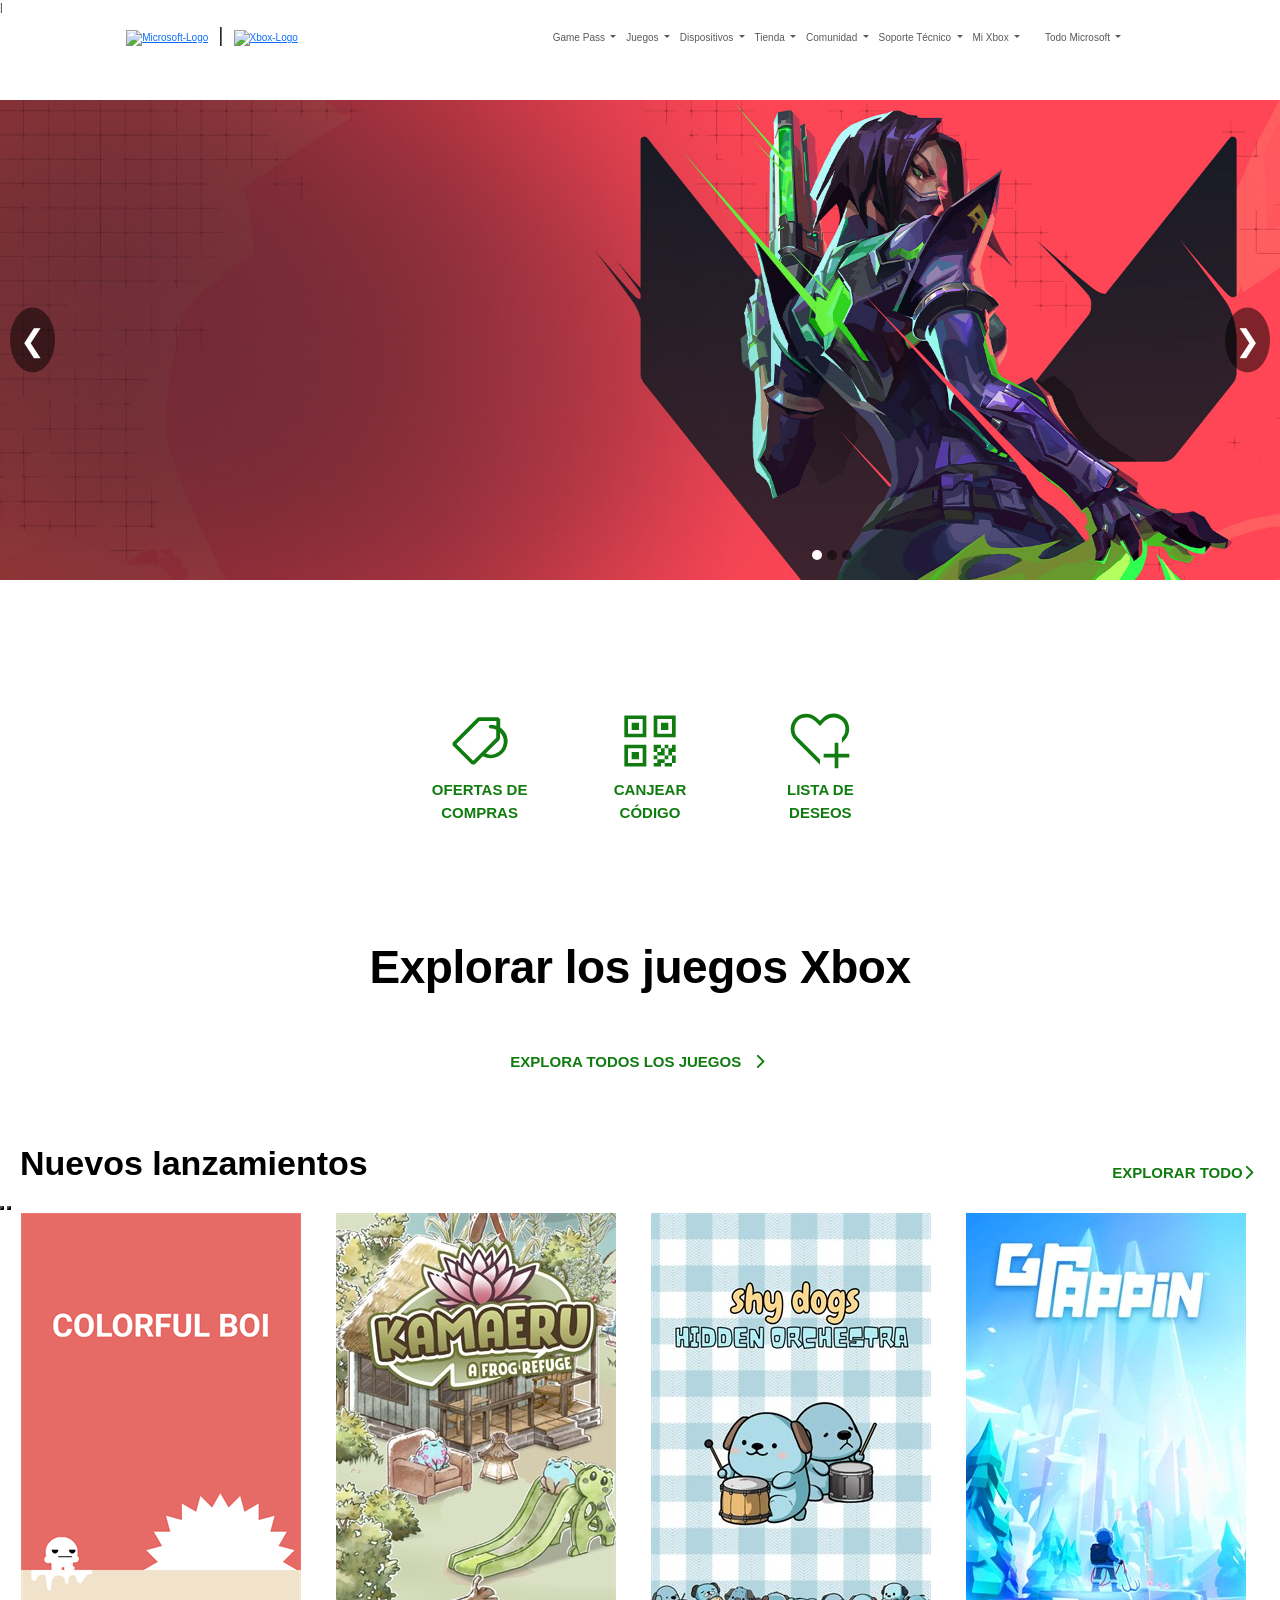
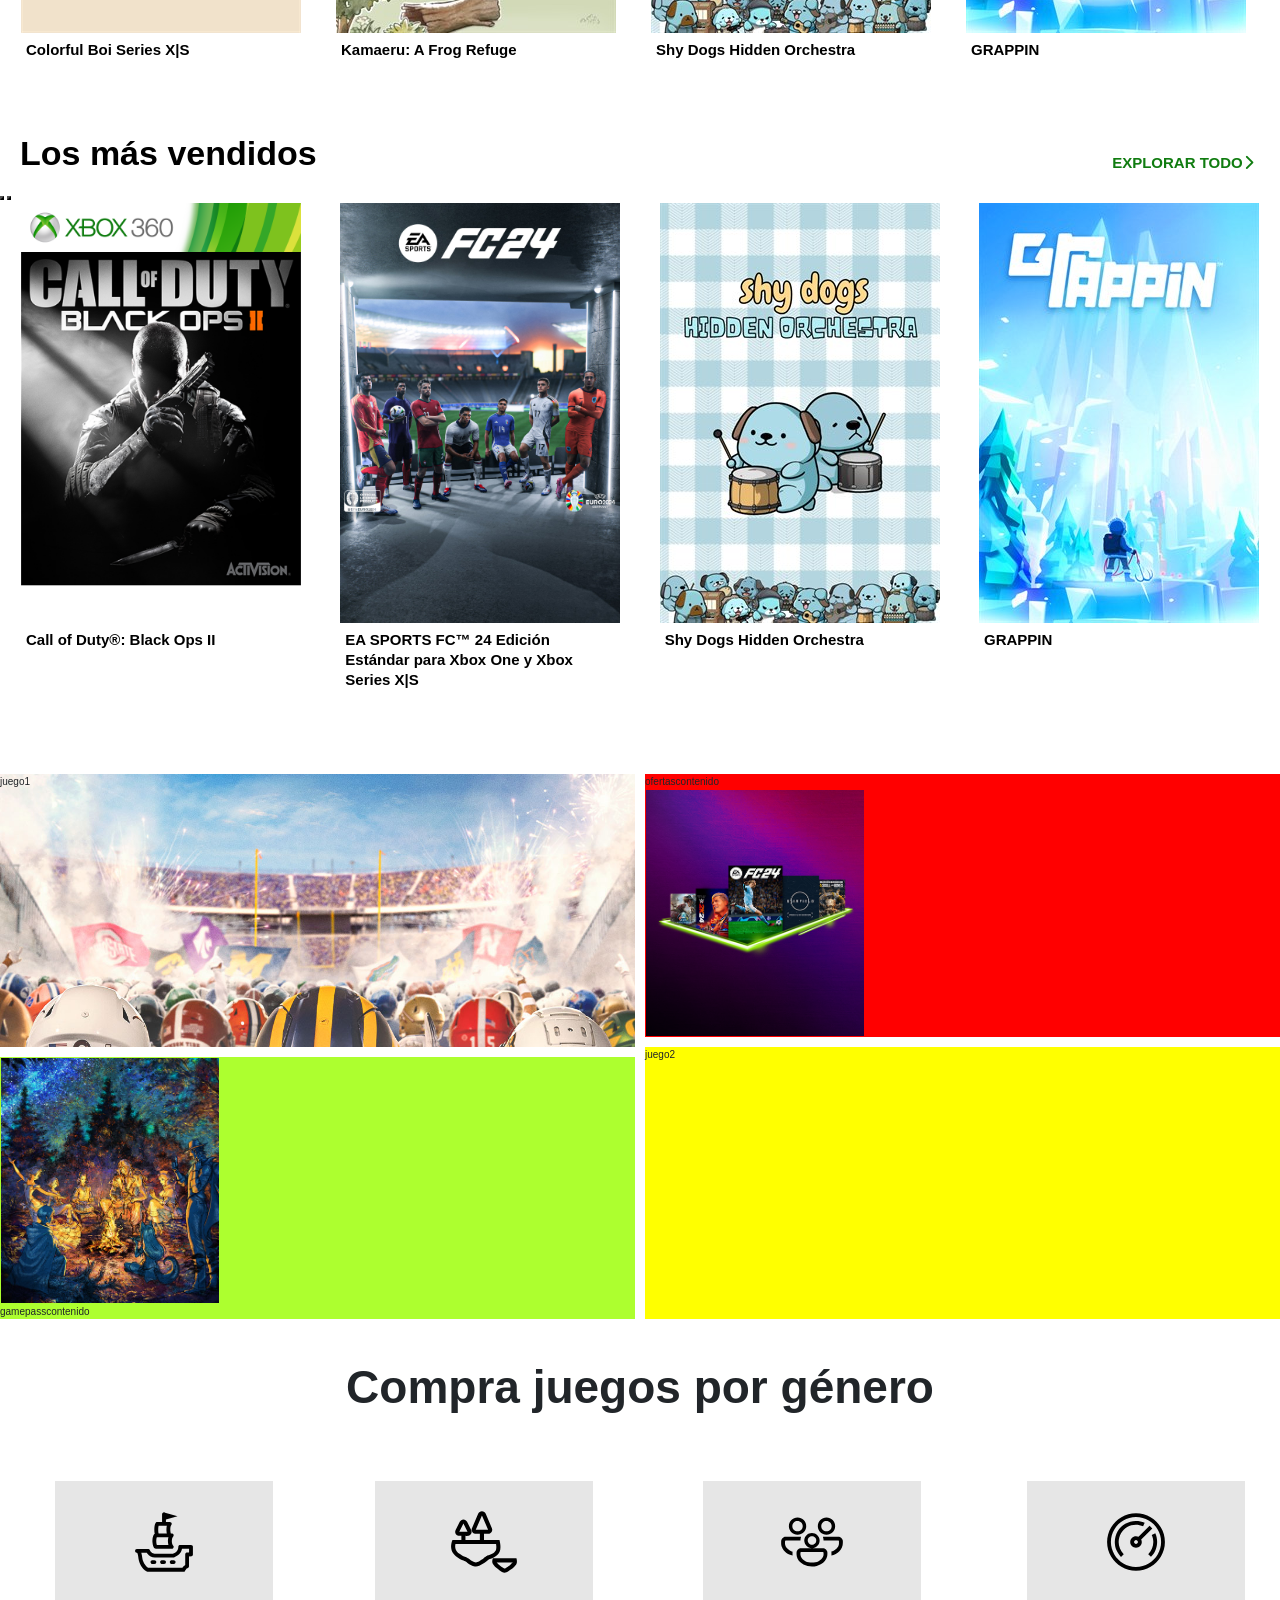
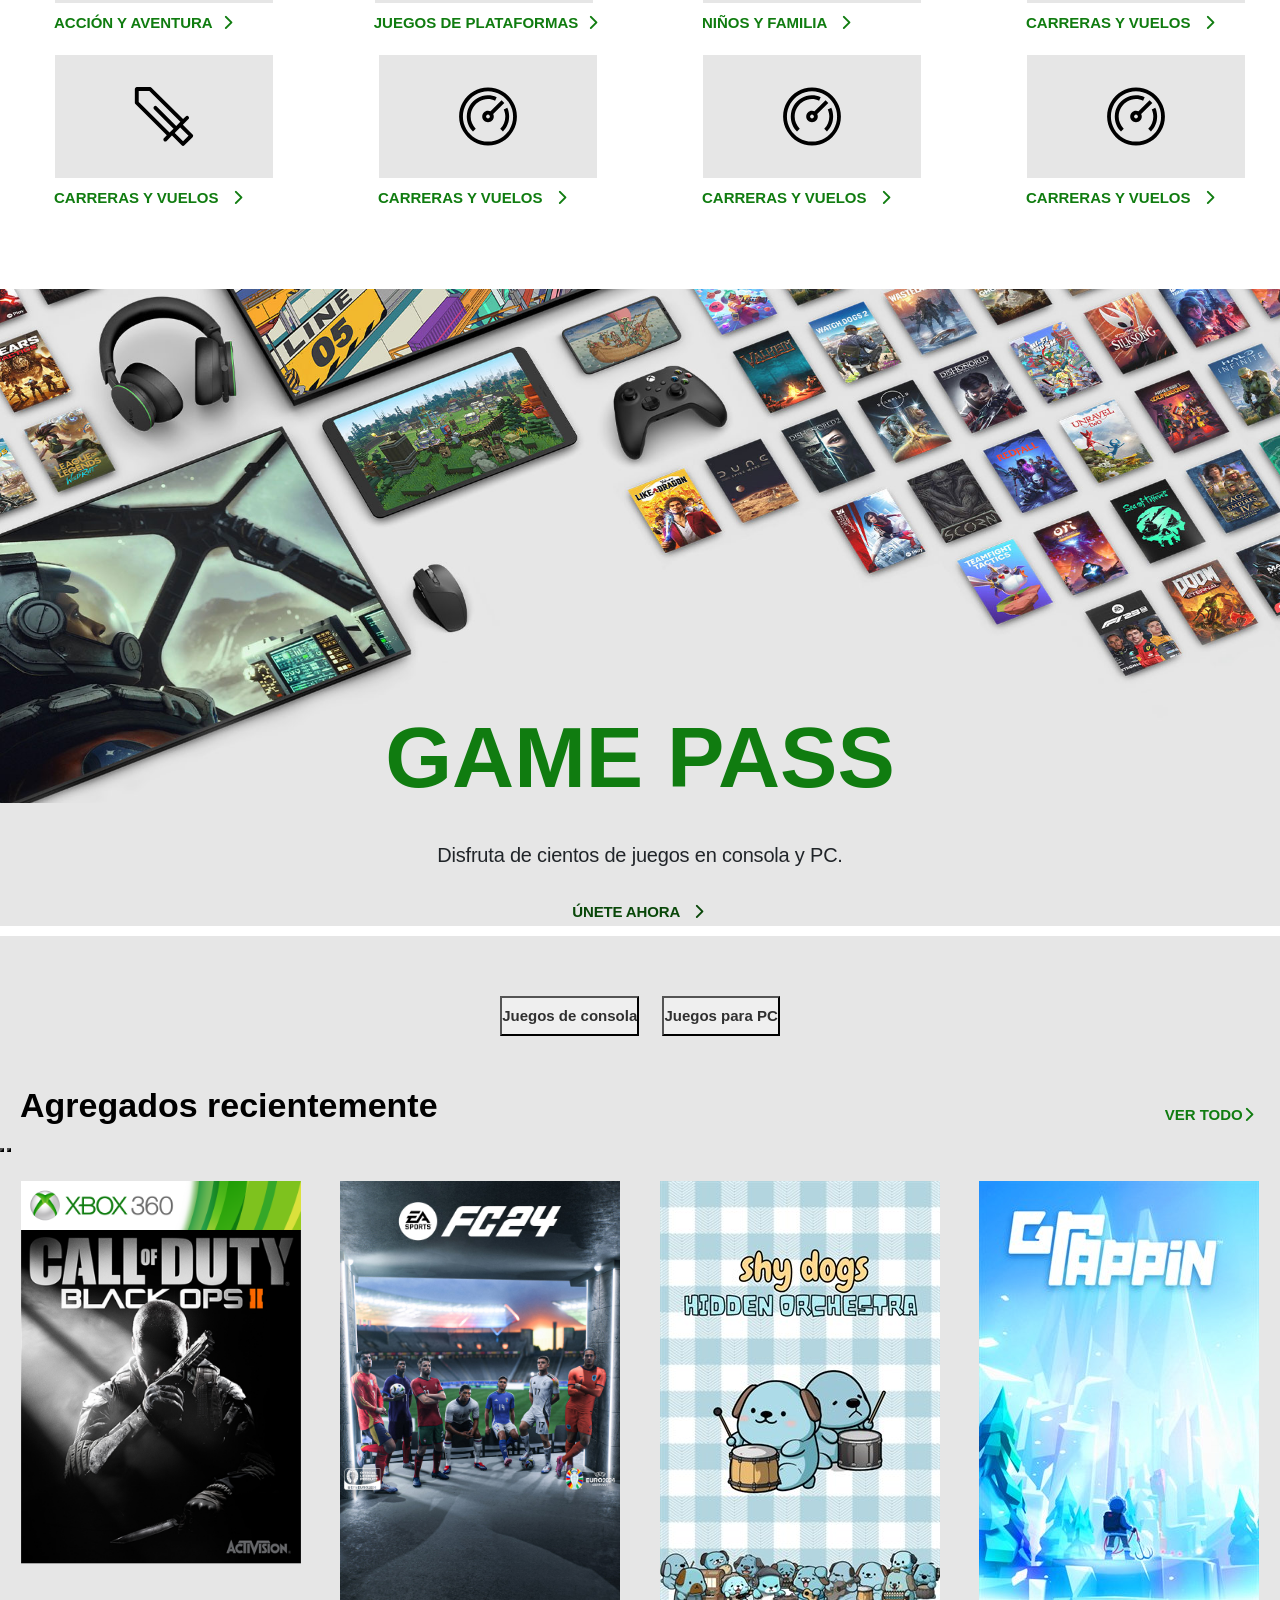
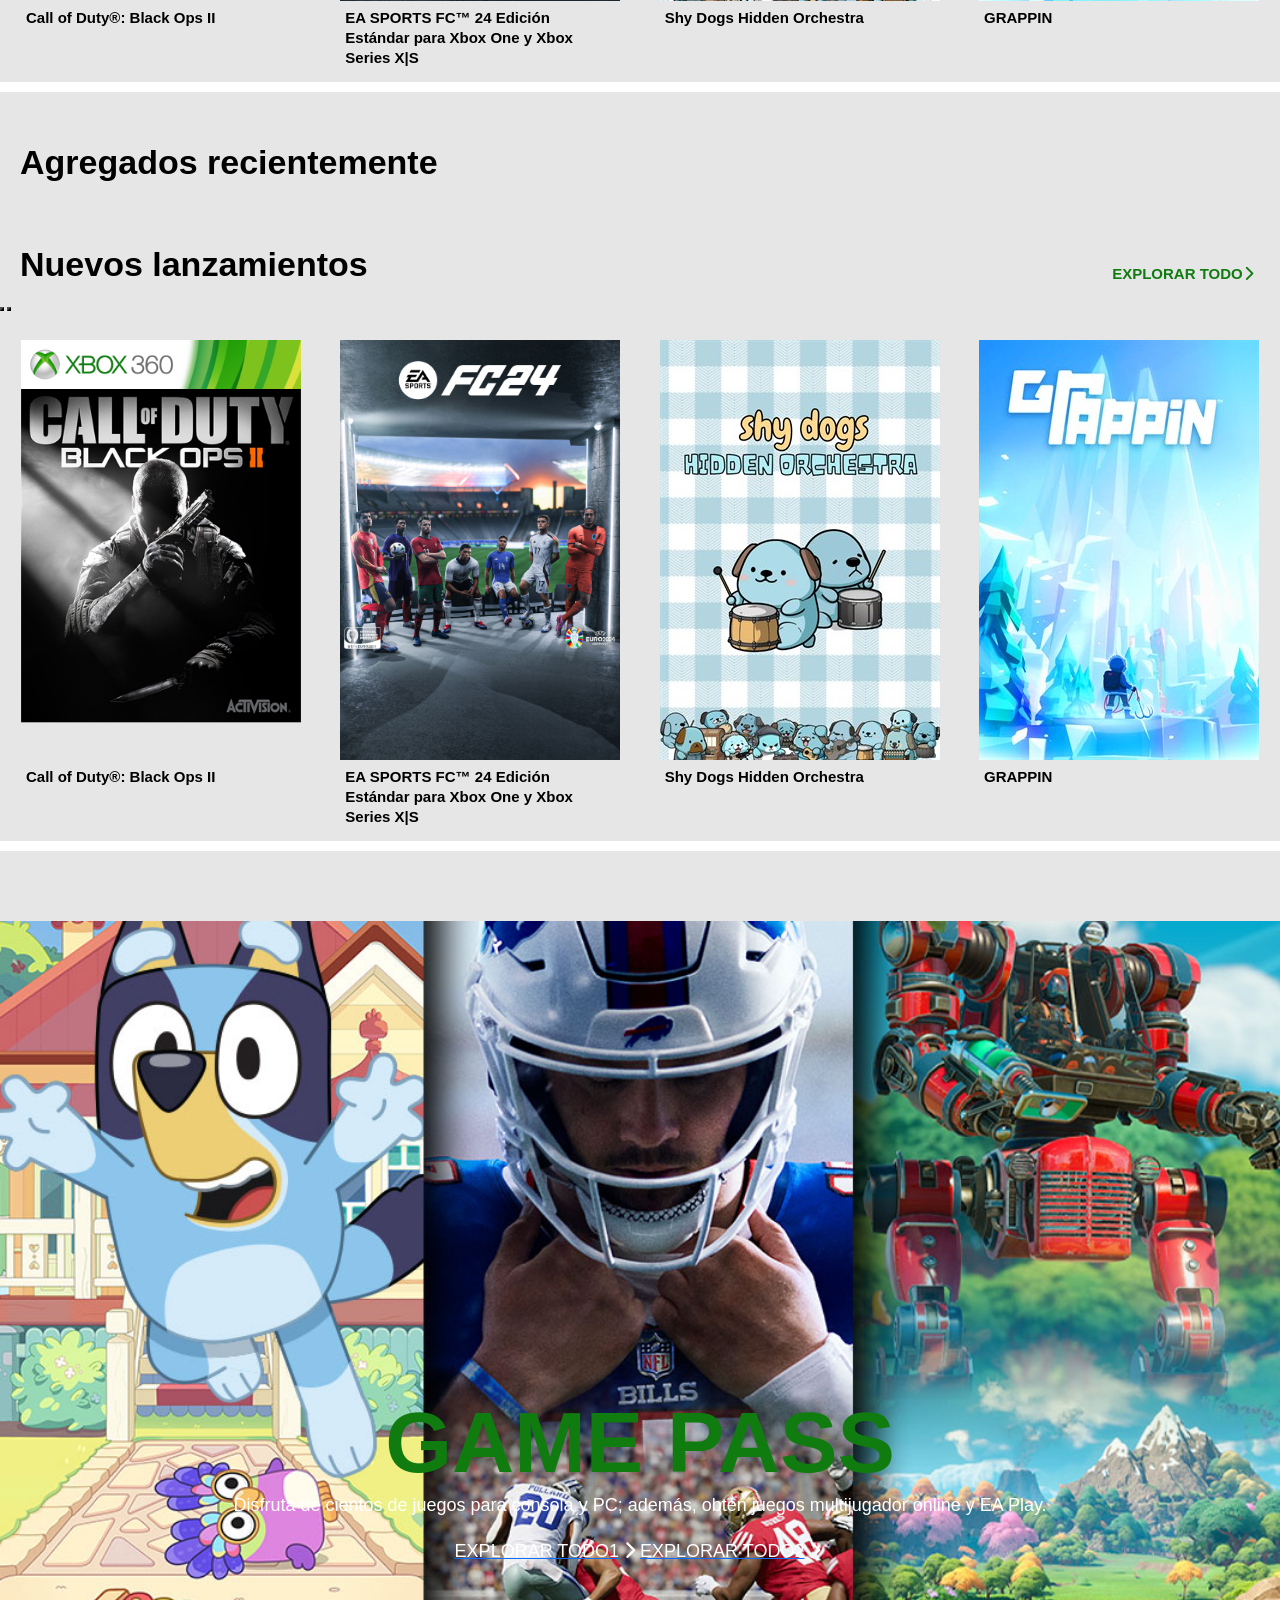
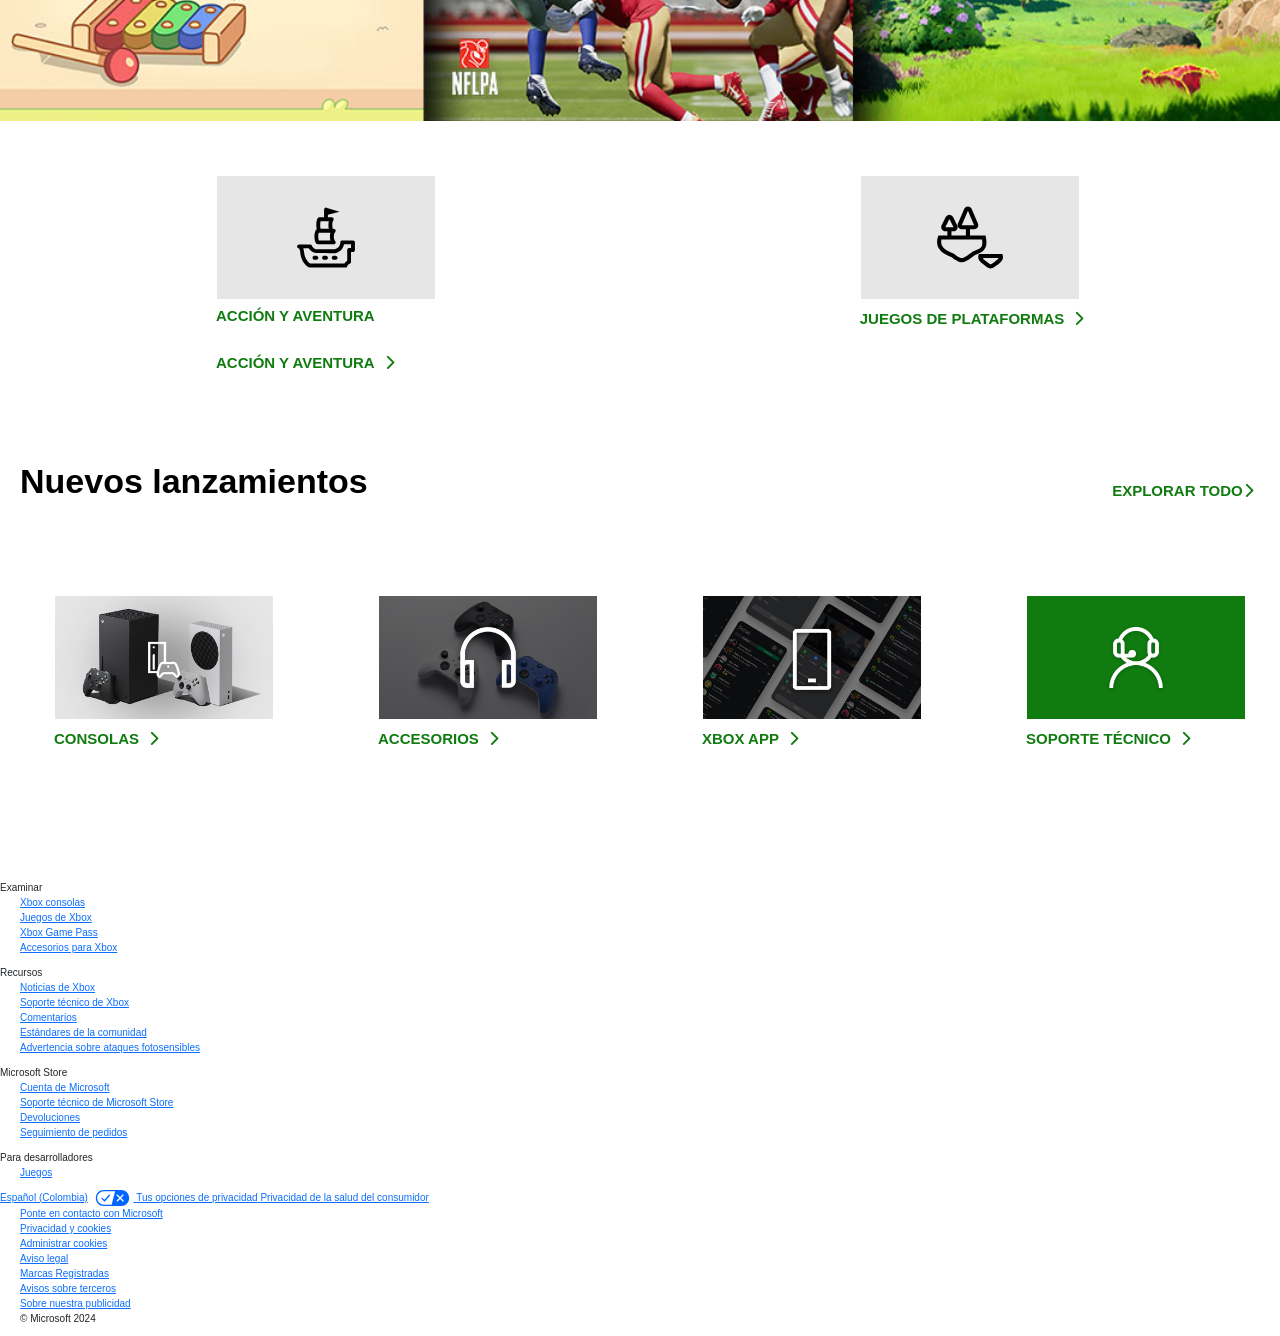
==== index.html @ f7ef9a06 "new task" ====
<!DOCTYPE html>
<html lang="en">

<head>
    <meta charset="UTF-8">
    <meta name="viewport" content="width=device-width, initial-scale=1.0">
    <title>Juegos Xbox.com</title>
    <link rel="stylesheet" href="style.css">
    <link href="https://db.onlinewebfonts.com/c/ba047a29b78bffd9a985b2e86b289fe8?family=MWF+MDL2+Assets"
        rel="stylesheet">
    <link rel="stylesheet" href="https://cdnjs.cloudflare.com/ajax/libs/font-awesome/6.5.2/css/all.min.css"
        integrity="sha512-SnH5WK+bZxgPHs44uWIX+LLJAJ9/2PkPKZ5QiAj6Ta86w+fsb2TkcmfRyVX3pBnMFcV7oQPJkl9QevSCWr3W6A=="
        crossorigin="anonymous" referrerpolicy="no-referrer" />

    <link href="https://cdn.jsdelivr.net/npm/bootstrap@5.3.3/dist/css/bootstrap.min.css" rel="stylesheet"
        integrity="sha384-QWTKZyjpPEjISv5WaRU9OFeRpok6YctnYmDr5pNlyT2bRjXh0JMhjY6hW+ALEwIH" crossorigin="anonymous">
    <script src="https://cdn.jsdelivr.net/npm/bootstrap@5.3.3/dist/js/bootstrap.bundle.min.js"
        integrity="sha384-YvpcrYf0tY3lHB60NNkmXc5s9fDVZLESaAA55NDzOxhy9GkcIdslK1eN7N6jIeHz"
        crossorigin="anonymous"></script>


</head>

<body>
    |<header class="p-2">
        <div class="d-flex align-items-center">
            <a href="https://www.microsoft.com/es-co/">
                <img class="img_logo"   
                    src="https://img-prod-cms-rt-microsoft-com.akamaized.net/cms/api/am/imageFileData/RE1Mu3b?ver=5c31"
                    alt="Microsoft-Logo" />
            </a>
            <div class="ms-3 me-3">
                <h2>|</h2>
            </div>
            <a href="https://www.xbox.com/es-CO/?xr=mebarnav">
                <img class="img_logo"
                    src="https://img-prod-cms-rt-microsoft-com.akamaized.net/cms/api/am/imageFileData/RW4ESm?ver=c63e"
                    alt="Xbox-Logo" />
            </a>
        </div>
        <nav class="navbar navbar-expand-lg bg-ligth">
            <div class="container-fluid">
                <button class="navbar-toggler" type="button" data-bs-toggle="collapse" data-bs-target="#navbarScroll"
                    aria-controls="navbarScroll" aria-expanded="false" aria-label="Toggle navigation">
                    <span class="navbar-toggler-icon"></span>
                </button>
                <div class="collapse navbar-collapse" id="navbarScroll">
                    <ul class="navbar-nav me-auto my-2 my-lg-0 navbar-nav-scroll" style="--bs-scroll-height: 100px">
                        <!-- Primer item del menú desplegable -->
                        <li class="nav-item dropdown">
                            <a class="nav-link dropdown-toggle" href="#" role="button" data-bs-toggle="dropdown"
                                aria-expanded="false"> Game Pass </a>
                            <!-- Menú de opciones game pass -->
                            <ul class="dropdown-menu">
                                <li><a class="dropdown-item" href="#">Únete a Game Pass</a></li>
                                <li><a class="dropdown-item" href="#">Explorar juegos</a></li>
                                <li><a class="dropdown-item" href="#">Game Pass Ultimate</a></li>
                                <li><a class="dropdown-item" href="#">PC Game Pass</a></li>
                                <li><a class="dropdown-item" href="#">Game Pass Core</a></li>
                                <li><a class="dropdown-item" href="#">Ofertas con Game Pass</a></li>
                            </ul>
                        </li>
                        <!-- Segundo item del menú desplegable -->
                        <li class="nav-item dropdown">
                            <a class="nav-link dropdown-toggle" href="#" role="button" data-bs-toggle="dropdown"
                                aria-expanded="false"> Juegos </a>
                            <!-- Menú de opciones juegos -->
                            <ul class="dropdown-menu">
                                <li><a class="dropdown-item" href="#">Página principal</a></li>
                                <li><a class="dropdown-item" href="#">Explorar todos los juegos para consola</a></li>
                                <li><a class="dropdown-item" href="#">Explorar todos los juegos de PC</a></li>
                                <li><a class="dropdown-item" href="#">Juegos gratuitos</a></li>
                                <li><a class="dropdown-item" href="#">Juegos optimizados</a></li>
                                <li><a class="dropdown-item" href="#">Juegos con compatibilidad con versiones
                                        anteriores</a></li>
                                <li><a class="dropdown-item" href="#">Ofertas y Especiales</a></li>
                                <li><a class="dropdown-item" href="#">Canjear código</a></li>
                            </ul>
                        </li>
                        <!-- Tercer item del menú desplegable -->
                        <li class="nav-item dropdown">
                            <a class="nav-link dropdown-toggle" href="#" role="button" data-bs-toggle="dropdown"
                                aria-expanded="false"> Dispositivos </a>
                            <!-- Menú de opciones Dispositivos -->
                            <ul class="dropdown-menu">
                                <li><a class="dropdown-item" href="#">Consolas</a></li>
                                <li><a class="dropdown-item" href="#">Accesorios</a></li>
                            </ul>
                        </li>
                        <!-- Cuarto item del menú desplegable -->
                        <li class="nav-item dropdown">
                            <a class="nav-link dropdown-toggle" href="#" role="button" data-bs-toggle="dropdown"
                                aria-expanded="false"> Tienda </a>
                            <!-- Menú de opciones Tienda -->
                            <ul class="dropdown-menu">
                                <li><a class="dropdown-item" href="#">Consolas</a></li>
                                <li><a class="dropdown-item" href="#">Accesorios</a></li>
                            </ul>
                        </li>
                        <!-- Quinto item del menú desplegable -->
                        <li class="nav-item dropdown">
                            <a class="nav-link dropdown-toggle" href="#" role="button" data-bs-toggle="dropdown"
                                aria-expanded="false"> Comunidad </a>
                            <!-- Menú de opciones Comunidad -->
                            <ul class="dropdown-menu">
                                <li><a class="dropdown-item" href="#">Comunidad</a></li>
                                <li><a class="dropdown-item" href="#">Para todas las edad</a></li>
                                <li><a class="dropdown-item" href="#">Apps y entretenimiento</a></li>
                            </ul>
                        </li>
                        <!-- Sexto item del menú desplegable -->
                        <li class="nav-item dropdown">
                            <a class="nav-link dropdown-toggle" href="#" role="button" data-bs-toggle="dropdown"
                                aria-expanded="false"> Soporte Técnico </a>
                            <!-- Menú de opciones Soporte técnico -->
                            <ul class="dropdown-menu">
                                <li><a class="dropdown-item" href="#">Inicio soporte técnico</a></li>
                                <li><a class="dropdown-item" href="#">Estado Xbox</a></li>
                                <li><a class="dropdown-item" href="#">Temas de ayuda</a></li>
                                <li><a class="dropdown-item" href="#">Juegos accesibles</a></li>
                                <li><a class="dropdown-item" href="#">Actualizaciones de sistema Xbox</a></li>
                            </ul>
                        </li>
                        <!-- Septimo item del menú desplegable -->
                        <li class="nav-item dropdown">
                            <a class="nav-link dropdown-toggle" href="#" role="button" data-bs-toggle="dropdown"
                                aria-expanded="false"> Mi Xbox </a>
                            <!-- Menú de opciones Mi Xbox -->
                            <ul class="dropdown-menu">
                                <li><a class="dropdown-item" href="#">Inicio</a></li>
                                <li><a class="dropdown-item" href="#">Perfil</a></li>
                                <li><a class="dropdown-item" href="#">Lista de deseos</a></li>
                            </ul>
                        </li>
                    </ul>
                </div>
            </div>
            <!-- Todo Xbox -->
            <div class="container-fluid d-flex">
                <button class="navbar-toggler" type="button" data-bs-toggle="collapse" data-bs-target="#navbarScroll"
                    aria-controls="navbarScroll" aria-expanded="false" aria-label="Toggle navigation">
                    <span class="navbar-toggler-icon"></span>
                </button>
                <div class="collapse navbar-collapse" id="navbarScroll">
                    <ul class="navbar-nav me-auto my-2 my-lg-0 navbar-nav-scroll" style="--bs-scroll-height: 100px">
                        <li class="nav-item dropdown">
                            <a class="nav-link dropdown-toggle" href="#" role="button" data-bs-toggle="dropdown"
                                aria-expanded="false"> Todo Microsoft </a>
                            <ul class="dropdown-menu">
                                <li><a class="dropdown-item" href="#">Software</a></li>
                                <li><a class="dropdown-item" href="#">Hardware</a></li>
                                <li>
                                    <hr class="dropdown-divider" />
                                </li>
                                <li><a class="dropdown-item" href="#">Proximamente...</a></li>
                            </ul>
                        </li>
                    </ul>
                </div>
                <a href="#">
                    <i class="bi bi-search"></i>
                </a>
                <a href="#">
                    <i class="bi bi-cart3"></i>
                </a>
                <div class="containerUserRoundImg">
                    <div class="userRoundImg"></div>
                </div>
            </div>
        </nav>
    </header>

    <!-- header ------------------------------------------------------------------------------------------------>
    <!-- <header>
        <nav class="headernav">
            <div class="headerdiv1">
                <div class="headerdiv1_adentro">
                    <div>
                        <img src="./imagenes/hearher/logo1.png" alt="logo microsoft">
                    </div>
                    <div>
                        <img src="./imagenes/hearher/logo2.png" alt="">
                    </div>
                </div>
                <div>
                    <button>
                        <p>Game Pass<i class="fa-solid fa-chevron-down"></i></p>
                    </button>
                </div>
                <div>
                    <button>
                        <p>Juegos<i class="fa-solid fa-chevron-down"></i></p>
                    </button>
                </div>
                <div>
                    <button>
                        <p>Más <i class="fa-solid fa-chevron-down"></i></p>
                    </button>
                </div>
            </div>
            <div class="headerdiv2">
                <div>
                    <button>
                        <p>Todo Microsoft <i class="fa-solid fa-chevron-down"></i></p>
                    </button>
                </div>
                <div>
                    <button>
                        <p>Buscar <i class="fa-solid fa-magnifying-glass"></i></p>
                    </button>
                </div>
                <p>Carro <i class="fa-solid fa-cart-shopping"></i></p>
                <div>
                    <img src="./imagenes/hearher/logo5.svg" alt="">
                </div>
            </div>
            <nav>

    </header> -->

    <!-- sesion1 ------------------------------------------------------------------------------------------------>
    <section class="carousel-section">
        <div class="carousel">
            <div class="carousel-inner">
                <div class="carousel-item active">
                    <img src="./imagenes/sesion1/imagen1.jpg" alt="Image 1">
                </div>
                <div class="carousel-item">
                    <img src="./imagenes/sesion1/imagen2.jpg" alt="Image 2">
                </div>
                <div class="carousel-item">
                    <img src="./imagenes/sesion1/imagen3.jpg" alt="Image 3">
                </div>
            </div>
            <button class="carousel-control prev" onclick="prevSlide()">&#10094;</button>
            <button class="carousel-control next" onclick="nextSlide()">&#10095;</button>
            <div class="carousel-indicators">
                <span class="indicator active" onclick="goToSlide(0)"></span>
                <span class="indicator" onclick="goToSlide(1)"></span>
                <span class="indicator" onclick="goToSlide(2)"></span>
            </div>
        </div>
    </section>
    
    <!-- <section id="imagendefondo_titulo1">
        <div class="heading1">
            <div>
                <img src="./imagenes/sesion1/imagen 1.jpg" alt="Valrant">
            </div>
            <div>
                <h2>VALORANT</h2>
            </div>
        </div>
    </section> -->
    <!-- sesion2 ------------------------------------------------------------------------------------------------>
    <section id="iconos_sesion2">
        <div class=".expacio_sesion2"></div>
        <div class="iconos">
            <ul class="iconos">
                <li>
                    <a href="#">
                        <img src="./imagenes/sesion2/Icono que representa una etiqueta de compra.svg"
                            alt="Icono que representa una etiqueta de compra">
                        <p>OFERTAS DE <br>COMPRAS</p>
                    </a>
                </li>
                <li>

                    <a href="#">
                        <img src="./imagenes/sesion2/Icono que representa un código QR.svg"
                            alt="Icono que representa un código QR">
                        <p>CANJEAR <br>CÓDIGO</p>
                    </a>
                </li>
                <li>
                    <a href="#">
                        <img src="./imagenes/sesion2/Icono que representa un corazón con un símbolo más.svg"
                            alt="Icono que representa un corazón con un símbolo más">
                        <p class="parafo_navegacion">LISTA DE DESEOS </p>
                    </a>
                </li>
            </ul>
        </div>
    </section>

    <!-- sesion3 ------------------------------------------------------------------------------------------------>
    <section id="titulos_session3">
        <div class="heading-2">
            <div>
                <h2>Explorar los juegos Xbox</h2>
            </div>
            <div>
                <a href="#">
                    <p>EXPLORA TODOS LOS JUEGOS <i class="fa-solid fa-chevron-right lol"></i> </p>
                </a>
            </div>
        </div>
    </section>

    <!-- sesion4 ------------------------------------------------------------------------------------------------>
    <section id="titulos_session4">
        <div class="heading-4">
            <div class="expacio_sesion4">
            </div>
            <div>
                <div>
                    <h3>Nuevos lanzamientos</h3>
                </div>
                <div>
                    <a href="#">
                        <p>EXPLORAR TODO<i class="fa-solid fa-chevron-right lol"></i> </p>
                    </a>
                </div>
            </div>
        </div>
    </section>

    <!-- sesion5 ------------------------------------------------------------------------------------------------>
    <section id="iconos_sesion5">
        <div>
            <button>

            </button>
            <button>

            </button>
            <div class="iconos5">
                <ul class="iconos5">
                    <li>
                        <a href="#">
                            <img src="./imagenes/sesion4/Colorful Boi Series XS boxshot.png"
                                alt="Colorful Boi Series XS boxshot">
                            <h4>Colorful Boi Series X|S</h4>
                        </a>
                    </li>
                    <li>
                        <a href="#">
                            <img src="./imagenes/sesion4/Kamaeru A Frog Refuge boxshot.jfif"
                                alt="Kamaeru A Frog Refuge boxshot">
                            <h4>Kamaeru: A Frog Refuge</h4>
                        </a>
                    </li>
                    <li>
                        <a href="#">
                            <img src="./imagenes/sesion4/Shy Dogs Hidden Orchestra boxshot.jfif"
                                alt="Shy Dogs Hidden Orchestra boxshot">
                            <h4>Shy Dogs Hidden Orchestra</h4>
                        </a>
                    </li>
                    <li>
                        <a href="#">
                            <img src="./imagenes/sesion4/GRAPPIN boxshot.jfif" alt="GRAPPIN boxshot">
                            <h4>GRAPPIN</h4>
                        </a>
                    </li>
                </ul>
            </div>
        </div>
    </section>

    <!-- sesion6 ------------------------------------------------------------------------------------------------>
    <section id="titulos_session6">
        <div class="heading-6">
            <div class="expacio_sesion6">
            </div>
            <div>
                <div>
                    <h3>Los más vendidos</h3>
                </div>
                <div>
                    <a href="#">
                        <p>EXPLORAR TODO<i class="fa-solid fa-chevron-right lol"></i> </p>
                    </a>
                </div>
            </div>
        </div>
    </section>

    <!-- sesion7 ------------------------------------------------------------------------------------------------>
    <section id="iconos_sesion7">
        <div>
            <button>

            </button>
            <button>

            </button>
            <div class="iconos7">
                <ul class="iconos7">
                    <li>
                        <a href="#">
                            <img src="./imagenes/sesion5/Call of Duty Black Ops II boxshot.9f5a56f8-8520-4a1e-aa4e-ab5b607e5fb1"
                                alt="Call of Duty Black Ops II boxshot">
                            <h4>Call of Duty®: Black Ops II</h4>
                        </a>
                    </li>
                    <li>
                        <a href="#">
                            <img src="./imagenes/sesion5/EA SPORTS FC 24 Edición Estándar para Xbox One y Xbox Series XS boxshot.744a2b10-c433-4d14-8e7f-c3cf51ca05cb"
                                alt="EA SPORTS FC 24 Edición Estándar para Xbox One y Xbox Series XS boxshot">
                            <h4>EA SPORTS FC™ 24 Edición <br> Estándar para Xbox One y Xbox <br> Series X|S</h4>
                        </a>
                    </li>
                    <li>
                        <a href="#">
                            <img src="./imagenes/sesion4/Shy Dogs Hidden Orchestra boxshot.jfif"
                                alt="Shy Dogs Hidden Orchestra boxshot">
                            <h4>Shy Dogs Hidden Orchestra</h4>
                        </a>
                    </li>
                    <li>
                        <a href="#">
                            <img src="./imagenes/sesion4/GRAPPIN boxshot.jfif" alt="GRAPPIN boxshot">
                            <h4>GRAPPIN</h4>
                        </a>
                    </li>
                </ul>
            </div>
        </div>
    </section>

    <!-- sesion8 ------------------------------------------------------------------------------------------------>
    <section id="iconos_sesion8">
        <div class="expacio_sesion8"></div>
        <div class="iconos8">


            <div class="juego1">
                juego1
                <!-- <a href="#">
                    <img src="./imagenes/sesion7/Icono que representa un velocímetro.svg"
                        alt="Icono que representa un velocímetro">
                    <p class="parafo_navegacion">CARRERAS Y VUELOS <i class="fa-solid fa-chevron-right lol"></i></p>
                </a> -->
            </div>
            <div class="ofertas">
                <div class="ofertascontenido">
                    ofertascontenido
                </div>
                <div class="ofertasimg">
                    <img src="./imagenes/sesion6/Carátula de juegos que forman parte de Deals Unlocked, que incluye Ark Survival Ascended, WWE 2K24, EA Sports FC24, Starfield y Skull & Bones.png"
                        alt="">
                </div>

                <!-- <a href="#">
                    <img src="./imagenes/sesion7/Icono que representa un velocímetro.svg"
                        alt="Icono que representa un velocímetro">
                    <p class="parafo_navegacion">CARRERAS Y VUELOS <i class="fa-solid fa-chevron-right lol"></i></p>
                </a> -->
            </div>
            <div class="gamepass">
                <div class="gamepassimg">
                    <img src="./imagenes/sesion6/Un dibujo que representa a un grupo de viajeros reunidos alrededor de una fogata en el bosque.jpg"
                        alt="">
                </div>
                <div class="gamepasscontenido">
                    gamepasscontenido
                </div>
                <!-- <a href="#">
                    <img src="./imagenes/sesion7/Icono que representa un velocímetro.svg"
                        alt="Icono que representa un velocímetro">
                    <p class="parafo_navegacion">CARRERAS Y VUELOS <i class="fa-solid fa-chevron-right lol"></i></p>
                </a> -->
            </div>
            <div class="juego2">
                juego2
                <!-- <a href="#">
                    <img src="./imagenes/sesion7/Icono que representa un velocímetro.svg"
                        alt="Icono que representa un velocímetro">
                    <p class="parafo_navegacion">CARRERAS Y VUELOS <i class="fa-solid fa-chevron-right lol"></i></p>
                </a> -->
            </div>
        </div>
    </section>

    <!-- sesion9 ------------------------------------------------------------------------------------------------>
    <section id="titulos_session9">
        <div class="heading-9">
            <div class="expacio_sesion9">
            </div>
            <div>
                <div>
                    <h2>Compra juegos por género</h2>
                </div>
            </div>
        </div>
    </section>

    <!-- sesion10 ------------------------------------------------------------------------------------------------>
    <section id="iconos_sesion10">
        <div class="iconos10">
            <div class="expacio_sesion10">
            </div>
            <ul>
                <li>
                    <a href="#">
                        <img src="./imagenes/sesion7/Icono que representa un barco pirata.svg"
                            alt="Icono que representa un barco pirata">
                        <p>ACCIÓN Y AVENTURA<i class="fa-solid fa-chevron-right lol"></i></p>
                    </a>
                </li>
                <li>

                    <a href="#">
                        <img src="./imagenes/sesion7/Dos árboles en una isla junto a un icono de una isla más pequeña..svg"
                            alt="Dos árboles en una isla junto a un icono de una isla más pequeña">
                        <p>JUEGOS DE PLATAFORMAS<i class="fa-solid fa-chevron-right lol"></i></p>
                    </a>
                </li>
                <li>
                    <a href="#">
                        <img src="./imagenes/sesion7/Icono que representa una familia.svg"
                            alt="Icono que representa una familia">
                        <p class="parafo_navegacion">NIÑOS Y FAMILIA <i class="fa-solid fa-chevron-right lol"></i> </p>
                    </a>
                </li>
                <li>
                    <a href="#">
                        <img src="./imagenes/sesion7/Icono que representa un velocímetro.svg"
                            alt="Icono que representa un velocímetro">
                        <p class="parafo_navegacion">CARRERAS Y VUELOS <i class="fa-solid fa-chevron-right lol"></i></p>
                    </a>
                </li>
                <li>
                    <a href="#">
                        <img src="./imagenes/sesion7/Icono que representa una espada.svg"
                            alt="Icono que representa un velocímetro">
                        <p class="parafo_navegacion">CARRERAS Y VUELOS <i class="fa-solid fa-chevron-right lol"></i></p>
                    </a>
                </li>
                <li>
                    <a href="#">
                        <img src="./imagenes/sesion7/Icono que representa un velocímetro.svg"
                            alt="Icono que representa un velocímetro">
                        <p class="parafo_navegacion">CARRERAS Y VUELOS <i class="fa-solid fa-chevron-right lol"></i></p>
                    </a>
                </li>
                <li>
                    <a href="#">
                        <img src="./imagenes/sesion7/Icono que representa un velocímetro.svg"
                            alt="Icono que representa un velocímetro">
                        <p class="parafo_navegacion">CARRERAS Y VUELOS <i class="fa-solid fa-chevron-right lol"></i></p>
                    </a>
                </li>
                <li>
                    <a href="#">
                        <img src="./imagenes/sesion7/Icono que representa un velocímetro.svg"
                            alt="Icono que representa un velocímetro">
                        <p class="parafo_navegacion">CARRERAS Y VUELOS <i class="fa-solid fa-chevron-right lol"></i></p>
                    </a>
                </li>
            </ul>
        </div>
    </section>

    <!-- sesion11 ------------------------------------------------------------------------------------------------>
    <section id="imagendefondo_titulo">
        <div class="heading10">
            <div>
                <img src="./imagenes/sesion8/PLACEHOLDER.jpg" alt="PLACEHOLDER">
            </div>
            <div>
                <h2>GAME PASS</h2>
            </div>
        </div>
    </section>

    <!-- sesion12 ------------------------------------------------------------------------------------------------>
    <section id="titulos_session12">
        <div class="heading-12">
            <div class="expacio_sesion12"></div>
            <div>
                <p>Disfruta de cientos de juegos en consola y PC.</p>
            </div>
            <div>
                <a href="#">
                    <p>ÚNETE AHORA <i class="fa-solid fa-chevron-right lol"></i> </p>
                </a>
            </div>
        </div>
    </section>

    <!-- sesion13 ------------------------------------------------------------------------------------------------>
    <section id="butones_session13">
        <div class="butones13 ">
            <div class="butones13a_separador">
                <button>Juegos de consola</button>
            </div>
            <div>
                <button>Juegos para PC</button>
            </div>
        </div>
    </section>

    <!-- sesion14 ------------------------------------------------------------------------------------------------>
    <section id="titulos_session14">
        <div class="heading-14">
            <div class="expacio_sesion14">
            </div>
            <div>
                <div>
                    <h3>Agregados recientemente</h3>
                </div>
                <div>
                    <a href="#">
                        <p>VER TODO<i class="fa-solid fa-chevron-right lol"></i> </p>
                    </a>
                </div>
            </div>
        </div>
    </section>

    <!-- sesion15 ------------------------------------------------------------------------------------------------>
    <section id="iconos_sesion15">
        <div>
            <button>

            </button>
            <button>

            </button>
            <div class="iconos15">
                <ul class="iconos15">
                    <li>
                        <a href="#">
                            <img src="./imagenes/sesion5/Call of Duty Black Ops II boxshot.9f5a56f8-8520-4a1e-aa4e-ab5b607e5fb1"
                                alt="Call of Duty Black Ops II boxshot">
                            <h4>Call of Duty®: Black Ops II</h4>
                        </a>
                    </li>
                    <li>
                        <a href="#">
                            <img src="./imagenes/sesion5/EA SPORTS FC 24 Edición Estándar para Xbox One y Xbox Series XS boxshot.744a2b10-c433-4d14-8e7f-c3cf51ca05cb"
                                alt="EA SPORTS FC 24 Edición Estándar para Xbox One y Xbox Series XS boxshot">
                            <h4>EA SPORTS FC™ 24 Edición <br> Estándar para Xbox One y Xbox <br> Series X|S</h4>
                        </a>
                    </li>
                    <li>
                        <a href="#">
                            <img src="./imagenes/sesion4/Shy Dogs Hidden Orchestra boxshot.jfif"
                                alt="Shy Dogs Hidden Orchestra boxshot">
                            <h4>Shy Dogs Hidden Orchestra</h4>
                        </a>
                    </li>
                    <li>
                        <a href="#">
                            <img src="./imagenes/sesion4/GRAPPIN boxshot.jfif" alt="GRAPPIN boxshot">
                            <h4>GRAPPIN</h4>
                        </a>
                    </li>
                </ul>
            </div>
        </div>
    </section>

    <!-- sesion16 ------------------------------------------------------------------------------------------------>
    <section id="titulos_session16">
        <div class="heading-16">
            <div class="expacio_sesion16">
            </div>
            <div>
                <div>
                    <h3>Agregados recientemente</h3>
                </div>
            </div>
        </div>
    </section>

    <!-- sesion17 ------------------------------------------------------------------------------------------------>
    <section id="titulos_session17">
        <div class="heading-17">
            <div class="expacio_sesion17">
            </div>
            <div>
                <div>
                    <h3>Nuevos lanzamientos</h3>
                </div>
                <div>
                    <a href="#">
                        <p>EXPLORAR TODO<i class="fa-solid fa-chevron-right lol"></i> </p>
                    </a>
                </div>
            </div>
        </div>
    </section>

    <!-- sesion18 ------------------------------------------------------------------------------------------------>
    <section id="iconos_sesion18">
        <div>
            <button>

            </button>
            <button>

            </button>
            <div class="iconos18">
                <ul class="iconos18">
                    <li>
                        <a href="#">
                            <img src="./imagenes/sesion5/Call of Duty Black Ops II boxshot.9f5a56f8-8520-4a1e-aa4e-ab5b607e5fb1"
                                alt="Call of Duty Black Ops II boxshot">
                            <h4>Call of Duty®: Black Ops II</h4>
                        </a>
                    </li>
                    <li>
                        <a href="#">
                            <img src="./imagenes/sesion5/EA SPORTS FC 24 Edición Estándar para Xbox One y Xbox Series XS boxshot.744a2b10-c433-4d14-8e7f-c3cf51ca05cb"
                                alt="EA SPORTS FC 24 Edición Estándar para Xbox One y Xbox Series XS boxshot">
                            <h4>EA SPORTS FC™ 24 Edición <br> Estándar para Xbox One y Xbox <br> Series X|S</h4>
                        </a>
                    </li>
                    <li>
                        <a href="#">
                            <img src="./imagenes/sesion4/Shy Dogs Hidden Orchestra boxshot.jfif"
                                alt="Shy Dogs Hidden Orchestra boxshot">
                            <h4>Shy Dogs Hidden Orchestra</h4>
                        </a>
                    </li>
                    <li>
                        <a href="#">
                            <img src="./imagenes/sesion4/GRAPPIN boxshot.jfif" alt="GRAPPIN boxshot">
                            <h4>GRAPPIN</h4>
                        </a>
                    </li>
                </ul>
            </div>
        </div>
    </section>

    <!-- sesion19 ------------------------------------------------------------------------------------------------>
    <section id="imagendefondo_titulo19">
        <div class="heading19">
            <div>
                <img src="./imagenes/rara/04b7f9a2-b6c7-478a-b9f3-c560e75ec566.jpg" alt="PLACEHOLDER">
            </div>
            <div>
                <h2>GAME PASS</h2>
            </div>
            <div>
                <p>Disfruta de cientos de juegos para consola y PC; además, obtén juegos multijugador online y EA Play.
                </p>
            </div>
            <div class="centrar19">
                <div class="margin-left">
                    <a href="#">
                        <p>EXPLORAR TODO1<i class="fa-solid fa-chevron-right lol"></i> </p>
                    </a>
                </div>
                <div>
                    <a href="#">
                        <p>EXPLORAR TODO2<i class="fa-solid fa-chevron-right lol"></i> </p>
                    </a>
                </div>
            </div>
        </div>
    </section>

    <!-- sesion20 ------------------------------------------------------------------------------------------------>
    <section id="iconos_sesion20">
        <div class="iconos20">
            <div class="expacio_sesion20">
            </div>
            <ul>
                <li>
                    <a href="#">
                        <img src="./imagenes/sesion7/Icono que representa un barco pirata.svg"
                            alt="Icono que representa un barco pirata">
                        <p>ACCIÓN Y AVENTURA</i></p>
                        <p>ACCIÓN Y AVENTURA<i class="fa-solid fa-chevron-right lol"></i></p>
                    </a>
                </li>
                <li>

                    <a href="#">
                        <img src="./imagenes/sesion7/Dos árboles en una isla junto a un icono de una isla más pequeña..svg"
                            alt="Dos árboles en una isla junto a un icono de una isla más pequeña">
                        <p>JUEGOS DE PLATAFORMAS<i class="fa-solid fa-chevron-right lol"></i></p>
                    </a>
                </li>
            </ul>
        </div>
    </section>

    <!-- sesion21 ----------------------------------------------------------------------------------------------->
    <section id="titulos_session21">
        <div class="heading-21">
            <div class="expacio_sesion21">
            </div>
            <div>
                <div>
                    <h3>Nuevos lanzamientos</h3>
                </div>
                <div>
                    <a href="#">
                        <p>EXPLORAR TODO<i class="fa-solid fa-chevron-right lol"></i> </p>
                    </a>
                </div>
            </div>
        </div>
    </section>

    <!-- sesion22 ----------------------------------------------------------------------------------------------->
    <section id="iconos_sesion22">
        <div class="iconos22">
            <div class="expacio_sesion22">
            </div>
            <ul>
                <li>
                    <a href="#">
                        <img src="./imagenes/sesion13/Icono de Series X mostrado sobre unas Xbox Series X y Xbox Series S blancas y negras con controles a juego.jpg"
                            alt="Icono que representa un barco pirata">
                        <p>CONSOLAS<i class="fa-solid fa-chevron-right lol"></i></p>
                    </a>
                </li>
                <li>

                    <a href="#">
                        <img src="./imagenes/sesion13/Accesorios, controles Xbox blancos, negros y azules.jpg"
                            alt="Dos árboles en una isla junto a un icono de una isla más pequeña">
                        <p>ACCESORIOS<i class="fa-solid fa-chevron-right lol"></i></p>
                    </a>
                </li>
                <li>
                    <a href="#">
                        <img src="./imagenes/sesion13/Icono de teléfono que se muestra sobre un mosaico de aplicaciones.jpg"
                            alt="Icono que representa una familia">
                        <p class="parafo_navegacion">XBOX APP<i class="fa-solid fa-chevron-right lol"></i> </p>
                    </a>
                </li>
                <li>
                    <a href="#">
                        <img src="./imagenes/sesion13/Icono de soporte sobre un fondo verde de Xbox.jpg"
                            alt="Icono que representa un velocímetro">
                        <p class="parafo_navegacion">SOPORTE TÉCNICO<i class="fa-solid fa-chevron-right lol"></i></p>
                    </a>
                </li>
            </ul>
        </div>
    </section>

    <!-- foother ----------------------------------------------------------------------------------------------->
    <footer>

        <head>
            <meta charset="UTF-8">
            <meta name="viewport" content="width=device-width, initial-scale=1.0">
            <title>Document</title>
            <link rel="stylesheet" href="style.css">
            <link href="https://db.onlinewebfonts.com/c/ba047a29b78bffd9a985b2e86b289fe8?family=MWF+MDL2+Assets"
                rel="stylesheet">
            <link rel="stylesheet" href="https://cdnjs.cloudflare.com/ajax/libs/font-awesome/6.5.2/css/all.min.css"
                integrity="sha512-SnH5WK+bZxgPHs44uWIX+LLJAJ9/2PkPKZ5QiAj6Ta86w+fsb2TkcmfRyVX3pBnMFcV7oQPJkl9QevSCWr3W6A=="
                crossorigin="anonymous" referrerpolicy="no-referrer" />




            <link rel="alternate" href="https://www.xbox.com/pt-BR/games" hreflang="pt-BR">
            <link rel="alternate" href="https://www.xbox.com/es-MX/games" hreflang="es-MX">
            <link rel="alternate" href="https://www.xbox.com/es-ES/games" hreflang="es-ES">
            <link rel="alternate" href="https://www.xbox.com/es-CO/games" hreflang="es-CO">
            <link rel="alternate" href="https://www.xbox.com/es-CL/games" hreflang="es-CL">
            <link rel="alternate" href="https://www.xbox.com/es-AR/games" hreflang="es-AR">
            <link rel="alternate" href="https://www.xbox.com/fr-CA/games" hreflang="fr-CA">
            <link rel="alternate" href="https://www.xbox.com/en-CA/games" hreflang="en-CA">
            <link rel="alternate" href="https://www.xbox.com/tr-TR/games" hreflang="tr-TR">
            <link rel="alternate" href="https://www.xbox.com/sv-SE/games" hreflang="sv-SE">
            <link rel="alternate" href="https://www.xbox.com/sk-SK/games" hreflang="sk-SK">
            <link rel="alternate" href="https://www.xbox.com/ru-RU/games" hreflang="ru-RU">
            <link rel="alternate" href="https://www.xbox.com/pt-PT/games" hreflang="pt-PT">
            <link rel="alternate" href="https://www.xbox.com/pl-PL/games" hreflang="pl-PL">
            <link rel="alternate" href="https://www.xbox.com/nl-NL/games" hreflang="nl-NL">
            <link rel="alternate" href="https://www.xbox.com/nl-BE/games" hreflang="nl-BE">
            <link rel="alternate" href="https://www.xbox.com/nb-NO/games" hreflang="nb-NO">
            <link rel="alternate" href="https://www.xbox.com/it-IT/games" hreflang="it-IT">
            <link rel="alternate" href="https://www.xbox.com/hu-HU/games" hreflang="hu-HU">
            <link rel="alternate" href="https://www.xbox.com/he-IL/games" hreflang="he-IL">
            <link rel="alternate" href="https://www.xbox.com/fr-FR/games" hreflang="fr-FR">
            <link rel="alternate" href="https://www.xbox.com/fr-CH/games" hreflang="fr-CH">
            <link rel="alternate" href="https://www.xbox.com/fr-BE/games" hreflang="fr-BE">
            <link rel="alternate" href="https://www.xbox.com/fi-FI/games" hreflang="fi-FI">
            <link rel="alternate" href="https://www.xbox.com/en-ZA/games" hreflang="en-ZA">
            <link rel="alternate" href="https://www.xbox.com/en-IE/games" hreflang="en-IE">
            <link rel="alternate" href="https://www.xbox.com/en-GB/games" hreflang="en-GB">
            <link rel="alternate" href="https://www.xbox.com/el-GR/games" hreflang="el-GR">
            <link rel="alternate" href="https://www.xbox.com/de-DE/games" hreflang="de-DE">
            <link rel="alternate" href="https://www.xbox.com/de-CH/games" hreflang="de-CH">
            <link rel="alternate" href="https://www.xbox.com/de-AT/games" hreflang="de-AT">
            <link rel="alternate" href="https://www.xbox.com/da-DK/games" hreflang="da-DK">
            <link rel="alternate" href="https://www.xbox.com/cs-CZ/games" hreflang="cs-CZ">
            <link rel="alternate" href="https://www.xbox.com/ar-SA/games" hreflang="ar-SA">
            <link rel="alternate" href="https://www.xbox.com/ar-AE/games" hreflang="ar-AE">
            <link rel="alternate" href="https://www.xbox.com/zh-TW/games" hreflang="zh-TW">
            <link rel="alternate" href="https://www.xbox.com/zh-HK/games" hreflang="zh-HK">
            <link rel="alternate" href="https://www.xbox.com/ko-KR/games" hreflang="ko-KR">
            <link rel="alternate" href="https://www.xbox.com/ja-JP/games" hreflang="ja-JP">
            <link rel="alternate" href="https://www.xbox.com/en-SG/games" hreflang="en-SG">
            <link rel="alternate" href="https://www.xbox.com/en-NZ/games" hreflang="en-NZ">
            <link rel="alternate" href="https://www.xbox.com/en-IN/games" hreflang="en-IN">
            <link rel="alternate" href="https://www.xbox.com/en-HK/games" hreflang="en-HK">
            <link rel="alternate" href="https://www.xbox.com/en-AU/games" hreflang="en-AU">
            <link rel="alternate" href="https://www.xbox.com/en-US/games" hreflang="en-US">
            <meta http-equiv="X-UA-Compatible" content="IE=edge">
            <meta charset="utf-8">
            <meta name="viewport" content="width=device-width, initial-scale=1.0">



            <title>Juegos Xbox | Xbox</title>
            <meta data-react-helmet="true" name="description"
                content="Lleva tus habilidades de juego al siguiente nivel y sumérgete en los videojuegos de Xbox. Descubre todas las formas de disfrutar de juegos nuevos y todos tus títulos favoritos.">
            <meta data-react-helmet="true" name="keywords" content="juegos Xbox, nuevos juegos Xbox">
            <meta data-react-helmet="true" property="og:title" content="Juegos Xbox | Xbox">
            <meta data-react-helmet="true" property="og:type" content="sitio web">
            <meta data-react-helmet="true" property="og:description"
                content="Disfruta de la nueva generación de juegos y entretenimiento con Xbox. Disfruta de juegos Xbox y haz streaming de video en todos tus dispositivos.">
            <meta data-react-helmet="true" property="og:image"
                content="https://assets.xboxservices.com/assets/5c/55/5c554715-fac4-4c09-8006-d8e62d355157.jpg?n=Xbox_Sharing_Xbox-2019-White-on-Green_200x200.jpg">
            <meta data-react-helmet="true" property="og:url" content="https://www.xbox.com/es-CO/games">
            <meta data-react-helmet="true" property="og:site_name" content="Xbox.com">
            <meta data-react-helmet="true" name="twitter:card" content="resumen">
            <meta data-react-helmet="true" name="twitter:site" content="@xbox">
            <meta data-react-helmet="true" name="twitter:title" content="Juegos Xbox | Xbox">
            <meta data-react-helmet="true" name="twitter:description"
                content="Disfruta de la nueva generación de juegos y entretenimiento con Xbox. Disfruta de juegos Xbox y haz streaming de video en todos tus dispositivos.">
            <meta data-react-helmet="true" name="ms.sitesec" content="xbox">
            <meta data-react-helmet="true" name="ms.gpn" content="www.xbox.com">

            <script
                src="https://connect.facebook.net/signals/config/1770559986549030?v=2.9.157&amp;r=stable&amp;domain=www.xbox.com&amp;hme=446fb981c8c3baeb03730fe3cbd404f7f15f64c693f24c7fe75da498bc2c95d8&amp;ex_m=67%2C113%2C100%2C104%2C58%2C3%2C93%2C66%2C15%2C91%2C84%2C49%2C51%2C160%2C163%2C174%2C170%2C171%2C173%2C28%2C94%2C50%2C73%2C172%2C155%2C158%2C167%2C168%2C175%2C122%2C14%2C48%2C180%2C179%2C124%2C17%2C33%2C38%2C1%2C41%2C62%2C63%2C64%2C68%2C88%2C16%2C13%2C90%2C87%2C86%2C101%2C103%2C37%2C102%2C29%2C25%2C156%2C159%2C131%2C27%2C10%2C11%2C12%2C5%2C6%2C24%2C21%2C22%2C54%2C59%2C61%2C71%2C95%2C26%2C72%2C8%2C7%2C76%2C46%2C20%2C97%2C96%2C98%2C9%2C19%2C18%2C81%2C53%2C79%2C32%2C70%2C0%2C89%2C31%2C78%2C83%2C45%2C44%2C82%2C36%2C4%2C85%2C77%2C42%2C39%2C34%2C80%2C2%2C35%2C60%2C40%2C99%2C43%2C75%2C65%2C105%2C57%2C56%2C30%2C92%2C55%2C52%2C47%2C74%2C69%2C23%2C106"
                async=""></script>
            <script async="" src="https://connect.facebook.net/en_US/fbevents.js"></script>
            <script src="https://cdnjs.cloudflare.com/ajax/libs/jquery/3.7.1/jquery.min.js"
                integrity="sha512-v2CJ7UaYy4JwqLDIrZUI/4hqeoQieOmAZNXBeQyjo21dadnwR+8ZaIJVT8EE2iyI61OV8e6M8PP2/4hpQINQ/g=="
                crossorigin="anonymous" referrerpolicy="no-referrer"></script>
            <!-- Load stylesheets in order of precedence to fix CSS specificity -->
            <link rel="stylesheet"
                href="https://www.microsoft.com/onerfstatics/marketingsites-eus-prod/west-european/shell/_scrf/css/themes=default.device=uplevel_web_pc/1b-9d8ed9/c9-be0100/a6-e969ef/43-9f2e7c/82-8b5456/a0-5d3913/43-5a5ab8/ca-ae3ce4?ver=2.0&amp;_cf=02242021_3231"
                type="text/css" media="all">
            <link data-chunk="client" rel="stylesheet"
                href="https://assets-www.xbox.com/xbox-web/static/css/24254.3ce1c1a8.css" crossorigin="true">
            <link data-chunk="client" rel="stylesheet"
                href="https://assets-www.xbox.com/xbox-web/static/css/19154.06ae4f1d.css" crossorigin="true">
            <link data-chunk="client" rel="stylesheet"
                href="https://assets-www.xbox.com/xbox-web/static/css/21351.518ae147.css" crossorigin="true">
            <link data-chunk="ContentPage" rel="stylesheet"
                href="https://assets-www.xbox.com/xbox-web/static/css/ContentPage.585f6f7b.chunk.css"
                crossorigin="true">
            <link data-react-helmet="true" rel="stylesheet"
                href="https://assets-www.xbox.com/xbox-web/static/css/mwf/west-european/green/mwf-main.min.css"
                crossorigin="">
            <link data-react-helmet="true" rel="canonical" href="https://www.xbox.com/es-CO/games">
            <link data-chunk="ContentPage" rel="preload" as="style"
                href="https://assets-www.xbox.com/xbox-web/static/css/ContentPage.585f6f7b.chunk.css"
                crossorigin="true">
            <link data-chunk="client" rel="preload" as="style"
                href="https://assets-www.xbox.com/xbox-web/static/css/21351.518ae147.css" crossorigin="true">
            <link data-chunk="client" rel="preload" as="style"
                href="https://assets-www.xbox.com/xbox-web/static/css/19154.06ae4f1d.css" crossorigin="true">
            <link data-chunk="client" rel="preload" as="style"
                href="https://assets-www.xbox.com/xbox-web/static/css/24254.3ce1c1a8.css" crossorigin="true">
            <link data-chunk="client" rel="preload" as="script"
                href="https://assets-www.xbox.com/xbox-web/static/js/25646.8fc231c8.js" crossorigin="true">
            <link data-chunk="client" rel="preload" as="script"
                href="https://assets-www.xbox.com/xbox-web/static/js/4788.d596ff61.js" crossorigin="true">
            <link data-chunk="client" rel="preload" as="script"
                href="https://assets-www.xbox.com/xbox-web/static/js/36089.d00cb6a3.js" crossorigin="true">
            <link data-chunk="client" rel="preload" as="script"
                href="https://assets-www.xbox.com/xbox-web/static/js/5177.6c85ccc0.js" crossorigin="true">
            <link data-chunk="client" rel="preload" as="script"
                href="https://assets-www.xbox.com/xbox-web/static/js/19154.e504377b.js" crossorigin="true">
            <link data-chunk="client" rel="preload" as="script"
                href="https://assets-www.xbox.com/xbox-web/static/js/21351.6b4915e3.js" crossorigin="true">
            <link data-chunk="client" rel="preload" as="script"
                href="https://assets-www.xbox.com/xbox-web/static/js/client.dc537cf2.js" crossorigin="true">
            <link data-chunk="ContentPage" rel="preload" as="script"
                href="https://assets-www.xbox.com/xbox-web/static/js/34166.1517db3f.chunk.js" crossorigin="true">
            <link data-chunk="ContentPage" rel="preload" as="script"
                href="https://assets-www.xbox.com/xbox-web/static/js/ContentPage.20365ed9.chunk.js" crossorigin="true">
            <link data-parent-chunk="client" rel="prefetch" as="script"
                href="https://assets-www.xbox.com/xbox-web/static/js/69623.c09d2caf.chunk.js" crossorigin="true">
            <link data-parent-chunk="client" rel="prefetch" as="script"
                href="https://assets-www.xbox.com/xbox-web/static/js/53736.36d502ed.chunk.js" crossorigin="true">
            <link data-parent-chunk="client" rel="prefetch" as="script"
                href="https://assets-www.xbox.com/xbox-web/static/js/58850.bf7def52.chunk.js" crossorigin="true">
            <link data-parent-chunk="client" rel="prefetch" as="script"
                href="https://assets-www.xbox.com/xbox-web/static/js/75392.13c0188a.chunk.js" crossorigin="true">
            <link data-parent-chunk="client" rel="prefetch" as="script"
                href="https://assets-www.xbox.com/xbox-web/static/js/contextual-store-page.4cd4ea3d.chunk.js"
                crossorigin="true">

            <script data-react-helmet="true"
                src="https://assets-www.xbox.com/xbox-web/static/js/mwf/mwf-auto-init-main.var.min.js" async="true"
                crossorigin=""></script>
            <script data-react-helmet="true"
                src="https://assets-www.xbox.com/legacy/shell/js/legacylayout.min.js"></script>
            <script data-react-helmet="true"
                src="https://assets.adobedtm.com/launch-ENbcb8955aa2f84046af210e3226cdda04.min.js"
                async="true"></script>


            <script>
                window.__PRELOADED_STATE__ = { "appContext": { "marketInfo": { "language": "es", "locale": "es-CO", "localeWithScript": "es-CO", "market": "CO" }, "telemetryInfo": { "initialCv": "TWFLB7\u002FbZkchds1FWNFOJw.0", "serverImpressionGuid": "d99c7c14-314b-470d-83b8-385950d7ed43" }, "deviceId": "E1E9E31BD0E6461E9AC4E28D0ADFED7D", "requestInfo": { "origin": "https:\u002F\u002Fwww.xbox.com", "userAgent": "Mozilla\u002F5.0 (Windows NT 10.0; Win64; x64) AppleWebKit\u002F537.36 (KHTML, like Gecko) Chrome\u002F125.0.0.0 Safari\u002F537.36 Edg\u002F125.0.0.0", "forwardedIp": "179.33.113.93", "path": "\u002Fes-co\u002Fgames" }, "isPreviewMode": false, "isReactDomHydrating": false, "clientBootstrapInfo": { "initialized": { "type": 1 } } }, "experiments": { "environmentFeatureGates": { "enableuhfcache": true, "forcerefreshexp": true, "forceservernav": true, "enableaamscript": true, "enableserversideuserfeatureassignments": true, "enableserverauthv3": true }, "expFeatureGates": { "type": 2, "data": { "autofullscreenpersist": true, "disablemuidsync": true, "enableaapaddfriendstream": true, "enableaapmultiplayertitle": true, "enableaapscreentimestream": true, "enableaccountlinking": true, "enableaskaparentaddfriend": true, "enableaskaparentcontent": true, "enableaskaparentscreentime": true, "enableauthv2ew": true, "enableauthv2ewtizen": true, "enablebrowsepage": true, "enablebundlebuilderadobelaunch": true, "enablebuynowxboxuiexp": true, "enableclientauthv3": true, "enableclientguide": true, "enablecontextualstorebrowse": true, "enablecontrollerstatusv2": true, "enabledisconnectwarning": true, "enableeditionupgradeoffer": true, "enableenhancedreportaproduct": true, "enableenhancedreportareview": true, "enablefriendlinksharing": true, "enablegtaplus": true, "enableiapbrowseexperience": true, "enablelaunchpad": true, "enablelibrarypage": true, "enablemediaplayonweb": true, "enablemiconmacsafari": true, "enableminipdprefreshexp": true, "enableminipdpsubsrefreshexp": true, "enablemouseandkeyboard": true, "enablemultiupsellbutton": true, "enablenewsearchexperience": true, "enablenewsearchgeneraltab": true, "enablepdpgallery": true, "enableplaywithfriendsrow": true, "enableprivacycontrols": true, "enableprivacysettings": true, "enablereactcheckout": true, "enablereactgiftflow": true, "enablereactredeem": true, "enableredeemcodemodal": true, "enablesearchpagev2": true, "enablesenerchia": true, "enablesisuucssupport": true, "enabletakhighcontrastmode": true, "enabletvlayerhint": true, "enableubisoftplusdata": true, "enableusbguidance": true, "enableuseretryafterheader": true, "enableuserprofilepage": true, "enableuserstoragemenu": true, "enablewishlistgifting": true, "enablexboxcomnewui": true, "enablexboxonerfsetupredirectpage": true, "mcwssentryclientsamplerate": 10000, "mcwssentryservicesamplerate": 10000, "mcwssentrytransactionsamplerate": 10000, "purchasesdkcartcheckout": true, "showmousekeyboardsetting": true, "skipredirectcounter": true, "usepostmessagehelper": true, "usetizenh264mainsdphack": true, "usev2msaxblauth": true }, "lastFetchedMS": 1718077167952 }, "overrideFeatureGates": {}, "experimentationInfo": { "type": 2, "data": { "flights": ["enabledisconnectwarning", "enablemiconmacsafari", "enablereactcheckout", "usetizenh264mainsdphack", "xbena971", "enablemediaplayonweb", "phase1-treatment-1j01h157", "usev2msaxblauth", "disablemuidsync", "enablexboxcomnewui", "storagemanage", "enablebuynowxboxuiexp", "showmousekeyboardsetting", "enableminipdprefreshexp", "2b92h304", "enablewishlistgifting", "enablegifting", "hig28617", "enabletakhighcontrastmode", "e83fc576yesall", "on", "enableauthv2ew", "aapaddfriend-true", "adobe-enablebrowsepaget", "enablemultiupsellbutton", "enablefriendlinksharing", "enablepdpgallery", "aapscreentime-true", "aapcontent-true", "aapmultiplayer-true", "true-enablesearchpagev2", "webenablesenerchia", "0cb04779", "a5a5h940", "ghe76434", "orbitwebon", "enableusbguidance", "07ej9999", "1h39h944", "enableprivacysettings", "enableclientauthv3t", "enablesisuucssupport", "editionupgrade-t", "skipredirectcounter", "xboxcomreport_t", "reportproduct_on_com", "enablecontrollerstatusv2", "enablenewsearchgeneraltabt", "h6cfb523", "subsminipdp-t", "mcws_sentry_enabled", "enableuserlevelmkb", "e463f378", "g0ig8778", "enableooberedirectstowww"], "version": "53529276", "impressionGuid": "9612FDDC6F164E229F2F00055A267F90", "treatments": { "AutoFullscreenPersist": true, "DisableMuidSync": true, "EnableAAPAddFriendStream": true, "EnableAAPMultiplayerTitle": true, "EnableAAPScreenTimeStream": true, "EnableAccountLinking": true, "EnableAskAParentAddFriend": true, "EnableAskAParentContent": true, "EnableAskAParentScreenTime": true, "EnableAuthV2EW": true, "EnableAuthV2EWTizen": true, "EnableBrowsePage": true, "EnableBundleBuilderAdobeLaunch": true, "enablebuynowxboxuiexp": true, "enableclientauthv3": true, "EnableClientGuide": true, "EnableContextualStoreBrowse": true, "EnableControllerStatusV2": true, "EnableDisconnectWarning": true, "EnableEditionUpgradeOffer": true, "EnableEnhancedReportAProduct": true, "EnableEnhancedReportAReview": true, "EnableFriendLinkSharing": true, "enablegtaplus": true, "EnableIAPBrowseExperience": true, "EnableLaunchpad": true, "EnableLibraryPage": true, "EnableMediaPlayOnWeb": true, "EnableMicOnMacSafari": true, "enableminipdprefreshexp": true, "EnableMiniPDPSubsRefreshExp": true, "EnableMouseAndKeyboard": true, "EnableMultiUpsellButton": true, "EnableNewSearchExperience": true, "EnableNewSearchGeneralTab": true, "EnablePDPGallery": true, "EnablePlayWithFriendsRow": true, "EnablePrivacyControls": true, "EnablePrivacySettings": true, "enablereactcheckout": true, "enablereactgiftflow": true, "EnableReactRedeem": true, "EnableRedeemCodeModal": true, "EnableSearchPageV2": true, "enableSenerchia": true, "EnableSisuUcsSupport": true, "EnableTakHighContrastMode": true, "EnableTvLayerHint": true, "EnableUbisoftPlusData": true, "EnableUsbGuidance": true, "EnableUseRetryAfterHeader": true, "EnableUserProfilePage": true, "EnableUserStorageMenu": true, "enablewishlistgifting": true, "enablexboxcomnewui": true, "enablexboxonerfsetupredirectpage": true, "MCWSSentryClientSampleRate": 10000, "MCWSSentryServiceSampleRate": 10000, "MCWSSentryTransactionSampleRate": 10000, "PurchaseSdkCartCheckout": true, "ShowMouseKeyboardSetting": true, "skipredirectcounter": true, "UsePostMessageHelper": true, "UseTizenH264MainSdpHack": true, "UseV2MsaXblAuth": true }, "trafficFilters": { "appId": "XboxWeb", "appVersion": "1.1.2406.0901", "customAudienceGroupIds": [], "environment": "prod", "language": "es-co", "locale": "es-co", "market": "co", "platform": "windows" }, "assignmentContext": "enabledisconnectwarning:30729880;enablemiconmacsafari:30804691;enablereactcheckout:30717990;usetizenh264mainsdphack:30498039;xbena971:30730610;enablemediaplayonweb:30539134;phase1-treatment-1j01h157:30673863;usev2msaxblauth:30659822;disablemuidsync:30569247;enablexboxcomnewui:30585185;storagemanage:31056592;enablebuynowxboxuiexp:30592700;showmousekeyboardsetting:30994188;enableminipdprefreshexp:30595184;2b92h304:30595300;enablewishlistgifting:30607379;enablegifting:30601921;hig28617:30626030;enabletakhighcontrastmode:30672477;e83fc576yesall:30713568;on:30669315;enableauthv2ew:30700116;aapaddfriend-true:30779946;adobe-enablebrowsepaget:30724499;enablemultiupsellbutton:30698337;enablefriendlinksharing:30726838;enablepdpgallery:30949120;aapscreentime-true:30779929;aapcontent-true:31068678;aapmultiplayer-true:30779912;true-enablesearchpagev2:31007603;webenablesenerchia:30837132;0cb04779:31028815;a5a5h940:30909742;ghe76434:30826840;orbitwebon:30842645;enableusbguidance:30853296;07ej9999:30859599;1h39h944:30915911;enableprivacysettings:30877525;enableclientauthv3t:30954240;enablesisuucssupport:30915958;editionupgrade-t:30947791;skipredirectcounter:30964683;xboxcomreport_t:30966257;reportproduct_on_com:30966151;enablecontrollerstatusv2:31021588;enablenewsearchgeneraltabt:30992923;h6cfb523:31033925;subsminipdp-t:31003421;mcws_sentry_enabled:31012610;enableuserlevelmkb:31062602;e463f378:31063914;g0ig8778:31068575;enableooberedirectstowww:31066736;" }, "lastFetchedMS": 1718077167952 } }, "pageRequestMetadata": { "\u002Fgames": { "isLoading": false, "hasContent": true } }, "seo": {}, "theme": { "theme": "Light" }, "uhf": { "headerMode": "Full", "footerMode": "Full", "data": { "light": { "cssIncludes": "\u003Clink rel=\"stylesheet\" href=\"https:\u002F\u002Fwww.microsoft.com\u002Fonerfstatics\u002Fmarketingsites-eus-prod\u002Fwest-european\u002Fshell\u002F_scrf\u002Fcss\u002Fthemes=default.device=uplevel_web_pc\u002F1b-9d8ed9\u002Fc9-be0100\u002Fa6-e969ef\u002F43-9f2e7c\u002F82-8b5456\u002Fa0-5d3913\u002F43-5a5ab8\u002Fca-ae3ce4?ver=2.0&amp;_cf=02242021_3231\" type=\"text\u002Fcss\" media=\"all\" \u002F\u003E", "javascriptIncludes": "\u003Cscript src=\"https:\u002F\u002Fwcpstatic.microsoft.com\u002Fmscc\u002Flib\u002Fv2\u002Fwcp-consent.js\"\u003E\u003C\u002Fscript\u003E\u003Cscript src=\"https:\u002F\u002Fwww.microsoft.com\u002Fonerfstatics\u002Fmarketingsites-eus-prod\u002Fshell\u002F_scrf\u002Fjs\u002Fthemes=default\u002F54-af9f9f\u002Fd4-fb1f57\u002Fe1-a50eee\u002Fe7-954872\u002Fd8-97d509\u002Ff0-251fe2\u002F46-be1318\u002F77-04a268\u002F11-240c7b\u002F63-077520\u002Fa4-34de62\u002Ff9-a5b2ce\u002Fdb-bc0148\u002Fdc-7e9864\u002F6d-c07ea1\u002F6f-dafe8c\u002Ff6-aa5278\u002F73-a24d00\u002F6d-1e7ed0\u002Fb7-cadaa7\u002Fc4-898cf2\u002Fca-40b7b0\u002F4e-ee3a55\u002F3e-f5c39b\u002Fc3-6454d7\u002Ff9-7592d3\u002Fd0-e64f3e\u002F92-10345d\u002F79-499886\u002F7e-cda2d3\u002F58-ab4971\u002Fca-108466\u002Fe0-3c9860\u002Fde-884374\u002F1f-100dea\u002F33-abe4df\u002F2b-8e0ae6?ver=2.0&_cf=02242021_3231&iife=1\"\u003E\u003C\u002Fscript\u003E\u003Cscript src=\"https:\u002F\u002Fmem.gfx.ms\u002Fmeversion?partner=XboxComUHF&market=es-co&uhf=1\" defer\u003E\u003C\u002Fscript\u003E", "headerHtml": "    \u003Cdiv id=\"headerArea\" class=\"uhf\"  data-m='{\"cN\":\"headerArea\",\"cT\":\"Area_coreuiArea\",\"id\":\"a1Body\",\"sN\":1,\"aN\":\"Body\"}'\u003E\n                \u003Cdiv id=\"headerRegion\"      data-region-key=\"headerregion\" data-m='{\"cN\":\"headerRegion\",\"cT\":\"Region_coreui-region\",\"id\":\"r1a1\",\"sN\":1,\"aN\":\"a1\"}' \u003E\n\n    \u003Cdiv  id=\"headerUniversalHeader\" data-m='{\"cN\":\"headerUniversalHeader\",\"cT\":\"Module_coreui-universalheader\",\"id\":\"m1r1a1\",\"sN\":1,\"aN\":\"r1a1\"}'  data-module-id=\"Category|headerRegion|coreui-region|headerUniversalHeader|coreui-universalheader\"\u003E\n        \n\n\n                        \u003Cdiv data-m='{\"cN\":\"cookiebanner_cont\",\"cT\":\"Container\",\"id\":\"c1m1r1a1\",\"sN\":1,\"aN\":\"m1r1a1\"}'\u003E\n\n\u003Cdiv id=\"uhfCookieAlert\" data-locale=\"es-co\"\u003E\n    \u003Cdiv id=\"msccBannerV2\"\u003E\u003C\u002Fdiv\u003E\n\u003C\u002Fdiv\u003E\n\n                            \n                        \u003C\u002Fdiv\u003E\n\n\n\n\n        \u003Ca id=\"uhfSkipToMain\" class=\"m-skip-to-main\" href=\"javascript:void(0)\" data-href=\"#PageContent\" tabindex=\"0\" data-m='{\"cN\":\"Skip to content_nonnav\",\"id\":\"nn2m1r1a1\",\"sN\":2,\"aN\":\"m1r1a1\"}'\u003ESaltar al contenido principal\u003C\u002Fa\u003E\n\n\n\u003Cheader class=\"c-uhfh context-uhf no-js c-sgl-stck c-category-header \" itemscope=\"itemscope\" data-header-footprint=\"\u002FXboxComUHF\u002FXboxcomheader, fromService: True\"   data-magict=\"true\"   itemtype=\"http:\u002F\u002Fschema.org\u002FOrganization\"\u003E\n    \u003Cdiv class=\"theme-light js-global-head f-closed  global-head-cont\" data-m='{\"cN\":\"Universal Header_cont\",\"cT\":\"Container\",\"id\":\"c3m1r1a1\",\"sN\":3,\"aN\":\"m1r1a1\"}'\u003E\n        \u003Cdiv class=\"c-uhfh-gcontainer-st\"\u003E\n            \u003Cbutton type=\"button\" class=\"c-action-trigger c-glyph glyph-global-nav-button\" aria-label=\"All Microsoft expand to see list of Microsoft products and services\" initialState-label=\"All Microsoft expand to see list of Microsoft products and services\" toggleState-label=\"Close All Microsoft list\" aria-expanded=\"false\" data-m='{\"cN\":\"Mobile menu button_nonnav\",\"id\":\"nn1c3m1r1a1\",\"sN\":1,\"aN\":\"c3m1r1a1\"}'\u003E\u003C\u002Fbutton\u003E\n            \u003Cbutton type=\"button\" class=\"c-action-trigger c-glyph glyph-arrow-htmllegacy c-close-search\" aria-label=\"Cerrar la b&#250;squeda\" aria-expanded=\"false\" data-m='{\"cN\":\"Close Search_nonnav\",\"id\":\"nn2c3m1r1a1\",\"sN\":2,\"aN\":\"c3m1r1a1\"}'\u003E\u003C\u002Fbutton\u003E\n                    \u003Ca id=\"uhfLogo\" class=\"c-logo c-sgl-stk-uhfLogo\" itemprop=\"url\" href=\"https:\u002F\u002Fwww.microsoft.com\" aria-label=\"Microsoft\" data-m='{\"cN\":\"GlobalNav_Logo_cont\",\"cT\":\"Container\",\"id\":\"c3c3m1r1a1\",\"sN\":3,\"aN\":\"c3m1r1a1\"}'\u003E\n                        \u003Cimg alt=\"\" itemprop=\"logo\" class=\"c-image\" src=\"https:\u002F\u002Fimg-prod-cms-rt-microsoft-com.akamaized.net\u002Fcms\u002Fapi\u002Fam\u002FimageFileData\u002FRE1Mu3b?ver=5c31\" role=\"presentation\" aria-hidden=\"true\" \u002F\u003E\n                        \u003Cspan itemprop=\"name\" role=\"presentation\" aria-hidden=\"true\"\u003EMicrosoft\u003C\u002Fspan\u003E\n                    \u003C\u002Fa\u003E\n            \u003Cdiv class=\"f-mobile-title\"\u003E\n                \u003Cbutton type=\"button\" class=\"c-action-trigger c-glyph glyph-chevron-left\" aria-label=\"Ver m&#225;s opciones del men&#250;\" data-m='{\"cN\":\"Mobile back button_nonnav\",\"id\":\"nn4c3m1r1a1\",\"sN\":4,\"aN\":\"c3m1r1a1\"}'\u003E\u003C\u002Fbutton\u003E\n                \u003Cspan data-global-title=\"P&#225;gina principal de Microsoft\" class=\"js-mobile-title\"\u003EXbox\u003C\u002Fspan\u003E\n                \u003Cbutton type=\"button\" class=\"c-action-trigger c-glyph glyph-chevron-right\" aria-label=\"Ver m&#225;s opciones del men&#250;\" data-m='{\"cN\":\"Mobile forward button_nonnav\",\"id\":\"nn5c3m1r1a1\",\"sN\":5,\"aN\":\"c3m1r1a1\"}'\u003E\u003C\u002Fbutton\u003E\n            \u003C\u002Fdiv\u003E\n                    \u003Cdiv class=\"c-show-pipe x-hidden-vp-mobile-st\"\u003E\n                        \u003Ca id=\"uhfCatLogo\" class=\"c-logo c-cat-logo\" href=\"https:\u002F\u002Fwww.xbox.com\u002Fes-CO\u002F?xr=mebarnav\" aria-label=\"Xbox\" itemprop=\"url\" data-m='{\"cN\":\"CatNav_Xbox_nav\",\"id\":\"n6c3m1r1a1\",\"sN\":6,\"aN\":\"c3m1r1a1\"}'\u003E\n                                \u003Cimg itemprop=\"cat-logo\" alt=\"Xbox\" src=\"https:\u002F\u002Fimg-prod-cms-rt-microsoft-com.akamaized.net\u002Fcms\u002Fapi\u002Fam\u002FimageFileData\u002FRW4ESm?ver=c63e\" role=\"presentation\" \u002F\u003E\n                                \u003Cdiv class=\".c-uhf-img-tooltip\"\u003E\n                                    \u003Cspan class=\"c-uhf-tooltiptext\" role=\"tooltip\"\u003EXbox Home\u003C\u002Fspan\u003E\n                                \u003C\u002Fdiv\u003E\n                        \u003C\u002Fa\u003E\n                    \u003C\u002Fdiv\u003E\n                \u003Cdiv class=\"cat-logo-button-cont x-hidden\"\u003E\n                        \u003Cbutton type=\"button\" id=\"uhfCatLogoButton\" class=\"c-cat-logo-button c-cat-logo-img x-hidden\" aria-expanded=\"false\" aria-label=\"Xbox\" data-m='{\"cN\":\"Xbox_nonnav\",\"id\":\"nn7c3m1r1a1\",\"sN\":7,\"aN\":\"c3m1r1a1\"}'\u003E\n                        \u003C\u002Fbutton\u003E\n                \u003C\u002Fdiv\u003E\n\n\n\n                    \u003Cnav id=\"uhf-g-nav\" aria-label=\"Menú contextual\" class=\"c-uhfh-gnav\" data-m='{\"cN\":\"Category nav_cont\",\"cT\":\"Container\",\"id\":\"c8c3m1r1a1\",\"sN\":8,\"aN\":\"c3m1r1a1\"}'\u003E\n            \u003Cul class=\"js-paddle-items\"\u003E\n                    \u003Cli class=\"single-link js-nav-menu x-hidden-none-mobile-vp uhf-menu-item\"\u003E\n                        \u003Ca class=\"c-uhf-nav-link\" href=\"https:\u002F\u002Fwww.xbox.com\u002Fes-CO\u002F?xr=mebarnav\" data-m='{\"cN\":\"CatNav_Inicio_nav\",\"id\":\"n1c8c3m1r1a1\",\"sN\":1,\"aN\":\"c8c3m1r1a1\"}' \u003E Inicio \u003C\u002Fa\u003E\n                    \u003C\u002Fli\u003E\n                                        \u003Cli class=\"nested-menu uhf-menu-item\"\u003E\n                            \u003Cdiv class=\"c-uhf-menu js-nav-menu\"\u003E\n                                \u003Cbutton type=\"button\" id=\"c-shellmenu_45\"  aria-expanded=\"false\" data-m='{\"cN\":\"CatNav_Game_Pass​_nonnav\",\"id\":\"nn2c8c3m1r1a1\",\"sN\":2,\"aN\":\"c8c3m1r1a1\"}'\u003EGame Pass​\u003C\u002Fbutton\u003E\n\n                                \u003Cul class=\"\" data-class-idn=\"\" aria-hidden=\"true\" data-m='{\"cN\":\"Game_Pass​_cont\",\"cT\":\"Container\",\"id\":\"c3c8c3m1r1a1\",\"sN\":3,\"aN\":\"c8c3m1r1a1\"}'\u003E\n        \u003Cli class=\"js-nav-menu single-link\" data-m='{\"cN\":\"Overview_cont\",\"cT\":\"Container\",\"id\":\"c1c3c8c3m1r1a1\",\"sN\":1,\"aN\":\"c3c8c3m1r1a1\"}'\u003E\n            \u003Ca id=\"c-shellmenu_46\" class=\"js-subm-uhf-nav-link\" href=\"https:\u002F\u002Fwww.xbox.com\u002Fes-CO\u002Fxbox-game-pass?xr=shellnav\" data-m='{\"cN\":\"CatNav_Overview_nav\",\"id\":\"n1c1c3c8c3m1r1a1\",\"sN\":1,\"aN\":\"c1c3c8c3m1r1a1\"}'\u003E&#218;nete a Game Pass\u003C\u002Fa\u003E\n            \n        \u003C\u002Fli\u003E\n        \u003Cli class=\"js-nav-menu single-link\" data-m='{\"cN\":\"Browse_Games​​_cont\",\"cT\":\"Container\",\"id\":\"c2c3c8c3m1r1a1\",\"sN\":2,\"aN\":\"c3c8c3m1r1a1\"}'\u003E\n            \u003Ca id=\"c-shellmenu_47\" class=\"js-subm-uhf-nav-link\" href=\"https:\u002F\u002Fwww.xbox.com\u002Fes-co\u002Fxbox-game-pass\u002Fgames?xr=shellnav\" data-m='{\"cN\":\"CatNav_Browse_Games​​_nav\",\"id\":\"n1c2c3c8c3m1r1a1\",\"sN\":1,\"aN\":\"c2c3c8c3m1r1a1\"}'\u003EExplorar juegos​​\u003C\u002Fa\u003E\n            \n        \u003C\u002Fli\u003E\n        \u003Cli class=\"js-nav-menu single-link\" data-m='{\"cN\":\"Ultimate_cont\",\"cT\":\"Container\",\"id\":\"c3c3c8c3m1r1a1\",\"sN\":3,\"aN\":\"c3c8c3m1r1a1\"}'\u003E\n            \u003Ca id=\"c-shellmenu_48\" class=\"js-subm-uhf-nav-link\" href=\"https:\u002F\u002Fwww.xbox.com\u002Fes-co\u002Fxbox-game-pass\u002Fultimate?xr=shellnav\" data-m='{\"cN\":\"CatNav_Ultimate_nav\",\"id\":\"n1c3c3c8c3m1r1a1\",\"sN\":1,\"aN\":\"c3c3c8c3m1r1a1\"}'\u003EGame Pass Ultimate\u003C\u002Fa\u003E\n            \n        \u003C\u002Fli\u003E\n        \u003Cli class=\"js-nav-menu single-link\" data-m='{\"cN\":\"PC_Games_Plan​​_cont\",\"cT\":\"Container\",\"id\":\"c4c3c8c3m1r1a1\",\"sN\":4,\"aN\":\"c3c8c3m1r1a1\"}'\u003E\n            \u003Ca id=\"c-shellmenu_49\" class=\"js-subm-uhf-nav-link\" href=\"https:\u002F\u002Fwww.xbox.com\u002Fes-CO\u002Fxbox-game-pass\u002Fpc-game-pass?xr=shellnav\" data-m='{\"cN\":\"CatNav_PC_Games_Plan​​_nav\",\"id\":\"n1c4c3c8c3m1r1a1\",\"sN\":1,\"aN\":\"c4c3c8c3m1r1a1\"}'\u003EPC Game Pass​​\u003C\u002Fa\u003E\n            \n        \u003C\u002Fli\u003E\n        \u003Cli class=\"js-nav-menu single-link\" data-m='{\"cN\":\"Game_Pass_Core​_cont\",\"cT\":\"Container\",\"id\":\"c5c3c8c3m1r1a1\",\"sN\":5,\"aN\":\"c3c8c3m1r1a1\"}'\u003E\n            \u003Ca id=\"c-shellmenu_50\" class=\"js-subm-uhf-nav-link\" href=\"https:\u002F\u002Fwww.xbox.com\u002Fes-co\u002Fxbox-game-pass\u002Fcore?xr=shellnav\" data-m='{\"cN\":\"CatNav_Game_Pass_Core​_nav\",\"id\":\"n1c5c3c8c3m1r1a1\",\"sN\":1,\"aN\":\"c5c3c8c3m1r1a1\"}'\u003EGame Pass Core​\u003C\u002Fa\u003E\n            \n        \u003C\u002Fli\u003E\n        \u003Cli class=\"js-nav-menu single-link\" data-m='{\"cN\":\"Deals with Game Pass​_cont\",\"cT\":\"Container\",\"id\":\"c6c3c8c3m1r1a1\",\"sN\":6,\"aN\":\"c3c8c3m1r1a1\"}'\u003E\n            \u003Ca id=\"Deals with Game Pass\" class=\"js-subm-uhf-nav-link\" href=\"https:\u002F\u002Fwww.xbox.com\u002Fes-co\u002Fxbox-game-pass\u002Fdeals?xr=shellnav\" data-m='{\"cN\":\"CatNav_Deals with Game Pass​_nav\",\"id\":\"n1c6c3c8c3m1r1a1\",\"sN\":1,\"aN\":\"c6c3c8c3m1r1a1\"}'\u003EOfertas con Game Pass\u003C\u002Fa\u003E\n            \n        \u003C\u002Fli\u003E\n                                                    \n                                \u003C\u002Ful\u003E\n                            \u003C\u002Fdiv\u003E\n                        \u003C\u002Fli\u003E                        \u003Cli class=\"nested-menu uhf-menu-item\"\u003E\n                            \u003Cdiv class=\"c-uhf-menu js-nav-menu\"\u003E\n                                \u003Cbutton type=\"button\" id=\"c-shellmenu_52\"  aria-expanded=\"false\" data-m='{\"cN\":\"CatNav_Games_nonnav\",\"id\":\"nn4c8c3m1r1a1\",\"sN\":4,\"aN\":\"c8c3m1r1a1\"}'\u003EJuegos\u003C\u002Fbutton\u003E\n\n                                \u003Cul class=\"\" data-class-idn=\"\" aria-hidden=\"true\" data-m='{\"cN\":\"Games_cont\",\"cT\":\"Container\",\"id\":\"c5c8c3m1r1a1\",\"sN\":5,\"aN\":\"c8c3m1r1a1\"}'\u003E\n        \u003Cli class=\"js-nav-menu single-link\" data-m='{\"cN\":\"Games home_cont\",\"cT\":\"Container\",\"id\":\"c1c5c8c3m1r1a1\",\"sN\":1,\"aN\":\"c5c8c3m1r1a1\"}'\u003E\n            \u003Ca id=\"Games_home\" class=\"js-subm-uhf-nav-link\" href=\"https:\u002F\u002Fwww.xbox.com\u002Fes-co\u002Fgames?xr=shellnav\" data-m='{\"cN\":\"CatNav_Games home_nav\",\"id\":\"n1c1c5c8c3m1r1a1\",\"sN\":1,\"aN\":\"c1c5c8c3m1r1a1\"}'\u003EP&#225;gina principal de juegos\u003C\u002Fa\u003E\n            \n        \u003C\u002Fli\u003E\n        \u003Cli class=\"js-nav-menu single-link\" data-m='{\"cN\":\"Shop all console games_cont\",\"cT\":\"Container\",\"id\":\"c2c5c8c3m1r1a1\",\"sN\":2,\"aN\":\"c5c8c3m1r1a1\"}'\u003E\n            \u003Ca id=\"Shop_console_games\" class=\"js-subm-uhf-nav-link\" href=\"https:\u002F\u002Fwww.xbox.com\u002Fes-co\u002Fgames\u002Fall-games\u002Fconsole?PlayWith=XboxSeriesX%7CS%2CXboxOne&amp;xr=shellnav\" data-m='{\"cN\":\"CatNav_Shop all console games_nav\",\"id\":\"n1c2c5c8c3m1r1a1\",\"sN\":1,\"aN\":\"c2c5c8c3m1r1a1\"}'\u003EExplora todos los juegos para consola\u003C\u002Fa\u003E\n            \n        \u003C\u002Fli\u003E\n        \u003Cli class=\"js-nav-menu single-link\" data-m='{\"cN\":\"Shop all PC games_cont\",\"cT\":\"Container\",\"id\":\"c3c5c8c3m1r1a1\",\"sN\":3,\"aN\":\"c5c8c3m1r1a1\"}'\u003E\n            \u003Ca id=\"Shop_PC_games\" class=\"js-subm-uhf-nav-link\" href=\"https:\u002F\u002Fwww.xbox.com\u002Fes-co\u002Fgames\u002Fall-games\u002Fpc?PlayWith=PC&amp;xr=shellnav\" data-m='{\"cN\":\"CatNav_Shop all PC games_nav\",\"id\":\"n1c3c5c8c3m1r1a1\",\"sN\":1,\"aN\":\"c3c5c8c3m1r1a1\"}'\u003EExplorar todos los juegos de PC\u003C\u002Fa\u003E\n            \n        \u003C\u002Fli\u003E\n        \u003Cli class=\"js-nav-menu single-link\" data-m='{\"cN\":\"Free to play games_cont\",\"cT\":\"Container\",\"id\":\"c4c5c8c3m1r1a1\",\"sN\":4,\"aN\":\"c5c8c3m1r1a1\"}'\u003E\n            \u003Ca id=\"Free_play_games\" class=\"js-subm-uhf-nav-link\" href=\"https:\u002F\u002Fwww.xbox.com\u002Fes-co\u002Fgames\u002Ffree-to-play?xr=shellnav\" data-m='{\"cN\":\"CatNav_Free to play games_nav\",\"id\":\"n1c4c5c8c3m1r1a1\",\"sN\":1,\"aN\":\"c4c5c8c3m1r1a1\"}'\u003EJuegos gratuitos\u003C\u002Fa\u003E\n            \n        \u003C\u002Fli\u003E\n        \u003Cli class=\"js-nav-menu single-link\" data-m='{\"cN\":\"Optimized games_cont\",\"cT\":\"Container\",\"id\":\"c5c5c8c3m1r1a1\",\"sN\":5,\"aN\":\"c5c8c3m1r1a1\"}'\u003E\n            \u003Ca id=\"Optimized_games\" class=\"js-subm-uhf-nav-link\" href=\"https:\u002F\u002Fwww.xbox.com\u002Fes-co\u002Fgames\u002Foptimized?xr=shellnav\" data-m='{\"cN\":\"CatNav_Optimized games_nav\",\"id\":\"n1c5c5c8c3m1r1a1\",\"sN\":1,\"aN\":\"c5c5c8c3m1r1a1\"}'\u003EJuegos optimizados\u003C\u002Fa\u003E\n            \n        \u003C\u002Fli\u003E\n        \u003Cli class=\"js-nav-menu single-link\" data-m='{\"cN\":\"Backward compatible games_cont\",\"cT\":\"Container\",\"id\":\"c6c5c8c3m1r1a1\",\"sN\":6,\"aN\":\"c5c8c3m1r1a1\"}'\u003E\n            \u003Ca id=\"Backward_compatible_games\" class=\"js-subm-uhf-nav-link\" href=\"https:\u002F\u002Fwww.xbox.com\u002Fes-co\u002Fgames\u002Fbackward-compatibility?xr=shellnav\" data-m='{\"cN\":\"CatNav_Backward compatible games_nav\",\"id\":\"n1c6c5c8c3m1r1a1\",\"sN\":1,\"aN\":\"c6c5c8c3m1r1a1\"}'\u003EJuegos con compatibilidad con versiones anteriores\u003C\u002Fa\u003E\n            \n        \u003C\u002Fli\u003E\n        \u003Cli class=\"js-nav-menu single-link\" data-m='{\"cN\":\"Sales \\u0026 Specials_cont\",\"cT\":\"Container\",\"id\":\"c7c5c8c3m1r1a1\",\"sN\":7,\"aN\":\"c5c8c3m1r1a1\"}'\u003E\n            \u003Ca id=\"Sales_Specials\" class=\"js-subm-uhf-nav-link\" href=\"https:\u002F\u002Fwww.xbox.com\u002Fes-co\u002Fpromotions\u002Fsales\u002Fsales-and-specials?xr=shellnav\" data-m='{\"cN\":\"CatNav_Sales \\u0026 Specials_nav\",\"id\":\"n1c7c5c8c3m1r1a1\",\"sN\":1,\"aN\":\"c7c5c8c3m1r1a1\"}'\u003EOfertas y especiales\u003C\u002Fa\u003E\n            \n        \u003C\u002Fli\u003E\n        \u003Cli class=\"js-nav-menu single-link\" data-m='{\"cN\":\"Redeem Code_cont\",\"cT\":\"Container\",\"id\":\"c8c5c8c3m1r1a1\",\"sN\":8,\"aN\":\"c5c8c3m1r1a1\"}'\u003E\n            \u003Ca id=\"Redeem_Code\" class=\"js-subm-uhf-nav-link\" href=\"https:\u002F\u002Fredeem.microsoft.com\u002Fenter?ref=xboxcom\" data-m='{\"cN\":\"CatNav_Redeem Code_nav\",\"id\":\"n1c8c5c8c3m1r1a1\",\"sN\":1,\"aN\":\"c8c5c8c3m1r1a1\"}'\u003ECanjear c&#243;digo\u003C\u002Fa\u003E\n            \n        \u003C\u002Fli\u003E\n                                                    \n                                \u003C\u002Ful\u003E\n                            \u003C\u002Fdiv\u003E\n                        \u003C\u002Fli\u003E                        \u003Cli class=\"nested-menu uhf-menu-item\"\u003E\n                            \u003Cdiv class=\"c-uhf-menu js-nav-menu\"\u003E\n                                \u003Cbutton type=\"button\" id=\"c-shellmenu_61\"  aria-expanded=\"false\" data-m='{\"cN\":\"CatNav_Devices_nonnav\",\"id\":\"nn6c8c3m1r1a1\",\"sN\":6,\"aN\":\"c8c3m1r1a1\"}'\u003EDispositivos​\u003C\u002Fbutton\u003E\n\n                                \u003Cul class=\"f-multi-column f-multi-column-2\" data-class-idn=\"f-multi-column f-multi-column-2\" aria-hidden=\"true\" data-m='{\"cN\":\"Devices_cont\",\"cT\":\"Container\",\"id\":\"c7c8c3m1r1a1\",\"sN\":7,\"aN\":\"c8c3m1r1a1\"}'\u003E\n\u003Cli class=\"f-sub-menu js-nav-menu nested-menu\" data-m='{\"cN\":\"Consoles_cont\",\"cT\":\"Container\",\"id\":\"c1c7c8c3m1r1a1\",\"sN\":1,\"aN\":\"c7c8c3m1r1a1\"}'\u003E\n\n    \u003Cspan id=\"uhf-navspn-shellmenu_62-span\" style=\"display:none\"   f-multi-parent=\"true\" aria-expanded=\"false\" data-m='{\"cN\":\"CatNav_Consoles_nonnav\",\"id\":\"nn1c1c7c8c3m1r1a1\",\"sN\":1,\"aN\":\"c1c7c8c3m1r1a1\"}'\u003EConsolas\u003C\u002Fspan\u003E\n    \u003Cbutton id=\"uhf-navbtn-shellmenu_62-button\" type=\"button\"   f-multi-parent=\"true\" aria-expanded=\"false\" data-m='{\"cN\":\"CatNav_Consoles_nonnav\",\"id\":\"nn2c1c7c8c3m1r1a1\",\"sN\":2,\"aN\":\"c1c7c8c3m1r1a1\"}'\u003EConsolas\u003C\u002Fbutton\u003E\n    \u003Cul aria-hidden=\"true\" aria-labelledby=\"uhf-navspn-shellmenu_62-span\"\u003E\n        \u003Cli class=\"js-nav-menu single-link\" data-m='{\"cN\":\"Xbox Consolas_cont\",\"cT\":\"Container\",\"id\":\"c3c1c7c8c3m1r1a1\",\"sN\":3,\"aN\":\"c1c7c8c3m1r1a1\"}'\u003E\n            \u003Ca id=\"shellmenu_63\" class=\"js-subm-uhf-nav-link\" href=\"https:\u002F\u002Fwww.xbox.com\u002Fes-CO\u002Fconsoles?xr=shellnav\" data-m='{\"cN\":\"CatNav_Xbox Consolas_nav\",\"id\":\"n1c3c1c7c8c3m1r1a1\",\"sN\":1,\"aN\":\"c3c1c7c8c3m1r1a1\"}'\u003EXbox Consolas\u003C\u002Fa\u003E\n            \n        \u003C\u002Fli\u003E\n        \u003Cli class=\"js-nav-menu single-link\" data-m='{\"cN\":\"Xbox Series X_cont\",\"cT\":\"Container\",\"id\":\"c4c1c7c8c3m1r1a1\",\"sN\":4,\"aN\":\"c1c7c8c3m1r1a1\"}'\u003E\n            \u003Ca id=\"shellmenu_64\" class=\"js-subm-uhf-nav-link\" href=\"https:\u002F\u002Fwww.xbox.com\u002Fes-CO\u002Fconsoles\u002Fxbox-series-x?xr=shellnav\" data-m='{\"cN\":\"CatNav_Xbox Series X_nav\",\"id\":\"n1c4c1c7c8c3m1r1a1\",\"sN\":1,\"aN\":\"c4c1c7c8c3m1r1a1\"}'\u003EXbox Series X\u003C\u002Fa\u003E\n            \n        \u003C\u002Fli\u003E\n        \u003Cli class=\"js-nav-menu single-link\" data-m='{\"cN\":\"Xbox Series S_cont\",\"cT\":\"Container\",\"id\":\"c5c1c7c8c3m1r1a1\",\"sN\":5,\"aN\":\"c1c7c8c3m1r1a1\"}'\u003E\n            \u003Ca id=\"shellmenu_65\" class=\"js-subm-uhf-nav-link\" href=\"https:\u002F\u002Fwww.xbox.com\u002Fes-CO\u002Fconsoles\u002Fxbox-series-s?xr=shellnav\" data-m='{\"cN\":\"CatNav_Xbox Series S_nav\",\"id\":\"n1c5c1c7c8c3m1r1a1\",\"sN\":1,\"aN\":\"c5c1c7c8c3m1r1a1\"}'\u003EXbox Series S\u003C\u002Fa\u003E\n            \n        \u003C\u002Fli\u003E\n        \u003Cli class=\"js-nav-menu single-link\" data-m='{\"cN\":\"Shop all consoles_cont\",\"cT\":\"Container\",\"id\":\"c6c1c7c8c3m1r1a1\",\"sN\":6,\"aN\":\"c1c7c8c3m1r1a1\"}'\u003E\n            \u003Ca id=\"shellmenu_66\" class=\"js-subm-uhf-nav-link\" href=\"https:\u002F\u002Fwww.xbox.com\u002Fes-CO\u002Fconsoles\u002Fall-consoles?xr=shellnav\" data-m='{\"cN\":\"CatNav_Shop all consoles_nav\",\"id\":\"n1c6c1c7c8c3m1r1a1\",\"sN\":1,\"aN\":\"c6c1c7c8c3m1r1a1\"}'\u003EComprar todas las consolas\u003C\u002Fa\u003E\n            \n        \u003C\u002Fli\u003E\n        \u003Cli class=\"js-nav-menu single-link\" data-m='{\"cN\":\"Where to buy_cont\",\"cT\":\"Container\",\"id\":\"c7c1c7c8c3m1r1a1\",\"sN\":7,\"aN\":\"c1c7c8c3m1r1a1\"}'\u003E\n            \u003Ca id=\"shellmenu_67\" class=\"js-subm-uhf-nav-link\" href=\"https:\u002F\u002Fwww.xbox.com\u002Fes-CO\u002Fwhere-to-buy?xr=shellnav\" data-m='{\"cN\":\"CatNav_Where to buy_nav\",\"id\":\"n1c7c1c7c8c3m1r1a1\",\"sN\":1,\"aN\":\"c7c1c7c8c3m1r1a1\"}'\u003ED&#243;nde comprar\u003C\u002Fa\u003E\n            \n        \u003C\u002Fli\u003E\n    \u003C\u002Ful\u003E\n    \n\u003C\u002Fli\u003E\n\u003Cli class=\"f-sub-menu js-nav-menu nested-menu\" data-m='{\"cN\":\"Accessories_cont\",\"cT\":\"Container\",\"id\":\"c2c7c8c3m1r1a1\",\"sN\":2,\"aN\":\"c7c8c3m1r1a1\"}'\u003E\n\n    \u003Cspan id=\"uhf-navspn-shellmenu_68-span\" style=\"display:none\"   f-multi-parent=\"true\" aria-expanded=\"false\" data-m='{\"cN\":\"CatNav_Accessories_nonnav\",\"id\":\"nn1c2c7c8c3m1r1a1\",\"sN\":1,\"aN\":\"c2c7c8c3m1r1a1\"}'\u003EAccesorios\u003C\u002Fspan\u003E\n    \u003Cbutton id=\"uhf-navbtn-shellmenu_68-button\" type=\"button\"   f-multi-parent=\"true\" aria-expanded=\"false\" data-m='{\"cN\":\"CatNav_Accessories_nonnav\",\"id\":\"nn2c2c7c8c3m1r1a1\",\"sN\":2,\"aN\":\"c2c7c8c3m1r1a1\"}'\u003EAccesorios\u003C\u002Fbutton\u003E\n    \u003Cul aria-hidden=\"true\" aria-labelledby=\"uhf-navspn-shellmenu_68-span\"\u003E\n        \u003Cli class=\"js-nav-menu single-link\" data-m='{\"cN\":\"Shop all accessories_cont\",\"cT\":\"Container\",\"id\":\"c3c2c7c8c3m1r1a1\",\"sN\":3,\"aN\":\"c2c7c8c3m1r1a1\"}'\u003E\n            \u003Ca id=\"shellmenu_69\" class=\"js-subm-uhf-nav-link\" href=\"https:\u002F\u002Fwww.xbox.com\u002Fes-CO\u002Faccessories?xr=shellnav\" data-m='{\"cN\":\"CatNav_Shop all accessories_nav\",\"id\":\"n1c3c2c7c8c3m1r1a1\",\"sN\":1,\"aN\":\"c3c2c7c8c3m1r1a1\"}'\u003EComprar todos los accesorios\u003C\u002Fa\u003E\n            \n        \u003C\u002Fli\u003E\n        \u003Cli class=\"js-nav-menu single-link\" data-m='{\"cN\":\"Controllers_cont\",\"cT\":\"Container\",\"id\":\"c4c2c7c8c3m1r1a1\",\"sN\":4,\"aN\":\"c2c7c8c3m1r1a1\"}'\u003E\n            \u003Ca id=\"shellmenu_70\" class=\"js-subm-uhf-nav-link\" href=\"https:\u002F\u002Fwww.xbox.com\u002Fes-CO\u002Faccessories?xr=shellnav#controllers\" data-m='{\"cN\":\"CatNav_Controllers_nav\",\"id\":\"n1c4c2c7c8c3m1r1a1\",\"sN\":1,\"aN\":\"c4c2c7c8c3m1r1a1\"}'\u003EControles\u003C\u002Fa\u003E\n            \n        \u003C\u002Fli\u003E\n        \u003Cli class=\"js-nav-menu single-link\" data-m='{\"cN\":\"Headsets_cont\",\"cT\":\"Container\",\"id\":\"c5c2c7c8c3m1r1a1\",\"sN\":5,\"aN\":\"c2c7c8c3m1r1a1\"}'\u003E\n            \u003Ca id=\"shellmenu_71\" class=\"js-subm-uhf-nav-link\" href=\"https:\u002F\u002Fwww.xbox.com\u002Fes-CO\u002Faccessories?xr=shellnav#headsets\" data-m='{\"cN\":\"CatNav_Headsets_nav\",\"id\":\"n1c5c2c7c8c3m1r1a1\",\"sN\":1,\"aN\":\"c5c2c7c8c3m1r1a1\"}'\u003EAud&#237;fonos\u003C\u002Fa\u003E\n            \n        \u003C\u002Fli\u003E\n        \u003Cli class=\"js-nav-menu single-link\" data-m='{\"cN\":\"Hard drives \\u0026 storage_cont\",\"cT\":\"Container\",\"id\":\"c6c2c7c8c3m1r1a1\",\"sN\":6,\"aN\":\"c2c7c8c3m1r1a1\"}'\u003E\n            \u003Ca id=\"shellmenu_72\" class=\"js-subm-uhf-nav-link\" href=\"https:\u002F\u002Fwww.xbox.com\u002Fes-co\u002Faccessories?xr=shellnav#storage\" data-m='{\"cN\":\"CatNav_Hard drives \\u0026 storage_nav\",\"id\":\"n1c6c2c7c8c3m1r1a1\",\"sN\":1,\"aN\":\"c6c2c7c8c3m1r1a1\"}'\u003EDiscos duros y almacenamiento\u003C\u002Fa\u003E\n            \n        \u003C\u002Fli\u003E\n    \u003C\u002Ful\u003E\n    \n\u003C\u002Fli\u003E\n                                                    \n                                \u003C\u002Ful\u003E\n                            \u003C\u002Fdiv\u003E\n                        \u003C\u002Fli\u003E                        \u003Cli class=\"nested-menu uhf-menu-item\"\u003E\n                            \u003Cdiv class=\"c-uhf-menu js-nav-menu\"\u003E\n                                \u003Cbutton type=\"button\" id=\"Store\"  aria-expanded=\"false\" data-m='{\"cN\":\"CatNav_Store_nonnav\",\"id\":\"nn8c8c3m1r1a1\",\"sN\":8,\"aN\":\"c8c3m1r1a1\"}'\u003ETienda\u003C\u002Fbutton\u003E\n\n                                \u003Cul class=\"\" data-class-idn=\"\" aria-hidden=\"true\" data-m='{\"cN\":\"Store_cont\",\"cT\":\"Container\",\"id\":\"c9c8c3m1r1a1\",\"sN\":9,\"aN\":\"c8c3m1r1a1\"}'\u003E\n        \u003Cli class=\"js-nav-menu single-link\" data-m='{\"cN\":\"Shop Games_cont\",\"cT\":\"Container\",\"id\":\"c1c9c8c3m1r1a1\",\"sN\":1,\"aN\":\"c9c8c3m1r1a1\"}'\u003E\n            \u003Ca id=\"Shop_Games\" class=\"js-subm-uhf-nav-link\" href=\"https:\u002F\u002Fwww.xbox.com\u002Fes-co\u002Fgames?xr=shellnav\" data-m='{\"cN\":\"CatNav_Shop Games_nav\",\"id\":\"n1c1c9c8c3m1r1a1\",\"sN\":1,\"aN\":\"c1c9c8c3m1r1a1\"}'\u003EComprar juegos\u003C\u002Fa\u003E\n            \n        \u003C\u002Fli\u003E\n        \u003Cli class=\"js-nav-menu single-link\" data-m='{\"cN\":\"Shop Game Pass_cont\",\"cT\":\"Container\",\"id\":\"c2c9c8c3m1r1a1\",\"sN\":2,\"aN\":\"c9c8c3m1r1a1\"}'\u003E\n            \u003Ca id=\"Shop_Game_Pass\" class=\"js-subm-uhf-nav-link\" href=\"https:\u002F\u002Fwww.xbox.com\u002Fes-co\u002Fxbox-game-pass?xr=shellnav\" data-m='{\"cN\":\"CatNav_Shop Game Pass_nav\",\"id\":\"n1c2c9c8c3m1r1a1\",\"sN\":1,\"aN\":\"c2c9c8c3m1r1a1\"}'\u003EComprar Game Pass\u003C\u002Fa\u003E\n            \n        \u003C\u002Fli\u003E\n        \u003Cli class=\"js-nav-menu single-link\" data-m='{\"cN\":\"Shop Consoles_cont\",\"cT\":\"Container\",\"id\":\"c3c9c8c3m1r1a1\",\"sN\":3,\"aN\":\"c9c8c3m1r1a1\"}'\u003E\n            \u003Ca id=\"Shop_Consoles\" class=\"js-subm-uhf-nav-link\" href=\"https:\u002F\u002Fwww.xbox.com\u002Fes-co\u002Fconsoles\u002Fall-consoles?xr=shellnav\" data-m='{\"cN\":\"CatNav_Shop Consoles_nav\",\"id\":\"n1c3c9c8c3m1r1a1\",\"sN\":1,\"aN\":\"c3c9c8c3m1r1a1\"}'\u003EComprar consolas\u003C\u002Fa\u003E\n            \n        \u003C\u002Fli\u003E\n        \u003Cli class=\"js-nav-menu single-link\" data-m='{\"cN\":\"Shop Accessories_cont\",\"cT\":\"Container\",\"id\":\"c4c9c8c3m1r1a1\",\"sN\":4,\"aN\":\"c9c8c3m1r1a1\"}'\u003E\n            \u003Ca id=\"Shop_Accessories\" class=\"js-subm-uhf-nav-link\" href=\"https:\u002F\u002Fwww.xbox.com\u002Fes-co\u002Faccessories?xr=shellnav\" data-m='{\"cN\":\"CatNav_Shop Accessories_nav\",\"id\":\"n1c4c9c8c3m1r1a1\",\"sN\":1,\"aN\":\"c4c9c8c3m1r1a1\"}'\u003EComprar accesorios\u003C\u002Fa\u003E\n            \n        \u003C\u002Fli\u003E\n        \u003Cli class=\"js-nav-menu single-link\" data-m='{\"cN\":\"Shop Deals_cont\",\"cT\":\"Container\",\"id\":\"c5c9c8c3m1r1a1\",\"sN\":5,\"aN\":\"c9c8c3m1r1a1\"}'\u003E\n            \u003Ca id=\"Shop_Deals\" class=\"js-subm-uhf-nav-link\" href=\"https:\u002F\u002Fwww.xbox.com\u002Fes-co\u002Fpromotions\u002Fsales\u002Fsales-and-specials?xr=shellnav\" data-m='{\"cN\":\"CatNav_Shop Deals_nav\",\"id\":\"n1c5c9c8c3m1r1a1\",\"sN\":1,\"aN\":\"c5c9c8c3m1r1a1\"}'\u003EOfertas de compra\u003C\u002Fa\u003E\n            \n        \u003C\u002Fli\u003E\n                                                    \n                                \u003C\u002Ful\u003E\n                            \u003C\u002Fdiv\u003E\n                        \u003C\u002Fli\u003E                        \u003Cli class=\"nested-menu uhf-menu-item\"\u003E\n                            \u003Cdiv class=\"c-uhf-menu js-nav-menu\"\u003E\n                                \u003Cbutton type=\"button\" id=\"c-shellmenu_79\"  aria-expanded=\"false\" data-m='{\"cN\":\"CatNav_Community_nonnav\",\"id\":\"nn10c8c3m1r1a1\",\"sN\":10,\"aN\":\"c8c3m1r1a1\"}'\u003EComunidad\u003C\u002Fbutton\u003E\n\n                                \u003Cul class=\"f-multi-column f-multi-column-3\" data-class-idn=\"f-multi-column f-multi-column-3\" aria-hidden=\"true\" data-m='{\"cN\":\"Community_cont\",\"cT\":\"Container\",\"id\":\"c11c8c3m1r1a1\",\"sN\":11,\"aN\":\"c8c3m1r1a1\"}'\u003E\n\u003Cli class=\"f-sub-menu js-nav-menu nested-menu\" data-m='{\"cN\":\"Community_cont\",\"cT\":\"Container\",\"id\":\"c1c11c8c3m1r1a1\",\"sN\":1,\"aN\":\"c11c8c3m1r1a1\"}'\u003E\n\n    \u003Cspan id=\"uhf-navspn-shellmenu_80-span\" style=\"display:none\"   f-multi-parent=\"true\" aria-expanded=\"false\" data-m='{\"cN\":\"CatNav_Community_nonnav\",\"id\":\"nn1c1c11c8c3m1r1a1\",\"sN\":1,\"aN\":\"c1c11c8c3m1r1a1\"}'\u003EComunidad\u003C\u002Fspan\u003E\n    \u003Cbutton id=\"uhf-navbtn-shellmenu_80-button\" type=\"button\"   f-multi-parent=\"true\" aria-expanded=\"false\" data-m='{\"cN\":\"CatNav_Community_nonnav\",\"id\":\"nn2c1c11c8c3m1r1a1\",\"sN\":2,\"aN\":\"c1c11c8c3m1r1a1\"}'\u003EComunidad\u003C\u002Fbutton\u003E\n    \u003Cul aria-hidden=\"true\" aria-labelledby=\"uhf-navspn-shellmenu_80-span\"\u003E\n        \u003Cli class=\"js-nav-menu single-link\" data-m='{\"cN\":\"FanFest_cont\",\"cT\":\"Container\",\"id\":\"c3c1c11c8c3m1r1a1\",\"sN\":3,\"aN\":\"c1c11c8c3m1r1a1\"}'\u003E\n            \u003Ca id=\"FanFest\" class=\"js-subm-uhf-nav-link\" href=\"https:\u002F\u002Fwww.xbox.com\u002Fes-co\u002Fcommunity\u002Ffanfest?xr=shellnav\" data-m='{\"cN\":\"CatNav_FanFest_nav\",\"id\":\"n1c3c1c11c8c3m1r1a1\",\"sN\":1,\"aN\":\"c3c1c11c8c3m1r1a1\"}'\u003EFanFest\u003C\u002Fa\u003E\n            \n        \u003C\u002Fli\u003E\n        \u003Cli class=\"js-nav-menu single-link\" data-m='{\"cN\":\"Xbox News_cont\",\"cT\":\"Container\",\"id\":\"c4c1c11c8c3m1r1a1\",\"sN\":4,\"aN\":\"c1c11c8c3m1r1a1\"}'\u003E\n            \u003Ca id=\"shellmenu_82\" class=\"js-subm-uhf-nav-link\" href=\"https:\u002F\u002Fnews.xbox.com\u002Fes-latam\u002F?xr=shellnav\" data-m='{\"cN\":\"CatNav_Xbox News_nav\",\"id\":\"n1c4c1c11c8c3m1r1a1\",\"sN\":1,\"aN\":\"c4c1c11c8c3m1r1a1\"}'\u003ENoticias de Xbox\u003C\u002Fa\u003E\n            \n        \u003C\u002Fli\u003E\n    \u003C\u002Ful\u003E\n    \n\u003C\u002Fli\u003E\n\u003Cli class=\"f-sub-menu js-nav-menu nested-menu\" data-m='{\"cN\":\"For Everyone_cont\",\"cT\":\"Container\",\"id\":\"c2c11c8c3m1r1a1\",\"sN\":2,\"aN\":\"c11c8c3m1r1a1\"}'\u003E\n\n    \u003Cspan id=\"uhf-navspn-shellmenu_83-span\" style=\"display:none\"   f-multi-parent=\"true\" aria-expanded=\"false\" data-m='{\"cN\":\"CatNav_For Everyone_nonnav\",\"id\":\"nn1c2c11c8c3m1r1a1\",\"sN\":1,\"aN\":\"c2c11c8c3m1r1a1\"}'\u003EPara todas las edades\u003C\u002Fspan\u003E\n    \u003Cbutton id=\"uhf-navbtn-shellmenu_83-button\" type=\"button\"   f-multi-parent=\"true\" aria-expanded=\"false\" data-m='{\"cN\":\"CatNav_For Everyone_nonnav\",\"id\":\"nn2c2c11c8c3m1r1a1\",\"sN\":2,\"aN\":\"c2c11c8c3m1r1a1\"}'\u003EPara todas las edades\u003C\u002Fbutton\u003E\n    \u003Cul aria-hidden=\"true\" aria-labelledby=\"uhf-navspn-shellmenu_83-span\"\u003E\n        \u003Cli class=\"js-nav-menu single-link\" data-m='{\"cN\":\"Our philosophy_cont\",\"cT\":\"Container\",\"id\":\"c3c2c11c8c3m1r1a1\",\"sN\":3,\"aN\":\"c2c11c8c3m1r1a1\"}'\u003E\n            \u003Ca id=\"shellmenu_84\" class=\"js-subm-uhf-nav-link\" href=\"https:\u002F\u002Fwww.xbox.com\u002Fcommunity\u002Ffor-everyone?xr=shellnav\" data-m='{\"cN\":\"CatNav_Our philosophy_nav\",\"id\":\"n1c3c2c11c8c3m1r1a1\",\"sN\":1,\"aN\":\"c3c2c11c8c3m1r1a1\"}'\u003ENuestra filosof&#237;a\u003C\u002Fa\u003E\n            \n        \u003C\u002Fli\u003E\n        \u003Cli class=\"js-nav-menu single-link\" data-m='{\"cN\":\"Family hub_cont\",\"cT\":\"Container\",\"id\":\"c4c2c11c8c3m1r1a1\",\"sN\":4,\"aN\":\"c2c11c8c3m1r1a1\"}'\u003E\n            \u003Ca id=\"shellmenu_85\" class=\"js-subm-uhf-nav-link\" href=\"https:\u002F\u002Fwww.xbox.com\u002Fes-CO\u002Ffamily-hub?xr=shellnav\" data-m='{\"cN\":\"CatNav_Family hub_nav\",\"id\":\"n1c4c2c11c8c3m1r1a1\",\"sN\":1,\"aN\":\"c4c2c11c8c3m1r1a1\"}'\u003ECentro para la familia\u003C\u002Fa\u003E\n            \n        \u003C\u002Fli\u003E\n        \u003Cli class=\"js-nav-menu single-link\" data-m='{\"cN\":\"Accessible gaming_cont\",\"cT\":\"Container\",\"id\":\"c5c2c11c8c3m1r1a1\",\"sN\":5,\"aN\":\"c2c11c8c3m1r1a1\"}'\u003E\n            \u003Ca id=\"shellmenu_86\" class=\"js-subm-uhf-nav-link\" href=\"https:\u002F\u002Fwww.xbox.com\u002Fes-MX\u002Fcommunity\u002Ffor-everyone\u002Faccessibility?xr=shellnav\" data-m='{\"cN\":\"CatNav_Accessible gaming_nav\",\"id\":\"n1c5c2c11c8c3m1r1a1\",\"sN\":1,\"aN\":\"c5c2c11c8c3m1r1a1\"}'\u003EJuegos accesibles\u003C\u002Fa\u003E\n            \n        \u003C\u002Fli\u003E\n        \u003Cli class=\"js-nav-menu single-link\" data-m='{\"cN\":\"Community standards_cont\",\"cT\":\"Container\",\"id\":\"c6c2c11c8c3m1r1a1\",\"sN\":6,\"aN\":\"c2c11c8c3m1r1a1\"}'\u003E\n            \u003Ca id=\"shellmenu_87\" class=\"js-subm-uhf-nav-link\" href=\"https:\u002F\u002Fwww.xbox.com\u002Fes-MX\u002Flegal\u002Fcommunity-standards?xr=shellnav\" data-m='{\"cN\":\"CatNav_Community standards_nav\",\"id\":\"n1c6c2c11c8c3m1r1a1\",\"sN\":1,\"aN\":\"c6c2c11c8c3m1r1a1\"}'\u003EEst&#225;ndares de la comunidad\u003C\u002Fa\u003E\n            \n        \u003C\u002Fli\u003E\n    \u003C\u002Ful\u003E\n    \n\u003C\u002Fli\u003E\n\u003Cli class=\"f-sub-menu js-nav-menu nested-menu\" data-m='{\"cN\":\"Apps \\u0026 Entertainment_cont\",\"cT\":\"Container\",\"id\":\"c3c11c8c3m1r1a1\",\"sN\":3,\"aN\":\"c11c8c3m1r1a1\"}'\u003E\n\n    \u003Cspan id=\"uhf-navspn-shellmenu_88-span\" style=\"display:none\"   f-multi-parent=\"true\" aria-expanded=\"false\" data-m='{\"cN\":\"CatNav_Apps \\u0026 Entertainment_nonnav\",\"id\":\"nn1c3c11c8c3m1r1a1\",\"sN\":1,\"aN\":\"c3c11c8c3m1r1a1\"}'\u003EApps y entretenimiento\u003C\u002Fspan\u003E\n    \u003Cbutton id=\"uhf-navbtn-shellmenu_88-button\" type=\"button\"   f-multi-parent=\"true\" aria-expanded=\"false\" data-m='{\"cN\":\"CatNav_Apps \\u0026 Entertainment_nonnav\",\"id\":\"nn2c3c11c8c3m1r1a1\",\"sN\":2,\"aN\":\"c3c11c8c3m1r1a1\"}'\u003EApps y entretenimiento\u003C\u002Fbutton\u003E\n    \u003Cul aria-hidden=\"true\" aria-labelledby=\"uhf-navspn-shellmenu_88-span\"\u003E\n        \u003Cli class=\"js-nav-menu single-link\" data-m='{\"cN\":\"Xbox app for mobile_cont\",\"cT\":\"Container\",\"id\":\"c3c3c11c8c3m1r1a1\",\"sN\":3,\"aN\":\"c3c11c8c3m1r1a1\"}'\u003E\n            \u003Ca id=\"shellmenu_89\" class=\"js-subm-uhf-nav-link\" href=\"https:\u002F\u002Fwww.xbox.com\u002Fes-CO\u002Fapps\u002Fxbox-app-for-mobile?xr=shellnav\" data-m='{\"cN\":\"CatNav_Xbox app for mobile_nav\",\"id\":\"n1c3c3c11c8c3m1r1a1\",\"sN\":1,\"aN\":\"c3c3c11c8c3m1r1a1\"}'\u003EApp Xbox para dispositivos m&#243;viles\u003C\u002Fa\u003E\n            \n        \u003C\u002Fli\u003E\n        \u003Cli class=\"js-nav-menu single-link\" data-m='{\"cN\":\"Xbox app for Windows PC_cont\",\"cT\":\"Container\",\"id\":\"c4c3c11c8c3m1r1a1\",\"sN\":4,\"aN\":\"c3c11c8c3m1r1a1\"}'\u003E\n            \u003Ca id=\"shellmenu_90\" class=\"js-subm-uhf-nav-link\" href=\"https:\u002F\u002Fwww.xbox.com\u002Fes-CO\u002Fapps\u002Fxbox-app-for-pc?xr=shellnav\" data-m='{\"cN\":\"CatNav_Xbox app for Windows PC_nav\",\"id\":\"n1c4c3c11c8c3m1r1a1\",\"sN\":1,\"aN\":\"c4c3c11c8c3m1r1a1\"}'\u003EApp Xbox para PC Windows\u003C\u002Fa\u003E\n            \n        \u003C\u002Fli\u003E\n        \u003Cli class=\"js-nav-menu single-link\" data-m='{\"cN\":\"App móvil Xbox Game Pass_cont\",\"cT\":\"Container\",\"id\":\"c5c3c11c8c3m1r1a1\",\"sN\":5,\"aN\":\"c3c11c8c3m1r1a1\"}'\u003E\n            \u003Ca id=\"shellmenu_91\" class=\"js-subm-uhf-nav-link\" href=\"https:\u002F\u002Fwww.xbox.com\u002Fes-CO\u002Fapps\u002Fxbox-game-pass-mobile-app?xr=shellnav\" data-m='{\"cN\":\"CatNav_App móvil Xbox Game Pass_nav\",\"id\":\"n1c5c3c11c8c3m1r1a1\",\"sN\":1,\"aN\":\"c5c3c11c8c3m1r1a1\"}'\u003EApp m&#243;vil Xbox Game Pass\u003C\u002Fa\u003E\n            \n        \u003C\u002Fli\u003E\n        \u003Cli class=\"js-nav-menu single-link\" data-m='{\"cN\":\"Xbox Family Settings app_cont\",\"cT\":\"Container\",\"id\":\"c6c3c11c8c3m1r1a1\",\"sN\":6,\"aN\":\"c3c11c8c3m1r1a1\"}'\u003E\n            \u003Ca id=\"shellmenu_92\" class=\"js-subm-uhf-nav-link\" href=\"https:\u002F\u002Fwww.xbox.com\u002Fes-MX\u002Fapps\u002Ffamily-settings-app?xr=shellnav\" data-m='{\"cN\":\"CatNav_Xbox Family Settings app_nav\",\"id\":\"n1c6c3c11c8c3m1r1a1\",\"sN\":1,\"aN\":\"c6c3c11c8c3m1r1a1\"}'\u003EApp Xbox Family Settings\u003C\u002Fa\u003E\n            \n        \u003C\u002Fli\u003E\n        \u003Cli class=\"js-nav-menu single-link\" data-m='{\"cN\":\"Console entertainment apps_cont\",\"cT\":\"Container\",\"id\":\"c7c3c11c8c3m1r1a1\",\"sN\":7,\"aN\":\"c3c11c8c3m1r1a1\"}'\u003E\n            \u003Ca id=\"shellmenu_93\" class=\"js-subm-uhf-nav-link\" href=\"https:\u002F\u002Fwww.xbox.com\u002Fes-MX\u002Fentertainment\u002Fconsole-apps?xr=shellnav\" data-m='{\"cN\":\"CatNav_Console entertainment apps_nav\",\"id\":\"n1c7c3c11c8c3m1r1a1\",\"sN\":1,\"aN\":\"c7c3c11c8c3m1r1a1\"}'\u003EApps para entretenimiento en la consola\u003C\u002Fa\u003E\n            \n        \u003C\u002Fli\u003E\n    \u003C\u002Ful\u003E\n    \n\u003C\u002Fli\u003E\n                                                    \n                                \u003C\u002Ful\u003E\n                            \u003C\u002Fdiv\u003E\n                        \u003C\u002Fli\u003E                        \u003Cli class=\"nested-menu uhf-menu-item\"\u003E\n                            \u003Cdiv class=\"c-uhf-menu js-nav-menu\"\u003E\n                                \u003Cbutton type=\"button\" id=\"c-shellmenu_94\"  aria-expanded=\"false\" data-m='{\"cN\":\"CatNav_Support_nonnav\",\"id\":\"nn12c8c3m1r1a1\",\"sN\":12,\"aN\":\"c8c3m1r1a1\"}'\u003ESoporte t&#233;cnico\u003C\u002Fbutton\u003E\n\n                                \u003Cul class=\"\" data-class-idn=\"\" aria-hidden=\"true\" data-m='{\"cN\":\"Support_cont\",\"cT\":\"Container\",\"id\":\"c13c8c3m1r1a1\",\"sN\":13,\"aN\":\"c8c3m1r1a1\"}'\u003E\n        \u003Cli class=\"js-nav-menu single-link\" data-m='{\"cN\":\"Support_SupportHome_MSXC_cont\",\"cT\":\"Container\",\"id\":\"c1c13c8c3m1r1a1\",\"sN\":1,\"aN\":\"c13c8c3m1r1a1\"}'\u003E\n            \u003Ca id=\"c-shellmenu_95\" class=\"js-subm-uhf-nav-link\" href=\"https:\u002F\u002Fsupport.xbox.com\u002Fes-CO\u002F\" data-m='{\"cN\":\"CatNav_Support_SupportHome_MSXC_nav\",\"id\":\"n1c1c13c8c3m1r1a1\",\"sN\":1,\"aN\":\"c1c13c8c3m1r1a1\"}'\u003EInicio del soporte t&#233;cnico\u003C\u002Fa\u003E\n            \n        \u003C\u002Fli\u003E\n        \u003Cli class=\"js-nav-menu single-link\" data-m='{\"cN\":\"Support_XboxLiveStatus_MSXC_cont\",\"cT\":\"Container\",\"id\":\"c2c13c8c3m1r1a1\",\"sN\":2,\"aN\":\"c13c8c3m1r1a1\"}'\u003E\n            \u003Ca id=\"c-shellmenu_96\" class=\"js-subm-uhf-nav-link\" href=\"https:\u002F\u002Fsupport.xbox.com\u002Fes-CO\u002Fxbox-live-status\" data-m='{\"cN\":\"CatNav_Support_XboxLiveStatus_MSXC_nav\",\"id\":\"n1c2c13c8c3m1r1a1\",\"sN\":1,\"aN\":\"c2c13c8c3m1r1a1\"}'\u003EEstado de Xbox\u003C\u002Fa\u003E\n            \n        \u003C\u002Fli\u003E\n\u003Cli class=\"f-sub-menu js-nav-menu nested-menu\" data-m='{\"cN\":\"Support_HelpTopics_MSXC_cont\",\"cT\":\"Container\",\"id\":\"c3c13c8c3m1r1a1\",\"sN\":3,\"aN\":\"c13c8c3m1r1a1\"}'\u003E\n\n    \u003Cspan id=\"uhf-navspn-c-shellmenu_97-span\" style=\"display:none\"   aria-expanded=\"false\" data-m='{\"cN\":\"CatNav_Support_HelpTopics_MSXC_nonnav\",\"id\":\"nn1c3c13c8c3m1r1a1\",\"sN\":1,\"aN\":\"c3c13c8c3m1r1a1\"}'\u003ETemas de ayuda\u003C\u002Fspan\u003E\n    \u003Cbutton id=\"uhf-navbtn-c-shellmenu_97-button\" type=\"button\"   aria-expanded=\"false\" data-m='{\"cN\":\"CatNav_Support_HelpTopics_MSXC_nonnav\",\"id\":\"nn2c3c13c8c3m1r1a1\",\"sN\":2,\"aN\":\"c3c13c8c3m1r1a1\"}'\u003ETemas de ayuda\u003C\u002Fbutton\u003E\n    \u003Cul aria-hidden=\"true\" aria-labelledby=\"uhf-navspn-c-shellmenu_97-span\"\u003E\n        \u003Cli class=\"js-nav-menu single-link\" data-m='{\"cN\":\"Support_AccountProfile_cont\",\"cT\":\"Container\",\"id\":\"c3c3c13c8c3m1r1a1\",\"sN\":3,\"aN\":\"c3c13c8c3m1r1a1\"}'\u003E\n            \u003Ca id=\"c-shellmenu_98\" class=\"js-subm-uhf-nav-link\" href=\"https:\u002F\u002Fsupport.xbox.com\u002Fes-CO\u002Fhelp\u002Faccount-profile\u002Fbrowse\" data-m='{\"cN\":\"CatNav_Support_AccountProfile_nav\",\"id\":\"n1c3c3c13c8c3m1r1a1\",\"sN\":1,\"aN\":\"c3c3c13c8c3m1r1a1\"}'\u003ECuenta y perfil\u003C\u002Fa\u003E\n            \n        \u003C\u002Fli\u003E\n        \u003Cli class=\"js-nav-menu single-link\" data-m='{\"cN\":\"Support_SubscriptionsBilling_MSXC_cont\",\"cT\":\"Container\",\"id\":\"c4c3c13c8c3m1r1a1\",\"sN\":4,\"aN\":\"c3c13c8c3m1r1a1\"}'\u003E\n            \u003Ca id=\"c-shellmenu_99\" class=\"js-subm-uhf-nav-link\" href=\"https:\u002F\u002Fsupport.xbox.com\u002Fes-CO\u002Fhelp\u002Fsubscriptions-billing\u002Fbrowse\" data-m='{\"cN\":\"CatNav_Support_SubscriptionsBilling_MSXC_nav\",\"id\":\"n1c4c3c13c8c3m1r1a1\",\"sN\":1,\"aN\":\"c4c3c13c8c3m1r1a1\"}'\u003ESuscripciones y facturaci&#243;n\u003C\u002Fa\u003E\n            \n        \u003C\u002Fli\u003E\n        \u003Cli class=\"js-nav-menu single-link\" data-m='{\"cN\":\"Support_HardwareNetworking_MSXC_cont\",\"cT\":\"Container\",\"id\":\"c5c3c13c8c3m1r1a1\",\"sN\":5,\"aN\":\"c3c13c8c3m1r1a1\"}'\u003E\n            \u003Ca id=\"c-shellmenu_100\" class=\"js-subm-uhf-nav-link\" href=\"https:\u002F\u002Fsupport.xbox.com\u002Fes-CO\u002Fhelp\u002Fhardware-network\u002Fbrowse\" data-m='{\"cN\":\"CatNav_Support_HardwareNetworking_MSXC_nav\",\"id\":\"n1c5c3c13c8c3m1r1a1\",\"sN\":1,\"aN\":\"c5c3c13c8c3m1r1a1\"}'\u003EHardware y redes\u003C\u002Fa\u003E\n            \n        \u003C\u002Fli\u003E\n        \u003Cli class=\"js-nav-menu single-link\" data-m='{\"cN\":\"Support_FamilyOnlineSafety_MSXC_cont\",\"cT\":\"Container\",\"id\":\"c6c3c13c8c3m1r1a1\",\"sN\":6,\"aN\":\"c3c13c8c3m1r1a1\"}'\u003E\n            \u003Ca id=\"c-shellmenu_101\" class=\"js-subm-uhf-nav-link\" href=\"https:\u002F\u002Fsupport.xbox.com\u002Fes-CO\u002Fhelp\u002Ffamily-online-safety\u002Fbrowse\" data-m='{\"cN\":\"CatNav_Support_FamilyOnlineSafety_MSXC_nav\",\"id\":\"n1c6c3c13c8c3m1r1a1\",\"sN\":1,\"aN\":\"c6c3c13c8c3m1r1a1\"}'\u003EFamilia y seguridad en l&#237;nea\u003C\u002Fa\u003E\n            \n        \u003C\u002Fli\u003E\n        \u003Cli class=\"js-nav-menu single-link\" data-m='{\"cN\":\"Support_GamesApps_MSXC_cont\",\"cT\":\"Container\",\"id\":\"c7c3c13c8c3m1r1a1\",\"sN\":7,\"aN\":\"c3c13c8c3m1r1a1\"}'\u003E\n            \u003Ca id=\"c-shellmenu_102\" class=\"js-subm-uhf-nav-link\" href=\"https:\u002F\u002Fsupport.xbox.com\u002Fes-CO\u002Fhelp\u002Fgames-apps\u002Fbrowse\" data-m='{\"cN\":\"CatNav_Support_GamesApps_MSXC_nav\",\"id\":\"n1c7c3c13c8c3m1r1a1\",\"sN\":1,\"aN\":\"c7c3c13c8c3m1r1a1\"}'\u003EJuegos y aplicaciones\u003C\u002Fa\u003E\n            \n        \u003C\u002Fli\u003E\n        \u003Cli class=\"js-nav-menu single-link\" data-m='{\"cN\":\"Support_FriendsSocialActivity_MSXC_cont\",\"cT\":\"Container\",\"id\":\"c8c3c13c8c3m1r1a1\",\"sN\":8,\"aN\":\"c3c13c8c3m1r1a1\"}'\u003E\n            \u003Ca id=\"c-shellmenu_103\" class=\"js-subm-uhf-nav-link\" href=\"https:\u002F\u002Fsupport.xbox.com\u002Fes-CO\u002Fhelp\u002Ffriends-social-activity\u002Fbrowse\" data-m='{\"cN\":\"CatNav_Support_FriendsSocialActivity_MSXC_nav\",\"id\":\"n1c8c3c13c8c3m1r1a1\",\"sN\":1,\"aN\":\"c8c3c13c8c3m1r1a1\"}'\u003EAmigos y actividad social\u003C\u002Fa\u003E\n            \n        \u003C\u002Fli\u003E\n    \u003C\u002Ful\u003E\n    \n\u003C\u002Fli\u003E\n        \u003Cli class=\"js-nav-menu single-link\" data-m='{\"cN\":\"Support_AccessibleGaming_MSXC_cont\",\"cT\":\"Container\",\"id\":\"c4c13c8c3m1r1a1\",\"sN\":4,\"aN\":\"c13c8c3m1r1a1\"}'\u003E\n            \u003Ca id=\"c-shellmenu_104\" class=\"js-subm-uhf-nav-link\" href=\"https:\u002F\u002Fsupport.xbox.com\u002Fes-CO\u002Fhelp\u002Faccessible-gaming\" data-m='{\"cN\":\"CatNav_Support_AccessibleGaming_MSXC_nav\",\"id\":\"n1c4c13c8c3m1r1a1\",\"sN\":1,\"aN\":\"c4c13c8c3m1r1a1\"}'\u003EJuegos accesibles\u003C\u002Fa\u003E\n            \n        \u003C\u002Fli\u003E\n        \u003Cli class=\"js-nav-menu single-link\" data-m='{\"cN\":\"Support_XboxSystemUpdates_MSXC_cont\",\"cT\":\"Container\",\"id\":\"c5c13c8c3m1r1a1\",\"sN\":5,\"aN\":\"c13c8c3m1r1a1\"}'\u003E\n            \u003Ca id=\"c-shellmenu_105\" class=\"js-subm-uhf-nav-link\" href=\"https:\u002F\u002Fsupport.xbox.com\u002Fes-CO\u002Fhelp\u002Fhardware-network\u002Fsettings-updates\u002Fwhats-new-xbox-one-system-updates\" data-m='{\"cN\":\"CatNav_Support_XboxSystemUpdates_MSXC_nav\",\"id\":\"n1c5c13c8c3m1r1a1\",\"sN\":1,\"aN\":\"c5c13c8c3m1r1a1\"}'\u003EActualizaciones del sistema Xbox\u003C\u002Fa\u003E\n            \n        \u003C\u002Fli\u003E\n                                                    \n                                \u003C\u002Ful\u003E\n                            \u003C\u002Fdiv\u003E\n                        \u003C\u002Fli\u003E                        \u003Cli class=\"nested-menu uhf-menu-item\"\u003E\n                            \u003Cdiv class=\"c-uhf-menu js-nav-menu\"\u003E\n                                \u003Cbutton type=\"button\" id=\"c-shellmenu_106\"  aria-expanded=\"false\" data-m='{\"cN\":\"CatNav_My_Xbox_nonnav\",\"id\":\"nn14c8c3m1r1a1\",\"sN\":14,\"aN\":\"c8c3m1r1a1\"}'\u003EMi Xbox\u003C\u002Fbutton\u003E\n\n                                \u003Cul class=\"\" data-class-idn=\"\" aria-hidden=\"true\" data-m='{\"cN\":\"My_Xbox_cont\",\"cT\":\"Container\",\"id\":\"c15c8c3m1r1a1\",\"sN\":15,\"aN\":\"c8c3m1r1a1\"}'\u003E\n        \u003Cli class=\"js-nav-menu single-link\" data-m='{\"cN\":\"My_xbox_home_cont\",\"cT\":\"Container\",\"id\":\"c1c15c8c3m1r1a1\",\"sN\":1,\"aN\":\"c15c8c3m1r1a1\"}'\u003E\n            \u003Ca id=\"c-shellmenu_107\" class=\"js-subm-uhf-nav-link\" href=\"http:\u002F\u002Faccount.xbox.com\u002Fes-CO\u002Fsocial?xr=shellnav\" data-m='{\"cN\":\"CatNav_My_xbox_home_nav\",\"id\":\"n1c1c15c8c3m1r1a1\",\"sN\":1,\"aN\":\"c1c15c8c3m1r1a1\"}'\u003EInicio\u003C\u002Fa\u003E\n            \n        \u003C\u002Fli\u003E\n        \u003Cli class=\"js-nav-menu single-link\" data-m='{\"cN\":\"Profile_cont\",\"cT\":\"Container\",\"id\":\"c2c15c8c3m1r1a1\",\"sN\":2,\"aN\":\"c15c8c3m1r1a1\"}'\u003E\n            \u003Ca id=\"c-shellmenu_108\" class=\"js-subm-uhf-nav-link\" href=\"http:\u002F\u002Faccount.xbox.com\u002Fes-CO\u002FProfile?xr=shellnav\" data-m='{\"cN\":\"CatNav_Profile_nav\",\"id\":\"n1c2c15c8c3m1r1a1\",\"sN\":1,\"aN\":\"c2c15c8c3m1r1a1\"}'\u003EPerfil\u003C\u002Fa\u003E\n            \n        \u003C\u002Fli\u003E\n        \u003Cli class=\"js-nav-menu single-link\" data-m='{\"cN\":\"Wishlist_cont\",\"cT\":\"Container\",\"id\":\"c3c15c8c3m1r1a1\",\"sN\":3,\"aN\":\"c15c8c3m1r1a1\"}'\u003E\n            \u003Ca id=\"c-shellmenu_109\" class=\"js-subm-uhf-nav-link\" href=\"https:\u002F\u002Fwww.xbox.com\u002Fes-CO\u002Fwishlist?xr=shellnav\" data-m='{\"cN\":\"CatNav_Wishlist_nav\",\"id\":\"n1c3c15c8c3m1r1a1\",\"sN\":1,\"aN\":\"c3c15c8c3m1r1a1\"}'\u003ELista de deseos\u003C\u002Fa\u003E\n            \n        \u003C\u002Fli\u003E\n                                                    \n                                \u003C\u002Ful\u003E\n                            \u003C\u002Fdiv\u003E\n                        \u003C\u002Fli\u003E                        \u003Cli class=\"nested-menu uhf-menu-item\"\u003E\n                            \u003Cdiv class=\"c-uhf-menu js-nav-menu\"\u003E\n                                \u003Cbutton type=\"button\" id=\"c-shellmenu_110\"  aria-expanded=\"false\" data-m='{\"cN\":\"CatNav_Developers_nonnav\",\"id\":\"nn16c8c3m1r1a1\",\"sN\":16,\"aN\":\"c8c3m1r1a1\"}'\u003EDesarrolladores\u003C\u002Fbutton\u003E\n\n                                \u003Cul class=\"\" data-class-idn=\"\" aria-hidden=\"true\" data-m='{\"cN\":\"Developers_cont\",\"cT\":\"Container\",\"id\":\"c17c8c3m1r1a1\",\"sN\":17,\"aN\":\"c8c3m1r1a1\"}'\u003E\n        \u003Cli class=\"js-nav-menu single-link\" data-m='{\"cN\":\"Games_cont\",\"cT\":\"Container\",\"id\":\"c1c17c8c3m1r1a1\",\"sN\":1,\"aN\":\"c17c8c3m1r1a1\"}'\u003E\n            \u003Ca id=\"c-shellmenu_111\" class=\"js-subm-uhf-nav-link\" href=\"https:\u002F\u002Fdeveloper.microsoft.com\u002Fes-co\u002Fgames\u002Fpublish?xr=shellnav\" data-m='{\"cN\":\"CatNav_Games_nav\",\"id\":\"n1c1c17c8c3m1r1a1\",\"sN\":1,\"aN\":\"c1c17c8c3m1r1a1\"}'\u003EJuegos\u003C\u002Fa\u003E\n            \n        \u003C\u002Fli\u003E\n                                                    \n                                \u003C\u002Ful\u003E\n                            \u003C\u002Fdiv\u003E\n                        \u003C\u002Fli\u003E\n\n                \u003Cli id=\"overflow-menu\" class=\"overflow-menu x-hidden uhf-menu-item\"\u003E\n                        \u003Cdiv class=\"c-uhf-menu js-nav-menu\"\u003E\n        \u003Cbutton data-m='{\"pid\":\"Más\",\"id\":\"nn18c8c3m1r1a1\",\"sN\":18,\"aN\":\"c8c3m1r1a1\"}' type=\"button\" aria-label=\"M&#225;s\" aria-expanded=\"false\"\u003EM&#225;s\u003C\u002Fbutton\u003E\n        \u003Cul id=\"overflow-menu-list\" aria-hidden=\"true\" class=\"overflow-menu-list\"\u003E\n        \u003C\u002Ful\u003E\n    \u003C\u002Fdiv\u003E\n\n                \u003C\u002Fli\u003E\n                            \u003C\u002Ful\u003E\n            \n        \u003C\u002Fnav\u003E\n\n\n            \u003Cdiv class=\"c-uhfh-actions\" data-m='{\"cN\":\"Header actions_cont\",\"cT\":\"Container\",\"id\":\"c9c3m1r1a1\",\"sN\":9,\"aN\":\"c3m1r1a1\"}'\u003E\n                \u003Cdiv class=\"wf-menu\"\u003E        \u003Cnav id=\"uhf-c-nav\" aria-label=\"Todo el menú de Microsoft\" data-m='{\"cN\":\"GlobalNav_cont\",\"cT\":\"Container\",\"id\":\"c1c9c3m1r1a1\",\"sN\":1,\"aN\":\"c9c3m1r1a1\"}'\u003E\n            \u003Cul class=\"js-paddle-items\"\u003E\n                \u003Cli\u003E\n                    \u003Cdiv class=\"c-uhf-menu js-nav-menu\"\u003E\n                        \u003Cbutton type=\"button\" class=\"c-button-logo all-ms-nav\" aria-expanded=\"false\" data-m='{\"cN\":\"GlobalNav_More_nonnav\",\"id\":\"nn1c1c9c3m1r1a1\",\"sN\":1,\"aN\":\"c1c9c3m1r1a1\"}'\u003E \u003Cspan\u003ETodo Microsoft\u003C\u002Fspan\u003E\u003C\u002Fbutton\u003E\n                        \u003Cul class=\"f-multi-column f-multi-column-6\" aria-hidden=\"true\" data-m='{\"cN\":\"More_cont\",\"cT\":\"Container\",\"id\":\"c2c1c9c3m1r1a1\",\"sN\":2,\"aN\":\"c1c9c3m1r1a1\"}'\u003E\n                                    \u003Cli class=\"c-w0-contr\"\u003E\n            \u003Ch2 class=\"c-uhf-sronly\"\u003EGlobal\u003C\u002Fh2\u003E\n            \u003Cul class=\"c-w0\"\u003E\n        \u003Cli class=\"js-nav-menu single-link\" data-m='{\"cN\":\"M365_cont\",\"cT\":\"Container\",\"id\":\"c1c2c1c9c3m1r1a1\",\"sN\":1,\"aN\":\"c2c1c9c3m1r1a1\"}'\u003E\n            \u003Ca id=\"shellmenu_0\" class=\"js-subm-uhf-nav-link\" href=\"https:\u002F\u002Fwww.microsoft.com\u002Fes-co\u002Fmicrosoft-365\" data-m='{\"cN\":\"W0Nav_M365_nav\",\"id\":\"n1c1c2c1c9c3m1r1a1\",\"sN\":1,\"aN\":\"c1c2c1c9c3m1r1a1\"}'\u003EMicrosoft 365\u003C\u002Fa\u003E\n            \n        \u003C\u002Fli\u003E\n        \u003Cli class=\"js-nav-menu single-link\" data-m='{\"cN\":\"Teams_cont\",\"cT\":\"Container\",\"id\":\"c2c2c1c9c3m1r1a1\",\"sN\":2,\"aN\":\"c2c1c9c3m1r1a1\"}'\u003E\n            \u003Ca id=\"l0_Teams\" class=\"js-subm-uhf-nav-link\" href=\"https:\u002F\u002Fwww.microsoft.com\u002Fes-co\u002Fmicrosoft-teams\u002Fgroup-chat-software\" data-m='{\"cN\":\"W0Nav_Teams_nav\",\"id\":\"n1c2c2c1c9c3m1r1a1\",\"sN\":1,\"aN\":\"c2c2c1c9c3m1r1a1\"}'\u003ETeams\u003C\u002Fa\u003E\n            \n        \u003C\u002Fli\u003E\n        \u003Cli class=\"js-nav-menu single-link\" data-m='{\"cN\":\"Copilot_cont\",\"cT\":\"Container\",\"id\":\"c3c2c1c9c3m1r1a1\",\"sN\":3,\"aN\":\"c2c1c9c3m1r1a1\"}'\u003E\n            \u003Ca id=\"shellmenu_2\" class=\"js-subm-uhf-nav-link\" href=\"https:\u002F\u002Fcopilot.microsoft.com\u002F\" data-m='{\"cN\":\"W0Nav_Copilot_nav\",\"id\":\"n1c3c2c1c9c3m1r1a1\",\"sN\":1,\"aN\":\"c3c2c1c9c3m1r1a1\"}'\u003ECopilot\u003C\u002Fa\u003E\n            \n        \u003C\u002Fli\u003E\n        \u003Cli class=\"js-nav-menu single-link\" data-m='{\"cN\":\"Windows_cont\",\"cT\":\"Container\",\"id\":\"c4c2c1c9c3m1r1a1\",\"sN\":4,\"aN\":\"c2c1c9c3m1r1a1\"}'\u003E\n            \u003Ca id=\"shellmenu_3\" class=\"js-subm-uhf-nav-link\" href=\"https:\u002F\u002Fwww.microsoft.com\u002Fes-co\u002Fwindows\u002F\" data-m='{\"cN\":\"W0Nav_Windows_nav\",\"id\":\"n1c4c2c1c9c3m1r1a1\",\"sN\":1,\"aN\":\"c4c2c1c9c3m1r1a1\"}'\u003EWindows\u003C\u002Fa\u003E\n            \n        \u003C\u002Fli\u003E\n        \u003Cli class=\"js-nav-menu single-link\" data-m='{\"cN\":\"Xbox_cont\",\"cT\":\"Container\",\"id\":\"c5c2c1c9c3m1r1a1\",\"sN\":5,\"aN\":\"c2c1c9c3m1r1a1\"}'\u003E\n            \u003Ca id=\"shellmenu_4\" class=\"js-subm-uhf-nav-link\" href=\"https:\u002F\u002Fwww.xbox.com\u002F\" data-m='{\"cN\":\"W0Nav_Xbox_nav\",\"id\":\"n1c5c2c1c9c3m1r1a1\",\"sN\":1,\"aN\":\"c5c2c1c9c3m1r1a1\"}'\u003EXbox\u003C\u002Fa\u003E\n            \n        \u003C\u002Fli\u003E\n        \u003Cli class=\"js-nav-menu single-link\" data-m='{\"cN\":\"Support_cont\",\"cT\":\"Container\",\"id\":\"c6c2c1c9c3m1r1a1\",\"sN\":6,\"aN\":\"c2c1c9c3m1r1a1\"}'\u003E\n            \u003Ca id=\"l1_support\" class=\"js-subm-uhf-nav-link\" href=\"https:\u002F\u002Fsupport.microsoft.com\u002Fes-co\" data-m='{\"cN\":\"W0Nav_Support_nav\",\"id\":\"n1c6c2c1c9c3m1r1a1\",\"sN\":1,\"aN\":\"c6c2c1c9c3m1r1a1\"}'\u003ESoporte\u003C\u002Fa\u003E\n            \n        \u003C\u002Fli\u003E\n            \u003C\u002Ful\u003E\n        \u003C\u002Fli\u003E\n\n\u003Cli class=\"f-sub-menu js-nav-menu nested-menu\" data-m='{\"cT\":\"Container\",\"id\":\"c7c2c1c9c3m1r1a1\",\"sN\":7,\"aN\":\"c2c1c9c3m1r1a1\"}'\u003E\n\n    \u003Cspan id=\"uhf-navspn-shellmenu_7-span\" style=\"display:none\"   f-multi-parent=\"true\" aria-expanded=\"false\" data-m='{\"id\":\"nn1c7c2c1c9c3m1r1a1\",\"sN\":1,\"aN\":\"c7c2c1c9c3m1r1a1\"}'\u003ESoftware\u003C\u002Fspan\u003E\n    \u003Cbutton id=\"uhf-navbtn-shellmenu_7-button\" type=\"button\"   f-multi-parent=\"true\" aria-expanded=\"false\" data-m='{\"id\":\"nn2c7c2c1c9c3m1r1a1\",\"sN\":2,\"aN\":\"c7c2c1c9c3m1r1a1\"}'\u003ESoftware\u003C\u002Fbutton\u003E\n    \u003Cul aria-hidden=\"true\" aria-labelledby=\"uhf-navspn-shellmenu_7-span\"\u003E\n        \u003Cli class=\"js-nav-menu single-link\" data-m='{\"cN\":\"More_Software_WindowsApps_cont\",\"cT\":\"Container\",\"id\":\"c3c7c2c1c9c3m1r1a1\",\"sN\":3,\"aN\":\"c7c2c1c9c3m1r1a1\"}'\u003E\n            \u003Ca id=\"shellmenu_8\" class=\"js-subm-uhf-nav-link\" href=\"https:\u002F\u002Fwww.microsoft.com\u002Fes-co\u002Fstore\u002Fapps\u002Fwindows?icid=CNavAppsWindowsApps\" data-m='{\"cN\":\"GlobalNav_More_Software_WindowsApps_nav\",\"id\":\"n1c3c7c2c1c9c3m1r1a1\",\"sN\":1,\"aN\":\"c3c7c2c1c9c3m1r1a1\"}'\u003EAplicaciones para Windows\u003C\u002Fa\u003E\n            \n        \u003C\u002Fli\u003E\n        \u003Cli class=\"js-nav-menu single-link\" data-m='{\"cN\":\"More_Software_AI_cont\",\"cT\":\"Container\",\"id\":\"c4c7c2c1c9c3m1r1a1\",\"sN\":4,\"aN\":\"c7c2c1c9c3m1r1a1\"}'\u003E\n            \u003Ca id=\"shellmenu_9\" class=\"js-subm-uhf-nav-link\" href=\"https:\u002F\u002Fwww.microsoft.com\u002Fes-co\u002Fai\" data-m='{\"cN\":\"GlobalNav_More_Software_AI_nav\",\"id\":\"n1c4c7c2c1c9c3m1r1a1\",\"sN\":1,\"aN\":\"c4c7c2c1c9c3m1r1a1\"}'\u003EInteligencia artificial\u003C\u002Fa\u003E\n            \n        \u003C\u002Fli\u003E\n        \u003Cli class=\"js-nav-menu single-link\" data-m='{\"cN\":\"More_Software_OneDrive_cont\",\"cT\":\"Container\",\"id\":\"c5c7c2c1c9c3m1r1a1\",\"sN\":5,\"aN\":\"c7c2c1c9c3m1r1a1\"}'\u003E\n            \u003Ca id=\"shellmenu_10\" class=\"js-subm-uhf-nav-link\" href=\"https:\u002F\u002Fwww.microsoft.com\u002Fes-co\u002Fmicrosoft-365\u002Fonedrive\u002Fonline-cloud-storage\" data-m='{\"cN\":\"GlobalNav_More_Software_OneDrive_nav\",\"id\":\"n1c5c7c2c1c9c3m1r1a1\",\"sN\":1,\"aN\":\"c5c7c2c1c9c3m1r1a1\"}'\u003EOneDrive\u003C\u002Fa\u003E\n            \n        \u003C\u002Fli\u003E\n        \u003Cli class=\"js-nav-menu single-link\" data-m='{\"cN\":\"More_Software_Outlook_cont\",\"cT\":\"Container\",\"id\":\"c6c7c2c1c9c3m1r1a1\",\"sN\":6,\"aN\":\"c7c2c1c9c3m1r1a1\"}'\u003E\n            \u003Ca id=\"shellmenu_11\" class=\"js-subm-uhf-nav-link\" href=\"https:\u002F\u002Fwww.microsoft.com\u002Fes-co\u002Fmicrosoft-365\u002Foutlook\u002Femail-and-calendar-software-microsoft-outlook\" data-m='{\"cN\":\"GlobalNav_More_Software_Outlook_nav\",\"id\":\"n1c6c7c2c1c9c3m1r1a1\",\"sN\":1,\"aN\":\"c6c7c2c1c9c3m1r1a1\"}'\u003EOutlook\u003C\u002Fa\u003E\n            \n        \u003C\u002Fli\u003E\n        \u003Cli class=\"js-nav-menu single-link\" data-m='{\"cN\":\"More_Software_Skype_cont\",\"cT\":\"Container\",\"id\":\"c7c7c2c1c9c3m1r1a1\",\"sN\":7,\"aN\":\"c7c2c1c9c3m1r1a1\"}'\u003E\n            \u003Ca id=\"shellmenu_12\" class=\"js-subm-uhf-nav-link\" href=\"https:\u002F\u002Fwww.skype.com\u002Fes\u002F\" data-m='{\"cN\":\"GlobalNav_More_Software_Skype_nav\",\"id\":\"n1c7c7c2c1c9c3m1r1a1\",\"sN\":1,\"aN\":\"c7c7c2c1c9c3m1r1a1\"}'\u003ESkype\u003C\u002Fa\u003E\n            \n        \u003C\u002Fli\u003E\n        \u003Cli class=\"js-nav-menu single-link\" data-m='{\"cN\":\"More_Software_OneNote_cont\",\"cT\":\"Container\",\"id\":\"c8c7c2c1c9c3m1r1a1\",\"sN\":8,\"aN\":\"c7c2c1c9c3m1r1a1\"}'\u003E\n            \u003Ca id=\"shellmenu_13\" class=\"js-subm-uhf-nav-link\" href=\"https:\u002F\u002Fwww.microsoft.com\u002Fes-co\u002Fmicrosoft-365\u002Fonenote\u002Fdigital-note-taking-app\" data-m='{\"cN\":\"GlobalNav_More_Software_OneNote_nav\",\"id\":\"n1c8c7c2c1c9c3m1r1a1\",\"sN\":1,\"aN\":\"c8c7c2c1c9c3m1r1a1\"}'\u003EOneNote\u003C\u002Fa\u003E\n            \n        \u003C\u002Fli\u003E\n        \u003Cli class=\"js-nav-menu single-link\" data-m='{\"cN\":\"More_Software_Microsoft Teams_cont\",\"cT\":\"Container\",\"id\":\"c9c7c2c1c9c3m1r1a1\",\"sN\":9,\"aN\":\"c7c2c1c9c3m1r1a1\"}'\u003E\n            \u003Ca id=\"shellmenu_14\" class=\"js-subm-uhf-nav-link\" href=\"https:\u002F\u002Fwww.microsoft.com\u002Fes-co\u002Fmicrosoft-teams\u002Fgroup-chat-software\" data-m='{\"cN\":\"GlobalNav_More_Software_Microsoft Teams_nav\",\"id\":\"n1c9c7c2c1c9c3m1r1a1\",\"sN\":1,\"aN\":\"c9c7c2c1c9c3m1r1a1\"}'\u003EMicrosoft Teams\u003C\u002Fa\u003E\n            \n        \u003C\u002Fli\u003E\n    \u003C\u002Ful\u003E\n    \n\u003C\u002Fli\u003E\n\u003Cli class=\"f-sub-menu js-nav-menu nested-menu\" data-m='{\"cN\":\"PCsAndDevices_cont\",\"cT\":\"Container\",\"id\":\"c8c2c1c9c3m1r1a1\",\"sN\":8,\"aN\":\"c2c1c9c3m1r1a1\"}'\u003E\n\n    \u003Cspan id=\"uhf-navspn-shellmenu_15-span\" style=\"display:none\"   f-multi-parent=\"true\" aria-expanded=\"false\" data-m='{\"cN\":\"GlobalNav_PCsAndDevices_nonnav\",\"id\":\"nn1c8c2c1c9c3m1r1a1\",\"sN\":1,\"aN\":\"c8c2c1c9c3m1r1a1\"}'\u003EPCs &amp; Devices  \u003C\u002Fspan\u003E\n    \u003Cbutton id=\"uhf-navbtn-shellmenu_15-button\" type=\"button\"   f-multi-parent=\"true\" aria-expanded=\"false\" data-m='{\"cN\":\"GlobalNav_PCsAndDevices_nonnav\",\"id\":\"nn2c8c2c1c9c3m1r1a1\",\"sN\":2,\"aN\":\"c8c2c1c9c3m1r1a1\"}'\u003EPCs &amp; Devices  \u003C\u002Fbutton\u003E\n    \u003Cul aria-hidden=\"true\" aria-labelledby=\"uhf-navspn-shellmenu_15-span\"\u003E\n        \u003Cli class=\"js-nav-menu single-link\" data-m='{\"cN\":\"More_PCsAndDevices_ShopXbox_cont\",\"cT\":\"Container\",\"id\":\"c3c8c2c1c9c3m1r1a1\",\"sN\":3,\"aN\":\"c8c2c1c9c3m1r1a1\"}'\u003E\n            \u003Ca id=\"shellmenu_16\" class=\"js-subm-uhf-nav-link\" href=\"https:\u002F\u002Fwww.microsoft.com\u002Fes-co\u002Fstore\u002Fb\u002Fxbox?icid=CNavDevicesXbox\" data-m='{\"cN\":\"GlobalNav_More_PCsAndDevices_ShopXbox_nav\",\"id\":\"n1c3c8c2c1c9c3m1r1a1\",\"sN\":1,\"aN\":\"c3c8c2c1c9c3m1r1a1\"}'\u003EComprar Xbox\u003C\u002Fa\u003E\n            \n        \u003C\u002Fli\u003E\n        \u003Cli class=\"js-nav-menu single-link\" data-m='{\"cN\":\"More_PCsAndDevices_Accessories_cont\",\"cT\":\"Container\",\"id\":\"c4c8c2c1c9c3m1r1a1\",\"sN\":4,\"aN\":\"c8c2c1c9c3m1r1a1\"}'\u003E\n            \u003Ca id=\"shellmenu_17\" class=\"js-subm-uhf-nav-link\" href=\"https:\u002F\u002Fwww.microsoft.com\u002Fes-mx\u002Fstore\u002Fb\u002Faccessories?icid=CNavDevicesAccessories\" data-m='{\"cN\":\"GlobalNav_More_PCsAndDevices_Accessories_nav\",\"id\":\"n1c4c8c2c1c9c3m1r1a1\",\"sN\":1,\"aN\":\"c4c8c2c1c9c3m1r1a1\"}'\u003EAccesorios\u003C\u002Fa\u003E\n            \n        \u003C\u002Fli\u003E\n    \u003C\u002Ful\u003E\n    \n\u003C\u002Fli\u003E\n\u003Cli class=\"f-sub-menu js-nav-menu nested-menu\" data-m='{\"cT\":\"Container\",\"id\":\"c9c2c1c9c3m1r1a1\",\"sN\":9,\"aN\":\"c2c1c9c3m1r1a1\"}'\u003E\n\n    \u003Cspan id=\"uhf-navspn-shellmenu_18-span\" style=\"display:none\"   f-multi-parent=\"true\" aria-expanded=\"false\" data-m='{\"id\":\"nn1c9c2c1c9c3m1r1a1\",\"sN\":1,\"aN\":\"c9c2c1c9c3m1r1a1\"}'\u003EEntertainment\u003C\u002Fspan\u003E\n    \u003Cbutton id=\"uhf-navbtn-shellmenu_18-button\" type=\"button\"   f-multi-parent=\"true\" aria-expanded=\"false\" data-m='{\"id\":\"nn2c9c2c1c9c3m1r1a1\",\"sN\":2,\"aN\":\"c9c2c1c9c3m1r1a1\"}'\u003EEntertainment\u003C\u002Fbutton\u003E\n    \u003Cul aria-hidden=\"true\" aria-labelledby=\"uhf-navspn-shellmenu_18-span\"\u003E\n        \u003Cli class=\"js-nav-menu single-link\" data-m='{\"cN\":\"More_Entertainment_XboxGamePassUltimate_cont\",\"cT\":\"Container\",\"id\":\"c3c9c2c1c9c3m1r1a1\",\"sN\":3,\"aN\":\"c9c2c1c9c3m1r1a1\"}'\u003E\n            \u003Ca id=\"shellmenu_19\" class=\"js-subm-uhf-nav-link\" href=\"https:\u002F\u002Fwww.microsoft.com\u002Fes-co\u002Fp\u002Fxbox-game-pass-ultimate\u002Fcfq7ttc0khs0?WT.mc_id=CNavGamesXboxGamePassUltimate\" data-m='{\"cN\":\"GlobalNav_More_Entertainment_XboxGamePassUltimate_nav\",\"id\":\"n1c3c9c2c1c9c3m1r1a1\",\"sN\":1,\"aN\":\"c3c9c2c1c9c3m1r1a1\"}'\u003EXbox Game Pass Ultimate\u003C\u002Fa\u003E\n            \n        \u003C\u002Fli\u003E\n        \u003Cli class=\"js-nav-menu single-link\" data-m='{\"cN\":\"Products_DevicesAndXbox_Xbox Live Gold_cont\",\"cT\":\"Container\",\"id\":\"c4c9c2c1c9c3m1r1a1\",\"sN\":4,\"aN\":\"c9c2c1c9c3m1r1a1\"}'\u003E\n            \u003Ca id=\"shellmenu_20\" class=\"js-subm-uhf-nav-link\" href=\"https:\u002F\u002Fwww.microsoft.com\u002Fes-co\u002Fp\u002Fxbox-live-gold\u002Fcfq7ttc0k5dj?WT.mc_id=CNavGamesXboxLiveGold\" data-m='{\"cN\":\"GlobalNav_Products_DevicesAndXbox_Xbox Live Gold_nav\",\"id\":\"n1c4c9c2c1c9c3m1r1a1\",\"sN\":1,\"aN\":\"c4c9c2c1c9c3m1r1a1\"}'\u003EXbox Live Gold\u003C\u002Fa\u003E\n            \n        \u003C\u002Fli\u003E\n        \u003Cli class=\"js-nav-menu single-link\" data-m='{\"cN\":\"More_Entertainment_XboxGames_cont\",\"cT\":\"Container\",\"id\":\"c5c9c2c1c9c3m1r1a1\",\"sN\":5,\"aN\":\"c9c2c1c9c3m1r1a1\"}'\u003E\n            \u003Ca id=\"shellmenu_21\" class=\"js-subm-uhf-nav-link\" href=\"https:\u002F\u002Fwww.xbox.com\u002Fes-co\u002Fgames\u002Fxbox-one?xr=shellnav\" data-m='{\"cN\":\"GlobalNav_More_Entertainment_XboxGames_nav\",\"id\":\"n1c5c9c2c1c9c3m1r1a1\",\"sN\":1,\"aN\":\"c5c9c2c1c9c3m1r1a1\"}'\u003EXbox y juegos\u003C\u002Fa\u003E\n            \n        \u003C\u002Fli\u003E\n        \u003Cli class=\"js-nav-menu single-link\" data-m='{\"cN\":\"More_Entertainment_PCGames_cont\",\"cT\":\"Container\",\"id\":\"c6c9c2c1c9c3m1r1a1\",\"sN\":6,\"aN\":\"c9c2c1c9c3m1r1a1\"}'\u003E\n            \u003Ca id=\"shellmenu_22\" class=\"js-subm-uhf-nav-link\" href=\"https:\u002F\u002Fwww.microsoft.com\u002Fes-co\u002Fstore\u002Fgames\u002Fwindows?icid=CNavGamesWindowsGames\" data-m='{\"cN\":\"GlobalNav_More_Entertainment_PCGames_nav\",\"id\":\"n1c6c9c2c1c9c3m1r1a1\",\"sN\":1,\"aN\":\"c6c9c2c1c9c3m1r1a1\"}'\u003EJuegos para PC\u003C\u002Fa\u003E\n            \n        \u003C\u002Fli\u003E\n        \u003Cli class=\"js-nav-menu single-link\" data-m='{\"cN\":\"More_Entertainment_WindowsDigitalGames_cont\",\"cT\":\"Container\",\"id\":\"c7c9c2c1c9c3m1r1a1\",\"sN\":7,\"aN\":\"c9c2c1c9c3m1r1a1\"}'\u003E\n            \u003Ca id=\"shellmenu_23\" class=\"js-subm-uhf-nav-link\" href=\"https:\u002F\u002Fwww.microsoft.com\u002Fes-co\u002Fstore\u002Fgames\u002Fwindows?icid=TopNavWindowsGames\" data-m='{\"cN\":\"GlobalNav_More_Entertainment_WindowsDigitalGames_nav\",\"id\":\"n1c7c9c2c1c9c3m1r1a1\",\"sN\":1,\"aN\":\"c7c9c2c1c9c3m1r1a1\"}'\u003EJuegos para Windows\u003C\u002Fa\u003E\n            \n        \u003C\u002Fli\u003E\n    \u003C\u002Ful\u003E\n    \n\u003C\u002Fli\u003E\n\u003Cli class=\"f-sub-menu js-nav-menu nested-menu\" data-m='{\"cT\":\"Container\",\"id\":\"c10c2c1c9c3m1r1a1\",\"sN\":10,\"aN\":\"c2c1c9c3m1r1a1\"}'\u003E\n\n    \u003Cspan id=\"uhf-navspn-shellmenu_24-span\" style=\"display:none\"   f-multi-parent=\"true\" aria-expanded=\"false\" data-m='{\"id\":\"nn1c10c2c1c9c3m1r1a1\",\"sN\":1,\"aN\":\"c10c2c1c9c3m1r1a1\"}'\u003EEmpresas\u003C\u002Fspan\u003E\n    \u003Cbutton id=\"uhf-navbtn-shellmenu_24-button\" type=\"button\"   f-multi-parent=\"true\" aria-expanded=\"false\" data-m='{\"id\":\"nn2c10c2c1c9c3m1r1a1\",\"sN\":2,\"aN\":\"c10c2c1c9c3m1r1a1\"}'\u003EEmpresas\u003C\u002Fbutton\u003E\n    \u003Cul aria-hidden=\"true\" aria-labelledby=\"uhf-navspn-shellmenu_24-span\"\u003E\n        \u003Cli class=\"js-nav-menu single-link\" data-m='{\"cN\":\"More_Business_Microsoft_Cloud_cont\",\"cT\":\"Container\",\"id\":\"c3c10c2c1c9c3m1r1a1\",\"sN\":3,\"aN\":\"c10c2c1c9c3m1r1a1\"}'\u003E\n            \u003Ca id=\"shellmenu_25\" class=\"js-subm-uhf-nav-link\" href=\"https:\u002F\u002Fwww.microsoft.com\u002Fes-co\u002Fmicrosoft-cloud\" data-m='{\"cN\":\"GlobalNav_More_Business_Microsoft_Cloud_nav\",\"id\":\"n1c3c10c2c1c9c3m1r1a1\",\"sN\":1,\"aN\":\"c3c10c2c1c9c3m1r1a1\"}'\u003EMicrosoft Cloud\u003C\u002Fa\u003E\n            \n        \u003C\u002Fli\u003E\n        \u003Cli class=\"js-nav-menu single-link\" data-m='{\"cN\":\"More_Business_Microsoft Security_cont\",\"cT\":\"Container\",\"id\":\"c4c10c2c1c9c3m1r1a1\",\"sN\":4,\"aN\":\"c10c2c1c9c3m1r1a1\"}'\u003E\n            \u003Ca id=\"shellmenu_26\" class=\"js-subm-uhf-nav-link\" href=\"https:\u002F\u002Fwww.microsoft.com\u002Fes-co\u002Fsecurity\" data-m='{\"cN\":\"GlobalNav_More_Business_Microsoft Security_nav\",\"id\":\"n1c4c10c2c1c9c3m1r1a1\",\"sN\":1,\"aN\":\"c4c10c2c1c9c3m1r1a1\"}'\u003ESeguridad de Microsoft\u003C\u002Fa\u003E\n            \n        \u003C\u002Fli\u003E\n        \u003Cli class=\"js-nav-menu single-link\" data-m='{\"cN\":\"More_DeveloperAndIT_Azure_cont\",\"cT\":\"Container\",\"id\":\"c5c10c2c1c9c3m1r1a1\",\"sN\":5,\"aN\":\"c10c2c1c9c3m1r1a1\"}'\u003E\n            \u003Ca id=\"shellmenu_27\" class=\"js-subm-uhf-nav-link\" href=\"https:\u002F\u002Fazure.microsoft.com\u002F\" data-m='{\"cN\":\"GlobalNav_More_DeveloperAndIT_Azure_nav\",\"id\":\"n1c5c10c2c1c9c3m1r1a1\",\"sN\":1,\"aN\":\"c5c10c2c1c9c3m1r1a1\"}'\u003EAzure\u003C\u002Fa\u003E\n            \n        \u003C\u002Fli\u003E\n        \u003Cli class=\"js-nav-menu single-link\" data-m='{\"cN\":\"More_Business_MicrosoftDynamics365_cont\",\"cT\":\"Container\",\"id\":\"c6c10c2c1c9c3m1r1a1\",\"sN\":6,\"aN\":\"c10c2c1c9c3m1r1a1\"}'\u003E\n            \u003Ca id=\"shellmenu_28\" class=\"js-subm-uhf-nav-link\" href=\"https:\u002F\u002Fwww.microsoft.com\u002Fes-co\u002Fdynamics-365\" data-m='{\"cN\":\"GlobalNav_More_Business_MicrosoftDynamics365_nav\",\"id\":\"n1c6c10c2c1c9c3m1r1a1\",\"sN\":1,\"aN\":\"c6c10c2c1c9c3m1r1a1\"}'\u003EDynamics 365\u003C\u002Fa\u003E\n            \n        \u003C\u002Fli\u003E\n        \u003Cli class=\"js-nav-menu single-link\" data-m='{\"cN\":\"More_Business_Microsoft365forbusiness_cont\",\"cT\":\"Container\",\"id\":\"c7c10c2c1c9c3m1r1a1\",\"sN\":7,\"aN\":\"c10c2c1c9c3m1r1a1\"}'\u003E\n            \u003Ca id=\"shellmenu_29\" class=\"js-subm-uhf-nav-link\" href=\"https:\u002F\u002Fwww.microsoft.com\u002Fes-co\u002Fmicrosoft-365\u002Fbusiness\" data-m='{\"cN\":\"GlobalNav_More_Business_Microsoft365forbusiness_nav\",\"id\":\"n1c7c10c2c1c9c3m1r1a1\",\"sN\":1,\"aN\":\"c7c10c2c1c9c3m1r1a1\"}'\u003EMicrosoft 365 para empresas\u003C\u002Fa\u003E\n            \n        \u003C\u002Fli\u003E\n        \u003Cli class=\"js-nav-menu single-link\" data-m='{\"cN\":\"More_Business_MicrosoftIndustry_cont\",\"cT\":\"Container\",\"id\":\"c8c10c2c1c9c3m1r1a1\",\"sN\":8,\"aN\":\"c10c2c1c9c3m1r1a1\"}'\u003E\n            \u003Ca id=\"shellmenu_30\" class=\"js-subm-uhf-nav-link\" href=\"https:\u002F\u002Fwww.microsoft.com\u002Fes-co\u002Findustry\" data-m='{\"cN\":\"GlobalNav_More_Business_MicrosoftIndustry_nav\",\"id\":\"n1c8c10c2c1c9c3m1r1a1\",\"sN\":1,\"aN\":\"c8c10c2c1c9c3m1r1a1\"}'\u003EMicrosoft Manufactura\u003C\u002Fa\u003E\n            \n        \u003C\u002Fli\u003E\n        \u003Cli class=\"js-nav-menu single-link\" data-m='{\"cN\":\"More_Business_MicrosoftPowerPlatform_cont\",\"cT\":\"Container\",\"id\":\"c9c10c2c1c9c3m1r1a1\",\"sN\":9,\"aN\":\"c10c2c1c9c3m1r1a1\"}'\u003E\n            \u003Ca id=\"shellmenu_31\" class=\"js-subm-uhf-nav-link\" href=\"https:\u002F\u002Fwww.microsoft.com\u002Fes-co\u002Fpower-platform\" data-m='{\"cN\":\"GlobalNav_More_Business_MicrosoftPowerPlatform_nav\",\"id\":\"n1c9c10c2c1c9c3m1r1a1\",\"sN\":1,\"aN\":\"c9c10c2c1c9c3m1r1a1\"}'\u003EMicrosoft Power Platform\u003C\u002Fa\u003E\n            \n        \u003C\u002Fli\u003E\n        \u003Cli class=\"js-nav-menu single-link\" data-m='{\"cN\":\"More_Business_Windows365_cont\",\"cT\":\"Container\",\"id\":\"c10c10c2c1c9c3m1r1a1\",\"sN\":10,\"aN\":\"c10c2c1c9c3m1r1a1\"}'\u003E\n            \u003Ca id=\"shellmenu_32\" class=\"js-subm-uhf-nav-link\" href=\"https:\u002F\u002Fwww.microsoft.com\u002Fes-co\u002Fwindows-365\" data-m='{\"cN\":\"GlobalNav_More_Business_Windows365_nav\",\"id\":\"n1c10c10c2c1c9c3m1r1a1\",\"sN\":1,\"aN\":\"c10c10c2c1c9c3m1r1a1\"}'\u003EWindows 365\u003C\u002Fa\u003E\n            \n        \u003C\u002Fli\u003E\n    \u003C\u002Ful\u003E\n    \n\u003C\u002Fli\u003E\n\u003Cli class=\"f-sub-menu js-nav-menu nested-menu\" data-m='{\"cT\":\"Container\",\"id\":\"c11c2c1c9c3m1r1a1\",\"sN\":11,\"aN\":\"c2c1c9c3m1r1a1\"}'\u003E\n\n    \u003Cspan id=\"uhf-navspn-shellmenu_33-span\" style=\"display:none\"   f-multi-parent=\"true\" aria-expanded=\"false\" data-m='{\"id\":\"nn1c11c2c1c9c3m1r1a1\",\"sN\":1,\"aN\":\"c11c2c1c9c3m1r1a1\"}'\u003EDesarrollador y TI\n\u003C\u002Fspan\u003E\n    \u003Cbutton id=\"uhf-navbtn-shellmenu_33-button\" type=\"button\"   f-multi-parent=\"true\" aria-expanded=\"false\" data-m='{\"id\":\"nn2c11c2c1c9c3m1r1a1\",\"sN\":2,\"aN\":\"c11c2c1c9c3m1r1a1\"}'\u003EDesarrollador y TI\n\u003C\u002Fbutton\u003E\n    \u003Cul aria-hidden=\"true\" aria-labelledby=\"uhf-navspn-shellmenu_33-span\"\u003E\n        \u003Cli class=\"js-nav-menu single-link\" data-m='{\"cN\":\"More_DeveloperAndIT_DeveloperCenter_cont\",\"cT\":\"Container\",\"id\":\"c3c11c2c1c9c3m1r1a1\",\"sN\":3,\"aN\":\"c11c2c1c9c3m1r1a1\"}'\u003E\n            \u003Ca id=\"shellmenu_34\" class=\"js-subm-uhf-nav-link\" href=\"https:\u002F\u002Fdeveloper.microsoft.com\u002F\" data-m='{\"cN\":\"GlobalNav_More_DeveloperAndIT_DeveloperCenter_nav\",\"id\":\"n1c3c11c2c1c9c3m1r1a1\",\"sN\":1,\"aN\":\"c3c11c2c1c9c3m1r1a1\"}'\u003ECentro de desarrolladores\u003C\u002Fa\u003E\n            \n        \u003C\u002Fli\u003E\n        \u003Cli class=\"js-nav-menu single-link\" data-m='{\"cN\":\"More_DeveloperAndIT_Documentation_cont\",\"cT\":\"Container\",\"id\":\"c4c11c2c1c9c3m1r1a1\",\"sN\":4,\"aN\":\"c11c2c1c9c3m1r1a1\"}'\u003E\n            \u003Ca id=\"shellmenu_35\" class=\"js-subm-uhf-nav-link\" href=\"https:\u002F\u002Flearn.microsoft.com\u002Fdocs\u002F\" data-m='{\"cN\":\"GlobalNav_More_DeveloperAndIT_Documentation_nav\",\"id\":\"n1c4c11c2c1c9c3m1r1a1\",\"sN\":1,\"aN\":\"c4c11c2c1c9c3m1r1a1\"}'\u003EDocumentaci&#243;n\u003C\u002Fa\u003E\n            \n        \u003C\u002Fli\u003E\n        \u003Cli class=\"js-nav-menu single-link\" data-m='{\"cN\":\"More_DeveloperAndIT_MicrosoftLearn_cont\",\"cT\":\"Container\",\"id\":\"c5c11c2c1c9c3m1r1a1\",\"sN\":5,\"aN\":\"c11c2c1c9c3m1r1a1\"}'\u003E\n            \u003Ca id=\"shellmenu_36\" class=\"js-subm-uhf-nav-link\" href=\"https:\u002F\u002Flearn.microsoft.com\u002F\" data-m='{\"cN\":\"GlobalNav_More_DeveloperAndIT_MicrosoftLearn_nav\",\"id\":\"n1c5c11c2c1c9c3m1r1a1\",\"sN\":1,\"aN\":\"c5c11c2c1c9c3m1r1a1\"}'\u003EMicrosoft Learn\u003C\u002Fa\u003E\n            \n        \u003C\u002Fli\u003E\n        \u003Cli class=\"js-nav-menu single-link\" data-m='{\"cN\":\"More_DeveloperAndIT_MicrosoftTechCommunity_cont\",\"cT\":\"Container\",\"id\":\"c6c11c2c1c9c3m1r1a1\",\"sN\":6,\"aN\":\"c11c2c1c9c3m1r1a1\"}'\u003E\n            \u003Ca id=\"shellmenu_37\" class=\"js-subm-uhf-nav-link\" href=\"https:\u002F\u002Ftechcommunity.microsoft.com\u002F\" data-m='{\"cN\":\"GlobalNav_More_DeveloperAndIT_MicrosoftTechCommunity_nav\",\"id\":\"n1c6c11c2c1c9c3m1r1a1\",\"sN\":1,\"aN\":\"c6c11c2c1c9c3m1r1a1\"}'\u003EComunidad de Microsoft Tech\u003C\u002Fa\u003E\n            \n        \u003C\u002Fli\u003E\n        \u003Cli class=\"js-nav-menu single-link\" data-m='{\"cN\":\"More_DeveloperAndIT_AzureMarketplace_cont\",\"cT\":\"Container\",\"id\":\"c7c11c2c1c9c3m1r1a1\",\"sN\":7,\"aN\":\"c11c2c1c9c3m1r1a1\"}'\u003E\n            \u003Ca id=\"shellmenu_38\" class=\"js-subm-uhf-nav-link\" href=\"https:\u002F\u002Fazuremarketplace.microsoft.com\u002F\" data-m='{\"cN\":\"GlobalNav_More_DeveloperAndIT_AzureMarketplace_nav\",\"id\":\"n1c7c11c2c1c9c3m1r1a1\",\"sN\":1,\"aN\":\"c7c11c2c1c9c3m1r1a1\"}'\u003EMarketplace de Azure\u003C\u002Fa\u003E\n            \n        \u003C\u002Fli\u003E\n        \u003Cli class=\"js-nav-menu single-link\" data-m='{\"cN\":\"More_DeveloperAndIT_AppSource_cont\",\"cT\":\"Container\",\"id\":\"c8c11c2c1c9c3m1r1a1\",\"sN\":8,\"aN\":\"c11c2c1c9c3m1r1a1\"}'\u003E\n            \u003Ca id=\"shellmenu_39\" class=\"js-subm-uhf-nav-link\" href=\"https:\u002F\u002Fappsource.microsoft.com\u002F\" data-m='{\"cN\":\"GlobalNav_More_DeveloperAndIT_AppSource_nav\",\"id\":\"n1c8c11c2c1c9c3m1r1a1\",\"sN\":1,\"aN\":\"c8c11c2c1c9c3m1r1a1\"}'\u003EAppSource\u003C\u002Fa\u003E\n            \n        \u003C\u002Fli\u003E\n        \u003Cli class=\"js-nav-menu single-link\" data-m='{\"cN\":\"More_DeveloperAndIT_VisualStudio_cont\",\"cT\":\"Container\",\"id\":\"c9c11c2c1c9c3m1r1a1\",\"sN\":9,\"aN\":\"c11c2c1c9c3m1r1a1\"}'\u003E\n            \u003Ca id=\"shellmenu_40\" class=\"js-subm-uhf-nav-link\" href=\"https:\u002F\u002Fvisualstudio.microsoft.com\u002F\" data-m='{\"cN\":\"GlobalNav_More_DeveloperAndIT_VisualStudio_nav\",\"id\":\"n1c9c11c2c1c9c3m1r1a1\",\"sN\":1,\"aN\":\"c9c11c2c1c9c3m1r1a1\"}'\u003EVisual Studio\u003C\u002Fa\u003E\n            \n        \u003C\u002Fli\u003E\n    \u003C\u002Ful\u003E\n    \n\u003C\u002Fli\u003E\n\u003Cli class=\"f-sub-menu js-nav-menu nested-menu\" data-m='{\"cT\":\"Container\",\"id\":\"c12c2c1c9c3m1r1a1\",\"sN\":12,\"aN\":\"c2c1c9c3m1r1a1\"}'\u003E\n\n    \u003Cspan id=\"uhf-navspn-shellmenu_41-span\" style=\"display:none\"   f-multi-parent=\"true\" aria-expanded=\"false\" data-m='{\"id\":\"nn1c12c2c1c9c3m1r1a1\",\"sN\":1,\"aN\":\"c12c2c1c9c3m1r1a1\"}'\u003EOtros\u003C\u002Fspan\u003E\n    \u003Cbutton id=\"uhf-navbtn-shellmenu_41-button\" type=\"button\"   f-multi-parent=\"true\" aria-expanded=\"false\" data-m='{\"id\":\"nn2c12c2c1c9c3m1r1a1\",\"sN\":2,\"aN\":\"c12c2c1c9c3m1r1a1\"}'\u003EOtros\u003C\u002Fbutton\u003E\n    \u003Cul aria-hidden=\"true\" aria-labelledby=\"uhf-navspn-shellmenu_41-span\"\u003E\n        \u003Cli class=\"js-nav-menu single-link\" data-m='{\"cN\":\"More_Other_FreeDownloadsAndSecurity_cont\",\"cT\":\"Container\",\"id\":\"c3c12c2c1c9c3m1r1a1\",\"sN\":3,\"aN\":\"c12c2c1c9c3m1r1a1\"}'\u003E\n            \u003Ca id=\"shellmenu_42\" class=\"js-subm-uhf-nav-link\" href=\"https:\u002F\u002Fwww.microsoft.com\u002Fdownload\" data-m='{\"cN\":\"GlobalNav_More_Other_FreeDownloadsAndSecurity_nav\",\"id\":\"n1c3c12c2c1c9c3m1r1a1\",\"sN\":1,\"aN\":\"c3c12c2c1c9c3m1r1a1\"}'\u003ESeguridad y descargas gratuitas\u003C\u002Fa\u003E\n            \n        \u003C\u002Fli\u003E\n        \u003Cli class=\"js-nav-menu single-link\" data-m='{\"cN\":\"More_Other_Education_cont\",\"cT\":\"Container\",\"id\":\"c4c12c2c1c9c3m1r1a1\",\"sN\":4,\"aN\":\"c12c2c1c9c3m1r1a1\"}'\u003E\n            \u003Ca id=\"shellmenu_43\" class=\"js-subm-uhf-nav-link\" href=\"https:\u002F\u002Fwww.microsoft.com\u002Fes-mx\u002Feducation?icid=CNavMSCOML0_Studentsandeducation\" data-m='{\"cN\":\"GlobalNav_More_Other_Education_nav\",\"id\":\"n1c4c12c2c1c9c3m1r1a1\",\"sN\":1,\"aN\":\"c4c12c2c1c9c3m1r1a1\"}'\u003EEducaci&#243;n\u003C\u002Fa\u003E\n            \n        \u003C\u002Fli\u003E\n        \u003Cli class=\"js-nav-menu single-link\" data-m='{\"cN\":\"More_Other_GiftCards_cont\",\"cT\":\"Container\",\"id\":\"c5c12c2c1c9c3m1r1a1\",\"sN\":5,\"aN\":\"c12c2c1c9c3m1r1a1\"}'\u003E\n            \u003Ca id=\"shellmenu_44\" class=\"js-subm-uhf-nav-link\" href=\"https:\u002F\u002Fwww.microsoft.com\u002Fes-co\u002Fstore\u002Fb\u002Fgift-cards?icid=TopNavMoreGiftCards\" data-m='{\"cN\":\"GlobalNav_More_Other_GiftCards_nav\",\"id\":\"n1c5c12c2c1c9c3m1r1a1\",\"sN\":1,\"aN\":\"c5c12c2c1c9c3m1r1a1\"}'\u003ETarjetas de regalo\u003C\u002Fa\u003E\n            \n        \u003C\u002Fli\u003E\n    \u003C\u002Ful\u003E\n    \n\u003C\u002Fli\u003E\n                                                            \u003Cli class=\"f-multi-column-info\"\u003E\n                                    \u003Ca data-m='{\"id\":\"n13c2c1c9c3m1r1a1\",\"sN\":13,\"aN\":\"c2c1c9c3m1r1a1\"}' href=\"https:\u002F\u002Fwww.microsoft.com\u002Fes-co\u002Fsitemap.aspx\" aria-label=\"\" class=\"c-glyph\"\u003EVer mapa del sitio\u003C\u002Fa\u003E\n                                \u003C\u002Fli\u003E\n                            \n                        \u003C\u002Ful\u003E\n                    \u003C\u002Fdiv\u003E\n                \u003C\u002Fli\u003E\n            \u003C\u002Ful\u003E\n        \u003C\u002Fnav\u003E\n\u003C\u002Fdiv\u003E\n                            \u003Cform class=\"c-search\" autocomplete=\"off\" id=\"searchForm\" name=\"searchForm\" role=\"search\" action=\"https:\u002F\u002Fwww.xbox.com\u002Fes-co\u002FSearch\u002FResults\" method=\"GET\" data-seAutoSuggest='{\"queryParams\":{\"market\":\"es-co\",\"clientId\":\"7F27B536-CF6B-4C65-8638-A0F8CBDFCA65\",\"sources\":\"Microsoft-Terms,Iris-Products,xSearch-Products\",\"filter\":\"+ClientType:StoreWeb\",\"counts\":\"5,1,5\"},\"familyNames\":{\"Apps\":\"Aplicación\",\"Books\":\"Libro\",\"Bundles\":\"Pack\",\"Devices\":\"Dispositivo\",\"Fees\":\"Fee\",\"Games\":\"Juego\",\"MusicAlbums\":\"Álbum\",\"MusicTracks\":\"Canción\",\"MusicVideos\":\"Vídeo\",\"MusicArtists\":\"Artista\",\"OperatingSystem\":\"Sistema operativo\",\"Software\":\"Software\",\"Movies\":\"Película\",\"TV\":\"Televisión\",\"CSV\":\"Tarjeta de regalo\",\"VideoActor\":\"Actor\"}}' data-seautosuggestapi=\"https:\u002F\u002Fwww.microsoft.com\u002Fmsstoreapiprod\u002Fapi\u002Fautosuggest\" data-m='{\"cN\":\"GlobalNav_Search_cont\",\"cT\":\"Container\",\"id\":\"c3c1c9c3m1r1a1\",\"sN\":3,\"aN\":\"c1c9c3m1r1a1\"}' aria-expanded=\"false\"\u003E\n                                \u003Cinput  id=\"cli_shellHeaderSearchInput\" aria-label=\"B&#250;squeda ampliada\" aria-autocomplete=\"list\" aria-expanded=\"false\" aria-controls=\"universal-header-search-auto-suggest-transparent\" aria-owns=\"universal-header-search-auto-suggest-ul\" type=\"search\" name=\"q\" role=\"combobox\" placeholder=\"Buscar en xbox.com\" data-m='{\"cN\":\"SearchBox_nav\",\"id\":\"n1c3c1c9c3m1r1a1\",\"sN\":1,\"aN\":\"c3c1c9c3m1r1a1\"}' data-toggle=\"tooltip\" data-placement=\"right\" title=\"Buscar en xbox.com\" \u002F\u003E\n                                    \u003Cbutton id=\"search\" aria-label=\"Buscar en xbox.com\" class=\"c-glyph\" data-m='{\"cN\":\"Search_nav\",\"id\":\"n2c3c1c9c3m1r1a1\",\"sN\":2,\"aN\":\"c3c1c9c3m1r1a1\"}' data-bi-mto=\"true\" aria-expanded=\"false\" disabled=\"disabled\"\u003E\n                                        \u003Cspan role=\"presentation\"\u003EBuscar\u003C\u002Fspan\u003E\n                                        \u003Cspan role=\"tooltip\" class=\"c-uhf-tooltip c-uhf-search-tooltip\"\u003EBuscar en xbox.com\u003C\u002Fspan\u003E\n                                    \u003C\u002Fbutton\u003E\n                                \u003Cdiv class=\"m-auto-suggest\" id=\"universal-header-search-auto-suggest-transparent\" role=\"group\"\u003E\n                                    \u003Cul class=\"c-menu\" id=\"universal-header-search-auto-suggest-ul\" aria-label=\"Sugerencias de b&#250;squeda\" aria-hidden=\"true\" data-bi-dnt=\"true\" data-bi-mto=\"true\" data-js-auto-suggest-position=\"default\" role=\"listbox\" data-tel=\"jsll\" data-m='{\"cN\":\"search suggestions_cont\",\"cT\":\"Container\",\"id\":\"c3c3c1c9c3m1r1a1\",\"sN\":3,\"aN\":\"c3c1c9c3m1r1a1\"}'\u003E\u003C\u002Ful\u003E\n                                    \u003Cul class=\"c-menu f-auto-suggest-no-results\" aria-hidden=\"true\" data-js-auto-suggest-postion=\"default\" data-js-auto-suggest-position=\"default\" role=\"listbox\"\u003E\n                                        \u003Cli class=\"c-menu-item\"\u003E \u003Cspan tabindex=\"-1\"\u003ESin resultados\u003C\u002Fspan\u003E\u003C\u002Fli\u003E\n                                    \u003C\u002Ful\u003E\n                                \u003C\u002Fdiv\u003E\n                                \n                            \u003C\u002Fform\u003E\n                        \u003Cbutton data-m='{\"cN\":\"cancel-search\",\"pid\":\"Cancelar Buscar\",\"id\":\"nn4c1c9c3m1r1a1\",\"sN\":4,\"aN\":\"c1c9c3m1r1a1\"}' id=\"cancel-search\" class=\"cancel-search\" aria-label=\"Cancelar Buscar\"\u003E\n                            \u003Cspan\u003ECancelar\u003C\u002Fspan\u003E\n                        \u003C\u002Fbutton\u003E\n                    \u003Ca id=\"uhf-shopping-cart\"\n                       aria-label=\"0 artículos del carro de la compra\"\n                       class=\"c-action-trigger c-glyph c-uhf-nav-link glyph-shopping-cart\"\n                       href=\"https:\u002F\u002Fwww.xbox.com\u002Fes-CO\u002Fcart\"\n                       data-src-dmn-chk=\"true\"\n                       data-m='{\"cN\":\"GlobalNav_Cart_nav\",\"bhvr\":82,\"id\":\"n5c1c9c3m1r1a1\",\"sN\":5,\"aN\":\"c1c9c3m1r1a1\"}'\u003E\n                        \u003Cspan class=\"shopping-cart-amount x-hidden\" aria-hidden=\"true\"\u003E0\u003C\u002Fspan\u003E\n                        \u003Cspan class=\"c-cart-lbl c-st-lbl\"\u003ECarro\u003C\u002Fspan\u003E\n                        \u003Cspan id=\"uhf-shopping-cart-tooltip\" class=\"c-uhf-tooltip\" role=\"tooltip\"\u003E0 art&#237;culos del carro de la compra\u003C\u002Fspan\u003E\n                    \u003C\u002Fa\u003E\n                            \u003Ciframe id=\"shell-cart-count\" data-src=\"\u002F\u002Fwww.microsoft.com\u002Fstore\u002Fbuy\u002Fcartcount\"\u003E\u003C\u002Fiframe\u003E\n                        \u003Cdiv id=\"meControl\" class=\"c-me\"  data-signinsettings='{\"containerId\":\"meControl\",\"enabled\":true,\"headerHeight\":48,\"debug\":false,\"extensibleLinks\":[{\"string\":\"Xbox Perfil\",\"url\":\"https:\u002F\u002Faccount.xbox.com\u002FProfile?xr=mebarnav\",\"id\":\"\"},{\"string\":\"Configuración de Xbox\",\"url\":\"https:\u002F\u002Faccount.xbox.com\u002FSettings\u002FHome\u002F?xr=mebarnav#\",\"id\":\"\"},{\"string\":\"Suscripciones\",\"url\":\"https:\u002F\u002Faccount.microsoft.com\u002Fservices?ref=xboxme\",\"id\":\"\"},{\"string\":\"Canjear código\",\"url\":\"https:\u002F\u002Fredeem.microsoft.com\u002Fenter?ref=xboxcom\",\"id\":\"\"}],\"userData\":{\"idp\":\"msa\",\"firstName\":\"\",\"lastName\":\"\",\"memberName\":\"\",\"cid\":\"\",\"authenticatedState\":\"3\"},\"rpData\":{\"preferredIdp\":\"msa\",\"msaInfo\":{\"signInUrl\":\"https:\u002F\u002Faccount.xbox.com\u002FAccount\u002FSignin\",\"signOutUrl\":\"\",\"meUrl\":\"https:\u002F\u002Flogin.live.com\u002Fme.srf?wa=wsignin1.0\"},\"aadInfo\":{\"signOutUrl\":\"\",\"appId\":\"\",\"siteUrl\":\"\",\"blockMsaFed\":true}}}' data-m='{\"cN\":\"GlobalNav_Account_cont\",\"cT\":\"Container\",\"id\":\"c6c1c9c3m1r1a1\",\"sN\":6,\"aN\":\"c1c9c3m1r1a1\"}'\u003E\n                            \u003Cdiv class=\"msame_Header\"\u003E\n                                \u003Cdiv class=\"msame_Header_name st_msame_placeholder\"\u003EIniciar sesi&#243;n\u003C\u002Fdiv\u003E\n                            \u003C\u002Fdiv\u003E\n                            \n                        \u003C\u002Fdiv\u003E\n                \n            \u003C\u002Fdiv\u003E\n        \u003C\u002Fdiv\u003E\n        \n        \n    \u003C\u002Fdiv\u003E\n    \n\u003C\u002Fheader\u003E\n\n\n\n\n    \u003C\u002Fdiv\u003E\n        \u003C\u002Fdiv\u003E\n\n    \u003C\u002Fdiv\u003E\n", "footerHtml": "    \u003Cdiv id=\"footerArea\" class=\"uhf\"  data-m='{\"cN\":\"footerArea\",\"cT\":\"Area_coreuiArea\",\"id\":\"a2Body\",\"sN\":2,\"aN\":\"Body\"}'\u003E\n                \u003Cdiv id=\"footerRegion\"      data-region-key=\"footerregion\" data-m='{\"cN\":\"footerRegion\",\"cT\":\"Region_coreui-region\",\"id\":\"r1a2\",\"sN\":1,\"aN\":\"a2\"}' \u003E\n\n    \u003Cdiv  id=\"footerUniversalFooter\" data-m='{\"cN\":\"footerUniversalFooter\",\"cT\":\"Module_coreui-universalfooter\",\"id\":\"m1r1a2\",\"sN\":1,\"aN\":\"r1a2\"}'  data-module-id=\"Category|footerRegion|coreui-region|footerUniversalFooter|coreui-universalfooter\"\u003E\n        \n\n\n\n\u003Cfooter id=\"uhf-footer\" class=\"c-uhff context-uhf\"  data-uhf-mscc-rq=\"false\" data-footer-footprint=\"\u002FXboxComUHF\u002FFullFooter, fromService: True\" data-m='{\"cN\":\"Uhf footer_cont\",\"cT\":\"Container\",\"id\":\"c1m1r1a2\",\"sN\":1,\"aN\":\"m1r1a2\"}'\u003E\n        \u003Cnav class=\"c-uhff-nav\" aria-label=\"V&#237;nculos de recursos de pie de p&#225;gina\" data-m='{\"cN\":\"Footer nav_cont\",\"cT\":\"Container\",\"id\":\"c1c1m1r1a2\",\"sN\":1,\"aN\":\"c1m1r1a2\"}'\u003E\n            \n                \u003Cdiv class=\"c-uhff-nav-row\"\u003E\n                    \u003Cdiv class=\"c-uhff-nav-group\" data-m='{\"cN\":\"footerNavColumn1_cont\",\"cT\":\"Container\",\"id\":\"c1c1c1m1r1a2\",\"sN\":1,\"aN\":\"c1c1m1r1a2\"}'\u003E\n                        \u003Cdiv class=\"c-heading-4\" role=\"heading\" aria-level=\"2\"\u003EExaminar\u003C\u002Fdiv\u003E\n                        \u003Cul class=\"c-list f-bare\"\u003E\n                            \u003Cli\u003E\n                                \u003Ca aria-label=\"Xbox consolas Examinar\" class=\"c-uhff-link\" href=\"https:\u002F\u002Fwww.xbox.com\u002Fes-CO\u002Fconsoles?xr=footnav\" data-m='{\"cN\":\"Xbox consolas_nav\",\"id\":\"n1c1c1c1m1r1a2\",\"sN\":1,\"aN\":\"c1c1c1m1r1a2\"}'\u003EXbox consolas\u003C\u002Fa\u003E\n                            \u003C\u002Fli\u003E\n                            \u003Cli\u003E\n                                \u003Ca aria-label=\"Juegos de Xbox Examinar\" class=\"c-uhff-link\" href=\"https:\u002F\u002Fwww.xbox.com\u002Fes-CO\u002Fgames?xr=footnav\" data-m='{\"cN\":\"Juegos de Xbox_nav\",\"id\":\"n2c1c1c1m1r1a2\",\"sN\":2,\"aN\":\"c1c1c1m1r1a2\"}'\u003EJuegos de Xbox\u003C\u002Fa\u003E\n                            \u003C\u002Fli\u003E\n                            \u003Cli\u003E\n                                \u003Ca aria-label=\"Xbox Game Pass Examinar\" class=\"c-uhff-link\" href=\"https:\u002F\u002Fwww.xbox.com\u002Fes-CO\u002Fxbox-game-pass?xr=footnav\" data-m='{\"cN\":\"Xbox Game Pass_nav\",\"id\":\"n3c1c1c1m1r1a2\",\"sN\":3,\"aN\":\"c1c1c1m1r1a2\"}'\u003EXbox Game Pass\u003C\u002Fa\u003E\n                            \u003C\u002Fli\u003E\n                            \u003Cli\u003E\n                                \u003Ca aria-label=\"Accesorios para Xbox Examinar\" class=\"c-uhff-link\" href=\"https:\u002F\u002Fwww.xbox.com\u002Fes-CO\u002Faccessories?xr=footnav\" data-m='{\"cN\":\"Accesorios para Xbox_nav\",\"id\":\"n4c1c1c1m1r1a2\",\"sN\":4,\"aN\":\"c1c1c1m1r1a2\"}'\u003EAccesorios para Xbox\u003C\u002Fa\u003E\n                            \u003C\u002Fli\u003E\n\n                        \u003C\u002Ful\u003E\n                        \n                    \u003C\u002Fdiv\u003E\n                    \u003Cdiv class=\"c-uhff-nav-group\" data-m='{\"cN\":\"footerNavColumn2_cont\",\"cT\":\"Container\",\"id\":\"c2c1c1m1r1a2\",\"sN\":2,\"aN\":\"c1c1m1r1a2\"}'\u003E\n                        \u003Cdiv class=\"c-heading-4\" role=\"heading\" aria-level=\"2\"\u003ERecursos\u003C\u002Fdiv\u003E\n                        \u003Cul class=\"c-list f-bare\"\u003E\n                            \u003Cli\u003E\n                                \u003Ca aria-label=\"Noticias de Xbox Recursos\" class=\"c-uhff-link\" href=\"https:\u002F\u002Fnews.xbox.com\u002Fes-latam\u002F?xr=footnav\" data-m='{\"cN\":\"Noticias de Xbox_nav\",\"id\":\"n1c2c1c1m1r1a2\",\"sN\":1,\"aN\":\"c2c1c1m1r1a2\"}'\u003ENoticias de Xbox\u003C\u002Fa\u003E\n                            \u003C\u002Fli\u003E\n                            \u003Cli\u003E\n                                \u003Ca aria-label=\"Soporte t&#233;cnico de Xbox Recursos\" class=\"c-uhff-link\" href=\"https:\u002F\u002Fsupport.xbox.com?xr=footnav\" data-m='{\"cN\":\"Soporte técnico de Xbox_nav\",\"id\":\"n2c2c1c1m1r1a2\",\"sN\":2,\"aN\":\"c2c1c1m1r1a2\"}'\u003ESoporte t&#233;cnico de Xbox\u003C\u002Fa\u003E\n                            \u003C\u002Fli\u003E\n                            \u003Cli\u003E\n                                \u003Ca aria-label=\"Comentarios Recursos\" class=\"c-uhff-link\" href=\"https:\u002F\u002Faka.ms\u002Fxboxideas?xr=footnav\" data-m='{\"cN\":\"Comentarios_nav\",\"id\":\"n3c2c1c1m1r1a2\",\"sN\":3,\"aN\":\"c2c1c1m1r1a2\"}'\u003EComentarios\u003C\u002Fa\u003E\n                            \u003C\u002Fli\u003E\n                            \u003Cli\u003E\n                                \u003Ca aria-label=\"Est&#225;ndares de la comunidad Recursos\" class=\"c-uhff-link\" href=\"https:\u002F\u002Fwww.xbox.com\u002Fes-CO\u002Flegal\u002Fcommunity-standards?xr=footnav\" data-m='{\"cN\":\"Estándares de la comunidad_nav\",\"id\":\"n4c2c1c1m1r1a2\",\"sN\":4,\"aN\":\"c2c1c1m1r1a2\"}'\u003EEst&#225;ndares de la comunidad\u003C\u002Fa\u003E\n                            \u003C\u002Fli\u003E\n                            \u003Cli\u003E\n                                \u003Ca aria-label=\"Advertencia sobre ataques fotosensibles Recursos\" class=\"c-uhff-link\" href=\"https:\u002F\u002Fsupport.xbox.com\u002Fhelp\u002Ffamily-online-safety\u002Fonline-safety\u002Fphotosensitive-seizure-warning?xr=footnav\" data-m='{\"cN\":\"Advertencia sobre ataques fotosensibles_nav\",\"id\":\"n5c2c1c1m1r1a2\",\"sN\":5,\"aN\":\"c2c1c1m1r1a2\"}'\u003EAdvertencia sobre ataques fotosensibles\u003C\u002Fa\u003E\n                            \u003C\u002Fli\u003E\n\n                        \u003C\u002Ful\u003E\n                        \n                    \u003C\u002Fdiv\u003E\n                    \u003Cdiv class=\"c-uhff-nav-group\" data-m='{\"cN\":\"footerNavColumn3_cont\",\"cT\":\"Container\",\"id\":\"c3c1c1m1r1a2\",\"sN\":3,\"aN\":\"c1c1m1r1a2\"}'\u003E\n                        \u003Cdiv class=\"c-heading-4\" role=\"heading\" aria-level=\"2\"\u003EMicrosoft Store\u003C\u002Fdiv\u003E\n                        \u003Cul class=\"c-list f-bare\"\u003E\n                            \u003Cli\u003E\n                                \u003Ca aria-label=\"Cuenta de Microsoft Microsoft Store\" class=\"c-uhff-link\" href=\"https:\u002F\u002Faccount.microsoft.com?xr=footnav\" data-m='{\"cN\":\"Cuenta de Microsoft_nav\",\"id\":\"n1c3c1c1m1r1a2\",\"sN\":1,\"aN\":\"c3c1c1m1r1a2\"}'\u003ECuenta de Microsoft\u003C\u002Fa\u003E\n                            \u003C\u002Fli\u003E\n                            \u003Cli\u003E\n                                \u003Ca aria-label=\"Soporte t&#233;cnico de Microsoft Store Microsoft Store\" class=\"c-uhff-link\" href=\"https:\u002F\u002Fsupport.microsoft.com\u002Fes-co\u002Faccount-billing\u002Fpayment-billing-and-the-microsoft-store-app-help-bdf79f17-1b6c-449c-a7fb-9ba16c7e6db2?xr=footnav\" data-m='{\"cN\":\"Soporte técnico de Microsoft Store_nav\",\"id\":\"n2c3c1c1m1r1a2\",\"sN\":2,\"aN\":\"c3c1c1m1r1a2\"}'\u003ESoporte t&#233;cnico de Microsoft Store\u003C\u002Fa\u003E\n                            \u003C\u002Fli\u003E\n                            \u003Cli\u003E\n                                \u003Ca aria-label=\"Devoluciones Microsoft Store\" class=\"c-uhff-link\" href=\"https:\u002F\u002Fsupport.microsoft.com\u002Fes-CO\u002Faccount-billing\u002Freturning-items-you-bought-from-microsoft-store-for-exchange-or-refund-81629012-aa4f-f48b-2394-8596f415072b?xr=footnav\" data-m='{\"cN\":\"Devoluciones_nav\",\"id\":\"n3c3c1c1m1r1a2\",\"sN\":3,\"aN\":\"c3c1c1m1r1a2\"}'\u003EDevoluciones\u003C\u002Fa\u003E\n                            \u003C\u002Fli\u003E\n                            \u003Cli\u003E\n                                \u003Ca aria-label=\"Seguimiento de pedidos Microsoft Store\" class=\"c-uhff-link\" href=\"https:\u002F\u002Faccount.microsoft.com\u002Forders?xr=footnav\" data-m='{\"cN\":\"Seguimiento de pedidos_nav\",\"id\":\"n4c3c1c1m1r1a2\",\"sN\":4,\"aN\":\"c3c1c1m1r1a2\"}'\u003ESeguimiento de pedidos\u003C\u002Fa\u003E\n                            \u003C\u002Fli\u003E\n\n                        \u003C\u002Ful\u003E\n                        \n                    \u003C\u002Fdiv\u003E\n                \u003C\u002Fdiv\u003E\n                \u003Cdiv class=\"c-uhff-nav-row\"\u003E\n                    \u003Cdiv class=\"c-uhff-nav-group\" data-m='{\"cN\":\"footerNavColumn4_cont\",\"cT\":\"Container\",\"id\":\"c4c1c1m1r1a2\",\"sN\":4,\"aN\":\"c1c1m1r1a2\"}'\u003E\n                        \u003Cdiv class=\"c-heading-4\" role=\"heading\" aria-level=\"2\"\u003EPara desarrolladores\u003C\u002Fdiv\u003E\n                        \u003Cul class=\"c-list f-bare\"\u003E\n                            \u003Cli\u003E\n                                \u003Ca aria-label=\"Juegos Para desarrolladores\" class=\"c-uhff-link\" href=\"https:\u002F\u002Fdeveloper.microsoft.com\u002Fes-co\u002Fgames\u002Fpublish?xr=footnav\" data-m='{\"cN\":\"Juegos_nav\",\"id\":\"n1c4c1c1m1r1a2\",\"sN\":1,\"aN\":\"c4c1c1m1r1a2\"}'\u003EJuegos\u003C\u002Fa\u003E\n                            \u003C\u002Fli\u003E\n\n                        \u003C\u002Ful\u003E\n                        \n                    \u003C\u002Fdiv\u003E\n                \u003C\u002Fdiv\u003E\n        \u003C\u002Fnav\u003E\n    \u003Cdiv class=\"c-uhff-base\"\u003E\n                \u003Ca id=\"locale-picker-link\" aria-label=\"Selector de idiomas del contenido. Actualmente definido en Espa&#241;ol (Colombia)\" class=\"c-uhff-link c-uhff-lang-selector c-glyph glyph-world\" href=\"\u002FShell\u002FChangeLocale\" data-m='{\"cN\":\"locale_picker(CO)_nav\",\"id\":\"n5c1c1m1r1a2\",\"sN\":5,\"aN\":\"c1c1m1r1a2\"}'\u003EEspa&#241;ol (Colombia)\u003C\u002Fa\u003E\n\n            \u003Ca data-m='{\"id\":\"n6c1c1m1r1a2\",\"sN\":6,\"aN\":\"c1c1m1r1a2\"}' href=\"https:\u002F\u002Faka.ms\u002Fyourcaliforniaprivacychoices\" class='c-uhff-link c-uhff-ccpa'\u003E\n        \u003Csvg role=\"img\" xmlns=\"http:\u002F\u002Fwww.w3.org\u002F2000\u002Fsvg\" viewBox=\"0 0 30 14\" xml:space=\"preserve\" height=\"16\" width=\"43\"\u003E\n            \u003Ctitle\u003EIcono de exclusi&#243;n de opciones de privacidad\u003C\u002Ftitle\u003E\n            \u003Cpath d=\"M7.4 12.8h6.8l3.1-11.6H7.4C4.2 1.2 1.6 3.8 1.6 7s2.6 5.8 5.8 5.8z\" style=\"fill-rule:evenodd;clip-rule:evenodd;fill:#fff\"\u002F\u003E\n            \u003Cpath d=\"M22.6 0H7.4c-3.9 0-7 3.1-7 7s3.1 7 7 7h15.2c3.9 0 7-3.1 7-7s-3.2-7-7-7zm-21 7c0-3.2 2.6-5.8 5.8-5.8h9.9l-3.1 11.6H7.4c-3.2 0-5.8-2.6-5.8-5.8z\" style=\"fill-rule:evenodd;clip-rule:evenodd;fill:#06f\"\u002F\u003E\n            \u003Cpath d=\"M24.6 4c.2.2.2.6 0 .8L22.5 7l2.2 2.2c.2.2.2.6 0 .8-.2.2-.6.2-.8 0l-2.2-2.2-2.2 2.2c-.2.2-.6.2-.8 0-.2-.2-.2-.6 0-.8L20.8 7l-2.2-2.2c-.2-.2-.2-.6 0-.8.2-.2.6-.2.8 0l2.2 2.2L23.8 4c.2-.2.6-.2.8 0z\" style=\"fill:#fff\"\u002F\u003E\n            \u003Cpath d=\"M12.7 4.1c.2.2.3.6.1.8L8.6 9.8c-.1.1-.2.2-.3.2-.2.1-.5.1-.7-.1L5.4 7.7c-.2-.2-.2-.6 0-.8.2-.2.6-.2.8 0L8 8.6l3.8-4.5c.2-.2.6-.2.9 0z\" style=\"fill:#06f\"\u002F\u003E\n        \u003C\u002Fsvg\u003E\n        \u003Cspan\u003ETus opciones de privacidad\u003C\u002Fspan\u003E\n    \u003C\u002Fa\u003E\n\n        \u003Cnoscript\u003E\n                \u003Ca data-m='{\"id\":\"n7c1c1m1r1a2\",\"sN\":7,\"aN\":\"c1c1m1r1a2\"}' href=\"https:\u002F\u002Faka.ms\u002Fyourcaliforniaprivacychoices\" class='c-uhff-link c-uhff-ccpa'\u003E\n        \u003Csvg role=\"img\" xmlns=\"http:\u002F\u002Fwww.w3.org\u002F2000\u002Fsvg\" viewBox=\"0 0 30 14\" xml:space=\"preserve\" height=\"16\" width=\"43\"\u003E\n            \u003Ctitle\u003EIcono de exclusi&#243;n de opciones de privacidad\u003C\u002Ftitle\u003E\n            \u003Cpath d=\"M7.4 12.8h6.8l3.1-11.6H7.4C4.2 1.2 1.6 3.8 1.6 7s2.6 5.8 5.8 5.8z\" style=\"fill-rule:evenodd;clip-rule:evenodd;fill:#fff\"\u002F\u003E\n            \u003Cpath d=\"M22.6 0H7.4c-3.9 0-7 3.1-7 7s3.1 7 7 7h15.2c3.9 0 7-3.1 7-7s-3.2-7-7-7zm-21 7c0-3.2 2.6-5.8 5.8-5.8h9.9l-3.1 11.6H7.4c-3.2 0-5.8-2.6-5.8-5.8z\" style=\"fill-rule:evenodd;clip-rule:evenodd;fill:#06f\"\u002F\u003E\n            \u003Cpath d=\"M24.6 4c.2.2.2.6 0 .8L22.5 7l2.2 2.2c.2.2.2.6 0 .8-.2.2-.6.2-.8 0l-2.2-2.2-2.2 2.2c-.2.2-.6.2-.8 0-.2-.2-.2-.6 0-.8L20.8 7l-2.2-2.2c-.2-.2-.2-.6 0-.8.2-.2.6-.2.8 0l2.2 2.2L23.8 4c.2-.2.6-.2.8 0z\" style=\"fill:#fff\"\u002F\u003E\n            \u003Cpath d=\"M12.7 4.1c.2.2.3.6.1.8L8.6 9.8c-.1.1-.2.2-.3.2-.2.1-.5.1-.7-.1L5.4 7.7c-.2-.2-.2-.6 0-.8.2-.2.6-.2.8 0L8 8.6l3.8-4.5c.2-.2.6-.2.9 0z\" style=\"fill:#06f\"\u002F\u003E\n        \u003C\u002Fsvg\u003E\n        \u003Cspan\u003ETus opciones de privacidad\u003C\u002Fspan\u003E\n    \u003C\u002Fa\u003E\n\n        \u003C\u002Fnoscript\u003E\n            \u003Ca data-m='{\"id\":\"n8c1c1m1r1a2\",\"sN\":8,\"aN\":\"c1c1m1r1a2\"}' href=\"https:\u002F\u002Fgo.microsoft.com\u002Ffwlink\u002F?linkid=2259814\" class=\"c-uhff-link c-uhff-consumer\"\u003E\n        \u003Cspan\u003EPrivacidad de la salud del consumidor\u003C\u002Fspan\u003E\n    \u003C\u002Fa\u003E\n\n        \u003Cnav aria-label=\"V&#237;nculos corporativos de Microsoft\"\u003E\n            \u003Cul class=\"c-list f-bare\" data-m='{\"cN\":\"Corp links_cont\",\"cT\":\"Container\",\"id\":\"c9c1c1m1r1a2\",\"sN\":9,\"aN\":\"c1c1m1r1a2\"}'\u003E\n                                \u003Cli  id=\"c-uhff-footer_contactus\"\u003E\n                    \u003Ca class=\"c-uhff-link\" href=\"https:\u002F\u002Fsupport.microsoft.com\u002Fes-co\u002Fcontactus\" data-mscc-ic=\"false\" data-m='{\"cN\":\"Footer_ContactUs_nav\",\"id\":\"n1c9c1c1m1r1a2\",\"sN\":1,\"aN\":\"c9c1c1m1r1a2\"}'\u003EPonte en contacto con Microsoft\u003C\u002Fa\u003E\n                \u003C\u002Fli\u003E\n                \u003Cli  id=\"c-uhff-footer_privacyandcookies\"\u003E\n                    \u003Ca class=\"c-uhff-link\" href=\"https:\u002F\u002Fgo.microsoft.com\u002Ffwlink\u002F?LinkId=521839\" data-mscc-ic=\"false\" data-m='{\"cN\":\"Footer_PrivacyandCookies_nav\",\"id\":\"n2c9c1c1m1r1a2\",\"sN\":2,\"aN\":\"c9c1c1m1r1a2\"}'\u003EPrivacidad y cookies\u003C\u002Fa\u003E\n                \u003C\u002Fli\u003E\n                \u003Cli class=\" x-hidden\" id=\"c-uhff-footer_managecookies\"\u003E\n                    \u003Ca class=\"c-uhff-link\" href=\"#\" data-mscc-ic=\"false\" data-m='{\"cN\":\"Footer_ManageCookies_nav\",\"id\":\"n3c9c1c1m1r1a2\",\"sN\":3,\"aN\":\"c9c1c1m1r1a2\"}'\u003EAdministrar cookies\u003C\u002Fa\u003E\n                \u003C\u002Fli\u003E\n                \u003Cli  id=\"c-uhff-footer_termsofuse\"\u003E\n                    \u003Ca class=\"c-uhff-link\" href=\"https:\u002F\u002Fgo.microsoft.com\u002Ffwlink\u002F?LinkID=206977\" data-mscc-ic=\"false\" data-m='{\"cN\":\"Footer_TermsOfUse_nav\",\"id\":\"n4c9c1c1m1r1a2\",\"sN\":4,\"aN\":\"c9c1c1m1r1a2\"}'\u003EAviso legal\u003C\u002Fa\u003E\n                \u003C\u002Fli\u003E\n                \u003Cli  id=\"c-uhff-footer_trademarks\"\u003E\n                    \u003Ca class=\"c-uhff-link\" href=\"https:\u002F\u002Fwww.microsoft.com\u002Ftrademarks\" data-mscc-ic=\"false\" data-m='{\"cN\":\"Footer_Trademarks_nav\",\"id\":\"n5c9c1c1m1r1a2\",\"sN\":5,\"aN\":\"c9c1c1m1r1a2\"}'\u003EMarcas Registradas\u003C\u002Fa\u003E\n                \u003C\u002Fli\u003E\n                \u003Cli  id=\"c-uhff-third_party_notices\"\u003E\n                    \u003Ca class=\"c-uhff-link\" href=\"https:\u002F\u002Fwww.xbox.com\u002Fes-CO\u002Flegal\u002Flegal-notices\" data-mscc-ic=\"false\" data-m='{\"cN\":\"Third_Party_Notices_nav\",\"id\":\"n6c9c1c1m1r1a2\",\"sN\":6,\"aN\":\"c9c1c1m1r1a2\"}'\u003EAvisos sobre terceros\u003C\u002Fa\u003E\n                \u003C\u002Fli\u003E\n                \u003Cli  id=\"c-uhff-footer_aboutourads\"\u003E\n                    \u003Ca class=\"c-uhff-link\" href=\"https:\u002F\u002Fchoice.microsoft.com\u002F\" data-mscc-ic=\"false\" data-m='{\"cN\":\"Footer_AboutourAds_nav\",\"id\":\"n7c9c1c1m1r1a2\",\"sN\":7,\"aN\":\"c9c1c1m1r1a2\"}'\u003ESobre nuestra publicidad\u003C\u002Fa\u003E\n                \u003C\u002Fli\u003E\n\n                \u003Cli\u003E&#169; Microsoft 2024\u003C\u002Fli\u003E\n                \n            \u003C\u002Ful\u003E\n        \u003C\u002Fnav\u003E\n    \u003C\u002Fdiv\u003E\n    \n\u003C\u002Ffooter\u003E\n\n\u003Cscript id=\"uhf-footer-ccpa\"\u003E\n    const globalPrivacyControlEnabled = navigator.globalPrivacyControl;\n\n    const GPC_DataSharingOptIn = (globalPrivacyControlEnabled) ? false : checkThirdPartyAdsOptOutCookie();\n\n    function checkThirdPartyAdsOptOutCookie() {\n        try {\n            const ThirdPartyAdsOptOutCookieName = '3PAdsOptOut';\n            var cookieValue = getCookie(ThirdPartyAdsOptOutCookieName);\n            return cookieValue != 1;\n        } catch {\n            return true;\n        }\n    }\n\n    function getCookie(cookieName) {\n        var cookieValue = document.cookie.match('(^|;)\\\\s*' + cookieName + '\\\\s*=\\\\s*([^;]+)');\n        return (cookieValue) ? cookieValue[2] : '';\n    }\n\u003C\u002Fscript\u003E\n\n\n\n\n\n\n    \u003C\u002Fdiv\u003E\n        \u003C\u002Fdiv\u003E\n\n    \u003C\u002Fdiv\u003E\n" }, "dark": { "cssIncludes": "\u003Clink rel=\"stylesheet\" href=\"https:\u002F\u002Fwww.microsoft.com\u002Fonerfstatics\u002Fmarketingsites-eus-prod\u002Fwest-european\u002Fshell\u002F_scrf\u002Fcss\u002Fthemes=default.device=uplevel_web_pc\u002F1b-9d8ed9\u002Fc9-be0100\u002Fa6-e969ef\u002F43-9f2e7c\u002F82-8b5456\u002Fa0-5d3913\u002F43-5a5ab8\u002Fca-ae3ce4?ver=2.0&amp;_cf=02242021_3231\" type=\"text\u002Fcss\" media=\"all\" \u002F\u003E", "javascriptIncludes": "\u003Cscript src=\"https:\u002F\u002Fwcpstatic.microsoft.com\u002Fmscc\u002Flib\u002Fv2\u002Fwcp-consent.js\"\u003E\u003C\u002Fscript\u003E\u003Cscript src=\"https:\u002F\u002Fwww.microsoft.com\u002Fonerfstatics\u002Fmarketingsites-eus-prod\u002Fshell\u002F_scrf\u002Fjs\u002Fthemes=default\u002F54-af9f9f\u002Fd4-fb1f57\u002Fe1-a50eee\u002Fe7-954872\u002Fd8-97d509\u002Ff0-251fe2\u002F46-be1318\u002F77-04a268\u002F11-240c7b\u002F63-077520\u002Fa4-34de62\u002Ff9-a5b2ce\u002Fdb-bc0148\u002Fdc-7e9864\u002F6d-c07ea1\u002F6f-dafe8c\u002Ff6-aa5278\u002F73-a24d00\u002F6d-1e7ed0\u002Fb7-cadaa7\u002Fc4-898cf2\u002Fca-40b7b0\u002F4e-ee3a55\u002F3e-f5c39b\u002Fc3-6454d7\u002Ff9-7592d3\u002Fd0-e64f3e\u002F92-10345d\u002F79-499886\u002F7e-cda2d3\u002F58-ab4971\u002Fca-108466\u002Fe0-3c9860\u002Fde-884374\u002F1f-100dea\u002F33-abe4df\u002F2b-8e0ae6?ver=2.0&_cf=02242021_3231&iife=1\"\u003E\u003C\u002Fscript\u003E\u003Cscript src=\"https:\u002F\u002Fmem.gfx.ms\u002Fmeversion?partner=XboxComUHF&market=es-co&uhf=1\" defer\u003E\u003C\u002Fscript\u003E", "headerHtml": "    \u003Cdiv id=\"headerArea\" class=\"uhf\"  data-m='{\"cN\":\"headerArea\",\"cT\":\"Area_coreuiArea\",\"id\":\"a1Body\",\"sN\":1,\"aN\":\"Body\"}'\u003E\n                \u003Cdiv id=\"headerRegion\"      data-region-key=\"headerregion\" data-m='{\"cN\":\"headerRegion\",\"cT\":\"Region_coreui-region\",\"id\":\"r1a1\",\"sN\":1,\"aN\":\"a1\"}' \u003E\n\n    \u003Cdiv  id=\"headerUniversalHeader\" data-m='{\"cN\":\"headerUniversalHeader\",\"cT\":\"Module_coreui-universalheader\",\"id\":\"m1r1a1\",\"sN\":1,\"aN\":\"r1a1\"}'  data-module-id=\"Category|headerRegion|coreui-region|headerUniversalHeader|coreui-universalheader\"\u003E\n        \n\n\n                        \u003Cdiv data-m='{\"cN\":\"cookiebanner_cont\",\"cT\":\"Container\",\"id\":\"c1m1r1a1\",\"sN\":1,\"aN\":\"m1r1a1\"}'\u003E\n\n\u003Cdiv id=\"uhfCookieAlert\" data-locale=\"es-co\"\u003E\n    \u003Cdiv id=\"msccBannerV2\"\u003E\u003C\u002Fdiv\u003E\n\u003C\u002Fdiv\u003E\n\n                            \n                        \u003C\u002Fdiv\u003E\n\n\n\n\n        \u003Ca id=\"uhfSkipToMain\" class=\"m-skip-to-main\" href=\"javascript:void(0)\" data-href=\"#PageContent\" tabindex=\"0\" data-m='{\"cN\":\"Skip to content_nonnav\",\"id\":\"nn2m1r1a1\",\"sN\":2,\"aN\":\"m1r1a1\"}'\u003ESaltar al contenido principal\u003C\u002Fa\u003E\n\n\n\u003Cheader class=\"c-uhfh context-uhf no-js c-sgl-stck c-category-header f-transparent\" itemscope=\"itemscope\" data-header-footprint=\"\u002FXboxComUHF\u002FXboxdarkheader, fromService: True\"   data-magict=\"true\"   itemtype=\"http:\u002F\u002Fschema.org\u002FOrganization\"\u003E\n    \u003Cdiv class=\"theme-dark js-global-head f-closed f-transparent global-head-cont\" data-m='{\"cN\":\"Universal Header_cont\",\"cT\":\"Container\",\"id\":\"c3m1r1a1\",\"sN\":3,\"aN\":\"m1r1a1\"}'\u003E\n        \u003Cdiv class=\"c-uhfh-gcontainer-st\"\u003E\n            \u003Cbutton type=\"button\" class=\"c-action-trigger c-glyph glyph-global-nav-button\" aria-label=\"All Microsoft expand to see list of Microsoft products and services\" initialState-label=\"All Microsoft expand to see list of Microsoft products and services\" toggleState-label=\"Close All Microsoft list\" aria-expanded=\"false\" data-m='{\"cN\":\"Mobile menu button_nonnav\",\"id\":\"nn1c3m1r1a1\",\"sN\":1,\"aN\":\"c3m1r1a1\"}'\u003E\u003C\u002Fbutton\u003E\n            \u003Cbutton type=\"button\" class=\"c-action-trigger c-glyph glyph-arrow-htmllegacy c-close-search\" aria-label=\"Cerrar la b&#250;squeda\" aria-expanded=\"false\" data-m='{\"cN\":\"Close Search_nonnav\",\"id\":\"nn2c3m1r1a1\",\"sN\":2,\"aN\":\"c3m1r1a1\"}'\u003E\u003C\u002Fbutton\u003E\n                    \u003Ca id=\"uhfLogo\" class=\"c-logo c-sgl-stk-uhfLogo\" itemprop=\"url\" href=\"https:\u002F\u002Fwww.microsoft.com\" aria-label=\"Microsoft\" data-m='{\"cN\":\"GlobalNav_Logo_cont\",\"cT\":\"Container\",\"id\":\"c3c3m1r1a1\",\"sN\":3,\"aN\":\"c3m1r1a1\"}'\u003E\n                        \u003Cimg alt=\"\" itemprop=\"logo\" class=\"c-image\" src=\"https:\u002F\u002Fimg-prod-cms-rt-microsoft-com.akamaized.net\u002Fcms\u002Fapi\u002Fam\u002FimageFileData\u002FRE1MmB8?ver=6c43g\" role=\"presentation\" aria-hidden=\"true\" \u002F\u003E\n                        \u003Cspan itemprop=\"name\" role=\"presentation\" aria-hidden=\"true\"\u003EMicrosoft\u003C\u002Fspan\u003E\n                    \u003C\u002Fa\u003E\n            \u003Cdiv class=\"f-mobile-title\"\u003E\n                \u003Cbutton type=\"button\" class=\"c-action-trigger c-glyph glyph-chevron-left\" aria-label=\"Ver m&#225;s opciones del men&#250;\" data-m='{\"cN\":\"Mobile back button_nonnav\",\"id\":\"nn4c3m1r1a1\",\"sN\":4,\"aN\":\"c3m1r1a1\"}'\u003E\u003C\u002Fbutton\u003E\n                \u003Cspan data-global-title=\"P&#225;gina principal de Microsoft\" class=\"js-mobile-title\"\u003EXbox\u003C\u002Fspan\u003E\n                \u003Cbutton type=\"button\" class=\"c-action-trigger c-glyph glyph-chevron-right\" aria-label=\"Ver m&#225;s opciones del men&#250;\" data-m='{\"cN\":\"Mobile forward button_nonnav\",\"id\":\"nn5c3m1r1a1\",\"sN\":5,\"aN\":\"c3m1r1a1\"}'\u003E\u003C\u002Fbutton\u003E\n            \u003C\u002Fdiv\u003E\n                    \u003Cdiv class=\"c-show-pipe x-hidden-vp-mobile-st\"\u003E\n                        \u003Ca id=\"uhfCatLogo\" class=\"c-logo c-cat-logo\" href=\"https:\u002F\u002Fwww.xbox.com\u002Fes-CO\u002F?xr=mebarnav\" aria-label=\"Xbox\" itemprop=\"url\" data-m='{\"cN\":\"CatNav_Xbox_nav\",\"id\":\"n6c3m1r1a1\",\"sN\":6,\"aN\":\"c3m1r1a1\"}'\u003E\n                                \u003Cimg itemprop=\"cat-logo\" alt=\"Xbox\" src=\"https:\u002F\u002Fimg-prod-cms-rt-microsoft-com.akamaized.net\u002F\u002Fcms\u002Fapi\u002Fam\u002FimageFileData\u002FRW8TP2?ver=d2e0\" role=\"presentation\" \u002F\u003E\n                                \u003Cdiv class=\".c-uhf-img-tooltip\"\u003E\n                                    \u003Cspan class=\"c-uhf-tooltiptext\" role=\"tooltip\"\u003EXbox Home\u003C\u002Fspan\u003E\n                                \u003C\u002Fdiv\u003E\n                        \u003C\u002Fa\u003E\n                    \u003C\u002Fdiv\u003E\n                \u003Cdiv class=\"cat-logo-button-cont x-hidden\"\u003E\n                        \u003Cbutton type=\"button\" id=\"uhfCatLogoButton\" class=\"c-cat-logo-button c-cat-logo-img x-hidden\" aria-expanded=\"false\" aria-label=\"Xbox\" data-m='{\"cN\":\"Xbox_nonnav\",\"id\":\"nn7c3m1r1a1\",\"sN\":7,\"aN\":\"c3m1r1a1\"}'\u003E\n                        \u003C\u002Fbutton\u003E\n                \u003C\u002Fdiv\u003E\n\n\n\n                    \u003Cnav id=\"uhf-g-nav\" aria-label=\"Menú contextual\" class=\"c-uhfh-gnav\" data-m='{\"cN\":\"Category nav_cont\",\"cT\":\"Container\",\"id\":\"c8c3m1r1a1\",\"sN\":8,\"aN\":\"c3m1r1a1\"}'\u003E\n            \u003Cul class=\"js-paddle-items\"\u003E\n                    \u003Cli class=\"single-link js-nav-menu x-hidden-none-mobile-vp uhf-menu-item\"\u003E\n                        \u003Ca class=\"c-uhf-nav-link\" href=\"https:\u002F\u002Fwww.xbox.com\u002Fes-CO\u002F?xr=mebarnav\" data-m='{\"cN\":\"CatNav_Inicio_nav\",\"id\":\"n1c8c3m1r1a1\",\"sN\":1,\"aN\":\"c8c3m1r1a1\"}' \u003E Inicio \u003C\u002Fa\u003E\n                    \u003C\u002Fli\u003E\n                                        \u003Cli class=\"nested-menu uhf-menu-item\"\u003E\n                            \u003Cdiv class=\"c-uhf-menu js-nav-menu\"\u003E\n                                \u003Cbutton type=\"button\" id=\"c-shellmenu_45\"  aria-expanded=\"false\" data-m='{\"cN\":\"CatNav_Game_Pass​_nonnav\",\"id\":\"nn2c8c3m1r1a1\",\"sN\":2,\"aN\":\"c8c3m1r1a1\"}'\u003EGame Pass​\u003C\u002Fbutton\u003E\n\n                                \u003Cul class=\"\" data-class-idn=\"\" aria-hidden=\"true\" data-m='{\"cN\":\"Game_Pass​_cont\",\"cT\":\"Container\",\"id\":\"c3c8c3m1r1a1\",\"sN\":3,\"aN\":\"c8c3m1r1a1\"}'\u003E\n        \u003Cli class=\"js-nav-menu single-link\" data-m='{\"cN\":\"Overview_cont\",\"cT\":\"Container\",\"id\":\"c1c3c8c3m1r1a1\",\"sN\":1,\"aN\":\"c3c8c3m1r1a1\"}'\u003E\n            \u003Ca id=\"c-shellmenu_46\" class=\"js-subm-uhf-nav-link\" href=\"https:\u002F\u002Fwww.xbox.com\u002Fes-CO\u002Fxbox-game-pass?xr=shellnav\" data-m='{\"cN\":\"CatNav_Overview_nav\",\"id\":\"n1c1c3c8c3m1r1a1\",\"sN\":1,\"aN\":\"c1c3c8c3m1r1a1\"}'\u003E&#218;nete a Game Pass\u003C\u002Fa\u003E\n            \n        \u003C\u002Fli\u003E\n        \u003Cli class=\"js-nav-menu single-link\" data-m='{\"cN\":\"Browse_Games​​_cont\",\"cT\":\"Container\",\"id\":\"c2c3c8c3m1r1a1\",\"sN\":2,\"aN\":\"c3c8c3m1r1a1\"}'\u003E\n            \u003Ca id=\"c-shellmenu_47\" class=\"js-subm-uhf-nav-link\" href=\"https:\u002F\u002Fwww.xbox.com\u002Fes-co\u002Fxbox-game-pass\u002Fgames?xr=shellnav\" data-m='{\"cN\":\"CatNav_Browse_Games​​_nav\",\"id\":\"n1c2c3c8c3m1r1a1\",\"sN\":1,\"aN\":\"c2c3c8c3m1r1a1\"}'\u003EExplorar juegos​​\u003C\u002Fa\u003E\n            \n        \u003C\u002Fli\u003E\n        \u003Cli class=\"js-nav-menu single-link\" data-m='{\"cN\":\"Ultimate_cont\",\"cT\":\"Container\",\"id\":\"c3c3c8c3m1r1a1\",\"sN\":3,\"aN\":\"c3c8c3m1r1a1\"}'\u003E\n            \u003Ca id=\"c-shellmenu_48\" class=\"js-subm-uhf-nav-link\" href=\"https:\u002F\u002Fwww.xbox.com\u002Fes-co\u002Fxbox-game-pass\u002Fultimate?xr=shellnav\" data-m='{\"cN\":\"CatNav_Ultimate_nav\",\"id\":\"n1c3c3c8c3m1r1a1\",\"sN\":1,\"aN\":\"c3c3c8c3m1r1a1\"}'\u003EGame Pass Ultimate\u003C\u002Fa\u003E\n            \n        \u003C\u002Fli\u003E\n        \u003Cli class=\"js-nav-menu single-link\" data-m='{\"cN\":\"PC_Games_Plan​​_cont\",\"cT\":\"Container\",\"id\":\"c4c3c8c3m1r1a1\",\"sN\":4,\"aN\":\"c3c8c3m1r1a1\"}'\u003E\n            \u003Ca id=\"c-shellmenu_49\" class=\"js-subm-uhf-nav-link\" href=\"https:\u002F\u002Fwww.xbox.com\u002Fes-CO\u002Fxbox-game-pass\u002Fpc-game-pass?xr=shellnav\" data-m='{\"cN\":\"CatNav_PC_Games_Plan​​_nav\",\"id\":\"n1c4c3c8c3m1r1a1\",\"sN\":1,\"aN\":\"c4c3c8c3m1r1a1\"}'\u003EPC Game Pass​​\u003C\u002Fa\u003E\n            \n        \u003C\u002Fli\u003E\n        \u003Cli class=\"js-nav-menu single-link\" data-m='{\"cN\":\"Game_Pass_Core​_cont\",\"cT\":\"Container\",\"id\":\"c5c3c8c3m1r1a1\",\"sN\":5,\"aN\":\"c3c8c3m1r1a1\"}'\u003E\n            \u003Ca id=\"c-shellmenu_50\" class=\"js-subm-uhf-nav-link\" href=\"https:\u002F\u002Fwww.xbox.com\u002Fes-co\u002Fxbox-game-pass\u002Fcore?xr=shellnav\" data-m='{\"cN\":\"CatNav_Game_Pass_Core​_nav\",\"id\":\"n1c5c3c8c3m1r1a1\",\"sN\":1,\"aN\":\"c5c3c8c3m1r1a1\"}'\u003EGame Pass Core​\u003C\u002Fa\u003E\n            \n        \u003C\u002Fli\u003E\n        \u003Cli class=\"js-nav-menu single-link\" data-m='{\"cN\":\"Deals with Game Pass​_cont\",\"cT\":\"Container\",\"id\":\"c6c3c8c3m1r1a1\",\"sN\":6,\"aN\":\"c3c8c3m1r1a1\"}'\u003E\n            \u003Ca id=\"Deals with Game Pass\" class=\"js-subm-uhf-nav-link\" href=\"https:\u002F\u002Fwww.xbox.com\u002Fes-co\u002Fxbox-game-pass\u002Fdeals?xr=shellnav\" data-m='{\"cN\":\"CatNav_Deals with Game Pass​_nav\",\"id\":\"n1c6c3c8c3m1r1a1\",\"sN\":1,\"aN\":\"c6c3c8c3m1r1a1\"}'\u003EOfertas con Game Pass\u003C\u002Fa\u003E\n            \n        \u003C\u002Fli\u003E\n                                                    \n                                \u003C\u002Ful\u003E\n                            \u003C\u002Fdiv\u003E\n                        \u003C\u002Fli\u003E                        \u003Cli class=\"nested-menu uhf-menu-item\"\u003E\n                            \u003Cdiv class=\"c-uhf-menu js-nav-menu\"\u003E\n                                \u003Cbutton type=\"button\" id=\"c-shellmenu_52\"  aria-expanded=\"false\" data-m='{\"cN\":\"CatNav_Games_nonnav\",\"id\":\"nn4c8c3m1r1a1\",\"sN\":4,\"aN\":\"c8c3m1r1a1\"}'\u003EJuegos\u003C\u002Fbutton\u003E\n\n                                \u003Cul class=\"\" data-class-idn=\"\" aria-hidden=\"true\" data-m='{\"cN\":\"Games_cont\",\"cT\":\"Container\",\"id\":\"c5c8c3m1r1a1\",\"sN\":5,\"aN\":\"c8c3m1r1a1\"}'\u003E\n        \u003Cli class=\"js-nav-menu single-link\" data-m='{\"cN\":\"Games home_cont\",\"cT\":\"Container\",\"id\":\"c1c5c8c3m1r1a1\",\"sN\":1,\"aN\":\"c5c8c3m1r1a1\"}'\u003E\n            \u003Ca id=\"Games_home\" class=\"js-subm-uhf-nav-link\" href=\"https:\u002F\u002Fwww.xbox.com\u002Fes-co\u002Fgames?xr=shellnav\" data-m='{\"cN\":\"CatNav_Games home_nav\",\"id\":\"n1c1c5c8c3m1r1a1\",\"sN\":1,\"aN\":\"c1c5c8c3m1r1a1\"}'\u003EP&#225;gina principal de juegos\u003C\u002Fa\u003E\n            \n        \u003C\u002Fli\u003E\n        \u003Cli class=\"js-nav-menu single-link\" data-m='{\"cN\":\"Shop all console games_cont\",\"cT\":\"Container\",\"id\":\"c2c5c8c3m1r1a1\",\"sN\":2,\"aN\":\"c5c8c3m1r1a1\"}'\u003E\n            \u003Ca id=\"Shop_console_games\" class=\"js-subm-uhf-nav-link\" href=\"https:\u002F\u002Fwww.xbox.com\u002Fes-co\u002Fgames\u002Fall-games\u002Fconsole?PlayWith=XboxSeriesX%7CS%2CXboxOne&amp;xr=shellnav\" data-m='{\"cN\":\"CatNav_Shop all console games_nav\",\"id\":\"n1c2c5c8c3m1r1a1\",\"sN\":1,\"aN\":\"c2c5c8c3m1r1a1\"}'\u003EExplora todos los juegos para consola\u003C\u002Fa\u003E\n            \n        \u003C\u002Fli\u003E\n        \u003Cli class=\"js-nav-menu single-link\" data-m='{\"cN\":\"Shop all PC games_cont\",\"cT\":\"Container\",\"id\":\"c3c5c8c3m1r1a1\",\"sN\":3,\"aN\":\"c5c8c3m1r1a1\"}'\u003E\n            \u003Ca id=\"Shop_PC_games\" class=\"js-subm-uhf-nav-link\" href=\"https:\u002F\u002Fwww.xbox.com\u002Fes-co\u002Fgames\u002Fall-games\u002Fpc?PlayWith=PC&amp;xr=shellnav\" data-m='{\"cN\":\"CatNav_Shop all PC games_nav\",\"id\":\"n1c3c5c8c3m1r1a1\",\"sN\":1,\"aN\":\"c3c5c8c3m1r1a1\"}'\u003EExplorar todos los juegos de PC\u003C\u002Fa\u003E\n            \n        \u003C\u002Fli\u003E\n        \u003Cli class=\"js-nav-menu single-link\" data-m='{\"cN\":\"Free to play games_cont\",\"cT\":\"Container\",\"id\":\"c4c5c8c3m1r1a1\",\"sN\":4,\"aN\":\"c5c8c3m1r1a1\"}'\u003E\n            \u003Ca id=\"Free_play_games\" class=\"js-subm-uhf-nav-link\" href=\"https:\u002F\u002Fwww.xbox.com\u002Fes-co\u002Fgames\u002Ffree-to-play?xr=shellnav\" data-m='{\"cN\":\"CatNav_Free to play games_nav\",\"id\":\"n1c4c5c8c3m1r1a1\",\"sN\":1,\"aN\":\"c4c5c8c3m1r1a1\"}'\u003EJuegos gratuitos\u003C\u002Fa\u003E\n            \n        \u003C\u002Fli\u003E\n        \u003Cli class=\"js-nav-menu single-link\" data-m='{\"cN\":\"Optimized games_cont\",\"cT\":\"Container\",\"id\":\"c5c5c8c3m1r1a1\",\"sN\":5,\"aN\":\"c5c8c3m1r1a1\"}'\u003E\n            \u003Ca id=\"Optimized_games\" class=\"js-subm-uhf-nav-link\" href=\"https:\u002F\u002Fwww.xbox.com\u002Fes-co\u002Fgames\u002Foptimized?xr=shellnav\" data-m='{\"cN\":\"CatNav_Optimized games_nav\",\"id\":\"n1c5c5c8c3m1r1a1\",\"sN\":1,\"aN\":\"c5c5c8c3m1r1a1\"}'\u003EJuegos optimizados\u003C\u002Fa\u003E\n            \n        \u003C\u002Fli\u003E\n        \u003Cli class=\"js-nav-menu single-link\" data-m='{\"cN\":\"Backward compatible games_cont\",\"cT\":\"Container\",\"id\":\"c6c5c8c3m1r1a1\",\"sN\":6,\"aN\":\"c5c8c3m1r1a1\"}'\u003E\n            \u003Ca id=\"Backward_compatible_games\" class=\"js-subm-uhf-nav-link\" href=\"https:\u002F\u002Fwww.xbox.com\u002Fes-co\u002Fgames\u002Fbackward-compatibility?xr=shellnav\" data-m='{\"cN\":\"CatNav_Backward compatible games_nav\",\"id\":\"n1c6c5c8c3m1r1a1\",\"sN\":1,\"aN\":\"c6c5c8c3m1r1a1\"}'\u003EJuegos con compatibilidad con versiones anteriores\u003C\u002Fa\u003E\n            \n        \u003C\u002Fli\u003E\n        \u003Cli class=\"js-nav-menu single-link\" data-m='{\"cN\":\"Sales \\u0026 Specials_cont\",\"cT\":\"Container\",\"id\":\"c7c5c8c3m1r1a1\",\"sN\":7,\"aN\":\"c5c8c3m1r1a1\"}'\u003E\n            \u003Ca id=\"Sales_Specials\" class=\"js-subm-uhf-nav-link\" href=\"https:\u002F\u002Fwww.xbox.com\u002Fes-co\u002Fpromotions\u002Fsales\u002Fsales-and-specials?xr=shellnav\" data-m='{\"cN\":\"CatNav_Sales \\u0026 Specials_nav\",\"id\":\"n1c7c5c8c3m1r1a1\",\"sN\":1,\"aN\":\"c7c5c8c3m1r1a1\"}'\u003EOfertas y especiales\u003C\u002Fa\u003E\n            \n        \u003C\u002Fli\u003E\n        \u003Cli class=\"js-nav-menu single-link\" data-m='{\"cN\":\"Redeem Code_cont\",\"cT\":\"Container\",\"id\":\"c8c5c8c3m1r1a1\",\"sN\":8,\"aN\":\"c5c8c3m1r1a1\"}'\u003E\n            \u003Ca id=\"Redeem_Code\" class=\"js-subm-uhf-nav-link\" href=\"https:\u002F\u002Fredeem.microsoft.com\u002Fenter?ref=xboxcom\" data-m='{\"cN\":\"CatNav_Redeem Code_nav\",\"id\":\"n1c8c5c8c3m1r1a1\",\"sN\":1,\"aN\":\"c8c5c8c3m1r1a1\"}'\u003ECanjear c&#243;digo\u003C\u002Fa\u003E\n            \n        \u003C\u002Fli\u003E\n                                                    \n                                \u003C\u002Ful\u003E\n                            \u003C\u002Fdiv\u003E\n                        \u003C\u002Fli\u003E                        \u003Cli class=\"nested-menu uhf-menu-item\"\u003E\n                            \u003Cdiv class=\"c-uhf-menu js-nav-menu\"\u003E\n                                \u003Cbutton type=\"button\" id=\"c-shellmenu_61\"  aria-expanded=\"false\" data-m='{\"cN\":\"CatNav_Devices_nonnav\",\"id\":\"nn6c8c3m1r1a1\",\"sN\":6,\"aN\":\"c8c3m1r1a1\"}'\u003EDispositivos​\u003C\u002Fbutton\u003E\n\n                                \u003Cul class=\"f-multi-column f-multi-column-2\" data-class-idn=\"f-multi-column f-multi-column-2\" aria-hidden=\"true\" data-m='{\"cN\":\"Devices_cont\",\"cT\":\"Container\",\"id\":\"c7c8c3m1r1a1\",\"sN\":7,\"aN\":\"c8c3m1r1a1\"}'\u003E\n\u003Cli class=\"f-sub-menu js-nav-menu nested-menu\" data-m='{\"cN\":\"Consoles_cont\",\"cT\":\"Container\",\"id\":\"c1c7c8c3m1r1a1\",\"sN\":1,\"aN\":\"c7c8c3m1r1a1\"}'\u003E\n\n    \u003Cspan id=\"uhf-navspn-shellmenu_62-span\" style=\"display:none\"   f-multi-parent=\"true\" aria-expanded=\"false\" data-m='{\"cN\":\"CatNav_Consoles_nonnav\",\"id\":\"nn1c1c7c8c3m1r1a1\",\"sN\":1,\"aN\":\"c1c7c8c3m1r1a1\"}'\u003EConsolas\u003C\u002Fspan\u003E\n    \u003Cbutton id=\"uhf-navbtn-shellmenu_62-button\" type=\"button\"   f-multi-parent=\"true\" aria-expanded=\"false\" data-m='{\"cN\":\"CatNav_Consoles_nonnav\",\"id\":\"nn2c1c7c8c3m1r1a1\",\"sN\":2,\"aN\":\"c1c7c8c3m1r1a1\"}'\u003EConsolas\u003C\u002Fbutton\u003E\n    \u003Cul aria-hidden=\"true\" aria-labelledby=\"uhf-navspn-shellmenu_62-span\"\u003E\n        \u003Cli class=\"js-nav-menu single-link\" data-m='{\"cN\":\"Xbox Consolas_cont\",\"cT\":\"Container\",\"id\":\"c3c1c7c8c3m1r1a1\",\"sN\":3,\"aN\":\"c1c7c8c3m1r1a1\"}'\u003E\n            \u003Ca id=\"shellmenu_63\" class=\"js-subm-uhf-nav-link\" href=\"https:\u002F\u002Fwww.xbox.com\u002Fes-CO\u002Fconsoles?xr=shellnav\" data-m='{\"cN\":\"CatNav_Xbox Consolas_nav\",\"id\":\"n1c3c1c7c8c3m1r1a1\",\"sN\":1,\"aN\":\"c3c1c7c8c3m1r1a1\"}'\u003EXbox Consolas\u003C\u002Fa\u003E\n            \n        \u003C\u002Fli\u003E\n        \u003Cli class=\"js-nav-menu single-link\" data-m='{\"cN\":\"Xbox Series X_cont\",\"cT\":\"Container\",\"id\":\"c4c1c7c8c3m1r1a1\",\"sN\":4,\"aN\":\"c1c7c8c3m1r1a1\"}'\u003E\n            \u003Ca id=\"shellmenu_64\" class=\"js-subm-uhf-nav-link\" href=\"https:\u002F\u002Fwww.xbox.com\u002Fes-CO\u002Fconsoles\u002Fxbox-series-x?xr=shellnav\" data-m='{\"cN\":\"CatNav_Xbox Series X_nav\",\"id\":\"n1c4c1c7c8c3m1r1a1\",\"sN\":1,\"aN\":\"c4c1c7c8c3m1r1a1\"}'\u003EXbox Series X\u003C\u002Fa\u003E\n            \n        \u003C\u002Fli\u003E\n        \u003Cli class=\"js-nav-menu single-link\" data-m='{\"cN\":\"Xbox Series S_cont\",\"cT\":\"Container\",\"id\":\"c5c1c7c8c3m1r1a1\",\"sN\":5,\"aN\":\"c1c7c8c3m1r1a1\"}'\u003E\n            \u003Ca id=\"shellmenu_65\" class=\"js-subm-uhf-nav-link\" href=\"https:\u002F\u002Fwww.xbox.com\u002Fes-CO\u002Fconsoles\u002Fxbox-series-s?xr=shellnav\" data-m='{\"cN\":\"CatNav_Xbox Series S_nav\",\"id\":\"n1c5c1c7c8c3m1r1a1\",\"sN\":1,\"aN\":\"c5c1c7c8c3m1r1a1\"}'\u003EXbox Series S\u003C\u002Fa\u003E\n            \n        \u003C\u002Fli\u003E\n        \u003Cli class=\"js-nav-menu single-link\" data-m='{\"cN\":\"Shop all consoles_cont\",\"cT\":\"Container\",\"id\":\"c6c1c7c8c3m1r1a1\",\"sN\":6,\"aN\":\"c1c7c8c3m1r1a1\"}'\u003E\n            \u003Ca id=\"shellmenu_66\" class=\"js-subm-uhf-nav-link\" href=\"https:\u002F\u002Fwww.xbox.com\u002Fes-CO\u002Fconsoles\u002Fall-consoles?xr=shellnav\" data-m='{\"cN\":\"CatNav_Shop all consoles_nav\",\"id\":\"n1c6c1c7c8c3m1r1a1\",\"sN\":1,\"aN\":\"c6c1c7c8c3m1r1a1\"}'\u003EComprar todas las consolas\u003C\u002Fa\u003E\n            \n        \u003C\u002Fli\u003E\n        \u003Cli class=\"js-nav-menu single-link\" data-m='{\"cN\":\"Where to buy_cont\",\"cT\":\"Container\",\"id\":\"c7c1c7c8c3m1r1a1\",\"sN\":7,\"aN\":\"c1c7c8c3m1r1a1\"}'\u003E\n            \u003Ca id=\"shellmenu_67\" class=\"js-subm-uhf-nav-link\" href=\"https:\u002F\u002Fwww.xbox.com\u002Fes-CO\u002Fwhere-to-buy?xr=shellnav\" data-m='{\"cN\":\"CatNav_Where to buy_nav\",\"id\":\"n1c7c1c7c8c3m1r1a1\",\"sN\":1,\"aN\":\"c7c1c7c8c3m1r1a1\"}'\u003ED&#243;nde comprar\u003C\u002Fa\u003E\n            \n        \u003C\u002Fli\u003E\n    \u003C\u002Ful\u003E\n    \n\u003C\u002Fli\u003E\n\u003Cli class=\"f-sub-menu js-nav-menu nested-menu\" data-m='{\"cN\":\"Accessories_cont\",\"cT\":\"Container\",\"id\":\"c2c7c8c3m1r1a1\",\"sN\":2,\"aN\":\"c7c8c3m1r1a1\"}'\u003E\n\n    \u003Cspan id=\"uhf-navspn-shellmenu_68-span\" style=\"display:none\"   f-multi-parent=\"true\" aria-expanded=\"false\" data-m='{\"cN\":\"CatNav_Accessories_nonnav\",\"id\":\"nn1c2c7c8c3m1r1a1\",\"sN\":1,\"aN\":\"c2c7c8c3m1r1a1\"}'\u003EAccesorios\u003C\u002Fspan\u003E\n    \u003Cbutton id=\"uhf-navbtn-shellmenu_68-button\" type=\"button\"   f-multi-parent=\"true\" aria-expanded=\"false\" data-m='{\"cN\":\"CatNav_Accessories_nonnav\",\"id\":\"nn2c2c7c8c3m1r1a1\",\"sN\":2,\"aN\":\"c2c7c8c3m1r1a1\"}'\u003EAccesorios\u003C\u002Fbutton\u003E\n    \u003Cul aria-hidden=\"true\" aria-labelledby=\"uhf-navspn-shellmenu_68-span\"\u003E\n        \u003Cli class=\"js-nav-menu single-link\" data-m='{\"cN\":\"Shop all accessories_cont\",\"cT\":\"Container\",\"id\":\"c3c2c7c8c3m1r1a1\",\"sN\":3,\"aN\":\"c2c7c8c3m1r1a1\"}'\u003E\n            \u003Ca id=\"shellmenu_69\" class=\"js-subm-uhf-nav-link\" href=\"https:\u002F\u002Fwww.xbox.com\u002Fes-CO\u002Faccessories?xr=shellnav\" data-m='{\"cN\":\"CatNav_Shop all accessories_nav\",\"id\":\"n1c3c2c7c8c3m1r1a1\",\"sN\":1,\"aN\":\"c3c2c7c8c3m1r1a1\"}'\u003EComprar todos los accesorios\u003C\u002Fa\u003E\n            \n        \u003C\u002Fli\u003E\n        \u003Cli class=\"js-nav-menu single-link\" data-m='{\"cN\":\"Controllers_cont\",\"cT\":\"Container\",\"id\":\"c4c2c7c8c3m1r1a1\",\"sN\":4,\"aN\":\"c2c7c8c3m1r1a1\"}'\u003E\n            \u003Ca id=\"shellmenu_70\" class=\"js-subm-uhf-nav-link\" href=\"https:\u002F\u002Fwww.xbox.com\u002Fes-CO\u002Faccessories?xr=shellnav#controllers\" data-m='{\"cN\":\"CatNav_Controllers_nav\",\"id\":\"n1c4c2c7c8c3m1r1a1\",\"sN\":1,\"aN\":\"c4c2c7c8c3m1r1a1\"}'\u003EControles\u003C\u002Fa\u003E\n            \n        \u003C\u002Fli\u003E\n        \u003Cli class=\"js-nav-menu single-link\" data-m='{\"cN\":\"Headsets_cont\",\"cT\":\"Container\",\"id\":\"c5c2c7c8c3m1r1a1\",\"sN\":5,\"aN\":\"c2c7c8c3m1r1a1\"}'\u003E\n            \u003Ca id=\"shellmenu_71\" class=\"js-subm-uhf-nav-link\" href=\"https:\u002F\u002Fwww.xbox.com\u002Fes-CO\u002Faccessories?xr=shellnav#headsets\" data-m='{\"cN\":\"CatNav_Headsets_nav\",\"id\":\"n1c5c2c7c8c3m1r1a1\",\"sN\":1,\"aN\":\"c5c2c7c8c3m1r1a1\"}'\u003EAud&#237;fonos\u003C\u002Fa\u003E\n            \n        \u003C\u002Fli\u003E\n        \u003Cli class=\"js-nav-menu single-link\" data-m='{\"cN\":\"Hard drives \\u0026 storage_cont\",\"cT\":\"Container\",\"id\":\"c6c2c7c8c3m1r1a1\",\"sN\":6,\"aN\":\"c2c7c8c3m1r1a1\"}'\u003E\n            \u003Ca id=\"shellmenu_72\" class=\"js-subm-uhf-nav-link\" href=\"https:\u002F\u002Fwww.xbox.com\u002Fes-co\u002Faccessories?xr=shellnav#storage\" data-m='{\"cN\":\"CatNav_Hard drives \\u0026 storage_nav\",\"id\":\"n1c6c2c7c8c3m1r1a1\",\"sN\":1,\"aN\":\"c6c2c7c8c3m1r1a1\"}'\u003EDiscos duros y almacenamiento\u003C\u002Fa\u003E\n            \n        \u003C\u002Fli\u003E\n    \u003C\u002Ful\u003E\n    \n\u003C\u002Fli\u003E\n                                                    \n                                \u003C\u002Ful\u003E\n                            \u003C\u002Fdiv\u003E\n                        \u003C\u002Fli\u003E                        \u003Cli class=\"nested-menu uhf-menu-item\"\u003E\n                            \u003Cdiv class=\"c-uhf-menu js-nav-menu\"\u003E\n                                \u003Cbutton type=\"button\" id=\"Store\"  aria-expanded=\"false\" data-m='{\"cN\":\"CatNav_Store_nonnav\",\"id\":\"nn8c8c3m1r1a1\",\"sN\":8,\"aN\":\"c8c3m1r1a1\"}'\u003ETienda\u003C\u002Fbutton\u003E\n\n                                \u003Cul class=\"\" data-class-idn=\"\" aria-hidden=\"true\" data-m='{\"cN\":\"Store_cont\",\"cT\":\"Container\",\"id\":\"c9c8c3m1r1a1\",\"sN\":9,\"aN\":\"c8c3m1r1a1\"}'\u003E\n        \u003Cli class=\"js-nav-menu single-link\" data-m='{\"cN\":\"Shop Games_cont\",\"cT\":\"Container\",\"id\":\"c1c9c8c3m1r1a1\",\"sN\":1,\"aN\":\"c9c8c3m1r1a1\"}'\u003E\n            \u003Ca id=\"Shop_Games\" class=\"js-subm-uhf-nav-link\" href=\"https:\u002F\u002Fwww.xbox.com\u002Fes-co\u002Fgames?xr=shellnav\" data-m='{\"cN\":\"CatNav_Shop Games_nav\",\"id\":\"n1c1c9c8c3m1r1a1\",\"sN\":1,\"aN\":\"c1c9c8c3m1r1a1\"}'\u003EComprar juegos\u003C\u002Fa\u003E\n            \n        \u003C\u002Fli\u003E\n        \u003Cli class=\"js-nav-menu single-link\" data-m='{\"cN\":\"Shop Game Pass_cont\",\"cT\":\"Container\",\"id\":\"c2c9c8c3m1r1a1\",\"sN\":2,\"aN\":\"c9c8c3m1r1a1\"}'\u003E\n            \u003Ca id=\"Shop_Game_Pass\" class=\"js-subm-uhf-nav-link\" href=\"https:\u002F\u002Fwww.xbox.com\u002Fes-co\u002Fxbox-game-pass?xr=shellnav\" data-m='{\"cN\":\"CatNav_Shop Game Pass_nav\",\"id\":\"n1c2c9c8c3m1r1a1\",\"sN\":1,\"aN\":\"c2c9c8c3m1r1a1\"}'\u003EComprar Game Pass\u003C\u002Fa\u003E\n            \n        \u003C\u002Fli\u003E\n        \u003Cli class=\"js-nav-menu single-link\" data-m='{\"cN\":\"Shop Consoles_cont\",\"cT\":\"Container\",\"id\":\"c3c9c8c3m1r1a1\",\"sN\":3,\"aN\":\"c9c8c3m1r1a1\"}'\u003E\n            \u003Ca id=\"Shop_Consoles\" class=\"js-subm-uhf-nav-link\" href=\"https:\u002F\u002Fwww.xbox.com\u002Fes-co\u002Fconsoles\u002Fall-consoles?xr=shellnav\" data-m='{\"cN\":\"CatNav_Shop Consoles_nav\",\"id\":\"n1c3c9c8c3m1r1a1\",\"sN\":1,\"aN\":\"c3c9c8c3m1r1a1\"}'\u003EComprar consolas\u003C\u002Fa\u003E\n            \n        \u003C\u002Fli\u003E\n        \u003Cli class=\"js-nav-menu single-link\" data-m='{\"cN\":\"Shop Accessories_cont\",\"cT\":\"Container\",\"id\":\"c4c9c8c3m1r1a1\",\"sN\":4,\"aN\":\"c9c8c3m1r1a1\"}'\u003E\n            \u003Ca id=\"Shop_Accessories\" class=\"js-subm-uhf-nav-link\" href=\"https:\u002F\u002Fwww.xbox.com\u002Fes-co\u002Faccessories?xr=shellnav\" data-m='{\"cN\":\"CatNav_Shop Accessories_nav\",\"id\":\"n1c4c9c8c3m1r1a1\",\"sN\":1,\"aN\":\"c4c9c8c3m1r1a1\"}'\u003EComprar accesorios\u003C\u002Fa\u003E\n            \n        \u003C\u002Fli\u003E\n        \u003Cli class=\"js-nav-menu single-link\" data-m='{\"cN\":\"Shop Deals_cont\",\"cT\":\"Container\",\"id\":\"c5c9c8c3m1r1a1\",\"sN\":5,\"aN\":\"c9c8c3m1r1a1\"}'\u003E\n            \u003Ca id=\"Shop_Deals\" class=\"js-subm-uhf-nav-link\" href=\"https:\u002F\u002Fwww.xbox.com\u002Fes-co\u002Fpromotions\u002Fsales\u002Fsales-and-specials?xr=shellnav\" data-m='{\"cN\":\"CatNav_Shop Deals_nav\",\"id\":\"n1c5c9c8c3m1r1a1\",\"sN\":1,\"aN\":\"c5c9c8c3m1r1a1\"}'\u003EOfertas de compra\u003C\u002Fa\u003E\n            \n        \u003C\u002Fli\u003E\n                                                    \n                                \u003C\u002Ful\u003E\n                            \u003C\u002Fdiv\u003E\n                        \u003C\u002Fli\u003E                        \u003Cli class=\"nested-menu uhf-menu-item\"\u003E\n                            \u003Cdiv class=\"c-uhf-menu js-nav-menu\"\u003E\n                                \u003Cbutton type=\"button\" id=\"c-shellmenu_79\"  aria-expanded=\"false\" data-m='{\"cN\":\"CatNav_Community_nonnav\",\"id\":\"nn10c8c3m1r1a1\",\"sN\":10,\"aN\":\"c8c3m1r1a1\"}'\u003EComunidad\u003C\u002Fbutton\u003E\n\n                                \u003Cul class=\"f-multi-column f-multi-column-3\" data-class-idn=\"f-multi-column f-multi-column-3\" aria-hidden=\"true\" data-m='{\"cN\":\"Community_cont\",\"cT\":\"Container\",\"id\":\"c11c8c3m1r1a1\",\"sN\":11,\"aN\":\"c8c3m1r1a1\"}'\u003E\n\u003Cli class=\"f-sub-menu js-nav-menu nested-menu\" data-m='{\"cN\":\"Community_cont\",\"cT\":\"Container\",\"id\":\"c1c11c8c3m1r1a1\",\"sN\":1,\"aN\":\"c11c8c3m1r1a1\"}'\u003E\n\n    \u003Cspan id=\"uhf-navspn-shellmenu_80-span\" style=\"display:none\"   f-multi-parent=\"true\" aria-expanded=\"false\" data-m='{\"cN\":\"CatNav_Community_nonnav\",\"id\":\"nn1c1c11c8c3m1r1a1\",\"sN\":1,\"aN\":\"c1c11c8c3m1r1a1\"}'\u003EComunidad\u003C\u002Fspan\u003E\n    \u003Cbutton id=\"uhf-navbtn-shellmenu_80-button\" type=\"button\"   f-multi-parent=\"true\" aria-expanded=\"false\" data-m='{\"cN\":\"CatNav_Community_nonnav\",\"id\":\"nn2c1c11c8c3m1r1a1\",\"sN\":2,\"aN\":\"c1c11c8c3m1r1a1\"}'\u003EComunidad\u003C\u002Fbutton\u003E\n    \u003Cul aria-hidden=\"true\" aria-labelledby=\"uhf-navspn-shellmenu_80-span\"\u003E\n        \u003Cli class=\"js-nav-menu single-link\" data-m='{\"cN\":\"FanFest_cont\",\"cT\":\"Container\",\"id\":\"c3c1c11c8c3m1r1a1\",\"sN\":3,\"aN\":\"c1c11c8c3m1r1a1\"}'\u003E\n            \u003Ca id=\"FanFest\" class=\"js-subm-uhf-nav-link\" href=\"https:\u002F\u002Fwww.xbox.com\u002Fes-co\u002Fcommunity\u002Ffanfest?xr=shellnav\" data-m='{\"cN\":\"CatNav_FanFest_nav\",\"id\":\"n1c3c1c11c8c3m1r1a1\",\"sN\":1,\"aN\":\"c3c1c11c8c3m1r1a1\"}'\u003EFanFest\u003C\u002Fa\u003E\n            \n        \u003C\u002Fli\u003E\n        \u003Cli class=\"js-nav-menu single-link\" data-m='{\"cN\":\"Xbox News_cont\",\"cT\":\"Container\",\"id\":\"c4c1c11c8c3m1r1a1\",\"sN\":4,\"aN\":\"c1c11c8c3m1r1a1\"}'\u003E\n            \u003Ca id=\"shellmenu_82\" class=\"js-subm-uhf-nav-link\" href=\"https:\u002F\u002Fnews.xbox.com\u002Fes-latam\u002F?xr=shellnav\" data-m='{\"cN\":\"CatNav_Xbox News_nav\",\"id\":\"n1c4c1c11c8c3m1r1a1\",\"sN\":1,\"aN\":\"c4c1c11c8c3m1r1a1\"}'\u003ENoticias de Xbox\u003C\u002Fa\u003E\n            \n        \u003C\u002Fli\u003E\n    \u003C\u002Ful\u003E\n    \n\u003C\u002Fli\u003E\n\u003Cli class=\"f-sub-menu js-nav-menu nested-menu\" data-m='{\"cN\":\"For Everyone_cont\",\"cT\":\"Container\",\"id\":\"c2c11c8c3m1r1a1\",\"sN\":2,\"aN\":\"c11c8c3m1r1a1\"}'\u003E\n\n    \u003Cspan id=\"uhf-navspn-shellmenu_83-span\" style=\"display:none\"   f-multi-parent=\"true\" aria-expanded=\"false\" data-m='{\"cN\":\"CatNav_For Everyone_nonnav\",\"id\":\"nn1c2c11c8c3m1r1a1\",\"sN\":1,\"aN\":\"c2c11c8c3m1r1a1\"}'\u003EPara todas las edades\u003C\u002Fspan\u003E\n    \u003Cbutton id=\"uhf-navbtn-shellmenu_83-button\" type=\"button\"   f-multi-parent=\"true\" aria-expanded=\"false\" data-m='{\"cN\":\"CatNav_For Everyone_nonnav\",\"id\":\"nn2c2c11c8c3m1r1a1\",\"sN\":2,\"aN\":\"c2c11c8c3m1r1a1\"}'\u003EPara todas las edades\u003C\u002Fbutton\u003E\n    \u003Cul aria-hidden=\"true\" aria-labelledby=\"uhf-navspn-shellmenu_83-span\"\u003E\n        \u003Cli class=\"js-nav-menu single-link\" data-m='{\"cN\":\"Our philosophy_cont\",\"cT\":\"Container\",\"id\":\"c3c2c11c8c3m1r1a1\",\"sN\":3,\"aN\":\"c2c11c8c3m1r1a1\"}'\u003E\n            \u003Ca id=\"shellmenu_84\" class=\"js-subm-uhf-nav-link\" href=\"https:\u002F\u002Fwww.xbox.com\u002Fcommunity\u002Ffor-everyone?xr=shellnav\" data-m='{\"cN\":\"CatNav_Our philosophy_nav\",\"id\":\"n1c3c2c11c8c3m1r1a1\",\"sN\":1,\"aN\":\"c3c2c11c8c3m1r1a1\"}'\u003ENuestra filosof&#237;a\u003C\u002Fa\u003E\n            \n        \u003C\u002Fli\u003E\n        \u003Cli class=\"js-nav-menu single-link\" data-m='{\"cN\":\"Family hub_cont\",\"cT\":\"Container\",\"id\":\"c4c2c11c8c3m1r1a1\",\"sN\":4,\"aN\":\"c2c11c8c3m1r1a1\"}'\u003E\n            \u003Ca id=\"shellmenu_85\" class=\"js-subm-uhf-nav-link\" href=\"https:\u002F\u002Fwww.xbox.com\u002Fes-CO\u002Ffamily-hub?xr=shellnav\" data-m='{\"cN\":\"CatNav_Family hub_nav\",\"id\":\"n1c4c2c11c8c3m1r1a1\",\"sN\":1,\"aN\":\"c4c2c11c8c3m1r1a1\"}'\u003ECentro para la familia\u003C\u002Fa\u003E\n            \n        \u003C\u002Fli\u003E\n        \u003Cli class=\"js-nav-menu single-link\" data-m='{\"cN\":\"Accessible gaming_cont\",\"cT\":\"Container\",\"id\":\"c5c2c11c8c3m1r1a1\",\"sN\":5,\"aN\":\"c2c11c8c3m1r1a1\"}'\u003E\n            \u003Ca id=\"shellmenu_86\" class=\"js-subm-uhf-nav-link\" href=\"https:\u002F\u002Fwww.xbox.com\u002Fes-MX\u002Fcommunity\u002Ffor-everyone\u002Faccessibility?xr=shellnav\" data-m='{\"cN\":\"CatNav_Accessible gaming_nav\",\"id\":\"n1c5c2c11c8c3m1r1a1\",\"sN\":1,\"aN\":\"c5c2c11c8c3m1r1a1\"}'\u003EJuegos accesibles\u003C\u002Fa\u003E\n            \n        \u003C\u002Fli\u003E\n        \u003Cli class=\"js-nav-menu single-link\" data-m='{\"cN\":\"Community standards_cont\",\"cT\":\"Container\",\"id\":\"c6c2c11c8c3m1r1a1\",\"sN\":6,\"aN\":\"c2c11c8c3m1r1a1\"}'\u003E\n            \u003Ca id=\"shellmenu_87\" class=\"js-subm-uhf-nav-link\" href=\"https:\u002F\u002Fwww.xbox.com\u002Fes-MX\u002Flegal\u002Fcommunity-standards?xr=shellnav\" data-m='{\"cN\":\"CatNav_Community standards_nav\",\"id\":\"n1c6c2c11c8c3m1r1a1\",\"sN\":1,\"aN\":\"c6c2c11c8c3m1r1a1\"}'\u003EEst&#225;ndares de la comunidad\u003C\u002Fa\u003E\n            \n        \u003C\u002Fli\u003E\n    \u003C\u002Ful\u003E\n    \n\u003C\u002Fli\u003E\n\u003Cli class=\"f-sub-menu js-nav-menu nested-menu\" data-m='{\"cN\":\"Apps \\u0026 Entertainment_cont\",\"cT\":\"Container\",\"id\":\"c3c11c8c3m1r1a1\",\"sN\":3,\"aN\":\"c11c8c3m1r1a1\"}'\u003E\n\n    \u003Cspan id=\"uhf-navspn-shellmenu_88-span\" style=\"display:none\"   f-multi-parent=\"true\" aria-expanded=\"false\" data-m='{\"cN\":\"CatNav_Apps \\u0026 Entertainment_nonnav\",\"id\":\"nn1c3c11c8c3m1r1a1\",\"sN\":1,\"aN\":\"c3c11c8c3m1r1a1\"}'\u003EApps y entretenimiento\u003C\u002Fspan\u003E\n    \u003Cbutton id=\"uhf-navbtn-shellmenu_88-button\" type=\"button\"   f-multi-parent=\"true\" aria-expanded=\"false\" data-m='{\"cN\":\"CatNav_Apps \\u0026 Entertainment_nonnav\",\"id\":\"nn2c3c11c8c3m1r1a1\",\"sN\":2,\"aN\":\"c3c11c8c3m1r1a1\"}'\u003EApps y entretenimiento\u003C\u002Fbutton\u003E\n    \u003Cul aria-hidden=\"true\" aria-labelledby=\"uhf-navspn-shellmenu_88-span\"\u003E\n        \u003Cli class=\"js-nav-menu single-link\" data-m='{\"cN\":\"Xbox app for mobile_cont\",\"cT\":\"Container\",\"id\":\"c3c3c11c8c3m1r1a1\",\"sN\":3,\"aN\":\"c3c11c8c3m1r1a1\"}'\u003E\n            \u003Ca id=\"shellmenu_89\" class=\"js-subm-uhf-nav-link\" href=\"https:\u002F\u002Fwww.xbox.com\u002Fes-CO\u002Fapps\u002Fxbox-app-for-mobile?xr=shellnav\" data-m='{\"cN\":\"CatNav_Xbox app for mobile_nav\",\"id\":\"n1c3c3c11c8c3m1r1a1\",\"sN\":1,\"aN\":\"c3c3c11c8c3m1r1a1\"}'\u003EApp Xbox para dispositivos m&#243;viles\u003C\u002Fa\u003E\n            \n        \u003C\u002Fli\u003E\n        \u003Cli class=\"js-nav-menu single-link\" data-m='{\"cN\":\"Xbox app for Windows PC_cont\",\"cT\":\"Container\",\"id\":\"c4c3c11c8c3m1r1a1\",\"sN\":4,\"aN\":\"c3c11c8c3m1r1a1\"}'\u003E\n            \u003Ca id=\"shellmenu_90\" class=\"js-subm-uhf-nav-link\" href=\"https:\u002F\u002Fwww.xbox.com\u002Fes-CO\u002Fapps\u002Fxbox-app-for-pc?xr=shellnav\" data-m='{\"cN\":\"CatNav_Xbox app for Windows PC_nav\",\"id\":\"n1c4c3c11c8c3m1r1a1\",\"sN\":1,\"aN\":\"c4c3c11c8c3m1r1a1\"}'\u003EApp Xbox para PC Windows\u003C\u002Fa\u003E\n            \n        \u003C\u002Fli\u003E\n        \u003Cli class=\"js-nav-menu single-link\" data-m='{\"cN\":\"App móvil Xbox Game Pass_cont\",\"cT\":\"Container\",\"id\":\"c5c3c11c8c3m1r1a1\",\"sN\":5,\"aN\":\"c3c11c8c3m1r1a1\"}'\u003E\n            \u003Ca id=\"shellmenu_91\" class=\"js-subm-uhf-nav-link\" href=\"https:\u002F\u002Fwww.xbox.com\u002Fes-CO\u002Fapps\u002Fxbox-game-pass-mobile-app?xr=shellnav\" data-m='{\"cN\":\"CatNav_App móvil Xbox Game Pass_nav\",\"id\":\"n1c5c3c11c8c3m1r1a1\",\"sN\":1,\"aN\":\"c5c3c11c8c3m1r1a1\"}'\u003EApp m&#243;vil Xbox Game Pass\u003C\u002Fa\u003E\n            \n        \u003C\u002Fli\u003E\n        \u003Cli class=\"js-nav-menu single-link\" data-m='{\"cN\":\"Xbox Family Settings app_cont\",\"cT\":\"Container\",\"id\":\"c6c3c11c8c3m1r1a1\",\"sN\":6,\"aN\":\"c3c11c8c3m1r1a1\"}'\u003E\n            \u003Ca id=\"shellmenu_92\" class=\"js-subm-uhf-nav-link\" href=\"https:\u002F\u002Fwww.xbox.com\u002Fes-MX\u002Fapps\u002Ffamily-settings-app?xr=shellnav\" data-m='{\"cN\":\"CatNav_Xbox Family Settings app_nav\",\"id\":\"n1c6c3c11c8c3m1r1a1\",\"sN\":1,\"aN\":\"c6c3c11c8c3m1r1a1\"}'\u003EApp Xbox Family Settings\u003C\u002Fa\u003E\n            \n        \u003C\u002Fli\u003E\n        \u003Cli class=\"js-nav-menu single-link\" data-m='{\"cN\":\"Console entertainment apps_cont\",\"cT\":\"Container\",\"id\":\"c7c3c11c8c3m1r1a1\",\"sN\":7,\"aN\":\"c3c11c8c3m1r1a1\"}'\u003E\n            \u003Ca id=\"shellmenu_93\" class=\"js-subm-uhf-nav-link\" href=\"https:\u002F\u002Fwww.xbox.com\u002Fes-MX\u002Fentertainment\u002Fconsole-apps?xr=shellnav\" data-m='{\"cN\":\"CatNav_Console entertainment apps_nav\",\"id\":\"n1c7c3c11c8c3m1r1a1\",\"sN\":1,\"aN\":\"c7c3c11c8c3m1r1a1\"}'\u003EApps para entretenimiento en la consola\u003C\u002Fa\u003E\n            \n        \u003C\u002Fli\u003E\n    \u003C\u002Ful\u003E\n    \n\u003C\u002Fli\u003E\n                                                    \n                                \u003C\u002Ful\u003E\n                            \u003C\u002Fdiv\u003E\n                        \u003C\u002Fli\u003E                        \u003Cli class=\"nested-menu uhf-menu-item\"\u003E\n                            \u003Cdiv class=\"c-uhf-menu js-nav-menu\"\u003E\n                                \u003Cbutton type=\"button\" id=\"c-shellmenu_94\"  aria-expanded=\"false\" data-m='{\"cN\":\"CatNav_Support_nonnav\",\"id\":\"nn12c8c3m1r1a1\",\"sN\":12,\"aN\":\"c8c3m1r1a1\"}'\u003ESoporte t&#233;cnico\u003C\u002Fbutton\u003E\n\n                                \u003Cul class=\"\" data-class-idn=\"\" aria-hidden=\"true\" data-m='{\"cN\":\"Support_cont\",\"cT\":\"Container\",\"id\":\"c13c8c3m1r1a1\",\"sN\":13,\"aN\":\"c8c3m1r1a1\"}'\u003E\n        \u003Cli class=\"js-nav-menu single-link\" data-m='{\"cN\":\"Support_SupportHome_MSXC_cont\",\"cT\":\"Container\",\"id\":\"c1c13c8c3m1r1a1\",\"sN\":1,\"aN\":\"c13c8c3m1r1a1\"}'\u003E\n            \u003Ca id=\"c-shellmenu_95\" class=\"js-subm-uhf-nav-link\" href=\"https:\u002F\u002Fsupport.xbox.com\u002Fes-CO\u002F\" data-m='{\"cN\":\"CatNav_Support_SupportHome_MSXC_nav\",\"id\":\"n1c1c13c8c3m1r1a1\",\"sN\":1,\"aN\":\"c1c13c8c3m1r1a1\"}'\u003EInicio del soporte t&#233;cnico\u003C\u002Fa\u003E\n            \n        \u003C\u002Fli\u003E\n        \u003Cli class=\"js-nav-menu single-link\" data-m='{\"cN\":\"Support_XboxLiveStatus_MSXC_cont\",\"cT\":\"Container\",\"id\":\"c2c13c8c3m1r1a1\",\"sN\":2,\"aN\":\"c13c8c3m1r1a1\"}'\u003E\n            \u003Ca id=\"c-shellmenu_96\" class=\"js-subm-uhf-nav-link\" href=\"https:\u002F\u002Fsupport.xbox.com\u002Fes-CO\u002Fxbox-live-status\" data-m='{\"cN\":\"CatNav_Support_XboxLiveStatus_MSXC_nav\",\"id\":\"n1c2c13c8c3m1r1a1\",\"sN\":1,\"aN\":\"c2c13c8c3m1r1a1\"}'\u003EEstado de Xbox\u003C\u002Fa\u003E\n            \n        \u003C\u002Fli\u003E\n\u003Cli class=\"f-sub-menu js-nav-menu nested-menu\" data-m='{\"cN\":\"Support_HelpTopics_MSXC_cont\",\"cT\":\"Container\",\"id\":\"c3c13c8c3m1r1a1\",\"sN\":3,\"aN\":\"c13c8c3m1r1a1\"}'\u003E\n\n    \u003Cspan id=\"uhf-navspn-c-shellmenu_97-span\" style=\"display:none\"   aria-expanded=\"false\" data-m='{\"cN\":\"CatNav_Support_HelpTopics_MSXC_nonnav\",\"id\":\"nn1c3c13c8c3m1r1a1\",\"sN\":1,\"aN\":\"c3c13c8c3m1r1a1\"}'\u003ETemas de ayuda\u003C\u002Fspan\u003E\n    \u003Cbutton id=\"uhf-navbtn-c-shellmenu_97-button\" type=\"button\"   aria-expanded=\"false\" data-m='{\"cN\":\"CatNav_Support_HelpTopics_MSXC_nonnav\",\"id\":\"nn2c3c13c8c3m1r1a1\",\"sN\":2,\"aN\":\"c3c13c8c3m1r1a1\"}'\u003ETemas de ayuda\u003C\u002Fbutton\u003E\n    \u003Cul aria-hidden=\"true\" aria-labelledby=\"uhf-navspn-c-shellmenu_97-span\"\u003E\n        \u003Cli class=\"js-nav-menu single-link\" data-m='{\"cN\":\"Support_AccountProfile_cont\",\"cT\":\"Container\",\"id\":\"c3c3c13c8c3m1r1a1\",\"sN\":3,\"aN\":\"c3c13c8c3m1r1a1\"}'\u003E\n            \u003Ca id=\"c-shellmenu_98\" class=\"js-subm-uhf-nav-link\" href=\"https:\u002F\u002Fsupport.xbox.com\u002Fes-CO\u002Fhelp\u002Faccount-profile\u002Fbrowse\" data-m='{\"cN\":\"CatNav_Support_AccountProfile_nav\",\"id\":\"n1c3c3c13c8c3m1r1a1\",\"sN\":1,\"aN\":\"c3c3c13c8c3m1r1a1\"}'\u003ECuenta y perfil\u003C\u002Fa\u003E\n            \n        \u003C\u002Fli\u003E\n        \u003Cli class=\"js-nav-menu single-link\" data-m='{\"cN\":\"Support_SubscriptionsBilling_MSXC_cont\",\"cT\":\"Container\",\"id\":\"c4c3c13c8c3m1r1a1\",\"sN\":4,\"aN\":\"c3c13c8c3m1r1a1\"}'\u003E\n            \u003Ca id=\"c-shellmenu_99\" class=\"js-subm-uhf-nav-link\" href=\"https:\u002F\u002Fsupport.xbox.com\u002Fes-CO\u002Fhelp\u002Fsubscriptions-billing\u002Fbrowse\" data-m='{\"cN\":\"CatNav_Support_SubscriptionsBilling_MSXC_nav\",\"id\":\"n1c4c3c13c8c3m1r1a1\",\"sN\":1,\"aN\":\"c4c3c13c8c3m1r1a1\"}'\u003ESuscripciones y facturaci&#243;n\u003C\u002Fa\u003E\n            \n        \u003C\u002Fli\u003E\n        \u003Cli class=\"js-nav-menu single-link\" data-m='{\"cN\":\"Support_HardwareNetworking_MSXC_cont\",\"cT\":\"Container\",\"id\":\"c5c3c13c8c3m1r1a1\",\"sN\":5,\"aN\":\"c3c13c8c3m1r1a1\"}'\u003E\n            \u003Ca id=\"c-shellmenu_100\" class=\"js-subm-uhf-nav-link\" href=\"https:\u002F\u002Fsupport.xbox.com\u002Fes-CO\u002Fhelp\u002Fhardware-network\u002Fbrowse\" data-m='{\"cN\":\"CatNav_Support_HardwareNetworking_MSXC_nav\",\"id\":\"n1c5c3c13c8c3m1r1a1\",\"sN\":1,\"aN\":\"c5c3c13c8c3m1r1a1\"}'\u003EHardware y redes\u003C\u002Fa\u003E\n            \n        \u003C\u002Fli\u003E\n        \u003Cli class=\"js-nav-menu single-link\" data-m='{\"cN\":\"Support_FamilyOnlineSafety_MSXC_cont\",\"cT\":\"Container\",\"id\":\"c6c3c13c8c3m1r1a1\",\"sN\":6,\"aN\":\"c3c13c8c3m1r1a1\"}'\u003E\n            \u003Ca id=\"c-shellmenu_101\" class=\"js-subm-uhf-nav-link\" href=\"https:\u002F\u002Fsupport.xbox.com\u002Fes-CO\u002Fhelp\u002Ffamily-online-safety\u002Fbrowse\" data-m='{\"cN\":\"CatNav_Support_FamilyOnlineSafety_MSXC_nav\",\"id\":\"n1c6c3c13c8c3m1r1a1\",\"sN\":1,\"aN\":\"c6c3c13c8c3m1r1a1\"}'\u003EFamilia y seguridad en l&#237;nea\u003C\u002Fa\u003E\n            \n        \u003C\u002Fli\u003E\n        \u003Cli class=\"js-nav-menu single-link\" data-m='{\"cN\":\"Support_GamesApps_MSXC_cont\",\"cT\":\"Container\",\"id\":\"c7c3c13c8c3m1r1a1\",\"sN\":7,\"aN\":\"c3c13c8c3m1r1a1\"}'\u003E\n            \u003Ca id=\"c-shellmenu_102\" class=\"js-subm-uhf-nav-link\" href=\"https:\u002F\u002Fsupport.xbox.com\u002Fes-CO\u002Fhelp\u002Fgames-apps\u002Fbrowse\" data-m='{\"cN\":\"CatNav_Support_GamesApps_MSXC_nav\",\"id\":\"n1c7c3c13c8c3m1r1a1\",\"sN\":1,\"aN\":\"c7c3c13c8c3m1r1a1\"}'\u003EJuegos y aplicaciones\u003C\u002Fa\u003E\n            \n        \u003C\u002Fli\u003E\n        \u003Cli class=\"js-nav-menu single-link\" data-m='{\"cN\":\"Support_FriendsSocialActivity_MSXC_cont\",\"cT\":\"Container\",\"id\":\"c8c3c13c8c3m1r1a1\",\"sN\":8,\"aN\":\"c3c13c8c3m1r1a1\"}'\u003E\n            \u003Ca id=\"c-shellmenu_103\" class=\"js-subm-uhf-nav-link\" href=\"https:\u002F\u002Fsupport.xbox.com\u002Fes-CO\u002Fhelp\u002Ffriends-social-activity\u002Fbrowse\" data-m='{\"cN\":\"CatNav_Support_FriendsSocialActivity_MSXC_nav\",\"id\":\"n1c8c3c13c8c3m1r1a1\",\"sN\":1,\"aN\":\"c8c3c13c8c3m1r1a1\"}'\u003EAmigos y actividad social\u003C\u002Fa\u003E\n            \n        \u003C\u002Fli\u003E\n    \u003C\u002Ful\u003E\n    \n\u003C\u002Fli\u003E\n        \u003Cli class=\"js-nav-menu single-link\" data-m='{\"cN\":\"Support_AccessibleGaming_MSXC_cont\",\"cT\":\"Container\",\"id\":\"c4c13c8c3m1r1a1\",\"sN\":4,\"aN\":\"c13c8c3m1r1a1\"}'\u003E\n            \u003Ca id=\"c-shellmenu_104\" class=\"js-subm-uhf-nav-link\" href=\"https:\u002F\u002Fsupport.xbox.com\u002Fes-CO\u002Fhelp\u002Faccessible-gaming\" data-m='{\"cN\":\"CatNav_Support_AccessibleGaming_MSXC_nav\",\"id\":\"n1c4c13c8c3m1r1a1\",\"sN\":1,\"aN\":\"c4c13c8c3m1r1a1\"}'\u003EJuegos accesibles\u003C\u002Fa\u003E\n            \n        \u003C\u002Fli\u003E\n        \u003Cli class=\"js-nav-menu single-link\" data-m='{\"cN\":\"Support_XboxSystemUpdates_MSXC_cont\",\"cT\":\"Container\",\"id\":\"c5c13c8c3m1r1a1\",\"sN\":5,\"aN\":\"c13c8c3m1r1a1\"}'\u003E\n            \u003Ca id=\"c-shellmenu_105\" class=\"js-subm-uhf-nav-link\" href=\"https:\u002F\u002Fsupport.xbox.com\u002Fes-CO\u002Fhelp\u002Fhardware-network\u002Fsettings-updates\u002Fwhats-new-xbox-one-system-updates\" data-m='{\"cN\":\"CatNav_Support_XboxSystemUpdates_MSXC_nav\",\"id\":\"n1c5c13c8c3m1r1a1\",\"sN\":1,\"aN\":\"c5c13c8c3m1r1a1\"}'\u003EActualizaciones del sistema Xbox\u003C\u002Fa\u003E\n            \n        \u003C\u002Fli\u003E\n                                                    \n                                \u003C\u002Ful\u003E\n                            \u003C\u002Fdiv\u003E\n                        \u003C\u002Fli\u003E                        \u003Cli class=\"nested-menu uhf-menu-item\"\u003E\n                            \u003Cdiv class=\"c-uhf-menu js-nav-menu\"\u003E\n                                \u003Cbutton type=\"button\" id=\"c-shellmenu_106\"  aria-expanded=\"false\" data-m='{\"cN\":\"CatNav_My_Xbox_nonnav\",\"id\":\"nn14c8c3m1r1a1\",\"sN\":14,\"aN\":\"c8c3m1r1a1\"}'\u003EMi Xbox\u003C\u002Fbutton\u003E\n\n                                \u003Cul class=\"\" data-class-idn=\"\" aria-hidden=\"true\" data-m='{\"cN\":\"My_Xbox_cont\",\"cT\":\"Container\",\"id\":\"c15c8c3m1r1a1\",\"sN\":15,\"aN\":\"c8c3m1r1a1\"}'\u003E\n        \u003Cli class=\"js-nav-menu single-link\" data-m='{\"cN\":\"My_xbox_home_cont\",\"cT\":\"Container\",\"id\":\"c1c15c8c3m1r1a1\",\"sN\":1,\"aN\":\"c15c8c3m1r1a1\"}'\u003E\n            \u003Ca id=\"c-shellmenu_107\" class=\"js-subm-uhf-nav-link\" href=\"http:\u002F\u002Faccount.xbox.com\u002Fes-CO\u002Fsocial?xr=shellnav\" data-m='{\"cN\":\"CatNav_My_xbox_home_nav\",\"id\":\"n1c1c15c8c3m1r1a1\",\"sN\":1,\"aN\":\"c1c15c8c3m1r1a1\"}'\u003EInicio\u003C\u002Fa\u003E\n            \n        \u003C\u002Fli\u003E\n        \u003Cli class=\"js-nav-menu single-link\" data-m='{\"cN\":\"Profile_cont\",\"cT\":\"Container\",\"id\":\"c2c15c8c3m1r1a1\",\"sN\":2,\"aN\":\"c15c8c3m1r1a1\"}'\u003E\n            \u003Ca id=\"c-shellmenu_108\" class=\"js-subm-uhf-nav-link\" href=\"http:\u002F\u002Faccount.xbox.com\u002Fes-CO\u002FProfile?xr=shellnav\" data-m='{\"cN\":\"CatNav_Profile_nav\",\"id\":\"n1c2c15c8c3m1r1a1\",\"sN\":1,\"aN\":\"c2c15c8c3m1r1a1\"}'\u003EPerfil\u003C\u002Fa\u003E\n            \n        \u003C\u002Fli\u003E\n        \u003Cli class=\"js-nav-menu single-link\" data-m='{\"cN\":\"Wishlist_cont\",\"cT\":\"Container\",\"id\":\"c3c15c8c3m1r1a1\",\"sN\":3,\"aN\":\"c15c8c3m1r1a1\"}'\u003E\n            \u003Ca id=\"c-shellmenu_109\" class=\"js-subm-uhf-nav-link\" href=\"https:\u002F\u002Fwww.xbox.com\u002Fes-CO\u002Fwishlist?xr=shellnav\" data-m='{\"cN\":\"CatNav_Wishlist_nav\",\"id\":\"n1c3c15c8c3m1r1a1\",\"sN\":1,\"aN\":\"c3c15c8c3m1r1a1\"}'\u003ELista de deseos\u003C\u002Fa\u003E\n            \n        \u003C\u002Fli\u003E\n                                                    \n                                \u003C\u002Ful\u003E\n                            \u003C\u002Fdiv\u003E\n                        \u003C\u002Fli\u003E                        \u003Cli class=\"nested-menu uhf-menu-item\"\u003E\n                            \u003Cdiv class=\"c-uhf-menu js-nav-menu\"\u003E\n                                \u003Cbutton type=\"button\" id=\"c-shellmenu_110\"  aria-expanded=\"false\" data-m='{\"cN\":\"CatNav_Developers_nonnav\",\"id\":\"nn16c8c3m1r1a1\",\"sN\":16,\"aN\":\"c8c3m1r1a1\"}'\u003EDesarrolladores\u003C\u002Fbutton\u003E\n\n                                \u003Cul class=\"\" data-class-idn=\"\" aria-hidden=\"true\" data-m='{\"cN\":\"Developers_cont\",\"cT\":\"Container\",\"id\":\"c17c8c3m1r1a1\",\"sN\":17,\"aN\":\"c8c3m1r1a1\"}'\u003E\n        \u003Cli class=\"js-nav-menu single-link\" data-m='{\"cN\":\"Games_cont\",\"cT\":\"Container\",\"id\":\"c1c17c8c3m1r1a1\",\"sN\":1,\"aN\":\"c17c8c3m1r1a1\"}'\u003E\n            \u003Ca id=\"c-shellmenu_111\" class=\"js-subm-uhf-nav-link\" href=\"https:\u002F\u002Fdeveloper.microsoft.com\u002Fes-co\u002Fgames\u002Fpublish?xr=shellnav\" data-m='{\"cN\":\"CatNav_Games_nav\",\"id\":\"n1c1c17c8c3m1r1a1\",\"sN\":1,\"aN\":\"c1c17c8c3m1r1a1\"}'\u003EJuegos\u003C\u002Fa\u003E\n            \n        \u003C\u002Fli\u003E\n                                                    \n                                \u003C\u002Ful\u003E\n                            \u003C\u002Fdiv\u003E\n                        \u003C\u002Fli\u003E\n\n                \u003Cli id=\"overflow-menu\" class=\"overflow-menu x-hidden uhf-menu-item\"\u003E\n                        \u003Cdiv class=\"c-uhf-menu js-nav-menu\"\u003E\n        \u003Cbutton data-m='{\"pid\":\"Más\",\"id\":\"nn18c8c3m1r1a1\",\"sN\":18,\"aN\":\"c8c3m1r1a1\"}' type=\"button\" aria-label=\"M&#225;s\" aria-expanded=\"false\"\u003EM&#225;s\u003C\u002Fbutton\u003E\n        \u003Cul id=\"overflow-menu-list\" aria-hidden=\"true\" class=\"overflow-menu-list\"\u003E\n        \u003C\u002Ful\u003E\n    \u003C\u002Fdiv\u003E\n\n                \u003C\u002Fli\u003E\n                            \u003C\u002Ful\u003E\n            \n        \u003C\u002Fnav\u003E\n\n\n            \u003Cdiv class=\"c-uhfh-actions\" data-m='{\"cN\":\"Header actions_cont\",\"cT\":\"Container\",\"id\":\"c9c3m1r1a1\",\"sN\":9,\"aN\":\"c3m1r1a1\"}'\u003E\n                \u003Cdiv class=\"wf-menu\"\u003E        \u003Cnav id=\"uhf-c-nav\" aria-label=\"Todo el menú de Microsoft\" data-m='{\"cN\":\"GlobalNav_cont\",\"cT\":\"Container\",\"id\":\"c1c9c3m1r1a1\",\"sN\":1,\"aN\":\"c9c3m1r1a1\"}'\u003E\n            \u003Cul class=\"js-paddle-items\"\u003E\n                \u003Cli\u003E\n                    \u003Cdiv class=\"c-uhf-menu js-nav-menu\"\u003E\n                        \u003Cbutton type=\"button\" class=\"c-button-logo all-ms-nav\" aria-expanded=\"false\" data-m='{\"cN\":\"GlobalNav_More_nonnav\",\"id\":\"nn1c1c9c3m1r1a1\",\"sN\":1,\"aN\":\"c1c9c3m1r1a1\"}'\u003E \u003Cspan\u003ETodo Microsoft\u003C\u002Fspan\u003E\u003C\u002Fbutton\u003E\n                        \u003Cul class=\"f-multi-column f-multi-column-6\" aria-hidden=\"true\" data-m='{\"cN\":\"More_cont\",\"cT\":\"Container\",\"id\":\"c2c1c9c3m1r1a1\",\"sN\":2,\"aN\":\"c1c9c3m1r1a1\"}'\u003E\n                                    \u003Cli class=\"c-w0-contr\"\u003E\n            \u003Ch2 class=\"c-uhf-sronly\"\u003EGlobal\u003C\u002Fh2\u003E\n            \u003Cul class=\"c-w0\"\u003E\n        \u003Cli class=\"js-nav-menu single-link\" data-m='{\"cN\":\"M365_cont\",\"cT\":\"Container\",\"id\":\"c1c2c1c9c3m1r1a1\",\"sN\":1,\"aN\":\"c2c1c9c3m1r1a1\"}'\u003E\n            \u003Ca id=\"shellmenu_0\" class=\"js-subm-uhf-nav-link\" href=\"https:\u002F\u002Fwww.microsoft.com\u002Fes-co\u002Fmicrosoft-365\" data-m='{\"cN\":\"W0Nav_M365_nav\",\"id\":\"n1c1c2c1c9c3m1r1a1\",\"sN\":1,\"aN\":\"c1c2c1c9c3m1r1a1\"}'\u003EMicrosoft 365\u003C\u002Fa\u003E\n            \n        \u003C\u002Fli\u003E\n        \u003Cli class=\"js-nav-menu single-link\" data-m='{\"cN\":\"Teams_cont\",\"cT\":\"Container\",\"id\":\"c2c2c1c9c3m1r1a1\",\"sN\":2,\"aN\":\"c2c1c9c3m1r1a1\"}'\u003E\n            \u003Ca id=\"l0_Teams\" class=\"js-subm-uhf-nav-link\" href=\"https:\u002F\u002Fwww.microsoft.com\u002Fes-co\u002Fmicrosoft-teams\u002Fgroup-chat-software\" data-m='{\"cN\":\"W0Nav_Teams_nav\",\"id\":\"n1c2c2c1c9c3m1r1a1\",\"sN\":1,\"aN\":\"c2c2c1c9c3m1r1a1\"}'\u003ETeams\u003C\u002Fa\u003E\n            \n        \u003C\u002Fli\u003E\n        \u003Cli class=\"js-nav-menu single-link\" data-m='{\"cN\":\"Copilot_cont\",\"cT\":\"Container\",\"id\":\"c3c2c1c9c3m1r1a1\",\"sN\":3,\"aN\":\"c2c1c9c3m1r1a1\"}'\u003E\n            \u003Ca id=\"shellmenu_2\" class=\"js-subm-uhf-nav-link\" href=\"https:\u002F\u002Fcopilot.microsoft.com\u002F\" data-m='{\"cN\":\"W0Nav_Copilot_nav\",\"id\":\"n1c3c2c1c9c3m1r1a1\",\"sN\":1,\"aN\":\"c3c2c1c9c3m1r1a1\"}'\u003ECopilot\u003C\u002Fa\u003E\n            \n        \u003C\u002Fli\u003E\n        \u003Cli class=\"js-nav-menu single-link\" data-m='{\"cN\":\"Windows_cont\",\"cT\":\"Container\",\"id\":\"c4c2c1c9c3m1r1a1\",\"sN\":4,\"aN\":\"c2c1c9c3m1r1a1\"}'\u003E\n            \u003Ca id=\"shellmenu_3\" class=\"js-subm-uhf-nav-link\" href=\"https:\u002F\u002Fwww.microsoft.com\u002Fes-co\u002Fwindows\u002F\" data-m='{\"cN\":\"W0Nav_Windows_nav\",\"id\":\"n1c4c2c1c9c3m1r1a1\",\"sN\":1,\"aN\":\"c4c2c1c9c3m1r1a1\"}'\u003EWindows\u003C\u002Fa\u003E\n            \n        \u003C\u002Fli\u003E\n        \u003Cli class=\"js-nav-menu single-link\" data-m='{\"cN\":\"Xbox_cont\",\"cT\":\"Container\",\"id\":\"c5c2c1c9c3m1r1a1\",\"sN\":5,\"aN\":\"c2c1c9c3m1r1a1\"}'\u003E\n            \u003Ca id=\"shellmenu_4\" class=\"js-subm-uhf-nav-link\" href=\"https:\u002F\u002Fwww.xbox.com\u002F\" data-m='{\"cN\":\"W0Nav_Xbox_nav\",\"id\":\"n1c5c2c1c9c3m1r1a1\",\"sN\":1,\"aN\":\"c5c2c1c9c3m1r1a1\"}'\u003EXbox\u003C\u002Fa\u003E\n            \n        \u003C\u002Fli\u003E\n        \u003Cli class=\"js-nav-menu single-link\" data-m='{\"cN\":\"Support_cont\",\"cT\":\"Container\",\"id\":\"c6c2c1c9c3m1r1a1\",\"sN\":6,\"aN\":\"c2c1c9c3m1r1a1\"}'\u003E\n            \u003Ca id=\"l1_support\" class=\"js-subm-uhf-nav-link\" href=\"https:\u002F\u002Fsupport.microsoft.com\u002Fes-co\" data-m='{\"cN\":\"W0Nav_Support_nav\",\"id\":\"n1c6c2c1c9c3m1r1a1\",\"sN\":1,\"aN\":\"c6c2c1c9c3m1r1a1\"}'\u003ESoporte\u003C\u002Fa\u003E\n            \n        \u003C\u002Fli\u003E\n            \u003C\u002Ful\u003E\n        \u003C\u002Fli\u003E\n\n\u003Cli class=\"f-sub-menu js-nav-menu nested-menu\" data-m='{\"cT\":\"Container\",\"id\":\"c7c2c1c9c3m1r1a1\",\"sN\":7,\"aN\":\"c2c1c9c3m1r1a1\"}'\u003E\n\n    \u003Cspan id=\"uhf-navspn-shellmenu_7-span\" style=\"display:none\"   f-multi-parent=\"true\" aria-expanded=\"false\" data-m='{\"id\":\"nn1c7c2c1c9c3m1r1a1\",\"sN\":1,\"aN\":\"c7c2c1c9c3m1r1a1\"}'\u003ESoftware\u003C\u002Fspan\u003E\n    \u003Cbutton id=\"uhf-navbtn-shellmenu_7-button\" type=\"button\"   f-multi-parent=\"true\" aria-expanded=\"false\" data-m='{\"id\":\"nn2c7c2c1c9c3m1r1a1\",\"sN\":2,\"aN\":\"c7c2c1c9c3m1r1a1\"}'\u003ESoftware\u003C\u002Fbutton\u003E\n    \u003Cul aria-hidden=\"true\" aria-labelledby=\"uhf-navspn-shellmenu_7-span\"\u003E\n        \u003Cli class=\"js-nav-menu single-link\" data-m='{\"cN\":\"More_Software_WindowsApps_cont\",\"cT\":\"Container\",\"id\":\"c3c7c2c1c9c3m1r1a1\",\"sN\":3,\"aN\":\"c7c2c1c9c3m1r1a1\"}'\u003E\n            \u003Ca id=\"shellmenu_8\" class=\"js-subm-uhf-nav-link\" href=\"https:\u002F\u002Fwww.microsoft.com\u002Fes-co\u002Fstore\u002Fapps\u002Fwindows?icid=CNavAppsWindowsApps\" data-m='{\"cN\":\"GlobalNav_More_Software_WindowsApps_nav\",\"id\":\"n1c3c7c2c1c9c3m1r1a1\",\"sN\":1,\"aN\":\"c3c7c2c1c9c3m1r1a1\"}'\u003EAplicaciones para Windows\u003C\u002Fa\u003E\n            \n        \u003C\u002Fli\u003E\n        \u003Cli class=\"js-nav-menu single-link\" data-m='{\"cN\":\"More_Software_AI_cont\",\"cT\":\"Container\",\"id\":\"c4c7c2c1c9c3m1r1a1\",\"sN\":4,\"aN\":\"c7c2c1c9c3m1r1a1\"}'\u003E\n            \u003Ca id=\"shellmenu_9\" class=\"js-subm-uhf-nav-link\" href=\"https:\u002F\u002Fwww.microsoft.com\u002Fes-co\u002Fai\" data-m='{\"cN\":\"GlobalNav_More_Software_AI_nav\",\"id\":\"n1c4c7c2c1c9c3m1r1a1\",\"sN\":1,\"aN\":\"c4c7c2c1c9c3m1r1a1\"}'\u003EInteligencia artificial\u003C\u002Fa\u003E\n            \n        \u003C\u002Fli\u003E\n        \u003Cli class=\"js-nav-menu single-link\" data-m='{\"cN\":\"More_Software_OneDrive_cont\",\"cT\":\"Container\",\"id\":\"c5c7c2c1c9c3m1r1a1\",\"sN\":5,\"aN\":\"c7c2c1c9c3m1r1a1\"}'\u003E\n            \u003Ca id=\"shellmenu_10\" class=\"js-subm-uhf-nav-link\" href=\"https:\u002F\u002Fwww.microsoft.com\u002Fes-co\u002Fmicrosoft-365\u002Fonedrive\u002Fonline-cloud-storage\" data-m='{\"cN\":\"GlobalNav_More_Software_OneDrive_nav\",\"id\":\"n1c5c7c2c1c9c3m1r1a1\",\"sN\":1,\"aN\":\"c5c7c2c1c9c3m1r1a1\"}'\u003EOneDrive\u003C\u002Fa\u003E\n            \n        \u003C\u002Fli\u003E\n        \u003Cli class=\"js-nav-menu single-link\" data-m='{\"cN\":\"More_Software_Outlook_cont\",\"cT\":\"Container\",\"id\":\"c6c7c2c1c9c3m1r1a1\",\"sN\":6,\"aN\":\"c7c2c1c9c3m1r1a1\"}'\u003E\n            \u003Ca id=\"shellmenu_11\" class=\"js-subm-uhf-nav-link\" href=\"https:\u002F\u002Fwww.microsoft.com\u002Fes-co\u002Fmicrosoft-365\u002Foutlook\u002Femail-and-calendar-software-microsoft-outlook\" data-m='{\"cN\":\"GlobalNav_More_Software_Outlook_nav\",\"id\":\"n1c6c7c2c1c9c3m1r1a1\",\"sN\":1,\"aN\":\"c6c7c2c1c9c3m1r1a1\"}'\u003EOutlook\u003C\u002Fa\u003E\n            \n        \u003C\u002Fli\u003E\n        \u003Cli class=\"js-nav-menu single-link\" data-m='{\"cN\":\"More_Software_Skype_cont\",\"cT\":\"Container\",\"id\":\"c7c7c2c1c9c3m1r1a1\",\"sN\":7,\"aN\":\"c7c2c1c9c3m1r1a1\"}'\u003E\n            \u003Ca id=\"shellmenu_12\" class=\"js-subm-uhf-nav-link\" href=\"https:\u002F\u002Fwww.skype.com\u002Fes\u002F\" data-m='{\"cN\":\"GlobalNav_More_Software_Skype_nav\",\"id\":\"n1c7c7c2c1c9c3m1r1a1\",\"sN\":1,\"aN\":\"c7c7c2c1c9c3m1r1a1\"}'\u003ESkype\u003C\u002Fa\u003E\n            \n        \u003C\u002Fli\u003E\n        \u003Cli class=\"js-nav-menu single-link\" data-m='{\"cN\":\"More_Software_OneNote_cont\",\"cT\":\"Container\",\"id\":\"c8c7c2c1c9c3m1r1a1\",\"sN\":8,\"aN\":\"c7c2c1c9c3m1r1a1\"}'\u003E\n            \u003Ca id=\"shellmenu_13\" class=\"js-subm-uhf-nav-link\" href=\"https:\u002F\u002Fwww.microsoft.com\u002Fes-co\u002Fmicrosoft-365\u002Fonenote\u002Fdigital-note-taking-app\" data-m='{\"cN\":\"GlobalNav_More_Software_OneNote_nav\",\"id\":\"n1c8c7c2c1c9c3m1r1a1\",\"sN\":1,\"aN\":\"c8c7c2c1c9c3m1r1a1\"}'\u003EOneNote\u003C\u002Fa\u003E\n            \n        \u003C\u002Fli\u003E\n        \u003Cli class=\"js-nav-menu single-link\" data-m='{\"cN\":\"More_Software_Microsoft Teams_cont\",\"cT\":\"Container\",\"id\":\"c9c7c2c1c9c3m1r1a1\",\"sN\":9,\"aN\":\"c7c2c1c9c3m1r1a1\"}'\u003E\n            \u003Ca id=\"shellmenu_14\" class=\"js-subm-uhf-nav-link\" href=\"https:\u002F\u002Fwww.microsoft.com\u002Fes-co\u002Fmicrosoft-teams\u002Fgroup-chat-software\" data-m='{\"cN\":\"GlobalNav_More_Software_Microsoft Teams_nav\",\"id\":\"n1c9c7c2c1c9c3m1r1a1\",\"sN\":1,\"aN\":\"c9c7c2c1c9c3m1r1a1\"}'\u003EMicrosoft Teams\u003C\u002Fa\u003E\n            \n        \u003C\u002Fli\u003E\n    \u003C\u002Ful\u003E\n    \n\u003C\u002Fli\u003E\n\u003Cli class=\"f-sub-menu js-nav-menu nested-menu\" data-m='{\"cN\":\"PCsAndDevices_cont\",\"cT\":\"Container\",\"id\":\"c8c2c1c9c3m1r1a1\",\"sN\":8,\"aN\":\"c2c1c9c3m1r1a1\"}'\u003E\n\n    \u003Cspan id=\"uhf-navspn-shellmenu_15-span\" style=\"display:none\"   f-multi-parent=\"true\" aria-expanded=\"false\" data-m='{\"cN\":\"GlobalNav_PCsAndDevices_nonnav\",\"id\":\"nn1c8c2c1c9c3m1r1a1\",\"sN\":1,\"aN\":\"c8c2c1c9c3m1r1a1\"}'\u003EPCs &amp; Devices  \u003C\u002Fspan\u003E\n    \u003Cbutton id=\"uhf-navbtn-shellmenu_15-button\" type=\"button\"   f-multi-parent=\"true\" aria-expanded=\"false\" data-m='{\"cN\":\"GlobalNav_PCsAndDevices_nonnav\",\"id\":\"nn2c8c2c1c9c3m1r1a1\",\"sN\":2,\"aN\":\"c8c2c1c9c3m1r1a1\"}'\u003EPCs &amp; Devices  \u003C\u002Fbutton\u003E\n    \u003Cul aria-hidden=\"true\" aria-labelledby=\"uhf-navspn-shellmenu_15-span\"\u003E\n        \u003Cli class=\"js-nav-menu single-link\" data-m='{\"cN\":\"More_PCsAndDevices_ShopXbox_cont\",\"cT\":\"Container\",\"id\":\"c3c8c2c1c9c3m1r1a1\",\"sN\":3,\"aN\":\"c8c2c1c9c3m1r1a1\"}'\u003E\n            \u003Ca id=\"shellmenu_16\" class=\"js-subm-uhf-nav-link\" href=\"https:\u002F\u002Fwww.microsoft.com\u002Fes-co\u002Fstore\u002Fb\u002Fxbox?icid=CNavDevicesXbox\" data-m='{\"cN\":\"GlobalNav_More_PCsAndDevices_ShopXbox_nav\",\"id\":\"n1c3c8c2c1c9c3m1r1a1\",\"sN\":1,\"aN\":\"c3c8c2c1c9c3m1r1a1\"}'\u003EComprar Xbox\u003C\u002Fa\u003E\n            \n        \u003C\u002Fli\u003E\n        \u003Cli class=\"js-nav-menu single-link\" data-m='{\"cN\":\"More_PCsAndDevices_Accessories_cont\",\"cT\":\"Container\",\"id\":\"c4c8c2c1c9c3m1r1a1\",\"sN\":4,\"aN\":\"c8c2c1c9c3m1r1a1\"}'\u003E\n            \u003Ca id=\"shellmenu_17\" class=\"js-subm-uhf-nav-link\" href=\"https:\u002F\u002Fwww.microsoft.com\u002Fes-mx\u002Fstore\u002Fb\u002Faccessories?icid=CNavDevicesAccessories\" data-m='{\"cN\":\"GlobalNav_More_PCsAndDevices_Accessories_nav\",\"id\":\"n1c4c8c2c1c9c3m1r1a1\",\"sN\":1,\"aN\":\"c4c8c2c1c9c3m1r1a1\"}'\u003EAccesorios\u003C\u002Fa\u003E\n            \n        \u003C\u002Fli\u003E\n    \u003C\u002Ful\u003E\n    \n\u003C\u002Fli\u003E\n\u003Cli class=\"f-sub-menu js-nav-menu nested-menu\" data-m='{\"cT\":\"Container\",\"id\":\"c9c2c1c9c3m1r1a1\",\"sN\":9,\"aN\":\"c2c1c9c3m1r1a1\"}'\u003E\n\n    \u003Cspan id=\"uhf-navspn-shellmenu_18-span\" style=\"display:none\"   f-multi-parent=\"true\" aria-expanded=\"false\" data-m='{\"id\":\"nn1c9c2c1c9c3m1r1a1\",\"sN\":1,\"aN\":\"c9c2c1c9c3m1r1a1\"}'\u003EEntertainment\u003C\u002Fspan\u003E\n    \u003Cbutton id=\"uhf-navbtn-shellmenu_18-button\" type=\"button\"   f-multi-parent=\"true\" aria-expanded=\"false\" data-m='{\"id\":\"nn2c9c2c1c9c3m1r1a1\",\"sN\":2,\"aN\":\"c9c2c1c9c3m1r1a1\"}'\u003EEntertainment\u003C\u002Fbutton\u003E\n    \u003Cul aria-hidden=\"true\" aria-labelledby=\"uhf-navspn-shellmenu_18-span\"\u003E\n        \u003Cli class=\"js-nav-menu single-link\" data-m='{\"cN\":\"More_Entertainment_XboxGamePassUltimate_cont\",\"cT\":\"Container\",\"id\":\"c3c9c2c1c9c3m1r1a1\",\"sN\":3,\"aN\":\"c9c2c1c9c3m1r1a1\"}'\u003E\n            \u003Ca id=\"shellmenu_19\" class=\"js-subm-uhf-nav-link\" href=\"https:\u002F\u002Fwww.microsoft.com\u002Fes-co\u002Fp\u002Fxbox-game-pass-ultimate\u002Fcfq7ttc0khs0?WT.mc_id=CNavGamesXboxGamePassUltimate\" data-m='{\"cN\":\"GlobalNav_More_Entertainment_XboxGamePassUltimate_nav\",\"id\":\"n1c3c9c2c1c9c3m1r1a1\",\"sN\":1,\"aN\":\"c3c9c2c1c9c3m1r1a1\"}'\u003EXbox Game Pass Ultimate\u003C\u002Fa\u003E\n            \n        \u003C\u002Fli\u003E\n        \u003Cli class=\"js-nav-menu single-link\" data-m='{\"cN\":\"Products_DevicesAndXbox_Xbox Live Gold_cont\",\"cT\":\"Container\",\"id\":\"c4c9c2c1c9c3m1r1a1\",\"sN\":4,\"aN\":\"c9c2c1c9c3m1r1a1\"}'\u003E\n            \u003Ca id=\"shellmenu_20\" class=\"js-subm-uhf-nav-link\" href=\"https:\u002F\u002Fwww.microsoft.com\u002Fes-co\u002Fp\u002Fxbox-live-gold\u002Fcfq7ttc0k5dj?WT.mc_id=CNavGamesXboxLiveGold\" data-m='{\"cN\":\"GlobalNav_Products_DevicesAndXbox_Xbox Live Gold_nav\",\"id\":\"n1c4c9c2c1c9c3m1r1a1\",\"sN\":1,\"aN\":\"c4c9c2c1c9c3m1r1a1\"}'\u003EXbox Live Gold\u003C\u002Fa\u003E\n            \n        \u003C\u002Fli\u003E\n        \u003Cli class=\"js-nav-menu single-link\" data-m='{\"cN\":\"More_Entertainment_XboxGames_cont\",\"cT\":\"Container\",\"id\":\"c5c9c2c1c9c3m1r1a1\",\"sN\":5,\"aN\":\"c9c2c1c9c3m1r1a1\"}'\u003E\n            \u003Ca id=\"shellmenu_21\" class=\"js-subm-uhf-nav-link\" href=\"https:\u002F\u002Fwww.xbox.com\u002Fes-co\u002Fgames\u002Fxbox-one?xr=shellnav\" data-m='{\"cN\":\"GlobalNav_More_Entertainment_XboxGames_nav\",\"id\":\"n1c5c9c2c1c9c3m1r1a1\",\"sN\":1,\"aN\":\"c5c9c2c1c9c3m1r1a1\"}'\u003EXbox y juegos\u003C\u002Fa\u003E\n            \n        \u003C\u002Fli\u003E\n        \u003Cli class=\"js-nav-menu single-link\" data-m='{\"cN\":\"More_Entertainment_PCGames_cont\",\"cT\":\"Container\",\"id\":\"c6c9c2c1c9c3m1r1a1\",\"sN\":6,\"aN\":\"c9c2c1c9c3m1r1a1\"}'\u003E\n            \u003Ca id=\"shellmenu_22\" class=\"js-subm-uhf-nav-link\" href=\"https:\u002F\u002Fwww.microsoft.com\u002Fes-co\u002Fstore\u002Fgames\u002Fwindows?icid=CNavGamesWindowsGames\" data-m='{\"cN\":\"GlobalNav_More_Entertainment_PCGames_nav\",\"id\":\"n1c6c9c2c1c9c3m1r1a1\",\"sN\":1,\"aN\":\"c6c9c2c1c9c3m1r1a1\"}'\u003EJuegos para PC\u003C\u002Fa\u003E\n            \n        \u003C\u002Fli\u003E\n        \u003Cli class=\"js-nav-menu single-link\" data-m='{\"cN\":\"More_Entertainment_WindowsDigitalGames_cont\",\"cT\":\"Container\",\"id\":\"c7c9c2c1c9c3m1r1a1\",\"sN\":7,\"aN\":\"c9c2c1c9c3m1r1a1\"}'\u003E\n            \u003Ca id=\"shellmenu_23\" class=\"js-subm-uhf-nav-link\" href=\"https:\u002F\u002Fwww.microsoft.com\u002Fes-co\u002Fstore\u002Fgames\u002Fwindows?icid=TopNavWindowsGames\" data-m='{\"cN\":\"GlobalNav_More_Entertainment_WindowsDigitalGames_nav\",\"id\":\"n1c7c9c2c1c9c3m1r1a1\",\"sN\":1,\"aN\":\"c7c9c2c1c9c3m1r1a1\"}'\u003EJuegos para Windows\u003C\u002Fa\u003E\n            \n        \u003C\u002Fli\u003E\n    \u003C\u002Ful\u003E\n    \n\u003C\u002Fli\u003E\n\u003Cli class=\"f-sub-menu js-nav-menu nested-menu\" data-m='{\"cT\":\"Container\",\"id\":\"c10c2c1c9c3m1r1a1\",\"sN\":10,\"aN\":\"c2c1c9c3m1r1a1\"}'\u003E\n\n    \u003Cspan id=\"uhf-navspn-shellmenu_24-span\" style=\"display:none\"   f-multi-parent=\"true\" aria-expanded=\"false\" data-m='{\"id\":\"nn1c10c2c1c9c3m1r1a1\",\"sN\":1,\"aN\":\"c10c2c1c9c3m1r1a1\"}'\u003EEmpresas\u003C\u002Fspan\u003E\n    \u003Cbutton id=\"uhf-navbtn-shellmenu_24-button\" type=\"button\"   f-multi-parent=\"true\" aria-expanded=\"false\" data-m='{\"id\":\"nn2c10c2c1c9c3m1r1a1\",\"sN\":2,\"aN\":\"c10c2c1c9c3m1r1a1\"}'\u003EEmpresas\u003C\u002Fbutton\u003E\n    \u003Cul aria-hidden=\"true\" aria-labelledby=\"uhf-navspn-shellmenu_24-span\"\u003E\n        \u003Cli class=\"js-nav-menu single-link\" data-m='{\"cN\":\"More_Business_Microsoft_Cloud_cont\",\"cT\":\"Container\",\"id\":\"c3c10c2c1c9c3m1r1a1\",\"sN\":3,\"aN\":\"c10c2c1c9c3m1r1a1\"}'\u003E\n            \u003Ca id=\"shellmenu_25\" class=\"js-subm-uhf-nav-link\" href=\"https:\u002F\u002Fwww.microsoft.com\u002Fes-co\u002Fmicrosoft-cloud\" data-m='{\"cN\":\"GlobalNav_More_Business_Microsoft_Cloud_nav\",\"id\":\"n1c3c10c2c1c9c3m1r1a1\",\"sN\":1,\"aN\":\"c3c10c2c1c9c3m1r1a1\"}'\u003EMicrosoft Cloud\u003C\u002Fa\u003E\n            \n        \u003C\u002Fli\u003E\n        \u003Cli class=\"js-nav-menu single-link\" data-m='{\"cN\":\"More_Business_Microsoft Security_cont\",\"cT\":\"Container\",\"id\":\"c4c10c2c1c9c3m1r1a1\",\"sN\":4,\"aN\":\"c10c2c1c9c3m1r1a1\"}'\u003E\n            \u003Ca id=\"shellmenu_26\" class=\"js-subm-uhf-nav-link\" href=\"https:\u002F\u002Fwww.microsoft.com\u002Fes-co\u002Fsecurity\" data-m='{\"cN\":\"GlobalNav_More_Business_Microsoft Security_nav\",\"id\":\"n1c4c10c2c1c9c3m1r1a1\",\"sN\":1,\"aN\":\"c4c10c2c1c9c3m1r1a1\"}'\u003ESeguridad de Microsoft\u003C\u002Fa\u003E\n            \n        \u003C\u002Fli\u003E\n        \u003Cli class=\"js-nav-menu single-link\" data-m='{\"cN\":\"More_DeveloperAndIT_Azure_cont\",\"cT\":\"Container\",\"id\":\"c5c10c2c1c9c3m1r1a1\",\"sN\":5,\"aN\":\"c10c2c1c9c3m1r1a1\"}'\u003E\n            \u003Ca id=\"shellmenu_27\" class=\"js-subm-uhf-nav-link\" href=\"https:\u002F\u002Fazure.microsoft.com\u002F\" data-m='{\"cN\":\"GlobalNav_More_DeveloperAndIT_Azure_nav\",\"id\":\"n1c5c10c2c1c9c3m1r1a1\",\"sN\":1,\"aN\":\"c5c10c2c1c9c3m1r1a1\"}'\u003EAzure\u003C\u002Fa\u003E\n            \n        \u003C\u002Fli\u003E\n        \u003Cli class=\"js-nav-menu single-link\" data-m='{\"cN\":\"More_Business_MicrosoftDynamics365_cont\",\"cT\":\"Container\",\"id\":\"c6c10c2c1c9c3m1r1a1\",\"sN\":6,\"aN\":\"c10c2c1c9c3m1r1a1\"}'\u003E\n            \u003Ca id=\"shellmenu_28\" class=\"js-subm-uhf-nav-link\" href=\"https:\u002F\u002Fwww.microsoft.com\u002Fes-co\u002Fdynamics-365\" data-m='{\"cN\":\"GlobalNav_More_Business_MicrosoftDynamics365_nav\",\"id\":\"n1c6c10c2c1c9c3m1r1a1\",\"sN\":1,\"aN\":\"c6c10c2c1c9c3m1r1a1\"}'\u003EDynamics 365\u003C\u002Fa\u003E\n            \n        \u003C\u002Fli\u003E\n        \u003Cli class=\"js-nav-menu single-link\" data-m='{\"cN\":\"More_Business_Microsoft365forbusiness_cont\",\"cT\":\"Container\",\"id\":\"c7c10c2c1c9c3m1r1a1\",\"sN\":7,\"aN\":\"c10c2c1c9c3m1r1a1\"}'\u003E\n            \u003Ca id=\"shellmenu_29\" class=\"js-subm-uhf-nav-link\" href=\"https:\u002F\u002Fwww.microsoft.com\u002Fes-co\u002Fmicrosoft-365\u002Fbusiness\" data-m='{\"cN\":\"GlobalNav_More_Business_Microsoft365forbusiness_nav\",\"id\":\"n1c7c10c2c1c9c3m1r1a1\",\"sN\":1,\"aN\":\"c7c10c2c1c9c3m1r1a1\"}'\u003EMicrosoft 365 para empresas\u003C\u002Fa\u003E\n            \n        \u003C\u002Fli\u003E\n        \u003Cli class=\"js-nav-menu single-link\" data-m='{\"cN\":\"More_Business_MicrosoftIndustry_cont\",\"cT\":\"Container\",\"id\":\"c8c10c2c1c9c3m1r1a1\",\"sN\":8,\"aN\":\"c10c2c1c9c3m1r1a1\"}'\u003E\n            \u003Ca id=\"shellmenu_30\" class=\"js-subm-uhf-nav-link\" href=\"https:\u002F\u002Fwww.microsoft.com\u002Fes-co\u002Findustry\" data-m='{\"cN\":\"GlobalNav_More_Business_MicrosoftIndustry_nav\",\"id\":\"n1c8c10c2c1c9c3m1r1a1\",\"sN\":1,\"aN\":\"c8c10c2c1c9c3m1r1a1\"}'\u003EMicrosoft Manufactura\u003C\u002Fa\u003E\n            \n        \u003C\u002Fli\u003E\n        \u003Cli class=\"js-nav-menu single-link\" data-m='{\"cN\":\"More_Business_MicrosoftPowerPlatform_cont\",\"cT\":\"Container\",\"id\":\"c9c10c2c1c9c3m1r1a1\",\"sN\":9,\"aN\":\"c10c2c1c9c3m1r1a1\"}'\u003E\n            \u003Ca id=\"shellmenu_31\" class=\"js-subm-uhf-nav-link\" href=\"https:\u002F\u002Fwww.microsoft.com\u002Fes-co\u002Fpower-platform\" data-m='{\"cN\":\"GlobalNav_More_Business_MicrosoftPowerPlatform_nav\",\"id\":\"n1c9c10c2c1c9c3m1r1a1\",\"sN\":1,\"aN\":\"c9c10c2c1c9c3m1r1a1\"}'\u003EMicrosoft Power Platform\u003C\u002Fa\u003E\n            \n        \u003C\u002Fli\u003E\n        \u003Cli class=\"js-nav-menu single-link\" data-m='{\"cN\":\"More_Business_Windows365_cont\",\"cT\":\"Container\",\"id\":\"c10c10c2c1c9c3m1r1a1\",\"sN\":10,\"aN\":\"c10c2c1c9c3m1r1a1\"}'\u003E\n            \u003Ca id=\"shellmenu_32\" class=\"js-subm-uhf-nav-link\" href=\"https:\u002F\u002Fwww.microsoft.com\u002Fes-co\u002Fwindows-365\" data-m='{\"cN\":\"GlobalNav_More_Business_Windows365_nav\",\"id\":\"n1c10c10c2c1c9c3m1r1a1\",\"sN\":1,\"aN\":\"c10c10c2c1c9c3m1r1a1\"}'\u003EWindows 365\u003C\u002Fa\u003E\n            \n        \u003C\u002Fli\u003E\n    \u003C\u002Ful\u003E\n    \n\u003C\u002Fli\u003E\n\u003Cli class=\"f-sub-menu js-nav-menu nested-menu\" data-m='{\"cT\":\"Container\",\"id\":\"c11c2c1c9c3m1r1a1\",\"sN\":11,\"aN\":\"c2c1c9c3m1r1a1\"}'\u003E\n\n    \u003Cspan id=\"uhf-navspn-shellmenu_33-span\" style=\"display:none\"   f-multi-parent=\"true\" aria-expanded=\"false\" data-m='{\"id\":\"nn1c11c2c1c9c3m1r1a1\",\"sN\":1,\"aN\":\"c11c2c1c9c3m1r1a1\"}'\u003EDesarrollador y TI\n\u003C\u002Fspan\u003E\n    \u003Cbutton id=\"uhf-navbtn-shellmenu_33-button\" type=\"button\"   f-multi-parent=\"true\" aria-expanded=\"false\" data-m='{\"id\":\"nn2c11c2c1c9c3m1r1a1\",\"sN\":2,\"aN\":\"c11c2c1c9c3m1r1a1\"}'\u003EDesarrollador y TI\n\u003C\u002Fbutton\u003E\n    \u003Cul aria-hidden=\"true\" aria-labelledby=\"uhf-navspn-shellmenu_33-span\"\u003E\n        \u003Cli class=\"js-nav-menu single-link\" data-m='{\"cN\":\"More_DeveloperAndIT_DeveloperCenter_cont\",\"cT\":\"Container\",\"id\":\"c3c11c2c1c9c3m1r1a1\",\"sN\":3,\"aN\":\"c11c2c1c9c3m1r1a1\"}'\u003E\n            \u003Ca id=\"shellmenu_34\" class=\"js-subm-uhf-nav-link\" href=\"https:\u002F\u002Fdeveloper.microsoft.com\u002F\" data-m='{\"cN\":\"GlobalNav_More_DeveloperAndIT_DeveloperCenter_nav\",\"id\":\"n1c3c11c2c1c9c3m1r1a1\",\"sN\":1,\"aN\":\"c3c11c2c1c9c3m1r1a1\"}'\u003ECentro de desarrolladores\u003C\u002Fa\u003E\n            \n        \u003C\u002Fli\u003E\n        \u003Cli class=\"js-nav-menu single-link\" data-m='{\"cN\":\"More_DeveloperAndIT_Documentation_cont\",\"cT\":\"Container\",\"id\":\"c4c11c2c1c9c3m1r1a1\",\"sN\":4,\"aN\":\"c11c2c1c9c3m1r1a1\"}'\u003E\n            \u003Ca id=\"shellmenu_35\" class=\"js-subm-uhf-nav-link\" href=\"https:\u002F\u002Flearn.microsoft.com\u002Fdocs\u002F\" data-m='{\"cN\":\"GlobalNav_More_DeveloperAndIT_Documentation_nav\",\"id\":\"n1c4c11c2c1c9c3m1r1a1\",\"sN\":1,\"aN\":\"c4c11c2c1c9c3m1r1a1\"}'\u003EDocumentaci&#243;n\u003C\u002Fa\u003E\n            \n        \u003C\u002Fli\u003E\n        \u003Cli class=\"js-nav-menu single-link\" data-m='{\"cN\":\"More_DeveloperAndIT_MicrosoftLearn_cont\",\"cT\":\"Container\",\"id\":\"c5c11c2c1c9c3m1r1a1\",\"sN\":5,\"aN\":\"c11c2c1c9c3m1r1a1\"}'\u003E\n            \u003Ca id=\"shellmenu_36\" class=\"js-subm-uhf-nav-link\" href=\"https:\u002F\u002Flearn.microsoft.com\u002F\" data-m='{\"cN\":\"GlobalNav_More_DeveloperAndIT_MicrosoftLearn_nav\",\"id\":\"n1c5c11c2c1c9c3m1r1a1\",\"sN\":1,\"aN\":\"c5c11c2c1c9c3m1r1a1\"}'\u003EMicrosoft Learn\u003C\u002Fa\u003E\n            \n        \u003C\u002Fli\u003E\n        \u003Cli class=\"js-nav-menu single-link\" data-m='{\"cN\":\"More_DeveloperAndIT_MicrosoftTechCommunity_cont\",\"cT\":\"Container\",\"id\":\"c6c11c2c1c9c3m1r1a1\",\"sN\":6,\"aN\":\"c11c2c1c9c3m1r1a1\"}'\u003E\n            \u003Ca id=\"shellmenu_37\" class=\"js-subm-uhf-nav-link\" href=\"https:\u002F\u002Ftechcommunity.microsoft.com\u002F\" data-m='{\"cN\":\"GlobalNav_More_DeveloperAndIT_MicrosoftTechCommunity_nav\",\"id\":\"n1c6c11c2c1c9c3m1r1a1\",\"sN\":1,\"aN\":\"c6c11c2c1c9c3m1r1a1\"}'\u003EComunidad de Microsoft Tech\u003C\u002Fa\u003E\n            \n        \u003C\u002Fli\u003E\n        \u003Cli class=\"js-nav-menu single-link\" data-m='{\"cN\":\"More_DeveloperAndIT_AzureMarketplace_cont\",\"cT\":\"Container\",\"id\":\"c7c11c2c1c9c3m1r1a1\",\"sN\":7,\"aN\":\"c11c2c1c9c3m1r1a1\"}'\u003E\n            \u003Ca id=\"shellmenu_38\" class=\"js-subm-uhf-nav-link\" href=\"https:\u002F\u002Fazuremarketplace.microsoft.com\u002F\" data-m='{\"cN\":\"GlobalNav_More_DeveloperAndIT_AzureMarketplace_nav\",\"id\":\"n1c7c11c2c1c9c3m1r1a1\",\"sN\":1,\"aN\":\"c7c11c2c1c9c3m1r1a1\"}'\u003EMarketplace de Azure\u003C\u002Fa\u003E\n            \n        \u003C\u002Fli\u003E\n        \u003Cli class=\"js-nav-menu single-link\" data-m='{\"cN\":\"More_DeveloperAndIT_AppSource_cont\",\"cT\":\"Container\",\"id\":\"c8c11c2c1c9c3m1r1a1\",\"sN\":8,\"aN\":\"c11c2c1c9c3m1r1a1\"}'\u003E\n            \u003Ca id=\"shellmenu_39\" class=\"js-subm-uhf-nav-link\" href=\"https:\u002F\u002Fappsource.microsoft.com\u002F\" data-m='{\"cN\":\"GlobalNav_More_DeveloperAndIT_AppSource_nav\",\"id\":\"n1c8c11c2c1c9c3m1r1a1\",\"sN\":1,\"aN\":\"c8c11c2c1c9c3m1r1a1\"}'\u003EAppSource\u003C\u002Fa\u003E\n            \n        \u003C\u002Fli\u003E\n        \u003Cli class=\"js-nav-menu single-link\" data-m='{\"cN\":\"More_DeveloperAndIT_VisualStudio_cont\",\"cT\":\"Container\",\"id\":\"c9c11c2c1c9c3m1r1a1\",\"sN\":9,\"aN\":\"c11c2c1c9c3m1r1a1\"}'\u003E\n            \u003Ca id=\"shellmenu_40\" class=\"js-subm-uhf-nav-link\" href=\"https:\u002F\u002Fvisualstudio.microsoft.com\u002F\" data-m='{\"cN\":\"GlobalNav_More_DeveloperAndIT_VisualStudio_nav\",\"id\":\"n1c9c11c2c1c9c3m1r1a1\",\"sN\":1,\"aN\":\"c9c11c2c1c9c3m1r1a1\"}'\u003EVisual Studio\u003C\u002Fa\u003E\n            \n        \u003C\u002Fli\u003E\n    \u003C\u002Ful\u003E\n    \n\u003C\u002Fli\u003E\n\u003Cli class=\"f-sub-menu js-nav-menu nested-menu\" data-m='{\"cT\":\"Container\",\"id\":\"c12c2c1c9c3m1r1a1\",\"sN\":12,\"aN\":\"c2c1c9c3m1r1a1\"}'\u003E\n\n    \u003Cspan id=\"uhf-navspn-shellmenu_41-span\" style=\"display:none\"   f-multi-parent=\"true\" aria-expanded=\"false\" data-m='{\"id\":\"nn1c12c2c1c9c3m1r1a1\",\"sN\":1,\"aN\":\"c12c2c1c9c3m1r1a1\"}'\u003EOtros\u003C\u002Fspan\u003E\n    \u003Cbutton id=\"uhf-navbtn-shellmenu_41-button\" type=\"button\"   f-multi-parent=\"true\" aria-expanded=\"false\" data-m='{\"id\":\"nn2c12c2c1c9c3m1r1a1\",\"sN\":2,\"aN\":\"c12c2c1c9c3m1r1a1\"}'\u003EOtros\u003C\u002Fbutton\u003E\n    \u003Cul aria-hidden=\"true\" aria-labelledby=\"uhf-navspn-shellmenu_41-span\"\u003E\n        \u003Cli class=\"js-nav-menu single-link\" data-m='{\"cN\":\"More_Other_FreeDownloadsAndSecurity_cont\",\"cT\":\"Container\",\"id\":\"c3c12c2c1c9c3m1r1a1\",\"sN\":3,\"aN\":\"c12c2c1c9c3m1r1a1\"}'\u003E\n            \u003Ca id=\"shellmenu_42\" class=\"js-subm-uhf-nav-link\" href=\"https:\u002F\u002Fwww.microsoft.com\u002Fdownload\" data-m='{\"cN\":\"GlobalNav_More_Other_FreeDownloadsAndSecurity_nav\",\"id\":\"n1c3c12c2c1c9c3m1r1a1\",\"sN\":1,\"aN\":\"c3c12c2c1c9c3m1r1a1\"}'\u003ESeguridad y descargas gratuitas\u003C\u002Fa\u003E\n            \n        \u003C\u002Fli\u003E\n        \u003Cli class=\"js-nav-menu single-link\" data-m='{\"cN\":\"More_Other_Education_cont\",\"cT\":\"Container\",\"id\":\"c4c12c2c1c9c3m1r1a1\",\"sN\":4,\"aN\":\"c12c2c1c9c3m1r1a1\"}'\u003E\n            \u003Ca id=\"shellmenu_43\" class=\"js-subm-uhf-nav-link\" href=\"https:\u002F\u002Fwww.microsoft.com\u002Fes-mx\u002Feducation?icid=CNavMSCOML0_Studentsandeducation\" data-m='{\"cN\":\"GlobalNav_More_Other_Education_nav\",\"id\":\"n1c4c12c2c1c9c3m1r1a1\",\"sN\":1,\"aN\":\"c4c12c2c1c9c3m1r1a1\"}'\u003EEducaci&#243;n\u003C\u002Fa\u003E\n            \n        \u003C\u002Fli\u003E\n        \u003Cli class=\"js-nav-menu single-link\" data-m='{\"cN\":\"More_Other_GiftCards_cont\",\"cT\":\"Container\",\"id\":\"c5c12c2c1c9c3m1r1a1\",\"sN\":5,\"aN\":\"c12c2c1c9c3m1r1a1\"}'\u003E\n            \u003Ca id=\"shellmenu_44\" class=\"js-subm-uhf-nav-link\" href=\"https:\u002F\u002Fwww.microsoft.com\u002Fes-co\u002Fstore\u002Fb\u002Fgift-cards?icid=TopNavMoreGiftCards\" data-m='{\"cN\":\"GlobalNav_More_Other_GiftCards_nav\",\"id\":\"n1c5c12c2c1c9c3m1r1a1\",\"sN\":1,\"aN\":\"c5c12c2c1c9c3m1r1a1\"}'\u003ETarjetas de regalo\u003C\u002Fa\u003E\n            \n        \u003C\u002Fli\u003E\n    \u003C\u002Ful\u003E\n    \n\u003C\u002Fli\u003E\n                                                            \u003Cli class=\"f-multi-column-info\"\u003E\n                                    \u003Ca data-m='{\"id\":\"n13c2c1c9c3m1r1a1\",\"sN\":13,\"aN\":\"c2c1c9c3m1r1a1\"}' href=\"https:\u002F\u002Fwww.microsoft.com\u002Fes-co\u002Fsitemap.aspx\" aria-label=\"\" class=\"c-glyph\"\u003EVer mapa del sitio\u003C\u002Fa\u003E\n                                \u003C\u002Fli\u003E\n                            \n                        \u003C\u002Ful\u003E\n                    \u003C\u002Fdiv\u003E\n                \u003C\u002Fli\u003E\n            \u003C\u002Ful\u003E\n        \u003C\u002Fnav\u003E\n\u003C\u002Fdiv\u003E\n                            \u003Cform class=\"c-search\" autocomplete=\"off\" id=\"searchForm\" name=\"searchForm\" role=\"search\" action=\"https:\u002F\u002Fwww.xbox.com\u002Fes-co\u002FSearch\u002FResults\" method=\"GET\" data-seAutoSuggest='{\"queryParams\":{\"market\":\"es-co\",\"clientId\":\"7F27B536-CF6B-4C65-8638-A0F8CBDFCA65\",\"sources\":\"Microsoft-Terms,Iris-Products,xSearch-Products\",\"filter\":\"+ClientType:StoreWeb\",\"counts\":\"5,1,5\"},\"familyNames\":{\"Apps\":\"Aplicación\",\"Books\":\"Libro\",\"Bundles\":\"Pack\",\"Devices\":\"Dispositivo\",\"Fees\":\"Fee\",\"Games\":\"Juego\",\"MusicAlbums\":\"Álbum\",\"MusicTracks\":\"Canción\",\"MusicVideos\":\"Vídeo\",\"MusicArtists\":\"Artista\",\"OperatingSystem\":\"Sistema operativo\",\"Software\":\"Software\",\"Movies\":\"Película\",\"TV\":\"Televisión\",\"CSV\":\"Tarjeta de regalo\",\"VideoActor\":\"Actor\"}}' data-seautosuggestapi=\"https:\u002F\u002Fwww.microsoft.com\u002Fmsstoreapiprod\u002Fapi\u002Fautosuggest\" data-m='{\"cN\":\"GlobalNav_Search_cont\",\"cT\":\"Container\",\"id\":\"c3c1c9c3m1r1a1\",\"sN\":3,\"aN\":\"c1c9c3m1r1a1\"}' aria-expanded=\"false\"\u003E\n                                \u003Cinput  id=\"cli_shellHeaderSearchInput\" aria-label=\"B&#250;squeda ampliada\" aria-autocomplete=\"list\" aria-expanded=\"false\" aria-controls=\"universal-header-search-auto-suggest-transparent\" aria-owns=\"universal-header-search-auto-suggest-ul\" type=\"search\" name=\"q\" role=\"combobox\" placeholder=\"Buscar en xbox.com\" data-m='{\"cN\":\"SearchBox_nav\",\"id\":\"n1c3c1c9c3m1r1a1\",\"sN\":1,\"aN\":\"c3c1c9c3m1r1a1\"}' data-toggle=\"tooltip\" data-placement=\"right\" title=\"Buscar en xbox.com\" \u002F\u003E\n                                    \u003Cbutton id=\"search\" aria-label=\"Buscar en xbox.com\" class=\"c-glyph\" data-m='{\"cN\":\"Search_nav\",\"id\":\"n2c3c1c9c3m1r1a1\",\"sN\":2,\"aN\":\"c3c1c9c3m1r1a1\"}' data-bi-mto=\"true\" aria-expanded=\"false\" disabled=\"disabled\"\u003E\n                                        \u003Cspan role=\"presentation\"\u003EBuscar\u003C\u002Fspan\u003E\n                                        \u003Cspan role=\"tooltip\" class=\"c-uhf-tooltip c-uhf-search-tooltip\"\u003EBuscar en xbox.com\u003C\u002Fspan\u003E\n                                    \u003C\u002Fbutton\u003E\n                                \u003Cdiv class=\"m-auto-suggest\" id=\"universal-header-search-auto-suggest-transparent\" role=\"group\"\u003E\n                                    \u003Cul class=\"c-menu\" id=\"universal-header-search-auto-suggest-ul\" aria-label=\"Sugerencias de b&#250;squeda\" aria-hidden=\"true\" data-bi-dnt=\"true\" data-bi-mto=\"true\" data-js-auto-suggest-position=\"default\" role=\"listbox\" data-tel=\"jsll\" data-m='{\"cN\":\"search suggestions_cont\",\"cT\":\"Container\",\"id\":\"c3c3c1c9c3m1r1a1\",\"sN\":3,\"aN\":\"c3c1c9c3m1r1a1\"}'\u003E\u003C\u002Ful\u003E\n                                    \u003Cul class=\"c-menu f-auto-suggest-no-results\" aria-hidden=\"true\" data-js-auto-suggest-postion=\"default\" data-js-auto-suggest-position=\"default\" role=\"listbox\"\u003E\n                                        \u003Cli class=\"c-menu-item\"\u003E \u003Cspan tabindex=\"-1\"\u003ESin resultados\u003C\u002Fspan\u003E\u003C\u002Fli\u003E\n                                    \u003C\u002Ful\u003E\n                                \u003C\u002Fdiv\u003E\n                                \n                            \u003C\u002Fform\u003E\n                        \u003Cbutton data-m='{\"cN\":\"cancel-search\",\"pid\":\"Cancelar Buscar\",\"id\":\"nn4c1c9c3m1r1a1\",\"sN\":4,\"aN\":\"c1c9c3m1r1a1\"}' id=\"cancel-search\" class=\"cancel-search\" aria-label=\"Cancelar Buscar\"\u003E\n                            \u003Cspan\u003ECancelar\u003C\u002Fspan\u003E\n                        \u003C\u002Fbutton\u003E\n                    \u003Ca id=\"uhf-shopping-cart\"\n                       aria-label=\"0 artículos del carro de la compra\"\n                       class=\"c-action-trigger c-glyph c-uhf-nav-link glyph-shopping-cart\"\n                       href=\"https:\u002F\u002Fwww.xbox.com\u002Fes-CO\u002Fcart\"\n                       data-src-dmn-chk=\"true\"\n                       data-m='{\"cN\":\"GlobalNav_Cart_nav\",\"bhvr\":82,\"id\":\"n5c1c9c3m1r1a1\",\"sN\":5,\"aN\":\"c1c9c3m1r1a1\"}'\u003E\n                        \u003Cspan class=\"shopping-cart-amount x-hidden\" aria-hidden=\"true\"\u003E0\u003C\u002Fspan\u003E\n                        \u003Cspan class=\"c-cart-lbl c-st-lbl\"\u003ECarro\u003C\u002Fspan\u003E\n                        \u003Cspan id=\"uhf-shopping-cart-tooltip\" class=\"c-uhf-tooltip\" role=\"tooltip\"\u003E0 art&#237;culos del carro de la compra\u003C\u002Fspan\u003E\n                    \u003C\u002Fa\u003E\n                            \u003Ciframe id=\"shell-cart-count\" data-src=\"\u002F\u002Fwww.microsoft.com\u002Fstore\u002Fbuy\u002Fcartcount\"\u003E\u003C\u002Fiframe\u003E\n                        \u003Cdiv id=\"meControl\" class=\"c-me\"  data-signinsettings='{\"containerId\":\"meControl\",\"enabled\":true,\"headerHeight\":48,\"debug\":false,\"extensibleLinks\":[{\"string\":\"Xbox Perfil\",\"url\":\"https:\u002F\u002Faccount.xbox.com\u002FProfile?xr=mebarnav\",\"id\":\"\"},{\"string\":\"Configuración de Xbox\",\"url\":\"https:\u002F\u002Faccount.xbox.com\u002FSettings\u002FHome\u002F?xr=mebarnav#\",\"id\":\"\"},{\"string\":\"Suscripciones\",\"url\":\"https:\u002F\u002Faccount.microsoft.com\u002Fservices?ref=xboxme\",\"id\":\"\"},{\"string\":\"Canjear código\",\"url\":\"https:\u002F\u002Fredeem.microsoft.com\u002Fenter?ref=xboxcom\",\"id\":\"\"}],\"userData\":{\"idp\":\"msa\",\"firstName\":\"\",\"lastName\":\"\",\"memberName\":\"\",\"cid\":\"\",\"authenticatedState\":\"3\"},\"rpData\":{\"preferredIdp\":\"msa\",\"msaInfo\":{\"signInUrl\":\"https:\u002F\u002Faccount.xbox.com\u002FAccount\u002FSignin\",\"signOutUrl\":\"\",\"meUrl\":\"https:\u002F\u002Flogin.live.com\u002Fme.srf?wa=wsignin1.0\"},\"aadInfo\":{\"signOutUrl\":\"\",\"appId\":\"\",\"siteUrl\":\"\",\"blockMsaFed\":true}}}' data-m='{\"cN\":\"GlobalNav_Account_cont\",\"cT\":\"Container\",\"id\":\"c6c1c9c3m1r1a1\",\"sN\":6,\"aN\":\"c1c9c3m1r1a1\"}'\u003E\n                            \u003Cdiv class=\"msame_Header\"\u003E\n                                \u003Cdiv class=\"msame_Header_name st_msame_placeholder\"\u003EIniciar sesi&#243;n\u003C\u002Fdiv\u003E\n                            \u003C\u002Fdiv\u003E\n                            \n                        \u003C\u002Fdiv\u003E\n                \n            \u003C\u002Fdiv\u003E\n        \u003C\u002Fdiv\u003E\n        \n        \n    \u003C\u002Fdiv\u003E\n    \n\u003C\u002Fheader\u003E\n\n\n\n\n    \u003C\u002Fdiv\u003E\n        \u003C\u002Fdiv\u003E\n\n    \u003C\u002Fdiv\u003E\n", "footerHtml": "    \u003Cdiv id=\"footerArea\" class=\"uhf\"  data-m='{\"cN\":\"footerArea\",\"cT\":\"Area_coreuiArea\",\"id\":\"a2Body\",\"sN\":2,\"aN\":\"Body\"}'\u003E\n                \u003Cdiv id=\"footerRegion\"      data-region-key=\"footerregion\" data-m='{\"cN\":\"footerRegion\",\"cT\":\"Region_coreui-region\",\"id\":\"r1a2\",\"sN\":1,\"aN\":\"a2\"}' \u003E\n\n    \u003Cdiv  id=\"footerUniversalFooter\" data-m='{\"cN\":\"footerUniversalFooter\",\"cT\":\"Module_coreui-universalfooter\",\"id\":\"m1r1a2\",\"sN\":1,\"aN\":\"r1a2\"}'  data-module-id=\"Category|footerRegion|coreui-region|footerUniversalFooter|coreui-universalfooter\"\u003E\n        \n\n\n\n\u003Cfooter id=\"uhf-footer\" class=\"c-uhff context-uhf\"  data-uhf-mscc-rq=\"false\" data-footer-footprint=\"\u002FXboxComUHF\u002FFullFooter, fromService: True\" data-m='{\"cN\":\"Uhf footer_cont\",\"cT\":\"Container\",\"id\":\"c1m1r1a2\",\"sN\":1,\"aN\":\"m1r1a2\"}'\u003E\n        \u003Cnav class=\"c-uhff-nav\" aria-label=\"V&#237;nculos de recursos de pie de p&#225;gina\" data-m='{\"cN\":\"Footer nav_cont\",\"cT\":\"Container\",\"id\":\"c1c1m1r1a2\",\"sN\":1,\"aN\":\"c1m1r1a2\"}'\u003E\n            \n                \u003Cdiv class=\"c-uhff-nav-row\"\u003E\n                    \u003Cdiv class=\"c-uhff-nav-group\" data-m='{\"cN\":\"footerNavColumn1_cont\",\"cT\":\"Container\",\"id\":\"c1c1c1m1r1a2\",\"sN\":1,\"aN\":\"c1c1m1r1a2\"}'\u003E\n                        \u003Cdiv class=\"c-heading-4\" role=\"heading\" aria-level=\"2\"\u003EExaminar\u003C\u002Fdiv\u003E\n                        \u003Cul class=\"c-list f-bare\"\u003E\n                            \u003Cli\u003E\n                                \u003Ca aria-label=\"Xbox consolas Examinar\" class=\"c-uhff-link\" href=\"https:\u002F\u002Fwww.xbox.com\u002Fes-CO\u002Fconsoles?xr=footnav\" data-m='{\"cN\":\"Xbox consolas_nav\",\"id\":\"n1c1c1c1m1r1a2\",\"sN\":1,\"aN\":\"c1c1c1m1r1a2\"}'\u003EXbox consolas\u003C\u002Fa\u003E\n                            \u003C\u002Fli\u003E\n                            \u003Cli\u003E\n                                \u003Ca aria-label=\"Juegos de Xbox Examinar\" class=\"c-uhff-link\" href=\"https:\u002F\u002Fwww.xbox.com\u002Fes-CO\u002Fgames?xr=footnav\" data-m='{\"cN\":\"Juegos de Xbox_nav\",\"id\":\"n2c1c1c1m1r1a2\",\"sN\":2,\"aN\":\"c1c1c1m1r1a2\"}'\u003EJuegos de Xbox\u003C\u002Fa\u003E\n                            \u003C\u002Fli\u003E\n                            \u003Cli\u003E\n                                \u003Ca aria-label=\"Xbox Game Pass Examinar\" class=\"c-uhff-link\" href=\"https:\u002F\u002Fwww.xbox.com\u002Fes-CO\u002Fxbox-game-pass?xr=footnav\" data-m='{\"cN\":\"Xbox Game Pass_nav\",\"id\":\"n3c1c1c1m1r1a2\",\"sN\":3,\"aN\":\"c1c1c1m1r1a2\"}'\u003EXbox Game Pass\u003C\u002Fa\u003E\n                            \u003C\u002Fli\u003E\n                            \u003Cli\u003E\n                                \u003Ca aria-label=\"Accesorios para Xbox Examinar\" class=\"c-uhff-link\" href=\"https:\u002F\u002Fwww.xbox.com\u002Fes-CO\u002Faccessories?xr=footnav\" data-m='{\"cN\":\"Accesorios para Xbox_nav\",\"id\":\"n4c1c1c1m1r1a2\",\"sN\":4,\"aN\":\"c1c1c1m1r1a2\"}'\u003EAccesorios para Xbox\u003C\u002Fa\u003E\n                            \u003C\u002Fli\u003E\n\n                        \u003C\u002Ful\u003E\n                        \n                    \u003C\u002Fdiv\u003E\n                    \u003Cdiv class=\"c-uhff-nav-group\" data-m='{\"cN\":\"footerNavColumn2_cont\",\"cT\":\"Container\",\"id\":\"c2c1c1m1r1a2\",\"sN\":2,\"aN\":\"c1c1m1r1a2\"}'\u003E\n                        \u003Cdiv class=\"c-heading-4\" role=\"heading\" aria-level=\"2\"\u003ERecursos\u003C\u002Fdiv\u003E\n                        \u003Cul class=\"c-list f-bare\"\u003E\n                            \u003Cli\u003E\n                                \u003Ca aria-label=\"Noticias de Xbox Recursos\" class=\"c-uhff-link\" href=\"https:\u002F\u002Fnews.xbox.com\u002Fes-latam\u002F?xr=footnav\" data-m='{\"cN\":\"Noticias de Xbox_nav\",\"id\":\"n1c2c1c1m1r1a2\",\"sN\":1,\"aN\":\"c2c1c1m1r1a2\"}'\u003ENoticias de Xbox\u003C\u002Fa\u003E\n                            \u003C\u002Fli\u003E\n                            \u003Cli\u003E\n                                \u003Ca aria-label=\"Soporte t&#233;cnico de Xbox Recursos\" class=\"c-uhff-link\" href=\"https:\u002F\u002Fsupport.xbox.com?xr=footnav\" data-m='{\"cN\":\"Soporte técnico de Xbox_nav\",\"id\":\"n2c2c1c1m1r1a2\",\"sN\":2,\"aN\":\"c2c1c1m1r1a2\"}'\u003ESoporte t&#233;cnico de Xbox\u003C\u002Fa\u003E\n                            \u003C\u002Fli\u003E\n                            \u003Cli\u003E\n                                \u003Ca aria-label=\"Comentarios Recursos\" class=\"c-uhff-link\" href=\"https:\u002F\u002Faka.ms\u002Fxboxideas?xr=footnav\" data-m='{\"cN\":\"Comentarios_nav\",\"id\":\"n3c2c1c1m1r1a2\",\"sN\":3,\"aN\":\"c2c1c1m1r1a2\"}'\u003EComentarios\u003C\u002Fa\u003E\n                            \u003C\u002Fli\u003E\n                            \u003Cli\u003E\n                                \u003Ca aria-label=\"Est&#225;ndares de la comunidad Recursos\" class=\"c-uhff-link\" href=\"https:\u002F\u002Fwww.xbox.com\u002Fes-CO\u002Flegal\u002Fcommunity-standards?xr=footnav\" data-m='{\"cN\":\"Estándares de la comunidad_nav\",\"id\":\"n4c2c1c1m1r1a2\",\"sN\":4,\"aN\":\"c2c1c1m1r1a2\"}'\u003EEst&#225;ndares de la comunidad\u003C\u002Fa\u003E\n                            \u003C\u002Fli\u003E\n                            \u003Cli\u003E\n                                \u003Ca aria-label=\"Advertencia sobre ataques fotosensibles Recursos\" class=\"c-uhff-link\" href=\"https:\u002F\u002Fsupport.xbox.com\u002Fhelp\u002Ffamily-online-safety\u002Fonline-safety\u002Fphotosensitive-seizure-warning?xr=footnav\" data-m='{\"cN\":\"Advertencia sobre ataques fotosensibles_nav\",\"id\":\"n5c2c1c1m1r1a2\",\"sN\":5,\"aN\":\"c2c1c1m1r1a2\"}'\u003EAdvertencia sobre ataques fotosensibles\u003C\u002Fa\u003E\n                            \u003C\u002Fli\u003E\n\n                        \u003C\u002Ful\u003E\n                        \n                    \u003C\u002Fdiv\u003E\n                    \u003Cdiv class=\"c-uhff-nav-group\" data-m='{\"cN\":\"footerNavColumn3_cont\",\"cT\":\"Container\",\"id\":\"c3c1c1m1r1a2\",\"sN\":3,\"aN\":\"c1c1m1r1a2\"}'\u003E\n                        \u003Cdiv class=\"c-heading-4\" role=\"heading\" aria-level=\"2\"\u003EMicrosoft Store\u003C\u002Fdiv\u003E\n                        \u003Cul class=\"c-list f-bare\"\u003E\n                            \u003Cli\u003E\n                                \u003Ca aria-label=\"Cuenta de Microsoft Microsoft Store\" class=\"c-uhff-link\" href=\"https:\u002F\u002Faccount.microsoft.com?xr=footnav\" data-m='{\"cN\":\"Cuenta de Microsoft_nav\",\"id\":\"n1c3c1c1m1r1a2\",\"sN\":1,\"aN\":\"c3c1c1m1r1a2\"}'\u003ECuenta de Microsoft\u003C\u002Fa\u003E\n                            \u003C\u002Fli\u003E\n                            \u003Cli\u003E\n                                \u003Ca aria-label=\"Soporte t&#233;cnico de Microsoft Store Microsoft Store\" class=\"c-uhff-link\" href=\"https:\u002F\u002Fsupport.microsoft.com\u002Fes-co\u002Faccount-billing\u002Fpayment-billing-and-the-microsoft-store-app-help-bdf79f17-1b6c-449c-a7fb-9ba16c7e6db2?xr=footnav\" data-m='{\"cN\":\"Soporte técnico de Microsoft Store_nav\",\"id\":\"n2c3c1c1m1r1a2\",\"sN\":2,\"aN\":\"c3c1c1m1r1a2\"}'\u003ESoporte t&#233;cnico de Microsoft Store\u003C\u002Fa\u003E\n                            \u003C\u002Fli\u003E\n                            \u003Cli\u003E\n                                \u003Ca aria-label=\"Devoluciones Microsoft Store\" class=\"c-uhff-link\" href=\"https:\u002F\u002Fsupport.microsoft.com\u002Fes-CO\u002Faccount-billing\u002Freturning-items-you-bought-from-microsoft-store-for-exchange-or-refund-81629012-aa4f-f48b-2394-8596f415072b?xr=footnav\" data-m='{\"cN\":\"Devoluciones_nav\",\"id\":\"n3c3c1c1m1r1a2\",\"sN\":3,\"aN\":\"c3c1c1m1r1a2\"}'\u003EDevoluciones\u003C\u002Fa\u003E\n                            \u003C\u002Fli\u003E\n                            \u003Cli\u003E\n                                \u003Ca aria-label=\"Seguimiento de pedidos Microsoft Store\" class=\"c-uhff-link\" href=\"https:\u002F\u002Faccount.microsoft.com\u002Forders?xr=footnav\" data-m='{\"cN\":\"Seguimiento de pedidos_nav\",\"id\":\"n4c3c1c1m1r1a2\",\"sN\":4,\"aN\":\"c3c1c1m1r1a2\"}'\u003ESeguimiento de pedidos\u003C\u002Fa\u003E\n                            \u003C\u002Fli\u003E\n\n                        \u003C\u002Ful\u003E\n                        \n                    \u003C\u002Fdiv\u003E\n                \u003C\u002Fdiv\u003E\n                \u003Cdiv class=\"c-uhff-nav-row\"\u003E\n                    \u003Cdiv class=\"c-uhff-nav-group\" data-m='{\"cN\":\"footerNavColumn4_cont\",\"cT\":\"Container\",\"id\":\"c4c1c1m1r1a2\",\"sN\":4,\"aN\":\"c1c1m1r1a2\"}'\u003E\n                        \u003Cdiv class=\"c-heading-4\" role=\"heading\" aria-level=\"2\"\u003EPara desarrolladores\u003C\u002Fdiv\u003E\n                        \u003Cul class=\"c-list f-bare\"\u003E\n                            \u003Cli\u003E\n                                \u003Ca aria-label=\"Juegos Para desarrolladores\" class=\"c-uhff-link\" href=\"https:\u002F\u002Fdeveloper.microsoft.com\u002Fes-co\u002Fgames\u002Fpublish?xr=footnav\" data-m='{\"cN\":\"Juegos_nav\",\"id\":\"n1c4c1c1m1r1a2\",\"sN\":1,\"aN\":\"c4c1c1m1r1a2\"}'\u003EJuegos\u003C\u002Fa\u003E\n                            \u003C\u002Fli\u003E\n\n                        \u003C\u002Ful\u003E\n                        \n                    \u003C\u002Fdiv\u003E\n                \u003C\u002Fdiv\u003E\n        \u003C\u002Fnav\u003E\n    \u003Cdiv class=\"c-uhff-base\"\u003E\n                \u003Ca id=\"locale-picker-link\" aria-label=\"Selector de idiomas del contenido. Actualmente definido en Espa&#241;ol (Colombia)\" class=\"c-uhff-link c-uhff-lang-selector c-glyph glyph-world\" href=\"\u002FShell\u002FChangeLocale\" data-m='{\"cN\":\"locale_picker(CO)_nav\",\"id\":\"n5c1c1m1r1a2\",\"sN\":5,\"aN\":\"c1c1m1r1a2\"}'\u003EEspa&#241;ol (Colombia)\u003C\u002Fa\u003E\n\n            \u003Ca data-m='{\"id\":\"n6c1c1m1r1a2\",\"sN\":6,\"aN\":\"c1c1m1r1a2\"}' href=\"https:\u002F\u002Faka.ms\u002Fyourcaliforniaprivacychoices\" class='c-uhff-link c-uhff-ccpa'\u003E\n        \u003Csvg role=\"img\" xmlns=\"http:\u002F\u002Fwww.w3.org\u002F2000\u002Fsvg\" viewBox=\"0 0 30 14\" xml:space=\"preserve\" height=\"16\" width=\"43\"\u003E\n            \u003Ctitle\u003EIcono de exclusi&#243;n de opciones de privacidad\u003C\u002Ftitle\u003E\n            \u003Cpath d=\"M7.4 12.8h6.8l3.1-11.6H7.4C4.2 1.2 1.6 3.8 1.6 7s2.6 5.8 5.8 5.8z\" style=\"fill-rule:evenodd;clip-rule:evenodd;fill:#fff\"\u002F\u003E\n            \u003Cpath d=\"M22.6 0H7.4c-3.9 0-7 3.1-7 7s3.1 7 7 7h15.2c3.9 0 7-3.1 7-7s-3.2-7-7-7zm-21 7c0-3.2 2.6-5.8 5.8-5.8h9.9l-3.1 11.6H7.4c-3.2 0-5.8-2.6-5.8-5.8z\" style=\"fill-rule:evenodd;clip-rule:evenodd;fill:#06f\"\u002F\u003E\n            \u003Cpath d=\"M24.6 4c.2.2.2.6 0 .8L22.5 7l2.2 2.2c.2.2.2.6 0 .8-.2.2-.6.2-.8 0l-2.2-2.2-2.2 2.2c-.2.2-.6.2-.8 0-.2-.2-.2-.6 0-.8L20.8 7l-2.2-2.2c-.2-.2-.2-.6 0-.8.2-.2.6-.2.8 0l2.2 2.2L23.8 4c.2-.2.6-.2.8 0z\" style=\"fill:#fff\"\u002F\u003E\n            \u003Cpath d=\"M12.7 4.1c.2.2.3.6.1.8L8.6 9.8c-.1.1-.2.2-.3.2-.2.1-.5.1-.7-.1L5.4 7.7c-.2-.2-.2-.6 0-.8.2-.2.6-.2.8 0L8 8.6l3.8-4.5c.2-.2.6-.2.9 0z\" style=\"fill:#06f\"\u002F\u003E\n        \u003C\u002Fsvg\u003E\n        \u003Cspan\u003ETus opciones de privacidad\u003C\u002Fspan\u003E\n    \u003C\u002Fa\u003E\n\n        \u003Cnoscript\u003E\n                \u003Ca data-m='{\"id\":\"n7c1c1m1r1a2\",\"sN\":7,\"aN\":\"c1c1m1r1a2\"}' href=\"https:\u002F\u002Faka.ms\u002Fyourcaliforniaprivacychoices\" class='c-uhff-link c-uhff-ccpa'\u003E\n        \u003Csvg role=\"img\" xmlns=\"http:\u002F\u002Fwww.w3.org\u002F2000\u002Fsvg\" viewBox=\"0 0 30 14\" xml:space=\"preserve\" height=\"16\" width=\"43\"\u003E\n            \u003Ctitle\u003EIcono de exclusi&#243;n de opciones de privacidad\u003C\u002Ftitle\u003E\n            \u003Cpath d=\"M7.4 12.8h6.8l3.1-11.6H7.4C4.2 1.2 1.6 3.8 1.6 7s2.6 5.8 5.8 5.8z\" style=\"fill-rule:evenodd;clip-rule:evenodd;fill:#fff\"\u002F\u003E\n            \u003Cpath d=\"M22.6 0H7.4c-3.9 0-7 3.1-7 7s3.1 7 7 7h15.2c3.9 0 7-3.1 7-7s-3.2-7-7-7zm-21 7c0-3.2 2.6-5.8 5.8-5.8h9.9l-3.1 11.6H7.4c-3.2 0-5.8-2.6-5.8-5.8z\" style=\"fill-rule:evenodd;clip-rule:evenodd;fill:#06f\"\u002F\u003E\n            \u003Cpath d=\"M24.6 4c.2.2.2.6 0 .8L22.5 7l2.2 2.2c.2.2.2.6 0 .8-.2.2-.6.2-.8 0l-2.2-2.2-2.2 2.2c-.2.2-.6.2-.8 0-.2-.2-.2-.6 0-.8L20.8 7l-2.2-2.2c-.2-.2-.2-.6 0-.8.2-.2.6-.2.8 0l2.2 2.2L23.8 4c.2-.2.6-.2.8 0z\" style=\"fill:#fff\"\u002F\u003E\n            \u003Cpath d=\"M12.7 4.1c.2.2.3.6.1.8L8.6 9.8c-.1.1-.2.2-.3.2-.2.1-.5.1-.7-.1L5.4 7.7c-.2-.2-.2-.6 0-.8.2-.2.6-.2.8 0L8 8.6l3.8-4.5c.2-.2.6-.2.9 0z\" style=\"fill:#06f\"\u002F\u003E\n        \u003C\u002Fsvg\u003E\n        \u003Cspan\u003ETus opciones de privacidad\u003C\u002Fspan\u003E\n    \u003C\u002Fa\u003E\n\n        \u003C\u002Fnoscript\u003E\n            \u003Ca data-m='{\"id\":\"n8c1c1m1r1a2\",\"sN\":8,\"aN\":\"c1c1m1r1a2\"}' href=\"https:\u002F\u002Fgo.microsoft.com\u002Ffwlink\u002F?linkid=2259814\" class=\"c-uhff-link c-uhff-consumer\"\u003E\n        \u003Cspan\u003EPrivacidad de la salud del consumidor\u003C\u002Fspan\u003E\n    \u003C\u002Fa\u003E\n\n        \u003Cnav aria-label=\"V&#237;nculos corporativos de Microsoft\"\u003E\n            \u003Cul class=\"c-list f-bare\" data-m='{\"cN\":\"Corp links_cont\",\"cT\":\"Container\",\"id\":\"c9c1c1m1r1a2\",\"sN\":9,\"aN\":\"c1c1m1r1a2\"}'\u003E\n                                \u003Cli  id=\"c-uhff-footer_contactus\"\u003E\n                    \u003Ca class=\"c-uhff-link\" href=\"https:\u002F\u002Fsupport.microsoft.com\u002Fes-co\u002Fcontactus\" data-mscc-ic=\"false\" data-m='{\"cN\":\"Footer_ContactUs_nav\",\"id\":\"n1c9c1c1m1r1a2\",\"sN\":1,\"aN\":\"c9c1c1m1r1a2\"}'\u003EPonte en contacto con Microsoft\u003C\u002Fa\u003E\n                \u003C\u002Fli\u003E\n                \u003Cli  id=\"c-uhff-footer_privacyandcookies\"\u003E\n                    \u003Ca class=\"c-uhff-link\" href=\"https:\u002F\u002Fgo.microsoft.com\u002Ffwlink\u002F?LinkId=521839\" data-mscc-ic=\"false\" data-m='{\"cN\":\"Footer_PrivacyandCookies_nav\",\"id\":\"n2c9c1c1m1r1a2\",\"sN\":2,\"aN\":\"c9c1c1m1r1a2\"}'\u003EPrivacidad y cookies\u003C\u002Fa\u003E\n                \u003C\u002Fli\u003E\n                \u003Cli class=\" x-hidden\" id=\"c-uhff-footer_managecookies\"\u003E\n                    \u003Ca class=\"c-uhff-link\" href=\"#\" data-mscc-ic=\"false\" data-m='{\"cN\":\"Footer_ManageCookies_nav\",\"id\":\"n3c9c1c1m1r1a2\",\"sN\":3,\"aN\":\"c9c1c1m1r1a2\"}'\u003EAdministrar cookies\u003C\u002Fa\u003E\n                \u003C\u002Fli\u003E\n                \u003Cli  id=\"c-uhff-footer_termsofuse\"\u003E\n                    \u003Ca class=\"c-uhff-link\" href=\"https:\u002F\u002Fgo.microsoft.com\u002Ffwlink\u002F?LinkID=206977\" data-mscc-ic=\"false\" data-m='{\"cN\":\"Footer_TermsOfUse_nav\",\"id\":\"n4c9c1c1m1r1a2\",\"sN\":4,\"aN\":\"c9c1c1m1r1a2\"}'\u003EAviso legal\u003C\u002Fa\u003E\n                \u003C\u002Fli\u003E\n                \u003Cli  id=\"c-uhff-footer_trademarks\"\u003E\n                    \u003Ca class=\"c-uhff-link\" href=\"https:\u002F\u002Fwww.microsoft.com\u002Ftrademarks\" data-mscc-ic=\"false\" data-m='{\"cN\":\"Footer_Trademarks_nav\",\"id\":\"n5c9c1c1m1r1a2\",\"sN\":5,\"aN\":\"c9c1c1m1r1a2\"}'\u003EMarcas Registradas\u003C\u002Fa\u003E\n                \u003C\u002Fli\u003E\n                \u003Cli  id=\"c-uhff-third_party_notices\"\u003E\n                    \u003Ca class=\"c-uhff-link\" href=\"https:\u002F\u002Fwww.xbox.com\u002Fes-CO\u002Flegal\u002Flegal-notices\" data-mscc-ic=\"false\" data-m='{\"cN\":\"Third_Party_Notices_nav\",\"id\":\"n6c9c1c1m1r1a2\",\"sN\":6,\"aN\":\"c9c1c1m1r1a2\"}'\u003EAvisos sobre terceros\u003C\u002Fa\u003E\n                \u003C\u002Fli\u003E\n                \u003Cli  id=\"c-uhff-footer_aboutourads\"\u003E\n                    \u003Ca class=\"c-uhff-link\" href=\"https:\u002F\u002Fchoice.microsoft.com\u002F\" data-mscc-ic=\"false\" data-m='{\"cN\":\"Footer_AboutourAds_nav\",\"id\":\"n7c9c1c1m1r1a2\",\"sN\":7,\"aN\":\"c9c1c1m1r1a2\"}'\u003ESobre nuestra publicidad\u003C\u002Fa\u003E\n                \u003C\u002Fli\u003E\n\n                \u003Cli\u003E&#169; Microsoft 2024\u003C\u002Fli\u003E\n                \n            \u003C\u002Ful\u003E\n        \u003C\u002Fnav\u003E\n    \u003C\u002Fdiv\u003E\n    \n\u003C\u002Ffooter\u003E\n\n\u003Cscript id=\"uhf-footer-ccpa\"\u003E\n    const globalPrivacyControlEnabled = navigator.globalPrivacyControl;\n\n    const GPC_DataSharingOptIn = (globalPrivacyControlEnabled) ? false : checkThirdPartyAdsOptOutCookie();\n\n    function checkThirdPartyAdsOptOutCookie() {\n        try {\n            const ThirdPartyAdsOptOutCookieName = '3PAdsOptOut';\n            var cookieValue = getCookie(ThirdPartyAdsOptOutCookieName);\n            return cookieValue != 1;\n        } catch {\n            return true;\n        }\n    }\n\n    function getCookie(cookieName) {\n        var cookieValue = document.cookie.match('(^|;)\\\\s*' + cookieName + '\\\\s*=\\\\s*([^;]+)');\n        return (cookieValue) ? cookieValue[2] : '';\n    }\n\u003C\u002Fscript\u003E\n\n\n\n\n\n\n    \u003C\u002Fdiv\u003E\n        \u003C\u002Fdiv\u003E\n\n    \u003C\u002Fdiv\u003E\n" } } }, "user": { "isSignedIn": false, "userAgeGatingInfo": { "type": 0 }, "userPrivacyConsentInfo": { "userPrivacyConsentUiDetails": { "webStart": { "type": 0 }, "backStage2": { "type": 0 }, "sisu": { "type": 0 } }, "userPrivacyConsent": { "type": 0 }, "didOptionalPrivacyConsentSubmissionSucceed": { "type": 0 }, "didPersonalizedPrivacyConsentSubmissionSucceed": { "type": 0 }, "didFinPartnerSharingConsentSubmissionSucceed": { "type": 0 } }, "contactPreferences": { "type": 0 }, "familyInfo": { "type": 0 }, "isDefaultUserAgeGatingInfo": false }, "core2": { "accountLink": {}, "bundleBuilder": { "bundleConfigs": {}, "inventoryInfo": {}, "deliveryInfo": {} }, "cart": { "lineItems": [] }, "channels": { "channelData": {}, "channelMetadata": {} }, "contextualStore": {}, "filters": {}, "install": { "devices": { "xboxDevices": { "type": 0 }, "pcDevices": { "type": 0 } }, "installOperationsByProductId": {} }, "layouts": {}, "products": { "productSummaries": {}, "skuSummaries": {}, "availabilitySummaries": {}, "entitlements": {}, "productActions": {}, "additionalInformation": {}, "ratingsAndReviews": {}, "productInfoMetadata": {} }, "search": {}, "serviceErrorMessages": {}, "support": {}, "userSettings": { "privacySettingsData": {}, "safetySettingsData": {} }, "wishlist": { "wishlists": {} } }, "xcloud": { "authentication": { "authStatusByStrategy": { "XCloud": { "type": 0 }, "XHomeDevKit": { "type": 0 }, "SignedInToXbox": { "type": 0 }, "PrivateOffering": { "type": 0 }, "Public": { "type": 2, "data": true, "lastFetchedMS": 1718071946706 }, "ManagedDevkit": { "type": 0 }, "DeveloperPublic": { "type": 0 } }, "offerings": {}, "serviceOfferings": { "type": 0 }, "serializedUser": { "type": 0 }, "userAcquisitionType": { "type": 0 } }, "familySafetyStatus": {}, "hero": { "heroData": { "type": 0 } }, "notifications": { "dismissedNotifications": { "type": 0 } }, "products": { "data": {}, "indexes": { "xboxTitleIdToProductIds": {} }, "invalidXboxTitleIds": [], "fetchStates": { "allProductInfosFetchState": { "type": 0 }, "xboxTitleIdsFetchState": {} }, "prices": {} }, "services": {}, "sigls": { "FreeToPlay": { "type": 2, "data": { "id": "FreeToPlay", "title": "Free to Play", "description": "Free to Play Titles for Xbox Game Streaming", "requiresShuffling": false, "imageUrl": "", "products": ["BT5P2X999VH2"] }, "lastFetchedMS": 1718071946725 } }, "titles": { "data": { "allOfferingTitleIds": { "type": 0 }, "titles": {}, "recentlyUsedTitleIds": { "type": 0 } }, "indexes": { "productIdToTitleId": {}, "xboxTitleIdToTitleId": {} } }, "xHome": { "consoles": { "type": 0 }, "serializedUser": { "type": 0 }, "userAcquisitionType": { "type": 0 } }, "fatalError": {}, "platform": {}, "gameStream": {}, "entitlements": {}, "freeToPlayRedemption": {}, "insiders": { "insiderStatus": { "type": 0 } }, "userContent": { "userContentInfo": { "type": 0 }, "deletingContent": {}, "userGameSaves": {} }, "managedDevkit": {}, "audio": {}, "profile": { "gamerpics": { "type": 0 } } }, "content": { "buddyPass": { "buddyPassOffers": { "type": 0 }, "buddyPassValidateRedeemer": { "type": 0 }, "buddyPassValidateSender": { "type": 0 } }, "contentPages": { "games": { "published": { "path": "games", "name": "home", "presentationTemplate": "Skinned Splash Page 2016", "data": { "pageDetails": { "title": "Juegos Xbox | Xbox", "metaKeywords": "juegos Xbox, nuevos juegos Xbox", "metaDescription": "Lleva tus habilidades de juego al siguiente nivel y sumérgete en los videojuegos de Xbox. Descubre todas las formas de disfrutar de juegos nuevos y todos tus títulos favoritos.", "siteMapSettings": { "excludeFromSiteMap": "True" } }, "headerContent": "\u003C!-- Opengraph --\u003E\n\u003Cmeta property=\"og:title\" content=\"Juegos Xbox | Xbox\" \u002F\u003E \n  \u003Cmeta property=\"og:type\" content=\"sitio web\" \u002F\u003E \n  \u003Cmeta property=\"og:description\" content=\"Disfruta de la nueva generación de juegos y entretenimiento con Xbox. Disfruta de juegos Xbox y haz streaming de video en todos tus dispositivos.\"\u002F\u003E \n  \u003Cmeta property=\"og:image\" content=\"https:\u002F\u002Fassets.xboxservices.com\u002Fassets\u002F5c\u002F55\u002F5c554715-fac4-4c09-8006-d8e62d355157.jpg?n=Xbox_Sharing_Xbox-2019-White-on-Green_200x200.jpg\" \u002F\u003E\n  \u003Cmeta property=\"og:url\" content=\"https:\u002F\u002Fwww.xbox.com\u002Fes-CO\u002Fgames\" \u002F\u003E\n  \u003Cmeta property=\"og:site_name\" content=\"Xbox.com\" \u002F\u003E\n\n\u003Cmeta name=\"twitter:card\" content=\"resumen\"\u003E\n\u003Cmeta name=\"twitter:site\" content=\"@xbox\"\u003E\n\u003Cmeta name=\"twitter:title\" content=\"Juegos Xbox | Xbox\"\u003E\n\u003Cmeta name=\"twitter:description\" content=\"Disfruta de la nueva generación de juegos y entretenimiento con Xbox. Disfruta de juegos Xbox y haz streaming de video en todos tus dispositivos.\"\u003E\n\n\u003Cmeta name=\"ms.sitesec\" content=\"xbox\"\u003E\n\u003Cmeta name=\"ms.gpn\" content=\"www.xbox.com\"\u003E\n\n\u003Clink rel=\"canonical\" href=\"https:\u002F\u002Fwww.xbox.com\u002Fes-CO\u002Fgames\"\u002F\u003E\n\u003Clink rel=\"alternate\" hreflang=\"en\" href=\"https:\u002F\u002Fwww.xbox.com\u002Fes-CO\u002Fgames\" \u002F\u003E\n\n", "topContentBlockList": [{ "description": "\u003Clink rel=\"stylesheet\" href=\"https:\u002F\u002Fmwf-service.akamaized.net\u002Fmwf\u002Fcss\u002Fbundle\u002F1.57.8\u002Fwest-european\u002Fgreen\u002Fmwf-main.min.css\"\u003E\n\u003Clink rel=\"stylesheet\" href=\"\u002Fen-US\u002Fglobal-shares\u002Ftemplates\u002FCSS\u002Fxbox-MWF-2021.css\"\u003E\n\u003C!-- \u003Clink rel=\"stylesheet\" href=\"\u002Fen-US\u002Fhome\u002Fcss\u002Foct2017HP.css\"\u003E --\u003E\n\u003Clink rel=\"stylesheet\" href=\"\u002Fen-US\u002Fgames\u002Fhub-files\u002FCSS\u002Fgames-2022.css\"\u003E\n\n\u003Cscript\u003E\nvar xgpGuidArray = [\n  \"f13cf6b4-57e6-4459-89df-6aec18cf0538\",\u002F\u002Frecently added, console\n  \"393f05bf-e596-4ef6-9487-6d4fa0eab987\",\u002F\u002Fleaving soon, console\n  \"3fdd7f57-7092-4b65-bd40-5a9dac1b2b84\",\u002F\u002Frecently added, PC\n  \"d79ea370-cab3-486c-82ce-e1834c73401d\",\u002F\u002Fleaving soon, PC\n  \"29a81209-df6f-41fd-a528-2ae6b91f719c\"\u002F\u002Fall cloud\n];\nvar pcarrays =  [\"\"];\n\u003C\u002Fscript\u003E\n\n\u003Cscript type=\"text\u002Fjavascript\" src=\"\u002Fen-US\u002Fgames\u002Fhub-files\u002FJS\u002FallHeroes.js\"\u003E\u003C\u002Fscript\u003E \n\u003Cscript type=\"text\u002Fjavascript\" src=\"\u002Fen-US\u002Fgames\u002Fhub-files\u002FJS\u002FallContent-2022.js\"\u003E\u003C\u002Fscript\u003E\n\u003Cscript type=\"text\u002Fjavascript\" src=\"\u002Fen-US\u002Fgames\u002Fshared-files\u002FJS\u002Fxcat-bi-urls2.json\"\u003E\u003C\u002Fscript\u003E\n\n\u003Cscript type=\"text\u002Fjavascript\" src=\"\u002Fen-US\u002Fgames\u002Fhub-files\u002FJS\u002FcontentPop-2022.js\"\u003E\u003C\u002Fscript\u003E\n\u003Cscript type=\"text\u002Fjavascript\" src=\"\u002Fen-US\u002Fgames\u002Fhub-files\u002FJS\u002FgamesPop-reco-2022.js\"\u003E\u003C\u002Fscript\u003E  \n\u003Cscript type=\"text\u002Fjavascript\" src=\"\u002Fen-US\u002Fgames\u002Fhub-files\u002FJS\u002FgamesPop-2022.js\"\u003E\u003C\u002Fscript\u003E  \n\n\u003Cscript\u003E\n$('link[rel=stylesheet][href*=\"\u002Fbundles\u002Fxboxsplash\"]').remove();\n$('link[rel=stylesheet][href*=\"\u002Fbundles\u002Fxboxstyles\"]').remove();\n$('link[rel=stylesheet][href*=\"\u002Fbundles\u002Fxboxonemobile\"]').remove();\n$('link[rel=stylesheet][href*=\"\u002Fbundles\u002Fxboxonecommon\"]').remove();\n$('link[rel=stylesheet][href*=\"\u002Fbundles\u002Fxboxonemobile\"]').remove();\n$('link[rel=stylesheet][href*=\"\u002FShell\u002Fcss\u002FcontentBlocks.mobile.css\"]').remove();\n\n$('link[rel=stylesheet][href~=\"\u002Fen-us\u002Fglobal-shares\u002FPicchu-Grid\u002FCSS\u002Fmscom-grid-mixed.css\"]').remove();\n$('link[rel=stylesheet][href~=\"\u002Fen-us\u002Fglobal-shares\u002FPicchu-Grid\u002FCSS\u002FPicchu.css\"]').remove();\n\u003C\u002Fscript\u003E\n\n\u003Cmeta name=\"viewport\" content=\"width=device-width, initial-scale=1\"\u003E\n\n\u003Cscript\u003E\n    $(document).ready(function() {\n        $(\"body\").append('\u003Cdiv class=\"high-contrast-test\" style=\"color:#999; width:0px; height: 0px;\"\u003E\u003C\u002Fdiv\u003E');\n        var rgb = $('.high-contrast-test').css('color').match(\u002F\\d+\u002Fg);\n        if (rgb[0] \u003E 153) {$('html').addClass('high-contrast-mode white-on-black');}\n        if (rgb[0] \u003C 153) {$('html').addClass('high-contrast-mode black-on-white');}\n    });\n\u003C\u002Fscript\u003E\n\n\u003Cstyle\u003E\n.m-global-promotion img {\n    width: 100%;\n}\n\u003C\u002Fstyle\u003E", "campsiteName": "Inline - Shared Head" }], "contentBlockList": [{ "description": "\u003Ch1 class=\"x-screen-reader\"  data-loc-copy=\"keyCopypagetitle\"\u003E\u003C\u002Fh1\u003E \n\u003Cdiv class=\"m-hero sl-hero\"\u003E\n\u003C\u002Fdiv\u003E\n", "class": "home-hero", "campsiteName": "Hero - Games Hub" }, { "description": "\u003Cdiv data-grid=\"container\" class=\"\" aria-label=\"Explore Xbox products and connect with the Xbox community\" role=\"region\"\u003E\n    \u003Cnav class=\"c-link-navigation\"\u003E\n        \u003Cul\u003E\n            \u003Cli\u003E\n                \u003Ca href=\"https:\u002F\u002Fwww.xbox.com\u002Fgames\u002Fall-games?cat=onsale\" data-cta=\"learn\" aria-label=\"Shop deals, Xbox games\" data-loc-link=\"keyLinkicon1\" data-loc-aria=\"keyAriaicon1\"\u003E\n                    \u003Cimg src=\"https:\u002F\u002Fassets.xboxservices.com\u002Fassets\u002F27\u002F14\u002F271474f2-e39b-4f35-8abc-371897636e46.svg?n=Games-Hub_Home-Icons-0_Deals_72x56.svg\" alt=\"Icon representing a shopping tag\" data-loc-image=\"keyImageicon1\" data-loc-alt=\"keyAlticon1\"\u003E\n                    \u003Cp class=\"c-paragraph\"\u003E\u003Cspan data-loc-copy=\"keyCopyicon1\"\u003E\u003C\u002Fspan\u003E\u003C\u002Fp\u003E\n                \u003C\u002Fa\u003E\n            \u003C\u002Fli\u003E\n            \u003Cli\u003E\n                \u003Ca href=\"https:\u002F\u002Fredeem.microsoft.com\u002F\" data-cta=\"internal\" data-target=\"_blank\" aria-label=\"Redeem code, Xbox games\" data-loc-link=\"keyLinkicon2\" data-loc-aria=\"keyAriaicon2\"\u003E\n                    \u003Cimg src=\"https:\u002F\u002Fassets.xboxservices.com\u002Fassets\u002F9b\u002Fde\u002F9bde9a88-f063-4e9b-b247-8386cf809701.svg?n=Games-Hub_Home-Icons-0_Redeem-Code_72x56.svg\" alt=\"Icon representing a QR code\" data-loc-image=\"keyImageicon2\" data-loc-alt=\"keyAlticon2\"\u003E\n                    \u003Cp class=\"c-paragraph\"\u003E\u003Cspan data-loc-copy=\"keyCopyicon2\"\u003E\u003C\u002Fspan\u003E\u003C\u002Fp\u003E\n                \u003C\u002Fa\u003E\n            \u003C\u002Fli\u003E\n            \u003Cli\u003E\n                \u003Ca href=\"https:\u002F\u002Fwww.xbox.com\u002Fwishlist\" data-cta=\"learn\" aria-label=\"Wish list, Xbox games\" data-loc-link=\"keyLinkicon3\" data-loc-aria=\"keyAriaicon3\"\u003E\n                    \u003Cimg src=\"https:\u002F\u002Fassets.xboxservices.com\u002Fassets\u002Fa2\u002Fd2\u002Fa2d252f5-ec7c-4765-bcc0-edd1c8e922a4.svg?n=Games-Hub_Home-Icons-0_Wish-List_72x56.svg\" alt=\"Icon representing a heart with a plus symbol\" data-loc-image=\"keyImageicon3\" data-loc-alt=\"keyAlticon3\"\u003E\n                    \u003Cp class=\"c-paragraph\"\u003E\u003Cspan data-loc-copy=\"keyCopyicon3\"\u003E\u003C\u002Fspan\u003E\u003C\u002Fp\u003E\n                \u003C\u002Fa\u003E\n            \u003C\u002Fli\u003E\n\n        \u003C\u002Ful\u003E\n    \u003C\u002Fnav\u003E\n\u003C\u002Fdiv\u003E", "class": "icons xgp", "campsiteName": "Icons - wayfinding" }, { "description": "\u003C!-- Four across touts--\u003E\n\u003Cdiv class=\"\" data-grid=\"container\"\u003E\n    \u003Cdiv data-grid=\"col-12\" class=\"m-area-heading\"\u003E\n        \u003Ch2 class=\"c-heading-2 zpt\" data-loc-copy=\"keyCopypagetitle\"\u003E\u003C\u002Fh2\u003E\n        \u003Cdiv class=\"c-group\"\u003E\n            \u003Ca class=\"c-call-to-action c-glyph f-lightweight\" aria-label=\"\" href=\"\" data-clickname=\"\" data-loc-link=\"keyLinkpagetop\" data-loc-clickname=\"keyClicknamepagetop\" data-loc-aria=\"keyAriapagetop\" data-cta=\"learn\"\u003E\n                \u003Cspan class=\"\" data-loc-copy=\"keyCopypagetop\"\u003E\u003C\u002Fspan\u003E\n            \u003C\u002Fa\u003E\n        \u003C\u002Fdiv\u003E\n    \u003C\u002Fdiv\u003E\n\u003C\u002Fdiv\u003E", "campsiteName": "Area heading - Explore Xbox Games" }, { "description": "\u003Cdiv class=\"gamesSection\" data-grid=\"container\"\u003E\n    \u003Cdiv class=\"featured-games\"\u003E\n        \u003Cdiv class=\"static48\"\u003E\u003C\u002Fdiv\u003E\n        \u003Cdiv class=\"rotator-heading\"\u003E\n            \u003Cdiv\u003E\n                \u003Ch3 class=\"c-heading-3 zpt\" data-loc-copy=\"keyCopygamesection1\"\u003ENew Releases\u003C\u002Fh3\u003E\n                \u003Cp class=\"c-paragraph-2\" data-loc-copy=\"keyCopysubheadgamesection1\"\u003E\u003C\u002Fp\u003E\n            \u003C\u002Fdiv\u003E\n            \u003Ca href=\"https:\u002F\u002Fwww.xbox.com\u002Fxbox-game-pass\" data-cta=\"learn\" class=\"c-call-to-action c-glyph f-lightweight\" aria-label=\"VIEW ALL\" data-loc-link=\"keyLinkgamesection1\" data-loc-aria=\"keyAriagamesection1\"\u003E\n                \u003Cspan data-loc-copy=\"keyCopygamesection1cta\"\u003EVIEW ALL\u003C\u002Fspan\u003E\n            \u003C\u002Fa\u003E\n        \u003C\u002Fdiv\u003E\n\n\n        \u003Cdiv class=\"c-carousel f-single-slide newReleases\" role=\"region\" aria-label=\"Featured Best Rated Xbox Games\"\u003E\n            \u003Cbutton class=\"c-flipper f-previous\" aria-hidden=\"true\" tabindex=\"-1\"\u003E\u003C\u002Fbutton\u003E\n            \u003Cbutton class=\"c-flipper f-next\" aria-hidden=\"true\" tabindex=\"-1\"\u003E\u003C\u002Fbutton\u003E\n            \u003Cdiv itemscope itemtype=\"http:\u002F\u002Fschema.org\u002FItemList\"\u003E\n                \u003Cul class=\"c-group \"\u003E\n                \u003C\u002Ful\u003E\n            \u003C\u002Fdiv\u003E\n        \u003C\u002Fdiv\u003E\n        \u003Cdiv class=\"\" data-grid=\"container\"\u003E\u003C\u002Fdiv\u003E\n    \u003C\u002Fdiv\u003E\n\n\n    \u003Cdiv class=\"featured-games\"\u003E\n        \u003Cdiv class=\"static48\"\u003E\u003C\u002Fdiv\u003E\n        \u003Cdiv class=\"rotator-heading\"\u003E\n            \u003Cdiv\u003E\n                \u003Ch3 class=\"c-heading-3 zpt\" data-loc-copy=\"keyCopygamesection2\"\u003EBest Sellers\u003C\u002Fh3\u003E\n                \u003Cp class=\"c-paragraph-2\" data-loc-copy=\"keyCopysubheadgamesection2\"\u003E\u003C\u002Fp\u003E\n            \u003C\u002Fdiv\u003E\n            \u003Ca href=\"https:\u002F\u002Fwww.xbox.com\u002Fxbox-game-pass\" data-cta=\"learn\" class=\"c-call-to-action c-glyph f-lightweight\" aria-label=\"VIEW ALL\" data-loc-link=\"keyLinkgamesection2\" data-loc-aria=\"keyAriagamesection2\"\u003E\n                \u003Cspan data-loc-copy=\"keyCopygamesection2cta\"\u003EVIEW ALL\u003C\u002Fspan\u003E\n            \u003C\u002Fa\u003E\n        \u003C\u002Fdiv\u003E\n\n        \u003Cdiv class=\"c-carousel f-single-slide bestSellers\" role=\"region\" aria-label=\"Featured Most Played Xbox Games\"\u003E\n            \u003Cbutton class=\"c-flipper f-previous\" aria-hidden=\"true\" tabindex=\"-1\"\u003E\u003C\u002Fbutton\u003E\n            \u003Cbutton class=\"c-flipper f-next\" aria-hidden=\"true\" tabindex=\"-1\"\u003E\u003C\u002Fbutton\u003E\n            \u003Cdiv itemscope itemtype=\"http:\u002F\u002Fschema.org\u002FItemList\"\u003E\n                \u003Cul class=\"c-group \"\u003E\n                \u003C\u002Ful\u003E\n            \u003C\u002Fdiv\u003E\n        \u003C\u002Fdiv\u003E\n    \u003C\u002Fdiv\u003E\n\n    \u003Cdiv class=\"static48\"\u003E\u003C\u002Fdiv\u003E\n    \u003Cdiv class=\"static48\"\u003E\u003C\u002Fdiv\u003E\n\n\u003C\u002Fdiv\u003E", "campsiteName": "API Games Section 1 and 2, reco lists" }, { "description": "\u003Cdiv data-grid=\"col-12\" class=\"hp-mosaic\"\u003E\n    \u003Csection data-grid=\"col-12\"\u003E\n        \u003Cul\u003E\n            \u003Cli class=\"msctL slide\" data-mosaic=\"false\"\u003E\n                \u003Cdiv\u003E\n                    \u003Csection class=\"m-image-intro f-transparent f-align-bottom theme-dark\"\u003E\n                        \u003Ca href=\"\" tabindex=\"-1\" data-loc-link=\"keyLinkmos1pos1\" data-loc-retailer=\"keyRetailermos1pos1\" data-loc-cta=\"keyCtamos1pos1\"\u003E\n                            \u003Cpicture class=\"c-image\"\u003E\n                                \u003Csource srcset=\"https:\u002F\u002Fassets.xboxservices.com\u002Fassets\u002Fca\u002F46\u002Fca46aa2e-20d8-42e0-bf37-b5579769a295.png?n=image_small_40x40_blank.png\" media=\"(min-width: 0)\" data-loc-image=\"keyImagemos1pos1\"\u003E\n                                \u003Cimg srcset=\"\" src=\"https:\u002F\u002Fassets.xboxservices.com\u002Fassets\u002Fca\u002F46\u002Fca46aa2e-20d8-42e0-bf37-b5579769a295.png?n=image_small_40x40_blank.png\" alt=\"\" data-loc-image=\"keyImagemos1pos1\" data-loc-alt=\"keyAltmos1pos1\"\u003E\n                            \u003C\u002Fpicture\u003E\n                        \u003C\u002Fa\u003E\n                        \u003Cdiv class=\"x-type-left high-contrast\"\u003E\n                            \u003Cstrong class=\"c-badge f-small f-highlight\"\u003E\u003Cspan data-loc-copy=\"keyCopymos1pos1badge\"\u003E\u003C\u002Fspan\u003E\u003C\u002Fstrong\u003E\n                            \u003Ch2 class=\"c-heading-2\" data-loc-copy=\"keyCopymos1pos1headline\"\u003E\u003C\u002Fh2\u003E\n                            \u003Cp class=\"c-paragraph-1\" data-loc-copy=\"keyCopymos1pos1text\"\u003E\u003C\u002Fp\u003E\n                            \u003Ca href=\"\" class=\"c-call-to-action c-glyph white-c f-lightweight\" aria-label=\"\" data-loc-link=\"keyLinkmos1pos1\" data-loc-retailer=\"keyRetailermos1pos1\" data-loc-cta=\"keyCtamos1pos1\" data-loc-aria=\"keyAriamos1pos1\"\u003E\n                                \u003Cspan data-loc-copy=\"keyCopymos1pos1cta\"\u003E\u003C\u002Fspan\u003E\n                            \u003C\u002Fa\u003E\n                        \u003C\u002Fdiv\u003E\n                    \u003C\u002Fsection\u003E\n                \u003C\u002Fdiv\u003E\n\n            \u003C\u002Fli\u003E\n            \u003Cli class=\"msctR double slide toutMaxHeight\" data-mosaic=\"false\"\u003E\n                \u003Ca data-loc-link=\"keyLinkmos1pos2\" data-loc-retailer=\"keyRetailermos1pos2\" data-loc-cta=\"keyCtamos1pos2\" tabindex=\"-1\"\u003E\n                    \u003Cdiv class=\"zoom zoomImg floatR\" id=\"zoomImg1\"\u003E\u003Cimg src=\"https:\u002F\u002Fassets.xboxservices.com\u002Fassets\u002F67\u002Fb9\u002F67b9daca-bc04-444e-9779-341eb6d56a3e.png?n=Clear-space_8x3.png\" alt=\"x\" data-loc-alt=\"keyAltmos1pos2\"\u003E\u003C\u002Fdiv\u003E\n                    \u003Cpicture class=\"c-image\"\u003E\n                        \u003Csource srcset=\"https:\u002F\u002Fassets.xboxservices.com\u002Fassets\u002Fca\u002F46\u002Fca46aa2e-20d8-42e0-bf37-b5579769a295.png?n=image_small_40x40_blank.png\" media=\"(min-width: 0)\" data-loc-image=\"keyImagemos1pos2\"\u003E\n                        \u003Cimg srcset=\"\" src=\"https:\u002F\u002Fassets.xboxservices.com\u002Fassets\u002Fca\u002F46\u002Fca46aa2e-20d8-42e0-bf37-b5579769a295.png?n=image_small_40x40_blank.png\" alt=\"\" data-loc-image=\"keyImagemos1pos2\" data-loc-alt=\"keyAltmos1pos2\"\u003E\n                    \u003C\u002Fpicture\u003E\n                \u003C\u002Fa\u003E\n                \u003Cdiv class=\"theme-light\"\u003E\n                    \u003Csection class=\"m-content-placement-item\"\u003E\n                        \u003Cdiv class=\" high-contrast\"\u003E\n                            \u003Cstrong class=\"c-badge f-small f-highlight\"\u003E\u003Cspan data-loc-copy=\"keyCopymos1pos2badge\"\u003E\u003C\u002Fspan\u003E\u003C\u002Fstrong\u003E\n                            \u003Ch2 class=\"c-heading-3\" data-loc-copy=\"keyCopymos1pos2headline\"\u003E\u003C\u002Fh2\u003E\n                            \u003Cp class=\"c-paragraph-1\" data-loc-copy=\"keyCopymos1pos2text\"\u003E\u003C\u002Fp\u003E\n                            \u003Ca href=\"\" class=\"c-call-to-action c-glyph f-lightweight black-c\" aria-label=\"\" data-loc-link=\"keyLinkmos1pos2\" data-loc-retailer=\"keyRetailermos1pos2\" data-loc-cta=\"keyCtamos1pos2\" data-loc-aria=\"keyAriamos1pos2\"\u003E\n                                \u003Cspan data-loc-copy=\"keyCopymos1pos2cta\"\u003E\u003C\u002Fspan\u003E\n                            \u003C\u002Fa\u003E\n                        \u003C\u002Fdiv\u003E\n                    \u003C\u002Fsection\u003E\n                \u003C\u002Fdiv\u003E\n            \u003C\u002Fli\u003E\n            \u003Cli class=\"msctR slide\" data-mosaic=\"false\"\u003E\n                \u003Cdiv\u003E\n                    \u003Csection class=\"m-image-intro f-transparent f-align-bottom theme-dark\"\u003E\n                        \u003Ca href=\"\" tabindex=\"-1\" data-loc-link=\"keyLinkmos1pos3\" data-loc-retailer=\"keyRetailermos1pos3\" data-loc-cta=\"keyCtamos1pos3\"\u003E\n                            \u003Cpicture class=\"c-image\"\u003E\n                                \u003Csource srcset=\"https:\u002F\u002Fassets.xboxservices.com\u002Fassets\u002Fca\u002F46\u002Fca46aa2e-20d8-42e0-bf37-b5579769a295.png?n=image_small_40x40_blank.png\" media=\"(min-width: 0)\" data-loc-image=\"keyImagemos1pos3\"\u003E\n                                \u003Cimg srcset=\"\" src=\"https:\u002F\u002Fassets.xboxservices.com\u002Fassets\u002Fca\u002F46\u002Fca46aa2e-20d8-42e0-bf37-b5579769a295.png?n=image_small_40x40_blank.png\" alt=\"\" data-loc-image=\"keyImagemos1pos3\" data-loc-alt=\"keyAltmos1pos3\"\u003E\n                            \u003C\u002Fpicture\u003E\n                        \u003C\u002Fa\u003E\n                        \u003Cdiv class=\"x-type-left high-contrast\"\u003E\n                            \u003Cstrong class=\"c-badge f-small f-highlight\"\u003E\u003Cspan data-loc-copy=\"keyCopymos1pos3badge\"\u003E\u003C\u002Fspan\u003E\u003C\u002Fstrong\u003E\n                            \u003Ch2 class=\"c-heading-2\" data-loc-copy=\"keyCopymos1pos3headline\"\u003E\u003C\u002Fh2\u003E\n                            \u003Cp class=\"c-paragraph-1\" data-loc-copy=\"keyCopymos1pos3text\"\u003E\u003C\u002Fp\u003E\n                            \u003Ca href=\"\" class=\"c-call-to-action c-glyph white-c f-lightweight\"  aria-label=\"\" data-loc-link=\"keyLinkmos1pos3\" data-loc-retailer=\"keyRetailermos1pos3\" data-loc-cta=\"keyCtamos1pos3\" data-loc-aria=\"keyAriamos1pos3\"\u003E\n                                \u003Cspan data-loc-copy=\"keyCopymos1pos3cta\"\u003E\u003C\u002Fspan\u003E\n                            \u003C\u002Fa\u003E\n                        \u003C\u002Fdiv\u003E\n                    \u003C\u002Fsection\u003E\n                \u003C\u002Fdiv\u003E\n            \u003C\u002Fli\u003E\n            \u003Cli class=\"msctL double slide toutMaxHeight\" data-mosaic=\"false\"\u003E\n                \u003Ca data-loc-link=\"keyLinkmos1pos4\" data-loc-retailer=\"keyRetailermos1pos4\" data-loc-cta=\"keyCtamos1pos4\" tabindex=\"-1\"\u003E\n                    \u003Cdiv class=\"zoom zoomImg floatL\" id=\"zoomImg2\"\u003E\u003Cimg src=\"https:\u002F\u002Fassets.xboxservices.com\u002Fassets\u002F67\u002Fb9\u002F67b9daca-bc04-444e-9779-341eb6d56a3e.png?n=Clear-space_8x3.png\" alt=\"x\" data-loc-alt=\"keyAltmos1pos4\"\u003E\u003C\u002Fdiv\u003E\n                    \u003Cpicture class=\"c-image\"\u003E\n                        \u003Csource srcset=\"https:\u002F\u002Fassets.xboxservices.com\u002Fassets\u002Fca\u002F46\u002Fca46aa2e-20d8-42e0-bf37-b5579769a295.png?n=image_small_40x40_blank.png\" media=\"(min-width: 0)\" data-loc-image=\"keyImagemos1pos4\"\u003E\n                        \u003Cimg srcset=\"\" src=\"https:\u002F\u002Fassets.xboxservices.com\u002Fassets\u002Fca\u002F46\u002Fca46aa2e-20d8-42e0-bf37-b5579769a295.png?n=image_small_40x40_blank.png\" alt=\"\" data-loc-image=\"keyImagemos1pos4\" data-loc-alt=\"keyAltmos1pos4\"\u003E\n                    \u003C\u002Fpicture\u003E\n                \u003C\u002Fa\u003E\n                    \u003Cdiv\u003E\n                        \u003Csection class=\"m-content-placement-item\"\u003E\n                            \u003Cdiv class=\"high-contrast\"\u003E\n                                \u003Cstrong class=\"c-badge f-small f-highlight\"\u003E\u003Cspan data-loc-copy=\"keyCopymos1pos4badge\"\u003E\u003C\u002Fspan\u003E\u003C\u002Fstrong\u003E\n                                \u003Ch2 class=\"c-heading-3\" data-loc-copy=\"keyCopymos1pos4headline\"\u003E\u003C\u002Fh2\u003E\n                                \u003Cp class=\"c-subheading-3\" data-loc-copy=\"keyCopymos1pos4text\"\u003E\u003C\u002Fp\u003E\n                                \u003Ca href=\"\" class=\"c-call-to-action c-glyph f-lightweight\" target=\"_blank\" aria-label=\"\" data-loc-link=\"keyLinkmos1pos4\" data-loc-retailer=\"keyRetailermos1pos4\" data-loc-cta=\"keyCtamos1pos4\" data-loc-aria=\"keyAriamos1pos4\"\u003E\n                                    \u003Cspan data-loc-copy=\"keyCopymos1pos4cta\"\u003E\u003C\u002Fspan\u003E\n                                \u003C\u002Fa\u003E\n                            \u003C\u002Fdiv\u003E\n                        \u003C\u002Fsection\u003E\n                    \u003C\u002Fdiv\u003E\n                \u003C\u002Fa\u003E\n            \u003C\u002Fli\u003E\n        \u003C\u002Ful\u003E\n    \u003C\u002Fsection\u003E\n\u003C\u002Fdiv\u003E", "campsiteName": "Custom mosaic" }, { "description": "\u003C!-- Four across touts--\u003E\n\u003Cdiv class=\"\" data-grid=\"container\"\u003E\n    \u003Cdiv data-grid=\"col-12\" class=\"m-area-heading\"\u003E\n        \u003Ch2 class=\"c-heading-2\" data-loc-copy=\"keyCopygenreheadercopy\"\u003EShop games by genre\u003C\u002Fh2\u003E\n    \u003C\u002Fdiv\u003E\n    \u003Cdiv data-grid=\"col-12 stack-2\"\u003E\n        \u003Cdiv data-grid=\"col-6 pad-12x\"\u003E\n            \u003Cdiv data-grid=\"col-6\"\u003E\n                \u003Csection class=\"m-content-placement-item f-size-medium\"\u003E\n                        \u003Cpicture class=\"c-image\"\u003E\n                            \u003Csource srcset=\"https:\u002F\u002Fassets.xboxservices.com\u002Fassets\u002F74\u002Fa1\u002F74a10e81-d565-4939-b085-e35657b1f39c.png?n=image_small_40x40_blank.png\" media=\"(min-width:0)\" data-loc-image=\"keyImagegenre1\"\u003E\n                            \u003Cimg srcset=\"\" src=\"https:\u002F\u002Fassets.xboxservices.com\u002Fassets\u002F74\u002Fa1\u002F74a10e81-d565-4939-b085-e35657b1f39c.png?n=image_small_40x40_blank.png\" alt=\"\" aria-hidden=\"true\" data-loc-image=\"keyImagegenre1\" data-loc-alt=\"keyAltgenre1\"\u003E\n                        \u003C\u002Fpicture\u003E\n                        \u003C!-- \u003Ch3 class=\"c-heading\"\u003E\u003C\u002Fh3\u003E --\u003E\n                        \u003Cp class=\"c-paragraph-3\" data-loc-copy=\"keyCopygenre1copy\"\u003E\u003C\u002Fp\u003E\n                    \u003Ca href=\"\" class=\"c-call-to-action c-glyph\" aria-label=\"\" data-clickname=\"\" data-loc-link=\"keyLinkgenre1\" data-loc-clickname=\"keyClicknamegenre1\" data-loc-aria=\"keyAriagenre1\" data-cta=\"learn\"\u003E\n                        \u003Cspan data-loc-copy=\"keyCopygenre1title\"\u003E\u003C\u002Fspan\u003E\n                    \u003C\u002Fa\u003E\n                \u003C\u002Fsection\u003E\n            \u003C\u002Fdiv\u003E\n            \u003Cdiv data-grid=\"col-6\"\u003E\n                \u003Csection class=\"m-content-placement-item f-size-medium\"\u003E\n                        \u003Cpicture class=\"c-image\"\u003E\n                            \u003Csource srcset=\"https:\u002F\u002Fassets.xboxservices.com\u002Fassets\u002F74\u002Fa1\u002F74a10e81-d565-4939-b085-e35657b1f39c.png?n=image_small_40x40_blank.png\" media=\"(min-width:0)\" data-loc-image=\"keyImagegenre2\"\u003E\n                            \u003Cimg srcset=\"\" src=\"https:\u002F\u002Fassets.xboxservices.com\u002Fassets\u002F74\u002Fa1\u002F74a10e81-d565-4939-b085-e35657b1f39c.png?n=image_small_40x40_blank.png\" alt=\"\" aria-hidden=\"true\" data-loc-image=\"keyImagegenre2\" data-loc-alt=\"keyAltgenre2\"\u003E\n                        \u003C\u002Fpicture\u003E\n                        \u003C!-- \u003Ch3 class=\"c-heading\"\u003E\u003C\u002Fh3\u003E --\u003E\n                        \u003Cp class=\"c-paragraph-3\" data-loc-copy=\"keyCopygenre2copy\"\u003E\u003C\u002Fp\u003E\n                    \u003Ca href=\"\" class=\"c-call-to-action c-glyph\" aria-label=\"\" data-clickname=\"\" data-loc-link=\"keyLinkgenre2\" data-loc-clickname=\"keyClicknamegenre2\" data-loc-aria=\"keyAriagenre2\" data-cta=\"learn\"\u003E\n                        \u003Cspan data-loc-copy=\"keyCopygenre2title\"\u003E\u003C\u002Fspan\u003E\n                    \u003C\u002Fa\u003E\n                \u003C\u002Fsection\u003E\n            \u003C\u002Fdiv\u003E\n        \u003C\u002Fdiv\u003E\n        \u003Cdiv data-grid=\"col-6 pad-12x\"\u003E\n            \u003Cdiv data-grid=\"col-6\"\u003E\n                \u003Csection class=\"m-content-placement-item f-size-medium\"\u003E\n                        \u003Cpicture class=\"c-image\"\u003E\n                            \u003Csource srcset=\"https:\u002F\u002Fassets.xboxservices.com\u002Fassets\u002F74\u002Fa1\u002F74a10e81-d565-4939-b085-e35657b1f39c.png?n=image_small_40x40_blank.png\" media=\"(min-width:0)\" data-loc-image=\"keyImagegenre3\"\u003E\n                            \u003Cimg srcset=\"\" src=\"https:\u002F\u002Fassets.xboxservices.com\u002Fassets\u002F74\u002Fa1\u002F74a10e81-d565-4939-b085-e35657b1f39c.png?n=image_small_40x40_blank.png\" alt=\"\" aria-hidden=\"true\" data-loc-image=\"keyImagegenre3\" data-loc-alt=\"keyAltgenre3\"\u003E\n                        \u003C\u002Fpicture\u003E\n                        \u003C!-- \u003Ch3 class=\"c-heading\"\u003E\u003C\u002Fh3\u003E --\u003E\n                        \u003Cp class=\"c-paragraph-3\" data-loc-copy=\"keyCopygenre3copy\"\u003E\u003C\u002Fp\u003E\n                    \u003Ca href=\"\" class=\"c-call-to-action c-glyph\" aria-label=\"\" data-clickname=\"\" data-loc-link=\"keyLinkgenre3\" data-loc-clickname=\"keyClicknamegenre3\" data-loc-aria=\"keyAriagenre3\" data-cta=\"learn\"\u003E\n                        \u003Cspan data-loc-copy=\"keyCopygenre3title\"\u003E\u003C\u002Fspan\u003E\n                    \u003C\u002Fa\u003E\n                \u003C\u002Fsection\u003E\n            \u003C\u002Fdiv\u003E\n            \u003Cdiv data-grid=\"col-6\"\u003E\n                \u003Csection class=\"m-content-placement-item f-size-medium\"\u003E\n                        \u003Cpicture class=\"c-image\"\u003E\n                            \u003Csource srcset=\"https:\u002F\u002Fassets.xboxservices.com\u002Fassets\u002F74\u002Fa1\u002F74a10e81-d565-4939-b085-e35657b1f39c.png?n=image_small_40x40_blank.png\" media=\"(min-width:0)\" data-loc-image=\"keyImagegenre4\"\u003E\n                            \u003Cimg srcset=\"\" src=\"https:\u002F\u002Fassets.xboxservices.com\u002Fassets\u002F74\u002Fa1\u002F74a10e81-d565-4939-b085-e35657b1f39c.png?n=image_small_40x40_blank.png\" alt=\"\" aria-hidden=\"true\" data-loc-image=\"keyImagegenre4\" data-loc-alt=\"keyAltgenre4\"\u003E\n                        \u003C\u002Fpicture\u003E\n                        \u003C!-- \u003Ch3 class=\"c-heading\"\u003E\u003C\u002Fh3\u003E --\u003E\n                        \u003Cp class=\"c-paragraph-3\" data-loc-copy=\"keyCopygenre4copy\"\u003E\u003C\u002Fp\u003E\n                    \u003Ca href=\"\" class=\"c-call-to-action c-glyph\" aria-label=\"\" data-clickname=\"\" data-loc-link=\"keyLinkgenre4\" data-loc-clickname=\"keyClicknamegenre4\" data-loc-aria=\"keyAriagenre4\" data-cta=\"learn\"\u003E\n                        \u003Cspan data-loc-copy=\"keyCopygenre4title\"\u003E\u003C\u002Fspan\u003E\n                    \u003C\u002Fa\u003E\n                \u003C\u002Fsection\u003E\n            \u003C\u002Fdiv\u003E\n        \u003C\u002Fdiv\u003E\n    \u003C\u002Fdiv\u003E\n    \u003Cdiv data-grid=\"col-12 stack-2\"\u003E\n        \u003Cdiv data-grid=\"col-6 pad-12x\"\u003E\n            \u003Cdiv data-grid=\"col-6\"\u003E\n                \u003Csection class=\"m-content-placement-item f-size-medium\"\u003E\n                        \u003Cpicture class=\"c-image\"\u003E\n                            \u003Csource srcset=\"https:\u002F\u002Fassets.xboxservices.com\u002Fassets\u002F74\u002Fa1\u002F74a10e81-d565-4939-b085-e35657b1f39c.png?n=image_small_40x40_blank.png\" media=\"(min-width:0)\" data-loc-image=\"keyImagegenre5\"\u003E\n                            \u003Cimg srcset=\"\" src=\"https:\u002F\u002Fassets.xboxservices.com\u002Fassets\u002F74\u002Fa1\u002F74a10e81-d565-4939-b085-e35657b1f39c.png?n=image_small_40x40_blank.png\" alt=\"\" aria-hidden=\"true\" data-loc-image=\"keyImagegenre5\" data-loc-alt=\"keyAltgenre5\"\u003E\n                        \u003C\u002Fpicture\u003E\n                        \u003C!-- \u003Ch3 class=\"c-heading\"\u003E\u003C\u002Fh3\u003E --\u003E\n                        \u003Cp class=\"c-paragraph-3\" data-loc-copy=\"keyCopygenre5copy\"\u003E\u003C\u002Fp\u003E\n                    \u003Ca href=\"\" class=\"c-call-to-action c-glyph\" aria-label=\"\" data-clickname=\"\" data-loc-link=\"keyLinkgenre5\" data-loc-clickname=\"keyClicknamegenre5\" data-loc-aria=\"keyAriagenre5\" data-cta=\"learn\"\u003E\n                        \u003Cspan data-loc-copy=\"keyCopygenre5title\"\u003E\u003C\u002Fspan\u003E\n                    \u003C\u002Fa\u003E\n                \u003C\u002Fsection\u003E\n            \u003C\u002Fdiv\u003E\n            \u003Cdiv data-grid=\"col-6\"\u003E\n                \u003Csection class=\"m-content-placement-item f-size-medium\"\u003E\n                        \u003Cpicture class=\"c-image\"\u003E\n                            \u003Csource srcset=\"https:\u002F\u002Fassets.xboxservices.com\u002Fassets\u002F74\u002Fa1\u002F74a10e81-d565-4939-b085-e35657b1f39c.png?n=image_small_40x40_blank.png\" media=\"(min-width:0)\" data-loc-image=\"keyImagegenre6\"\u003E\n                            \u003Cimg srcset=\"\" src=\"https:\u002F\u002Fassets.xboxservices.com\u002Fassets\u002F74\u002Fa1\u002F74a10e81-d565-4939-b085-e35657b1f39c.png?n=image_small_40x40_blank.png\" alt=\"\" aria-hidden=\"true\" data-loc-image=\"keyImagegenre6\" data-loc-alt=\"keyAltgenre6\"\u003E\n                        \u003C\u002Fpicture\u003E\n                        \u003C!-- \u003Ch3 class=\"c-heading\"\u003E\u003C\u002Fh3\u003E --\u003E\n                        \u003Cp class=\"c-paragraph-3\" data-loc-copy=\"keyCopygenre6copy\"\u003E\u003C\u002Fp\u003E\n                    \u003Ca href=\"\" class=\"c-call-to-action c-glyph\" aria-label=\"\" data-clickname=\"\" data-loc-link=\"keyLinkgenre6\" data-loc-clickname=\"keyClicknamegenre6\" data-loc-aria=\"keyAriagenre6\" data-cta=\"learn\"\u003E\n                        \u003Cspan data-loc-copy=\"keyCopygenre6title\"\u003E\u003C\u002Fspan\u003E\n                    \u003C\u002Fa\u003E\n                \u003C\u002Fsection\u003E\n            \u003C\u002Fdiv\u003E\n        \u003C\u002Fdiv\u003E\n        \u003Cdiv data-grid=\"col-6 pad-12x\"\u003E\n            \u003Cdiv data-grid=\"col-6\"\u003E\n                \u003Csection class=\"m-content-placement-item f-size-medium\"\u003E\n                        \u003Cpicture class=\"c-image\"\u003E\n                            \u003Csource srcset=\"https:\u002F\u002Fassets.xboxservices.com\u002Fassets\u002F74\u002Fa1\u002F74a10e81-d565-4939-b085-e35657b1f39c.png?n=image_small_40x40_blank.png\" media=\"(min-width:0)\" data-loc-image=\"keyImagegenre7\"\u003E\n                            \u003Cimg srcset=\"\" src=\"https:\u002F\u002Fassets.xboxservices.com\u002Fassets\u002F74\u002Fa1\u002F74a10e81-d565-4939-b085-e35657b1f39c.png?n=image_small_40x40_blank.png\" alt=\"\" aria-hidden=\"true\" data-loc-image=\"keyImagegenre7\" data-loc-alt=\"keyAltgenre7\"\u003E\n                        \u003C\u002Fpicture\u003E\n                        \u003C!-- \u003Ch3 class=\"c-heading\"\u003E\u003C\u002Fh3\u003E --\u003E\n                        \u003Cp class=\"c-paragraph-3\" data-loc-copy=\"keyCopygenre7copy\"\u003E\u003C\u002Fp\u003E\n                    \u003Ca href=\"\" class=\"c-call-to-action c-glyph\" aria-label=\"\" data-clickname=\"\" data-loc-link=\"keyLinkgenre7\" data-loc-clickname=\"keyClicknamegenre7\" data-loc-aria=\"keyAriagenre7\" data-cta=\"learn\"\u003E\n                        \u003Cspan data-loc-copy=\"keyCopygenre7title\"\u003E\u003C\u002Fspan\u003E\n                    \u003C\u002Fa\u003E\n                \u003C\u002Fsection\u003E\n            \u003C\u002Fdiv\u003E\n            \u003Cdiv data-grid=\"col-6\"\u003E\n                \u003Csection class=\"m-content-placement-item f-size-medium\"\u003E\n                        \u003Cpicture class=\"c-image\"\u003E\n                            \u003Csource srcset=\"https:\u002F\u002Fassets.xboxservices.com\u002Fassets\u002F74\u002Fa1\u002F74a10e81-d565-4939-b085-e35657b1f39c.png?n=image_small_40x40_blank.png\" media=\"(min-width:0)\" data-loc-image=\"keyImagegenre8\"\u003E\n                            \u003Cimg srcset=\"\" src=\"https:\u002F\u002Fassets.xboxservices.com\u002Fassets\u002F74\u002Fa1\u002F74a10e81-d565-4939-b085-e35657b1f39c.png?n=image_small_40x40_blank.png\" alt=\"\" aria-hidden=\"true\" data-loc-image=\"keyImagegenre8\" data-loc-alt=\"keyAltgenre8\"\u003E\n                        \u003C\u002Fpicture\u003E\n                        \u003C!-- \u003Ch3 class=\"c-heading\"\u003E\u003C\u002Fh3\u003E --\u003E\n                        \u003Cp class=\"c-paragraph-3\" data-loc-copy=\"keyCopygenre8copy\"\u003E\u003C\u002Fp\u003E\n                    \u003Ca href=\"\" class=\"c-call-to-action c-glyph\" aria-label=\"\" data-clickname=\"\" data-loc-link=\"keyLinkgenre8\" data-loc-clickname=\"keyClicknamegenre8\" data-loc-aria=\"keyAriagenre8\" data-cta=\"learn\"\u003E\n                        \u003Cspan data-loc-copy=\"keyCopygenre8title\"\u003E\u003C\u002Fspan\u003E\n                    \u003C\u002Fa\u003E\n                \u003C\u002Fsection\u003E\n            \u003C\u002Fdiv\u003E\n        \u003C\u002Fdiv\u003E\n    \u003C\u002Fdiv\u003E\n    \n    \n\n\u003C\u002Fdiv\u003E\n\n\u003Cdiv class=\"m-\" data-grid=\"container\"\u003E\u003C\u002Fdiv\u003E", "campsiteName": "Genre - 2x 4-up" }, { "description": "\u003Cdiv class=\"m-image\"\u003E\n    \u003Cpicture\u003E\n        \u003Csource srcset=\"https:\u002F\u002Fassets.xboxservices.com\u002Fassets\u002F74\u002Fa1\u002F74a10e81-d565-4939-b085-e35657b1f39c.png?n=image_small_40x40_blank.png\" media=\"(min-width: 1084px)\" data-loc-image=\"keyImagexgpherodesktop\"\u003E\n        \u003Csource srcset=\"https:\u002F\u002Fassets.xboxservices.com\u002Fassets\u002F74\u002Fa1\u002F74a10e81-d565-4939-b085-e35657b1f39c.png?n=image_small_40x40_blank.png\" media=\"(min-width:0)\" data-loc-image=\"keyImagexgpheromobile\"\u003E\n        \u003Cimg src=\"https:\u002F\u002Fassets.xboxservices.com\u002Fassets\u002F74\u002Fa1\u002F74a10e81-d565-4939-b085-e35657b1f39c.png?n=image_small_40x40_blank.png\" alt=\"\" data-loc-image=\"keyImagexgpherodesktop\" data-loc-alt=\"keyAltxgphero\"\u003E\n    \u003C\u002Fpicture\u003E\n\u003C\u002Fdiv\u003E\n\n\u003Cdiv data-grid=\"col-12\" class=\"m-banner high-contrast\"\u003E\n    \u003Ch2 class=\"c-heading-1L green-c\" data-loc-copy=\"keyCopyxgpheroheading\"\u003E\u003C\u002Fh2\u003E\n\u003Cspan class=\"jump-g jump-b\" aria-hidden=\"true\"\u003E\u003C\u002Fspan\u003E\n    \u003Cp class=\"c-paragraph-1 f-lean\" data-loc-copy=\"keyCopyxgpherocopy\"\u003E\u003C\u002Fp\u003E\n    \u003Ca href=\"\" data-cta=\"learn\" class=\"c-call-to-action c-glyph\" aria-label=\"\" data-loc-link=\"keyLinkxgphero\" data-loc-aria=\"keyAriaxgphero\"\u003E\n        \u003Cspan data-loc-copy=\"keyCopyxgpherocta\"\u003E\u003C\u002Fspan\u003E\n    \u003C\u002Fa\u003E\n\u003C\u002Fdiv\u003E", "class": "find-games theme-light", "campsiteName": "Game Pass hero - custom image + banner" }, { "description": "\u003Cdiv class=\"c-pivot\"\u003E\n    \u003Cspan class=\"f-pivot-accessibility-text\"\u003Euse the arrow keys to navigate through the pivots and tab to focus on focusable content inside a pivot section\u003C\u002Fspan\u003E\n    \u003Cbutton class=\"c-flipper f-previous\" role=\"presentation\" aria-hidden=\"true\" tabindex=\"-1\"\u003E\u003C\u002Fbutton\u003E\n\n    \u003Cul role=\"tablist\"\u003E\n        \u003Cli class=\"f-active\" role=\"tab\" tabindex=\"0\" aria-controls=\"consoleGames\" aria-label=\"select console games\" data-loc-aria=\"keyAriaxgppivotconsole\" data-loc-copy=\"keyCopyxgppivotconsole\"\u003EConsole\u003C\u002Fli\u003E\n        \u003Cli role=\"tab\" aria-controls=\"pcGames\" aria-label=\"select PC games\" data-loc-aria=\"keyAriaxgppivotpc\" data-loc-copy=\"keyCopyxgppivotpc\"\u003EPC\u003C\u002Fli\u003E\n    \u003C\u002Ful\u003E\n\n    \u003Cbutton class=\"c-flipper f-next\" role=\"presentation\" aria-hidden=\"true\" tabindex=\"-1\"\u003E\u003C\u002Fbutton\u003E\n\n    \u003Csection id=\"consoleGames\" role=\"tabpanel\" aria-hidden=\"false\"\u003E\n\n        \u003Cdiv class=\"gamesSection\" data-grid=\"container\"\u003E\n\n\n            \u003Cdiv class=\"featured-games xgp\"\u003E\n                \u003Cdiv class=\"static48\"\u003E\u003C\u002Fdiv\u003E\n                \u003Cdiv class=\"rotator-heading\"\u003E\n                    \u003Cdiv\u003E\n                        \u003Ch3 class=\"c-heading-3 zpt\" data-loc-copy=\"keyCopygamesection3\"\u003ERecently Added\u003C\u002Fh3\u003E\n                        \u003Cp class=\"c-paragraph-2\" data-loc-copy=\"keyCopysubheadgamesection3\"\u003E\u003C\u002Fp\u003E\n                    \u003C\u002Fdiv\u003E\n                    \u003Ca href=\"https:\u002F\u002Fwww.xbox.com\u002Fxbox-game-pass\" data-cta=\"learn\" class=\"c-call-to-action c-glyph f-lightweight\" aria-label=\"VIEW ALL\" data-loc-link=\"keyLinkgamesection3\" data-loc-aria=\"keyAriagamesection3\" id=\"ConsoleViewAll\"\u003E\n                        \u003Cspan data-loc-copy=\"keyCopygamesection3cta\"\u003EVIEW ALL\u003C\u002Fspan\u003E\n                    \u003C\u002Fa\u003E\n                \u003C\u002Fdiv\u003E\n                \u003Cdiv class=\"c-carousel f-single-slide bestRated\" role=\"region\" aria-label=\"Featured Best Rated Xbox Games\"\u003E\n                    \u003Cbutton class=\"c-flipper f-previous\" aria-hidden=\"true\" tabindex=\"-1\"\u003E\u003C\u002Fbutton\u003E\n                    \u003Cbutton class=\"c-flipper f-next\" aria-hidden=\"true\" tabindex=\"-1\"\u003E\u003C\u002Fbutton\u003E\n                    \u003Cdiv itemscope itemtype=\"http:\u002F\u002Fschema.org\u002FItemList\"\u003E\n                        \u003Cul class=\"c-group \"\u003E\n                        \u003C\u002Ful\u003E\n                    \u003C\u002Fdiv\u003E\n                \u003C\u002Fdiv\u003E\n                \u003Cdiv class=\"\" data-grid=\"container\"\u003E\u003C\u002Fdiv\u003E\n            \u003C\u002Fdiv\u003E\n\n            \u003Cdiv class=\"featured-games xgp\"\u003E\n                \u003Cdiv class=\"static48\"\u003E\u003C\u002Fdiv\u003E\n                \u003Cdiv class=\"rotator-heading\"\u003E\n                    \u003Cdiv\u003E\n                        \u003Ch3 class=\"c-heading-3 zpt\" data-loc-copy=\"keyCopygamesection4\"\u003ELeaving soon\u003C\u002Fh3\u003E\n                        \u003Cp class=\"c-paragraph-2\" data-loc-copy=\"keyCopysubheadgamesection4\"\u003E\u003C\u002Fp\u003E\n                    \u003C\u002Fdiv\u003E\n                    \u003Ca href=\"https:\u002F\u002Fwww.xbox.com\u002Fxbox-game-pass\" data-cta=\"learn\" class=\"c-call-to-action c-glyph f-lightweight\" aria-label=\"VIEW ALL\" data-loc-link=\"keyLinkgamesection4\" data-loc-aria=\"keyAriagamesection4\"\u003E\n                        \u003Cspan data-loc-copy=\"keyCopygamesection4cta\"\u003EVIEW ALL\u003C\u002Fspan\u003E\n                    \u003C\u002Fa\u003E\n                \u003C\u002Fdiv\u003E\n                \u003Cdiv class=\"c-carousel f-single-slide mostPlayed\" role=\"region\" aria-label=\"Featured Most Played Xbox Games\"\u003E\n                    \u003Cbutton class=\"c-flipper f-previous\" aria-hidden=\"true\" tabindex=\"-1\"\u003E\u003C\u002Fbutton\u003E\n                    \u003Cbutton class=\"c-flipper f-next\" aria-hidden=\"true\" tabindex=\"-1\"\u003E\u003C\u002Fbutton\u003E\n                    \u003Cdiv itemscope itemtype=\"http:\u002F\u002Fschema.org\u002FItemList\"\u003E\n                        \u003Cul class=\"c-group \"\u003E\n                        \u003C\u002Ful\u003E\n                    \u003C\u002Fdiv\u003E\n                \u003C\u002Fdiv\u003E\n                \u003Cdiv class=\"\" data-grid=\"container\"\u003E\u003C\u002Fdiv\u003E\n            \u003C\u002Fdiv\u003E\n\n\n        \u003C\u002Fdiv\u003E\n    \u003C\u002Fsection\u003E\n    \u003Csection id=\"pcGames\" role=\"tabpanel\" aria-hidden=\"true\" class=\"loading\"\u003E\n        \u003Cdiv class=\"gamesSection\" data-grid=\"container\"\u003E\n\n\n            \u003Cdiv class=\"featured-games xgp\"\u003E\n                \u003Cdiv class=\"static48\"\u003E\u003C\u002Fdiv\u003E\n                \u003Cdiv class=\"rotator-heading\"\u003E\n                    \u003Cdiv\u003E\n                        \u003Ch3 class=\"c-heading-3 zpt\" data-loc-copy=\"keyCopygamesection5\"\u003ERecently Added\u003C\u002Fh3\u003E\n                        \u003Cp class=\"c-paragraph-2\" data-loc-copy=\"keyCopysubheadgamesection5\"\u003E\u003C\u002Fp\u003E\n                    \u003C\u002Fdiv\u003E\n                    \u003Ca href=\"https:\u002F\u002Fwww.xbox.com\u002Fxbox-game-pass\" data-cta=\"learn\" class=\"c-call-to-action c-glyph f-lightweight\" aria-label=\"VIEW ALL\" data-loc-link=\"keyLinkgamesection5\" data-loc-aria=\"keyAriagamesection5\" id=\"PcViewAll\"\u003E\n                        \u003Cspan data-loc-copy=\"keyCopygamesection5cta\"\u003EVIEW ALL\u003C\u002Fspan\u003E\n                    \u003C\u002Fa\u003E\n                \u003C\u002Fdiv\u003E\n                \u003Cdiv class=\"c-carousel f-single-slide mostPlayed\" role=\"region\" aria-label=\"Featured Most Played Xbox Games\"\u003E\n                    \u003Cbutton class=\"c-flipper f-previous\" aria-hidden=\"true\" tabindex=\"-1\"\u003E\u003C\u002Fbutton\u003E\n                    \u003Cbutton class=\"c-flipper f-next\" aria-hidden=\"true\" tabindex=\"-1\"\u003E\u003C\u002Fbutton\u003E\n                    \u003Cdiv itemscope itemtype=\"http:\u002F\u002Fschema.org\u002FItemList\"\u003E\n                        \u003Cul class=\"c-group \"\u003E\n                        \u003C\u002Ful\u003E\n                    \u003C\u002Fdiv\u003E\n                \u003C\u002Fdiv\u003E\n                \u003Cdiv class=\"\" data-grid=\"container\"\u003E\u003C\u002Fdiv\u003E\n            \u003C\u002Fdiv\u003E\n\n            \u003Cdiv class=\"featured-games xgp\"\u003E\n                \u003Cdiv class=\"static48\"\u003E\u003C\u002Fdiv\u003E\n                \u003Cdiv class=\"rotator-heading\"\u003E\n                    \u003Cdiv\u003E\n                        \u003Ch3 class=\"c-heading-3 zpt\" data-loc-copy=\"keyCopygamesection6\"\u003ELeaving soon\u003C\u002Fh3\u003E\n                        \u003Cp class=\"c-paragraph-2\" data-loc-copy=\"keyCopysubheadgamesection6\"\u003E\u003C\u002Fp\u003E\n                    \u003C\u002Fdiv\u003E\n                    \u003Ca href=\"https:\u002F\u002Fwww.xbox.com\u002Fxbox-game-pass\" data-cta=\"learn\" class=\"c-call-to-action c-glyph f-lightweight\" aria-label=\"VIEW ALL\" data-loc-link=\"keyLinkgamesection6\" data-loc-aria=\"keyAriagamesection6\"\u003E\n                        \u003Cspan data-loc-copy=\"keyCopygamesection6cta\"\u003EVIEW ALL\u003C\u002Fspan\u003E\n                    \u003C\u002Fa\u003E\n                \u003C\u002Fdiv\u003E\n                \u003Cdiv class=\"c-carousel f-single-slide bestRated\" role=\"region\" aria-label=\"Featured Best Rated Xbox Games\"\u003E\n                    \u003Cbutton class=\"c-flipper f-previous\" aria-hidden=\"true\" tabindex=\"-1\"\u003E\u003C\u002Fbutton\u003E\n                    \u003Cbutton class=\"c-flipper f-next\" aria-hidden=\"true\" tabindex=\"-1\"\u003E\u003C\u002Fbutton\u003E\n                    \u003Cdiv itemscope itemtype=\"http:\u002F\u002Fschema.org\u002FItemList\"\u003E\n                        \u003Cul class=\"c-group \"\u003E\n                        \u003C\u002Ful\u003E\n                    \u003C\u002Fdiv\u003E\n                \u003C\u002Fdiv\u003E\n                \u003Cdiv class=\"\" data-grid=\"container\"\u003E\u003C\u002Fdiv\u003E\n            \u003C\u002Fdiv\u003E\n\n\n        \u003C\u002Fdiv\u003E\n    \u003C\u002Fsection\u003E\n\u003C\u002Fdiv\u003E\n\u003Cdiv\u003E\n    \u003Csection role=\"tabpanel\" aria-hidden=\"false\"\u003E\n        \u003Cdiv class=\"gamesSection\" data-grid=\"container\"\u003E\n\n\n            \u003Cdiv class=\"featured-games xgp\"\u003E\n                \u003Cdiv class=\"static48\"\u003E\u003C\u002Fdiv\u003E\n                \u003Cdiv class=\"rotator-heading\"\u003E\n                    \u003Cdiv\u003E\n                        \u003Ch3 class=\"c-heading-3 zpt\" data-loc-copy=\"keyCopygamesection7\"\u003EPlay from the cloud\u003C\u002Fh3\u003E\n                        \u003Cp class=\"c-paragraph-2\" data-loc-copy=\"keyCopysubheadgamesection7\"\u003E\u003C\u002Fp\u003E\n                    \u003C\u002Fdiv\u003E\n                    \u003Ca href=\"https:\u002F\u002Fwww.xbox.com\u002Fxbox-game-pass\" data-cta=\"learn\" class=\"c-call-to-action c-glyph f-lightweight\" aria-label=\"VIEW ALL\" data-loc-link=\"keyLinkgamesection7\" data-loc-aria=\"keyAriagamesection7\"\u003E\n                        \u003Cspan data-loc-copy=\"keyCopygamesection7cta\"\u003EVIEW ALL\u003C\u002Fspan\u003E\n                    \u003C\u002Fa\u003E\n                \u003C\u002Fdiv\u003E\n                \u003Cdiv class=\"c-carousel f-single-slide bestRated\" role=\"region\" aria-label=\"Featured Best Rated Xbox Games\"\u003E\n                    \u003Cbutton class=\"c-flipper f-previous\" aria-hidden=\"true\" tabindex=\"-1\"\u003E\u003C\u002Fbutton\u003E\n                    \u003Cbutton class=\"c-flipper f-next\" aria-hidden=\"true\" tabindex=\"-1\"\u003E\u003C\u002Fbutton\u003E\n                    \u003Cdiv itemscope itemtype=\"http:\u002F\u002Fschema.org\u002FItemList\"\u003E\n                        \u003Cul class=\"c-group \"\u003E\n                        \u003C\u002Ful\u003E\n                    \u003C\u002Fdiv\u003E\n                \u003C\u002Fdiv\u003E\n            \u003C\u002Fdiv\u003E\n\n\n            \u003Cdiv class=\"static48\"\u003E\u003C\u002Fdiv\u003E\n            \u003Cdiv class=\"static48\"\u003E\u003C\u002Fdiv\u003E\n        \u003C\u002Fdiv\u003E\n    \u003C\u002Fsection\u003E\n\u003C\u002Fdiv\u003E", "class": "theme-light game-pass-pivot", "campsiteName": "Game Pass pivot API 3-7, SIGLs" }, { "description": "\u003Cdiv data-grid=\"col-12\" class=\"\"\u003E\n    \u003Csection data-grid=\"col-12\"\u003E\n        \u003Cul\u003E\n            \u003Cli class=\"fullTile slide fullLeftRight\" data-grid=\"col-12\" data-mosaic=\"false\"\u003E\n                \u003Csection class=\"m-hero-item f-x-right f-y-center context-accessory theme-dark f-precise-click\"\u003E\n                    \u003Cpicture\u003E\n                        \u003Csource srcset=\"https:\u002F\u002Fassets.xboxservices.com\u002Fassets\u002F74\u002Fa1\u002F74a10e81-d565-4939-b085-e35657b1f39c.png?n=image_small_40x40_blank.png\" media=\"(min-width:1084px)\" data-loc-image=\"keyImagefullanim\"\u003E\n                        \u003Csource srcset=\"https:\u002F\u002Fassets.xboxservices.com\u002Fassets\u002F74\u002Fa1\u002F74a10e81-d565-4939-b085-e35657b1f39c.png?n=image_small_40x40_blank.png\" media=\"(min-width:0)\" data-loc-image=\"keyImagefull\"\u003E\n                        \u003Cimg srcset=\"\" src=\"https:\u002F\u002Fassets.xboxservices.com\u002Fassets\u002F74\u002Fa1\u002F74a10e81-d565-4939-b085-e35657b1f39c.png?n=image_small_40x40_blank.png\" alt=\"\" data-loc-image=\"keyImagefull\" data-loc-alt=\"keyAltfull\"\u003E\n                    \u003C\u002Fpicture\u003E\n                    \u003Cdiv data-grid=\"col-12 stack-3\" class=\"\"\u003E\n                        \u003Cdiv class=\"copy\"\u003E\n                            \u003Cstrong class=\"c-badge f-small f-highlight\"\u003E\u003Cspan\n                                    data-loc-copy=\"keyCopyfullbadge\"\u003E\u003C\u002Fspan\u003E\u003C\u002Fstrong\u003E\n                            \u003Ch2 class=\"c-heading-2\" data-loc-copy=\"keyCopyfullheadline\"\u003E\u003C\u002Fh2\u003E\n                            \u003Cp class=\"c-paragraph-2\" data-loc-copy=\"keyCopyfulltext\"\u003EX\u003C\u002Fp\u003E\n                            \u003Cdiv class=\"c-group\"\u003E\n                                \u003Ca href=\"\" class=\"c-call-to-action c-glyph f-lightweight\" aria-label=\"\" data-loc-link=\"keyLinkfull\" data-loc-aria=\"keyAriafull\" data-loc-retailer=\"keyRetailerfull\" data-loc-cta=\"keyCtafull\"\u003E\n                                    \u003Cspan data-loc-copy=\"keyCopyfullcta\"\u003E\u003C\u002Fspan\u003E\n                                \u003C\u002Fa\u003E\n                                \u003Ca href=\"\" class=\"c-call-to-action c-glyph f-lightweight\" aria-label=\"\" data-loc-link=\"keyLinkfull2\" data-loc-aria=\"keyAriafull2\" data-loc-retailer=\"keyRetailerfull2\" data-loc-cta=\"keyCtafull2\"\u003E\n                                    \u003Cspan class=\"secondcta\" data-loc-copy=\"keyCopyfullcta2\"\u003E\u003C\u002Fspan\u003E\n                                \u003C\u002Fa\u003E\n                            \u003C\u002Fdiv\u003E\n                        \u003C\u002Fdiv\u003E\n                    \u003C\u002Fdiv\u003E\n                \u003C\u002Fsection\u003E\n            \u003C\u002Fli\u003E\n        \u003C\u002Ful\u003E\n    \u003C\u002Fsection\u003E\n    \u003C!-- end mosaic --\u003E\n\u003C\u002Fdiv\u003E", "class": "game-pass", "campsiteName": "Game pass video hero - mosaic version" }, { "description": "\u003Cdiv class=\"pad48\"\u003E\u003C\u002Fdiv\u003E\n\u003Cdiv class=\"\" data-grid=\"container\" role=\"region\" aria-label=\"Xbox game features\"\u003E\n\u003Cdiv class=\"m-content-placement\" data-grid=\"col-12\"\u003E\n    \u003Cdiv data-grid=\"col-12 pad-6x stack-2\"\u003E\n        \u003Cdiv data-grid=\"col-6\"\u003E\n            \u003Csection class=\"m-content-placement-item f-size-large\"\u003E\n                \u003Cpicture\u003E\n                    \u003Csource srcset=\"https:\u002F\u002Fassets.xboxservices.com\u002Fassets\u002F74\u002Fa1\u002F74a10e81-d565-4939-b085-e35657b1f39c.png?n=image_small_40x40_blank.png\" media=\"(min-width:0)\" data-loc-image=\"keyImagetwoup1\"\u003E\n                    \u003Cimg srcset=\"\" src=\"https:\u002F\u002Fassets.xboxservices.com\u002Fassets\u002F74\u002Fa1\u002F74a10e81-d565-4939-b085-e35657b1f39c.png?n=image_small_40x40_blank.png\" alt=\"\" data-loc-image=\"keyImagetwoup1\" data-loc-alt=\"keyAlttwoup1\"\u003E\n                \u003C\u002Fpicture\u003E\n                \u003Cdiv\u003E\n                    \u003Ch2 class=\"c-heading\" data-loc-copy=\"keyCopytwoup1heading\"\u003E\u003C\u002Fh2\u003E\n                    \u003Cp class=\"c-paragraph\" data-loc-copy=\"keyCopytwoup1paragraph\"\u003E\u003C\u002Fp\u003E\n                    \u003Cdiv class=\"c-group\"\u003E\n                       \u003Ca href=\"\" class=\"c-call-to-action c-glyph\" data-cta=\"learn\" aria-label=\"\" data-loc-link=\"keyLinktwoup1\" data-loc-retailer=\"keyRetailertwoup1\" data-loc-aria=\"keyAriatwoup1\"\u003E\n                           \u003Cspan data-loc-copy=\"keyCopytwoup1cta\"\u003E\u003C\u002Fspan\u003E\n                       \u003C\u002Fa\u003E\n                    \u003C\u002Fdiv\u003E\n                \u003C\u002Fdiv\u003E\n            \u003C\u002Fsection\u003E\n        \u003C\u002Fdiv\u003E\n        \u003Cdiv data-grid=\"col-6\"\u003E\n            \u003Csection class=\"m-content-placement-item f-size-large\"\u003E\n                \u003Cpicture\u003E\n                    \u003Csource srcset=\"https:\u002F\u002Fassets.xboxservices.com\u002Fassets\u002F74\u002Fa1\u002F74a10e81-d565-4939-b085-e35657b1f39c.png?n=image_small_40x40_blank.png\" media=\"(min-width:0)\" data-loc-image=\"keyImagetwoup2\"\u003E\n                    \u003Cimg srcset=\"\" src=\"https:\u002F\u002Fassets.xboxservices.com\u002Fassets\u002F74\u002Fa1\u002F74a10e81-d565-4939-b085-e35657b1f39c.png?n=image_small_40x40_blank.png\" alt=\"\" data-loc-image=\"keyImagetwoup2\" data-loc-alt=\"keyAlttwoup2\"\u003E\n                \u003C\u002Fpicture\u003E\n                \u003Cdiv\u003E\n                    \u003Ch2 class=\"c-heading\" data-loc-copy=\"keyCopytwoup2heading\"\u003E\u003C\u002Fh2\u003E\n                    \u003Cp class=\"c-paragraph\" data-loc-copy=\"keyCopytwoup2paragraph\"\u003E\u003C\u002Fp\u003E\n                    \u003Cdiv class=\"c-group\"\u003E\n                       \u003Ca href=\"\" class=\"c-call-to-action c-glyph\" data-cta=\"learn\" aria-label=\"\" data-loc-link=\"keyLinktwoup2\" data-loc-retailer=\"keyRetailertwoup2\" data-loc-aria=\"keyAriatwoup2\"\u003E\n                           \u003Cspan data-loc-copy=\"keyCopytwoup2cta\"\u003E\u003C\u002Fspan\u003E\n                       \u003C\u002Fa\u003E\n                    \u003C\u002Fdiv\u003E\n                \u003C\u002Fdiv\u003E\n            \u003C\u002Fsection\u003E\n        \u003C\u002Fdiv\u003E\n    \u003C\u002Fdiv\u003E\n\u003C\u002Fdiv\u003E\n\u003C\u002Fdiv\u003E\n\u003Cdiv class=\"pad48\"\u003E\u003C\u002Fdiv\u003E", "campsiteName": "Two Up - Xbox Game Features" }, { "description": "\u003Cdiv class=\"m-\" data-grid=\"container\"\u003E\u003C\u002Fdiv\u003E\n\u003Cdiv data-grid=\"container\"\u003E\n    \u003Cdiv class=\"m-global-promotion f-image f-background-neutral-80 theme-light\" data-grid=\"col-12\" role=\"region\" aria-label=\"Redeem Code\"\u003E\n          \u003Cpicture\u003E\n               \u003Csource srcset=\"https:\u002F\u002Fassets.xboxservices.com\u002Fassets\u002F74\u002Fa1\u002F74a10e81-d565-4939-b085-e35657b1f39c.png?n=image_small_40x40_blank.png\" media=\"(min-width: 768px)\" data-loc-image=\"keyImageredeemlarge\"\u003E\n               \u003Csource srcset=\"https:\u002F\u002Fassets.xboxservices.com\u002Fassets\u002F74\u002Fa1\u002F74a10e81-d565-4939-b085-e35657b1f39c.png?n=image_small_40x40_blank.png\" media=\"(min-width:0)\" data-loc-image=\"keyImageredeemsmall\"\u003E\n               \u003Cimg srcset=\"\" src=\"https:\u002F\u002Fassets.xboxservices.com\u002Fassets\u002F74\u002Fa1\u002F74a10e81-d565-4939-b085-e35657b1f39c.png?n=image_small_40x40_blank.png\" alt=\"\" data-loc-image=\"keyImageredeemlarge\" data-loc-alt=\"keyAltredeem\"\u003E\n           \u003C\u002Fpicture\u003E\n        \u003Cdiv\u003E\n            \u003Cdiv\u003E\n                \u003Ch2 class=\"c-heading\" data-loc-copy=\"keyCopyredeem\"\u003E\u003C\u002Fh2\u003E           \n            \u003C\u002Fdiv\u003E\n            \u003Cdiv\u003E\n                \u003Ca href=\"\" class=\"c-call-to-action c-glyph f-lightweight black-c\" data-clickname=\"\" target=\"_blank\" aria-label=\"\" data-loc-link=\"keyLinkredeem\" data-loc-clickname=\"keyClicknameredeem\" data-loc-aria=\"keyAriaredeemlink\"\u003E\n                  \u003Cspan data-loc-copy=\"keyCopyredeemcta\"\u003E\u003C\u002Fspan\u003E\n                \u003C\u002Fa\u003E\n            \u003C\u002Fdiv\u003E\n        \u003C\u002Fdiv\u003E\n    \u003C\u002Fdiv\u003E\n\u003C\u002Fdiv\u003E", "campsiteName": "Redeem Code" }, { "description": "\u003C!-- Four across touts--\u003E\n\u003Cdiv class=\"pad48\"\u003E\u003C\u002Fdiv\u003E\n\u003Cdiv class=\"\" data-grid=\"container\"\u003E\n  \u003C!-- \u003Cdiv data-grid=\"col-12\" class=\"m-area-heading m-heading-1 m-content-placement-item\"\u003E\n    \u003Ch2 class=\"c-heading-2\"\u003E\u003C\u002Fh2\u003E\n  \u003C\u002Fdiv\u003E--\u003E\n  \u003Cdiv data-grid=\"col-12 stack-2\"\u003E\n    \u003Cdiv data-grid=\"col-6 pad-12x\"\u003E\n      \u003Cdiv data-grid=\"col-6\"\u003E\n        \u003Csection class=\"m-content-placement-item f-size-medium\"\u003E\n          \u003Ca tabindex=\"-1\" href=\"\" data-clickname=\"\" data-loc-link=\"keyLinklinks1\" data-loc-clickname=\"keyClicknamelinks1\" data-loc-aria=\"keyArialinks1\" aria-label=\"\"\u003E\n            \u003Cpicture class=\"c-image\"\u003E\n              \u003Csource srcset=\"https:\u002F\u002Fassets.xboxservices.com\u002Fassets\u002F74\u002Fa1\u002F74a10e81-d565-4939-b085-e35657b1f39c.png?n=image_small_40x40_blank.png\" media=\"(min-width:0)\" data-loc-image=\"keyImagelinks1\"\u003E\n                \u003Cimg srcset=\"\" src=\"https:\u002F\u002Fassets.xboxservices.com\u002Fassets\u002F74\u002Fa1\u002F74a10e81-d565-4939-b085-e35657b1f39c.png?n=image_small_40x40_blank.png\" alt=\"\" aria-hidden=\"true\" data-loc-image=\"keyImagelinks1\" data-loc-alt=\"keyAltlinks1\"\u003E\n              \u003C\u002Fpicture\u003E\n              \u003C!-- \u003Ch3 class=\"c-heading\"\u003E\u003C\u002Fh3\u003E --\u003E\n              \u003Cp class=\"c-paragraph-3\" data-loc-copy=\"keyCopylinks1copy\"\u003E\u003C\u002Fp\u003E\n            \u003C\u002Fa\u003E\n            \u003Ca href=\"\" class=\"c-call-to-action c-glyph\" aria-label=\"\" data-clickname=\"\" data-loc-link=\"keyLinklinks1\" data-loc-clickname=\"keyClicknamelinks1\" data-loc-aria=\"keyArialinks1\"\u003E\n                \u003Cspan data-loc-copy=\"keyCopylinks1title\"\u003E\u003C\u002Fspan\u003E\n            \u003C\u002Fa\u003E\n          \u003C\u002Fsection\u003E\n        \u003C\u002Fdiv\u003E\n        \u003Cdiv data-grid=\"col-6\"\u003E\n          \u003Csection class=\"m-content-placement-item f-size-medium\"\u003E\n            \u003Ca tabindex=\"-1\" href=\"\" data-clickname=\"\" data-loc-link=\"keyLinklinks2\" data-loc-clickname=\"keyClicknamelinks2\" data-loc-aria=\"keyArialinks2\" aria-label=\"\"\u003E\n              \u003Cpicture class=\"c-image\"\u003E\n                \u003Csource srcset=\"https:\u002F\u002Fassets.xboxservices.com\u002Fassets\u002F74\u002Fa1\u002F74a10e81-d565-4939-b085-e35657b1f39c.png?n=image_small_40x40_blank.png\" media=\"(min-width:0)\" data-loc-image=\"keyImagelinks2\"\u003E\n                  \u003Cimg srcset=\"\" src=\"https:\u002F\u002Fassets.xboxservices.com\u002Fassets\u002F74\u002Fa1\u002F74a10e81-d565-4939-b085-e35657b1f39c.png?n=image_small_40x40_blank.png\" alt=\"\" aria-hidden=\"true\" data-loc-image=\"keyImagelinks2\" data-loc-alt=\"keyAltlinks2\"\u003E\n                \u003C\u002Fpicture\u003E\n                \u003C!-- \u003Ch3 class=\"c-heading\"\u003E\u003C\u002Fh3\u003E --\u003E\n                \u003Cp class=\"c-paragraph-3\" data-loc-copy=\"keyCopylinks2copy\"\u003E\u003C\u002Fp\u003E\n              \u003C\u002Fa\u003E\n              \u003Ca href=\"\" class=\"c-call-to-action c-glyph\" aria-label=\"\" data-clickname=\"\" data-loc-link=\"keyLinklinks2\" data-loc-clickname=\"keyClicknamelinks2\" data-loc-aria=\"keyArialinks2\"\u003E\n                \u003Cspan data-loc-copy=\"keyCopylinks2title\"\u003E\u003C\u002Fspan\u003E\n            \u003C\u002Fa\u003E\n            \u003C\u002Fsection\u003E\n          \u003C\u002Fdiv\u003E\n        \u003C\u002Fdiv\u003E\n        \u003Cdiv data-grid=\"col-6 pad-12x\"\u003E\n          \u003Cdiv data-grid=\"col-6\"\u003E\n            \u003Csection class=\"m-content-placement-item f-size-medium\"\u003E\n              \u003Ca tabindex=\"-1\" href=\"\" data-clickname=\"\" data-loc-link=\"keyLinklinks3\" data-loc-clickname=\"keyClicknamelinks3\" data-loc-aria=\"keyArialinks3\" aria-label=\"\"\u003E\n                \u003Cpicture class=\"c-image\"\u003E\n                  \u003Csource srcset=\"https:\u002F\u002Fassets.xboxservices.com\u002Fassets\u002F74\u002Fa1\u002F74a10e81-d565-4939-b085-e35657b1f39c.png?n=image_small_40x40_blank.png\" media=\"(min-width:0)\" data-loc-image=\"keyImagelinks3\"\u003E\n                    \u003Cimg srcset=\"\" src=\"https:\u002F\u002Fassets.xboxservices.com\u002Fassets\u002F74\u002Fa1\u002F74a10e81-d565-4939-b085-e35657b1f39c.png?n=image_small_40x40_blank.png\" alt=\"\" aria-hidden=\"true\" data-loc-image=\"keyImagelinks3\" data-loc-alt=\"keyAltlinks3\"\u003E\n                  \u003C\u002Fpicture\u003E\n                  \u003C!-- \u003Ch3 class=\"c-heading\"\u003E\u003C\u002Fh3\u003E --\u003E\n                  \u003Cp class=\"c-paragraph-3\" data-loc-copy=\"keyCopylinks3copy\"\u003E\u003C\u002Fp\u003E\n                \u003C\u002Fa\u003E\n                \u003Ca href=\"\" class=\"c-call-to-action c-glyph\" aria-label=\"\" data-clickname=\"\" data-loc-link=\"keyLinklinks3\" data-loc-clickname=\"keyClicknamelinks3\" data-loc-aria=\"keyArialinks3\"\u003E\n                \u003Cspan data-loc-copy=\"keyCopylinks3title\"\u003E\u003C\u002Fspan\u003E\n            \u003C\u002Fa\u003E\n              \u003C\u002Fsection\u003E\n            \u003C\u002Fdiv\u003E\n            \u003Cdiv data-grid=\"col-6\"\u003E\n              \u003Csection class=\"m-content-placement-item f-size-medium\"\u003E\n                \u003Ca tabindex=\"-1\" href=\"\" data-clickname=\"\" data-loc-link=\"keyLinklinks4\" data-loc-clickname=\"keyClicknamelinks4\" data-loc-aria=\"keyArialinks4\" aria-label=\"\"\u003E\n                  \u003Cpicture class=\"c-image\"\u003E\n                    \u003Csource srcset=\"https:\u002F\u002Fassets.xboxservices.com\u002Fassets\u002F74\u002Fa1\u002F74a10e81-d565-4939-b085-e35657b1f39c.png?n=image_small_40x40_blank.png\" media=\"(min-width:0)\" data-loc-image=\"keyImagelinks4\"\u003E\n                      \u003Cimg srcset=\"\" src=\"https:\u002F\u002Fassets.xboxservices.com\u002Fassets\u002F74\u002Fa1\u002F74a10e81-d565-4939-b085-e35657b1f39c.png?n=image_small_40x40_blank.png\" alt=\"\" aria-hidden=\"true\" data-loc-image=\"keyImagelinks4\" data-loc-alt=\"keyAltlinks4\"\u003E\n                    \u003C\u002Fpicture\u003E\n                    \u003C!-- \u003Ch3 class=\"c-heading\"\u003E\u003C\u002Fh3\u003E --\u003E\n                    \u003Cp class=\"c-paragraph-3\" data-loc-copy=\"keyCopylinks4copy\"\u003E\u003C\u002Fp\u003E\n                  \u003C\u002Fa\u003E\n                  \u003Ca href=\"\" class=\"c-call-to-action c-glyph\" target=\"_blank\" aria-label=\"\" data-clickname=\"\" data-loc-link=\"keyLinklinks4\" data-loc-clickname=\"keyClicknamelinks4\" data-loc-aria=\"keyArialinks4\"\u003E\n                \u003Cspan data-loc-copy=\"keyCopylinks4title\"\u003E\u003C\u002Fspan\u003E\n            \u003C\u002Fa\u003E\n                \u003C\u002Fsection\u003E\n              \u003C\u002Fdiv\u003E\n            \u003C\u002Fdiv\u003E\n          \u003C\u002Fdiv\u003E\n\n        \u003C\u002Fdiv\u003E\n\u003Cdiv class=\"m-\" data-grid=\"container\"\u003E\u003C\u002Fdiv\u003E", "campsiteName": "4 Up - Xbox Features " }, { "description": "\u003Cdiv class=\"\" data-grid=\"container\"\u003E\n\u003Cdiv class=\"m-social f-horizontal f-share social-follow\" role=\"region\" aria-label=\"lista de cuentas de intercambio social\"\u003E\n    \u003Cspan role=\"heading\" aria-level=\"2\"\u003ESigue a Xbox\u003C\u002Fspan\u003E\n    \u003Cul\u003E\n        \u003Cli title=\"Email\"\u003E\n            \u003Ca itemprop=\"sameAs\" aria-label=\"Contacto con Xbox\" href=\"https:\u002F\u002Faccount.xbox.com\u002FContactPreferences\" target=\"_new\" data-cta=\"intenal\"\u003E \u003Cpicture\u003E \u003Cimg src=\"https:\u002F\u002Fassets.xboxservices.com\u002Fassets\u002Ff8\u002F67\u002Ff86740d7-eedd-4d9c-a963-76af7e36c4b2.svg?n=Xbox-Follow-Footer_Image-0_Mail_32x32_02.svg\" alt=\"Icono de correo electrónico\"\u003E \u003C\u002Fpicture\u003E \u003C\u002Fa\u003E\n        \u003C\u002Fli\u003E\n        \u003Cli title=\"Facebook\"\u003E\n            \u003Ca itemprop=\"sameAs\" aria-label=\"Sigue a Xbox en Facebook\" href=\"https:\u002F\u002Fwww.facebook.com\u002Fxboxcolombia\" target=\"_new\" data-cta=\"external\"\u003E \u003Cpicture\u003E \u003Cimg src=\"https:\u002F\u002Fassets.xboxservices.com\u002Fassets\u002F45\u002Fe3\u002F45e3942b-7e08-4f7a-9e78-7b073d07118f.svg?n=Xbox-Follow-Footer_Image-0_Facebook_32x32_02.svg\" alt=\"Logotipo de Facebook\"\u003E \u003C\u002Fpicture\u003E \u003C\u002Fa\u003E\n        \u003C\u002Fli\u003E\n        \u003Cli title=\"X\"\u003E\n            \u003Ca itemprop=\"sameAs\" aria-label=\"Sigue a Xbox en X\" href=\"https:\u002F\u002Ftwitter.com\u002Fxboxcolombia\" target=\"_new\" data-cta=\"external\"\u003E \u003Cpicture\u003E \u003Cimg src=\"https:\u002F\u002Fassets.xboxservices.com\u002Fassets\u002Fc9\u002F71\u002Fc971845d-5e9d-4f26-8426-b71b9910b183.svg?n=Xbox-Follow-Footer_Image-0_X_32x32_02.svg\" alt=\"Logotipo de X\"\u003E \u003C\u002Fpicture\u003E \u003C\u002Fa\u003E\n        \u003C\u002Fli\u003E\n        \u003Cli title=\"Instagram\"\u003E\n            \u003Ca itemprop=\"sameAs\" aria-label=\"Sigue a Xbox en Instagram\" href=\"https:\u002F\u002Fwww.instagram.com\u002Fxboxcolombia\u002F\" target=\"_new\" data-cta=\"external\"\u003E \u003Cpicture\u003E \u003Cimg src=\"https:\u002F\u002Fassets.xboxservices.com\u002Fassets\u002F21\u002Fa4\u002F21a47e36-c00c-4fb0-bd18-bc72cfc41e5d.svg?n=Xbox-Follow-Footer_Image-0_Instagram_32x32_02.svg\" alt=\"Logotipo de Instagram\"\u003E \u003C\u002Fpicture\u003E \u003C\u002Fa\u003E\n        \u003C\u002Fli\u003E\n        \u003Cli title=\"WhatsApp\"\u003E\n            \u003Ca itemprop=\"sameAs\" aria-label=\"Únete al canal de Xbox en WhatsApp\" href=\"https:\u002F\u002Fwww.whatsapp.com\u002Fchannel\u002F0029Va4J1hI5a248Y7hu6A2Y\" target=\"_new\" data-cta=\"external\"\u003E \u003Cpicture\u003E \u003Cimg src=\"https:\u002F\u002Fassets.xboxservices.com\u002Fassets\u002F94\u002Fca\u002F94ca9c9a-22cf-4d0f-b76d-60cefb1f76b4.svg?n=Xbox-Follow-Footer_Image-0_Whatsapp_32x32_02.svg\" alt=\"Logotipo de WhatsApp\"\u003E \u003C\u002Fpicture\u003E \u003C\u002Fa\u003E\n        \u003C\u002Fli\u003E\n        \u003Cli title=\"TikTok\"\u003E\n            \u003Ca itemprop=\"sameAs\" aria-label=\"Sigue a Xbox en TikTok\" href=\"https:\u002F\u002Fwww.tiktok.com\u002F@Xbox\" target=\"_new\" data-cta=\"external\"\u003E \u003Cpicture\u003E \u003Cimg src=\"https:\u002F\u002Fassets.xboxservices.com\u002Fassets\u002Fe9\u002F38\u002Fe9389fa4-7e2f-4f25-860d-3ada8618dbda.svg?n=Xbox-Follow-Footer_Image-0_TikTok_32x32_02.svg\" alt=\"Logotipo de TikTok\"\u003E \u003C\u002Fpicture\u003E \u003C\u002Fa\u003E\n        \u003C\u002Fli\u003E\n        \u003Cli title=\"YouTube\"\u003E\n            \u003Ca itemprop=\"sameAs\" aria-label=\"Sigue a Xbox en YouTube\" href=\"https:\u002F\u002Fwww.youtube.com\u002Fuser\u002FXboxCol\" target=\"_new\" data-cta=\"external\" \u003E \u003Cpicture\u003E \u003Cimg src=\"https:\u002F\u002Fassets.xboxservices.com\u002Fassets\u002F48\u002F8d\u002F488d5ad9-d9fa-48dc-a0c8-020a35333edb.svg?n=Xbox-Follow-Footer_Image-0_YouTube_32x32_01.svg\" alt=\"Logotipo de YouTube\" \u002F\u003E \u003C\u002Fpicture\u003E \u003C\u002Fa\u003E\n        \u003C\u002Fli\u003E\n    \u003C\u002Ful\u003E\n    \u003Cbutton class=\"c-glyph\" aria-label=\"Mostrar vínculos adicionales de redes sociales\" aria-hidden=\"true\" data-js-toggle=\"false\"\u003E\u003C\u002Fbutton\u003E\n\u003C\u002Fdiv\u003E\n\u003C\u002Fdiv\u003E", "class": "xboxSocial", "campsiteName": "MWF-Social-Menu", "campsiteTelemetryId": "fed0c1a3-451e-4392-8d7c-166743560fd9" }, { "description": "\u003Cscript async=\"async\" src=\"https:\u002F\u002Fmwf-service.akamaized.net\u002Fmwf\u002Fjs\u002Fbundle\u002F1.57.8\u002Fmwf-auto-init-main.var.min.js\"\u003E\u003C\u002Fscript\u003E\n\u003Cscript type=\"text\u002Fjavascript\" src=\"\u002Fen-US\u002Fhome\u002Fjs\u002Foct2017HP.js\"\u003E\u003C\u002Fscript\u003E\n            \u003Cnoscript\u003E\u003C\u002Fnoscript\u003E \n\u003Cscript\u003E\n\u002F\u002Fhreflang \n$(\"link[hreflang]\").remove();\nvar uri = new URL(document.URL);\nvar urlRegion = uri.pathname.slice(1,6).toLowerCase();\nvar allregions = [\"en-us\", \"en-au\", \"en-hk\", \"en-in\", \"en-nz\", \"en-sg\", \"ja-jp\", \"ko-kr\", \"zh-hk\", \"zh-tw\", \"ar-ae\", \"ar-sa\", \"cs-cz\", \"da-dk\", \"de-at\", \"de-ch\", \"de-de\", \"el-gr\", \"en-gb\", \"en-ie\", \"en-za\", \"fi-fi\", \"fr-be\", \"fr-ch\", \"fr-fr\", \"he-il\", \"hu-hu\", \"it-it\", \"nb-no\", \"nl-be\", \"nl-nl\", \"pl-pl\", \"pt-pt\", \"ru-ru\", \"sk-sk\", \"sv-se\", \"tr-tr\", \"en-ca\", \"fr-ca\", \"es-ar\", \"es-cl\", \"es-co\", \"es-es\", \"es-mx\", \"pt-br\"];\nvar hlurl = $(\"meta[property='og:url']\").attr(\"content\")\nif (hlurl === undefined) {\n  hlurl = \"https:\u002F\u002Fwww.xbox.com\u002F\" + urlRegion;\n} else {\n  hlurl = hlurl.toLowerCase();\n}\nfor (var i = 0; i \u003C allregions.length; i++) {\n  var regionpre = allregions[i].split(\"-\")[0];\n  var regionpost = allregions[i].split(\"-\")[1].toUpperCase();\n  var regionfull = regionpre + \"-\" + regionpost\n  var hllink = hlurl.replace(urlRegion, regionfull);\n  $(\"head\").prepend('\u003Clink rel=\"alternate\" href=\"' + hllink + '\" hreflang=\"' + regionfull + '\" \u002F\u003E');\n}\n\u003C\u002Fscript\u003E\n\n\u003Cscript\u003E\n\u002F\u002F RTL to LTR fix \n$(document).ready(function() {\n    $(\"html\").attr(\"dir\", \"ltr\");\n});\n\u003C\u002Fscript\u003E", "campsiteName": "Script" }] } } } }, "eligibleTokenOffer": { "type": 0 }, "enrollment": { "type": 0 }, "entitlements": {}, "optInSubmit": { "type": 0 }, "yearInReview": { "type": 0 } } };
                window.env = { "TELEMETRY_INSTRUMENTATION_TOKEN": "39fab2f5-ab07-455e-ae5b-93747a03ba85", "DISABLE_INVENTORY_CHECK": "", "DEFAULT_TIMEOUT_MSEC": "20000", "LOAD_CART_TIMEOUT_MSEC": "30000", "CART_CHECKOUT_TIMEOUT_MSEC": "30000", "ENABLE_BUNDLE_BUILDER_EDD": "false", "ONECOLLECTOR_TELEMETRY_INSTRUMENTATION_TOKEN": "eeffcfbdd15f4d4290fe248ef5bbe385-9c56e872-71a7-4be4-ba11-cf6f686ef435-7598", "ONECOLLECTOR_TELEMETRY_APP_ID": "JS:XboxWeb_WWW", "FORCE_OOS_PRODUCT_IDS": "", "PUBLIC_PATH": "https:\u002F\u002Fassets-www.xbox.com\u002Fxbox-web\u002F", "BUILD_VERSION": "1.1.2406.0901", "DEPLOYMENT_ENV": "prod", "UHF_TARGETING_ID": "Xbox_Com" };
                window.xbcUser = { isSignedIn: false, consentState: { "isConsentRequired": false, "consentState": { "analytics": false, "socialMedia": false, "advertising": false } } };
                window.consentCheckRequired = false
            </script>
            <link rel="prefetch" as="script"
                href="https://assets-www.xbox.com/xbox-web/static/js/69623.c09d2caf.chunk.js">
            <link rel="prefetch" as="script"
                href="https://assets-www.xbox.com/xbox-web/static/js/53736.36d502ed.chunk.js">
            <link rel="prefetch" as="script"
                href="https://assets-www.xbox.com/xbox-web/static/js/58850.bf7def52.chunk.js">
            <link rel="prefetch" as="script"
                href="https://assets-www.xbox.com/xbox-web/static/js/75392.13c0188a.chunk.js">
            <link rel="prefetch" as="script"
                href="https://assets-www.xbox.com/xbox-web/static/js/contextual-store-page.4cd4ea3d.chunk.js">
            <script async="" type="text/javascript" charset="UTF-8"
                src="https://js.monitor.azure.com/scripts/c/ms.shared.analytics.mectrl-3.gbl.min.js"
                crossorigin="anonymous"></script>
            <script
                src="https://assets.adobedtm.com/5ef092d1efb5/80899f83bd8d/5afd40392a81/RCa3c1b442d99c4af8bfc275707f50fde6-source.min.js"
                async=""></script>
            <script
                src="https://assets.adobedtm.com/5ef092d1efb5/80899f83bd8d/5afd40392a81/RCac7c180170914dd785f4619ebc18e93f-source.min.js"
                async=""></script>
            <script
                src="https://assets.adobedtm.com/5ef092d1efb5/80899f83bd8d/5afd40392a81/RCf1d45698d753412f8e70b351ce863b68-source.min.js"
                async=""></script>
            <script
                src="https://assets.adobedtm.com/5ef092d1efb5/80899f83bd8d/5afd40392a81/RC26a504bf87f84ac2be9bb18876f30536-source.min.js"
                async=""></script>
            <script
                src="https://assets.adobedtm.com/5ef092d1efb5/80899f83bd8d/5afd40392a81/RC5234ce4c51f94cec95fcb759f22c7b89-source.min.js"
                async=""></script>
            <script
                src="https://assets.adobedtm.com/5ef092d1efb5/80899f83bd8d/5afd40392a81/RC343d9413bbbd44b184871d8adbf02e26-source.min.js"
                async=""></script>
            <script
                src="https://assets.adobedtm.com/5ef092d1efb5/80899f83bd8d/5afd40392a81/RC5cdae8b3b9c34981b0b28ff173e319d9-source.min.js"
                async=""></script>
            <script
                src="https://assets.adobedtm.com/5ef092d1efb5/80899f83bd8d/5afd40392a81/RC22a2c5502d984510a67d35ecbd024cec-source.min.js"
                async=""></script>
            <script
                src="https://assets.adobedtm.com/5ef092d1efb5/80899f83bd8d/5afd40392a81/RC78217c5debd6483f98dae981d4b51076-source.min.js"
                async=""></script>
            <script
                src="https://assets.adobedtm.com/5ef092d1efb5/80899f83bd8d/5afd40392a81/RC7f77a573feac442f8f24fa8aeac1ac5b-source.min.js"
                async=""></script>
            <script
                src="https://assets.adobedtm.com/5ef092d1efb5/80899f83bd8d/5afd40392a81/RC6fb2d032080f4eab9f22aacc55f2a0bc-source.min.js"
                async=""></script>
            <script
                src="https://assets.adobedtm.com/5ef092d1efb5/80899f83bd8d/5afd40392a81/RC40e6e513f27040e3ae37c53054691a2d-source.min.js"
                async=""></script>
            <script
                src="https://assets.adobedtm.com/5ef092d1efb5/80899f83bd8d/5afd40392a81/RC9507f132144f4e94b436033e254a6caa-source.min.js"
                async=""></script>
            <script
                src="https://assets.adobedtm.com/5ef092d1efb5/80899f83bd8d/5afd40392a81/RC2ec13eefb5374f9a8694afeee7579455-source.min.js"
                async=""></script>
            <script
                src="https://assets.adobedtm.com/5ef092d1efb5/80899f83bd8d/5afd40392a81/RCed73d67810ae4c338f17a30e3f0dc189-source.min.js"
                async=""></script>
            <script
                src="https://assets.adobedtm.com/5ef092d1efb5/80899f83bd8d/5afd40392a81/RCc4200f88174b49baab46be22ca3e033a-source.min.js"
                async=""></script>
            <script
                src="https://assets.adobedtm.com/5ef092d1efb5/80899f83bd8d/5afd40392a81/RC39fb8a5732234f2da3ad9a031bb66b96-source.min.js"
                async=""></script>
            <script
                src="https://assets.adobedtm.com/5ef092d1efb5/80899f83bd8d/5afd40392a81/RC3171ac9b0d9f46b4807782b336f995e9-source.min.js"
                async=""></script>
            <script
                src="https://assets.adobedtm.com/5ef092d1efb5/80899f83bd8d/5afd40392a81/RC9e3f09cc24de42d2a9ecafa588684a88-source.min.js"
                async=""></script>
            <script async="" type="text/javascript" charset="UTF-8"
                src="https://mem.gfx.ms/scripts/me/MeControl/10.24086.4/es-MX/meBoot.min.js"
                crossorigin="anonymous"></script>
            <script type="text/javascript" src="/en-US/global-shares/templates/JS/xbox-MWF-2021.js"></script>
            <style type="text/css">
                .mectrl_resetStyle,
                a.mectrl_resetStyle,
                button.mectrl_resetStyle {
                    height: auto;
                    min-width: auto;
                    min-height: auto;
                    border-style: none;
                    border-width: 0;
                    padding: 0;
                    margin: 0;
                    outline-style: none !important;
                    background-color: transparent;
                    text-decoration: none;
                    text-align: left;
                    font-family: "Segoe UI", "Segoe UI Web Regular", "Segoe UI Symbol", "Helvetica Neue", "BBAlpha Sans", "S60 Sans", Arial, sans-serif;
                    cursor: pointer
                }

                .mectrl_dropdown {
                    position: relative
                }

                .mectrl_dropdownbody {
                    position: absolute;
                    right: 0;
                    z-index: 1000000;
                    opacity: 0;
                    visibility: hidden;
                    -webkit-transition: visibility 0s linear 120ms, opacity 120ms ease;
                    transition: visibility 0s linear 120ms, opacity 120ms ease
                }

                .mectrl_dropdownbody.expanded {
                    opacity: 1;
                    visibility: visible;
                    -webkit-transition-delay: 0s;
                    transition-delay: 0s
                }

                .mectrl_focus_visible :focus {
                    outline-style: solid !important;
                    outline-color: #666 !important;
                    outline-width: 2px !important;
                    outline-offset: -2px !important
                }

                .mectrl_focus_visible.mectrl_theme_dark :focus,
                .mectrl_focus_visible.mectrl_theme_gray :focus,
                .mectrl_focus_visible.mectrl_theme_off_black :focus {
                    outline-style: solid !important;
                    outline-color: #fff !important;
                    outline-width: 2px !important;
                    outline-offset: -2px !important
                }

                .mectrl_focus_visible.mectrl_theme_dark_header .mectrl_mainDropdown #mectrl_main_trigger:focus,
                .mectrl_focus_visible.mectrl_theme_gray_header .mectrl_mainDropdown #mectrl_main_trigger:focus,
                .mectrl_focus_visible.mectrl_theme_off_black_header .mectrl_mainDropdown #mectrl_main_trigger:focus {
                    outline-style: solid !important;
                    outline-color: #fff !important;
                    outline-width: 2px !important;
                    outline-offset: -2px !important
                }

                .mectrl_focus_visible.mectrl_theme_light_header .mectrl_mainDropdown #mectrl_main_trigger:focus {
                    outline-style: solid !important;
                    outline-color: #666 !important;
                    outline-width: 2px !important;
                    outline-offset: -2px !important
                }

                .mectrl_glyph {
                    overflow: hidden;
                    background-size: cover;
                    background-position: center center;
                    background-repeat: no-repeat
                }

                .glyph_more {
                    width: 24px;
                    height: 24px
                }

                .glyph_text {
                    clip: rect(1px, 1px, 1px, 1px);
                    -webkit-clip-path: inset(50%);
                    clip-path: inset(50%);
                    height: 1px;
                    width: 1px;
                    margin: -1px;
                    overflow: hidden;
                    padding: 0;
                    position: absolute
                }

                .mectrl_signIn_circle_glyph {
                    background-image: url("data:image/svg+xml;charset=utf-8,%3Csvg xmlns='http://www.w3.org/2000/svg' viewBox='0 0 64 64' stroke='%23707070'%3E%3Cg class='mectrl_stroke' stroke-width='1.9' fill='none'%3E%3Ccircle cx='32' cy='32' r='30.25'/%3E%3Cg transform='matrix(1.1 0 0 1.1 8.8 5.61)'%3E%3Ccircle class='mectrl_stroke' cx='20' cy='16' r='7'/%3E%3Cpath class='mectrl_stroke' d='M30 35h10m-5-5v10M30.833 32.09A11 11 0 009 34'/%3E%3C/g%3E%3C/g%3E%3C/svg%3E")
                }

                .glyph_aadAccount_circle {
                    background-image: url("data:image/svg+xml;charset=utf-8,%3Csvg xmlns='http://www.w3.org/2000/svg' viewBox='0 0 64 64' fill='%23707070' stroke='%23707070'%3E%3Ccircle class='mectrl_stroke' cx='32' cy='32' r='30.25' stroke-width='1.5' fill='none'/%3E%3Cg class='mectrl_stroke' fill='none' stroke-width='2.5' transform='matrix(.9 0 0 .9 10.4 10.4)'%3E%3Crect x='13.3' y='12.3' width='21.4' height='28.5' rx='.6' ry='.6'/%3E%3Ccircle cy='25.4' cx='24' r='3.6'/%3E%3Cpath d='M18 35a1 1 0 1112 0'/%3E%3C/g%3E%3Cg class='mectrl_fill' stroke='none'%3E%3Cpath d='M36.68 14h2.34l-3.24 6.75h-2.43zM24.89 14h2.43l5.58 11.25a1.046 1.046 0 01-1.791 1.08l-.549-1.08z'/%3E%3C/g%3E%3C/svg%3E")
                }

                .glyph_account_circle {
                    background-image: url("data:image/svg+xml;charset=utf-8,%3Csvg xmlns='http://www.w3.org/2000/svg' viewBox='0 0 64 64' stroke='%23707070'%3E%3Cg class='mectrl_stroke' fill='none'%3E%3Ccircle cx='32' cy='32' r='30.25' stroke-width='1.5'/%3E%3Cg transform='matrix(.9 0 0 .9 10.431 10.431)' stroke-width='2'%3E%3Ccircle cx='24.25' cy='18' r='9'/%3E%3Cpath d='M11.2 40a1 1 0 1126.1 0'/%3E%3C/g%3E%3C/g%3E%3C/svg%3E")
                }

                .glyph_msft {
                    background-image: url("data:image/svg+xml;charset=utf-8,%3Csvg xmlns='http://www.w3.org/2000/svg' width='108' height='23'%3E%3Cpath d='M44.836 4.6v13.8h-2.4V7.583H42.4L38.119 18.4h-1.588L32.142 7.583h-.028V18.4H29.9V4.6h3.436L37.3 14.83h.057L41.545 4.6zm2 1.049a1.268 1.268 0 01.419-.967 1.411 1.411 0 011-.39 1.392 1.392 0 011.02.4 1.3 1.3 0 01.405.957 1.249 1.249 0 01-.414.953 1.428 1.428 0 01-1.011.385A1.4 1.4 0 0147.25 6.6a1.263 1.263 0 01-.41-.949M49.41 18.4h-2.329V8.507h2.329zm7.064-1.694a3.225 3.225 0 001.145-.24 4.808 4.808 0 001.155-.636V18a4.659 4.659 0 01-1.266.481 6.9 6.9 0 01-1.554.163 4.707 4.707 0 01-4.918-4.907 5.644 5.644 0 011.4-3.932 5.054 5.054 0 013.955-1.545 5.42 5.42 0 011.324.169 4.4 4.4 0 011.063.39v2.232a4.73 4.73 0 00-1.1-.611 3.187 3.187 0 00-1.15-.217 2.918 2.918 0 00-2.223.9 3.366 3.366 0 00-.847 2.415 3.217 3.217 0 00.813 2.339 2.938 2.938 0 002.209.837m8.931-8.363a2.892 2.892 0 01.5.039 2.025 2.025 0 01.376.1v2.357a2.075 2.075 0 00-.535-.255 2.649 2.649 0 00-.851-.12 1.811 1.811 0 00-1.449.722 3.47 3.47 0 00-.592 2.223V18.4h-2.335V8.507h2.329v1.559h.039a2.731 2.731 0 01.962-1.266 2.615 2.615 0 011.55-.457m1 5.254a5.355 5.355 0 011.387-3.887 5.1 5.1 0 013.85-1.434 4.741 4.741 0 013.623 1.381 5.208 5.208 0 011.3 3.729 5.259 5.259 0 01-1.385 3.83 5.02 5.02 0 01-3.773 1.424 4.931 4.931 0 01-3.652-1.352 4.984 4.984 0 01-1.349-3.688m2.426-.076a3.53 3.53 0 00.7 2.367 2.5 2.5 0 002.011.818 2.344 2.344 0 001.934-.818 3.78 3.78 0 00.664-2.425 3.649 3.649 0 00-.688-2.411 2.39 2.39 0 00-1.929-.813 2.441 2.441 0 00-1.988.852 3.707 3.707 0 00-.707 2.43m11.2-2.416a1 1 0 00.317.785 5.431 5.431 0 001.405.716 4.768 4.768 0 011.959 1.256 2.608 2.608 0 01.563 1.689 2.718 2.718 0 01-1.073 2.243 4.565 4.565 0 01-2.9.846 6.962 6.962 0 01-1.362-.149 6.036 6.036 0 01-1.265-.38v-2.29a5.74 5.74 0 001.367.7 4.009 4.009 0 001.328.26 2.37 2.37 0 001.164-.221.792.792 0 00.375-.741 1.027 1.027 0 00-.389-.813 5.772 5.772 0 00-1.478-.766 4.56 4.56 0 01-1.828-1.212 2.657 2.657 0 01-.539-1.713 2.706 2.706 0 011.063-2.2 4.245 4.245 0 012.764-.862 6.669 6.669 0 011.164.116 5.131 5.131 0 011.078.3v2.214a4.943 4.943 0 00-1.078-.53 3.61 3.61 0 00-1.222-.221 1.776 1.776 0 00-1.035.26.822.822 0 00-.37.712m5.241 2.493a5.355 5.355 0 011.386-3.89 5.1 5.1 0 013.85-1.434 4.741 4.741 0 013.623 1.381 5.208 5.208 0 011.3 3.729 5.259 5.259 0 01-1.385 3.83 5.02 5.02 0 01-3.773 1.424 4.931 4.931 0 01-3.652-1.352 4.984 4.984 0 01-1.349-3.688m2.426-.076a3.535 3.535 0 00.7 2.367 2.506 2.506 0 002.012.818 2.344 2.344 0 001.934-.818 3.78 3.78 0 00.664-2.425 3.649 3.649 0 00-.688-2.411 2.391 2.391 0 00-1.93-.813 2.44 2.44 0 00-1.987.852 3.707 3.707 0 00-.707 2.43m15.464-3.109H99.7V18.4h-2.359v-7.988h-1.655V8.507h1.655V7.13a3.425 3.425 0 011.016-2.555 3.56 3.56 0 012.6-1 5.949 5.949 0 01.751.043 3.025 3.025 0 01.577.13v2.016a2.381 2.381 0 00-.4-.164 2.106 2.106 0 00-.664-.1 1.405 1.405 0 00-1.126.457 2.015 2.015 0 00-.395 1.356v1.194h3.469V6.283l2.338-.712v2.936h2.358v1.905h-2.358v4.629a1.954 1.954 0 00.332 1.29 1.329 1.329 0 001.045.375 1.569 1.569 0 00.486-.1 2.271 2.271 0 00.5-.231V18.3a2.765 2.765 0 01-.736.231 5.072 5.072 0 01-1.015.105 2.889 2.889 0 01-2.209-.784 3.341 3.341 0 01-.736-2.363z' fill='%23737373'/%3E%3Cpath fill='%23f25022' d='M0 0h10.931v10.931H0z'/%3E%3Cpath fill='%237fba00' d='M12.069 0H23v10.931H12.069z'/%3E%3Cpath fill='%2300a4ef' d='M0 12.069h10.931V23H0z'/%3E%3Cpath fill='%23ffb900' d='M12.069 12.069H23V23H12.069z'/%3E%3C/svg%3E")
                }

                .glyph_more {
                    background-image: url("data:image/svg+xml;charset=utf-8,%3Csvg xmlns='http://www.w3.org/2000/svg' viewBox='0 0 48 48' fill='%23707070'%3E%3Cg class='mectrl_fill'%3E%3Ccircle r='2' cx='12' cy='24'/%3E%3Ccircle r='2' cx='24' cy='24'/%3E%3Ccircle r='2' cx='36' cy='24'/%3E%3C/g%3E%3C/svg%3E")
                }

                .glyph_more:active,
                .glyph_more:hover {
                    background-image: url("data:image/svg+xml;charset=utf-8,%3Csvg xmlns='http://www.w3.org/2000/svg' viewBox='0 0 48 48' fill='%23707070'%3E%3Cg class='mectrl_fill'%3E%3Ccircle r='2' cx='12' cy='24'/%3E%3Ccircle r='2' cx='24' cy='24'/%3E%3Ccircle r='2' cx='36' cy='24'/%3E%3C/g%3E%3C/svg%3E")
                }

                .glyph_chevron {
                    background-image: url("data:image/svg+xml;charset=utf-8,%3Csvg xmlns='http://www.w3.org/2000/svg' width='16' height='10' viewBox='0 3 16 10' fill='%23231F20'%3E%3Cg class='mectrl_fill'%3E%3Cpath d='M15.284 3.642l.716.716-8 8-8-8 .716-.716L8 10.926z'/%3E%3C/g%3E%3C/svg%3E")
                }

                .glyph_authApp_icon {
                    background-image: url("data:image/svg+xml;charset=utf-8,%3Csvg width='12' height='16' fill='none' xmlns='http://www.w3.org/2000/svg'%3E%3Cpath d='M6 5a18.454 18.454 0 016 1v1c0 .984-.143 1.935-.43 2.852-.286.916-.69 1.768-1.21 2.554A9.725 9.725 0 016 16a9.595 9.595 0 01-2.46-1.484 9.65 9.65 0 01-1.892-2.102A10.245 10.245 0 01.43 9.867 9.113 9.113 0 010 7.023c0-.067.005-.145.016-.234l.03-.273c.011-.094.024-.185.04-.274A7.54 7.54 0 00.125 6c.964-.333 1.93-.583 2.898-.75C3.993 5.083 4.984 5 6 5zm2 7v-.25c0-.213-.031-.42-.094-.617a1.818 1.818 0 00-.28-.547 2.283 2.283 0 00-.43-.438 1.812 1.812 0 00-.555-.289c.265-.125.474-.31.625-.554.15-.245.229-.513.234-.805a1.505 1.505 0 00-.914-1.383A1.471 1.471 0 006 7a1.505 1.505 0 00-1.383.914A1.472 1.472 0 004.5 8.5c0 .292.076.56.227.805.15.244.362.43.632.554a1.94 1.94 0 00-.554.29c-.167.124-.31.27-.43.437-.12.167-.21.349-.273.547A2.219 2.219 0 004 11.75V12h4zM6 1.5c-.344 0-.667.065-.969.195-.302.13-.567.308-.797.532A2.477 2.477 0 003.5 4L2 4.25V4a3.948 3.948 0 011.172-2.82C3.537.82 3.96.534 4.445.32A3.81 3.81 0 016 0a3.948 3.948 0 012.82 1.172c.36.364.646.789.86 1.273A3.81 3.81 0 0110 4v.25L8.5 4c0-.344-.065-.667-.195-.969a2.603 2.603 0 00-.532-.797A2.477 2.477 0 006 1.5z' fill='%23000'/%3E%3C/svg%3E")
                }

                .glyph_authApp_close {
                    background-image: url("data:image/svg+xml;charset=utf-8,%3Csvg width='10' height='10' fill='none' xmlns='http://www.w3.org/2000/svg'%3E%3Cpath d='M5.453 5L10 9.552 9.552 10 5 5.453.448 10 0 9.552 4.547 5 0 .448.448 0 5 4.547 9.552 0 10 .448 5.453 5z' fill='%23323130'/%3E%3C/svg%3E")
                }

                .c-uhfh>.theme-dark .c-me .glyph_msft,
                .mectrl_theme_dark .glyph_msft,
                .mectrl_theme_gray .glyph_msft,
                .mectrl_theme_off_black .glyph_msft {
                    background-image: url("data:image/svg+xml;charset=utf-8,%3Csvg xmlns='http://www.w3.org/2000/svg' width='108' height='23'%3E%3Cpath d='M44.836 4.6v13.8h-2.4V7.583H42.4L38.119 18.4h-1.588L32.142 7.583h-.028V18.4H29.9V4.6h3.436L37.3 14.83h.057L41.545 4.6zm2 1.049a1.268 1.268 0 01.419-.967 1.411 1.411 0 011-.39 1.392 1.392 0 011.02.4 1.3 1.3 0 01.405.957 1.249 1.249 0 01-.414.953 1.428 1.428 0 01-1.011.385A1.4 1.4 0 0147.25 6.6a1.263 1.263 0 01-.41-.949M49.41 18.4h-2.329V8.507h2.329zm7.064-1.694a3.225 3.225 0 001.145-.24 4.808 4.808 0 001.155-.636V18a4.659 4.659 0 01-1.266.481 6.9 6.9 0 01-1.554.163 4.707 4.707 0 01-4.918-4.907 5.644 5.644 0 011.4-3.932 5.054 5.054 0 013.955-1.545 5.42 5.42 0 011.324.169 4.4 4.4 0 011.063.39v2.232a4.73 4.73 0 00-1.1-.611 3.187 3.187 0 00-1.15-.217 2.918 2.918 0 00-2.223.9 3.366 3.366 0 00-.847 2.415 3.217 3.217 0 00.813 2.339 2.938 2.938 0 002.209.837m8.931-8.363a2.892 2.892 0 01.5.039 2.025 2.025 0 01.376.1v2.357a2.075 2.075 0 00-.535-.255 2.649 2.649 0 00-.851-.12 1.811 1.811 0 00-1.449.722 3.47 3.47 0 00-.592 2.223V18.4h-2.335V8.507h2.329v1.559h.039a2.731 2.731 0 01.962-1.266 2.615 2.615 0 011.55-.457m1 5.254a5.355 5.355 0 011.387-3.887 5.1 5.1 0 013.85-1.434 4.741 4.741 0 013.623 1.381 5.208 5.208 0 011.3 3.729 5.259 5.259 0 01-1.385 3.83 5.02 5.02 0 01-3.773 1.424 4.931 4.931 0 01-3.652-1.352 4.984 4.984 0 01-1.349-3.688m2.426-.076a3.53 3.53 0 00.7 2.367 2.5 2.5 0 002.011.818 2.344 2.344 0 001.934-.818 3.78 3.78 0 00.664-2.425 3.649 3.649 0 00-.688-2.411 2.39 2.39 0 00-1.929-.813 2.441 2.441 0 00-1.988.852 3.707 3.707 0 00-.707 2.43m11.2-2.416a1 1 0 00.317.785 5.431 5.431 0 001.405.716 4.768 4.768 0 011.959 1.256 2.608 2.608 0 01.563 1.689 2.718 2.718 0 01-1.073 2.243 4.565 4.565 0 01-2.9.846 6.962 6.962 0 01-1.362-.149 6.036 6.036 0 01-1.265-.38v-2.29a5.74 5.74 0 001.367.7 4.009 4.009 0 001.328.26 2.37 2.37 0 001.164-.221.792.792 0 00.375-.741 1.027 1.027 0 00-.389-.813 5.772 5.772 0 00-1.478-.766 4.56 4.56 0 01-1.828-1.212 2.657 2.657 0 01-.539-1.713 2.706 2.706 0 011.063-2.2 4.245 4.245 0 012.764-.862 6.669 6.669 0 011.164.116 5.131 5.131 0 011.078.3v2.214a4.943 4.943 0 00-1.078-.53 3.61 3.61 0 00-1.222-.221 1.776 1.776 0 00-1.035.26.822.822 0 00-.37.712m5.241 2.493a5.355 5.355 0 011.386-3.89 5.1 5.1 0 013.85-1.434 4.741 4.741 0 013.623 1.381 5.208 5.208 0 011.3 3.729 5.259 5.259 0 01-1.385 3.83 5.02 5.02 0 01-3.773 1.424 4.931 4.931 0 01-3.652-1.352 4.984 4.984 0 01-1.349-3.688m2.426-.076a3.535 3.535 0 00.7 2.367 2.506 2.506 0 002.012.818 2.344 2.344 0 001.934-.818 3.78 3.78 0 00.664-2.425 3.649 3.649 0 00-.688-2.411 2.391 2.391 0 00-1.93-.813 2.44 2.44 0 00-1.987.852 3.707 3.707 0 00-.707 2.43m15.464-3.109H99.7V18.4h-2.359v-7.988h-1.655V8.507h1.655V7.13a3.425 3.425 0 011.016-2.555 3.56 3.56 0 012.6-1 5.949 5.949 0 01.751.043 3.025 3.025 0 01.577.13v2.016a2.381 2.381 0 00-.4-.164 2.106 2.106 0 00-.664-.1 1.405 1.405 0 00-1.126.457 2.015 2.015 0 00-.395 1.356v1.194h3.469V6.283l2.338-.712v2.936h2.358v1.905h-2.358v4.629a1.954 1.954 0 00.332 1.29 1.329 1.329 0 001.045.375 1.569 1.569 0 00.486-.1 2.271 2.271 0 00.5-.231V18.3a2.765 2.765 0 01-.736.231 5.072 5.072 0 01-1.015.105 2.889 2.889 0 01-2.209-.784 3.341 3.341 0 01-.736-2.363z' fill='%23fff'/%3E%3Cpath fill='%23f25022' d='M0 0h10.931v10.931H0z'/%3E%3Cpath fill='%237fba00' d='M12.069 0H23v10.931H12.069z'/%3E%3Cpath fill='%2300a4ef' d='M0 12.069h10.931V23H0z'/%3E%3Cpath fill='%23ffb900' d='M12.069 12.069H23V23H12.069z'/%3E%3C/svg%3E")
                }

                .c-uhfh>.theme-dark .c-me .mectrl_signIn_circle_glyph,
                .mectrl_theme_dark .mectrl_signIn_circle_glyph,
                .mectrl_theme_gray .mectrl_signIn_circle_glyph,
                .mectrl_theme_off_black .mectrl_signIn_circle_glyph {
                    background-image: url("data:image/svg+xml;charset=utf-8,%3Csvg xmlns='http://www.w3.org/2000/svg' viewBox='0 0 64 64' stroke='%23fff'%3E%3Cg class='mectrl_stroke' stroke-width='1.9' fill='none'%3E%3Ccircle cx='32' cy='32' r='30.25'/%3E%3Cg transform='matrix(1.1 0 0 1.1 8.8 5.61)'%3E%3Ccircle class='mectrl_stroke' cx='20' cy='16' r='7'/%3E%3Cpath class='mectrl_stroke' d='M30 35h10m-5-5v10M30.833 32.09A11 11 0 009 34'/%3E%3C/g%3E%3C/g%3E%3C/svg%3E")
                }

                .c-uhfh>.theme-dark .c-me .glyph_aadAccount_circle,
                .mectrl_theme_dark .glyph_aadAccount_circle,
                .mectrl_theme_gray .glyph_aadAccount_circle,
                .mectrl_theme_off_black .glyph_aadAccount_circle {
                    background-image: url("data:image/svg+xml;charset=utf-8,%3Csvg xmlns='http://www.w3.org/2000/svg' viewBox='0 0 64 64' fill='%23fff' stroke='%23fff'%3E%3Ccircle class='mectrl_stroke' cx='32' cy='32' r='30.25' stroke-width='1.5' fill='none'/%3E%3Cg class='mectrl_stroke' fill='none' stroke-width='2.5' transform='matrix(.9 0 0 .9 10.4 10.4)'%3E%3Crect x='13.3' y='12.3' width='21.4' height='28.5' rx='.6' ry='.6'/%3E%3Ccircle cy='25.4' cx='24' r='3.6'/%3E%3Cpath d='M18 35a1 1 0 1112 0'/%3E%3C/g%3E%3Cg class='mectrl_fill' stroke='none'%3E%3Cpath d='M36.68 14h2.34l-3.24 6.75h-2.43zM24.89 14h2.43l5.58 11.25a1.046 1.046 0 01-1.791 1.08l-.549-1.08z'/%3E%3C/g%3E%3C/svg%3E")
                }

                .c-uhfh>.theme-dark .c-me .glyph_account_circle,
                .mectrl_theme_dark .glyph_account_circle,
                .mectrl_theme_gray .glyph_account_circle,
                .mectrl_theme_off_black .glyph_account_circle {
                    background-image: url("data:image/svg+xml;charset=utf-8,%3Csvg xmlns='http://www.w3.org/2000/svg' viewBox='0 0 64 64' stroke='%23fff'%3E%3Cg class='mectrl_stroke' fill='none'%3E%3Ccircle cx='32' cy='32' r='30.25' stroke-width='1.5'/%3E%3Cg transform='matrix(.9 0 0 .9 10.431 10.431)' stroke-width='2'%3E%3Ccircle cx='24.25' cy='18' r='9'/%3E%3Cpath d='M11.2 40a1 1 0 1126.1 0'/%3E%3C/g%3E%3C/g%3E%3C/svg%3E")
                }

                .c-uhfh>.theme-dark .c-me .glyph_more,
                .mectrl_theme_dark .glyph_more,
                .mectrl_theme_gray .glyph_more,
                .mectrl_theme_off_black .glyph_more {
                    background-image: url("data:image/svg+xml;charset=utf-8,%3Csvg xmlns='http://www.w3.org/2000/svg' viewBox='0 0 48 48' fill='%23fff'%3E%3Cg class='mectrl_fill'%3E%3Ccircle r='2' cx='12' cy='24'/%3E%3Ccircle r='2' cx='24' cy='24'/%3E%3Ccircle r='2' cx='36' cy='24'/%3E%3C/g%3E%3C/svg%3E")
                }

                .c-uhfh>.theme-dark .c-me .glyph_more:active,
                .c-uhfh>.theme-dark .c-me .glyph_more:hover,
                .mectrl_theme_dark .glyph_more:active,
                .mectrl_theme_dark .glyph_more:hover,
                .mectrl_theme_gray .glyph_more:active,
                .mectrl_theme_gray .glyph_more:hover,
                .mectrl_theme_off_black .glyph_more:active,
                .mectrl_theme_off_black .glyph_more:hover {
                    background-image: url("data:image/svg+xml;charset=utf-8,%3Csvg xmlns='http://www.w3.org/2000/svg' viewBox='0 0 48 48' fill='%23fff'%3E%3Cg class='mectrl_fill'%3E%3Ccircle r='2' cx='12' cy='24'/%3E%3Ccircle r='2' cx='24' cy='24'/%3E%3Ccircle r='2' cx='36' cy='24'/%3E%3C/g%3E%3C/svg%3E")
                }

                .c-uhfh>.theme-dark .c-me .glyph_chevron,
                .mectrl_theme_dark .glyph_chevron,
                .mectrl_theme_gray .glyph_chevron,
                .mectrl_theme_off_black .glyph_chevron {
                    background-image: url("data:image/svg+xml;charset=utf-8,%3Csvg xmlns='http://www.w3.org/2000/svg' width='16' height='10' viewBox='0 3 16 10' fill='%23fff'%3E%3Cg class='mectrl_fill'%3E%3Cpath d='M15.284 3.642l.716.716-8 8-8-8 .716-.716L8 10.926z'/%3E%3C/g%3E%3C/svg%3E")
                }

                .c-uhfh>.theme-dark .c-me .glyph_authApp_icon,
                .mectrl_theme_dark .glyph_authApp_icon,
                .mectrl_theme_gray .glyph_authApp_icon,
                .mectrl_theme_off_black .glyph_authApp_icon {
                    background-image: url("data:image/svg+xml;charset=utf-8,%3Csvg width='12' height='16' fill='none' xmlns='http://www.w3.org/2000/svg'%3E%3Cpath d='M6 5a18.454 18.454 0 016 1v1c0 .984-.143 1.935-.43 2.852a10.01 10.01 0 01-1.21 2.554A9.724 9.724 0 016 16a9.595 9.595 0 01-2.46-1.484 9.65 9.65 0 01-1.892-2.102A10.245 10.245 0 01.43 9.867 9.113 9.113 0 010 7.023c0-.067.005-.145.016-.234l.03-.273c.011-.094.024-.185.04-.274A7.54 7.54 0 00.125 6c.964-.333 1.93-.583 2.898-.75C3.993 5.083 4.984 5 6 5zm2 7v-.25c0-.213-.031-.42-.094-.617a1.818 1.818 0 00-.281-.547 2.283 2.283 0 00-.43-.438 1.812 1.812 0 00-.554-.289c.265-.125.474-.31.625-.554.15-.245.229-.513.234-.805a1.505 1.505 0 00-.914-1.383A1.472 1.472 0 006 7a1.505 1.505 0 00-1.383.914A1.472 1.472 0 004.5 8.5c0 .292.076.56.227.805.15.244.362.43.632.554a1.94 1.94 0 00-.554.29c-.167.124-.31.27-.43.437-.12.167-.21.349-.273.547A2.22 2.22 0 004 11.75V12h4zM6 1.5c-.344 0-.667.065-.969.195-.302.13-.567.308-.797.532A2.477 2.477 0 003.5 4L2 4.25V4a3.948 3.948 0 011.172-2.82C3.537.82 3.96.534 4.445.32A3.81 3.81 0 016 0a3.948 3.948 0 012.82 1.172c.36.364.646.789.86 1.273A3.81 3.81 0 0110 4v.25L8.5 4c0-.344-.065-.667-.195-.969a2.603 2.603 0 00-.532-.797A2.477 2.477 0 006 1.5z' fill='%23fff'/%3E%3C/svg%3E")
                }

                .c-uhfh>.theme-dark .c-me .glyph_authApp_close,
                .mectrl_theme_dark .glyph_authApp_close,
                .mectrl_theme_gray .glyph_authApp_close,
                .mectrl_theme_off_black .glyph_authApp_close {
                    background-image: url("data:image/svg+xml;charset=utf-8,%3Csvg width='10' height='10' fill='none' xmlns='http://www.w3.org/2000/svg'%3E%3Cpath d='M5.444 5l4.463 4.468-.44.44L5 5.443.532 9.907l-.44-.44L4.557 5 .093.532l.44-.44L5 4.557 9.468.093l.44.44L5.443 5z' fill='%23fff'/%3E%3C/svg%3E")
                }

                @media screen and (-ms-high-contrast:black-on-white) {

                    .c-uhfh>.theme-dark .c-me .glyph_text,
                    .mectrl_theme_dark .glyph_text,
                    .mectrl_theme_gray .glyph_text,
                    .mectrl_theme_off_black .glyph_text {
                        clip: rect(1px, 1px, 1px, 1px);
                        -webkit-clip-path: inset(50%);
                        clip-path: inset(50%);
                        height: 1px;
                        width: 1px;
                        margin: -1px;
                        overflow: hidden;
                        padding: 0;
                        position: absolute
                    }

                    .c-uhfh>.theme-dark .c-me .mectrl_signIn_circle_glyph,
                    .mectrl_theme_dark .mectrl_signIn_circle_glyph,
                    .mectrl_theme_gray .mectrl_signIn_circle_glyph,
                    .mectrl_theme_off_black .mectrl_signIn_circle_glyph {
                        background-image: url("data:image/svg+xml;charset=utf-8,%3Csvg xmlns='http://www.w3.org/2000/svg' viewBox='0 0 64 64' stroke='%23707070'%3E%3Cg class='mectrl_stroke' stroke-width='1.9' fill='none'%3E%3Ccircle cx='32' cy='32' r='30.25'/%3E%3Cg transform='matrix(1.1 0 0 1.1 8.8 5.61)'%3E%3Ccircle class='mectrl_stroke' cx='20' cy='16' r='7'/%3E%3Cpath class='mectrl_stroke' d='M30 35h10m-5-5v10M30.833 32.09A11 11 0 009 34'/%3E%3C/g%3E%3C/g%3E%3C/svg%3E")
                    }

                    .c-uhfh>.theme-dark .c-me .glyph_aadAccount_circle,
                    .mectrl_theme_dark .glyph_aadAccount_circle,
                    .mectrl_theme_gray .glyph_aadAccount_circle,
                    .mectrl_theme_off_black .glyph_aadAccount_circle {
                        background-image: url("data:image/svg+xml;charset=utf-8,%3Csvg xmlns='http://www.w3.org/2000/svg' viewBox='0 0 64 64' fill='%23707070' stroke='%23707070'%3E%3Ccircle class='mectrl_stroke' cx='32' cy='32' r='30.25' stroke-width='1.5' fill='none'/%3E%3Cg class='mectrl_stroke' fill='none' stroke-width='2.5' transform='matrix(.9 0 0 .9 10.4 10.4)'%3E%3Crect x='13.3' y='12.3' width='21.4' height='28.5' rx='.6' ry='.6'/%3E%3Ccircle cy='25.4' cx='24' r='3.6'/%3E%3Cpath d='M18 35a1 1 0 1112 0'/%3E%3C/g%3E%3Cg class='mectrl_fill' stroke='none'%3E%3Cpath d='M36.68 14h2.34l-3.24 6.75h-2.43zM24.89 14h2.43l5.58 11.25a1.046 1.046 0 01-1.791 1.08l-.549-1.08z'/%3E%3C/g%3E%3C/svg%3E")
                    }

                    .c-uhfh>.theme-dark .c-me .glyph_account_circle,
                    .mectrl_theme_dark .glyph_account_circle,
                    .mectrl_theme_gray .glyph_account_circle,
                    .mectrl_theme_off_black .glyph_account_circle {
                        background-image: url("data:image/svg+xml;charset=utf-8,%3Csvg xmlns='http://www.w3.org/2000/svg' viewBox='0 0 64 64' stroke='%23707070'%3E%3Cg class='mectrl_stroke' fill='none'%3E%3Ccircle cx='32' cy='32' r='30.25' stroke-width='1.5'/%3E%3Cg transform='matrix(.9 0 0 .9 10.431 10.431)' stroke-width='2'%3E%3Ccircle cx='24.25' cy='18' r='9'/%3E%3Cpath d='M11.2 40a1 1 0 1126.1 0'/%3E%3C/g%3E%3C/g%3E%3C/svg%3E")
                    }

                    .c-uhfh>.theme-dark .c-me .glyph_msft,
                    .mectrl_theme_dark .glyph_msft,
                    .mectrl_theme_gray .glyph_msft,
                    .mectrl_theme_off_black .glyph_msft {
                        background-image: url("data:image/svg+xml;charset=utf-8,%3Csvg xmlns='http://www.w3.org/2000/svg' width='108' height='23'%3E%3Cpath d='M44.836 4.6v13.8h-2.4V7.583H42.4L38.119 18.4h-1.588L32.142 7.583h-.028V18.4H29.9V4.6h3.436L37.3 14.83h.057L41.545 4.6zm2 1.049a1.268 1.268 0 01.419-.967 1.411 1.411 0 011-.39 1.392 1.392 0 011.02.4 1.3 1.3 0 01.405.957 1.249 1.249 0 01-.414.953 1.428 1.428 0 01-1.011.385A1.4 1.4 0 0147.25 6.6a1.263 1.263 0 01-.41-.949M49.41 18.4h-2.329V8.507h2.329zm7.064-1.694a3.225 3.225 0 001.145-.24 4.808 4.808 0 001.155-.636V18a4.659 4.659 0 01-1.266.481 6.9 6.9 0 01-1.554.163 4.707 4.707 0 01-4.918-4.907 5.644 5.644 0 011.4-3.932 5.054 5.054 0 013.955-1.545 5.42 5.42 0 011.324.169 4.4 4.4 0 011.063.39v2.232a4.73 4.73 0 00-1.1-.611 3.187 3.187 0 00-1.15-.217 2.918 2.918 0 00-2.223.9 3.366 3.366 0 00-.847 2.415 3.217 3.217 0 00.813 2.339 2.938 2.938 0 002.209.837m8.931-8.363a2.892 2.892 0 01.5.039 2.025 2.025 0 01.376.1v2.357a2.075 2.075 0 00-.535-.255 2.649 2.649 0 00-.851-.12 1.811 1.811 0 00-1.449.722 3.47 3.47 0 00-.592 2.223V18.4h-2.335V8.507h2.329v1.559h.039a2.731 2.731 0 01.962-1.266 2.615 2.615 0 011.55-.457m1 5.254a5.355 5.355 0 011.387-3.887 5.1 5.1 0 013.85-1.434 4.741 4.741 0 013.623 1.381 5.208 5.208 0 011.3 3.729 5.259 5.259 0 01-1.385 3.83 5.02 5.02 0 01-3.773 1.424 4.931 4.931 0 01-3.652-1.352 4.984 4.984 0 01-1.349-3.688m2.426-.076a3.53 3.53 0 00.7 2.367 2.5 2.5 0 002.011.818 2.344 2.344 0 001.934-.818 3.78 3.78 0 00.664-2.425 3.649 3.649 0 00-.688-2.411 2.39 2.39 0 00-1.929-.813 2.441 2.441 0 00-1.988.852 3.707 3.707 0 00-.707 2.43m11.2-2.416a1 1 0 00.317.785 5.431 5.431 0 001.405.716 4.768 4.768 0 011.959 1.256 2.608 2.608 0 01.563 1.689 2.718 2.718 0 01-1.073 2.243 4.565 4.565 0 01-2.9.846 6.962 6.962 0 01-1.362-.149 6.036 6.036 0 01-1.265-.38v-2.29a5.74 5.74 0 001.367.7 4.009 4.009 0 001.328.26 2.37 2.37 0 001.164-.221.792.792 0 00.375-.741 1.027 1.027 0 00-.389-.813 5.772 5.772 0 00-1.478-.766 4.56 4.56 0 01-1.828-1.212 2.657 2.657 0 01-.539-1.713 2.706 2.706 0 011.063-2.2 4.245 4.245 0 012.764-.862 6.669 6.669 0 011.164.116 5.131 5.131 0 011.078.3v2.214a4.943 4.943 0 00-1.078-.53 3.61 3.61 0 00-1.222-.221 1.776 1.776 0 00-1.035.26.822.822 0 00-.37.712m5.241 2.493a5.355 5.355 0 011.386-3.89 5.1 5.1 0 013.85-1.434 4.741 4.741 0 013.623 1.381 5.208 5.208 0 011.3 3.729 5.259 5.259 0 01-1.385 3.83 5.02 5.02 0 01-3.773 1.424 4.931 4.931 0 01-3.652-1.352 4.984 4.984 0 01-1.349-3.688m2.426-.076a3.535 3.535 0 00.7 2.367 2.506 2.506 0 002.012.818 2.344 2.344 0 001.934-.818 3.78 3.78 0 00.664-2.425 3.649 3.649 0 00-.688-2.411 2.391 2.391 0 00-1.93-.813 2.44 2.44 0 00-1.987.852 3.707 3.707 0 00-.707 2.43m15.464-3.109H99.7V18.4h-2.359v-7.988h-1.655V8.507h1.655V7.13a3.425 3.425 0 011.016-2.555 3.56 3.56 0 012.6-1 5.949 5.949 0 01.751.043 3.025 3.025 0 01.577.13v2.016a2.381 2.381 0 00-.4-.164 2.106 2.106 0 00-.664-.1 1.405 1.405 0 00-1.126.457 2.015 2.015 0 00-.395 1.356v1.194h3.469V6.283l2.338-.712v2.936h2.358v1.905h-2.358v4.629a1.954 1.954 0 00.332 1.29 1.329 1.329 0 001.045.375 1.569 1.569 0 00.486-.1 2.271 2.271 0 00.5-.231V18.3a2.765 2.765 0 01-.736.231 5.072 5.072 0 01-1.015.105 2.889 2.889 0 01-2.209-.784 3.341 3.341 0 01-.736-2.363z' fill='%23737373'/%3E%3Cpath fill='%23f25022' d='M0 0h10.931v10.931H0z'/%3E%3Cpath fill='%237fba00' d='M12.069 0H23v10.931H12.069z'/%3E%3Cpath fill='%2300a4ef' d='M0 12.069h10.931V23H0z'/%3E%3Cpath fill='%23ffb900' d='M12.069 12.069H23V23H12.069z'/%3E%3C/svg%3E")
                    }

                    .c-uhfh>.theme-dark .c-me .glyph_more,
                    .mectrl_theme_dark .glyph_more,
                    .mectrl_theme_gray .glyph_more,
                    .mectrl_theme_off_black .glyph_more {
                        background-image: url("data:image/svg+xml;charset=utf-8,%3Csvg xmlns='http://www.w3.org/2000/svg' viewBox='0 0 48 48' fill='%23707070'%3E%3Cg class='mectrl_fill'%3E%3Ccircle r='2' cx='12' cy='24'/%3E%3Ccircle r='2' cx='24' cy='24'/%3E%3Ccircle r='2' cx='36' cy='24'/%3E%3C/g%3E%3C/svg%3E")
                    }

                    .c-uhfh>.theme-dark .c-me .glyph_more:active,
                    .c-uhfh>.theme-dark .c-me .glyph_more:hover,
                    .mectrl_theme_dark .glyph_more:active,
                    .mectrl_theme_dark .glyph_more:hover,
                    .mectrl_theme_gray .glyph_more:active,
                    .mectrl_theme_gray .glyph_more:hover,
                    .mectrl_theme_off_black .glyph_more:active,
                    .mectrl_theme_off_black .glyph_more:hover {
                        background-image: url("data:image/svg+xml;charset=utf-8,%3Csvg xmlns='http://www.w3.org/2000/svg' viewBox='0 0 48 48' fill='%23707070'%3E%3Cg class='mectrl_fill'%3E%3Ccircle r='2' cx='12' cy='24'/%3E%3Ccircle r='2' cx='24' cy='24'/%3E%3Ccircle r='2' cx='36' cy='24'/%3E%3C/g%3E%3C/svg%3E")
                    }

                    .c-uhfh>.theme-dark .c-me .glyph_chevron,
                    .mectrl_theme_dark .glyph_chevron,
                    .mectrl_theme_gray .glyph_chevron,
                    .mectrl_theme_off_black .glyph_chevron {
                        background-image: url("data:image/svg+xml;charset=utf-8,%3Csvg xmlns='http://www.w3.org/2000/svg' width='16' height='10' viewBox='0 3 16 10' fill='%23231F20'%3E%3Cg class='mectrl_fill'%3E%3Cpath d='M15.284 3.642l.716.716-8 8-8-8 .716-.716L8 10.926z'/%3E%3C/g%3E%3C/svg%3E")
                    }

                    .c-uhfh>.theme-dark .c-me .glyph_authApp_icon,
                    .mectrl_theme_dark .glyph_authApp_icon,
                    .mectrl_theme_gray .glyph_authApp_icon,
                    .mectrl_theme_off_black .glyph_authApp_icon {
                        background-image: url("data:image/svg+xml;charset=utf-8,%3Csvg width='12' height='16' fill='none' xmlns='http://www.w3.org/2000/svg'%3E%3Cpath d='M6 5a18.454 18.454 0 016 1v1c0 .984-.143 1.935-.43 2.852-.286.916-.69 1.768-1.21 2.554A9.725 9.725 0 016 16a9.595 9.595 0 01-2.46-1.484 9.65 9.65 0 01-1.892-2.102A10.245 10.245 0 01.43 9.867 9.113 9.113 0 010 7.023c0-.067.005-.145.016-.234l.03-.273c.011-.094.024-.185.04-.274A7.54 7.54 0 00.125 6c.964-.333 1.93-.583 2.898-.75C3.993 5.083 4.984 5 6 5zm2 7v-.25c0-.213-.031-.42-.094-.617a1.818 1.818 0 00-.28-.547 2.283 2.283 0 00-.43-.438 1.812 1.812 0 00-.555-.289c.265-.125.474-.31.625-.554.15-.245.229-.513.234-.805a1.505 1.505 0 00-.914-1.383A1.471 1.471 0 006 7a1.505 1.505 0 00-1.383.914A1.472 1.472 0 004.5 8.5c0 .292.076.56.227.805.15.244.362.43.632.554a1.94 1.94 0 00-.554.29c-.167.124-.31.27-.43.437-.12.167-.21.349-.273.547A2.219 2.219 0 004 11.75V12h4zM6 1.5c-.344 0-.667.065-.969.195-.302.13-.567.308-.797.532A2.477 2.477 0 003.5 4L2 4.25V4a3.948 3.948 0 011.172-2.82C3.537.82 3.96.534 4.445.32A3.81 3.81 0 016 0a3.948 3.948 0 012.82 1.172c.36.364.646.789.86 1.273A3.81 3.81 0 0110 4v.25L8.5 4c0-.344-.065-.667-.195-.969a2.603 2.603 0 00-.532-.797A2.477 2.477 0 006 1.5z' fill='%23000'/%3E%3C/svg%3E")
                    }

                    .c-uhfh>.theme-dark .c-me .glyph_authApp_close,
                    .mectrl_theme_dark .glyph_authApp_close,
                    .mectrl_theme_gray .glyph_authApp_close,
                    .mectrl_theme_off_black .glyph_authApp_close {
                        background-image: url("data:image/svg+xml;charset=utf-8,%3Csvg width='10' height='10' fill='none' xmlns='http://www.w3.org/2000/svg'%3E%3Cpath d='M5.453 5L10 9.552 9.552 10 5 5.453.448 10 0 9.552 4.547 5 0 .448.448 0 5 4.547 9.552 0 10 .448 5.453 5z' fill='%23323130'/%3E%3C/svg%3E")
                    }
                }

                @media screen and (-ms-high-contrast:white-on-black) {
                    .glyph_msft {
                        background-image: url("data:image/svg+xml;charset=utf-8,%3Csvg xmlns='http://www.w3.org/2000/svg' width='108' height='23'%3E%3Cpath d='M44.836 4.6v13.8h-2.4V7.583H42.4L38.119 18.4h-1.588L32.142 7.583h-.028V18.4H29.9V4.6h3.436L37.3 14.83h.057L41.545 4.6zm2 1.049a1.268 1.268 0 01.419-.967 1.411 1.411 0 011-.39 1.392 1.392 0 011.02.4 1.3 1.3 0 01.405.957 1.249 1.249 0 01-.414.953 1.428 1.428 0 01-1.011.385A1.4 1.4 0 0147.25 6.6a1.263 1.263 0 01-.41-.949M49.41 18.4h-2.329V8.507h2.329zm7.064-1.694a3.225 3.225 0 001.145-.24 4.808 4.808 0 001.155-.636V18a4.659 4.659 0 01-1.266.481 6.9 6.9 0 01-1.554.163 4.707 4.707 0 01-4.918-4.907 5.644 5.644 0 011.4-3.932 5.054 5.054 0 013.955-1.545 5.42 5.42 0 011.324.169 4.4 4.4 0 011.063.39v2.232a4.73 4.73 0 00-1.1-.611 3.187 3.187 0 00-1.15-.217 2.918 2.918 0 00-2.223.9 3.366 3.366 0 00-.847 2.415 3.217 3.217 0 00.813 2.339 2.938 2.938 0 002.209.837m8.931-8.363a2.892 2.892 0 01.5.039 2.025 2.025 0 01.376.1v2.357a2.075 2.075 0 00-.535-.255 2.649 2.649 0 00-.851-.12 1.811 1.811 0 00-1.449.722 3.47 3.47 0 00-.592 2.223V18.4h-2.335V8.507h2.329v1.559h.039a2.731 2.731 0 01.962-1.266 2.615 2.615 0 011.55-.457m1 5.254a5.355 5.355 0 011.387-3.887 5.1 5.1 0 013.85-1.434 4.741 4.741 0 013.623 1.381 5.208 5.208 0 011.3 3.729 5.259 5.259 0 01-1.385 3.83 5.02 5.02 0 01-3.773 1.424 4.931 4.931 0 01-3.652-1.352 4.984 4.984 0 01-1.349-3.688m2.426-.076a3.53 3.53 0 00.7 2.367 2.5 2.5 0 002.011.818 2.344 2.344 0 001.934-.818 3.78 3.78 0 00.664-2.425 3.649 3.649 0 00-.688-2.411 2.39 2.39 0 00-1.929-.813 2.441 2.441 0 00-1.988.852 3.707 3.707 0 00-.707 2.43m11.2-2.416a1 1 0 00.317.785 5.431 5.431 0 001.405.716 4.768 4.768 0 011.959 1.256 2.608 2.608 0 01.563 1.689 2.718 2.718 0 01-1.073 2.243 4.565 4.565 0 01-2.9.846 6.962 6.962 0 01-1.362-.149 6.036 6.036 0 01-1.265-.38v-2.29a5.74 5.74 0 001.367.7 4.009 4.009 0 001.328.26 2.37 2.37 0 001.164-.221.792.792 0 00.375-.741 1.027 1.027 0 00-.389-.813 5.772 5.772 0 00-1.478-.766 4.56 4.56 0 01-1.828-1.212 2.657 2.657 0 01-.539-1.713 2.706 2.706 0 011.063-2.2 4.245 4.245 0 012.764-.862 6.669 6.669 0 011.164.116 5.131 5.131 0 011.078.3v2.214a4.943 4.943 0 00-1.078-.53 3.61 3.61 0 00-1.222-.221 1.776 1.776 0 00-1.035.26.822.822 0 00-.37.712m5.241 2.493a5.355 5.355 0 011.386-3.89 5.1 5.1 0 013.85-1.434 4.741 4.741 0 013.623 1.381 5.208 5.208 0 011.3 3.729 5.259 5.259 0 01-1.385 3.83 5.02 5.02 0 01-3.773 1.424 4.931 4.931 0 01-3.652-1.352 4.984 4.984 0 01-1.349-3.688m2.426-.076a3.535 3.535 0 00.7 2.367 2.506 2.506 0 002.012.818 2.344 2.344 0 001.934-.818 3.78 3.78 0 00.664-2.425 3.649 3.649 0 00-.688-2.411 2.391 2.391 0 00-1.93-.813 2.44 2.44 0 00-1.987.852 3.707 3.707 0 00-.707 2.43m15.464-3.109H99.7V18.4h-2.359v-7.988h-1.655V8.507h1.655V7.13a3.425 3.425 0 011.016-2.555 3.56 3.56 0 012.6-1 5.949 5.949 0 01.751.043 3.025 3.025 0 01.577.13v2.016a2.381 2.381 0 00-.4-.164 2.106 2.106 0 00-.664-.1 1.405 1.405 0 00-1.126.457 2.015 2.015 0 00-.395 1.356v1.194h3.469V6.283l2.338-.712v2.936h2.358v1.905h-2.358v4.629a1.954 1.954 0 00.332 1.29 1.329 1.329 0 001.045.375 1.569 1.569 0 00.486-.1 2.271 2.271 0 00.5-.231V18.3a2.765 2.765 0 01-.736.231 5.072 5.072 0 01-1.015.105 2.889 2.889 0 01-2.209-.784 3.341 3.341 0 01-.736-2.363z' fill='%23fff'/%3E%3Cpath fill='%23f25022' d='M0 0h10.931v10.931H0z'/%3E%3Cpath fill='%237fba00' d='M12.069 0H23v10.931H12.069z'/%3E%3Cpath fill='%2300a4ef' d='M0 12.069h10.931V23H0z'/%3E%3Cpath fill='%23ffb900' d='M12.069 12.069H23V23H12.069z'/%3E%3C/svg%3E")
                    }

                    .mectrl_signIn_circle_glyph {
                        background-image: url("data:image/svg+xml;charset=utf-8,%3Csvg xmlns='http://www.w3.org/2000/svg' viewBox='0 0 64 64' stroke='%23fff'%3E%3Cg class='mectrl_stroke' stroke-width='1.9' fill='none'%3E%3Ccircle cx='32' cy='32' r='30.25'/%3E%3Cg transform='matrix(1.1 0 0 1.1 8.8 5.61)'%3E%3Ccircle class='mectrl_stroke' cx='20' cy='16' r='7'/%3E%3Cpath class='mectrl_stroke' d='M30 35h10m-5-5v10M30.833 32.09A11 11 0 009 34'/%3E%3C/g%3E%3C/g%3E%3C/svg%3E")
                    }

                    .glyph_aadAccount_circle {
                        background-image: url("data:image/svg+xml;charset=utf-8,%3Csvg xmlns='http://www.w3.org/2000/svg' viewBox='0 0 64 64' fill='%23fff' stroke='%23fff'%3E%3Ccircle class='mectrl_stroke' cx='32' cy='32' r='30.25' stroke-width='1.5' fill='none'/%3E%3Cg class='mectrl_stroke' fill='none' stroke-width='2.5' transform='matrix(.9 0 0 .9 10.4 10.4)'%3E%3Crect x='13.3' y='12.3' width='21.4' height='28.5' rx='.6' ry='.6'/%3E%3Ccircle cy='25.4' cx='24' r='3.6'/%3E%3Cpath d='M18 35a1 1 0 1112 0'/%3E%3C/g%3E%3Cg class='mectrl_fill' stroke='none'%3E%3Cpath d='M36.68 14h2.34l-3.24 6.75h-2.43zM24.89 14h2.43l5.58 11.25a1.046 1.046 0 01-1.791 1.08l-.549-1.08z'/%3E%3C/g%3E%3C/svg%3E")
                    }

                    .glyph_account_circle {
                        background-image: url("data:image/svg+xml;charset=utf-8,%3Csvg xmlns='http://www.w3.org/2000/svg' viewBox='0 0 64 64' stroke='%23fff'%3E%3Cg class='mectrl_stroke' fill='none'%3E%3Ccircle cx='32' cy='32' r='30.25' stroke-width='1.5'/%3E%3Cg transform='matrix(.9 0 0 .9 10.431 10.431)' stroke-width='2'%3E%3Ccircle cx='24.25' cy='18' r='9'/%3E%3Cpath d='M11.2 40a1 1 0 1126.1 0'/%3E%3C/g%3E%3C/g%3E%3C/svg%3E")
                    }

                    .glyph_more {
                        background-image: url("data:image/svg+xml;charset=utf-8,%3Csvg xmlns='http://www.w3.org/2000/svg' viewBox='0 0 48 48' fill='%23fff'%3E%3Cg class='mectrl_fill'%3E%3Ccircle r='2' cx='12' cy='24'/%3E%3Ccircle r='2' cx='24' cy='24'/%3E%3Ccircle r='2' cx='36' cy='24'/%3E%3C/g%3E%3C/svg%3E")
                    }

                    .glyph_more:active,
                    .glyph_more:hover {
                        background-image: url("data:image/svg+xml;charset=utf-8,%3Csvg xmlns='http://www.w3.org/2000/svg' viewBox='0 0 48 48' fill='%23fff'%3E%3Cg class='mectrl_fill'%3E%3Ccircle r='2' cx='12' cy='24'/%3E%3Ccircle r='2' cx='24' cy='24'/%3E%3Ccircle r='2' cx='36' cy='24'/%3E%3C/g%3E%3C/svg%3E")
                    }

                    .glyph_chevron {
                        background-image: url("data:image/svg+xml;charset=utf-8,%3Csvg xmlns='http://www.w3.org/2000/svg' width='16' height='10' viewBox='0 3 16 10' fill='%23fff'%3E%3Cg class='mectrl_fill'%3E%3Cpath d='M15.284 3.642l.716.716-8 8-8-8 .716-.716L8 10.926z'/%3E%3C/g%3E%3C/svg%3E")
                    }

                    .glyph_authApp_icon {
                        background-image: url("data:image/svg+xml;charset=utf-8,%3Csvg width='12' height='16' fill='none' xmlns='http://www.w3.org/2000/svg'%3E%3Cpath d='M6 5a18.454 18.454 0 016 1v1c0 .984-.143 1.935-.43 2.852a10.01 10.01 0 01-1.21 2.554A9.724 9.724 0 016 16a9.595 9.595 0 01-2.46-1.484 9.65 9.65 0 01-1.892-2.102A10.245 10.245 0 01.43 9.867 9.113 9.113 0 010 7.023c0-.067.005-.145.016-.234l.03-.273c.011-.094.024-.185.04-.274A7.54 7.54 0 00.125 6c.964-.333 1.93-.583 2.898-.75C3.993 5.083 4.984 5 6 5zm2 7v-.25c0-.213-.031-.42-.094-.617a1.818 1.818 0 00-.281-.547 2.283 2.283 0 00-.43-.438 1.812 1.812 0 00-.554-.289c.265-.125.474-.31.625-.554.15-.245.229-.513.234-.805a1.505 1.505 0 00-.914-1.383A1.472 1.472 0 006 7a1.505 1.505 0 00-1.383.914A1.472 1.472 0 004.5 8.5c0 .292.076.56.227.805.15.244.362.43.632.554a1.94 1.94 0 00-.554.29c-.167.124-.31.27-.43.437-.12.167-.21.349-.273.547A2.22 2.22 0 004 11.75V12h4zM6 1.5c-.344 0-.667.065-.969.195-.302.13-.567.308-.797.532A2.477 2.477 0 003.5 4L2 4.25V4a3.948 3.948 0 011.172-2.82C3.537.82 3.96.534 4.445.32A3.81 3.81 0 016 0a3.948 3.948 0 012.82 1.172c.36.364.646.789.86 1.273A3.81 3.81 0 0110 4v.25L8.5 4c0-.344-.065-.667-.195-.969a2.603 2.603 0 00-.532-.797A2.477 2.477 0 006 1.5z' fill='%23fff'/%3E%3C/svg%3E")
                    }

                    .glyph_authApp_close {
                        background-image: url("data:image/svg+xml;charset=utf-8,%3Csvg width='10' height='10' fill='none' xmlns='http://www.w3.org/2000/svg'%3E%3Cpath d='M5.444 5l4.463 4.468-.44.44L5 5.443.532 9.907l-.44-.44L4.557 5 .093.532l.44-.44L5 4.557 9.468.093l.44.44L5.443 5z' fill='%23fff'/%3E%3C/svg%3E")
                    }
                }

                @media screen and (-ms-high-contrast:black-on-white) {
                    .glyph_text {
                        clip: rect(1px, 1px, 1px, 1px);
                        -webkit-clip-path: inset(50%);
                        clip-path: inset(50%);
                        height: 1px;
                        width: 1px;
                        margin: -1px;
                        overflow: hidden;
                        padding: 0;
                        position: absolute
                    }

                    .mectrl_signIn_circle_glyph {
                        background-image: url("data:image/svg+xml;charset=utf-8,%3Csvg xmlns='http://www.w3.org/2000/svg' viewBox='0 0 64 64' stroke='%23707070'%3E%3Cg class='mectrl_stroke' stroke-width='1.9' fill='none'%3E%3Ccircle cx='32' cy='32' r='30.25'/%3E%3Cg transform='matrix(1.1 0 0 1.1 8.8 5.61)'%3E%3Ccircle class='mectrl_stroke' cx='20' cy='16' r='7'/%3E%3Cpath class='mectrl_stroke' d='M30 35h10m-5-5v10M30.833 32.09A11 11 0 009 34'/%3E%3C/g%3E%3C/g%3E%3C/svg%3E")
                    }

                    .glyph_aadAccount_circle {
                        background-image: url("data:image/svg+xml;charset=utf-8,%3Csvg xmlns='http://www.w3.org/2000/svg' viewBox='0 0 64 64' fill='%23707070' stroke='%23707070'%3E%3Ccircle class='mectrl_stroke' cx='32' cy='32' r='30.25' stroke-width='1.5' fill='none'/%3E%3Cg class='mectrl_stroke' fill='none' stroke-width='2.5' transform='matrix(.9 0 0 .9 10.4 10.4)'%3E%3Crect x='13.3' y='12.3' width='21.4' height='28.5' rx='.6' ry='.6'/%3E%3Ccircle cy='25.4' cx='24' r='3.6'/%3E%3Cpath d='M18 35a1 1 0 1112 0'/%3E%3C/g%3E%3Cg class='mectrl_fill' stroke='none'%3E%3Cpath d='M36.68 14h2.34l-3.24 6.75h-2.43zM24.89 14h2.43l5.58 11.25a1.046 1.046 0 01-1.791 1.08l-.549-1.08z'/%3E%3C/g%3E%3C/svg%3E")
                    }

                    .glyph_account_circle {
                        background-image: url("data:image/svg+xml;charset=utf-8,%3Csvg xmlns='http://www.w3.org/2000/svg' viewBox='0 0 64 64' stroke='%23707070'%3E%3Cg class='mectrl_stroke' fill='none'%3E%3Ccircle cx='32' cy='32' r='30.25' stroke-width='1.5'/%3E%3Cg transform='matrix(.9 0 0 .9 10.431 10.431)' stroke-width='2'%3E%3Ccircle cx='24.25' cy='18' r='9'/%3E%3Cpath d='M11.2 40a1 1 0 1126.1 0'/%3E%3C/g%3E%3C/g%3E%3C/svg%3E")
                    }

                    .glyph_msft {
                        background-image: url("data:image/svg+xml;charset=utf-8,%3Csvg xmlns='http://www.w3.org/2000/svg' width='108' height='23'%3E%3Cpath d='M44.836 4.6v13.8h-2.4V7.583H42.4L38.119 18.4h-1.588L32.142 7.583h-.028V18.4H29.9V4.6h3.436L37.3 14.83h.057L41.545 4.6zm2 1.049a1.268 1.268 0 01.419-.967 1.411 1.411 0 011-.39 1.392 1.392 0 011.02.4 1.3 1.3 0 01.405.957 1.249 1.249 0 01-.414.953 1.428 1.428 0 01-1.011.385A1.4 1.4 0 0147.25 6.6a1.263 1.263 0 01-.41-.949M49.41 18.4h-2.329V8.507h2.329zm7.064-1.694a3.225 3.225 0 001.145-.24 4.808 4.808 0 001.155-.636V18a4.659 4.659 0 01-1.266.481 6.9 6.9 0 01-1.554.163 4.707 4.707 0 01-4.918-4.907 5.644 5.644 0 011.4-3.932 5.054 5.054 0 013.955-1.545 5.42 5.42 0 011.324.169 4.4 4.4 0 011.063.39v2.232a4.73 4.73 0 00-1.1-.611 3.187 3.187 0 00-1.15-.217 2.918 2.918 0 00-2.223.9 3.366 3.366 0 00-.847 2.415 3.217 3.217 0 00.813 2.339 2.938 2.938 0 002.209.837m8.931-8.363a2.892 2.892 0 01.5.039 2.025 2.025 0 01.376.1v2.357a2.075 2.075 0 00-.535-.255 2.649 2.649 0 00-.851-.12 1.811 1.811 0 00-1.449.722 3.47 3.47 0 00-.592 2.223V18.4h-2.335V8.507h2.329v1.559h.039a2.731 2.731 0 01.962-1.266 2.615 2.615 0 011.55-.457m1 5.254a5.355 5.355 0 011.387-3.887 5.1 5.1 0 013.85-1.434 4.741 4.741 0 013.623 1.381 5.208 5.208 0 011.3 3.729 5.259 5.259 0 01-1.385 3.83 5.02 5.02 0 01-3.773 1.424 4.931 4.931 0 01-3.652-1.352 4.984 4.984 0 01-1.349-3.688m2.426-.076a3.53 3.53 0 00.7 2.367 2.5 2.5 0 002.011.818 2.344 2.344 0 001.934-.818 3.78 3.78 0 00.664-2.425 3.649 3.649 0 00-.688-2.411 2.39 2.39 0 00-1.929-.813 2.441 2.441 0 00-1.988.852 3.707 3.707 0 00-.707 2.43m11.2-2.416a1 1 0 00.317.785 5.431 5.431 0 001.405.716 4.768 4.768 0 011.959 1.256 2.608 2.608 0 01.563 1.689 2.718 2.718 0 01-1.073 2.243 4.565 4.565 0 01-2.9.846 6.962 6.962 0 01-1.362-.149 6.036 6.036 0 01-1.265-.38v-2.29a5.74 5.74 0 001.367.7 4.009 4.009 0 001.328.26 2.37 2.37 0 001.164-.221.792.792 0 00.375-.741 1.027 1.027 0 00-.389-.813 5.772 5.772 0 00-1.478-.766 4.56 4.56 0 01-1.828-1.212 2.657 2.657 0 01-.539-1.713 2.706 2.706 0 011.063-2.2 4.245 4.245 0 012.764-.862 6.669 6.669 0 011.164.116 5.131 5.131 0 011.078.3v2.214a4.943 4.943 0 00-1.078-.53 3.61 3.61 0 00-1.222-.221 1.776 1.776 0 00-1.035.26.822.822 0 00-.37.712m5.241 2.493a5.355 5.355 0 011.386-3.89 5.1 5.1 0 013.85-1.434 4.741 4.741 0 013.623 1.381 5.208 5.208 0 011.3 3.729 5.259 5.259 0 01-1.385 3.83 5.02 5.02 0 01-3.773 1.424 4.931 4.931 0 01-3.652-1.352 4.984 4.984 0 01-1.349-3.688m2.426-.076a3.535 3.535 0 00.7 2.367 2.506 2.506 0 002.012.818 2.344 2.344 0 001.934-.818 3.78 3.78 0 00.664-2.425 3.649 3.649 0 00-.688-2.411 2.391 2.391 0 00-1.93-.813 2.44 2.44 0 00-1.987.852 3.707 3.707 0 00-.707 2.43m15.464-3.109H99.7V18.4h-2.359v-7.988h-1.655V8.507h1.655V7.13a3.425 3.425 0 011.016-2.555 3.56 3.56 0 012.6-1 5.949 5.949 0 01.751.043 3.025 3.025 0 01.577.13v2.016a2.381 2.381 0 00-.4-.164 2.106 2.106 0 00-.664-.1 1.405 1.405 0 00-1.126.457 2.015 2.015 0 00-.395 1.356v1.194h3.469V6.283l2.338-.712v2.936h2.358v1.905h-2.358v4.629a1.954 1.954 0 00.332 1.29 1.329 1.329 0 001.045.375 1.569 1.569 0 00.486-.1 2.271 2.271 0 00.5-.231V18.3a2.765 2.765 0 01-.736.231 5.072 5.072 0 01-1.015.105 2.889 2.889 0 01-2.209-.784 3.341 3.341 0 01-.736-2.363z' fill='%23737373'/%3E%3Cpath fill='%23f25022' d='M0 0h10.931v10.931H0z'/%3E%3Cpath fill='%237fba00' d='M12.069 0H23v10.931H12.069z'/%3E%3Cpath fill='%2300a4ef' d='M0 12.069h10.931V23H0z'/%3E%3Cpath fill='%23ffb900' d='M12.069 12.069H23V23H12.069z'/%3E%3C/svg%3E")
                    }

                    .glyph_more {
                        background-image: url("data:image/svg+xml;charset=utf-8,%3Csvg xmlns='http://www.w3.org/2000/svg' viewBox='0 0 48 48' fill='%23707070'%3E%3Cg class='mectrl_fill'%3E%3Ccircle r='2' cx='12' cy='24'/%3E%3Ccircle r='2' cx='24' cy='24'/%3E%3Ccircle r='2' cx='36' cy='24'/%3E%3C/g%3E%3C/svg%3E")
                    }

                    .glyph_more:active,
                    .glyph_more:hover {
                        background-image: url("data:image/svg+xml;charset=utf-8,%3Csvg xmlns='http://www.w3.org/2000/svg' viewBox='0 0 48 48' fill='%23707070'%3E%3Cg class='mectrl_fill'%3E%3Ccircle r='2' cx='12' cy='24'/%3E%3Ccircle r='2' cx='24' cy='24'/%3E%3Ccircle r='2' cx='36' cy='24'/%3E%3C/g%3E%3C/svg%3E")
                    }

                    .glyph_chevron {
                        background-image: url("data:image/svg+xml;charset=utf-8,%3Csvg xmlns='http://www.w3.org/2000/svg' width='16' height='10' viewBox='0 3 16 10' fill='%23231F20'%3E%3Cg class='mectrl_fill'%3E%3Cpath d='M15.284 3.642l.716.716-8 8-8-8 .716-.716L8 10.926z'/%3E%3C/g%3E%3C/svg%3E")
                    }

                    .glyph_authApp_icon {
                        background-image: url("data:image/svg+xml;charset=utf-8,%3Csvg width='12' height='16' fill='none' xmlns='http://www.w3.org/2000/svg'%3E%3Cpath d='M6 5a18.454 18.454 0 016 1v1c0 .984-.143 1.935-.43 2.852-.286.916-.69 1.768-1.21 2.554A9.725 9.725 0 016 16a9.595 9.595 0 01-2.46-1.484 9.65 9.65 0 01-1.892-2.102A10.245 10.245 0 01.43 9.867 9.113 9.113 0 010 7.023c0-.067.005-.145.016-.234l.03-.273c.011-.094.024-.185.04-.274A7.54 7.54 0 00.125 6c.964-.333 1.93-.583 2.898-.75C3.993 5.083 4.984 5 6 5zm2 7v-.25c0-.213-.031-.42-.094-.617a1.818 1.818 0 00-.28-.547 2.283 2.283 0 00-.43-.438 1.812 1.812 0 00-.555-.289c.265-.125.474-.31.625-.554.15-.245.229-.513.234-.805a1.505 1.505 0 00-.914-1.383A1.471 1.471 0 006 7a1.505 1.505 0 00-1.383.914A1.472 1.472 0 004.5 8.5c0 .292.076.56.227.805.15.244.362.43.632.554a1.94 1.94 0 00-.554.29c-.167.124-.31.27-.43.437-.12.167-.21.349-.273.547A2.219 2.219 0 004 11.75V12h4zM6 1.5c-.344 0-.667.065-.969.195-.302.13-.567.308-.797.532A2.477 2.477 0 003.5 4L2 4.25V4a3.948 3.948 0 011.172-2.82C3.537.82 3.96.534 4.445.32A3.81 3.81 0 016 0a3.948 3.948 0 012.82 1.172c.36.364.646.789.86 1.273A3.81 3.81 0 0110 4v.25L8.5 4c0-.344-.065-.667-.195-.969a2.603 2.603 0 00-.532-.797A2.477 2.477 0 006 1.5z' fill='%23000'/%3E%3C/svg%3E")
                    }

                    .glyph_authApp_close {
                        background-image: url("data:image/svg+xml;charset=utf-8,%3Csvg width='10' height='10' fill='none' xmlns='http://www.w3.org/2000/svg'%3E%3Cpath d='M5.453 5L10 9.552 9.552 10 5 5.453.448 10 0 9.552 4.547 5 0 .448.448 0 5 4.547 9.552 0 10 .448 5.453 5z' fill='%23323130'/%3E%3C/svg%3E")
                    }
                }

                .mectrl_theme_azure_hcdark .glyph_msft {
                    background-image: url("data:image/svg+xml;charset=utf-8,%3Csvg xmlns='http://www.w3.org/2000/svg' width='108' height='23'%3E%3Cpath d='M44.836 4.6v13.8h-2.4V7.583H42.4L38.119 18.4h-1.588L32.142 7.583h-.028V18.4H29.9V4.6h3.436L37.3 14.83h.057L41.545 4.6zm2 1.049a1.268 1.268 0 01.419-.967 1.411 1.411 0 011-.39 1.392 1.392 0 011.02.4 1.3 1.3 0 01.405.957 1.249 1.249 0 01-.414.953 1.428 1.428 0 01-1.011.385A1.4 1.4 0 0147.25 6.6a1.263 1.263 0 01-.41-.949M49.41 18.4h-2.329V8.507h2.329zm7.064-1.694a3.225 3.225 0 001.145-.24 4.808 4.808 0 001.155-.636V18a4.659 4.659 0 01-1.266.481 6.9 6.9 0 01-1.554.163 4.707 4.707 0 01-4.918-4.907 5.644 5.644 0 011.4-3.932 5.054 5.054 0 013.955-1.545 5.42 5.42 0 011.324.169 4.4 4.4 0 011.063.39v2.232a4.73 4.73 0 00-1.1-.611 3.187 3.187 0 00-1.15-.217 2.918 2.918 0 00-2.223.9 3.366 3.366 0 00-.847 2.415 3.217 3.217 0 00.813 2.339 2.938 2.938 0 002.209.837m8.931-8.363a2.892 2.892 0 01.5.039 2.025 2.025 0 01.376.1v2.357a2.075 2.075 0 00-.535-.255 2.649 2.649 0 00-.851-.12 1.811 1.811 0 00-1.449.722 3.47 3.47 0 00-.592 2.223V18.4h-2.335V8.507h2.329v1.559h.039a2.731 2.731 0 01.962-1.266 2.615 2.615 0 011.55-.457m1 5.254a5.355 5.355 0 011.387-3.887 5.1 5.1 0 013.85-1.434 4.741 4.741 0 013.623 1.381 5.208 5.208 0 011.3 3.729 5.259 5.259 0 01-1.385 3.83 5.02 5.02 0 01-3.773 1.424 4.931 4.931 0 01-3.652-1.352 4.984 4.984 0 01-1.349-3.688m2.426-.076a3.53 3.53 0 00.7 2.367 2.5 2.5 0 002.011.818 2.344 2.344 0 001.934-.818 3.78 3.78 0 00.664-2.425 3.649 3.649 0 00-.688-2.411 2.39 2.39 0 00-1.929-.813 2.441 2.441 0 00-1.988.852 3.707 3.707 0 00-.707 2.43m11.2-2.416a1 1 0 00.317.785 5.431 5.431 0 001.405.716 4.768 4.768 0 011.959 1.256 2.608 2.608 0 01.563 1.689 2.718 2.718 0 01-1.073 2.243 4.565 4.565 0 01-2.9.846 6.962 6.962 0 01-1.362-.149 6.036 6.036 0 01-1.265-.38v-2.29a5.74 5.74 0 001.367.7 4.009 4.009 0 001.328.26 2.37 2.37 0 001.164-.221.792.792 0 00.375-.741 1.027 1.027 0 00-.389-.813 5.772 5.772 0 00-1.478-.766 4.56 4.56 0 01-1.828-1.212 2.657 2.657 0 01-.539-1.713 2.706 2.706 0 011.063-2.2 4.245 4.245 0 012.764-.862 6.669 6.669 0 011.164.116 5.131 5.131 0 011.078.3v2.214a4.943 4.943 0 00-1.078-.53 3.61 3.61 0 00-1.222-.221 1.776 1.776 0 00-1.035.26.822.822 0 00-.37.712m5.241 2.493a5.355 5.355 0 011.386-3.89 5.1 5.1 0 013.85-1.434 4.741 4.741 0 013.623 1.381 5.208 5.208 0 011.3 3.729 5.259 5.259 0 01-1.385 3.83 5.02 5.02 0 01-3.773 1.424 4.931 4.931 0 01-3.652-1.352 4.984 4.984 0 01-1.349-3.688m2.426-.076a3.535 3.535 0 00.7 2.367 2.506 2.506 0 002.012.818 2.344 2.344 0 001.934-.818 3.78 3.78 0 00.664-2.425 3.649 3.649 0 00-.688-2.411 2.391 2.391 0 00-1.93-.813 2.44 2.44 0 00-1.987.852 3.707 3.707 0 00-.707 2.43m15.464-3.109H99.7V18.4h-2.359v-7.988h-1.655V8.507h1.655V7.13a3.425 3.425 0 011.016-2.555 3.56 3.56 0 012.6-1 5.949 5.949 0 01.751.043 3.025 3.025 0 01.577.13v2.016a2.381 2.381 0 00-.4-.164 2.106 2.106 0 00-.664-.1 1.405 1.405 0 00-1.126.457 2.015 2.015 0 00-.395 1.356v1.194h3.469V6.283l2.338-.712v2.936h2.358v1.905h-2.358v4.629a1.954 1.954 0 00.332 1.29 1.329 1.329 0 001.045.375 1.569 1.569 0 00.486-.1 2.271 2.271 0 00.5-.231V18.3a2.765 2.765 0 01-.736.231 5.072 5.072 0 01-1.015.105 2.889 2.889 0 01-2.209-.784 3.341 3.341 0 01-.736-2.363z' fill='%23fff'/%3E%3Cpath fill='%23f25022' d='M0 0h10.931v10.931H0z'/%3E%3Cpath fill='%237fba00' d='M12.069 0H23v10.931H12.069z'/%3E%3Cpath fill='%2300a4ef' d='M0 12.069h10.931V23H0z'/%3E%3Cpath fill='%23ffb900' d='M12.069 12.069H23V23H12.069z'/%3E%3C/svg%3E")
                }

                .mectrl_theme_azure_hcdark .mectrl_signIn_circle_glyph {
                    background-image: url("data:image/svg+xml;charset=utf-8,%3Csvg xmlns='http://www.w3.org/2000/svg' viewBox='0 0 64 64' stroke='%23fff'%3E%3Cg class='mectrl_stroke' stroke-width='1.9' fill='none'%3E%3Ccircle cx='32' cy='32' r='30.25'/%3E%3Cg transform='matrix(1.1 0 0 1.1 8.8 5.61)'%3E%3Ccircle class='mectrl_stroke' cx='20' cy='16' r='7'/%3E%3Cpath class='mectrl_stroke' d='M30 35h10m-5-5v10M30.833 32.09A11 11 0 009 34'/%3E%3C/g%3E%3C/g%3E%3C/svg%3E")
                }

                .mectrl_theme_azure_hcdark .glyph_aadAccount_circle {
                    background-image: url("data:image/svg+xml;charset=utf-8,%3Csvg xmlns='http://www.w3.org/2000/svg' viewBox='0 0 64 64' fill='%23fff' stroke='%23fff'%3E%3Ccircle class='mectrl_stroke' cx='32' cy='32' r='30.25' stroke-width='1.5' fill='none'/%3E%3Cg class='mectrl_stroke' fill='none' stroke-width='2.5' transform='matrix(.9 0 0 .9 10.4 10.4)'%3E%3Crect x='13.3' y='12.3' width='21.4' height='28.5' rx='.6' ry='.6'/%3E%3Ccircle cy='25.4' cx='24' r='3.6'/%3E%3Cpath d='M18 35a1 1 0 1112 0'/%3E%3C/g%3E%3Cg class='mectrl_fill' stroke='none'%3E%3Cpath d='M36.68 14h2.34l-3.24 6.75h-2.43zM24.89 14h2.43l5.58 11.25a1.046 1.046 0 01-1.791 1.08l-.549-1.08z'/%3E%3C/g%3E%3C/svg%3E")
                }

                .mectrl_theme_azure_hcdark .glyph_account_circle {
                    background-image: url("data:image/svg+xml;charset=utf-8,%3Csvg xmlns='http://www.w3.org/2000/svg' viewBox='0 0 64 64' stroke='%23fff'%3E%3Cg class='mectrl_stroke' fill='none'%3E%3Ccircle cx='32' cy='32' r='30.25' stroke-width='1.5'/%3E%3Cg transform='matrix(.9 0 0 .9 10.431 10.431)' stroke-width='2'%3E%3Ccircle cx='24.25' cy='18' r='9'/%3E%3Cpath d='M11.2 40a1 1 0 1126.1 0'/%3E%3C/g%3E%3C/g%3E%3C/svg%3E")
                }

                .mectrl_theme_azure_hcdark .glyph_more {
                    background-image: url("data:image/svg+xml;charset=utf-8,%3Csvg xmlns='http://www.w3.org/2000/svg' viewBox='0 0 48 48' fill='%23fff'%3E%3Cg class='mectrl_fill'%3E%3Ccircle r='2' cx='12' cy='24'/%3E%3Ccircle r='2' cx='24' cy='24'/%3E%3Ccircle r='2' cx='36' cy='24'/%3E%3C/g%3E%3C/svg%3E")
                }

                .mectrl_theme_azure_hcdark .glyph_more:active,
                .mectrl_theme_azure_hcdark .glyph_more:hover {
                    background-image: url("data:image/svg+xml;charset=utf-8,%3Csvg xmlns='http://www.w3.org/2000/svg' viewBox='0 0 48 48' fill='%23707070'%3E%3Cg class='mectrl_fill'%3E%3Ccircle r='2' cx='12' cy='24'/%3E%3Ccircle r='2' cx='24' cy='24'/%3E%3Ccircle r='2' cx='36' cy='24'/%3E%3C/g%3E%3C/svg%3E")
                }

                .mectrl_theme_azure_hcdark .glyph_chevron {
                    background-image: url("data:image/svg+xml;charset=utf-8,%3Csvg xmlns='http://www.w3.org/2000/svg' width='16' height='10' viewBox='0 3 16 10' fill='%23fff'%3E%3Cg class='mectrl_fill'%3E%3Cpath d='M15.284 3.642l.716.716-8 8-8-8 .716-.716L8 10.926z'/%3E%3C/g%3E%3C/svg%3E")
                }

                .mectrl_theme_azure_hcdark .glyph_authApp_icon {
                    background-image: url("data:image/svg+xml;charset=utf-8,%3Csvg width='12' height='16' fill='none' xmlns='http://www.w3.org/2000/svg'%3E%3Cpath d='M6 5a18.454 18.454 0 016 1v1c0 .984-.143 1.935-.43 2.852a10.01 10.01 0 01-1.21 2.554A9.724 9.724 0 016 16a9.595 9.595 0 01-2.46-1.484 9.65 9.65 0 01-1.892-2.102A10.245 10.245 0 01.43 9.867 9.113 9.113 0 010 7.023c0-.067.005-.145.016-.234l.03-.273c.011-.094.024-.185.04-.274A7.54 7.54 0 00.125 6c.964-.333 1.93-.583 2.898-.75C3.993 5.083 4.984 5 6 5zm2 7v-.25c0-.213-.031-.42-.094-.617a1.818 1.818 0 00-.281-.547 2.283 2.283 0 00-.43-.438 1.812 1.812 0 00-.554-.289c.265-.125.474-.31.625-.554.15-.245.229-.513.234-.805a1.505 1.505 0 00-.914-1.383A1.472 1.472 0 006 7a1.505 1.505 0 00-1.383.914A1.472 1.472 0 004.5 8.5c0 .292.076.56.227.805.15.244.362.43.632.554a1.94 1.94 0 00-.554.29c-.167.124-.31.27-.43.437-.12.167-.21.349-.273.547A2.22 2.22 0 004 11.75V12h4zM6 1.5c-.344 0-.667.065-.969.195-.302.13-.567.308-.797.532A2.477 2.477 0 003.5 4L2 4.25V4a3.948 3.948 0 011.172-2.82C3.537.82 3.96.534 4.445.32A3.81 3.81 0 016 0a3.948 3.948 0 012.82 1.172c.36.364.646.789.86 1.273A3.81 3.81 0 0110 4v.25L8.5 4c0-.344-.065-.667-.195-.969a2.603 2.603 0 00-.532-.797A2.477 2.477 0 006 1.5z' fill='%23fff'/%3E%3C/svg%3E")
                }

                .mectrl_theme_azure_hcdark .glyph_authApp_close {
                    background-image: url("data:image/svg+xml;charset=utf-8,%3Csvg width='10' height='10' fill='none' xmlns='http://www.w3.org/2000/svg'%3E%3Cpath d='M5.444 5l4.463 4.468-.44.44L5 5.443.532 9.907l-.44-.44L4.557 5 .093.532l.44-.44L5 4.557 9.468.093l.44.44L5.443 5z' fill='%23fff'/%3E%3C/svg%3E")
                }

                .mectrl_theme_azure_hclight .glyph_text {
                    clip: rect(1px, 1px, 1px, 1px);
                    -webkit-clip-path: inset(50%);
                    clip-path: inset(50%);
                    height: 1px;
                    width: 1px;
                    margin: -1px;
                    overflow: hidden;
                    padding: 0;
                    position: absolute
                }

                .mectrl_theme_azure_hclight .mectrl_signIn_circle_glyph {
                    background-image: url("data:image/svg+xml;charset=utf-8,%3Csvg xmlns='http://www.w3.org/2000/svg' viewBox='0 0 64 64' stroke='%23707070'%3E%3Cg class='mectrl_stroke' stroke-width='1.9' fill='none'%3E%3Ccircle cx='32' cy='32' r='30.25'/%3E%3Cg transform='matrix(1.1 0 0 1.1 8.8 5.61)'%3E%3Ccircle class='mectrl_stroke' cx='20' cy='16' r='7'/%3E%3Cpath class='mectrl_stroke' d='M30 35h10m-5-5v10M30.833 32.09A11 11 0 009 34'/%3E%3C/g%3E%3C/g%3E%3C/svg%3E")
                }

                .mectrl_theme_azure_hclight .glyph_aadAccount_circle {
                    background-image: url("data:image/svg+xml;charset=utf-8,%3Csvg xmlns='http://www.w3.org/2000/svg' viewBox='0 0 64 64' fill='%23707070' stroke='%23707070'%3E%3Ccircle class='mectrl_stroke' cx='32' cy='32' r='30.25' stroke-width='1.5' fill='none'/%3E%3Cg class='mectrl_stroke' fill='none' stroke-width='2.5' transform='matrix(.9 0 0 .9 10.4 10.4)'%3E%3Crect x='13.3' y='12.3' width='21.4' height='28.5' rx='.6' ry='.6'/%3E%3Ccircle cy='25.4' cx='24' r='3.6'/%3E%3Cpath d='M18 35a1 1 0 1112 0'/%3E%3C/g%3E%3Cg class='mectrl_fill' stroke='none'%3E%3Cpath d='M36.68 14h2.34l-3.24 6.75h-2.43zM24.89 14h2.43l5.58 11.25a1.046 1.046 0 01-1.791 1.08l-.549-1.08z'/%3E%3C/g%3E%3C/svg%3E")
                }

                .mectrl_theme_azure_hclight .glyph_account_circle {
                    background-image: url("data:image/svg+xml;charset=utf-8,%3Csvg xmlns='http://www.w3.org/2000/svg' viewBox='0 0 64 64' stroke='%23707070'%3E%3Cg class='mectrl_stroke' fill='none'%3E%3Ccircle cx='32' cy='32' r='30.25' stroke-width='1.5'/%3E%3Cg transform='matrix(.9 0 0 .9 10.431 10.431)' stroke-width='2'%3E%3Ccircle cx='24.25' cy='18' r='9'/%3E%3Cpath d='M11.2 40a1 1 0 1126.1 0'/%3E%3C/g%3E%3C/g%3E%3C/svg%3E")
                }

                .mectrl_theme_azure_hclight .glyph_msft {
                    background-image: url("data:image/svg+xml;charset=utf-8,%3Csvg xmlns='http://www.w3.org/2000/svg' width='108' height='23'%3E%3Cpath d='M44.836 4.6v13.8h-2.4V7.583H42.4L38.119 18.4h-1.588L32.142 7.583h-.028V18.4H29.9V4.6h3.436L37.3 14.83h.057L41.545 4.6zm2 1.049a1.268 1.268 0 01.419-.967 1.411 1.411 0 011-.39 1.392 1.392 0 011.02.4 1.3 1.3 0 01.405.957 1.249 1.249 0 01-.414.953 1.428 1.428 0 01-1.011.385A1.4 1.4 0 0147.25 6.6a1.263 1.263 0 01-.41-.949M49.41 18.4h-2.329V8.507h2.329zm7.064-1.694a3.225 3.225 0 001.145-.24 4.808 4.808 0 001.155-.636V18a4.659 4.659 0 01-1.266.481 6.9 6.9 0 01-1.554.163 4.707 4.707 0 01-4.918-4.907 5.644 5.644 0 011.4-3.932 5.054 5.054 0 013.955-1.545 5.42 5.42 0 011.324.169 4.4 4.4 0 011.063.39v2.232a4.73 4.73 0 00-1.1-.611 3.187 3.187 0 00-1.15-.217 2.918 2.918 0 00-2.223.9 3.366 3.366 0 00-.847 2.415 3.217 3.217 0 00.813 2.339 2.938 2.938 0 002.209.837m8.931-8.363a2.892 2.892 0 01.5.039 2.025 2.025 0 01.376.1v2.357a2.075 2.075 0 00-.535-.255 2.649 2.649 0 00-.851-.12 1.811 1.811 0 00-1.449.722 3.47 3.47 0 00-.592 2.223V18.4h-2.335V8.507h2.329v1.559h.039a2.731 2.731 0 01.962-1.266 2.615 2.615 0 011.55-.457m1 5.254a5.355 5.355 0 011.387-3.887 5.1 5.1 0 013.85-1.434 4.741 4.741 0 013.623 1.381 5.208 5.208 0 011.3 3.729 5.259 5.259 0 01-1.385 3.83 5.02 5.02 0 01-3.773 1.424 4.931 4.931 0 01-3.652-1.352 4.984 4.984 0 01-1.349-3.688m2.426-.076a3.53 3.53 0 00.7 2.367 2.5 2.5 0 002.011.818 2.344 2.344 0 001.934-.818 3.78 3.78 0 00.664-2.425 3.649 3.649 0 00-.688-2.411 2.39 2.39 0 00-1.929-.813 2.441 2.441 0 00-1.988.852 3.707 3.707 0 00-.707 2.43m11.2-2.416a1 1 0 00.317.785 5.431 5.431 0 001.405.716 4.768 4.768 0 011.959 1.256 2.608 2.608 0 01.563 1.689 2.718 2.718 0 01-1.073 2.243 4.565 4.565 0 01-2.9.846 6.962 6.962 0 01-1.362-.149 6.036 6.036 0 01-1.265-.38v-2.29a5.74 5.74 0 001.367.7 4.009 4.009 0 001.328.26 2.37 2.37 0 001.164-.221.792.792 0 00.375-.741 1.027 1.027 0 00-.389-.813 5.772 5.772 0 00-1.478-.766 4.56 4.56 0 01-1.828-1.212 2.657 2.657 0 01-.539-1.713 2.706 2.706 0 011.063-2.2 4.245 4.245 0 012.764-.862 6.669 6.669 0 011.164.116 5.131 5.131 0 011.078.3v2.214a4.943 4.943 0 00-1.078-.53 3.61 3.61 0 00-1.222-.221 1.776 1.776 0 00-1.035.26.822.822 0 00-.37.712m5.241 2.493a5.355 5.355 0 011.386-3.89 5.1 5.1 0 013.85-1.434 4.741 4.741 0 013.623 1.381 5.208 5.208 0 011.3 3.729 5.259 5.259 0 01-1.385 3.83 5.02 5.02 0 01-3.773 1.424 4.931 4.931 0 01-3.652-1.352 4.984 4.984 0 01-1.349-3.688m2.426-.076a3.535 3.535 0 00.7 2.367 2.506 2.506 0 002.012.818 2.344 2.344 0 001.934-.818 3.78 3.78 0 00.664-2.425 3.649 3.649 0 00-.688-2.411 2.391 2.391 0 00-1.93-.813 2.44 2.44 0 00-1.987.852 3.707 3.707 0 00-.707 2.43m15.464-3.109H99.7V18.4h-2.359v-7.988h-1.655V8.507h1.655V7.13a3.425 3.425 0 011.016-2.555 3.56 3.56 0 012.6-1 5.949 5.949 0 01.751.043 3.025 3.025 0 01.577.13v2.016a2.381 2.381 0 00-.4-.164 2.106 2.106 0 00-.664-.1 1.405 1.405 0 00-1.126.457 2.015 2.015 0 00-.395 1.356v1.194h3.469V6.283l2.338-.712v2.936h2.358v1.905h-2.358v4.629a1.954 1.954 0 00.332 1.29 1.329 1.329 0 001.045.375 1.569 1.569 0 00.486-.1 2.271 2.271 0 00.5-.231V18.3a2.765 2.765 0 01-.736.231 5.072 5.072 0 01-1.015.105 2.889 2.889 0 01-2.209-.784 3.341 3.341 0 01-.736-2.363z' fill='%23737373'/%3E%3Cpath fill='%23f25022' d='M0 0h10.931v10.931H0z'/%3E%3Cpath fill='%237fba00' d='M12.069 0H23v10.931H12.069z'/%3E%3Cpath fill='%2300a4ef' d='M0 12.069h10.931V23H0z'/%3E%3Cpath fill='%23ffb900' d='M12.069 12.069H23V23H12.069z'/%3E%3C/svg%3E")
                }

                .mectrl_theme_azure_hclight .glyph_more {
                    background-image: url("data:image/svg+xml;charset=utf-8,%3Csvg xmlns='http://www.w3.org/2000/svg' viewBox='0 0 48 48' fill='%23707070'%3E%3Cg class='mectrl_fill'%3E%3Ccircle r='2' cx='12' cy='24'/%3E%3Ccircle r='2' cx='24' cy='24'/%3E%3Ccircle r='2' cx='36' cy='24'/%3E%3C/g%3E%3C/svg%3E")
                }

                .mectrl_theme_azure_hclight .glyph_more:active,
                .mectrl_theme_azure_hclight .glyph_more:hover {
                    background-image: url("data:image/svg+xml;charset=utf-8,%3Csvg xmlns='http://www.w3.org/2000/svg' viewBox='0 0 48 48' fill='%23fff'%3E%3Cg class='mectrl_fill'%3E%3Ccircle r='2' cx='12' cy='24'/%3E%3Ccircle r='2' cx='24' cy='24'/%3E%3Ccircle r='2' cx='36' cy='24'/%3E%3C/g%3E%3C/svg%3E")
                }

                .mectrl_theme_azure_hclight .glyph_chevron {
                    background-image: url("data:image/svg+xml;charset=utf-8,%3Csvg xmlns='http://www.w3.org/2000/svg' width='16' height='10' viewBox='0 3 16 10' fill='%23231F20'%3E%3Cg class='mectrl_fill'%3E%3Cpath d='M15.284 3.642l.716.716-8 8-8-8 .716-.716L8 10.926z'/%3E%3C/g%3E%3C/svg%3E")
                }

                .mectrl_theme_azure_hclight .glyph_authApp_icon {
                    background-image: url("data:image/svg+xml;charset=utf-8,%3Csvg width='12' height='16' fill='none' xmlns='http://www.w3.org/2000/svg'%3E%3Cpath d='M6 5a18.454 18.454 0 016 1v1c0 .984-.143 1.935-.43 2.852-.286.916-.69 1.768-1.21 2.554A9.725 9.725 0 016 16a9.595 9.595 0 01-2.46-1.484 9.65 9.65 0 01-1.892-2.102A10.245 10.245 0 01.43 9.867 9.113 9.113 0 010 7.023c0-.067.005-.145.016-.234l.03-.273c.011-.094.024-.185.04-.274A7.54 7.54 0 00.125 6c.964-.333 1.93-.583 2.898-.75C3.993 5.083 4.984 5 6 5zm2 7v-.25c0-.213-.031-.42-.094-.617a1.818 1.818 0 00-.28-.547 2.283 2.283 0 00-.43-.438 1.812 1.812 0 00-.555-.289c.265-.125.474-.31.625-.554.15-.245.229-.513.234-.805a1.505 1.505 0 00-.914-1.383A1.471 1.471 0 006 7a1.505 1.505 0 00-1.383.914A1.472 1.472 0 004.5 8.5c0 .292.076.56.227.805.15.244.362.43.632.554a1.94 1.94 0 00-.554.29c-.167.124-.31.27-.43.437-.12.167-.21.349-.273.547A2.219 2.219 0 004 11.75V12h4zM6 1.5c-.344 0-.667.065-.969.195-.302.13-.567.308-.797.532A2.477 2.477 0 003.5 4L2 4.25V4a3.948 3.948 0 011.172-2.82C3.537.82 3.96.534 4.445.32A3.81 3.81 0 016 0a3.948 3.948 0 012.82 1.172c.36.364.646.789.86 1.273A3.81 3.81 0 0110 4v.25L8.5 4c0-.344-.065-.667-.195-.969a2.603 2.603 0 00-.532-.797A2.477 2.477 0 006 1.5z' fill='%23000'/%3E%3C/svg%3E")
                }

                .mectrl_theme_azure_hclight .glyph_authApp_close {
                    background-image: url("data:image/svg+xml;charset=utf-8,%3Csvg width='10' height='10' fill='none' xmlns='http://www.w3.org/2000/svg'%3E%3Cpath d='M5.453 5L10 9.552 9.552 10 5 5.453.448 10 0 9.552 4.547 5 0 .448.448 0 5 4.547 9.552 0 10 .448 5.453 5z' fill='%23323130'/%3E%3C/svg%3E")
                }

                .mectrl_profilepic {
                    position: relative;
                    width: 100%;
                    height: 100%;
                    border-radius: 50%;
                    overflow: hidden;
                    background-size: cover;
                    background-position: center center;
                    background-repeat: no-repeat
                }

                .mectrl_profilepic_initials {
                    border: 1px solid #777;
                    display: -webkit-box;
                    display: -ms-flexbox;
                    display: flex;
                    -webkit-box-align: center;
                    -ms-flex-align: center;
                    align-items: center;
                    -webkit-box-pack: center;
                    -ms-flex-pack: center;
                    justify-content: center
                }

                #mectrl_currentAccount_picture .mectrl_profilepic_initials {
                    font-size: 32px
                }

                .mectrl_profilepic_initials.mectrl_initials {
                    position: absolute;
                    top: 1px;
                    bottom: 1px;
                    left: 1px;
                    right: 1px;
                    border-radius: 50%
                }

                .c-uhfh>.theme-dark .c-me .mectrl_profilepic_initials,
                .mectrl_theme_azure_hcdark .mectrl_profilepic_initials,
                .mectrl_theme_dark .mectrl_profilepic_initials,
                .mectrl_theme_gray .mectrl_profilepic_initials,
                .mectrl_theme_off_black .mectrl_profilepic_initials {
                    border: 1px solid #fff;
                    color: #fff
                }

                .mectrl_profilepic_button {
                    position: relative
                }

                .mectrl_profilepic_button:hover::before {
                    z-index: 1;
                    content: "";
                    position: absolute;
                    display: block;
                    width: 100%;
                    height: 100%;
                    border-radius: 50%;
                    overflow: hidden;
                    background-image: url("data:image/svg+xml;charset=utf-8,%3Csvg xmlns='http://www.w3.org/2000/svg' viewBox='0 0 300 300' fill='%23fff' stroke='%23fff'%3E%3Ccircle cx='72.8' cy='106.3' r='7' stroke='none'/%3E%3Cg class='mectrl_stroke' fill='none'%3E%3Ccircle cx='150' cy='155' r='49' stroke-width='15'/%3E%3Cpath d='M45 79v153h210V79h-55l-15-15h-70l-15 15z' stroke-width='14'/%3E%3C/g%3E%3C/svg%3E");
                    background-size: 32px 32px;
                    background-position: center center;
                    background-repeat: no-repeat
                }

                @media screen and (-ms-high-contrast:black-on-white) {
                    .mectrl_profilepic_button:hover::before {
                        background-image: url("data:image/svg+xml;charset=utf-8,%3Csvg xmlns='http://www.w3.org/2000/svg' viewBox='0 0 300 300' stroke='%23000'%3E%3Ccircle cx='72.8' cy='106.3' r='7' stroke='none'/%3E%3Cg class='mectrl_stroke' fill='none'%3E%3Ccircle cx='150' cy='155' r='49' stroke-width='15'/%3E%3Cpath d='M45 79v153h210V79h-55l-15-15h-70l-15 15z' stroke-width='14'/%3E%3C/g%3E%3C/svg%3E")
                    }
                }

                @media screen and (-ms-high-contrast:white-on-black) {
                    .mectrl_profilepic_button:hover::before {
                        background-image: url("data:image/svg+xml;charset=utf-8,%3Csvg xmlns='http://www.w3.org/2000/svg' viewBox='0 0 300 300' fill='%230ff' stroke='%230ff'%3E%3Ccircle cx='72.8' cy='106.3' r='7' stroke='none'/%3E%3Cg class='mectrl_stroke' fill='none'%3E%3Ccircle cx='150' cy='155' r='49' stroke-width='15'/%3E%3Cpath d='M45 79v153h210V79h-55l-15-15h-70l-15 15z' stroke-width='14'/%3E%3C/g%3E%3C/svg%3E")
                    }
                }

                .mectrl_focus_visible .mectrl_profilepic_button:focus::before {
                    z-index: 1;
                    content: "";
                    position: absolute;
                    display: block;
                    width: 100%;
                    height: 100%;
                    border-radius: 50%;
                    overflow: hidden;
                    background-image: url("data:image/svg+xml;charset=utf-8,%3Csvg xmlns='http://www.w3.org/2000/svg' viewBox='0 0 300 300' fill='%23fff' stroke='%23fff'%3E%3Ccircle cx='72.8' cy='106.3' r='7' stroke='none'/%3E%3Cg class='mectrl_stroke' fill='none'%3E%3Ccircle cx='150' cy='155' r='49' stroke-width='15'/%3E%3Cpath d='M45 79v153h210V79h-55l-15-15h-70l-15 15z' stroke-width='14'/%3E%3C/g%3E%3C/svg%3E");
                    background-size: 32px 32px;
                    background-position: center center;
                    background-repeat: no-repeat
                }

                @media screen and (-ms-high-contrast:black-on-white) {
                    .mectrl_focus_visible .mectrl_profilepic_button:focus::before {
                        background-image: url("data:image/svg+xml;charset=utf-8,%3Csvg xmlns='http://www.w3.org/2000/svg' viewBox='0 0 300 300' stroke='%23000'%3E%3Ccircle cx='72.8' cy='106.3' r='7' stroke='none'/%3E%3Cg class='mectrl_stroke' fill='none'%3E%3Ccircle cx='150' cy='155' r='49' stroke-width='15'/%3E%3Cpath d='M45 79v153h210V79h-55l-15-15h-70l-15 15z' stroke-width='14'/%3E%3C/g%3E%3C/svg%3E")
                    }
                }

                @media screen and (-ms-high-contrast:white-on-black) {
                    .mectrl_focus_visible .mectrl_profilepic_button:focus::before {
                        background-image: url("data:image/svg+xml;charset=utf-8,%3Csvg xmlns='http://www.w3.org/2000/svg' viewBox='0 0 300 300' fill='%230ff' stroke='%230ff'%3E%3Ccircle cx='72.8' cy='106.3' r='7' stroke='none'/%3E%3Cg class='mectrl_stroke' fill='none'%3E%3Ccircle cx='150' cy='155' r='49' stroke-width='15'/%3E%3Cpath d='M45 79v153h210V79h-55l-15-15h-70l-15 15z' stroke-width='14'/%3E%3C/g%3E%3C/svg%3E")
                    }
                }

                .mectrl_profilepic_button:focus::before,
                .mectrl_profilepic_button:hover::before {
                    background-color: rgba(0, 0, 0, .5)
                }

                @media screen and (-ms-high-contrast:black-on-white) {

                    .mectrl_profilepic_button:focus::before,
                    .mectrl_profilepic_button:hover::before {
                        background-color: rgba(255, 255, 255, .5)
                    }
                }

                @media screen and (-ms-high-contrast:white-on-black) {

                    .mectrl_profilepic_button:focus::before,
                    .mectrl_profilepic_button:hover::before {
                        background-color: rgba(255, 255, 255, .5)
                    }
                }

                .mectrl_theme_azure_hclight .mectrl_profilepic_button {
                    -webkit-box-shadow: inset 0 0 0 1px;
                    box-shadow: inset 0 0 0 1px
                }

                .mectrl_theme_azure_hclight .mectrl_profilepic_button:focus::before,
                .mectrl_theme_azure_hclight .mectrl_profilepic_button:hover::before {
                    -webkit-box-shadow: inset 0 0 0 1px;
                    box-shadow: inset 0 0 0 1px;
                    -ms-high-contrast-adjust: none;
                    color: #fff !important;
                    border-color: #fff !important;
                    outline-color: #fff !important;
                    fill: #fff !important;
                    background-color: purple
                }

                .mectrl_theme_azure_hcdark .mectrl_profilepic_button {
                    -webkit-box-shadow: inset 0 0 0 1px;
                    box-shadow: inset 0 0 0 1px
                }

                .mectrl_theme_azure_hcdark .mectrl_profilepic_button:focus::before,
                .mectrl_theme_azure_hcdark .mectrl_profilepic_button:hover::before {
                    -webkit-box-shadow: inset 0 0 0 1px;
                    box-shadow: inset 0 0 0 1px;
                    -ms-high-contrast-adjust: none;
                    color: #000 !important;
                    border-color: #000 !important;
                    outline-color: #000 !important;
                    fill: #000 !important;
                    background-color: #0ff
                }

                .mectrl_topHeader {
                    display: -webkit-box;
                    display: -ms-flexbox;
                    display: flex;
                    -webkit-box-align: center;
                    -ms-flex-align: center;
                    align-items: center;
                    cursor: pointer;
                    font-size: 13px;
                    width: 100%;
                    height: 48px
                }

                .mectrl_topHeader .mectrl_profilepic {
                    width: 32px;
                    height: 32px;
                    margin: 8px
                }

                .mectrl_topHeader .mectrl_header_text {
                    max-width: 160px;
                    line-height: 48px;
                    vertical-align: top;
                    font-family: "Segoe UI", "Segoe UI Web Regular", "Segoe UI Symbol", "Helvetica Neue", "BBAlpha Sans", "S60 Sans", Arial, sans-serif;
                    font-size: 13px;
                    padding-left: 12px;
                    padding-right: 4px
                }

                .mectrl_topHeader .mectrl_header_text.noIcon {
                    padding-right: 12px
                }

                .mectrl_topHeader {
                    color: #333
                }

                .c-uhfh>.theme-dark .c-me .mectrl_topHeader,
                .mectrl_theme_dark .mectrl_topHeader {
                    color: #fff
                }

                .c-uhfh>.theme-dark .c-me .mectrl_header_text,
                .mectrl_theme_dark .mectrl_header_text {
                    color: #fff
                }

                .mectrl_theme_dark.mectrl_theme_light_header .mectrl_topHeader {
                    color: #333
                }

                .mectrl_theme_dark.mectrl_theme_light_header .mectrl_header_text {
                    color: #333
                }

                .mectrl_theme_azure_hclight .mectrl_topHeader {
                    color: #000
                }

                .mectrl_theme_azure_hcdark .mectrl_topHeader {
                    color: #fff
                }

                .mectrl_theme_gray .mectrl_topHeader {
                    color: #fff
                }

                .mectrl_theme_off_black .mectrl_topHeader {
                    color: #fff
                }

                .mectrl_screen_reader_text {
                    display: inline-block;
                    position: absolute;
                    width: 1px;
                    height: 1px;
                    overflow: hidden;
                    color: #000
                }

                .c-uhfh>.theme-dark .c-me .mectrl_screen_reader_text,
                .mectrl_theme_azure_hcdark .mectrl_screen_reader_text,
                .mectrl_theme_dark .mectrl_screen_reader_text,
                .mectrl_theme_dark_header .mectrl_screen_reader_text,
                .mectrl_theme_gray .mectrl_screen_reader_text,
                .mectrl_theme_off_black .mectrl_screen_reader_text {
                    color: #fff
                }

                .mectrl_theme_dark.mectrl_theme_light_header {
                    color: #fff
                }

                span[id^=mectrl_tooltip].mectrl_tooltip {
                    display: block;
                    visibility: hidden;
                    position: fixed;
                    z-index: 1300000;
                    max-width: 260px;
                    padding: 4px;
                    font-family: "Segoe UI", "Segoe UI Web Regular", "Segoe UI Symbol", "Helvetica Neue", "BBAlpha Sans", "S60 Sans", Arial, sans-serif;
                    font-size: 12px;
                    line-height: normal;
                    text-align: center;
                    word-break: break-all;
                    overflow-wrap: break-word;
                    border: 1px solid #ccc;
                    color: #333;
                    background-color: #fff;
                    -webkit-box-shadow: 2px 2px 2px #777;
                    box-shadow: 2px 2px 2px #777;
                    pointer-events: none
                }

                .mectrl_truncate,
                a.mectrl_truncate,
                button.mectrl_truncate {
                    overflow: hidden;
                    text-overflow: ellipsis;
                    white-space: nowrap
                }

                .mectrl_root,
                .mectrl_root div {
                    font-family: "Segoe UI", "Segoe UI Web Regular", "Segoe UI Symbol", "Helvetica Neue", "BBAlpha Sans", "S60 Sans", Arial, sans-serif;
                    line-height: normal
                }

                .mectrl_root *,
                .mectrl_root div * {
                    -webkit-box-sizing: border-box;
                    box-sizing: border-box
                }

                .mectrl_mainDropdown>.mectrl_dropdownbody {
                    width: 320px;
                    max-width: 100vw;
                    -webkit-box-shadow: 0 24px 54px rgba(0, 0, 0, .15), 0 4.5px 13.5px rgba(0, 0, 0, .08);
                    box-shadow: 0 24px 54px rgba(0, 0, 0, .15), 0 4.5px 13.5px rgba(0, 0, 0, .08)
                }

                @media screen and (-ms-high-contrast:active) {
                    .mectrl_mainDropdown>.mectrl_dropdownbody {
                        border: 1px solid
                    }
                }

                a.mectrl_trigger {
                    display: inline-block
                }

                #mectrl_authApp_banner_parent {
                    -ms-grid-column: 1;
                    -ms-grid-column-span: 3;
                    grid-column: 1/4;
                    position: relative;
                    display: -webkit-box;
                    display: -ms-flexbox;
                    display: flex;
                    -webkit-box-orient: horizontal;
                    -webkit-box-direction: normal;
                    -ms-flex-direction: row;
                    flex-direction: row;
                    padding: 0 16px;
                    border-radius: 4px;
                    font-family: Segoe UI;
                    font-size: 12px;
                    line-height: 16px;
                    color: #323130;
                    height: 32px
                }

                .mectrl_authApp_banner {
                    -webkit-box-flex: 1;
                    -ms-flex-positive: 1;
                    flex-grow: 1;
                    display: -webkit-box;
                    display: -ms-flexbox;
                    display: flex;
                    -webkit-box-orient: horizontal;
                    -webkit-box-direction: normal;
                    -ms-flex-direction: row;
                    flex-direction: row;
                    background-color: #f3f9fd;
                    border-radius: 4px 0 0 4px;
                    padding: 8px 14px;
                    font-family: Segoe UI;
                    font-size: 12px;
                    color: #323130;
                    height: 32px
                }

                .mectrl_authApp_close.mectrl_resetStyle {
                    width: 32px;
                    height: 32px;
                    background-color: #f3f9fd;
                    border-radius: 0 4px 4px 0;
                    display: -webkit-box;
                    display: -ms-flexbox;
                    display: flex;
                    line-height: 100%;
                    -webkit-box-align: center;
                    -ms-flex-align: center;
                    align-items: center;
                    text-align: center;
                    color: #323130;
                    -webkit-box-pack: center;
                    -ms-flex-pack: center;
                    justify-content: center
                }

                .mectrl_authApp_close.mectrl_resetStyle:hover {
                    background-color: #d0e7f8
                }

                .mectrl_authApp_close.mectrl_resetStyle:focus {
                    background-color: #d0e7f8;
                    border: 1px dashed #777;
                    -webkit-box-sizing: border-box;
                    box-sizing: border-box
                }

                .mectrl_authApp_close.mectrl_resetStyle:active {
                    background-color: #a9d3f2
                }

                .mectrl_authApp_banner:hover {
                    background-color: #d0e7f8
                }

                .mectrl_authApp_banner:hover+.mectrl_authApp_close {
                    background-color: #d0e7f8 !important
                }

                .mectrl_authApp_banner:focus {
                    background-color: #d0e7f8;
                    border: 1px dashed #777;
                    -webkit-box-sizing: border-box;
                    box-sizing: border-box
                }

                .mectrl_authApp_banner:focus+.mectrl_authApp_close {
                    background-color: #d0e7f8
                }

                .mectrl_authApp_banner:active {
                    background-color: #a9d3f2
                }

                .mectrl_authApp_banner:active+.mectrl_authApp_close {
                    background-color: #d0e7f8
                }

                .glyph_authApp_icon {
                    height: 16px;
                    width: 12px;
                    border-radius: 0;
                    bottom: 8px;
                    margin-right: 10px
                }

                .glyph_authApp_close {
                    height: 10px;
                    width: 10px
                }

                .c-uhfh>.theme-dark .c-me .mectrl_authApp_banner,
                .c-uhfh>.theme-dark .c-me .mectrl_authApp_banner_parent,
                .c-uhfh>.theme-dark .c-me .mectrl_authApp_close,
                .mectrl_theme_dark .mectrl_authApp_banner,
                .mectrl_theme_dark .mectrl_authApp_banner_parent,
                .mectrl_theme_dark .mectrl_authApp_close {
                    background-color: #004377;
                    color: #fff
                }

                .c-uhfh>.theme-dark .c-me .mectrl_authApp_banner:hover,
                .c-uhfh>.theme-dark .c-me .mectrl_authApp_banner_parent:hover,
                .c-uhfh>.theme-dark .c-me .mectrl_authApp_close:hover,
                .mectrl_theme_dark .mectrl_authApp_banner:hover,
                .mectrl_theme_dark .mectrl_authApp_banner_parent:hover,
                .mectrl_theme_dark .mectrl_authApp_close:hover {
                    background-color: #005ba1
                }

                .c-uhfh>.theme-dark .c-me .mectrl_authApp_banner:focus,
                .c-uhfh>.theme-dark .c-me .mectrl_authApp_banner_parent:focus,
                .c-uhfh>.theme-dark .c-me .mectrl_authApp_close:focus,
                .mectrl_theme_dark .mectrl_authApp_banner:focus,
                .mectrl_theme_dark .mectrl_authApp_banner_parent:focus,
                .mectrl_theme_dark .mectrl_authApp_close:focus {
                    background-color: #005ba1;
                    border: 1px dashed #fff;
                    -webkit-box-sizing: border-box;
                    box-sizing: border-box
                }

                .c-uhfh>.theme-dark .c-me .mectrl_authApp_banner:active,
                .c-uhfh>.theme-dark .c-me .mectrl_authApp_banner_parent:active,
                .c-uhfh>.theme-dark .c-me .mectrl_authApp_close:active,
                .mectrl_theme_dark .mectrl_authApp_banner:active,
                .mectrl_theme_dark .mectrl_authApp_banner_parent:active,
                .mectrl_theme_dark .mectrl_authApp_close:active {
                    background-color: #006cbe
                }

                .mectrl_theme_azure_hclight .mectrl_authApp_banner,
                .mectrl_theme_azure_hclight .mectrl_authApp_close {
                    background-color: #e5e5e5;
                    border: 1px solid #fff;
                    -webkit-box-sizing: border-box;
                    box-sizing: border-box;
                    color: #000
                }

                .mectrl_theme_azure_hclight .mectrl_authApp_banner:active,
                .mectrl_theme_azure_hclight .mectrl_authApp_banner:focus,
                .mectrl_theme_azure_hclight .mectrl_authApp_banner:hover,
                .mectrl_theme_azure_hclight .mectrl_authApp_close:active,
                .mectrl_theme_azure_hclight .mectrl_authApp_close:focus,
                .mectrl_theme_azure_hclight .mectrl_authApp_close:hover {
                    background-color: #751a7c;
                    color: #fff
                }

                .mectrl_theme_azure_hcdark .mectrl_authApp_banner,
                .mectrl_theme_azure_hcdark .mectrl_authApp_close {
                    background-color: #1a1a1a;
                    border: 1px solid #000;
                    -webkit-box-sizing: border-box;
                    box-sizing: border-box;
                    color: #fff
                }

                .mectrl_theme_azure_hcdark .mectrl_authApp_banner:active,
                .mectrl_theme_azure_hcdark .mectrl_authApp_banner:focus,
                .mectrl_theme_azure_hcdark .mectrl_authApp_banner:hover,
                .mectrl_theme_azure_hcdark .mectrl_authApp_close:active,
                .mectrl_theme_azure_hcdark .mectrl_authApp_close:focus,
                .mectrl_theme_azure_hcdark .mectrl_authApp_close:hover {
                    background-color: #73fbfd;
                    color: #000
                }
            </style>
            <link rel="stylesheet" type="text/css"
                href="https://assets-www.xbox.com/xbox-web/static/css/34321.986cea22.chunk.css">
            <link rel="stylesheet" type="text/css"
                href="https://assets-www.xbox.com/xbox-web/static/css/70363.dedf7cd3.chunk.css">
            <link rel="stylesheet" type="text/css"
                href="https://assets-www.xbox.com/xbox-web/static/css/5963.f9bddc52.chunk.css">
            <link charset="utf-8" rel="preload" as="script"
                href="https://assets-www.xbox.com/xbox-web/static/js/75157.ba233627.chunk.js">
            <link charset="utf-8" rel="preload" as="script"
                href="https://assets-www.xbox.com/xbox-web/static/js/88606.d8ed7085.chunk.js">
            <link charset="utf-8" rel="preload" as="script"
                href="https://assets-www.xbox.com/xbox-web/static/js/11894.09039631.chunk.js">
            <link charset="utf-8" rel="preload" as="script"
                href="https://assets-www.xbox.com/xbox-web/static/js/58631.d5a7906c.chunk.js">
            <link charset="utf-8" rel="preload" as="script"
                href="https://assets-www.xbox.com/xbox-web/static/js/12918.0582f9bc.chunk.js">
            <link charset="utf-8" rel="preload" as="script"
                href="https://assets-www.xbox.com/xbox-web/static/js/54265.dd7565f2.chunk.js">
            <link charset="utf-8" rel="preload" as="script"
                href="https://assets-www.xbox.com/xbox-web/static/js/76931.a873aa08.chunk.js">
            <link charset="utf-8" rel="preload" as="script"
                href="https://assets-www.xbox.com/xbox-web/static/js/33214.50320a32.chunk.js">
            <link charset="utf-8" rel="preload" as="script"
                href="https://assets-www.xbox.com/xbox-web/static/js/22402.e1722c64.chunk.js">
            <link charset="utf-8" rel="preload" as="script"
                href="https://assets-www.xbox.com/xbox-web/static/js/guide-dialog.b985fd50.chunk.js">
            <link rel="prefetch" as="script"
                href="https://assets-www.xbox.com/xbox-web/static/js/98465.eb76ada0.chunk.js">
            <link rel="prefetch" as="script"
                href="https://assets-www.xbox.com/xbox-web/static/js/36721.ea14fa49.chunk.js">
            <link rel="prefetch" as="script"
                href="https://assets-www.xbox.com/xbox-web/static/js/22674.4d610d3c.chunk.js">
            <link rel="prefetch" as="script"
                href="https://assets-www.xbox.com/xbox-web/static/js/84881.9268a6f8.chunk.js">
            <link rel="prefetch" as="script"
                href="https://assets-www.xbox.com/xbox-web/static/js/70184.b05ae01a.chunk.js">
            <link rel="prefetch" as="script"
                href="https://assets-www.xbox.com/xbox-web/static/js/46381.bc0119c8.chunk.js">
            <link rel="prefetch" as="script"
                href="https://assets-www.xbox.com/xbox-web/static/js/game-stream.a1f62152.chunk.js">
            <link rel="prefetch" as="script"
                href="https://assets-www.xbox.com/xbox-web/static/js/52679.8f225963.chunk.js">
            <link rel="prefetch" as="script"
                href="https://assets-www.xbox.com/xbox-web/static/js/5317.2541d86f.chunk.js">
            <link rel="prefetch" as="script"
                href="https://assets-www.xbox.com/xbox-web/static/js/age-gate-dialog.37dfebd0.chunk.js">
            <link rel="prefetch" as="script"
                href="https://assets-www.xbox.com/xbox-web/static/js/79994.2679aeef.chunk.js">
            <link rel="prefetch" as="script"
                href="https://assets-www.xbox.com/xbox-web/static/js/simple-feedback-page.27b88b35.chunk.js">
            <link rel="prefetch" as="script"
                href="https://assets-www.xbox.com/xbox-web/static/js/feedback-dialog.16d7ef5e.chunk.js">
            <link rel="prefetch" as="script"
                href="https://assets-www.xbox.com/xbox-web/static/js/controller-status-v2-dialog.43c46942.chunk.js">
            <link rel="prefetch" as="script"
                href="https://assets-www.xbox.com/xbox-web/static/js/ask-exception-request-dialog.a6afa40b.chunk.js">
            <link rel="prefetch" as="script"
                href="https://assets-www.xbox.com/xbox-web/static/js/choose-gamerpic-dialog.545fd645.chunk.js">
            <link rel="prefetch" as="script"
                href="https://assets-www.xbox.com/xbox-web/static/js/controller-pairing-dialog.72604ecc.chunk.js">
            <link rel="prefetch" as="script"
                href="https://assets-www.xbox.com/xbox-web/static/js/stream-gate-dialog.1668dbea.chunk.js">
            <link rel="prefetch" as="script"
                href="https://assets-www.xbox.com/xbox-web/static/js/game-invite-code-dialog.7e485568.chunk.js">
            <link rel="prefetch" as="script"
                href="https://assets-www.xbox.com/xbox-web/static/js/rename-chat-dialog.7ecf22aa.chunk.js">
            <link rel="prefetch" as="script"
                href="https://assets-www.xbox.com/xbox-web/static/js/profile-onboarding-dialog.90710bef.chunk.js">
            <link rel="prefetch" as="script"
                href="https://assets-www.xbox.com/xbox-web/static/js/gamepass-upsell-dialog.89a0f44c.chunk.js">
            <link rel="prefetch" as="script"
                href="https://assets-www.xbox.com/xbox-web/static/js/contextual-store-dialog.05802372.chunk.js">
            <link rel="prefetch" as="script"
                href="https://assets-www.xbox.com/xbox-web/static/js/chat-external-link-dialog.294044fe.chunk.js">
            <link rel="prefetch" as="script"
                href="https://assets-www.xbox.com/xbox-web/static/js/enable-mic-dialog.8f9798de.chunk.js">
            <link rel="prefetch" as="script"
                href="https://assets-www.xbox.com/xbox-web/static/js/bluetooth-scan-devices-dialog.0872dc3d.chunk.js">
            <link rel="prefetch" as="script"
                href="https://assets-www.xbox.com/xbox-web/static/js/media-viewer-dialog.925417a3.chunk.js">
            <link rel="prefetch" as="script"
                href="https://assets-www.xbox.com/xbox-web/static/js/description-dialog.f0ae0e68.chunk.js">
            <link rel="prefetch" as="script"
                href="https://assets-www.xbox.com/xbox-web/static/js/qr-code-dialog.cb6a5716.chunk.js">
            <link rel="prefetch" as="script"
                href="https://assets-www.xbox.com/xbox-web/static/js/privacy-consent-collection-dialog.c7db5a7d.chunk.js">
            <link rel="prefetch" as="script"
                href="https://assets-www.xbox.com/xbox-web/static/js/insider-confirmation-dialog.d97f1dbb.chunk.js">
            <link rel="prefetch" as="script"
                href="https://assets-www.xbox.com/xbox-web/static/js/confirm-quit-dialog.73fceeb1.chunk.js">
            <link rel="prefetch" as="script"
                href="https://assets-www.xbox.com/xbox-web/static/js/supported-languages-dialog.dad260fb.chunk.js">
            <link rel="prefetch" as="script"
                href="https://assets-www.xbox.com/xbox-web/static/js/user-gesture-dialog.a048086e.chunk.js">
            <link rel="prefetch" as="script"
                href="https://assets-www.xbox.com/xbox-web/static/js/report-dialog.bec40d07.chunk.js">
            <link rel="prefetch" as="script"
                href="https://assets-www.xbox.com/xbox-web/static/js/chat-delete-confirmation-dialog.5a1b9428.chunk.js">
            <link rel="prefetch" as="script"
                href="https://assets-www.xbox.com/xbox-web/static/js/confirm-leave-chat-dialog.c4ab1f91.chunk.js">
            <link rel="prefetch" as="script"
                href="https://assets-www.xbox.com/xbox-web/static/js/controller-status-dialog.e8b3ea4b.chunk.js">
            <link rel="prefetch" as="script"
                href="https://assets-www.xbox.com/xbox-web/static/js/product-features-dialog.2a2ed089.chunk.js">
            <link rel="prefetch" as="script"
                href="https://assets-www.xbox.com/xbox-web/static/js/user-content-info-dialog.b5e0bdcc.chunk.js">
            <link rel="prefetch" as="script"
                href="https://assets-www.xbox.com/xbox-web/static/js/context-menu-dialog.26306e29.chunk.js">
            <link rel="prefetch" as="script"
                href="https://assets-www.xbox.com/xbox-web/static/js/additional-info-dialog.ef43d31c.chunk.js">
            <link rel="prefetch" as="script"
                href="https://assets-www.xbox.com/xbox-web/static/js/bio-dialog.52db3116.chunk.js">
            <link rel="prefetch" as="script"
                href="https://assets-www.xbox.com/xbox-web/static/js/confirm-quit-f2p-dialog.e536b3ed.chunk.js">
            <link rel="prefetch" as="script"
                href="https://assets-www.xbox.com/xbox-web/static/js/mic-not-supported-dialog.824b5d43.chunk.js">
            <link rel="prefetch" as="script"
                href="https://assets-www.xbox.com/xbox-web/static/js/party-blocked-dialog.94f173a7.chunk.js">
            <link rel="prefetch" as="script"
                href="https://assets-www.xbox.com/xbox-web/static/js/filter-products-dialog.3f634928.chunk.js">
            <link rel="prefetch" as="script"
                href="https://assets-www.xbox.com/xbox-web/static/js/sound-back.d19aa9a7.chunk.js">
            <link rel="prefetch" as="script"
                href="https://assets-www.xbox.com/xbox-web/static/js/sound-focus.a8d36f33.chunk.js">
            <link rel="prefetch" as="script"
                href="https://assets-www.xbox.com/xbox-web/static/js/sound-invoke.368ecf0d.chunk.js">
            <link rel="prefetch" as="script"
                href="https://assets-www.xbox.com/xbox-web/static/js/sound-overlay-in.1a8ce18b.chunk.js">
            <link rel="prefetch" as="script"
                href="https://assets-www.xbox.com/xbox-web/static/js/sound-overlay-out.9e743375.chunk.js">
            <link rel="alternate" hreflang="en" href="https://www.xbox.com/es-CO/games" data-react-helmet="true">
            <link rel="stylesheet" type="text/css"
                href="https://assets-www.xbox.com/xbox-web/static/css/99959.741fc8ee.chunk.css">
            <style type="text/css">
                .mectrl_resetStyle,
                a.mectrl_resetStyle,
                button.mectrl_resetStyle {
                    height: auto;
                    min-width: auto;
                    min-height: auto;
                    border-style: none;
                    border-width: 0;
                    padding: 0;
                    margin: 0;
                    outline-style: none !important;
                    background-color: transparent;
                    text-decoration: none;
                    text-align: left;
                    font-family: "Segoe UI", "Segoe UI Web Regular", "Segoe UI Symbol", "Helvetica Neue", "BBAlpha Sans", "S60 Sans", Arial, sans-serif;
                    cursor: pointer
                }

                .mectrl_dropdown {
                    position: relative
                }

                .mectrl_dropdownbody {
                    position: absolute;
                    right: 0;
                    z-index: 1000000;
                    opacity: 0;
                    visibility: hidden;
                    -webkit-transition: visibility 0s linear 120ms, opacity 120ms ease;
                    transition: visibility 0s linear 120ms, opacity 120ms ease
                }

                .mectrl_dropdownbody.expanded {
                    opacity: 1;
                    visibility: visible;
                    -webkit-transition-delay: 0s;
                    transition-delay: 0s
                }

                .mectrl_focus_visible :focus {
                    outline-style: solid !important;
                    outline-color: #666 !important;
                    outline-width: 2px !important;
                    outline-offset: -2px !important
                }

                .mectrl_focus_visible.mectrl_theme_dark :focus,
                .mectrl_focus_visible.mectrl_theme_gray :focus,
                .mectrl_focus_visible.mectrl_theme_off_black :focus {
                    outline-style: solid !important;
                    outline-color: #fff !important;
                    outline-width: 2px !important;
                    outline-offset: -2px !important
                }

                .mectrl_focus_visible.mectrl_theme_dark_header .mectrl_mainDropdown #mectrl_main_trigger:focus,
                .mectrl_focus_visible.mectrl_theme_gray_header .mectrl_mainDropdown #mectrl_main_trigger:focus,
                .mectrl_focus_visible.mectrl_theme_off_black_header .mectrl_mainDropdown #mectrl_main_trigger:focus {
                    outline-style: solid !important;
                    outline-color: #fff !important;
                    outline-width: 2px !important;
                    outline-offset: -2px !important
                }

                .mectrl_focus_visible.mectrl_theme_light_header .mectrl_mainDropdown #mectrl_main_trigger:focus {
                    outline-style: solid !important;
                    outline-color: #666 !important;
                    outline-width: 2px !important;
                    outline-offset: -2px !important
                }

                .mectrl_glyph {
                    overflow: hidden;
                    background-size: cover;
                    background-position: center center;
                    background-repeat: no-repeat
                }

                .glyph_more {
                    width: 24px;
                    height: 24px
                }

                .glyph_text {
                    clip: rect(1px, 1px, 1px, 1px);
                    -webkit-clip-path: inset(50%);
                    clip-path: inset(50%);
                    height: 1px;
                    width: 1px;
                    margin: -1px;
                    overflow: hidden;
                    padding: 0;
                    position: absolute
                }

                .mectrl_signIn_circle_glyph {
                    background-image: url("data:image/svg+xml;charset=utf-8,%3Csvg xmlns='http://www.w3.org/2000/svg' viewBox='0 0 64 64' stroke='%23707070'%3E%3Cg class='mectrl_stroke' stroke-width='1.9' fill='none'%3E%3Ccircle cx='32' cy='32' r='30.25'/%3E%3Cg transform='matrix(1.1 0 0 1.1 8.8 5.61)'%3E%3Ccircle class='mectrl_stroke' cx='20' cy='16' r='7'/%3E%3Cpath class='mectrl_stroke' d='M30 35h10m-5-5v10M30.833 32.09A11 11 0 009 34'/%3E%3C/g%3E%3C/g%3E%3C/svg%3E")
                }

                .glyph_aadAccount_circle {
                    background-image: url("data:image/svg+xml;charset=utf-8,%3Csvg xmlns='http://www.w3.org/2000/svg' viewBox='0 0 64 64' fill='%23707070' stroke='%23707070'%3E%3Ccircle class='mectrl_stroke' cx='32' cy='32' r='30.25' stroke-width='1.5' fill='none'/%3E%3Cg class='mectrl_stroke' fill='none' stroke-width='2.5' transform='matrix(.9 0 0 .9 10.4 10.4)'%3E%3Crect x='13.3' y='12.3' width='21.4' height='28.5' rx='.6' ry='.6'/%3E%3Ccircle cy='25.4' cx='24' r='3.6'/%3E%3Cpath d='M18 35a1 1 0 1112 0'/%3E%3C/g%3E%3Cg class='mectrl_fill' stroke='none'%3E%3Cpath d='M36.68 14h2.34l-3.24 6.75h-2.43zM24.89 14h2.43l5.58 11.25a1.046 1.046 0 01-1.791 1.08l-.549-1.08z'/%3E%3C/g%3E%3C/svg%3E")
                }

                .glyph_account_circle {
                    background-image: url("data:image/svg+xml;charset=utf-8,%3Csvg xmlns='http://www.w3.org/2000/svg' viewBox='0 0 64 64' stroke='%23707070'%3E%3Cg class='mectrl_stroke' fill='none'%3E%3Ccircle cx='32' cy='32' r='30.25' stroke-width='1.5'/%3E%3Cg transform='matrix(.9 0 0 .9 10.431 10.431)' stroke-width='2'%3E%3Ccircle cx='24.25' cy='18' r='9'/%3E%3Cpath d='M11.2 40a1 1 0 1126.1 0'/%3E%3C/g%3E%3C/g%3E%3C/svg%3E")
                }

                .glyph_msft {
                    background-image: url("data:image/svg+xml;charset=utf-8,%3Csvg xmlns='http://www.w3.org/2000/svg' width='108' height='23'%3E%3Cpath d='M44.836 4.6v13.8h-2.4V7.583H42.4L38.119 18.4h-1.588L32.142 7.583h-.028V18.4H29.9V4.6h3.436L37.3 14.83h.057L41.545 4.6zm2 1.049a1.268 1.268 0 01.419-.967 1.411 1.411 0 011-.39 1.392 1.392 0 011.02.4 1.3 1.3 0 01.405.957 1.249 1.249 0 01-.414.953 1.428 1.428 0 01-1.011.385A1.4 1.4 0 0147.25 6.6a1.263 1.263 0 01-.41-.949M49.41 18.4h-2.329V8.507h2.329zm7.064-1.694a3.225 3.225 0 001.145-.24 4.808 4.808 0 001.155-.636V18a4.659 4.659 0 01-1.266.481 6.9 6.9 0 01-1.554.163 4.707 4.707 0 01-4.918-4.907 5.644 5.644 0 011.4-3.932 5.054 5.054 0 013.955-1.545 5.42 5.42 0 011.324.169 4.4 4.4 0 011.063.39v2.232a4.73 4.73 0 00-1.1-.611 3.187 3.187 0 00-1.15-.217 2.918 2.918 0 00-2.223.9 3.366 3.366 0 00-.847 2.415 3.217 3.217 0 00.813 2.339 2.938 2.938 0 002.209.837m8.931-8.363a2.892 2.892 0 01.5.039 2.025 2.025 0 01.376.1v2.357a2.075 2.075 0 00-.535-.255 2.649 2.649 0 00-.851-.12 1.811 1.811 0 00-1.449.722 3.47 3.47 0 00-.592 2.223V18.4h-2.335V8.507h2.329v1.559h.039a2.731 2.731 0 01.962-1.266 2.615 2.615 0 011.55-.457m1 5.254a5.355 5.355 0 011.387-3.887 5.1 5.1 0 013.85-1.434 4.741 4.741 0 013.623 1.381 5.208 5.208 0 011.3 3.729 5.259 5.259 0 01-1.385 3.83 5.02 5.02 0 01-3.773 1.424 4.931 4.931 0 01-3.652-1.352 4.984 4.984 0 01-1.349-3.688m2.426-.076a3.53 3.53 0 00.7 2.367 2.5 2.5 0 002.011.818 2.344 2.344 0 001.934-.818 3.78 3.78 0 00.664-2.425 3.649 3.649 0 00-.688-2.411 2.39 2.39 0 00-1.929-.813 2.441 2.441 0 00-1.988.852 3.707 3.707 0 00-.707 2.43m11.2-2.416a1 1 0 00.317.785 5.431 5.431 0 001.405.716 4.768 4.768 0 011.959 1.256 2.608 2.608 0 01.563 1.689 2.718 2.718 0 01-1.073 2.243 4.565 4.565 0 01-2.9.846 6.962 6.962 0 01-1.362-.149 6.036 6.036 0 01-1.265-.38v-2.29a5.74 5.74 0 001.367.7 4.009 4.009 0 001.328.26 2.37 2.37 0 001.164-.221.792.792 0 00.375-.741 1.027 1.027 0 00-.389-.813 5.772 5.772 0 00-1.478-.766 4.56 4.56 0 01-1.828-1.212 2.657 2.657 0 01-.539-1.713 2.706 2.706 0 011.063-2.2 4.245 4.245 0 012.764-.862 6.669 6.669 0 011.164.116 5.131 5.131 0 011.078.3v2.214a4.943 4.943 0 00-1.078-.53 3.61 3.61 0 00-1.222-.221 1.776 1.776 0 00-1.035.26.822.822 0 00-.37.712m5.241 2.493a5.355 5.355 0 011.386-3.89 5.1 5.1 0 013.85-1.434 4.741 4.741 0 013.623 1.381 5.208 5.208 0 011.3 3.729 5.259 5.259 0 01-1.385 3.83 5.02 5.02 0 01-3.773 1.424 4.931 4.931 0 01-3.652-1.352 4.984 4.984 0 01-1.349-3.688m2.426-.076a3.535 3.535 0 00.7 2.367 2.506 2.506 0 002.012.818 2.344 2.344 0 001.934-.818 3.78 3.78 0 00.664-2.425 3.649 3.649 0 00-.688-2.411 2.391 2.391 0 00-1.93-.813 2.44 2.44 0 00-1.987.852 3.707 3.707 0 00-.707 2.43m15.464-3.109H99.7V18.4h-2.359v-7.988h-1.655V8.507h1.655V7.13a3.425 3.425 0 011.016-2.555 3.56 3.56 0 012.6-1 5.949 5.949 0 01.751.043 3.025 3.025 0 01.577.13v2.016a2.381 2.381 0 00-.4-.164 2.106 2.106 0 00-.664-.1 1.405 1.405 0 00-1.126.457 2.015 2.015 0 00-.395 1.356v1.194h3.469V6.283l2.338-.712v2.936h2.358v1.905h-2.358v4.629a1.954 1.954 0 00.332 1.29 1.329 1.329 0 001.045.375 1.569 1.569 0 00.486-.1 2.271 2.271 0 00.5-.231V18.3a2.765 2.765 0 01-.736.231 5.072 5.072 0 01-1.015.105 2.889 2.889 0 01-2.209-.784 3.341 3.341 0 01-.736-2.363z' fill='%23737373'/%3E%3Cpath fill='%23f25022' d='M0 0h10.931v10.931H0z'/%3E%3Cpath fill='%237fba00' d='M12.069 0H23v10.931H12.069z'/%3E%3Cpath fill='%2300a4ef' d='M0 12.069h10.931V23H0z'/%3E%3Cpath fill='%23ffb900' d='M12.069 12.069H23V23H12.069z'/%3E%3C/svg%3E")
                }

                .glyph_more {
                    background-image: url("data:image/svg+xml;charset=utf-8,%3Csvg xmlns='http://www.w3.org/2000/svg' viewBox='0 0 48 48' fill='%23707070'%3E%3Cg class='mectrl_fill'%3E%3Ccircle r='2' cx='12' cy='24'/%3E%3Ccircle r='2' cx='24' cy='24'/%3E%3Ccircle r='2' cx='36' cy='24'/%3E%3C/g%3E%3C/svg%3E")
                }

                .glyph_more:active,
                .glyph_more:hover {
                    background-image: url("data:image/svg+xml;charset=utf-8,%3Csvg xmlns='http://www.w3.org/2000/svg' viewBox='0 0 48 48' fill='%23707070'%3E%3Cg class='mectrl_fill'%3E%3Ccircle r='2' cx='12' cy='24'/%3E%3Ccircle r='2' cx='24' cy='24'/%3E%3Ccircle r='2' cx='36' cy='24'/%3E%3C/g%3E%3C/svg%3E")
                }

                .glyph_chevron {
                    background-image: url("data:image/svg+xml;charset=utf-8,%3Csvg xmlns='http://www.w3.org/2000/svg' width='16' height='10' viewBox='0 3 16 10' fill='%23231F20'%3E%3Cg class='mectrl_fill'%3E%3Cpath d='M15.284 3.642l.716.716-8 8-8-8 .716-.716L8 10.926z'/%3E%3C/g%3E%3C/svg%3E")
                }

                .glyph_authApp_icon {
                    background-image: url("data:image/svg+xml;charset=utf-8,%3Csvg width='12' height='16' fill='none' xmlns='http://www.w3.org/2000/svg'%3E%3Cpath d='M6 5a18.454 18.454 0 016 1v1c0 .984-.143 1.935-.43 2.852-.286.916-.69 1.768-1.21 2.554A9.725 9.725 0 016 16a9.595 9.595 0 01-2.46-1.484 9.65 9.65 0 01-1.892-2.102A10.245 10.245 0 01.43 9.867 9.113 9.113 0 010 7.023c0-.067.005-.145.016-.234l.03-.273c.011-.094.024-.185.04-.274A7.54 7.54 0 00.125 6c.964-.333 1.93-.583 2.898-.75C3.993 5.083 4.984 5 6 5zm2 7v-.25c0-.213-.031-.42-.094-.617a1.818 1.818 0 00-.28-.547 2.283 2.283 0 00-.43-.438 1.812 1.812 0 00-.555-.289c.265-.125.474-.31.625-.554.15-.245.229-.513.234-.805a1.505 1.505 0 00-.914-1.383A1.471 1.471 0 006 7a1.505 1.505 0 00-1.383.914A1.472 1.472 0 004.5 8.5c0 .292.076.56.227.805.15.244.362.43.632.554a1.94 1.94 0 00-.554.29c-.167.124-.31.27-.43.437-.12.167-.21.349-.273.547A2.219 2.219 0 004 11.75V12h4zM6 1.5c-.344 0-.667.065-.969.195-.302.13-.567.308-.797.532A2.477 2.477 0 003.5 4L2 4.25V4a3.948 3.948 0 011.172-2.82C3.537.82 3.96.534 4.445.32A3.81 3.81 0 016 0a3.948 3.948 0 012.82 1.172c.36.364.646.789.86 1.273A3.81 3.81 0 0110 4v.25L8.5 4c0-.344-.065-.667-.195-.969a2.603 2.603 0 00-.532-.797A2.477 2.477 0 006 1.5z' fill='%23000'/%3E%3C/svg%3E")
                }

                .glyph_authApp_close {
                    background-image: url("data:image/svg+xml;charset=utf-8,%3Csvg width='10' height='10' fill='none' xmlns='http://www.w3.org/2000/svg'%3E%3Cpath d='M5.453 5L10 9.552 9.552 10 5 5.453.448 10 0 9.552 4.547 5 0 .448.448 0 5 4.547 9.552 0 10 .448 5.453 5z' fill='%23323130'/%3E%3C/svg%3E")
                }

                .c-uhfh>.theme-dark .c-me .glyph_msft,
                .mectrl_theme_dark .glyph_msft,
                .mectrl_theme_gray .glyph_msft,
                .mectrl_theme_off_black .glyph_msft {
                    background-image: url("data:image/svg+xml;charset=utf-8,%3Csvg xmlns='http://www.w3.org/2000/svg' width='108' height='23'%3E%3Cpath d='M44.836 4.6v13.8h-2.4V7.583H42.4L38.119 18.4h-1.588L32.142 7.583h-.028V18.4H29.9V4.6h3.436L37.3 14.83h.057L41.545 4.6zm2 1.049a1.268 1.268 0 01.419-.967 1.411 1.411 0 011-.39 1.392 1.392 0 011.02.4 1.3 1.3 0 01.405.957 1.249 1.249 0 01-.414.953 1.428 1.428 0 01-1.011.385A1.4 1.4 0 0147.25 6.6a1.263 1.263 0 01-.41-.949M49.41 18.4h-2.329V8.507h2.329zm7.064-1.694a3.225 3.225 0 001.145-.24 4.808 4.808 0 001.155-.636V18a4.659 4.659 0 01-1.266.481 6.9 6.9 0 01-1.554.163 4.707 4.707 0 01-4.918-4.907 5.644 5.644 0 011.4-3.932 5.054 5.054 0 013.955-1.545 5.42 5.42 0 011.324.169 4.4 4.4 0 011.063.39v2.232a4.73 4.73 0 00-1.1-.611 3.187 3.187 0 00-1.15-.217 2.918 2.918 0 00-2.223.9 3.366 3.366 0 00-.847 2.415 3.217 3.217 0 00.813 2.339 2.938 2.938 0 002.209.837m8.931-8.363a2.892 2.892 0 01.5.039 2.025 2.025 0 01.376.1v2.357a2.075 2.075 0 00-.535-.255 2.649 2.649 0 00-.851-.12 1.811 1.811 0 00-1.449.722 3.47 3.47 0 00-.592 2.223V18.4h-2.335V8.507h2.329v1.559h.039a2.731 2.731 0 01.962-1.266 2.615 2.615 0 011.55-.457m1 5.254a5.355 5.355 0 011.387-3.887 5.1 5.1 0 013.85-1.434 4.741 4.741 0 013.623 1.381 5.208 5.208 0 011.3 3.729 5.259 5.259 0 01-1.385 3.83 5.02 5.02 0 01-3.773 1.424 4.931 4.931 0 01-3.652-1.352 4.984 4.984 0 01-1.349-3.688m2.426-.076a3.53 3.53 0 00.7 2.367 2.5 2.5 0 002.011.818 2.344 2.344 0 001.934-.818 3.78 3.78 0 00.664-2.425 3.649 3.649 0 00-.688-2.411 2.39 2.39 0 00-1.929-.813 2.441 2.441 0 00-1.988.852 3.707 3.707 0 00-.707 2.43m11.2-2.416a1 1 0 00.317.785 5.431 5.431 0 001.405.716 4.768 4.768 0 011.959 1.256 2.608 2.608 0 01.563 1.689 2.718 2.718 0 01-1.073 2.243 4.565 4.565 0 01-2.9.846 6.962 6.962 0 01-1.362-.149 6.036 6.036 0 01-1.265-.38v-2.29a5.74 5.74 0 001.367.7 4.009 4.009 0 001.328.26 2.37 2.37 0 001.164-.221.792.792 0 00.375-.741 1.027 1.027 0 00-.389-.813 5.772 5.772 0 00-1.478-.766 4.56 4.56 0 01-1.828-1.212 2.657 2.657 0 01-.539-1.713 2.706 2.706 0 011.063-2.2 4.245 4.245 0 012.764-.862 6.669 6.669 0 011.164.116 5.131 5.131 0 011.078.3v2.214a4.943 4.943 0 00-1.078-.53 3.61 3.61 0 00-1.222-.221 1.776 1.776 0 00-1.035.26.822.822 0 00-.37.712m5.241 2.493a5.355 5.355 0 011.386-3.89 5.1 5.1 0 013.85-1.434 4.741 4.741 0 013.623 1.381 5.208 5.208 0 011.3 3.729 5.259 5.259 0 01-1.385 3.83 5.02 5.02 0 01-3.773 1.424 4.931 4.931 0 01-3.652-1.352 4.984 4.984 0 01-1.349-3.688m2.426-.076a3.535 3.535 0 00.7 2.367 2.506 2.506 0 002.012.818 2.344 2.344 0 001.934-.818 3.78 3.78 0 00.664-2.425 3.649 3.649 0 00-.688-2.411 2.391 2.391 0 00-1.93-.813 2.44 2.44 0 00-1.987.852 3.707 3.707 0 00-.707 2.43m15.464-3.109H99.7V18.4h-2.359v-7.988h-1.655V8.507h1.655V7.13a3.425 3.425 0 011.016-2.555 3.56 3.56 0 012.6-1 5.949 5.949 0 01.751.043 3.025 3.025 0 01.577.13v2.016a2.381 2.381 0 00-.4-.164 2.106 2.106 0 00-.664-.1 1.405 1.405 0 00-1.126.457 2.015 2.015 0 00-.395 1.356v1.194h3.469V6.283l2.338-.712v2.936h2.358v1.905h-2.358v4.629a1.954 1.954 0 00.332 1.29 1.329 1.329 0 001.045.375 1.569 1.569 0 00.486-.1 2.271 2.271 0 00.5-.231V18.3a2.765 2.765 0 01-.736.231 5.072 5.072 0 01-1.015.105 2.889 2.889 0 01-2.209-.784 3.341 3.341 0 01-.736-2.363z' fill='%23fff'/%3E%3Cpath fill='%23f25022' d='M0 0h10.931v10.931H0z'/%3E%3Cpath fill='%237fba00' d='M12.069 0H23v10.931H12.069z'/%3E%3Cpath fill='%2300a4ef' d='M0 12.069h10.931V23H0z'/%3E%3Cpath fill='%23ffb900' d='M12.069 12.069H23V23H12.069z'/%3E%3C/svg%3E")
                }

                .c-uhfh>.theme-dark .c-me .mectrl_signIn_circle_glyph,
                .mectrl_theme_dark .mectrl_signIn_circle_glyph,
                .mectrl_theme_gray .mectrl_signIn_circle_glyph,
                .mectrl_theme_off_black .mectrl_signIn_circle_glyph {
                    background-image: url("data:image/svg+xml;charset=utf-8,%3Csvg xmlns='http://www.w3.org/2000/svg' viewBox='0 0 64 64' stroke='%23fff'%3E%3Cg class='mectrl_stroke' stroke-width='1.9' fill='none'%3E%3Ccircle cx='32' cy='32' r='30.25'/%3E%3Cg transform='matrix(1.1 0 0 1.1 8.8 5.61)'%3E%3Ccircle class='mectrl_stroke' cx='20' cy='16' r='7'/%3E%3Cpath class='mectrl_stroke' d='M30 35h10m-5-5v10M30.833 32.09A11 11 0 009 34'/%3E%3C/g%3E%3C/g%3E%3C/svg%3E")
                }

                .c-uhfh>.theme-dark .c-me .glyph_aadAccount_circle,
                .mectrl_theme_dark .glyph_aadAccount_circle,
                .mectrl_theme_gray .glyph_aadAccount_circle,
                .mectrl_theme_off_black .glyph_aadAccount_circle {
                    background-image: url("data:image/svg+xml;charset=utf-8,%3Csvg xmlns='http://www.w3.org/2000/svg' viewBox='0 0 64 64' fill='%23fff' stroke='%23fff'%3E%3Ccircle class='mectrl_stroke' cx='32' cy='32' r='30.25' stroke-width='1.5' fill='none'/%3E%3Cg class='mectrl_stroke' fill='none' stroke-width='2.5' transform='matrix(.9 0 0 .9 10.4 10.4)'%3E%3Crect x='13.3' y='12.3' width='21.4' height='28.5' rx='.6' ry='.6'/%3E%3Ccircle cy='25.4' cx='24' r='3.6'/%3E%3Cpath d='M18 35a1 1 0 1112 0'/%3E%3C/g%3E%3Cg class='mectrl_fill' stroke='none'%3E%3Cpath d='M36.68 14h2.34l-3.24 6.75h-2.43zM24.89 14h2.43l5.58 11.25a1.046 1.046 0 01-1.791 1.08l-.549-1.08z'/%3E%3C/g%3E%3C/svg%3E")
                }

                .c-uhfh>.theme-dark .c-me .glyph_account_circle,
                .mectrl_theme_dark .glyph_account_circle,
                .mectrl_theme_gray .glyph_account_circle,
                .mectrl_theme_off_black .glyph_account_circle {
                    background-image: url("data:image/svg+xml;charset=utf-8,%3Csvg xmlns='http://www.w3.org/2000/svg' viewBox='0 0 64 64' stroke='%23fff'%3E%3Cg class='mectrl_stroke' fill='none'%3E%3Ccircle cx='32' cy='32' r='30.25' stroke-width='1.5'/%3E%3Cg transform='matrix(.9 0 0 .9 10.431 10.431)' stroke-width='2'%3E%3Ccircle cx='24.25' cy='18' r='9'/%3E%3Cpath d='M11.2 40a1 1 0 1126.1 0'/%3E%3C/g%3E%3C/g%3E%3C/svg%3E")
                }

                .c-uhfh>.theme-dark .c-me .glyph_more,
                .mectrl_theme_dark .glyph_more,
                .mectrl_theme_gray .glyph_more,
                .mectrl_theme_off_black .glyph_more {
                    background-image: url("data:image/svg+xml;charset=utf-8,%3Csvg xmlns='http://www.w3.org/2000/svg' viewBox='0 0 48 48' fill='%23fff'%3E%3Cg class='mectrl_fill'%3E%3Ccircle r='2' cx='12' cy='24'/%3E%3Ccircle r='2' cx='24' cy='24'/%3E%3Ccircle r='2' cx='36' cy='24'/%3E%3C/g%3E%3C/svg%3E")
                }

                .c-uhfh>.theme-dark .c-me .glyph_more:active,
                .c-uhfh>.theme-dark .c-me .glyph_more:hover,
                .mectrl_theme_dark .glyph_more:active,
                .mectrl_theme_dark .glyph_more:hover,
                .mectrl_theme_gray .glyph_more:active,
                .mectrl_theme_gray .glyph_more:hover,
                .mectrl_theme_off_black .glyph_more:active,
                .mectrl_theme_off_black .glyph_more:hover {
                    background-image: url("data:image/svg+xml;charset=utf-8,%3Csvg xmlns='http://www.w3.org/2000/svg' viewBox='0 0 48 48' fill='%23fff'%3E%3Cg class='mectrl_fill'%3E%3Ccircle r='2' cx='12' cy='24'/%3E%3Ccircle r='2' cx='24' cy='24'/%3E%3Ccircle r='2' cx='36' cy='24'/%3E%3C/g%3E%3C/svg%3E")
                }

                .c-uhfh>.theme-dark .c-me .glyph_chevron,
                .mectrl_theme_dark .glyph_chevron,
                .mectrl_theme_gray .glyph_chevron,
                .mectrl_theme_off_black .glyph_chevron {
                    background-image: url("data:image/svg+xml;charset=utf-8,%3Csvg xmlns='http://www.w3.org/2000/svg' width='16' height='10' viewBox='0 3 16 10' fill='%23fff'%3E%3Cg class='mectrl_fill'%3E%3Cpath d='M15.284 3.642l.716.716-8 8-8-8 .716-.716L8 10.926z'/%3E%3C/g%3E%3C/svg%3E")
                }

                .c-uhfh>.theme-dark .c-me .glyph_authApp_icon,
                .mectrl_theme_dark .glyph_authApp_icon,
                .mectrl_theme_gray .glyph_authApp_icon,
                .mectrl_theme_off_black .glyph_authApp_icon {
                    background-image: url("data:image/svg+xml;charset=utf-8,%3Csvg width='12' height='16' fill='none' xmlns='http://www.w3.org/2000/svg'%3E%3Cpath d='M6 5a18.454 18.454 0 016 1v1c0 .984-.143 1.935-.43 2.852a10.01 10.01 0 01-1.21 2.554A9.724 9.724 0 016 16a9.595 9.595 0 01-2.46-1.484 9.65 9.65 0 01-1.892-2.102A10.245 10.245 0 01.43 9.867 9.113 9.113 0 010 7.023c0-.067.005-.145.016-.234l.03-.273c.011-.094.024-.185.04-.274A7.54 7.54 0 00.125 6c.964-.333 1.93-.583 2.898-.75C3.993 5.083 4.984 5 6 5zm2 7v-.25c0-.213-.031-.42-.094-.617a1.818 1.818 0 00-.281-.547 2.283 2.283 0 00-.43-.438 1.812 1.812 0 00-.554-.289c.265-.125.474-.31.625-.554.15-.245.229-.513.234-.805a1.505 1.505 0 00-.914-1.383A1.472 1.472 0 006 7a1.505 1.505 0 00-1.383.914A1.472 1.472 0 004.5 8.5c0 .292.076.56.227.805.15.244.362.43.632.554a1.94 1.94 0 00-.554.29c-.167.124-.31.27-.43.437-.12.167-.21.349-.273.547A2.22 2.22 0 004 11.75V12h4zM6 1.5c-.344 0-.667.065-.969.195-.302.13-.567.308-.797.532A2.477 2.477 0 003.5 4L2 4.25V4a3.948 3.948 0 011.172-2.82C3.537.82 3.96.534 4.445.32A3.81 3.81 0 016 0a3.948 3.948 0 012.82 1.172c.36.364.646.789.86 1.273A3.81 3.81 0 0110 4v.25L8.5 4c0-.344-.065-.667-.195-.969a2.603 2.603 0 00-.532-.797A2.477 2.477 0 006 1.5z' fill='%23fff'/%3E%3C/svg%3E")
                }

                .c-uhfh>.theme-dark .c-me .glyph_authApp_close,
                .mectrl_theme_dark .glyph_authApp_close,
                .mectrl_theme_gray .glyph_authApp_close,
                .mectrl_theme_off_black .glyph_authApp_close {
                    background-image: url("data:image/svg+xml;charset=utf-8,%3Csvg width='10' height='10' fill='none' xmlns='http://www.w3.org/2000/svg'%3E%3Cpath d='M5.444 5l4.463 4.468-.44.44L5 5.443.532 9.907l-.44-.44L4.557 5 .093.532l.44-.44L5 4.557 9.468.093l.44.44L5.443 5z' fill='%23fff'/%3E%3C/svg%3E")
                }

                @media screen and (-ms-high-contrast:black-on-white) {

                    .c-uhfh>.theme-dark .c-me .glyph_text,
                    .mectrl_theme_dark .glyph_text,
                    .mectrl_theme_gray .glyph_text,
                    .mectrl_theme_off_black .glyph_text {
                        clip: rect(1px, 1px, 1px, 1px);
                        -webkit-clip-path: inset(50%);
                        clip-path: inset(50%);
                        height: 1px;
                        width: 1px;
                        margin: -1px;
                        overflow: hidden;
                        padding: 0;
                        position: absolute
                    }

                    .c-uhfh>.theme-dark .c-me .mectrl_signIn_circle_glyph,
                    .mectrl_theme_dark .mectrl_signIn_circle_glyph,
                    .mectrl_theme_gray .mectrl_signIn_circle_glyph,
                    .mectrl_theme_off_black .mectrl_signIn_circle_glyph {
                        background-image: url("data:image/svg+xml;charset=utf-8,%3Csvg xmlns='http://www.w3.org/2000/svg' viewBox='0 0 64 64' stroke='%23707070'%3E%3Cg class='mectrl_stroke' stroke-width='1.9' fill='none'%3E%3Ccircle cx='32' cy='32' r='30.25'/%3E%3Cg transform='matrix(1.1 0 0 1.1 8.8 5.61)'%3E%3Ccircle class='mectrl_stroke' cx='20' cy='16' r='7'/%3E%3Cpath class='mectrl_stroke' d='M30 35h10m-5-5v10M30.833 32.09A11 11 0 009 34'/%3E%3C/g%3E%3C/g%3E%3C/svg%3E")
                    }

                    .c-uhfh>.theme-dark .c-me .glyph_aadAccount_circle,
                    .mectrl_theme_dark .glyph_aadAccount_circle,
                    .mectrl_theme_gray .glyph_aadAccount_circle,
                    .mectrl_theme_off_black .glyph_aadAccount_circle {
                        background-image: url("data:image/svg+xml;charset=utf-8,%3Csvg xmlns='http://www.w3.org/2000/svg' viewBox='0 0 64 64' fill='%23707070' stroke='%23707070'%3E%3Ccircle class='mectrl_stroke' cx='32' cy='32' r='30.25' stroke-width='1.5' fill='none'/%3E%3Cg class='mectrl_stroke' fill='none' stroke-width='2.5' transform='matrix(.9 0 0 .9 10.4 10.4)'%3E%3Crect x='13.3' y='12.3' width='21.4' height='28.5' rx='.6' ry='.6'/%3E%3Ccircle cy='25.4' cx='24' r='3.6'/%3E%3Cpath d='M18 35a1 1 0 1112 0'/%3E%3C/g%3E%3Cg class='mectrl_fill' stroke='none'%3E%3Cpath d='M36.68 14h2.34l-3.24 6.75h-2.43zM24.89 14h2.43l5.58 11.25a1.046 1.046 0 01-1.791 1.08l-.549-1.08z'/%3E%3C/g%3E%3C/svg%3E")
                    }

                    .c-uhfh>.theme-dark .c-me .glyph_account_circle,
                    .mectrl_theme_dark .glyph_account_circle,
                    .mectrl_theme_gray .glyph_account_circle,
                    .mectrl_theme_off_black .glyph_account_circle {
                        background-image: url("data:image/svg+xml;charset=utf-8,%3Csvg xmlns='http://www.w3.org/2000/svg' viewBox='0 0 64 64' stroke='%23707070'%3E%3Cg class='mectrl_stroke' fill='none'%3E%3Ccircle cx='32' cy='32' r='30.25' stroke-width='1.5'/%3E%3Cg transform='matrix(.9 0 0 .9 10.431 10.431)' stroke-width='2'%3E%3Ccircle cx='24.25' cy='18' r='9'/%3E%3Cpath d='M11.2 40a1 1 0 1126.1 0'/%3E%3C/g%3E%3C/g%3E%3C/svg%3E")
                    }

                    .c-uhfh>.theme-dark .c-me .glyph_msft,
                    .mectrl_theme_dark .glyph_msft,
                    .mectrl_theme_gray .glyph_msft,
                    .mectrl_theme_off_black .glyph_msft {
                        background-image: url("data:image/svg+xml;charset=utf-8,%3Csvg xmlns='http://www.w3.org/2000/svg' width='108' height='23'%3E%3Cpath d='M44.836 4.6v13.8h-2.4V7.583H42.4L38.119 18.4h-1.588L32.142 7.583h-.028V18.4H29.9V4.6h3.436L37.3 14.83h.057L41.545 4.6zm2 1.049a1.268 1.268 0 01.419-.967 1.411 1.411 0 011-.39 1.392 1.392 0 011.02.4 1.3 1.3 0 01.405.957 1.249 1.249 0 01-.414.953 1.428 1.428 0 01-1.011.385A1.4 1.4 0 0147.25 6.6a1.263 1.263 0 01-.41-.949M49.41 18.4h-2.329V8.507h2.329zm7.064-1.694a3.225 3.225 0 001.145-.24 4.808 4.808 0 001.155-.636V18a4.659 4.659 0 01-1.266.481 6.9 6.9 0 01-1.554.163 4.707 4.707 0 01-4.918-4.907 5.644 5.644 0 011.4-3.932 5.054 5.054 0 013.955-1.545 5.42 5.42 0 011.324.169 4.4 4.4 0 011.063.39v2.232a4.73 4.73 0 00-1.1-.611 3.187 3.187 0 00-1.15-.217 2.918 2.918 0 00-2.223.9 3.366 3.366 0 00-.847 2.415 3.217 3.217 0 00.813 2.339 2.938 2.938 0 002.209.837m8.931-8.363a2.892 2.892 0 01.5.039 2.025 2.025 0 01.376.1v2.357a2.075 2.075 0 00-.535-.255 2.649 2.649 0 00-.851-.12 1.811 1.811 0 00-1.449.722 3.47 3.47 0 00-.592 2.223V18.4h-2.335V8.507h2.329v1.559h.039a2.731 2.731 0 01.962-1.266 2.615 2.615 0 011.55-.457m1 5.254a5.355 5.355 0 011.387-3.887 5.1 5.1 0 013.85-1.434 4.741 4.741 0 013.623 1.381 5.208 5.208 0 011.3 3.729 5.259 5.259 0 01-1.385 3.83 5.02 5.02 0 01-3.773 1.424 4.931 4.931 0 01-3.652-1.352 4.984 4.984 0 01-1.349-3.688m2.426-.076a3.53 3.53 0 00.7 2.367 2.5 2.5 0 002.011.818 2.344 2.344 0 001.934-.818 3.78 3.78 0 00.664-2.425 3.649 3.649 0 00-.688-2.411 2.39 2.39 0 00-1.929-.813 2.441 2.441 0 00-1.988.852 3.707 3.707 0 00-.707 2.43m11.2-2.416a1 1 0 00.317.785 5.431 5.431 0 001.405.716 4.768 4.768 0 011.959 1.256 2.608 2.608 0 01.563 1.689 2.718 2.718 0 01-1.073 2.243 4.565 4.565 0 01-2.9.846 6.962 6.962 0 01-1.362-.149 6.036 6.036 0 01-1.265-.38v-2.29a5.74 5.74 0 001.367.7 4.009 4.009 0 001.328.26 2.37 2.37 0 001.164-.221.792.792 0 00.375-.741 1.027 1.027 0 00-.389-.813 5.772 5.772 0 00-1.478-.766 4.56 4.56 0 01-1.828-1.212 2.657 2.657 0 01-.539-1.713 2.706 2.706 0 011.063-2.2 4.245 4.245 0 012.764-.862 6.669 6.669 0 011.164.116 5.131 5.131 0 011.078.3v2.214a4.943 4.943 0 00-1.078-.53 3.61 3.61 0 00-1.222-.221 1.776 1.776 0 00-1.035.26.822.822 0 00-.37.712m5.241 2.493a5.355 5.355 0 011.386-3.89 5.1 5.1 0 013.85-1.434 4.741 4.741 0 013.623 1.381 5.208 5.208 0 011.3 3.729 5.259 5.259 0 01-1.385 3.83 5.02 5.02 0 01-3.773 1.424 4.931 4.931 0 01-3.652-1.352 4.984 4.984 0 01-1.349-3.688m2.426-.076a3.535 3.535 0 00.7 2.367 2.506 2.506 0 002.012.818 2.344 2.344 0 001.934-.818 3.78 3.78 0 00.664-2.425 3.649 3.649 0 00-.688-2.411 2.391 2.391 0 00-1.93-.813 2.44 2.44 0 00-1.987.852 3.707 3.707 0 00-.707 2.43m15.464-3.109H99.7V18.4h-2.359v-7.988h-1.655V8.507h1.655V7.13a3.425 3.425 0 011.016-2.555 3.56 3.56 0 012.6-1 5.949 5.949 0 01.751.043 3.025 3.025 0 01.577.13v2.016a2.381 2.381 0 00-.4-.164 2.106 2.106 0 00-.664-.1 1.405 1.405 0 00-1.126.457 2.015 2.015 0 00-.395 1.356v1.194h3.469V6.283l2.338-.712v2.936h2.358v1.905h-2.358v4.629a1.954 1.954 0 00.332 1.29 1.329 1.329 0 001.045.375 1.569 1.569 0 00.486-.1 2.271 2.271 0 00.5-.231V18.3a2.765 2.765 0 01-.736.231 5.072 5.072 0 01-1.015.105 2.889 2.889 0 01-2.209-.784 3.341 3.341 0 01-.736-2.363z' fill='%23737373'/%3E%3Cpath fill='%23f25022' d='M0 0h10.931v10.931H0z'/%3E%3Cpath fill='%237fba00' d='M12.069 0H23v10.931H12.069z'/%3E%3Cpath fill='%2300a4ef' d='M0 12.069h10.931V23H0z'/%3E%3Cpath fill='%23ffb900' d='M12.069 12.069H23V23H12.069z'/%3E%3C/svg%3E")
                    }

                    .c-uhfh>.theme-dark .c-me .glyph_more,
                    .mectrl_theme_dark .glyph_more,
                    .mectrl_theme_gray .glyph_more,
                    .mectrl_theme_off_black .glyph_more {
                        background-image: url("data:image/svg+xml;charset=utf-8,%3Csvg xmlns='http://www.w3.org/2000/svg' viewBox='0 0 48 48' fill='%23707070'%3E%3Cg class='mectrl_fill'%3E%3Ccircle r='2' cx='12' cy='24'/%3E%3Ccircle r='2' cx='24' cy='24'/%3E%3Ccircle r='2' cx='36' cy='24'/%3E%3C/g%3E%3C/svg%3E")
                    }

                    .c-uhfh>.theme-dark .c-me .glyph_more:active,
                    .c-uhfh>.theme-dark .c-me .glyph_more:hover,
                    .mectrl_theme_dark .glyph_more:active,
                    .mectrl_theme_dark .glyph_more:hover,
                    .mectrl_theme_gray .glyph_more:active,
                    .mectrl_theme_gray .glyph_more:hover,
                    .mectrl_theme_off_black .glyph_more:active,
                    .mectrl_theme_off_black .glyph_more:hover {
                        background-image: url("data:image/svg+xml;charset=utf-8,%3Csvg xmlns='http://www.w3.org/2000/svg' viewBox='0 0 48 48' fill='%23707070'%3E%3Cg class='mectrl_fill'%3E%3Ccircle r='2' cx='12' cy='24'/%3E%3Ccircle r='2' cx='24' cy='24'/%3E%3Ccircle r='2' cx='36' cy='24'/%3E%3C/g%3E%3C/svg%3E")
                    }

                    .c-uhfh>.theme-dark .c-me .glyph_chevron,
                    .mectrl_theme_dark .glyph_chevron,
                    .mectrl_theme_gray .glyph_chevron,
                    .mectrl_theme_off_black .glyph_chevron {
                        background-image: url("data:image/svg+xml;charset=utf-8,%3Csvg xmlns='http://www.w3.org/2000/svg' width='16' height='10' viewBox='0 3 16 10' fill='%23231F20'%3E%3Cg class='mectrl_fill'%3E%3Cpath d='M15.284 3.642l.716.716-8 8-8-8 .716-.716L8 10.926z'/%3E%3C/g%3E%3C/svg%3E")
                    }

                    .c-uhfh>.theme-dark .c-me .glyph_authApp_icon,
                    .mectrl_theme_dark .glyph_authApp_icon,
                    .mectrl_theme_gray .glyph_authApp_icon,
                    .mectrl_theme_off_black .glyph_authApp_icon {
                        background-image: url("data:image/svg+xml;charset=utf-8,%3Csvg width='12' height='16' fill='none' xmlns='http://www.w3.org/2000/svg'%3E%3Cpath d='M6 5a18.454 18.454 0 016 1v1c0 .984-.143 1.935-.43 2.852-.286.916-.69 1.768-1.21 2.554A9.725 9.725 0 016 16a9.595 9.595 0 01-2.46-1.484 9.65 9.65 0 01-1.892-2.102A10.245 10.245 0 01.43 9.867 9.113 9.113 0 010 7.023c0-.067.005-.145.016-.234l.03-.273c.011-.094.024-.185.04-.274A7.54 7.54 0 00.125 6c.964-.333 1.93-.583 2.898-.75C3.993 5.083 4.984 5 6 5zm2 7v-.25c0-.213-.031-.42-.094-.617a1.818 1.818 0 00-.28-.547 2.283 2.283 0 00-.43-.438 1.812 1.812 0 00-.555-.289c.265-.125.474-.31.625-.554.15-.245.229-.513.234-.805a1.505 1.505 0 00-.914-1.383A1.471 1.471 0 006 7a1.505 1.505 0 00-1.383.914A1.472 1.472 0 004.5 8.5c0 .292.076.56.227.805.15.244.362.43.632.554a1.94 1.94 0 00-.554.29c-.167.124-.31.27-.43.437-.12.167-.21.349-.273.547A2.219 2.219 0 004 11.75V12h4zM6 1.5c-.344 0-.667.065-.969.195-.302.13-.567.308-.797.532A2.477 2.477 0 003.5 4L2 4.25V4a3.948 3.948 0 011.172-2.82C3.537.82 3.96.534 4.445.32A3.81 3.81 0 016 0a3.948 3.948 0 012.82 1.172c.36.364.646.789.86 1.273A3.81 3.81 0 0110 4v.25L8.5 4c0-.344-.065-.667-.195-.969a2.603 2.603 0 00-.532-.797A2.477 2.477 0 006 1.5z' fill='%23000'/%3E%3C/svg%3E")
                    }

                    .c-uhfh>.theme-dark .c-me .glyph_authApp_close,
                    .mectrl_theme_dark .glyph_authApp_close,
                    .mectrl_theme_gray .glyph_authApp_close,
                    .mectrl_theme_off_black .glyph_authApp_close {
                        background-image: url("data:image/svg+xml;charset=utf-8,%3Csvg width='10' height='10' fill='none' xmlns='http://www.w3.org/2000/svg'%3E%3Cpath d='M5.453 5L10 9.552 9.552 10 5 5.453.448 10 0 9.552 4.547 5 0 .448.448 0 5 4.547 9.552 0 10 .448 5.453 5z' fill='%23323130'/%3E%3C/svg%3E")
                    }
                }

                @media screen and (-ms-high-contrast:white-on-black) {
                    .glyph_msft {
                        background-image: url("data:image/svg+xml;charset=utf-8,%3Csvg xmlns='http://www.w3.org/2000/svg' width='108' height='23'%3E%3Cpath d='M44.836 4.6v13.8h-2.4V7.583H42.4L38.119 18.4h-1.588L32.142 7.583h-.028V18.4H29.9V4.6h3.436L37.3 14.83h.057L41.545 4.6zm2 1.049a1.268 1.268 0 01.419-.967 1.411 1.411 0 011-.39 1.392 1.392 0 011.02.4 1.3 1.3 0 01.405.957 1.249 1.249 0 01-.414.953 1.428 1.428 0 01-1.011.385A1.4 1.4 0 0147.25 6.6a1.263 1.263 0 01-.41-.949M49.41 18.4h-2.329V8.507h2.329zm7.064-1.694a3.225 3.225 0 001.145-.24 4.808 4.808 0 001.155-.636V18a4.659 4.659 0 01-1.266.481 6.9 6.9 0 01-1.554.163 4.707 4.707 0 01-4.918-4.907 5.644 5.644 0 011.4-3.932 5.054 5.054 0 013.955-1.545 5.42 5.42 0 011.324.169 4.4 4.4 0 011.063.39v2.232a4.73 4.73 0 00-1.1-.611 3.187 3.187 0 00-1.15-.217 2.918 2.918 0 00-2.223.9 3.366 3.366 0 00-.847 2.415 3.217 3.217 0 00.813 2.339 2.938 2.938 0 002.209.837m8.931-8.363a2.892 2.892 0 01.5.039 2.025 2.025 0 01.376.1v2.357a2.075 2.075 0 00-.535-.255 2.649 2.649 0 00-.851-.12 1.811 1.811 0 00-1.449.722 3.47 3.47 0 00-.592 2.223V18.4h-2.335V8.507h2.329v1.559h.039a2.731 2.731 0 01.962-1.266 2.615 2.615 0 011.55-.457m1 5.254a5.355 5.355 0 011.387-3.887 5.1 5.1 0 013.85-1.434 4.741 4.741 0 013.623 1.381 5.208 5.208 0 011.3 3.729 5.259 5.259 0 01-1.385 3.83 5.02 5.02 0 01-3.773 1.424 4.931 4.931 0 01-3.652-1.352 4.984 4.984 0 01-1.349-3.688m2.426-.076a3.53 3.53 0 00.7 2.367 2.5 2.5 0 002.011.818 2.344 2.344 0 001.934-.818 3.78 3.78 0 00.664-2.425 3.649 3.649 0 00-.688-2.411 2.39 2.39 0 00-1.929-.813 2.441 2.441 0 00-1.988.852 3.707 3.707 0 00-.707 2.43m11.2-2.416a1 1 0 00.317.785 5.431 5.431 0 001.405.716 4.768 4.768 0 011.959 1.256 2.608 2.608 0 01.563 1.689 2.718 2.718 0 01-1.073 2.243 4.565 4.565 0 01-2.9.846 6.962 6.962 0 01-1.362-.149 6.036 6.036 0 01-1.265-.38v-2.29a5.74 5.74 0 001.367.7 4.009 4.009 0 001.328.26 2.37 2.37 0 001.164-.221.792.792 0 00.375-.741 1.027 1.027 0 00-.389-.813 5.772 5.772 0 00-1.478-.766 4.56 4.56 0 01-1.828-1.212 2.657 2.657 0 01-.539-1.713 2.706 2.706 0 011.063-2.2 4.245 4.245 0 012.764-.862 6.669 6.669 0 011.164.116 5.131 5.131 0 011.078.3v2.214a4.943 4.943 0 00-1.078-.53 3.61 3.61 0 00-1.222-.221 1.776 1.776 0 00-1.035.26.822.822 0 00-.37.712m5.241 2.493a5.355 5.355 0 011.386-3.89 5.1 5.1 0 013.85-1.434 4.741 4.741 0 013.623 1.381 5.208 5.208 0 011.3 3.729 5.259 5.259 0 01-1.385 3.83 5.02 5.02 0 01-3.773 1.424 4.931 4.931 0 01-3.652-1.352 4.984 4.984 0 01-1.349-3.688m2.426-.076a3.535 3.535 0 00.7 2.367 2.506 2.506 0 002.012.818 2.344 2.344 0 001.934-.818 3.78 3.78 0 00.664-2.425 3.649 3.649 0 00-.688-2.411 2.391 2.391 0 00-1.93-.813 2.44 2.44 0 00-1.987.852 3.707 3.707 0 00-.707 2.43m15.464-3.109H99.7V18.4h-2.359v-7.988h-1.655V8.507h1.655V7.13a3.425 3.425 0 011.016-2.555 3.56 3.56 0 012.6-1 5.949 5.949 0 01.751.043 3.025 3.025 0 01.577.13v2.016a2.381 2.381 0 00-.4-.164 2.106 2.106 0 00-.664-.1 1.405 1.405 0 00-1.126.457 2.015 2.015 0 00-.395 1.356v1.194h3.469V6.283l2.338-.712v2.936h2.358v1.905h-2.358v4.629a1.954 1.954 0 00.332 1.29 1.329 1.329 0 001.045.375 1.569 1.569 0 00.486-.1 2.271 2.271 0 00.5-.231V18.3a2.765 2.765 0 01-.736.231 5.072 5.072 0 01-1.015.105 2.889 2.889 0 01-2.209-.784 3.341 3.341 0 01-.736-2.363z' fill='%23fff'/%3E%3Cpath fill='%23f25022' d='M0 0h10.931v10.931H0z'/%3E%3Cpath fill='%237fba00' d='M12.069 0H23v10.931H12.069z'/%3E%3Cpath fill='%2300a4ef' d='M0 12.069h10.931V23H0z'/%3E%3Cpath fill='%23ffb900' d='M12.069 12.069H23V23H12.069z'/%3E%3C/svg%3E")
                    }

                    .mectrl_signIn_circle_glyph {
                        background-image: url("data:image/svg+xml;charset=utf-8,%3Csvg xmlns='http://www.w3.org/2000/svg' viewBox='0 0 64 64' stroke='%23fff'%3E%3Cg class='mectrl_stroke' stroke-width='1.9' fill='none'%3E%3Ccircle cx='32' cy='32' r='30.25'/%3E%3Cg transform='matrix(1.1 0 0 1.1 8.8 5.61)'%3E%3Ccircle class='mectrl_stroke' cx='20' cy='16' r='7'/%3E%3Cpath class='mectrl_stroke' d='M30 35h10m-5-5v10M30.833 32.09A11 11 0 009 34'/%3E%3C/g%3E%3C/g%3E%3C/svg%3E")
                    }

                    .glyph_aadAccount_circle {
                        background-image: url("data:image/svg+xml;charset=utf-8,%3Csvg xmlns='http://www.w3.org/2000/svg' viewBox='0 0 64 64' fill='%23fff' stroke='%23fff'%3E%3Ccircle class='mectrl_stroke' cx='32' cy='32' r='30.25' stroke-width='1.5' fill='none'/%3E%3Cg class='mectrl_stroke' fill='none' stroke-width='2.5' transform='matrix(.9 0 0 .9 10.4 10.4)'%3E%3Crect x='13.3' y='12.3' width='21.4' height='28.5' rx='.6' ry='.6'/%3E%3Ccircle cy='25.4' cx='24' r='3.6'/%3E%3Cpath d='M18 35a1 1 0 1112 0'/%3E%3C/g%3E%3Cg class='mectrl_fill' stroke='none'%3E%3Cpath d='M36.68 14h2.34l-3.24 6.75h-2.43zM24.89 14h2.43l5.58 11.25a1.046 1.046 0 01-1.791 1.08l-.549-1.08z'/%3E%3C/g%3E%3C/svg%3E")
                    }

                    .glyph_account_circle {
                        background-image: url("data:image/svg+xml;charset=utf-8,%3Csvg xmlns='http://www.w3.org/2000/svg' viewBox='0 0 64 64' stroke='%23fff'%3E%3Cg class='mectrl_stroke' fill='none'%3E%3Ccircle cx='32' cy='32' r='30.25' stroke-width='1.5'/%3E%3Cg transform='matrix(.9 0 0 .9 10.431 10.431)' stroke-width='2'%3E%3Ccircle cx='24.25' cy='18' r='9'/%3E%3Cpath d='M11.2 40a1 1 0 1126.1 0'/%3E%3C/g%3E%3C/g%3E%3C/svg%3E")
                    }

                    .glyph_more {
                        background-image: url("data:image/svg+xml;charset=utf-8,%3Csvg xmlns='http://www.w3.org/2000/svg' viewBox='0 0 48 48' fill='%23fff'%3E%3Cg class='mectrl_fill'%3E%3Ccircle r='2' cx='12' cy='24'/%3E%3Ccircle r='2' cx='24' cy='24'/%3E%3Ccircle r='2' cx='36' cy='24'/%3E%3C/g%3E%3C/svg%3E")
                    }

                    .glyph_more:active,
                    .glyph_more:hover {
                        background-image: url("data:image/svg+xml;charset=utf-8,%3Csvg xmlns='http://www.w3.org/2000/svg' viewBox='0 0 48 48' fill='%23fff'%3E%3Cg class='mectrl_fill'%3E%3Ccircle r='2' cx='12' cy='24'/%3E%3Ccircle r='2' cx='24' cy='24'/%3E%3Ccircle r='2' cx='36' cy='24'/%3E%3C/g%3E%3C/svg%3E")
                    }

                    .glyph_chevron {
                        background-image: url("data:image/svg+xml;charset=utf-8,%3Csvg xmlns='http://www.w3.org/2000/svg' width='16' height='10' viewBox='0 3 16 10' fill='%23fff'%3E%3Cg class='mectrl_fill'%3E%3Cpath d='M15.284 3.642l.716.716-8 8-8-8 .716-.716L8 10.926z'/%3E%3C/g%3E%3C/svg%3E")
                    }

                    .glyph_authApp_icon {
                        background-image: url("data:image/svg+xml;charset=utf-8,%3Csvg width='12' height='16' fill='none' xmlns='http://www.w3.org/2000/svg'%3E%3Cpath d='M6 5a18.454 18.454 0 016 1v1c0 .984-.143 1.935-.43 2.852a10.01 10.01 0 01-1.21 2.554A9.724 9.724 0 016 16a9.595 9.595 0 01-2.46-1.484 9.65 9.65 0 01-1.892-2.102A10.245 10.245 0 01.43 9.867 9.113 9.113 0 010 7.023c0-.067.005-.145.016-.234l.03-.273c.011-.094.024-.185.04-.274A7.54 7.54 0 00.125 6c.964-.333 1.93-.583 2.898-.75C3.993 5.083 4.984 5 6 5zm2 7v-.25c0-.213-.031-.42-.094-.617a1.818 1.818 0 00-.281-.547 2.283 2.283 0 00-.43-.438 1.812 1.812 0 00-.554-.289c.265-.125.474-.31.625-.554.15-.245.229-.513.234-.805a1.505 1.505 0 00-.914-1.383A1.472 1.472 0 006 7a1.505 1.505 0 00-1.383.914A1.472 1.472 0 004.5 8.5c0 .292.076.56.227.805.15.244.362.43.632.554a1.94 1.94 0 00-.554.29c-.167.124-.31.27-.43.437-.12.167-.21.349-.273.547A2.22 2.22 0 004 11.75V12h4zM6 1.5c-.344 0-.667.065-.969.195-.302.13-.567.308-.797.532A2.477 2.477 0 003.5 4L2 4.25V4a3.948 3.948 0 011.172-2.82C3.537.82 3.96.534 4.445.32A3.81 3.81 0 016 0a3.948 3.948 0 012.82 1.172c.36.364.646.789.86 1.273A3.81 3.81 0 0110 4v.25L8.5 4c0-.344-.065-.667-.195-.969a2.603 2.603 0 00-.532-.797A2.477 2.477 0 006 1.5z' fill='%23fff'/%3E%3C/svg%3E")
                    }

                    .glyph_authApp_close {
                        background-image: url("data:image/svg+xml;charset=utf-8,%3Csvg width='10' height='10' fill='none' xmlns='http://www.w3.org/2000/svg'%3E%3Cpath d='M5.444 5l4.463 4.468-.44.44L5 5.443.532 9.907l-.44-.44L4.557 5 .093.532l.44-.44L5 4.557 9.468.093l.44.44L5.443 5z' fill='%23fff'/%3E%3C/svg%3E")
                    }
                }

                @media screen and (-ms-high-contrast:black-on-white) {
                    .glyph_text {
                        clip: rect(1px, 1px, 1px, 1px);
                        -webkit-clip-path: inset(50%);
                        clip-path: inset(50%);
                        height: 1px;
                        width: 1px;
                        margin: -1px;
                        overflow: hidden;
                        padding: 0;
                        position: absolute
                    }

                    .mectrl_signIn_circle_glyph {
                        background-image: url("data:image/svg+xml;charset=utf-8,%3Csvg xmlns='http://www.w3.org/2000/svg' viewBox='0 0 64 64' stroke='%23707070'%3E%3Cg class='mectrl_stroke' stroke-width='1.9' fill='none'%3E%3Ccircle cx='32' cy='32' r='30.25'/%3E%3Cg transform='matrix(1.1 0 0 1.1 8.8 5.61)'%3E%3Ccircle class='mectrl_stroke' cx='20' cy='16' r='7'/%3E%3Cpath class='mectrl_stroke' d='M30 35h10m-5-5v10M30.833 32.09A11 11 0 009 34'/%3E%3C/g%3E%3C/g%3E%3C/svg%3E")
                    }

                    .glyph_aadAccount_circle {
                        background-image: url("data:image/svg+xml;charset=utf-8,%3Csvg xmlns='http://www.w3.org/2000/svg' viewBox='0 0 64 64' fill='%23707070' stroke='%23707070'%3E%3Ccircle class='mectrl_stroke' cx='32' cy='32' r='30.25' stroke-width='1.5' fill='none'/%3E%3Cg class='mectrl_stroke' fill='none' stroke-width='2.5' transform='matrix(.9 0 0 .9 10.4 10.4)'%3E%3Crect x='13.3' y='12.3' width='21.4' height='28.5' rx='.6' ry='.6'/%3E%3Ccircle cy='25.4' cx='24' r='3.6'/%3E%3Cpath d='M18 35a1 1 0 1112 0'/%3E%3C/g%3E%3Cg class='mectrl_fill' stroke='none'%3E%3Cpath d='M36.68 14h2.34l-3.24 6.75h-2.43zM24.89 14h2.43l5.58 11.25a1.046 1.046 0 01-1.791 1.08l-.549-1.08z'/%3E%3C/g%3E%3C/svg%3E")
                    }

                    .glyph_account_circle {
                        background-image: url("data:image/svg+xml;charset=utf-8,%3Csvg xmlns='http://www.w3.org/2000/svg' viewBox='0 0 64 64' stroke='%23707070'%3E%3Cg class='mectrl_stroke' fill='none'%3E%3Ccircle cx='32' cy='32' r='30.25' stroke-width='1.5'/%3E%3Cg transform='matrix(.9 0 0 .9 10.431 10.431)' stroke-width='2'%3E%3Ccircle cx='24.25' cy='18' r='9'/%3E%3Cpath d='M11.2 40a1 1 0 1126.1 0'/%3E%3C/g%3E%3C/g%3E%3C/svg%3E")
                    }

                    .glyph_msft {
                        background-image: url("data:image/svg+xml;charset=utf-8,%3Csvg xmlns='http://www.w3.org/2000/svg' width='108' height='23'%3E%3Cpath d='M44.836 4.6v13.8h-2.4V7.583H42.4L38.119 18.4h-1.588L32.142 7.583h-.028V18.4H29.9V4.6h3.436L37.3 14.83h.057L41.545 4.6zm2 1.049a1.268 1.268 0 01.419-.967 1.411 1.411 0 011-.39 1.392 1.392 0 011.02.4 1.3 1.3 0 01.405.957 1.249 1.249 0 01-.414.953 1.428 1.428 0 01-1.011.385A1.4 1.4 0 0147.25 6.6a1.263 1.263 0 01-.41-.949M49.41 18.4h-2.329V8.507h2.329zm7.064-1.694a3.225 3.225 0 001.145-.24 4.808 4.808 0 001.155-.636V18a4.659 4.659 0 01-1.266.481 6.9 6.9 0 01-1.554.163 4.707 4.707 0 01-4.918-4.907 5.644 5.644 0 011.4-3.932 5.054 5.054 0 013.955-1.545 5.42 5.42 0 011.324.169 4.4 4.4 0 011.063.39v2.232a4.73 4.73 0 00-1.1-.611 3.187 3.187 0 00-1.15-.217 2.918 2.918 0 00-2.223.9 3.366 3.366 0 00-.847 2.415 3.217 3.217 0 00.813 2.339 2.938 2.938 0 002.209.837m8.931-8.363a2.892 2.892 0 01.5.039 2.025 2.025 0 01.376.1v2.357a2.075 2.075 0 00-.535-.255 2.649 2.649 0 00-.851-.12 1.811 1.811 0 00-1.449.722 3.47 3.47 0 00-.592 2.223V18.4h-2.335V8.507h2.329v1.559h.039a2.731 2.731 0 01.962-1.266 2.615 2.615 0 011.55-.457m1 5.254a5.355 5.355 0 011.387-3.887 5.1 5.1 0 013.85-1.434 4.741 4.741 0 013.623 1.381 5.208 5.208 0 011.3 3.729 5.259 5.259 0 01-1.385 3.83 5.02 5.02 0 01-3.773 1.424 4.931 4.931 0 01-3.652-1.352 4.984 4.984 0 01-1.349-3.688m2.426-.076a3.53 3.53 0 00.7 2.367 2.5 2.5 0 002.011.818 2.344 2.344 0 001.934-.818 3.78 3.78 0 00.664-2.425 3.649 3.649 0 00-.688-2.411 2.39 2.39 0 00-1.929-.813 2.441 2.441 0 00-1.988.852 3.707 3.707 0 00-.707 2.43m11.2-2.416a1 1 0 00.317.785 5.431 5.431 0 001.405.716 4.768 4.768 0 011.959 1.256 2.608 2.608 0 01.563 1.689 2.718 2.718 0 01-1.073 2.243 4.565 4.565 0 01-2.9.846 6.962 6.962 0 01-1.362-.149 6.036 6.036 0 01-1.265-.38v-2.29a5.74 5.74 0 001.367.7 4.009 4.009 0 001.328.26 2.37 2.37 0 001.164-.221.792.792 0 00.375-.741 1.027 1.027 0 00-.389-.813 5.772 5.772 0 00-1.478-.766 4.56 4.56 0 01-1.828-1.212 2.657 2.657 0 01-.539-1.713 2.706 2.706 0 011.063-2.2 4.245 4.245 0 012.764-.862 6.669 6.669 0 011.164.116 5.131 5.131 0 011.078.3v2.214a4.943 4.943 0 00-1.078-.53 3.61 3.61 0 00-1.222-.221 1.776 1.776 0 00-1.035.26.822.822 0 00-.37.712m5.241 2.493a5.355 5.355 0 011.386-3.89 5.1 5.1 0 013.85-1.434 4.741 4.741 0 013.623 1.381 5.208 5.208 0 011.3 3.729 5.259 5.259 0 01-1.385 3.83 5.02 5.02 0 01-3.773 1.424 4.931 4.931 0 01-3.652-1.352 4.984 4.984 0 01-1.349-3.688m2.426-.076a3.535 3.535 0 00.7 2.367 2.506 2.506 0 002.012.818 2.344 2.344 0 001.934-.818 3.78 3.78 0 00.664-2.425 3.649 3.649 0 00-.688-2.411 2.391 2.391 0 00-1.93-.813 2.44 2.44 0 00-1.987.852 3.707 3.707 0 00-.707 2.43m15.464-3.109H99.7V18.4h-2.359v-7.988h-1.655V8.507h1.655V7.13a3.425 3.425 0 011.016-2.555 3.56 3.56 0 012.6-1 5.949 5.949 0 01.751.043 3.025 3.025 0 01.577.13v2.016a2.381 2.381 0 00-.4-.164 2.106 2.106 0 00-.664-.1 1.405 1.405 0 00-1.126.457 2.015 2.015 0 00-.395 1.356v1.194h3.469V6.283l2.338-.712v2.936h2.358v1.905h-2.358v4.629a1.954 1.954 0 00.332 1.29 1.329 1.329 0 001.045.375 1.569 1.569 0 00.486-.1 2.271 2.271 0 00.5-.231V18.3a2.765 2.765 0 01-.736.231 5.072 5.072 0 01-1.015.105 2.889 2.889 0 01-2.209-.784 3.341 3.341 0 01-.736-2.363z' fill='%23737373'/%3E%3Cpath fill='%23f25022' d='M0 0h10.931v10.931H0z'/%3E%3Cpath fill='%237fba00' d='M12.069 0H23v10.931H12.069z'/%3E%3Cpath fill='%2300a4ef' d='M0 12.069h10.931V23H0z'/%3E%3Cpath fill='%23ffb900' d='M12.069 12.069H23V23H12.069z'/%3E%3C/svg%3E")
                    }

                    .glyph_more {
                        background-image: url("data:image/svg+xml;charset=utf-8,%3Csvg xmlns='http://www.w3.org/2000/svg' viewBox='0 0 48 48' fill='%23707070'%3E%3Cg class='mectrl_fill'%3E%3Ccircle r='2' cx='12' cy='24'/%3E%3Ccircle r='2' cx='24' cy='24'/%3E%3Ccircle r='2' cx='36' cy='24'/%3E%3C/g%3E%3C/svg%3E")
                    }

                    .glyph_more:active,
                    .glyph_more:hover {
                        background-image: url("data:image/svg+xml;charset=utf-8,%3Csvg xmlns='http://www.w3.org/2000/svg' viewBox='0 0 48 48' fill='%23707070'%3E%3Cg class='mectrl_fill'%3E%3Ccircle r='2' cx='12' cy='24'/%3E%3Ccircle r='2' cx='24' cy='24'/%3E%3Ccircle r='2' cx='36' cy='24'/%3E%3C/g%3E%3C/svg%3E")
                    }

                    .glyph_chevron {
                        background-image: url("data:image/svg+xml;charset=utf-8,%3Csvg xmlns='http://www.w3.org/2000/svg' width='16' height='10' viewBox='0 3 16 10' fill='%23231F20'%3E%3Cg class='mectrl_fill'%3E%3Cpath d='M15.284 3.642l.716.716-8 8-8-8 .716-.716L8 10.926z'/%3E%3C/g%3E%3C/svg%3E")
                    }

                    .glyph_authApp_icon {
                        background-image: url("data:image/svg+xml;charset=utf-8,%3Csvg width='12' height='16' fill='none' xmlns='http://www.w3.org/2000/svg'%3E%3Cpath d='M6 5a18.454 18.454 0 016 1v1c0 .984-.143 1.935-.43 2.852-.286.916-.69 1.768-1.21 2.554A9.725 9.725 0 016 16a9.595 9.595 0 01-2.46-1.484 9.65 9.65 0 01-1.892-2.102A10.245 10.245 0 01.43 9.867 9.113 9.113 0 010 7.023c0-.067.005-.145.016-.234l.03-.273c.011-.094.024-.185.04-.274A7.54 7.54 0 00.125 6c.964-.333 1.93-.583 2.898-.75C3.993 5.083 4.984 5 6 5zm2 7v-.25c0-.213-.031-.42-.094-.617a1.818 1.818 0 00-.28-.547 2.283 2.283 0 00-.43-.438 1.812 1.812 0 00-.555-.289c.265-.125.474-.31.625-.554.15-.245.229-.513.234-.805a1.505 1.505 0 00-.914-1.383A1.471 1.471 0 006 7a1.505 1.505 0 00-1.383.914A1.472 1.472 0 004.5 8.5c0 .292.076.56.227.805.15.244.362.43.632.554a1.94 1.94 0 00-.554.29c-.167.124-.31.27-.43.437-.12.167-.21.349-.273.547A2.219 2.219 0 004 11.75V12h4zM6 1.5c-.344 0-.667.065-.969.195-.302.13-.567.308-.797.532A2.477 2.477 0 003.5 4L2 4.25V4a3.948 3.948 0 011.172-2.82C3.537.82 3.96.534 4.445.32A3.81 3.81 0 016 0a3.948 3.948 0 012.82 1.172c.36.364.646.789.86 1.273A3.81 3.81 0 0110 4v.25L8.5 4c0-.344-.065-.667-.195-.969a2.603 2.603 0 00-.532-.797A2.477 2.477 0 006 1.5z' fill='%23000'/%3E%3C/svg%3E")
                    }

                    .glyph_authApp_close {
                        background-image: url("data:image/svg+xml;charset=utf-8,%3Csvg width='10' height='10' fill='none' xmlns='http://www.w3.org/2000/svg'%3E%3Cpath d='M5.453 5L10 9.552 9.552 10 5 5.453.448 10 0 9.552 4.547 5 0 .448.448 0 5 4.547 9.552 0 10 .448 5.453 5z' fill='%23323130'/%3E%3C/svg%3E")
                    }
                }

                .mectrl_theme_azure_hcdark .glyph_msft {
                    background-image: url("data:image/svg+xml;charset=utf-8,%3Csvg xmlns='http://www.w3.org/2000/svg' width='108' height='23'%3E%3Cpath d='M44.836 4.6v13.8h-2.4V7.583H42.4L38.119 18.4h-1.588L32.142 7.583h-.028V18.4H29.9V4.6h3.436L37.3 14.83h.057L41.545 4.6zm2 1.049a1.268 1.268 0 01.419-.967 1.411 1.411 0 011-.39 1.392 1.392 0 011.02.4 1.3 1.3 0 01.405.957 1.249 1.249 0 01-.414.953 1.428 1.428 0 01-1.011.385A1.4 1.4 0 0147.25 6.6a1.263 1.263 0 01-.41-.949M49.41 18.4h-2.329V8.507h2.329zm7.064-1.694a3.225 3.225 0 001.145-.24 4.808 4.808 0 001.155-.636V18a4.659 4.659 0 01-1.266.481 6.9 6.9 0 01-1.554.163 4.707 4.707 0 01-4.918-4.907 5.644 5.644 0 011.4-3.932 5.054 5.054 0 013.955-1.545 5.42 5.42 0 011.324.169 4.4 4.4 0 011.063.39v2.232a4.73 4.73 0 00-1.1-.611 3.187 3.187 0 00-1.15-.217 2.918 2.918 0 00-2.223.9 3.366 3.366 0 00-.847 2.415 3.217 3.217 0 00.813 2.339 2.938 2.938 0 002.209.837m8.931-8.363a2.892 2.892 0 01.5.039 2.025 2.025 0 01.376.1v2.357a2.075 2.075 0 00-.535-.255 2.649 2.649 0 00-.851-.12 1.811 1.811 0 00-1.449.722 3.47 3.47 0 00-.592 2.223V18.4h-2.335V8.507h2.329v1.559h.039a2.731 2.731 0 01.962-1.266 2.615 2.615 0 011.55-.457m1 5.254a5.355 5.355 0 011.387-3.887 5.1 5.1 0 013.85-1.434 4.741 4.741 0 013.623 1.381 5.208 5.208 0 011.3 3.729 5.259 5.259 0 01-1.385 3.83 5.02 5.02 0 01-3.773 1.424 4.931 4.931 0 01-3.652-1.352 4.984 4.984 0 01-1.349-3.688m2.426-.076a3.53 3.53 0 00.7 2.367 2.5 2.5 0 002.011.818 2.344 2.344 0 001.934-.818 3.78 3.78 0 00.664-2.425 3.649 3.649 0 00-.688-2.411 2.39 2.39 0 00-1.929-.813 2.441 2.441 0 00-1.988.852 3.707 3.707 0 00-.707 2.43m11.2-2.416a1 1 0 00.317.785 5.431 5.431 0 001.405.716 4.768 4.768 0 011.959 1.256 2.608 2.608 0 01.563 1.689 2.718 2.718 0 01-1.073 2.243 4.565 4.565 0 01-2.9.846 6.962 6.962 0 01-1.362-.149 6.036 6.036 0 01-1.265-.38v-2.29a5.74 5.74 0 001.367.7 4.009 4.009 0 001.328.26 2.37 2.37 0 001.164-.221.792.792 0 00.375-.741 1.027 1.027 0 00-.389-.813 5.772 5.772 0 00-1.478-.766 4.56 4.56 0 01-1.828-1.212 2.657 2.657 0 01-.539-1.713 2.706 2.706 0 011.063-2.2 4.245 4.245 0 012.764-.862 6.669 6.669 0 011.164.116 5.131 5.131 0 011.078.3v2.214a4.943 4.943 0 00-1.078-.53 3.61 3.61 0 00-1.222-.221 1.776 1.776 0 00-1.035.26.822.822 0 00-.37.712m5.241 2.493a5.355 5.355 0 011.386-3.89 5.1 5.1 0 013.85-1.434 4.741 4.741 0 013.623 1.381 5.208 5.208 0 011.3 3.729 5.259 5.259 0 01-1.385 3.83 5.02 5.02 0 01-3.773 1.424 4.931 4.931 0 01-3.652-1.352 4.984 4.984 0 01-1.349-3.688m2.426-.076a3.535 3.535 0 00.7 2.367 2.506 2.506 0 002.012.818 2.344 2.344 0 001.934-.818 3.78 3.78 0 00.664-2.425 3.649 3.649 0 00-.688-2.411 2.391 2.391 0 00-1.93-.813 2.44 2.44 0 00-1.987.852 3.707 3.707 0 00-.707 2.43m15.464-3.109H99.7V18.4h-2.359v-7.988h-1.655V8.507h1.655V7.13a3.425 3.425 0 011.016-2.555 3.56 3.56 0 012.6-1 5.949 5.949 0 01.751.043 3.025 3.025 0 01.577.13v2.016a2.381 2.381 0 00-.4-.164 2.106 2.106 0 00-.664-.1 1.405 1.405 0 00-1.126.457 2.015 2.015 0 00-.395 1.356v1.194h3.469V6.283l2.338-.712v2.936h2.358v1.905h-2.358v4.629a1.954 1.954 0 00.332 1.29 1.329 1.329 0 001.045.375 1.569 1.569 0 00.486-.1 2.271 2.271 0 00.5-.231V18.3a2.765 2.765 0 01-.736.231 5.072 5.072 0 01-1.015.105 2.889 2.889 0 01-2.209-.784 3.341 3.341 0 01-.736-2.363z' fill='%23fff'/%3E%3Cpath fill='%23f25022' d='M0 0h10.931v10.931H0z'/%3E%3Cpath fill='%237fba00' d='M12.069 0H23v10.931H12.069z'/%3E%3Cpath fill='%2300a4ef' d='M0 12.069h10.931V23H0z'/%3E%3Cpath fill='%23ffb900' d='M12.069 12.069H23V23H12.069z'/%3E%3C/svg%3E")
                }

                .mectrl_theme_azure_hcdark .mectrl_signIn_circle_glyph {
                    background-image: url("data:image/svg+xml;charset=utf-8,%3Csvg xmlns='http://www.w3.org/2000/svg' viewBox='0 0 64 64' stroke='%23fff'%3E%3Cg class='mectrl_stroke' stroke-width='1.9' fill='none'%3E%3Ccircle cx='32' cy='32' r='30.25'/%3E%3Cg transform='matrix(1.1 0 0 1.1 8.8 5.61)'%3E%3Ccircle class='mectrl_stroke' cx='20' cy='16' r='7'/%3E%3Cpath class='mectrl_stroke' d='M30 35h10m-5-5v10M30.833 32.09A11 11 0 009 34'/%3E%3C/g%3E%3C/g%3E%3C/svg%3E")
                }

                .mectrl_theme_azure_hcdark .glyph_aadAccount_circle {
                    background-image: url("data:image/svg+xml;charset=utf-8,%3Csvg xmlns='http://www.w3.org/2000/svg' viewBox='0 0 64 64' fill='%23fff' stroke='%23fff'%3E%3Ccircle class='mectrl_stroke' cx='32' cy='32' r='30.25' stroke-width='1.5' fill='none'/%3E%3Cg class='mectrl_stroke' fill='none' stroke-width='2.5' transform='matrix(.9 0 0 .9 10.4 10.4)'%3E%3Crect x='13.3' y='12.3' width='21.4' height='28.5' rx='.6' ry='.6'/%3E%3Ccircle cy='25.4' cx='24' r='3.6'/%3E%3Cpath d='M18 35a1 1 0 1112 0'/%3E%3C/g%3E%3Cg class='mectrl_fill' stroke='none'%3E%3Cpath d='M36.68 14h2.34l-3.24 6.75h-2.43zM24.89 14h2.43l5.58 11.25a1.046 1.046 0 01-1.791 1.08l-.549-1.08z'/%3E%3C/g%3E%3C/svg%3E")
                }

                .mectrl_theme_azure_hcdark .glyph_account_circle {
                    background-image: url("data:image/svg+xml;charset=utf-8,%3Csvg xmlns='http://www.w3.org/2000/svg' viewBox='0 0 64 64' stroke='%23fff'%3E%3Cg class='mectrl_stroke' fill='none'%3E%3Ccircle cx='32' cy='32' r='30.25' stroke-width='1.5'/%3E%3Cg transform='matrix(.9 0 0 .9 10.431 10.431)' stroke-width='2'%3E%3Ccircle cx='24.25' cy='18' r='9'/%3E%3Cpath d='M11.2 40a1 1 0 1126.1 0'/%3E%3C/g%3E%3C/g%3E%3C/svg%3E")
                }

                .mectrl_theme_azure_hcdark .glyph_more {
                    background-image: url("data:image/svg+xml;charset=utf-8,%3Csvg xmlns='http://www.w3.org/2000/svg' viewBox='0 0 48 48' fill='%23fff'%3E%3Cg class='mectrl_fill'%3E%3Ccircle r='2' cx='12' cy='24'/%3E%3Ccircle r='2' cx='24' cy='24'/%3E%3Ccircle r='2' cx='36' cy='24'/%3E%3C/g%3E%3C/svg%3E")
                }

                .mectrl_theme_azure_hcdark .glyph_more:active,
                .mectrl_theme_azure_hcdark .glyph_more:hover {
                    background-image: url("data:image/svg+xml;charset=utf-8,%3Csvg xmlns='http://www.w3.org/2000/svg' viewBox='0 0 48 48' fill='%23707070'%3E%3Cg class='mectrl_fill'%3E%3Ccircle r='2' cx='12' cy='24'/%3E%3Ccircle r='2' cx='24' cy='24'/%3E%3Ccircle r='2' cx='36' cy='24'/%3E%3C/g%3E%3C/svg%3E")
                }

                .mectrl_theme_azure_hcdark .glyph_chevron {
                    background-image: url("data:image/svg+xml;charset=utf-8,%3Csvg xmlns='http://www.w3.org/2000/svg' width='16' height='10' viewBox='0 3 16 10' fill='%23fff'%3E%3Cg class='mectrl_fill'%3E%3Cpath d='M15.284 3.642l.716.716-8 8-8-8 .716-.716L8 10.926z'/%3E%3C/g%3E%3C/svg%3E")
                }

                .mectrl_theme_azure_hcdark .glyph_authApp_icon {
                    background-image: url("data:image/svg+xml;charset=utf-8,%3Csvg width='12' height='16' fill='none' xmlns='http://www.w3.org/2000/svg'%3E%3Cpath d='M6 5a18.454 18.454 0 016 1v1c0 .984-.143 1.935-.43 2.852a10.01 10.01 0 01-1.21 2.554A9.724 9.724 0 016 16a9.595 9.595 0 01-2.46-1.484 9.65 9.65 0 01-1.892-2.102A10.245 10.245 0 01.43 9.867 9.113 9.113 0 010 7.023c0-.067.005-.145.016-.234l.03-.273c.011-.094.024-.185.04-.274A7.54 7.54 0 00.125 6c.964-.333 1.93-.583 2.898-.75C3.993 5.083 4.984 5 6 5zm2 7v-.25c0-.213-.031-.42-.094-.617a1.818 1.818 0 00-.281-.547 2.283 2.283 0 00-.43-.438 1.812 1.812 0 00-.554-.289c.265-.125.474-.31.625-.554.15-.245.229-.513.234-.805a1.505 1.505 0 00-.914-1.383A1.472 1.472 0 006 7a1.505 1.505 0 00-1.383.914A1.472 1.472 0 004.5 8.5c0 .292.076.56.227.805.15.244.362.43.632.554a1.94 1.94 0 00-.554.29c-.167.124-.31.27-.43.437-.12.167-.21.349-.273.547A2.22 2.22 0 004 11.75V12h4zM6 1.5c-.344 0-.667.065-.969.195-.302.13-.567.308-.797.532A2.477 2.477 0 003.5 4L2 4.25V4a3.948 3.948 0 011.172-2.82C3.537.82 3.96.534 4.445.32A3.81 3.81 0 016 0a3.948 3.948 0 012.82 1.172c.36.364.646.789.86 1.273A3.81 3.81 0 0110 4v.25L8.5 4c0-.344-.065-.667-.195-.969a2.603 2.603 0 00-.532-.797A2.477 2.477 0 006 1.5z' fill='%23fff'/%3E%3C/svg%3E")
                }

                .mectrl_theme_azure_hcdark .glyph_authApp_close {
                    background-image: url("data:image/svg+xml;charset=utf-8,%3Csvg width='10' height='10' fill='none' xmlns='http://www.w3.org/2000/svg'%3E%3Cpath d='M5.444 5l4.463 4.468-.44.44L5 5.443.532 9.907l-.44-.44L4.557 5 .093.532l.44-.44L5 4.557 9.468.093l.44.44L5.443 5z' fill='%23fff'/%3E%3C/svg%3E")
                }

                .mectrl_theme_azure_hclight .glyph_text {
                    clip: rect(1px, 1px, 1px, 1px);
                    -webkit-clip-path: inset(50%);
                    clip-path: inset(50%);
                    height: 1px;
                    width: 1px;
                    margin: -1px;
                    overflow: hidden;
                    padding: 0;
                    position: absolute
                }

                .mectrl_theme_azure_hclight .mectrl_signIn_circle_glyph {
                    background-image: url("data:image/svg+xml;charset=utf-8,%3Csvg xmlns='http://www.w3.org/2000/svg' viewBox='0 0 64 64' stroke='%23707070'%3E%3Cg class='mectrl_stroke' stroke-width='1.9' fill='none'%3E%3Ccircle cx='32' cy='32' r='30.25'/%3E%3Cg transform='matrix(1.1 0 0 1.1 8.8 5.61)'%3E%3Ccircle class='mectrl_stroke' cx='20' cy='16' r='7'/%3E%3Cpath class='mectrl_stroke' d='M30 35h10m-5-5v10M30.833 32.09A11 11 0 009 34'/%3E%3C/g%3E%3C/g%3E%3C/svg%3E")
                }

                .mectrl_theme_azure_hclight .glyph_aadAccount_circle {
                    background-image: url("data:image/svg+xml;charset=utf-8,%3Csvg xmlns='http://www.w3.org/2000/svg' viewBox='0 0 64 64' fill='%23707070' stroke='%23707070'%3E%3Ccircle class='mectrl_stroke' cx='32' cy='32' r='30.25' stroke-width='1.5' fill='none'/%3E%3Cg class='mectrl_stroke' fill='none' stroke-width='2.5' transform='matrix(.9 0 0 .9 10.4 10.4)'%3E%3Crect x='13.3' y='12.3' width='21.4' height='28.5' rx='.6' ry='.6'/%3E%3Ccircle cy='25.4' cx='24' r='3.6'/%3E%3Cpath d='M18 35a1 1 0 1112 0'/%3E%3C/g%3E%3Cg class='mectrl_fill' stroke='none'%3E%3Cpath d='M36.68 14h2.34l-3.24 6.75h-2.43zM24.89 14h2.43l5.58 11.25a1.046 1.046 0 01-1.791 1.08l-.549-1.08z'/%3E%3C/g%3E%3C/svg%3E")
                }

                .mectrl_theme_azure_hclight .glyph_account_circle {
                    background-image: url("data:image/svg+xml;charset=utf-8,%3Csvg xmlns='http://www.w3.org/2000/svg' viewBox='0 0 64 64' stroke='%23707070'%3E%3Cg class='mectrl_stroke' fill='none'%3E%3Ccircle cx='32' cy='32' r='30.25' stroke-width='1.5'/%3E%3Cg transform='matrix(.9 0 0 .9 10.431 10.431)' stroke-width='2'%3E%3Ccircle cx='24.25' cy='18' r='9'/%3E%3Cpath d='M11.2 40a1 1 0 1126.1 0'/%3E%3C/g%3E%3C/g%3E%3C/svg%3E")
                }

                .mectrl_theme_azure_hclight .glyph_msft {
                    background-image: url("data:image/svg+xml;charset=utf-8,%3Csvg xmlns='http://www.w3.org/2000/svg' width='108' height='23'%3E%3Cpath d='M44.836 4.6v13.8h-2.4V7.583H42.4L38.119 18.4h-1.588L32.142 7.583h-.028V18.4H29.9V4.6h3.436L37.3 14.83h.057L41.545 4.6zm2 1.049a1.268 1.268 0 01.419-.967 1.411 1.411 0 011-.39 1.392 1.392 0 011.02.4 1.3 1.3 0 01.405.957 1.249 1.249 0 01-.414.953 1.428 1.428 0 01-1.011.385A1.4 1.4 0 0147.25 6.6a1.263 1.263 0 01-.41-.949M49.41 18.4h-2.329V8.507h2.329zm7.064-1.694a3.225 3.225 0 001.145-.24 4.808 4.808 0 001.155-.636V18a4.659 4.659 0 01-1.266.481 6.9 6.9 0 01-1.554.163 4.707 4.707 0 01-4.918-4.907 5.644 5.644 0 011.4-3.932 5.054 5.054 0 013.955-1.545 5.42 5.42 0 011.324.169 4.4 4.4 0 011.063.39v2.232a4.73 4.73 0 00-1.1-.611 3.187 3.187 0 00-1.15-.217 2.918 2.918 0 00-2.223.9 3.366 3.366 0 00-.847 2.415 3.217 3.217 0 00.813 2.339 2.938 2.938 0 002.209.837m8.931-8.363a2.892 2.892 0 01.5.039 2.025 2.025 0 01.376.1v2.357a2.075 2.075 0 00-.535-.255 2.649 2.649 0 00-.851-.12 1.811 1.811 0 00-1.449.722 3.47 3.47 0 00-.592 2.223V18.4h-2.335V8.507h2.329v1.559h.039a2.731 2.731 0 01.962-1.266 2.615 2.615 0 011.55-.457m1 5.254a5.355 5.355 0 011.387-3.887 5.1 5.1 0 013.85-1.434 4.741 4.741 0 013.623 1.381 5.208 5.208 0 011.3 3.729 5.259 5.259 0 01-1.385 3.83 5.02 5.02 0 01-3.773 1.424 4.931 4.931 0 01-3.652-1.352 4.984 4.984 0 01-1.349-3.688m2.426-.076a3.53 3.53 0 00.7 2.367 2.5 2.5 0 002.011.818 2.344 2.344 0 001.934-.818 3.78 3.78 0 00.664-2.425 3.649 3.649 0 00-.688-2.411 2.39 2.39 0 00-1.929-.813 2.441 2.441 0 00-1.988.852 3.707 3.707 0 00-.707 2.43m11.2-2.416a1 1 0 00.317.785 5.431 5.431 0 001.405.716 4.768 4.768 0 011.959 1.256 2.608 2.608 0 01.563 1.689 2.718 2.718 0 01-1.073 2.243 4.565 4.565 0 01-2.9.846 6.962 6.962 0 01-1.362-.149 6.036 6.036 0 01-1.265-.38v-2.29a5.74 5.74 0 001.367.7 4.009 4.009 0 001.328.26 2.37 2.37 0 001.164-.221.792.792 0 00.375-.741 1.027 1.027 0 00-.389-.813 5.772 5.772 0 00-1.478-.766 4.56 4.56 0 01-1.828-1.212 2.657 2.657 0 01-.539-1.713 2.706 2.706 0 011.063-2.2 4.245 4.245 0 012.764-.862 6.669 6.669 0 011.164.116 5.131 5.131 0 011.078.3v2.214a4.943 4.943 0 00-1.078-.53 3.61 3.61 0 00-1.222-.221 1.776 1.776 0 00-1.035.26.822.822 0 00-.37.712m5.241 2.493a5.355 5.355 0 011.386-3.89 5.1 5.1 0 013.85-1.434 4.741 4.741 0 013.623 1.381 5.208 5.208 0 011.3 3.729 5.259 5.259 0 01-1.385 3.83 5.02 5.02 0 01-3.773 1.424 4.931 4.931 0 01-3.652-1.352 4.984 4.984 0 01-1.349-3.688m2.426-.076a3.535 3.535 0 00.7 2.367 2.506 2.506 0 002.012.818 2.344 2.344 0 001.934-.818 3.78 3.78 0 00.664-2.425 3.649 3.649 0 00-.688-2.411 2.391 2.391 0 00-1.93-.813 2.44 2.44 0 00-1.987.852 3.707 3.707 0 00-.707 2.43m15.464-3.109H99.7V18.4h-2.359v-7.988h-1.655V8.507h1.655V7.13a3.425 3.425 0 011.016-2.555 3.56 3.56 0 012.6-1 5.949 5.949 0 01.751.043 3.025 3.025 0 01.577.13v2.016a2.381 2.381 0 00-.4-.164 2.106 2.106 0 00-.664-.1 1.405 1.405 0 00-1.126.457 2.015 2.015 0 00-.395 1.356v1.194h3.469V6.283l2.338-.712v2.936h2.358v1.905h-2.358v4.629a1.954 1.954 0 00.332 1.29 1.329 1.329 0 001.045.375 1.569 1.569 0 00.486-.1 2.271 2.271 0 00.5-.231V18.3a2.765 2.765 0 01-.736.231 5.072 5.072 0 01-1.015.105 2.889 2.889 0 01-2.209-.784 3.341 3.341 0 01-.736-2.363z' fill='%23737373'/%3E%3Cpath fill='%23f25022' d='M0 0h10.931v10.931H0z'/%3E%3Cpath fill='%237fba00' d='M12.069 0H23v10.931H12.069z'/%3E%3Cpath fill='%2300a4ef' d='M0 12.069h10.931V23H0z'/%3E%3Cpath fill='%23ffb900' d='M12.069 12.069H23V23H12.069z'/%3E%3C/svg%3E")
                }

                .mectrl_theme_azure_hclight .glyph_more {
                    background-image: url("data:image/svg+xml;charset=utf-8,%3Csvg xmlns='http://www.w3.org/2000/svg' viewBox='0 0 48 48' fill='%23707070'%3E%3Cg class='mectrl_fill'%3E%3Ccircle r='2' cx='12' cy='24'/%3E%3Ccircle r='2' cx='24' cy='24'/%3E%3Ccircle r='2' cx='36' cy='24'/%3E%3C/g%3E%3C/svg%3E")
                }

                .mectrl_theme_azure_hclight .glyph_more:active,
                .mectrl_theme_azure_hclight .glyph_more:hover {
                    background-image: url("data:image/svg+xml;charset=utf-8,%3Csvg xmlns='http://www.w3.org/2000/svg' viewBox='0 0 48 48' fill='%23fff'%3E%3Cg class='mectrl_fill'%3E%3Ccircle r='2' cx='12' cy='24'/%3E%3Ccircle r='2' cx='24' cy='24'/%3E%3Ccircle r='2' cx='36' cy='24'/%3E%3C/g%3E%3C/svg%3E")
                }

                .mectrl_theme_azure_hclight .glyph_chevron {
                    background-image: url("data:image/svg+xml;charset=utf-8,%3Csvg xmlns='http://www.w3.org/2000/svg' width='16' height='10' viewBox='0 3 16 10' fill='%23231F20'%3E%3Cg class='mectrl_fill'%3E%3Cpath d='M15.284 3.642l.716.716-8 8-8-8 .716-.716L8 10.926z'/%3E%3C/g%3E%3C/svg%3E")
                }

                .mectrl_theme_azure_hclight .glyph_authApp_icon {
                    background-image: url("data:image/svg+xml;charset=utf-8,%3Csvg width='12' height='16' fill='none' xmlns='http://www.w3.org/2000/svg'%3E%3Cpath d='M6 5a18.454 18.454 0 016 1v1c0 .984-.143 1.935-.43 2.852-.286.916-.69 1.768-1.21 2.554A9.725 9.725 0 016 16a9.595 9.595 0 01-2.46-1.484 9.65 9.65 0 01-1.892-2.102A10.245 10.245 0 01.43 9.867 9.113 9.113 0 010 7.023c0-.067.005-.145.016-.234l.03-.273c.011-.094.024-.185.04-.274A7.54 7.54 0 00.125 6c.964-.333 1.93-.583 2.898-.75C3.993 5.083 4.984 5 6 5zm2 7v-.25c0-.213-.031-.42-.094-.617a1.818 1.818 0 00-.28-.547 2.283 2.283 0 00-.43-.438 1.812 1.812 0 00-.555-.289c.265-.125.474-.31.625-.554.15-.245.229-.513.234-.805a1.505 1.505 0 00-.914-1.383A1.471 1.471 0 006 7a1.505 1.505 0 00-1.383.914A1.472 1.472 0 004.5 8.5c0 .292.076.56.227.805.15.244.362.43.632.554a1.94 1.94 0 00-.554.29c-.167.124-.31.27-.43.437-.12.167-.21.349-.273.547A2.219 2.219 0 004 11.75V12h4zM6 1.5c-.344 0-.667.065-.969.195-.302.13-.567.308-.797.532A2.477 2.477 0 003.5 4L2 4.25V4a3.948 3.948 0 011.172-2.82C3.537.82 3.96.534 4.445.32A3.81 3.81 0 016 0a3.948 3.948 0 012.82 1.172c.36.364.646.789.86 1.273A3.81 3.81 0 0110 4v.25L8.5 4c0-.344-.065-.667-.195-.969a2.603 2.603 0 00-.532-.797A2.477 2.477 0 006 1.5z' fill='%23000'/%3E%3C/svg%3E")
                }

                .mectrl_theme_azure_hclight .glyph_authApp_close {
                    background-image: url("data:image/svg+xml;charset=utf-8,%3Csvg width='10' height='10' fill='none' xmlns='http://www.w3.org/2000/svg'%3E%3Cpath d='M5.453 5L10 9.552 9.552 10 5 5.453.448 10 0 9.552 4.547 5 0 .448.448 0 5 4.547 9.552 0 10 .448 5.453 5z' fill='%23323130'/%3E%3C/svg%3E")
                }

                .mectrl_profilepic {
                    position: relative;
                    width: 100%;
                    height: 100%;
                    border-radius: 50%;
                    overflow: hidden;
                    background-size: cover;
                    background-position: center center;
                    background-repeat: no-repeat
                }

                .mectrl_profilepic_initials {
                    border: 1px solid #777;
                    display: -webkit-box;
                    display: -ms-flexbox;
                    display: flex;
                    -webkit-box-align: center;
                    -ms-flex-align: center;
                    align-items: center;
                    -webkit-box-pack: center;
                    -ms-flex-pack: center;
                    justify-content: center
                }

                #mectrl_currentAccount_picture .mectrl_profilepic_initials {
                    font-size: 32px
                }

                .mectrl_profilepic_initials.mectrl_initials {
                    position: absolute;
                    top: 1px;
                    bottom: 1px;
                    left: 1px;
                    right: 1px;
                    border-radius: 50%
                }

                .c-uhfh>.theme-dark .c-me .mectrl_profilepic_initials,
                .mectrl_theme_azure_hcdark .mectrl_profilepic_initials,
                .mectrl_theme_dark .mectrl_profilepic_initials,
                .mectrl_theme_gray .mectrl_profilepic_initials,
                .mectrl_theme_off_black .mectrl_profilepic_initials {
                    border: 1px solid #fff;
                    color: #fff
                }

                .mectrl_profilepic_button {
                    position: relative
                }

                .mectrl_profilepic_button:hover::before {
                    z-index: 1;
                    content: "";
                    position: absolute;
                    display: block;
                    width: 100%;
                    height: 100%;
                    border-radius: 50%;
                    overflow: hidden;
                    background-image: url("data:image/svg+xml;charset=utf-8,%3Csvg xmlns='http://www.w3.org/2000/svg' viewBox='0 0 300 300' fill='%23fff' stroke='%23fff'%3E%3Ccircle cx='72.8' cy='106.3' r='7' stroke='none'/%3E%3Cg class='mectrl_stroke' fill='none'%3E%3Ccircle cx='150' cy='155' r='49' stroke-width='15'/%3E%3Cpath d='M45 79v153h210V79h-55l-15-15h-70l-15 15z' stroke-width='14'/%3E%3C/g%3E%3C/svg%3E");
                    background-size: 32px 32px;
                    background-position: center center;
                    background-repeat: no-repeat
                }

                @media screen and (-ms-high-contrast:black-on-white) {
                    .mectrl_profilepic_button:hover::before {
                        background-image: url("data:image/svg+xml;charset=utf-8,%3Csvg xmlns='http://www.w3.org/2000/svg' viewBox='0 0 300 300' stroke='%23000'%3E%3Ccircle cx='72.8' cy='106.3' r='7' stroke='none'/%3E%3Cg class='mectrl_stroke' fill='none'%3E%3Ccircle cx='150' cy='155' r='49' stroke-width='15'/%3E%3Cpath d='M45 79v153h210V79h-55l-15-15h-70l-15 15z' stroke-width='14'/%3E%3C/g%3E%3C/svg%3E")
                    }
                }

                @media screen and (-ms-high-contrast:white-on-black) {
                    .mectrl_profilepic_button:hover::before {
                        background-image: url("data:image/svg+xml;charset=utf-8,%3Csvg xmlns='http://www.w3.org/2000/svg' viewBox='0 0 300 300' fill='%230ff' stroke='%230ff'%3E%3Ccircle cx='72.8' cy='106.3' r='7' stroke='none'/%3E%3Cg class='mectrl_stroke' fill='none'%3E%3Ccircle cx='150' cy='155' r='49' stroke-width='15'/%3E%3Cpath d='M45 79v153h210V79h-55l-15-15h-70l-15 15z' stroke-width='14'/%3E%3C/g%3E%3C/svg%3E")
                    }
                }

                .mectrl_focus_visible .mectrl_profilepic_button:focus::before {
                    z-index: 1;
                    content: "";
                    position: absolute;
                    display: block;
                    width: 100%;
                    height: 100%;
                    border-radius: 50%;
                    overflow: hidden;
                    background-image: url("data:image/svg+xml;charset=utf-8,%3Csvg xmlns='http://www.w3.org/2000/svg' viewBox='0 0 300 300' fill='%23fff' stroke='%23fff'%3E%3Ccircle cx='72.8' cy='106.3' r='7' stroke='none'/%3E%3Cg class='mectrl_stroke' fill='none'%3E%3Ccircle cx='150' cy='155' r='49' stroke-width='15'/%3E%3Cpath d='M45 79v153h210V79h-55l-15-15h-70l-15 15z' stroke-width='14'/%3E%3C/g%3E%3C/svg%3E");
                    background-size: 32px 32px;
                    background-position: center center;
                    background-repeat: no-repeat
                }

                @media screen and (-ms-high-contrast:black-on-white) {
                    .mectrl_focus_visible .mectrl_profilepic_button:focus::before {
                        background-image: url("data:image/svg+xml;charset=utf-8,%3Csvg xmlns='http://www.w3.org/2000/svg' viewBox='0 0 300 300' stroke='%23000'%3E%3Ccircle cx='72.8' cy='106.3' r='7' stroke='none'/%3E%3Cg class='mectrl_stroke' fill='none'%3E%3Ccircle cx='150' cy='155' r='49' stroke-width='15'/%3E%3Cpath d='M45 79v153h210V79h-55l-15-15h-70l-15 15z' stroke-width='14'/%3E%3C/g%3E%3C/svg%3E")
                    }
                }

                @media screen and (-ms-high-contrast:white-on-black) {
                    .mectrl_focus_visible .mectrl_profilepic_button:focus::before {
                        background-image: url("data:image/svg+xml;charset=utf-8,%3Csvg xmlns='http://www.w3.org/2000/svg' viewBox='0 0 300 300' fill='%230ff' stroke='%230ff'%3E%3Ccircle cx='72.8' cy='106.3' r='7' stroke='none'/%3E%3Cg class='mectrl_stroke' fill='none'%3E%3Ccircle cx='150' cy='155' r='49' stroke-width='15'/%3E%3Cpath d='M45 79v153h210V79h-55l-15-15h-70l-15 15z' stroke-width='14'/%3E%3C/g%3E%3C/svg%3E")
                    }
                }

                .mectrl_profilepic_button:focus::before,
                .mectrl_profilepic_button:hover::before {
                    background-color: rgba(0, 0, 0, .5)
                }

                @media screen and (-ms-high-contrast:black-on-white) {

                    .mectrl_profilepic_button:focus::before,
                    .mectrl_profilepic_button:hover::before {
                        background-color: rgba(255, 255, 255, .5)
                    }
                }

                @media screen and (-ms-high-contrast:white-on-black) {

                    .mectrl_profilepic_button:focus::before,
                    .mectrl_profilepic_button:hover::before {
                        background-color: rgba(255, 255, 255, .5)
                    }
                }

                .mectrl_theme_azure_hclight .mectrl_profilepic_button {
                    -webkit-box-shadow: inset 0 0 0 1px;
                    box-shadow: inset 0 0 0 1px
                }

                .mectrl_theme_azure_hclight .mectrl_profilepic_button:focus::before,
                .mectrl_theme_azure_hclight .mectrl_profilepic_button:hover::before {
                    -webkit-box-shadow: inset 0 0 0 1px;
                    box-shadow: inset 0 0 0 1px;
                    -ms-high-contrast-adjust: none;
                    color: #fff !important;
                    border-color: #fff !important;
                    outline-color: #fff !important;
                    fill: #fff !important;
                    background-color: purple
                }

                .mectrl_theme_azure_hcdark .mectrl_profilepic_button {
                    -webkit-box-shadow: inset 0 0 0 1px;
                    box-shadow: inset 0 0 0 1px
                }

                .mectrl_theme_azure_hcdark .mectrl_profilepic_button:focus::before,
                .mectrl_theme_azure_hcdark .mectrl_profilepic_button:hover::before {
                    -webkit-box-shadow: inset 0 0 0 1px;
                    box-shadow: inset 0 0 0 1px;
                    -ms-high-contrast-adjust: none;
                    color: #000 !important;
                    border-color: #000 !important;
                    outline-color: #000 !important;
                    fill: #000 !important;
                    background-color: #0ff
                }

                .mectrl_topHeader {
                    display: -webkit-box;
                    display: -ms-flexbox;
                    display: flex;
                    -webkit-box-align: center;
                    -ms-flex-align: center;
                    align-items: center;
                    cursor: pointer;
                    font-size: 13px;
                    width: 100%;
                    height: 48px
                }

                .mectrl_topHeader .mectrl_profilepic {
                    width: 32px;
                    height: 32px;
                    margin: 8px
                }

                .mectrl_topHeader .mectrl_header_text {
                    max-width: 160px;
                    line-height: 48px;
                    vertical-align: top;
                    font-family: "Segoe UI", "Segoe UI Web Regular", "Segoe UI Symbol", "Helvetica Neue", "BBAlpha Sans", "S60 Sans", Arial, sans-serif;
                    font-size: 13px;
                    padding-left: 12px;
                    padding-right: 4px
                }

                .mectrl_topHeader .mectrl_header_text.noIcon {
                    padding-right: 12px
                }

                .mectrl_topHeader {
                    color: #333
                }

                .c-uhfh>.theme-dark .c-me .mectrl_topHeader,
                .mectrl_theme_dark .mectrl_topHeader {
                    color: #fff
                }

                .c-uhfh>.theme-dark .c-me .mectrl_header_text,
                .mectrl_theme_dark .mectrl_header_text {
                    color: #fff
                }

                .mectrl_theme_dark.mectrl_theme_light_header .mectrl_topHeader {
                    color: #333
                }

                .mectrl_theme_dark.mectrl_theme_light_header .mectrl_header_text {
                    color: #333
                }

                .mectrl_theme_azure_hclight .mectrl_topHeader {
                    color: #000
                }

                .mectrl_theme_azure_hcdark .mectrl_topHeader {
                    color: #fff
                }

                .mectrl_theme_gray .mectrl_topHeader {
                    color: #fff
                }

                .mectrl_theme_off_black .mectrl_topHeader {
                    color: #fff
                }

                .mectrl_screen_reader_text {
                    display: inline-block;
                    position: absolute;
                    width: 1px;
                    height: 1px;
                    overflow: hidden;
                    color: #000
                }

                .c-uhfh>.theme-dark .c-me .mectrl_screen_reader_text,
                .mectrl_theme_azure_hcdark .mectrl_screen_reader_text,
                .mectrl_theme_dark .mectrl_screen_reader_text,
                .mectrl_theme_dark_header .mectrl_screen_reader_text,
                .mectrl_theme_gray .mectrl_screen_reader_text,
                .mectrl_theme_off_black .mectrl_screen_reader_text {
                    color: #fff
                }

                .mectrl_theme_dark.mectrl_theme_light_header {
                    color: #fff
                }

                span[id^=mectrl_tooltip].mectrl_tooltip {
                    display: block;
                    visibility: hidden;
                    position: fixed;
                    z-index: 1300000;
                    max-width: 260px;
                    padding: 4px;
                    font-family: "Segoe UI", "Segoe UI Web Regular", "Segoe UI Symbol", "Helvetica Neue", "BBAlpha Sans", "S60 Sans", Arial, sans-serif;
                    font-size: 12px;
                    line-height: normal;
                    text-align: center;
                    word-break: break-all;
                    overflow-wrap: break-word;
                    border: 1px solid #ccc;
                    color: #333;
                    background-color: #fff;
                    -webkit-box-shadow: 2px 2px 2px #777;
                    box-shadow: 2px 2px 2px #777;
                    pointer-events: none
                }

                .mectrl_truncate,
                a.mectrl_truncate,
                button.mectrl_truncate {
                    overflow: hidden;
                    text-overflow: ellipsis;
                    white-space: nowrap
                }

                .mectrl_root,
                .mectrl_root div {
                    font-family: "Segoe UI", "Segoe UI Web Regular", "Segoe UI Symbol", "Helvetica Neue", "BBAlpha Sans", "S60 Sans", Arial, sans-serif;
                    line-height: normal
                }

                .mectrl_root *,
                .mectrl_root div * {
                    -webkit-box-sizing: border-box;
                    box-sizing: border-box
                }

                .mectrl_mainDropdown>.mectrl_dropdownbody {
                    width: 320px;
                    max-width: 100vw;
                    -webkit-box-shadow: 0 24px 54px rgba(0, 0, 0, .15), 0 4.5px 13.5px rgba(0, 0, 0, .08);
                    box-shadow: 0 24px 54px rgba(0, 0, 0, .15), 0 4.5px 13.5px rgba(0, 0, 0, .08)
                }

                @media screen and (-ms-high-contrast:active) {
                    .mectrl_mainDropdown>.mectrl_dropdownbody {
                        border: 1px solid
                    }
                }

                a.mectrl_trigger {
                    display: inline-block
                }

                #mectrl_authApp_banner_parent {
                    -ms-grid-column: 1;
                    -ms-grid-column-span: 3;
                    grid-column: 1/4;
                    position: relative;
                    display: -webkit-box;
                    display: -ms-flexbox;
                    display: flex;
                    -webkit-box-orient: horizontal;
                    -webkit-box-direction: normal;
                    -ms-flex-direction: row;
                    flex-direction: row;
                    padding: 0 16px;
                    border-radius: 4px;
                    font-family: Segoe UI;
                    font-size: 12px;
                    line-height: 16px;
                    color: #323130;
                    height: 32px
                }

                .mectrl_authApp_banner {
                    -webkit-box-flex: 1;
                    -ms-flex-positive: 1;
                    flex-grow: 1;
                    display: -webkit-box;
                    display: -ms-flexbox;
                    display: flex;
                    -webkit-box-orient: horizontal;
                    -webkit-box-direction: normal;
                    -ms-flex-direction: row;
                    flex-direction: row;
                    background-color: #f3f9fd;
                    border-radius: 4px 0 0 4px;
                    padding: 8px 14px;
                    font-family: Segoe UI;
                    font-size: 12px;
                    color: #323130;
                    height: 32px
                }

                .mectrl_authApp_close.mectrl_resetStyle {
                    width: 32px;
                    height: 32px;
                    background-color: #f3f9fd;
                    border-radius: 0 4px 4px 0;
                    display: -webkit-box;
                    display: -ms-flexbox;
                    display: flex;
                    line-height: 100%;
                    -webkit-box-align: center;
                    -ms-flex-align: center;
                    align-items: center;
                    text-align: center;
                    color: #323130;
                    -webkit-box-pack: center;
                    -ms-flex-pack: center;
                    justify-content: center
                }

                .mectrl_authApp_close.mectrl_resetStyle:hover {
                    background-color: #d0e7f8
                }

                .mectrl_authApp_close.mectrl_resetStyle:focus {
                    background-color: #d0e7f8;
                    border: 1px dashed #777;
                    -webkit-box-sizing: border-box;
                    box-sizing: border-box
                }

                .mectrl_authApp_close.mectrl_resetStyle:active {
                    background-color: #a9d3f2
                }

                .mectrl_authApp_banner:hover {
                    background-color: #d0e7f8
                }

                .mectrl_authApp_banner:hover+.mectrl_authApp_close {
                    background-color: #d0e7f8 !important
                }

                .mectrl_authApp_banner:focus {
                    background-color: #d0e7f8;
                    border: 1px dashed #777;
                    -webkit-box-sizing: border-box;
                    box-sizing: border-box
                }

                .mectrl_authApp_banner:focus+.mectrl_authApp_close {
                    background-color: #d0e7f8
                }

                .mectrl_authApp_banner:active {
                    background-color: #a9d3f2
                }

                .mectrl_authApp_banner:active+.mectrl_authApp_close {
                    background-color: #d0e7f8
                }

                .glyph_authApp_icon {
                    height: 16px;
                    width: 12px;
                    border-radius: 0;
                    bottom: 8px;
                    margin-right: 10px
                }

                .glyph_authApp_close {
                    height: 10px;
                    width: 10px
                }

                .c-uhfh>.theme-dark .c-me .mectrl_authApp_banner,
                .c-uhfh>.theme-dark .c-me .mectrl_authApp_banner_parent,
                .c-uhfh>.theme-dark .c-me .mectrl_authApp_close,
                .mectrl_theme_dark .mectrl_authApp_banner,
                .mectrl_theme_dark .mectrl_authApp_banner_parent,
                .mectrl_theme_dark .mectrl_authApp_close {
                    background-color: #004377;
                    color: #fff
                }

                .c-uhfh>.theme-dark .c-me .mectrl_authApp_banner:hover,
                .c-uhfh>.theme-dark .c-me .mectrl_authApp_banner_parent:hover,
                .c-uhfh>.theme-dark .c-me .mectrl_authApp_close:hover,
                .mectrl_theme_dark .mectrl_authApp_banner:hover,
                .mectrl_theme_dark .mectrl_authApp_banner_parent:hover,
                .mectrl_theme_dark .mectrl_authApp_close:hover {
                    background-color: #005ba1
                }

                .c-uhfh>.theme-dark .c-me .mectrl_authApp_banner:focus,
                .c-uhfh>.theme-dark .c-me .mectrl_authApp_banner_parent:focus,
                .c-uhfh>.theme-dark .c-me .mectrl_authApp_close:focus,
                .mectrl_theme_dark .mectrl_authApp_banner:focus,
                .mectrl_theme_dark .mectrl_authApp_banner_parent:focus,
                .mectrl_theme_dark .mectrl_authApp_close:focus {
                    background-color: #005ba1;
                    border: 1px dashed #fff;
                    -webkit-box-sizing: border-box;
                    box-sizing: border-box
                }

                .c-uhfh>.theme-dark .c-me .mectrl_authApp_banner:active,
                .c-uhfh>.theme-dark .c-me .mectrl_authApp_banner_parent:active,
                .c-uhfh>.theme-dark .c-me .mectrl_authApp_close:active,
                .mectrl_theme_dark .mectrl_authApp_banner:active,
                .mectrl_theme_dark .mectrl_authApp_banner_parent:active,
                .mectrl_theme_dark .mectrl_authApp_close:active {
                    background-color: #006cbe
                }

                .mectrl_theme_azure_hclight .mectrl_authApp_banner,
                .mectrl_theme_azure_hclight .mectrl_authApp_close {
                    background-color: #e5e5e5;
                    border: 1px solid #fff;
                    -webkit-box-sizing: border-box;
                    box-sizing: border-box;
                    color: #000
                }

                .mectrl_theme_azure_hclight .mectrl_authApp_banner:active,
                .mectrl_theme_azure_hclight .mectrl_authApp_banner:focus,
                .mectrl_theme_azure_hclight .mectrl_authApp_banner:hover,
                .mectrl_theme_azure_hclight .mectrl_authApp_close:active,
                .mectrl_theme_azure_hclight .mectrl_authApp_close:focus,
                .mectrl_theme_azure_hclight .mectrl_authApp_close:hover {
                    background-color: #751a7c;
                    color: #fff
                }

                .mectrl_theme_azure_hcdark .mectrl_authApp_banner,
                .mectrl_theme_azure_hcdark .mectrl_authApp_close {
                    background-color: #1a1a1a;
                    border: 1px solid #000;
                    -webkit-box-sizing: border-box;
                    box-sizing: border-box;
                    color: #fff
                }

                .mectrl_theme_azure_hcdark .mectrl_authApp_banner:active,
                .mectrl_theme_azure_hcdark .mectrl_authApp_banner:focus,
                .mectrl_theme_azure_hcdark .mectrl_authApp_banner:hover,
                .mectrl_theme_azure_hcdark .mectrl_authApp_close:active,
                .mectrl_theme_azure_hcdark .mectrl_authApp_close:focus,
                .mectrl_theme_azure_hcdark .mectrl_authApp_close:hover {
                    background-color: #73fbfd;
                    color: #000
                }
            </style>
            <script async="" type="text/javascript" charset="UTF-8"
                src="https://mem.gfx.ms/scripts/me/MeControl/10.24086.4/es-MX/meCore.min.js"
                crossorigin="anonymous"></script>
            <style type="text/css">
                .mectrl_resetStyle,
                a.mectrl_resetStyle,
                button.mectrl_resetStyle {
                    height: auto;
                    min-width: auto;
                    min-height: auto;
                    border-style: none;
                    border-width: 0;
                    padding: 0;
                    margin: 0;
                    outline-style: none !important;
                    background-color: transparent;
                    text-decoration: none;
                    text-align: left;
                    font-family: "Segoe UI", "Segoe UI Web Regular", "Segoe UI Symbol", "Helvetica Neue", "BBAlpha Sans", "S60 Sans", Arial, sans-serif;
                    cursor: pointer
                }

                .mectrl_body {
                    text-align: left;
                    color: #333;
                    background-color: #fff
                }

                .mectrl_body a {
                    color: #333
                }

                .mectrl_body button {
                    color: #333
                }

                .c-uhfh>.theme-dark .c-me .mectrl_body,
                .mectrl_theme_dark .mectrl_body {
                    text-align: left;
                    color: #fff;
                    background-color: #1a1a1a
                }

                .c-uhfh>.theme-dark .c-me .mectrl_body a,
                .mectrl_theme_dark .mectrl_body a {
                    color: #fff
                }

                .c-uhfh>.theme-dark .c-me .mectrl_body button,
                .mectrl_theme_dark .mectrl_body button {
                    color: #fff
                }

                .mectrl_theme_azure_hclight .mectrl_body {
                    text-align: left;
                    color: #000;
                    border-color: #000;
                    outline-color: #000;
                    fill: #000;
                    background-color: #fff
                }

                .mectrl_theme_azure_hclight .mectrl_body a {
                    color: #0000cd !important;
                    border-color: #0000cd !important;
                    outline-color: #0000cd !important;
                    fill: #0000cd !important;
                    background-color: #fff;
                    text-decoration: underline
                }

                .mectrl_theme_azure_hclight .mectrl_body button {
                    color: #000;
                    border-color: #000;
                    outline-color: #000;
                    fill: #000;
                    background-color: #fff
                }

                .mectrl_theme_azure_hclight ::-moz-selection {
                    -ms-high-contrast-adjust: none;
                    color: #fff !important;
                    border-color: #fff !important;
                    outline-color: #fff !important;
                    fill: #fff !important;
                    background-color: purple
                }

                .mectrl_theme_azure_hclight ::selection {
                    -ms-high-contrast-adjust: none;
                    color: #fff !important;
                    border-color: #fff !important;
                    outline-color: #fff !important;
                    fill: #fff !important;
                    background-color: purple
                }

                .mectrl_theme_azure_hcdark .mectrl_body {
                    text-align: left;
                    color: #fff;
                    border-color: #fff;
                    outline-color: #fff;
                    fill: #fff;
                    background-color: #000
                }

                .mectrl_theme_azure_hcdark .mectrl_body a {
                    color: #ff0 !important;
                    border-color: #ff0 !important;
                    outline-color: #ff0 !important;
                    fill: #ff0 !important;
                    background-color: #000;
                    text-decoration: underline
                }

                .mectrl_theme_azure_hcdark .mectrl_body button {
                    color: #fff;
                    border-color: #fff;
                    outline-color: #fff;
                    fill: #fff;
                    background-color: #000
                }

                .mectrl_theme_azure_hcdark ::-moz-selection {
                    -ms-high-contrast-adjust: none;
                    color: #000 !important;
                    border-color: #000 !important;
                    outline-color: #000 !important;
                    fill: #000 !important;
                    background-color: #0ff
                }

                .mectrl_theme_azure_hcdark ::selection {
                    -ms-high-contrast-adjust: none;
                    color: #000 !important;
                    border-color: #000 !important;
                    outline-color: #000 !important;
                    fill: #000 !important;
                    background-color: #0ff
                }

                .mectrl_theme_gray .mectrl_body {
                    text-align: left;
                    color: #fff;
                    background-color: #444
                }

                .mectrl_theme_gray .mectrl_body a {
                    color: #fff
                }

                .mectrl_theme_gray .mectrl_body button {
                    color: #fff
                }

                .mectrl_theme_off_black .mectrl_body {
                    text-align: left;
                    color: #fff;
                    background-color: #262626
                }

                .mectrl_theme_off_black .mectrl_body a {
                    color: #fff
                }

                .mectrl_theme_off_black .mectrl_body button {
                    color: #fff
                }

                .mectrl_company {
                    padding-left: 14px;
                    padding-right: 14px;
                    font-size: 13px
                }

                .mectrl_company .glyph_msft {
                    width: 16px;
                    height: 16px;
                    float: left;
                    margin-right: 4px
                }

                #mectrl_currentAccount_picture {
                    display: block;
                    border-radius: 50%;
                    overflow: hidden;
                    width: 88px;
                    height: 88px;
                    margin-left: 16px;
                    margin-right: 20px;
                    margin-top: 20px;
                    margin-bottom: 20px
                }

                .mectrl_currentAccount {
                    display: -ms-grid;
                    display: grid;
                    -ms-grid-columns: auto 1fr auto;
                    grid-template-columns: auto 1fr auto
                }

                .mectrl_currentAccount>* {
                    display: block;
                    -ms-flex-item-align: center;
                    -ms-grid-row-align: center;
                    align-self: center
                }

                .mectrl_currentAccount .mectrl_company {
                    -ms-grid-column: 1;
                    -ms-grid-column-span: 1;
                    grid-column: 1/2
                }

                .mectrl_ie .mectrl_currentAccount .mectrl_company {
                    max-width: 160px
                }

                .mectrl_currentAccount .mectrl_signout {
                    -ms-grid-row: 1;
                    -ms-grid-row-span: 1;
                    grid-row: 1/2;
                    -ms-grid-column: 3;
                    -ms-grid-column-span: 1;
                    grid-column: 3/4;
                    font-size: 13px;
                    padding: 15px 14px
                }

                .mectrl_ie .mectrl_currentAccount .mectrl_signout {
                    max-width: 160px
                }

                .mectrl_currentAccount .mectrl_accountInfo {
                    min-height: 132px;
                    width: 100%;
                    -ms-grid-column: 1;
                    -ms-grid-column-span: 3;
                    grid-column: 1/4;
                    display: -webkit-box;
                    display: -ms-flexbox;
                    display: flex;
                    -webkit-box-align: center;
                    -ms-flex-align: center;
                    align-items: center
                }

                .mectrl_currentAccount .mectrl_accountInfo .mectrl_accountDetails {
                    font-size: 13px;
                    -webkit-box-flex: 1;
                    -ms-flex-positive: 1;
                    flex-grow: 1;
                    min-width: 0;
                    width: 0;
                    padding-right: 12px
                }

                .mectrl_currentAccount .mectrl_accountInfo .mectrl_accountDetails>* {
                    padding: 1px
                }

                .mectrl_currentAccount .mectrl_accountInfo .mectrl_accountDetails>:nth-child(2) {
                    margin-top: 3px;
                    font-size: 13px
                }

                .mectrl_currentAccount .mectrl_accountInfo .mectrl_accountDetails>:not(:nth-child(2)) {
                    margin-top: 4px
                }

                .mectrl_currentAccount .mectrl_accountInfo .mectrl_accountDetails>:first-child {
                    margin-top: 0
                }

                .mectrl_currentAccount .mectrl_accountInfo .mectrl_accountDetails>:last-child {
                    padding: 0
                }

                .mectrl_currentAccount .mectrl_accountInfo .mectrl_accountDetails .mectrl_link {
                    display: block;
                    max-width: -webkit-fit-content;
                    max-width: -moz-fit-content;
                    max-width: fit-content
                }

                .mectrl_currentAccount .mectrl_accountInfo .mectrl_name {
                    font-size: 18px;
                    font-weight: 700
                }

                .mectrl_currentAccount .mectrl_accountInfo .mectrl_name:focus {
                    outline: 0
                }

                .mectrl_currentAccount .mectrl_accountInfo .mectrl_accountDetails .mectrl_link {
                    color: #0078d6;
                    background-color: inherit;
                    text-decoration: underline
                }

                .mectrl_currentAccount a.mectrl_signout,
                .mectrl_currentAccount a.mectrl_signout:focus,
                .mectrl_currentAccount button.mectrl_signout,
                .mectrl_currentAccount button.mectrl_signout:focus {
                    color: #333;
                    background-color: #fff
                }

                .mectrl_focus_visible .mectrl_currentAccount a.mectrl_signout:focus,
                .mectrl_focus_visible .mectrl_currentAccount button.mectrl_signout:focus {
                    color: inherit;
                    background-color: rgba(0, 0, 0, .08)
                }

                .mectrl_currentAccount a.mectrl_signout:hover,
                .mectrl_currentAccount button.mectrl_signout:hover {
                    color: inherit;
                    background-color: rgba(0, 0, 0, .08)
                }

                .mectrl_currentAccount a.mectrl_signout:active,
                .mectrl_currentAccount button.mectrl_signout:active {
                    color: inherit;
                    background-color: rgba(0, 0, 0, .12)
                }

                .c-uhfh>.theme-dark .c-me .mectrl_currentAccount .mectrl_accountInfo .mectrl_accountDetails .mectrl_link,
                .mectrl_theme_dark .mectrl_currentAccount .mectrl_accountInfo .mectrl_accountDetails .mectrl_link {
                    color: #0088d6;
                    background-color: inherit;
                    text-decoration: none
                }

                .c-uhfh>.theme-dark .c-me .mectrl_currentAccount .mectrl_accountInfo .mectrl_accountDetails .mectrl_link:focus,
                .c-uhfh>.theme-dark .c-me .mectrl_currentAccount .mectrl_accountInfo .mectrl_accountDetails .mectrl_link:hover,
                .mectrl_theme_dark .mectrl_currentAccount .mectrl_accountInfo .mectrl_accountDetails .mectrl_link:focus,
                .mectrl_theme_dark .mectrl_currentAccount .mectrl_accountInfo .mectrl_accountDetails .mectrl_link:hover {
                    text-decoration: underline
                }

                .c-uhfh>.theme-dark .c-me .mectrl_currentAccount a.mectrl_signout,
                .c-uhfh>.theme-dark .c-me .mectrl_currentAccount a.mectrl_signout:focus,
                .c-uhfh>.theme-dark .c-me .mectrl_currentAccount button.mectrl_signout,
                .c-uhfh>.theme-dark .c-me .mectrl_currentAccount button.mectrl_signout:focus,
                .mectrl_theme_dark .mectrl_currentAccount a.mectrl_signout,
                .mectrl_theme_dark .mectrl_currentAccount a.mectrl_signout:focus,
                .mectrl_theme_dark .mectrl_currentAccount button.mectrl_signout,
                .mectrl_theme_dark .mectrl_currentAccount button.mectrl_signout:focus {
                    color: #fff;
                    background-color: #1a1a1a
                }

                .mectrl_focus_visible .c-uhfh>.theme-dark .c-me .mectrl_currentAccount a.mectrl_signout:focus,
                .mectrl_focus_visible .c-uhfh>.theme-dark .c-me .mectrl_currentAccount button.mectrl_signout:focus,
                .mectrl_focus_visible .mectrl_theme_dark .mectrl_currentAccount a.mectrl_signout:focus,
                .mectrl_focus_visible .mectrl_theme_dark .mectrl_currentAccount button.mectrl_signout:focus {
                    color: inherit;
                    background-color: rgba(255, 255, 255, .16)
                }

                .c-uhfh>.theme-dark .c-me .mectrl_currentAccount a.mectrl_signout:hover,
                .c-uhfh>.theme-dark .c-me .mectrl_currentAccount button.mectrl_signout:hover,
                .mectrl_theme_dark .mectrl_currentAccount a.mectrl_signout:hover,
                .mectrl_theme_dark .mectrl_currentAccount button.mectrl_signout:hover {
                    color: inherit;
                    background-color: rgba(255, 255, 255, .16)
                }

                .c-uhfh>.theme-dark .c-me .mectrl_currentAccount a.mectrl_signout:active,
                .c-uhfh>.theme-dark .c-me .mectrl_currentAccount button.mectrl_signout:active,
                .mectrl_theme_dark .mectrl_currentAccount a.mectrl_signout:active,
                .mectrl_theme_dark .mectrl_currentAccount button.mectrl_signout:active {
                    color: inherit;
                    background-color: rgba(255, 255, 255, .24)
                }

                .mectrl_theme_azure_hclight .mectrl_currentAccount .mectrl_accountInfo .mectrl_accountDetails .mectrl_link {
                    color: #0000cd !important;
                    border-color: #0000cd !important;
                    outline-color: #0000cd !important;
                    fill: #0000cd !important;
                    background-color: #fff;
                    text-decoration: underline
                }

                .mectrl_theme_azure_hclight .mectrl_currentAccount a.mectrl_signout,
                .mectrl_theme_azure_hclight .mectrl_currentAccount a.mectrl_signout:focus {
                    -webkit-box-shadow: inset 0 0 0 1px;
                    box-shadow: inset 0 0 0 1px;
                    color: #0000cd !important;
                    border-color: #0000cd !important;
                    outline-color: #0000cd !important;
                    fill: #0000cd !important;
                    background-color: #fff;
                    text-decoration: underline
                }

                .mectrl_focus_visible .mectrl_theme_azure_hclight .mectrl_currentAccount a.mectrl_signout:focus {
                    -ms-high-contrast-adjust: none;
                    color: #fff !important;
                    border-color: #fff !important;
                    outline-color: #fff !important;
                    fill: #fff !important;
                    background-color: purple
                }

                .mectrl_theme_azure_hclight .mectrl_currentAccount a.mectrl_signout:hover {
                    -ms-high-contrast-adjust: none;
                    color: #fff !important;
                    border-color: #fff !important;
                    outline-color: #fff !important;
                    fill: #fff !important;
                    background-color: purple
                }

                .mectrl_theme_azure_hclight .mectrl_currentAccount a.mectrl_signout:active {
                    -ms-high-contrast-adjust: none;
                    color: #fff !important;
                    border-color: #fff !important;
                    outline-color: #fff !important;
                    fill: #fff !important;
                    background-color: purple
                }

                .mectrl_theme_azure_hclight .mectrl_currentAccount button.mectrl_signout,
                .mectrl_theme_azure_hclight .mectrl_currentAccount button.mectrl_signout:focus {
                    -webkit-box-shadow: inset 0 0 0 1px;
                    box-shadow: inset 0 0 0 1px;
                    color: #000;
                    border-color: #000;
                    outline-color: #000;
                    fill: #000;
                    background-color: #fff
                }

                .mectrl_focus_visible .mectrl_theme_azure_hclight .mectrl_currentAccount button.mectrl_signout:focus {
                    -ms-high-contrast-adjust: none;
                    color: #fff !important;
                    border-color: #fff !important;
                    outline-color: #fff !important;
                    fill: #fff !important;
                    background-color: purple
                }

                .mectrl_theme_azure_hclight .mectrl_currentAccount button.mectrl_signout:hover {
                    -ms-high-contrast-adjust: none;
                    color: #fff !important;
                    border-color: #fff !important;
                    outline-color: #fff !important;
                    fill: #fff !important;
                    background-color: purple
                }

                .mectrl_theme_azure_hclight .mectrl_currentAccount button.mectrl_signout:active {
                    -ms-high-contrast-adjust: none;
                    color: #fff !important;
                    border-color: #fff !important;
                    outline-color: #fff !important;
                    fill: #fff !important;
                    background-color: purple
                }

                .mectrl_theme_azure_hcdark .mectrl_currentAccount .mectrl_accountInfo .mectrl_accountDetails .mectrl_link {
                    color: #ff0 !important;
                    border-color: #ff0 !important;
                    outline-color: #ff0 !important;
                    fill: #ff0 !important;
                    background-color: #000;
                    text-decoration: underline
                }

                .mectrl_theme_azure_hcdark .mectrl_currentAccount a.mectrl_signout,
                .mectrl_theme_azure_hcdark .mectrl_currentAccount a.mectrl_signout:focus {
                    -webkit-box-shadow: inset 0 0 0 1px;
                    box-shadow: inset 0 0 0 1px;
                    color: #ff0 !important;
                    border-color: #ff0 !important;
                    outline-color: #ff0 !important;
                    fill: #ff0 !important;
                    background-color: #000;
                    text-decoration: underline
                }

                .mectrl_focus_visible .mectrl_theme_azure_hcdark .mectrl_currentAccount a.mectrl_signout:focus {
                    -ms-high-contrast-adjust: none;
                    color: #000 !important;
                    border-color: #000 !important;
                    outline-color: #000 !important;
                    fill: #000 !important;
                    background-color: #0ff
                }

                .mectrl_theme_azure_hcdark .mectrl_currentAccount a.mectrl_signout:hover {
                    -ms-high-contrast-adjust: none;
                    color: #000 !important;
                    border-color: #000 !important;
                    outline-color: #000 !important;
                    fill: #000 !important;
                    background-color: #0ff
                }

                .mectrl_theme_azure_hcdark .mectrl_currentAccount a.mectrl_signout:active {
                    -ms-high-contrast-adjust: none;
                    color: #000 !important;
                    border-color: #000 !important;
                    outline-color: #000 !important;
                    fill: #000 !important;
                    background-color: #0ff
                }

                .mectrl_theme_azure_hcdark .mectrl_currentAccount button.mectrl_signout,
                .mectrl_theme_azure_hcdark .mectrl_currentAccount button.mectrl_signout:focus {
                    -webkit-box-shadow: inset 0 0 0 1px;
                    box-shadow: inset 0 0 0 1px;
                    color: #fff;
                    border-color: #fff;
                    outline-color: #fff;
                    fill: #fff;
                    background-color: #000
                }

                .mectrl_focus_visible .mectrl_theme_azure_hcdark .mectrl_currentAccount button.mectrl_signout:focus {
                    -ms-high-contrast-adjust: none;
                    color: #000 !important;
                    border-color: #000 !important;
                    outline-color: #000 !important;
                    fill: #000 !important;
                    background-color: #0ff
                }

                .mectrl_theme_azure_hcdark .mectrl_currentAccount button.mectrl_signout:hover {
                    -ms-high-contrast-adjust: none;
                    color: #000 !important;
                    border-color: #000 !important;
                    outline-color: #000 !important;
                    fill: #000 !important;
                    background-color: #0ff
                }

                .mectrl_theme_azure_hcdark .mectrl_currentAccount button.mectrl_signout:active {
                    -ms-high-contrast-adjust: none;
                    color: #000 !important;
                    border-color: #000 !important;
                    outline-color: #000 !important;
                    fill: #000 !important;
                    background-color: #0ff
                }

                .mectrl_theme_gray .mectrl_currentAccount .mectrl_accountInfo .mectrl_accountDetails .mectrl_link {
                    color: #56bdfc;
                    background-color: inherit;
                    text-decoration: none
                }

                .mectrl_theme_gray .mectrl_currentAccount .mectrl_accountInfo .mectrl_accountDetails .mectrl_link:focus,
                .mectrl_theme_gray .mectrl_currentAccount .mectrl_accountInfo .mectrl_accountDetails .mectrl_link:hover {
                    color: #c5e9fe;
                    text-decoration: underline
                }

                .mectrl_theme_gray .mectrl_currentAccount .mectrl_accountInfo .mectrl_accountDetails .mectrl_link:active {
                    color: #fff
                }

                .mectrl_theme_gray .mectrl_currentAccount a.mectrl_signout,
                .mectrl_theme_gray .mectrl_currentAccount a.mectrl_signout:focus,
                .mectrl_theme_gray .mectrl_currentAccount button.mectrl_signout,
                .mectrl_theme_gray .mectrl_currentAccount button.mectrl_signout:focus {
                    color: #fff;
                    background-color: #444
                }

                .mectrl_focus_visible .mectrl_theme_gray .mectrl_currentAccount a.mectrl_signout:focus,
                .mectrl_focus_visible .mectrl_theme_gray .mectrl_currentAccount button.mectrl_signout:focus {
                    color: inherit;
                    background-color: #505050
                }

                .mectrl_theme_gray .mectrl_currentAccount a.mectrl_signout:hover,
                .mectrl_theme_gray .mectrl_currentAccount button.mectrl_signout:hover {
                    color: inherit;
                    background-color: #505050
                }

                .mectrl_theme_gray .mectrl_currentAccount a.mectrl_signout:active,
                .mectrl_theme_gray .mectrl_currentAccount button.mectrl_signout:active {
                    color: inherit;
                    background-color: #262626
                }

                .mectrl_theme_off_black .mectrl_currentAccount .mectrl_accountInfo .mectrl_accountDetails .mectrl_link {
                    color: #23a6e8;
                    background-color: inherit;
                    text-decoration: none
                }

                .mectrl_theme_off_black .mectrl_currentAccount .mectrl_accountInfo .mectrl_accountDetails .mectrl_link:focus,
                .mectrl_theme_off_black .mectrl_currentAccount .mectrl_accountInfo .mectrl_accountDetails .mectrl_link:hover {
                    color: #79cdfe;
                    text-decoration: underline
                }

                .mectrl_theme_off_black .mectrl_currentAccount .mectrl_accountInfo .mectrl_accountDetails .mectrl_link:active {
                    color: #fff
                }

                .mectrl_theme_off_black .mectrl_currentAccount a.mectrl_signout,
                .mectrl_theme_off_black .mectrl_currentAccount a.mectrl_signout:focus,
                .mectrl_theme_off_black .mectrl_currentAccount button.mectrl_signout,
                .mectrl_theme_off_black .mectrl_currentAccount button.mectrl_signout:focus {
                    color: #fff;
                    background-color: #262626
                }

                .mectrl_focus_visible .mectrl_theme_off_black .mectrl_currentAccount a.mectrl_signout:focus,
                .mectrl_focus_visible .mectrl_theme_off_black .mectrl_currentAccount button.mectrl_signout:focus {
                    color: inherit;
                    background-color: #505050
                }

                .mectrl_theme_off_black .mectrl_currentAccount a.mectrl_signout:hover,
                .mectrl_theme_off_black .mectrl_currentAccount button.mectrl_signout:hover {
                    color: inherit;
                    background-color: #505050
                }

                .mectrl_theme_off_black .mectrl_currentAccount a.mectrl_signout:active,
                .mectrl_theme_off_black .mectrl_currentAccount button.mectrl_signout:active {
                    color: inherit;
                    background-color: #666
                }

                @media screen and (-ms-high-contrast:white-on-black) {
                    .mectrl_focus_visible .mectrl_currentAccount button.mectrl_signout:focus {
                        background-color: #0ff
                    }

                    .mectrl_currentAccount button.mectrl_signout:hover {
                        background-color: #0ff
                    }

                    .mectrl_currentAccount button.mectrl_signout:active {
                        background-color: #0ff
                    }

                    .mectrl_focus_visible .mectrl_currentAccount a.mectrl_signout:focus {
                        text-decoration: underline
                    }

                    .mectrl_currentAccount a.mectrl_signout:hover {
                        text-decoration: underline
                    }

                    .mectrl_currentAccount a.mectrl_signout:active {
                        text-decoration: underline
                    }
                }

                @media screen and (-ms-high-contrast:black-on-white) {
                    .mectrl_focus_visible .mectrl_currentAccount button.mectrl_signout:focus {
                        background-color: indigo
                    }

                    .mectrl_currentAccount button.mectrl_signout:hover {
                        background-color: indigo
                    }

                    .mectrl_currentAccount button.mectrl_signout:active {
                        background-color: indigo
                    }

                    .mectrl_focus_visible .mectrl_currentAccount a.mectrl_signout:focus {
                        text-decoration: underline
                    }

                    .mectrl_currentAccount a.mectrl_signout:hover {
                        text-decoration: underline
                    }

                    .mectrl_currentAccount a.mectrl_signout:active {
                        text-decoration: underline
                    }
                }

                .mectrl_commands {
                    position: relative
                }

                .mectrl_commands .mectrl_link {
                    padding: 1px;
                    font-size: 13px;
                    margin-right: 34px
                }

                .mectrl_commands .moreCommands {
                    position: absolute;
                    top: 1px;
                    right: 0
                }

                .mectrl_commands .moreCommands .mectrl_trigger,
                .mectrl_commands .moreCommands .mectrl_trigger:focus {
                    color: #333;
                    background-color: #fff
                }

                .mectrl_commands .moreCommands .mectrl_trigger.expanded,
                .mectrl_commands .moreCommands .mectrl_trigger:hover {
                    color: inherit;
                    background-color: rgba(0, 0, 0, .08)
                }

                .mectrl_commands .moreCommands .mectrl_trigger:active {
                    color: inherit;
                    background-color: rgba(0, 0, 0, .12)
                }

                .mectrl_focus_visible .mectrl_commands .moreCommands .mectrl_trigger:focus {
                    color: inherit;
                    background-color: rgba(0, 0, 0, .08)
                }

                .c-uhfh>.theme-dark .c-me .mectrl_commands .moreCommands .mectrl_trigger,
                .c-uhfh>.theme-dark .c-me .mectrl_commands .moreCommands .mectrl_trigger:focus,
                .mectrl_theme_dark .mectrl_commands .moreCommands .mectrl_trigger,
                .mectrl_theme_dark .mectrl_commands .moreCommands .mectrl_trigger:focus {
                    color: #fff;
                    background-color: #1a1a1a
                }

                .c-uhfh>.theme-dark .c-me .mectrl_commands .moreCommands .mectrl_trigger.expanded,
                .c-uhfh>.theme-dark .c-me .mectrl_commands .moreCommands .mectrl_trigger:hover,
                .mectrl_theme_dark .mectrl_commands .moreCommands .mectrl_trigger.expanded,
                .mectrl_theme_dark .mectrl_commands .moreCommands .mectrl_trigger:hover {
                    color: inherit;
                    background-color: rgba(255, 255, 255, .16)
                }

                .c-uhfh>.theme-dark .c-me .mectrl_commands .moreCommands .mectrl_trigger:active,
                .mectrl_theme_dark .mectrl_commands .moreCommands .mectrl_trigger:active {
                    color: inherit;
                    background-color: rgba(255, 255, 255, .24)
                }

                .c-uhfh>.theme-dark .c-me.mectrl_focus_visible .mectrl_commands .moreCommands .mectrl_trigger:focus,
                .mectrl_theme_dark.mectrl_focus_visible .mectrl_commands .moreCommands .mectrl_trigger:focus {
                    color: inherit;
                    background-color: rgba(255, 255, 255, .16)
                }

                .mectrl_theme_azure_hclight .mectrl_commands .moreCommands .mectrl_trigger,
                .mectrl_theme_azure_hclight .mectrl_commands .moreCommands .mectrl_trigger:focus {
                    border: 1px solid #000;
                    color: #000;
                    border-color: #000;
                    outline-color: #000;
                    fill: #000;
                    background-color: #fff
                }

                .mectrl_theme_azure_hclight .mectrl_commands .moreCommands .mectrl_trigger.expanded,
                .mectrl_theme_azure_hclight .mectrl_commands .moreCommands .mectrl_trigger:hover {
                    -ms-high-contrast-adjust: none;
                    color: #fff !important;
                    border-color: #fff !important;
                    outline-color: #fff !important;
                    fill: #fff !important;
                    background-color: purple
                }

                .mectrl_theme_azure_hclight .mectrl_commands .moreCommands .mectrl_trigger:active {
                    -ms-high-contrast-adjust: none;
                    color: #fff !important;
                    border-color: #fff !important;
                    outline-color: #fff !important;
                    fill: #fff !important;
                    background-color: purple
                }

                .mectrl_theme_azure_hclight.mectrl_focus_visible .mectrl_commands .moreCommands .mectrl_trigger:focus {
                    -ms-high-contrast-adjust: none;
                    color: #fff !important;
                    border-color: #fff !important;
                    outline-color: #fff !important;
                    fill: #fff !important;
                    background-color: purple
                }

                .mectrl_theme_azure_hcdark .mectrl_commands .moreCommands .mectrl_trigger,
                .mectrl_theme_azure_hcdark .mectrl_commands .moreCommands .mectrl_trigger:focus {
                    border: 1px solid #fff;
                    color: #fff;
                    border-color: #fff;
                    outline-color: #fff;
                    fill: #fff;
                    background-color: #000
                }

                .mectrl_theme_azure_hcdark .mectrl_commands .moreCommands .mectrl_trigger.expanded,
                .mectrl_theme_azure_hcdark .mectrl_commands .moreCommands .mectrl_trigger:hover {
                    -ms-high-contrast-adjust: none;
                    color: #000 !important;
                    border-color: #000 !important;
                    outline-color: #000 !important;
                    fill: #000 !important;
                    background-color: #0ff
                }

                .mectrl_theme_azure_hcdark .mectrl_commands .moreCommands .mectrl_trigger:active {
                    -ms-high-contrast-adjust: none;
                    color: #000 !important;
                    border-color: #000 !important;
                    outline-color: #000 !important;
                    fill: #000 !important;
                    background-color: #0ff
                }

                .mectrl_theme_azure_hcdark.mectrl_focus_visible .mectrl_commands .moreCommands .mectrl_trigger:focus {
                    -ms-high-contrast-adjust: none;
                    color: #000 !important;
                    border-color: #000 !important;
                    outline-color: #000 !important;
                    fill: #000 !important;
                    background-color: #0ff
                }

                .mectrl_theme_gray .mectrl_commands .moreCommands .mectrl_trigger,
                .mectrl_theme_gray .mectrl_commands .moreCommands .mectrl_trigger:focus {
                    color: #fff;
                    background-color: #444
                }

                .mectrl_theme_gray .mectrl_commands .moreCommands .mectrl_trigger.expanded,
                .mectrl_theme_gray .mectrl_commands .moreCommands .mectrl_trigger:hover {
                    color: inherit;
                    background-color: #505050
                }

                .mectrl_theme_gray .mectrl_commands .moreCommands .mectrl_trigger:active {
                    color: inherit;
                    background-color: #262626
                }

                .mectrl_theme_gray.mectrl_focus_visible .mectrl_commands .moreCommands .mectrl_trigger:focus {
                    color: inherit;
                    background-color: #505050
                }

                .mectrl_theme_off_black .mectrl_commands .moreCommands .mectrl_trigger,
                .mectrl_theme_off_black .mectrl_commands .moreCommands .mectrl_trigger:focus {
                    color: #fff;
                    background-color: #262626
                }

                .mectrl_theme_off_black .mectrl_commands .moreCommands .mectrl_trigger.expanded,
                .mectrl_theme_off_black .mectrl_commands .moreCommands .mectrl_trigger:hover {
                    color: inherit;
                    background-color: #505050
                }

                .mectrl_theme_off_black .mectrl_commands .moreCommands .mectrl_trigger:active {
                    color: inherit;
                    background-color: #666
                }

                .mectrl_theme_off_black.mectrl_focus_visible .mectrl_commands .moreCommands .mectrl_trigger:focus {
                    color: inherit;
                    background-color: #505050
                }

                .mectrl_menu {
                    position: relative
                }

                .mectrl_menu ul {
                    list-style: none;
                    position: absolute;
                    bottom: 0;
                    right: 0;
                    z-index: 1;
                    opacity: 0;
                    visibility: hidden;
                    -webkit-transition: visibility 0s linear 130ms, opacity 130ms ease;
                    transition: visibility 0s linear 130ms, opacity 130ms ease;
                    max-width: 260px;
                    min-width: 130px;
                    margin: 0;
                    padding: 0;
                    -webkit-box-shadow: 0 3px 6px 0 rgba(0, 0, 0, .16);
                    box-shadow: 0 3px 6px 0 rgba(0, 0, 0, .16);
                    border: solid 1px #ccc !important
                }

                .mectrl_menu ul.expanded {
                    opacity: 1;
                    visibility: visible;
                    -webkit-transition-delay: 0s;
                    transition-delay: 0s
                }

                @media screen and (-ms-high-contrast:black-on-white),
                screen and (-ms-high-contrast:white-on-black) {
                    .mectrl_menu ul {
                        border: none !important
                    }
                }

                .mectrl_menu ul li {
                    display: block;
                    height: 36px
                }

                .mectrl_menu ul li a,
                .mectrl_menu ul li button {
                    width: 100%;
                    height: 100%;
                    display: block;
                    padding: 0 10px;
                    line-height: 36px;
                    font-size: 14px
                }

                @media screen and (-ms-high-contrast:black-on-white),
                screen and (-ms-high-contrast:white-on-black) {

                    .mectrl_menu ul li a,
                    .mectrl_menu ul li button {
                        border: solid 1px
                    }
                }

                .mectrl_menu.fixed-menu ul {
                    position: fixed
                }

                .mectrl_menu ul {
                    color: #333 !important;
                    background-color: #fff !important
                }

                .mectrl_menu ul a:focus,
                .mectrl_menu ul button:focus {
                    color: #333 !important;
                    background-color: #fff !important
                }

                .mectrl_menu ul a:hover,
                .mectrl_menu ul button:hover {
                    color: inherit !important;
                    background-color: rgba(0, 0, 0, .08) !important
                }

                .mectrl_menu ul a:active,
                .mectrl_menu ul button:active {
                    color: inherit !important;
                    background-color: rgba(0, 0, 0, .12) !important
                }

                .mectrl_focus_visible .mectrl_menu ul a:focus,
                .mectrl_focus_visible .mectrl_menu ul button:focus {
                    color: inherit !important;
                    background-color: rgba(0, 0, 0, .08) !important
                }

                .c-uhfh>.theme-dark .c-me .mectrl_menu ul,
                .mectrl_theme_dark .mectrl_menu ul {
                    color: #fff !important;
                    background-color: #1a1a1a !important
                }

                .c-uhfh>.theme-dark .c-me .mectrl_menu ul a:focus,
                .c-uhfh>.theme-dark .c-me .mectrl_menu ul button:focus,
                .mectrl_theme_dark .mectrl_menu ul a:focus,
                .mectrl_theme_dark .mectrl_menu ul button:focus {
                    color: #fff !important;
                    background-color: #1a1a1a !important
                }

                .c-uhfh>.theme-dark .c-me .mectrl_menu ul a:hover,
                .c-uhfh>.theme-dark .c-me .mectrl_menu ul button:hover,
                .mectrl_theme_dark .mectrl_menu ul a:hover,
                .mectrl_theme_dark .mectrl_menu ul button:hover {
                    color: inherit !important;
                    background-color: rgba(255, 255, 255, .16) !important
                }

                .c-uhfh>.theme-dark .c-me .mectrl_menu ul a:active,
                .c-uhfh>.theme-dark .c-me .mectrl_menu ul button:active,
                .mectrl_theme_dark .mectrl_menu ul a:active,
                .mectrl_theme_dark .mectrl_menu ul button:active {
                    color: inherit !important;
                    background-color: rgba(255, 255, 255, .24) !important
                }

                .c-uhfh>.theme-dark .c-me.mectrl_focus_visible .mectrl_menu ul a:focus,
                .c-uhfh>.theme-dark .c-me.mectrl_focus_visible .mectrl_menu ul button:focus,
                .mectrl_theme_dark.mectrl_focus_visible .mectrl_menu ul a:focus,
                .mectrl_theme_dark.mectrl_focus_visible .mectrl_menu ul button:focus {
                    color: inherit !important;
                    background-color: rgba(255, 255, 255, .16) !important
                }

                .mectrl_theme_azure_hclight .mectrl_menu ul {
                    border: 1px solid #000 !important;
                    color: #000 !important;
                    border-color: #000 !important;
                    outline-color: #000 !important;
                    fill: #000 !important;
                    background-color: #fff !important
                }

                .mectrl_theme_azure_hclight .mectrl_menu ul a:focus,
                .mectrl_theme_azure_hclight .mectrl_menu ul button:focus {
                    -ms-high-contrast-adjust: none !important;
                    color: #fff !important;
                    border-color: #fff !important;
                    outline-color: #fff !important;
                    fill: #fff !important;
                    background-color: purple !important
                }

                .mectrl_theme_azure_hclight .mectrl_menu ul a:hover,
                .mectrl_theme_azure_hclight .mectrl_menu ul button:hover {
                    -ms-high-contrast-adjust: none !important;
                    color: #fff !important;
                    border-color: #fff !important;
                    outline-color: #fff !important;
                    fill: #fff !important;
                    background-color: purple !important
                }

                .mectrl_theme_azure_hclight .mectrl_menu ul a:active,
                .mectrl_theme_azure_hclight .mectrl_menu ul button:active {
                    -ms-high-contrast-adjust: none !important;
                    color: #fff !important;
                    border-color: #fff !important;
                    outline-color: #fff !important;
                    fill: #fff !important;
                    background-color: purple !important
                }

                .mectrl_theme_azure_hclight.mectrl_focus_visible .mectrl_menu ul a:focus,
                .mectrl_theme_azure_hclight.mectrl_focus_visible .mectrl_menu ul button:focus {
                    -ms-high-contrast-adjust: none !important;
                    color: #fff !important;
                    border-color: #fff !important;
                    outline-color: #fff !important;
                    fill: #fff !important;
                    background-color: purple !important
                }

                .mectrl_theme_azure_hcdark .mectrl_menu ul {
                    border: 1px solid #000 !important;
                    color: #fff !important;
                    border-color: #fff !important;
                    outline-color: #fff !important;
                    fill: #fff !important;
                    background-color: #000 !important
                }

                .mectrl_theme_azure_hcdark .mectrl_menu ul a:focus,
                .mectrl_theme_azure_hcdark .mectrl_menu ul button:focus {
                    -ms-high-contrast-adjust: none !important;
                    color: #000 !important;
                    border-color: #000 !important;
                    outline-color: #000 !important;
                    fill: #000 !important;
                    background-color: #0ff !important
                }

                .mectrl_theme_azure_hcdark .mectrl_menu ul a:hover,
                .mectrl_theme_azure_hcdark .mectrl_menu ul button:hover {
                    -ms-high-contrast-adjust: none !important;
                    color: #000 !important;
                    border-color: #000 !important;
                    outline-color: #000 !important;
                    fill: #000 !important;
                    background-color: #0ff !important
                }

                .mectrl_theme_azure_hcdark .mectrl_menu ul a:active,
                .mectrl_theme_azure_hcdark .mectrl_menu ul button:active {
                    -ms-high-contrast-adjust: none !important;
                    color: #000 !important;
                    border-color: #000 !important;
                    outline-color: #000 !important;
                    fill: #000 !important;
                    background-color: #0ff !important
                }

                .mectrl_theme_azure_hcdark.mectrl_focus_visible .mectrl_menu ul a:focus,
                .mectrl_theme_azure_hcdark.mectrl_focus_visible .mectrl_menu ul button:focus {
                    -ms-high-contrast-adjust: none !important;
                    color: #000 !important;
                    border-color: #000 !important;
                    outline-color: #000 !important;
                    fill: #000 !important;
                    background-color: #0ff !important
                }

                .mectrl_theme_gray .mectrl_menu ul {
                    color: #fff !important;
                    background-color: #444 !important
                }

                .mectrl_theme_gray .mectrl_menu ul a:focus,
                .mectrl_theme_gray .mectrl_menu ul button:focus {
                    color: #fff !important;
                    background-color: #444 !important
                }

                .mectrl_theme_gray .mectrl_menu ul a:hover,
                .mectrl_theme_gray .mectrl_menu ul button:hover {
                    color: inherit !important;
                    background-color: #505050 !important
                }

                .mectrl_theme_gray .mectrl_menu ul a:active,
                .mectrl_theme_gray .mectrl_menu ul button:active {
                    color: inherit !important;
                    background-color: #262626 !important
                }

                .mectrl_theme_gray.mectrl_focus_visible .mectrl_menu ul a:focus,
                .mectrl_theme_gray.mectrl_focus_visible .mectrl_menu ul button:focus {
                    color: inherit !important;
                    background-color: #505050 !important
                }

                .mectrl_theme_off_black .mectrl_menu ul {
                    color: #fff !important;
                    background-color: #262626 !important
                }

                .mectrl_theme_off_black .mectrl_menu ul a:focus,
                .mectrl_theme_off_black .mectrl_menu ul button:focus {
                    color: #fff !important;
                    background-color: #262626 !important
                }

                .mectrl_theme_off_black .mectrl_menu ul a:hover,
                .mectrl_theme_off_black .mectrl_menu ul button:hover {
                    color: inherit !important;
                    background-color: #505050 !important
                }

                .mectrl_theme_off_black .mectrl_menu ul a:active,
                .mectrl_theme_off_black .mectrl_menu ul button:active {
                    color: inherit !important;
                    background-color: #666 !important
                }

                .mectrl_theme_off_black.mectrl_focus_visible .mectrl_menu ul a:focus,
                .mectrl_theme_off_black.mectrl_focus_visible .mectrl_menu ul button:focus {
                    color: inherit !important;
                    background-color: #505050 !important
                }

                .mectrl_presence {
                    position: absolute;
                    width: 20px;
                    height: 20px;
                    background-size: contain;
                    border-width: 4px;
                    border: solid #fff;
                    border-radius: 50%;
                    margin-left: 84px;
                    margin-top: 84px;
                    z-index: 2
                }

                .mectrl_presence_header {
                    position: relative;
                    width: 12px;
                    height: 12px;
                    border-radius: 50%;
                    border: solid #fff;
                    background-size: contain;
                    border-width: 2px;
                    margin-left: -17px;
                    margin-top: 23px
                }

                .mectrl_currentAccount .mectrl_accountInfo>* {
                    padding: 0
                }

                #mectrl_presenceDropdown_trigger {
                    font-size: 13px;
                    opacity: .6;
                    display: -webkit-box;
                    display: -ms-flexbox;
                    display: flex;
                    -webkit-box-align: end;
                    -ms-flex-align: end;
                    align-items: flex-end
                }

                #mectrl_presenceDropdown_menu button {
                    font-size: 12px;
                    opacity: 1
                }

                .mectrl_presence_indicator_container {
                    position: absolute
                }

                .mectrl_presence_indicator_container div {
                    width: 16px;
                    height: 16px;
                    border-radius: 8px;
                    background-size: cover
                }

                .mectrl_presence_string_container {
                    padding-left: 8px;
                    margin-left: 16px;
                    border-radius: 8px
                }

                .mectrl_presence_dropdown_glyph {
                    width: 16px;
                    height: 10px;
                    background-size: contain;
                    margin-left: 5px;
                    margin-bottom: 1px
                }

                #mectrl_presenceDropdown_trigger {
                    color: #231f20;
                    background-color: inherit
                }

                #mectrl_presenceDropdown_menu button {
                    color: #000;
                    background-color: inherit
                }

                .c-uhfh>.theme-dark .c-me #mectrl_presenceDropdown_trigger,
                .mectrl_theme_dark #mectrl_presenceDropdown_trigger {
                    color: #fff;
                    background-color: #1a1a1a
                }

                .c-uhfh>.theme-dark .c-me #mectrl_presenceDropdown_menu button,
                .mectrl_theme_dark #mectrl_presenceDropdown_menu button {
                    color: #fff;
                    background-color: #1a1a1a
                }

                .mectrl_theme_azure_hclight #mectrl_presenceDropdown_trigger {
                    color: #231f20;
                    background-color: inherit
                }

                .mectrl_theme_azure_hclight #mectrl_presenceDropdown_menu button {
                    color: #000;
                    background-color: inherit
                }

                .mectrl_theme_azure_hcdark #mectrl_presenceDropdown_trigger {
                    color: #fff;
                    border-color: #fff;
                    outline-color: #fff;
                    fill: #fff;
                    background-color: #000
                }

                .mectrl_theme_azure_hcdark #mectrl_presenceDropdown_menu button {
                    color: #fff;
                    border-color: #fff;
                    outline-color: #fff;
                    fill: #fff;
                    background-color: #000
                }

                .mectrl_theme_gray #mectrl_presenceDropdown_trigger {
                    color: #fff;
                    background-color: #444
                }

                .mectrl_theme_gray #mectrl_presenceDropdown_menu button {
                    color: #fff;
                    background-color: #444
                }

                .mectrl_theme_off_black #mectrl_presenceDropdown_trigger {
                    color: #fff;
                    background-color: #262626
                }

                .mectrl_theme_off_black #mectrl_presenceDropdown_menu button {
                    color: #fff;
                    background-color: #262626
                }

                .mectrl_scrollShadow {
                    background: -webkit-gradient(linear, left top, left bottom, color-stop(50%, #fff), to(rgba(255, 255, 255, 0))), -webkit-gradient(linear, left top, left bottom, color-stop(0, rgba(0, 0, 0, .44)), color-stop(40%, rgba(0, 0, 0, .16)), to(rgba(0, 0, 0, 0)));
                    background: linear-gradient(#fff 50%, rgba(255, 255, 255, 0)), linear-gradient(rgba(0, 0, 0, .44) 0, rgba(0, 0, 0, .16) 40%, rgba(0, 0, 0, 0) 100%);
                    background-repeat: no-repeat;
                    background-size: 100% 12px, 100% 6px;
                    background-attachment: local, scroll
                }

                .c-uhfh>.theme-dark .c-me .mectrl_scrollShadow,
                .mectrl_theme_azure_hcdark .mectrl_scrollShadow,
                .mectrl_theme_azure_hclight .mectrl_scrollShadow,
                .mectrl_theme_dark .mectrl_scrollShadow {
                    background: 0 0
                }

                .mectrl_theme_gray .mectrl_scrollShadow {
                    background: -webkit-gradient(linear, left top, left bottom, color-stop(50%, #444), to(rgba(255, 255, 255, 0))), -webkit-gradient(linear, left top, left bottom, color-stop(0, rgba(0, 0, 0, .44)), color-stop(40%, rgba(0, 0, 0, .16)), to(rgba(0, 0, 0, 0)));
                    background: linear-gradient(#444 50%, rgba(255, 255, 255, 0)), linear-gradient(rgba(0, 0, 0, .44) 0, rgba(0, 0, 0, .16) 40%, rgba(0, 0, 0, 0) 100%);
                    background-repeat: no-repeat;
                    background-size: 100% 12px, 100% 6px;
                    background-attachment: local, scroll
                }

                .mectrl_theme_off_black .mectrl_scrollShadow {
                    background: -webkit-gradient(linear, left top, left bottom, color-stop(50%, #262626), to(rgba(255, 255, 255, 0))), -webkit-gradient(linear, left top, left bottom, color-stop(0, rgba(0, 0, 0, .44)), color-stop(40%, rgba(0, 0, 0, .16)), to(rgba(0, 0, 0, 0)));
                    background: linear-gradient(#262626 50%, rgba(255, 255, 255, 0)), linear-gradient(rgba(0, 0, 0, .44) 0, rgba(0, 0, 0, .16) 40%, rgba(0, 0, 0, 0) 100%);
                    background-repeat: no-repeat;
                    background-size: 100% 12px, 100% 6px;
                    background-attachment: local, scroll
                }

                div.mectrl_accountList_container {
                    overflow: auto;
                    max-height: 270px
                }

                div.mectrl_accountList_container.signedOut {
                    max-height: 330px
                }

                ul.mectrl_accountList {
                    list-style: none;
                    margin: 0;
                    padding: 0
                }

                ul.mectrl_accountList .mectrl_profilepic {
                    float: left;
                    margin-left: 16px;
                    margin-right: 12px;
                    margin-top: 10px;
                    margin-bottom: 10px;
                    width: 40px;
                    height: 40px
                }

                ul.mectrl_accountList .mectrl_profilepic_initials.mectrl_initials {
                    font-size: 16px
                }

                div.mectrl_accountList_container {
                    border-top: 1px solid rgba(0, 0, 0, .08)
                }

                .c-uhfh>.theme-dark .c-me div.mectrl_accountList_container,
                .mectrl_theme_dark div.mectrl_accountList_container {
                    border-top: 1px solid rgba(255, 255, 255, .16)
                }

                .mectrl_theme_azure_hclight div.mectrl_accountList_container {
                    border-top: 1px solid #000
                }

                .mectrl_theme_azure_hcdark div.mectrl_accountList_container {
                    border-top: 1px solid #fff
                }

                .mectrl_theme_gray div.mectrl_accountList_container {
                    border-top: 1px solid #505050
                }

                .mectrl_theme_off_black div.mectrl_accountList_container {
                    border-top: 1px solid #505050
                }

                .mectrl_webview .c-uhfh>.theme-dark .c-me div.mectrl_accountList_container,
                .mectrl_webview div.mectrl_accountList_container,
                .mectrl_webview.mectrl_theme_azure_hcdark div.mectrl_accountList_container,
                .mectrl_webview.mectrl_theme_azure_hclight div.mectrl_accountList_container,
                .mectrl_webview.mectrl_theme_dark div.mectrl_accountList_container {
                    border-top: none
                }

                .mectrl_accountItem {
                    height: 60px;
                    position: relative
                }

                .mectrl_accountItem .primaryAction {
                    width: 100%;
                    height: 100%;
                    cursor: pointer;
                    display: -webkit-box;
                    display: -ms-flexbox;
                    display: flex;
                    -webkit-box-align: center;
                    -ms-flex-align: center;
                    align-items: center
                }

                @media screen and (-ms-high-contrast:active) {
                    .mectrl_accountItem .primaryAction:focus {
                        outline-offset: -3px
                    }
                }

                @media screen and (-ms-high-contrast:white-on-black) {

                    .mectrl_accountItem .primaryAction:active,
                    .mectrl_accountItem .primaryAction:focus,
                    .mectrl_accountItem .primaryAction:hover {
                        background-color: #0ff
                    }
                }

                @media screen and (-ms-high-contrast:black-on-white) {

                    .mectrl_accountItem .primaryAction:active,
                    .mectrl_accountItem .primaryAction:focus,
                    .mectrl_accountItem .primaryAction:hover {
                        background-color: indigo
                    }
                }

                .mectrl_accountItem .primaryAction .mectrl_accountItemInfo {
                    padding-top: 10px;
                    padding-bottom: 10px;
                    padding-right: 48px;
                    -webkit-box-flex: 1;
                    -ms-flex-positive: 1;
                    flex-grow: 1;
                    min-width: 0;
                    width: 0
                }

                .mectrl_accountItem .primaryAction:disabled {
                    cursor: auto
                }

                .mectrl_accountItem .primaryAction:disabled .mectrl_profilepic:after {
                    content: "";
                    display: block;
                    width: 100%;
                    height: 100%
                }

                .mectrl_accountItem .primaryAction:disabled .mectrl_accountItemInfo :nth-child(2) {
                    font-style: italic
                }

                .mectrl_accountItem .mectrl_accountActions {
                    position: absolute;
                    top: 18px;
                    right: 12px
                }

                .mectrl_accountItem .primaryAction,
                .mectrl_accountItem .primaryAction:focus {
                    color: inherit;
                    background-color: rgba(0, 0, 0, .04)
                }

                .mectrl_accountItem .primaryAction.expanded,
                .mectrl_accountItem:hover .primaryAction {
                    color: inherit;
                    background-color: rgba(0, 0, 0, .08)
                }

                @media screen and (-ms-high-contrast:white-on-black) {

                    .mectrl_accountItem .primaryAction.expanded.signIn,
                    .mectrl_accountItem:hover .primaryAction.signIn {
                        background-color: #0ff
                    }
                }

                @media screen and (-ms-high-contrast:black-on-white) {

                    .mectrl_accountItem .primaryAction.expanded.signIn,
                    .mectrl_accountItem:hover .primaryAction.signIn {
                        background-color: indigo
                    }
                }

                .mectrl_accountItem .primaryAction:active {
                    color: inherit;
                    background-color: rgba(0, 0, 0, .12)
                }

                @media screen and (-ms-high-contrast:white-on-black) {
                    .mectrl_accountItem .primaryAction:active.signIn {
                        background-color: #0ff
                    }
                }

                @media screen and (-ms-high-contrast:black-on-white) {
                    .mectrl_accountItem .primaryAction:active.signIn {
                        background-color: indigo
                    }
                }

                .mectrl_accountItem .primaryAction:disabled .mectrl_accountItemInfo {
                    color: #656565
                }

                .mectrl_focus_visible .mectrl_accountItem .primaryAction:focus {
                    color: inherit;
                    background-color: rgba(0, 0, 0, .08)
                }

                @media screen and (-ms-high-contrast:white-on-black) {
                    .mectrl_focus_visible .mectrl_accountItem .primaryAction:focus {
                        background-color: #0ff
                    }
                }

                @media screen and (-ms-high-contrast:black-on-white) {
                    .mectrl_focus_visible .mectrl_accountItem .primaryAction:focus {
                        background-color: indigo
                    }
                }

                .c-uhfh>.theme-dark .c-me .mectrl_accountItem .primaryAction,
                .c-uhfh>.theme-dark .c-me .mectrl_accountItem .primaryAction:focus,
                .mectrl_theme_dark .mectrl_accountItem .primaryAction,
                .mectrl_theme_dark .mectrl_accountItem .primaryAction:focus {
                    color: #ddd;
                    background-color: rgba(255, 255, 255, .08)
                }

                .c-uhfh>.theme-dark .c-me .mectrl_accountItem .primaryAction.expanded,
                .c-uhfh>.theme-dark .c-me .mectrl_accountItem:hover .primaryAction,
                .mectrl_theme_dark .mectrl_accountItem .primaryAction.expanded,
                .mectrl_theme_dark .mectrl_accountItem:hover .primaryAction {
                    color: inherit;
                    background-color: rgba(255, 255, 255, .16)
                }

                @media screen and (-ms-high-contrast:white-on-black) {

                    .c-uhfh>.theme-dark .c-me .mectrl_accountItem .primaryAction.expanded.signIn,
                    .c-uhfh>.theme-dark .c-me .mectrl_accountItem:hover .primaryAction.signIn,
                    .mectrl_theme_dark .mectrl_accountItem .primaryAction.expanded.signIn,
                    .mectrl_theme_dark .mectrl_accountItem:hover .primaryAction.signIn {
                        background-color: #0ff
                    }
                }

                @media screen and (-ms-high-contrast:black-on-white) {

                    .c-uhfh>.theme-dark .c-me .mectrl_accountItem .primaryAction.expanded.signIn,
                    .c-uhfh>.theme-dark .c-me .mectrl_accountItem:hover .primaryAction.signIn,
                    .mectrl_theme_dark .mectrl_accountItem .primaryAction.expanded.signIn,
                    .mectrl_theme_dark .mectrl_accountItem:hover .primaryAction.signIn {
                        background-color: indigo
                    }
                }

                .c-uhfh>.theme-dark .c-me .mectrl_accountItem .primaryAction:active,
                .mectrl_theme_dark .mectrl_accountItem .primaryAction:active {
                    color: inherit;
                    background-color: rgba(255, 255, 255, .24)
                }

                @media screen and (-ms-high-contrast:white-on-black) {

                    .c-uhfh>.theme-dark .c-me .mectrl_accountItem .primaryAction:active.signIn,
                    .mectrl_theme_dark .mectrl_accountItem .primaryAction:active.signIn {
                        background-color: #0ff
                    }
                }

                @media screen and (-ms-high-contrast:black-on-white) {

                    .c-uhfh>.theme-dark .c-me .mectrl_accountItem .primaryAction:active.signIn,
                    .mectrl_theme_dark .mectrl_accountItem .primaryAction:active.signIn {
                        background-color: indigo
                    }
                }

                .c-uhfh>.theme-dark .c-me.mectrl_focus_visible .mectrl_accountItem .primaryAction:focus,
                .mectrl_theme_dark.mectrl_focus_visible .mectrl_accountItem .primaryAction:focus {
                    color: inherit;
                    background-color: rgba(255, 255, 255, .16)
                }

                @media screen and (-ms-high-contrast:white-on-black) {

                    .c-uhfh>.theme-dark .c-me.mectrl_focus_visible .mectrl_accountItem .primaryAction:focus,
                    .mectrl_theme_dark.mectrl_focus_visible .mectrl_accountItem .primaryAction:focus {
                        background-color: #0ff
                    }
                }

                @media screen and (-ms-high-contrast:black-on-white) {

                    .c-uhfh>.theme-dark .c-me.mectrl_focus_visible .mectrl_accountItem .primaryAction:focus,
                    .mectrl_theme_dark.mectrl_focus_visible .mectrl_accountItem .primaryAction:focus {
                        background-color: indigo
                    }
                }

                .mectrl_theme_azure_hclight .mectrl_accountItem .primaryAction,
                .mectrl_theme_azure_hclight .mectrl_accountItem .primaryAction:focus {
                    -webkit-box-shadow: inset 0 0 0 1px;
                    box-shadow: inset 0 0 0 1px;
                    color: #000;
                    border-color: #000;
                    outline-color: #000;
                    fill: #000;
                    background-color: #fff
                }

                .mectrl_theme_azure_hclight .mectrl_accountItem .primaryAction.expanded,
                .mectrl_theme_azure_hclight .mectrl_accountItem:hover .primaryAction {
                    -ms-high-contrast-adjust: none;
                    color: #fff !important;
                    border-color: #fff !important;
                    outline-color: #fff !important;
                    fill: #fff !important;
                    background-color: purple
                }

                @media screen and (-ms-high-contrast:white-on-black) {

                    .mectrl_theme_azure_hclight .mectrl_accountItem .primaryAction.expanded.signIn,
                    .mectrl_theme_azure_hclight .mectrl_accountItem:hover .primaryAction.signIn {
                        background-color: #0ff
                    }
                }

                @media screen and (-ms-high-contrast:black-on-white) {

                    .mectrl_theme_azure_hclight .mectrl_accountItem .primaryAction.expanded.signIn,
                    .mectrl_theme_azure_hclight .mectrl_accountItem:hover .primaryAction.signIn {
                        background-color: indigo
                    }
                }

                .mectrl_theme_azure_hclight .mectrl_accountItem .primaryAction:active {
                    -ms-high-contrast-adjust: none;
                    color: #fff !important;
                    border-color: #fff !important;
                    outline-color: #fff !important;
                    fill: #fff !important;
                    background-color: purple
                }

                @media screen and (-ms-high-contrast:white-on-black) {
                    .mectrl_theme_azure_hclight .mectrl_accountItem .primaryAction:active.signIn {
                        background-color: #0ff
                    }
                }

                @media screen and (-ms-high-contrast:black-on-white) {
                    .mectrl_theme_azure_hclight .mectrl_accountItem .primaryAction:active.signIn {
                        background-color: indigo
                    }
                }

                .mectrl_theme_azure_hclight .mectrl_accountItem .primaryAction:disabled {
                    color: maroon !important;
                    border-color: maroon !important;
                    outline-color: maroon !important;
                    fill: maroon !important;
                    background-color: #fff !important
                }

                .mectrl_theme_azure_hclight .mectrl_accountItem .primaryAction:disabled:focus,
                .mectrl_theme_azure_hclight .mectrl_accountItem .primaryAction:disabled:hover {
                    -ms-high-contrast-adjust: none;
                    color: maroon !important;
                    border-color: maroon !important;
                    outline-color: maroon !important;
                    fill: maroon !important;
                    background-color: #fff !important
                }

                .mectrl_theme_azure_hclight.mectrl_focus_visible .mectrl_accountItem .primaryAction:focus {
                    -ms-high-contrast-adjust: none;
                    color: #fff !important;
                    border-color: #fff !important;
                    outline-color: #fff !important;
                    fill: #fff !important;
                    background-color: purple
                }

                @media screen and (-ms-high-contrast:white-on-black) {
                    .mectrl_theme_azure_hclight.mectrl_focus_visible .mectrl_accountItem .primaryAction:focus {
                        background-color: #0ff
                    }
                }

                @media screen and (-ms-high-contrast:black-on-white) {
                    .mectrl_theme_azure_hclight.mectrl_focus_visible .mectrl_accountItem .primaryAction:focus {
                        background-color: indigo
                    }
                }

                .mectrl_theme_azure_hcdark .mectrl_accountItem .primaryAction,
                .mectrl_theme_azure_hcdark .mectrl_accountItem .primaryAction:focus {
                    -webkit-box-shadow: inset 0 0 0 1px;
                    box-shadow: inset 0 0 0 1px;
                    color: #fff;
                    border-color: #fff;
                    outline-color: #fff;
                    fill: #fff;
                    background-color: #000
                }

                .mectrl_theme_azure_hcdark .mectrl_accountItem .primaryAction.expanded,
                .mectrl_theme_azure_hcdark .mectrl_accountItem:hover .primaryAction {
                    -ms-high-contrast-adjust: none;
                    color: #000 !important;
                    border-color: #000 !important;
                    outline-color: #000 !important;
                    fill: #000 !important;
                    background-color: #0ff
                }

                @media screen and (-ms-high-contrast:white-on-black) {

                    .mectrl_theme_azure_hcdark .mectrl_accountItem .primaryAction.expanded.signIn,
                    .mectrl_theme_azure_hcdark .mectrl_accountItem:hover .primaryAction.signIn {
                        background-color: #0ff
                    }
                }

                @media screen and (-ms-high-contrast:black-on-white) {

                    .mectrl_theme_azure_hcdark .mectrl_accountItem .primaryAction.expanded.signIn,
                    .mectrl_theme_azure_hcdark .mectrl_accountItem:hover .primaryAction.signIn {
                        background-color: indigo
                    }
                }

                .mectrl_theme_azure_hcdark .mectrl_accountItem .primaryAction:active {
                    -ms-high-contrast-adjust: none;
                    color: #000 !important;
                    border-color: #000 !important;
                    outline-color: #000 !important;
                    fill: #000 !important;
                    background-color: #0ff
                }

                @media screen and (-ms-high-contrast:white-on-black) {
                    .mectrl_theme_azure_hcdark .mectrl_accountItem .primaryAction:active.signIn {
                        background-color: #0ff
                    }
                }

                @media screen and (-ms-high-contrast:black-on-white) {
                    .mectrl_theme_azure_hcdark .mectrl_accountItem .primaryAction:active.signIn {
                        background-color: indigo
                    }
                }

                .mectrl_theme_azure_hcdark .mectrl_accountItem .primaryAction:disabled {
                    color: #0f0 !important;
                    border-color: #0f0 !important;
                    outline-color: #0f0 !important;
                    fill: #0f0 !important;
                    background-color: #000 !important
                }

                .mectrl_theme_azure_hcdark .mectrl_accountItem .primaryAction:disabled:focus,
                .mectrl_theme_azure_hcdark .mectrl_accountItem .primaryAction:disabled:hover {
                    -ms-high-contrast-adjust: none;
                    color: #0f0 !important;
                    border-color: #0f0 !important;
                    outline-color: #0f0 !important;
                    fill: #0f0 !important;
                    background-color: #000 !important
                }

                .mectrl_theme_azure_hcdark.mectrl_focus_visible .mectrl_accountItem .primaryAction:focus {
                    -ms-high-contrast-adjust: none;
                    color: #000 !important;
                    border-color: #000 !important;
                    outline-color: #000 !important;
                    fill: #000 !important;
                    background-color: #0ff
                }

                @media screen and (-ms-high-contrast:white-on-black) {
                    .mectrl_theme_azure_hcdark.mectrl_focus_visible .mectrl_accountItem .primaryAction:focus {
                        background-color: #0ff
                    }
                }

                @media screen and (-ms-high-contrast:black-on-white) {
                    .mectrl_theme_azure_hcdark.mectrl_focus_visible .mectrl_accountItem .primaryAction:focus {
                        background-color: indigo
                    }
                }

                .mectrl_theme_gray .mectrl_accountItem .primaryAction,
                .mectrl_theme_gray .mectrl_accountItem .primaryAction:focus {
                    color: inherit;
                    background-color: #666
                }

                .mectrl_theme_gray .mectrl_accountItem .primaryAction.expanded,
                .mectrl_theme_gray .mectrl_accountItem:hover .primaryAction {
                    color: inherit;
                    background-color: #505050
                }

                @media screen and (-ms-high-contrast:white-on-black) {

                    .mectrl_theme_gray .mectrl_accountItem .primaryAction.expanded.signIn,
                    .mectrl_theme_gray .mectrl_accountItem:hover .primaryAction.signIn {
                        background-color: #0ff
                    }
                }

                @media screen and (-ms-high-contrast:black-on-white) {

                    .mectrl_theme_gray .mectrl_accountItem .primaryAction.expanded.signIn,
                    .mectrl_theme_gray .mectrl_accountItem:hover .primaryAction.signIn {
                        background-color: indigo
                    }
                }

                .mectrl_theme_gray .mectrl_accountItem .primaryAction:active {
                    color: inherit;
                    background-color: #262626
                }

                @media screen and (-ms-high-contrast:white-on-black) {
                    .mectrl_theme_gray .mectrl_accountItem .primaryAction:active.signIn {
                        background-color: #0ff
                    }
                }

                @media screen and (-ms-high-contrast:black-on-white) {
                    .mectrl_theme_gray .mectrl_accountItem .primaryAction:active.signIn {
                        background-color: indigo
                    }
                }

                .mectrl_theme_gray.mectrl_focus_visible .mectrl_accountItem .primaryAction:focus {
                    color: inherit;
                    background-color: #505050
                }

                @media screen and (-ms-high-contrast:white-on-black) {
                    .mectrl_theme_gray.mectrl_focus_visible .mectrl_accountItem .primaryAction:focus {
                        background-color: #0ff
                    }
                }

                @media screen and (-ms-high-contrast:black-on-white) {
                    .mectrl_theme_gray.mectrl_focus_visible .mectrl_accountItem .primaryAction:focus {
                        background-color: indigo
                    }
                }

                .mectrl_theme_off_black .mectrl_accountItem .primaryAction,
                .mectrl_theme_off_black .mectrl_accountItem .primaryAction:focus {
                    color: inherit;
                    background-color: #363636
                }

                .mectrl_theme_off_black .mectrl_accountItem .primaryAction.expanded,
                .mectrl_theme_off_black .mectrl_accountItem:hover .primaryAction {
                    color: inherit;
                    background-color: #505050
                }

                @media screen and (-ms-high-contrast:white-on-black) {

                    .mectrl_theme_off_black .mectrl_accountItem .primaryAction.expanded.signIn,
                    .mectrl_theme_off_black .mectrl_accountItem:hover .primaryAction.signIn {
                        background-color: #0ff
                    }
                }

                @media screen and (-ms-high-contrast:black-on-white) {

                    .mectrl_theme_off_black .mectrl_accountItem .primaryAction.expanded.signIn,
                    .mectrl_theme_off_black .mectrl_accountItem:hover .primaryAction.signIn {
                        background-color: indigo
                    }
                }

                .mectrl_theme_off_black .mectrl_accountItem .primaryAction:active {
                    color: inherit;
                    background-color: #666
                }

                @media screen and (-ms-high-contrast:white-on-black) {
                    .mectrl_theme_off_black .mectrl_accountItem .primaryAction:active.signIn {
                        background-color: #0ff
                    }
                }

                @media screen and (-ms-high-contrast:black-on-white) {
                    .mectrl_theme_off_black .mectrl_accountItem .primaryAction:active.signIn {
                        background-color: indigo
                    }
                }

                .mectrl_theme_off_black.mectrl_focus_visible .mectrl_accountItem .primaryAction:focus {
                    color: inherit;
                    background-color: #505050
                }

                @media screen and (-ms-high-contrast:white-on-black) {
                    .mectrl_theme_off_black.mectrl_focus_visible .mectrl_accountItem .primaryAction:focus {
                        background-color: #0ff
                    }
                }

                @media screen and (-ms-high-contrast:black-on-white) {
                    .mectrl_theme_off_black.mectrl_focus_visible .mectrl_accountItem .primaryAction:focus {
                        background-color: indigo
                    }
                }

                .mectrl_accountActions .mectrl_trigger {
                    display: block;
                    width: 100%;
                    height: 100%;
                    cursor: pointer
                }

                .mectrl_accountActions .mectrl_trigger[disabled] {
                    cursor: default
                }

                .mectrl_accountActions .mectrl_trigger,
                .mectrl_accountActions .mectrl_trigger:focus {
                    color: inherit;
                    background-color: inherit
                }

                .mectrl_accountActions .mectrl_trigger.expanded,
                .mectrl_accountActions .mectrl_trigger:hover {
                    background-color: #fff
                }

                .mectrl_focus_visible .mectrl_accountActions .mectrl_trigger:focus {
                    background-color: #fff
                }

                .c-uhfh>.theme-dark .c-me .mectrl_accountActions .mectrl_trigger,
                .c-uhfh>.theme-dark .c-me .mectrl_accountActions .mectrl_trigger:focus,
                .mectrl_theme_dark .mectrl_accountActions .mectrl_trigger,
                .mectrl_theme_dark .mectrl_accountActions .mectrl_trigger:focus {
                    color: inherit;
                    background-color: inherit
                }

                .c-uhfh>.theme-dark .c-me .mectrl_accountActions .mectrl_trigger.expanded,
                .c-uhfh>.theme-dark .c-me .mectrl_accountActions .mectrl_trigger:hover,
                .mectrl_theme_dark .mectrl_accountActions .mectrl_trigger.expanded,
                .mectrl_theme_dark .mectrl_accountActions .mectrl_trigger:hover {
                    background-color: rgba(255, 255, 255, .48)
                }

                .c-uhfh>.theme-dark .c-me.mectrl_focus_visible .mectrl_accountActions .mectrl_trigger:focus,
                .mectrl_theme_dark.mectrl_focus_visible .mectrl_accountActions .mectrl_trigger:focus {
                    background-color: rgba(255, 255, 255, .48)
                }

                .mectrl_theme_azure_hclight .mectrl_accountActions .mectrl_trigger,
                .mectrl_theme_azure_hclight .mectrl_accountActions .mectrl_trigger:focus {
                    color: inherit;
                    background-color: inherit;
                    border: 1px solid #000;
                    color: #000;
                    border-color: #000;
                    outline-color: #000;
                    fill: #000;
                    background-color: #fff
                }

                .mectrl_theme_azure_hclight .mectrl_accountActions .mectrl_trigger.expanded,
                .mectrl_theme_azure_hclight .mectrl_accountActions .mectrl_trigger:hover {
                    -ms-high-contrast-adjust: none;
                    color: #fff !important;
                    border-color: #fff !important;
                    outline-color: #fff !important;
                    fill: #fff !important;
                    background-color: purple
                }

                .mectrl_theme_azure_hclight.mectrl_focus_visible .mectrl_accountActions .mectrl_trigger:focus {
                    -ms-high-contrast-adjust: none;
                    color: #fff !important;
                    border-color: #fff !important;
                    outline-color: #fff !important;
                    fill: #fff !important;
                    background-color: purple
                }

                .mectrl_theme_azure_hcdark .mectrl_accountActions .mectrl_trigger,
                .mectrl_theme_azure_hcdark .mectrl_accountActions .mectrl_trigger:focus {
                    color: inherit;
                    background-color: inherit;
                    border: 1px solid #fff;
                    color: #fff;
                    border-color: #fff;
                    outline-color: #fff;
                    fill: #fff;
                    background-color: #000
                }

                .mectrl_theme_azure_hcdark .mectrl_accountActions .mectrl_trigger.expanded,
                .mectrl_theme_azure_hcdark .mectrl_accountActions .mectrl_trigger:hover {
                    -ms-high-contrast-adjust: none;
                    color: #000 !important;
                    border-color: #000 !important;
                    outline-color: #000 !important;
                    fill: #000 !important;
                    background-color: #0ff
                }

                .mectrl_theme_azure_hcdark.mectrl_focus_visible .mectrl_accountActions .mectrl_trigger:focus {
                    -ms-high-contrast-adjust: none;
                    color: #000 !important;
                    border-color: #000 !important;
                    outline-color: #000 !important;
                    fill: #000 !important;
                    background-color: #0ff
                }

                .mectrl_theme_gray .mectrl_accountActions .mectrl_trigger,
                .mectrl_theme_gray .mectrl_accountActions .mectrl_trigger:focus {
                    color: inherit;
                    background-color: inherit
                }

                .mectrl_theme_gray .mectrl_accountActions .mectrl_trigger.expanded,
                .mectrl_theme_gray .mectrl_accountActions .mectrl_trigger:hover {
                    background-color: rgba(68, 68, 68, .48)
                }

                .mectrl_theme_gray.mectrl_focus_visible .mectrl_accountActions .mectrl_trigger:focus {
                    background-color: rgba(68, 68, 68, .48)
                }

                .mectrl_theme_off_black .mectrl_accountActions .mectrl_trigger,
                .mectrl_theme_off_black .mectrl_accountActions .mectrl_trigger:focus {
                    color: inherit;
                    background-color: inherit
                }

                .mectrl_theme_off_black .mectrl_accountActions .mectrl_trigger.expanded,
                .mectrl_theme_off_black .mectrl_accountActions .mectrl_trigger:hover {
                    background-color: rgba(38, 38, 38, .48)
                }

                .mectrl_theme_off_black.mectrl_focus_visible .mectrl_accountActions .mectrl_trigger:focus {
                    background-color: rgba(38, 38, 38, .48)
                }

                .mectrl_accountItemInfo {
                    font-size: 12px
                }

                .mectrl_accountItemInfo a,
                .mectrl_accountItemInfo div {
                    font-size: 12px
                }

                .mectrl_accountItemInfo .signedIn {
                    font-weight: 700
                }

                h1.mectrl_signedOutAccountListHeader {
                    font-size: 15px;
                    height: 48px;
                    line-height: 48px;
                    text-align: center;
                    font-weight: 700;
                    margin-bottom: 0
                }
            </style>
            <meta name="awa-ver" content="MSCC:NR">
        </head>

        <style>
            @media screen and (min-width: 1084px) {
                .fullTile .m-hero-item.f-x-right.f-y-center .copy {
                    transform: translate(-50%, -50%) !important;
                    left: calc(50%) !important;
                    min-width: 80% !important;
                    position: absolute !important;
                    padding-right: 0 !important;
                }

                .fullTile section.m-hero-item.f-x-right.f-y-center {
                    text-align: center !important;
                }

                .fullTile section.m-hero-item>div>div>div {
                    margin-top: 0;
                    padding-top: 0;
                }

                .fullTile section.m-hero-item.f-x-right>div {
                    left: 0 !important;
                }

                .fullTile section.m-hero-item.f-x-right .fulltilelogo {
                    display: inline-block !important;
                    ;
                }
            }

            @media screen and (max-width: 1300px) and (min-width: 1084px) {
                .fullTile .m-hero-item.f-x-right.f-y-center .copy {
                    transform: translate(-50%, -60%) !important;
                }
            }
        </style>
        <style>
            .intobsMarker {
                width: 0;
                height: 0;
            }

            .m-ambient-video.bgvid {
                padding: 0;
            }

            @media (min-width: 1084px) {
                [data-loc-image="keyImagefullanim"] {
                    display: none !important;
                }

                .fullTile section.m-hero-item>div.m-ambient-video {
                    left: 0px;
                }
            }

            @media (max-width: 1083px) {

                .m-ambient-video.bgvid,
                .transparentGif {
                    display: none !important;
                }
            }
        </style>
        <style>
            .m-ambient-video {
                position: relative;
            }

            .m-ambient-video button:focus {
                outline: 2px dashed #000 !important;
                border: 2px dashed #fff !important;
            }

            .m-ambient-video button {
                height: 36px !important;
                width: 36px;
                position: absolute;
                color: white;
                background-color: rgba(0, 0, 0, 0.60);
                border: 1px solid white !important;
                bottom: 24px;
                display: block;
                padding: 2px 0px 0px 0px;
                margin-left: 24px;
            }

            .videohero {
                pointer-events: none !important
            }

            .videohero a,
            .videohero button {
                pointer-events: auto !important
            }
        </style>

        <footer>
            <footer>
                <div class="uhf-footer uhf-footer-mode-full">
                    <div id="footerArea" class="uhf"
                        data-m="{&quot;cN&quot;:&quot;footerArea&quot;,&quot;cT&quot;:&quot;Area_coreuiArea&quot;,&quot;id&quot;:&quot;a2Body&quot;,&quot;sN&quot;:2,&quot;aN&quot;:&quot;Body&quot;}">
                        <div id="footerRegion" data-region-key="footerregion"
                            data-m="{&quot;cN&quot;:&quot;footerRegion&quot;,&quot;cT&quot;:&quot;Region_coreui-region&quot;,&quot;id&quot;:&quot;r1a2&quot;,&quot;sN&quot;:1,&quot;aN&quot;:&quot;a2&quot;}">

                            <div id="footerUniversalFooter"
                                data-m="{&quot;cN&quot;:&quot;footerUniversalFooter&quot;,&quot;cT&quot;:&quot;Module_coreui-universalfooter&quot;,&quot;id&quot;:&quot;m1r1a2&quot;,&quot;sN&quot;:1,&quot;aN&quot;:&quot;r1a2&quot;}"
                                data-module-id="Category|footerRegion|coreui-region|footerUniversalFooter|coreui-universalfooter">




                                <footer id="uhf-footer" class="c-uhff context-uhf" data-uhf-mscc-rq="false"
                                    data-footer-footprint="/XboxComUHF/FullFooter, fromService: True"
                                    data-m="{&quot;cN&quot;:&quot;Uhf footer_cont&quot;,&quot;cT&quot;:&quot;Container&quot;,&quot;id&quot;:&quot;c1m1r1a2&quot;,&quot;sN&quot;:1,&quot;aN&quot;:&quot;m1r1a2&quot;}">
                                    <nav class="c-uhff-nav" aria-label="Vínculos de recursos de pie de página"
                                        data-m="{&quot;cN&quot;:&quot;Footer nav_cont&quot;,&quot;cT&quot;:&quot;Container&quot;,&quot;id&quot;:&quot;c1c1m1r1a2&quot;,&quot;sN&quot;:1,&quot;aN&quot;:&quot;c1m1r1a2&quot;}">

                                        <div class="c-uhff-nav-row">
                                            <div class="c-uhff-nav-group"
                                                data-m="{&quot;cN&quot;:&quot;footerNavColumn1_cont&quot;,&quot;cT&quot;:&quot;Container&quot;,&quot;id&quot;:&quot;c1c1c1m1r1a2&quot;,&quot;sN&quot;:1,&quot;aN&quot;:&quot;c1c1m1r1a2&quot;}">
                                                <div class="c-heading-4" role="heading" aria-level="2">Examinar</div>
                                                <ul class="c-list f-bare">
                                                    <li>
                                                        <a aria-label="Xbox consolas Examinar" class="c-uhff-link"
                                                            href="https://www.xbox.com/es-CO/consoles?xr=footnav"
                                                            data-m="{&quot;cN&quot;:&quot;Xbox consolas_nav&quot;,&quot;id&quot;:&quot;n1c1c1c1m1r1a2&quot;,&quot;sN&quot;:1,&quot;aN&quot;:&quot;c1c1c1m1r1a2&quot;}">Xbox
                                                            consolas</a>
                                                    </li>
                                                    <li>
                                                        <a aria-label="Juegos de Xbox Examinar" class="c-uhff-link"
                                                            href="https://www.xbox.com/es-CO/games?xr=footnav"
                                                            data-m="{&quot;cN&quot;:&quot;Juegos de Xbox_nav&quot;,&quot;id&quot;:&quot;n2c1c1c1m1r1a2&quot;,&quot;sN&quot;:2,&quot;aN&quot;:&quot;c1c1c1m1r1a2&quot;}">Juegos
                                                            de Xbox</a>
                                                    </li>
                                                    <li>
                                                        <a aria-label="Xbox Game Pass Examinar" class="c-uhff-link"
                                                            href="https://www.xbox.com/es-CO/xbox-game-pass?xr=footnav"
                                                            data-m="{&quot;cN&quot;:&quot;Xbox Game Pass_nav&quot;,&quot;id&quot;:&quot;n3c1c1c1m1r1a2&quot;,&quot;sN&quot;:3,&quot;aN&quot;:&quot;c1c1c1m1r1a2&quot;}">Xbox
                                                            Game Pass</a>
                                                    </li>
                                                    <li>
                                                        <a aria-label="Accesorios para Xbox Examinar"
                                                            class="c-uhff-link"
                                                            href="https://www.xbox.com/es-CO/accessories?xr=footnav"
                                                            data-m="{&quot;cN&quot;:&quot;Accesorios para Xbox_nav&quot;,&quot;id&quot;:&quot;n4c1c1c1m1r1a2&quot;,&quot;sN&quot;:4,&quot;aN&quot;:&quot;c1c1c1m1r1a2&quot;}">Accesorios
                                                            para Xbox</a>
                                                    </li>

                                                </ul>

                                            </div>
                                            <div class="c-uhff-nav-group"
                                                data-m="{&quot;cN&quot;:&quot;footerNavColumn2_cont&quot;,&quot;cT&quot;:&quot;Container&quot;,&quot;id&quot;:&quot;c2c1c1m1r1a2&quot;,&quot;sN&quot;:2,&quot;aN&quot;:&quot;c1c1m1r1a2&quot;}">
                                                <div class="c-heading-4" role="heading" aria-level="2">Recursos</div>
                                                <ul class="c-list f-bare">
                                                    <li>
                                                        <a aria-label="Noticias de Xbox Recursos" class="c-uhff-link"
                                                            href="https://news.xbox.com/es-latam/?xr=footnav"
                                                            data-m="{&quot;cN&quot;:&quot;Noticias de Xbox_nav&quot;,&quot;id&quot;:&quot;n1c2c1c1m1r1a2&quot;,&quot;sN&quot;:1,&quot;aN&quot;:&quot;c2c1c1m1r1a2&quot;}">Noticias
                                                            de Xbox</a>
                                                    </li>
                                                    <li>
                                                        <a aria-label="Soporte técnico de Xbox Recursos"
                                                            class="c-uhff-link"
                                                            href="https://support.xbox.com?xr=footnav"
                                                            data-m="{&quot;cN&quot;:&quot;Soporte técnico de Xbox_nav&quot;,&quot;id&quot;:&quot;n2c2c1c1m1r1a2&quot;,&quot;sN&quot;:2,&quot;aN&quot;:&quot;c2c1c1m1r1a2&quot;}">Soporte
                                                            técnico de Xbox</a>
                                                    </li>
                                                    <li>
                                                        <a aria-label="Comentarios Recursos" class="c-uhff-link"
                                                            href="https://aka.ms/xboxideas?xr=footnav"
                                                            data-m="{&quot;cN&quot;:&quot;Comentarios_nav&quot;,&quot;id&quot;:&quot;n3c2c1c1m1r1a2&quot;,&quot;sN&quot;:3,&quot;aN&quot;:&quot;c2c1c1m1r1a2&quot;}"
                                                            data-bi-prtnm="aka.ms">Comentarios</a>
                                                    </li>
                                                    <li>
                                                        <a aria-label="Estándares de la comunidad Recursos"
                                                            class="c-uhff-link"
                                                            href="https://www.xbox.com/es-CO/legal/community-standards?xr=footnav"
                                                            data-m="{&quot;cN&quot;:&quot;Estándares de la comunidad_nav&quot;,&quot;id&quot;:&quot;n4c2c1c1m1r1a2&quot;,&quot;sN&quot;:4,&quot;aN&quot;:&quot;c2c1c1m1r1a2&quot;}">Estándares
                                                            de la comunidad</a>
                                                    </li>
                                                    <li>
                                                        <a aria-label="Advertencia sobre ataques fotosensibles Recursos"
                                                            class="c-uhff-link"
                                                            href="https://support.xbox.com/help/family-online-safety/online-safety/photosensitive-seizure-warning?xr=footnav"
                                                            data-m="{&quot;cN&quot;:&quot;Advertencia sobre ataques fotosensibles_nav&quot;,&quot;id&quot;:&quot;n5c2c1c1m1r1a2&quot;,&quot;sN&quot;:5,&quot;aN&quot;:&quot;c2c1c1m1r1a2&quot;}">Advertencia
                                                            sobre ataques fotosensibles</a>
                                                    </li>

                                                </ul>

                                            </div>
                                            <div class="c-uhff-nav-group"
                                                data-m="{&quot;cN&quot;:&quot;footerNavColumn3_cont&quot;,&quot;cT&quot;:&quot;Container&quot;,&quot;id&quot;:&quot;c3c1c1m1r1a2&quot;,&quot;sN&quot;:3,&quot;aN&quot;:&quot;c1c1m1r1a2&quot;}">
                                                <div class="c-heading-4" role="heading" aria-level="2">Microsoft Store
                                                </div>
                                                <ul class="c-list f-bare">
                                                    <li>
                                                        <a aria-label="Cuenta de Microsoft Microsoft Store"
                                                            class="c-uhff-link"
                                                            href="https://account.microsoft.com?xr=footnav"
                                                            data-m="{&quot;cN&quot;:&quot;Cuenta de Microsoft_nav&quot;,&quot;id&quot;:&quot;n1c3c1c1m1r1a2&quot;,&quot;sN&quot;:1,&quot;aN&quot;:&quot;c3c1c1m1r1a2&quot;}"
                                                            data-bi-prtnm="account.microsoft.com">Cuenta de
                                                            Microsoft</a>
                                                    </li>
                                                    <li>
                                                        <a aria-label="Soporte técnico de Microsoft Store Microsoft Store"
                                                            class="c-uhff-link"
                                                            href="https://support.microsoft.com/es-co/account-billing/payment-billing-and-the-microsoft-store-app-help-bdf79f17-1b6c-449c-a7fb-9ba16c7e6db2?xr=footnav"
                                                            data-m="{&quot;cN&quot;:&quot;Soporte técnico de Microsoft Store_nav&quot;,&quot;id&quot;:&quot;n2c3c1c1m1r1a2&quot;,&quot;sN&quot;:2,&quot;aN&quot;:&quot;c3c1c1m1r1a2&quot;}"
                                                            data-bi-prtnm="support.microsoft.com">Soporte técnico de
                                                            Microsoft Store</a>
                                                    </li>
                                                    <li>
                                                        <a aria-label="Devoluciones Microsoft Store" class="c-uhff-link"
                                                            href="https://support.microsoft.com/es-CO/account-billing/returning-items-you-bought-from-microsoft-store-for-exchange-or-refund-81629012-aa4f-f48b-2394-8596f415072b?xr=footnav"
                                                            data-m="{&quot;cN&quot;:&quot;Devoluciones_nav&quot;,&quot;id&quot;:&quot;n3c3c1c1m1r1a2&quot;,&quot;sN&quot;:3,&quot;aN&quot;:&quot;c3c1c1m1r1a2&quot;}"
                                                            data-bi-prtnm="support.microsoft.com">Devoluciones</a>
                                                    </li>
                                                    <li>
                                                        <a aria-label="Seguimiento de pedidos Microsoft Store"
                                                            class="c-uhff-link"
                                                            href="https://account.microsoft.com/orders?xr=footnav"
                                                            data-m="{&quot;cN&quot;:&quot;Seguimiento de pedidos_nav&quot;,&quot;id&quot;:&quot;n4c3c1c1m1r1a2&quot;,&quot;sN&quot;:4,&quot;aN&quot;:&quot;c3c1c1m1r1a2&quot;}"
                                                            data-bi-prtnm="account.microsoft.com">Seguimiento de
                                                            pedidos</a>
                                                    </li>

                                                </ul>

                                            </div>
                                        </div>
                                        <div class="c-uhff-nav-row">
                                            <div class="c-uhff-nav-group"
                                                data-m="{&quot;cN&quot;:&quot;footerNavColumn4_cont&quot;,&quot;cT&quot;:&quot;Container&quot;,&quot;id&quot;:&quot;c4c1c1m1r1a2&quot;,&quot;sN&quot;:4,&quot;aN&quot;:&quot;c1c1m1r1a2&quot;}">
                                                <div class="c-heading-4" role="heading" aria-level="2">Para
                                                    desarrolladores</div>
                                                <ul class="c-list f-bare">
                                                    <li>
                                                        <a aria-label="Juegos Para desarrolladores" class="c-uhff-link"
                                                            href="https://developer.microsoft.com/es-co/games/publish?xr=footnav"
                                                            data-m="{&quot;cN&quot;:&quot;Juegos_nav&quot;,&quot;id&quot;:&quot;n1c4c1c1m1r1a2&quot;,&quot;sN&quot;:1,&quot;aN&quot;:&quot;c4c1c1m1r1a2&quot;}"
                                                            data-bi-prtnm="developer.microsoft.com">Juegos</a>
                                                    </li>

                                                </ul>

                                            </div>
                                        </div>
                                    </nav>
                                    <div class="c-uhff-base">
                                        <a id="locale-picker-link"
                                            aria-label="Selector de idiomas del contenido. Actualmente definido en Español (Colombia)"
                                            class="c-uhff-link c-uhff-lang-selector c-glyph glyph-world"
                                            href="/Shell/ChangeLocale"
                                            data-m="{&quot;cN&quot;:&quot;locale_picker(CO)_nav&quot;,&quot;id&quot;:&quot;n5c1c1m1r1a2&quot;,&quot;sN&quot;:5,&quot;aN&quot;:&quot;c1c1m1r1a2&quot;}">Español
                                            (Colombia)</a>

                                        <a data-m="{&quot;id&quot;:&quot;n6c1c1m1r1a2&quot;,&quot;sN&quot;:6,&quot;aN&quot;:&quot;c1c1m1r1a2&quot;}"
                                            href="https://aka.ms/yourcaliforniaprivacychoices"
                                            class="c-uhff-link c-uhff-ccpa" data-bi-prtnm="aka.ms">
                                            <svg role="img" xmlns="http://www.w3.org/2000/svg" viewBox="0 0 30 14"
                                                xml:space="preserve" height="16" width="43">
                                                <title>Icono de exclusión de opciones de privacidad</title>
                                                <path
                                                    d="M7.4 12.8h6.8l3.1-11.6H7.4C4.2 1.2 1.6 3.8 1.6 7s2.6 5.8 5.8 5.8z"
                                                    style="fill-rule:evenodd;clip-rule:evenodd;fill:#fff"></path>
                                                <path
                                                    d="M22.6 0H7.4c-3.9 0-7 3.1-7 7s3.1 7 7 7h15.2c3.9 0 7-3.1 7-7s-3.2-7-7-7zm-21 7c0-3.2 2.6-5.8 5.8-5.8h9.9l-3.1 11.6H7.4c-3.2 0-5.8-2.6-5.8-5.8z"
                                                    style="fill-rule:evenodd;clip-rule:evenodd;fill:#06f"></path>
                                                <path
                                                    d="M24.6 4c.2.2.2.6 0 .8L22.5 7l2.2 2.2c.2.2.2.6 0 .8-.2.2-.6.2-.8 0l-2.2-2.2-2.2 2.2c-.2.2-.6.2-.8 0-.2-.2-.2-.6 0-.8L20.8 7l-2.2-2.2c-.2-.2-.2-.6 0-.8.2-.2.6-.2.8 0l2.2 2.2L23.8 4c.2-.2.6-.2.8 0z"
                                                    style="fill:#fff"></path>
                                                <path
                                                    d="M12.7 4.1c.2.2.3.6.1.8L8.6 9.8c-.1.1-.2.2-.3.2-.2.1-.5.1-.7-.1L5.4 7.7c-.2-.2-.2-.6 0-.8.2-.2.6-.2.8 0L8 8.6l3.8-4.5c.2-.2.6-.2.9 0z"
                                                    style="fill:#06f"></path>
                                            </svg>
                                            <span>Tus opciones de privacidad</span>
                                        </a>

                                        <noscript>
                                            <a data-m='{"id":"n7c1c1m1r1a2","sN":7,"aN":"c1c1m1r1a2"}'
                                                href="https://aka.ms/yourcaliforniaprivacychoices"
                                                class='c-uhff-link c-uhff-ccpa'>
                                                <svg role="img" xmlns="http://www.w3.org/2000/svg" viewBox="0 0 30 14"
                                                    xml:space="preserve" height="16" width="43">
                                                    <title>Icono de exclusi&#243;n de opciones de privacidad</title>
                                                    <path
                                                        d="M7.4 12.8h6.8l3.1-11.6H7.4C4.2 1.2 1.6 3.8 1.6 7s2.6 5.8 5.8 5.8z"
                                                        style="fill-rule:evenodd;clip-rule:evenodd;fill:#fff" />
                                                    <path
                                                        d="M22.6 0H7.4c-3.9 0-7 3.1-7 7s3.1 7 7 7h15.2c3.9 0 7-3.1 7-7s-3.2-7-7-7zm-21 7c0-3.2 2.6-5.8 5.8-5.8h9.9l-3.1 11.6H7.4c-3.2 0-5.8-2.6-5.8-5.8z"
                                                        style="fill-rule:evenodd;clip-rule:evenodd;fill:#06f" />
                                                    <path
                                                        d="M24.6 4c.2.2.2.6 0 .8L22.5 7l2.2 2.2c.2.2.2.6 0 .8-.2.2-.6.2-.8 0l-2.2-2.2-2.2 2.2c-.2.2-.6.2-.8 0-.2-.2-.2-.6 0-.8L20.8 7l-2.2-2.2c-.2-.2-.2-.6 0-.8.2-.2.6-.2.8 0l2.2 2.2L23.8 4c.2-.2.6-.2.8 0z"
                                                        style="fill:#fff" />
                                                    <path
                                                        d="M12.7 4.1c.2.2.3.6.1.8L8.6 9.8c-.1.1-.2.2-.3.2-.2.1-.5.1-.7-.1L5.4 7.7c-.2-.2-.2-.6 0-.8.2-.2.6-.2.8 0L8 8.6l3.8-4.5c.2-.2.6-.2.9 0z"
                                                        style="fill:#06f" />
                                                </svg>
                                                <span>Tus opciones de privacidad</span>
                                            </a>

                                        </noscript>
                                        <a data-m="{&quot;id&quot;:&quot;n8c1c1m1r1a2&quot;,&quot;sN&quot;:8,&quot;aN&quot;:&quot;c1c1m1r1a2&quot;}"
                                            href="https://go.microsoft.com/fwlink/?linkid=2259814"
                                            class="c-uhff-link c-uhff-consumer" data-bi-prtnm="go.microsoft.com">
                                            <span>Privacidad de la salud del consumidor</span>
                                        </a>

                                        <nav aria-label="Vínculos corporativos de Microsoft">
                                            <ul class="c-list f-bare"
                                                data-m="{&quot;cN&quot;:&quot;Corp links_cont&quot;,&quot;cT&quot;:&quot;Container&quot;,&quot;id&quot;:&quot;c9c1c1m1r1a2&quot;,&quot;sN&quot;:9,&quot;aN&quot;:&quot;c1c1m1r1a2&quot;}">
                                                <li id="c-uhff-footer_contactus">
                                                    <a class="c-uhff-link"
                                                        href="https://support.microsoft.com/es-co/contactus"
                                                        data-mscc-ic="false"
                                                        data-m="{&quot;cN&quot;:&quot;Footer_ContactUs_nav&quot;,&quot;id&quot;:&quot;n1c9c1c1m1r1a2&quot;,&quot;sN&quot;:1,&quot;aN&quot;:&quot;c9c1c1m1r1a2&quot;}"
                                                        data-bi-prtnm="support.microsoft.com">Ponte en contacto con
                                                        Microsoft</a>
                                                </li>
                                                <li id="c-uhff-footer_privacyandcookies">
                                                    <a class="c-uhff-link"
                                                        href="https://go.microsoft.com/fwlink/?LinkId=521839"
                                                        data-mscc-ic="false"
                                                        data-m="{&quot;cN&quot;:&quot;Footer_PrivacyandCookies_nav&quot;,&quot;id&quot;:&quot;n2c9c1c1m1r1a2&quot;,&quot;sN&quot;:2,&quot;aN&quot;:&quot;c9c1c1m1r1a2&quot;}"
                                                        data-bi-prtnm="go.microsoft.com">Privacidad y cookies</a>
                                                </li>
                                                <li class=" x-hidden" id="c-uhff-footer_managecookies">
                                                    <a class="c-uhff-link" href="#" data-mscc-ic="false"
                                                        data-m="{&quot;cN&quot;:&quot;Footer_ManageCookies_nav&quot;,&quot;id&quot;:&quot;n3c9c1c1m1r1a2&quot;,&quot;sN&quot;:3,&quot;aN&quot;:&quot;c9c1c1m1r1a2&quot;}">Administrar
                                                        cookies</a>
                                                </li>
                                                <li id="c-uhff-footer_termsofuse">
                                                    <a class="c-uhff-link"
                                                        href="https://go.microsoft.com/fwlink/?LinkID=206977"
                                                        data-mscc-ic="false"
                                                        data-m="{&quot;cN&quot;:&quot;Footer_TermsOfUse_nav&quot;,&quot;id&quot;:&quot;n4c9c1c1m1r1a2&quot;,&quot;sN&quot;:4,&quot;aN&quot;:&quot;c9c1c1m1r1a2&quot;}"
                                                        data-bi-prtnm="go.microsoft.com">Aviso legal</a>
                                                </li>
                                                <li id="c-uhff-footer_trademarks">
                                                    <a class="c-uhff-link" href="https://www.microsoft.com/trademarks"
                                                        data-mscc-ic="false"
                                                        data-m="{&quot;cN&quot;:&quot;Footer_Trademarks_nav&quot;,&quot;id&quot;:&quot;n5c9c1c1m1r1a2&quot;,&quot;sN&quot;:5,&quot;aN&quot;:&quot;c9c1c1m1r1a2&quot;}"
                                                        data-bi-prtnm="www.microsoft.com">Marcas Registradas</a>
                                                </li>
                                                <li id="c-uhff-third_party_notices">
                                                    <a class="c-uhff-link"
                                                        href="https://www.xbox.com/es-CO/legal/legal-notices"
                                                        data-mscc-ic="false"
                                                        data-m="{&quot;cN&quot;:&quot;Third_Party_Notices_nav&quot;,&quot;id&quot;:&quot;n6c9c1c1m1r1a2&quot;,&quot;sN&quot;:6,&quot;aN&quot;:&quot;c9c1c1m1r1a2&quot;}">Avisos
                                                        sobre terceros</a>
                                                </li>
                                                <li id="c-uhff-footer_aboutourads">
                                                    <a class="c-uhff-link" href="https://choice.microsoft.com/"
                                                        data-mscc-ic="false"
                                                        data-m="{&quot;cN&quot;:&quot;Footer_AboutourAds_nav&quot;,&quot;id&quot;:&quot;n7c9c1c1m1r1a2&quot;,&quot;sN&quot;:7,&quot;aN&quot;:&quot;c9c1c1m1r1a2&quot;}"
                                                        data-bi-prtnm="choice.microsoft.com">Sobre nuestra
                                                        publicidad</a>
                                                </li>

                                                <li>© Microsoft 2024</li>

                                            </ul>
                                        </nav>
                                    </div>

                                </footer>


            </footer>

        </footer>
    </footer>

    <script src="scipt.js"></script>

</body>

</html>




<!-- <div class="contenedor_icono_carta">
    <i class="fa-solid fa-chevron-right carta"></i>
</div> -->

<!-- <div class="contenedor_icono_carta">
    <i class="fa-solid fa-chevron-right carta"></i>
</div> -->
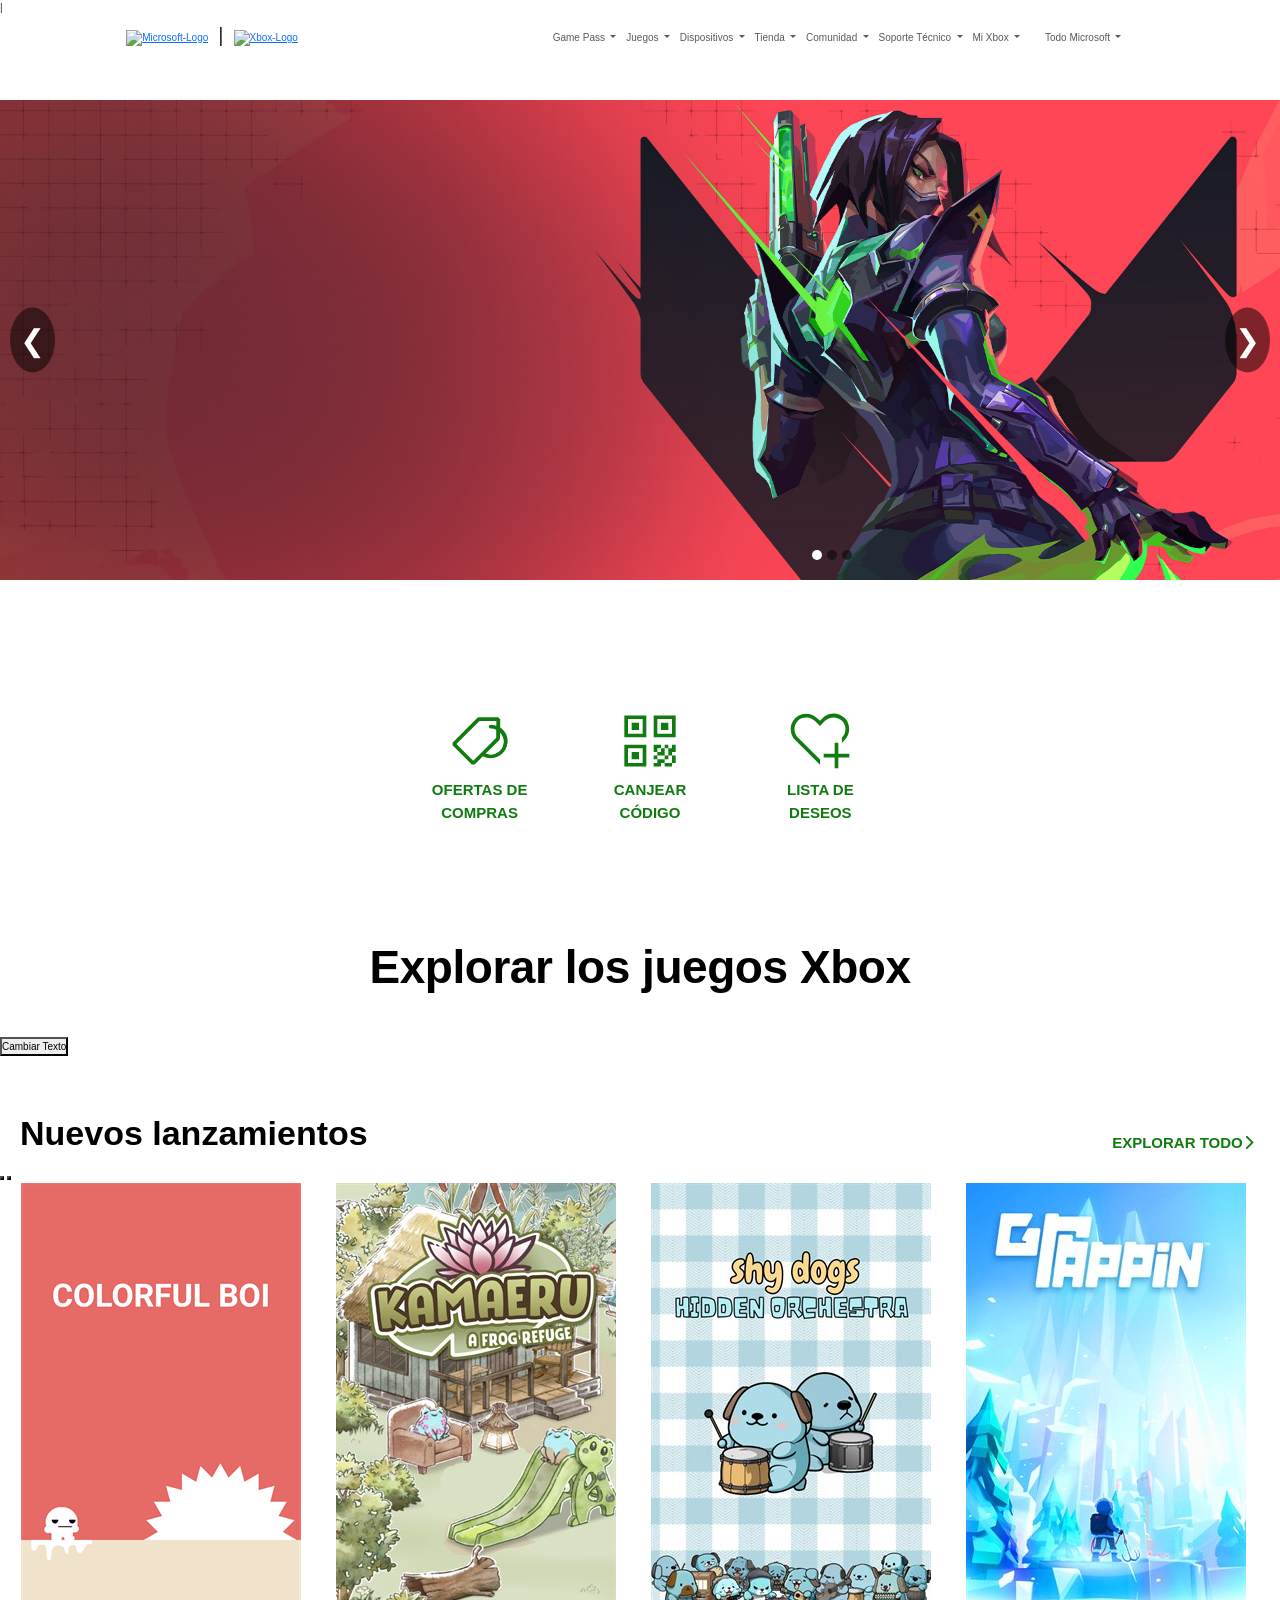
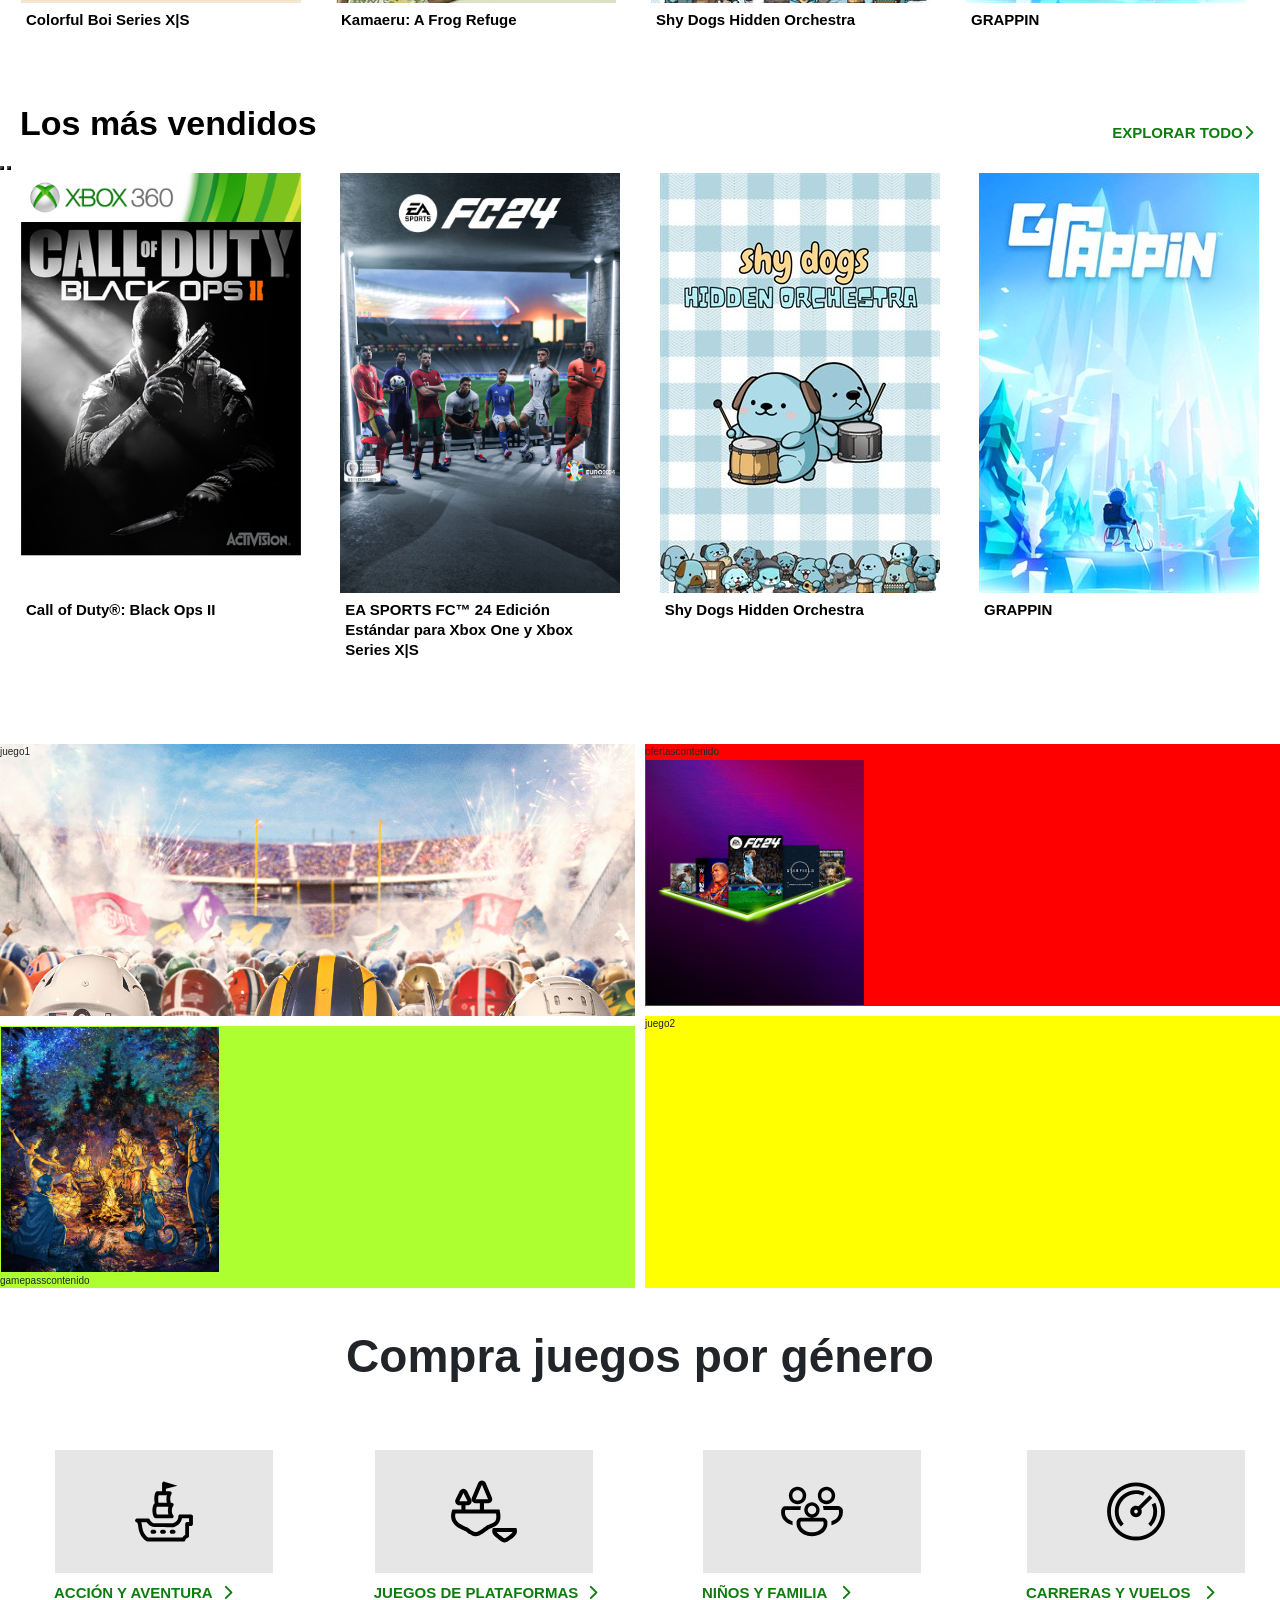
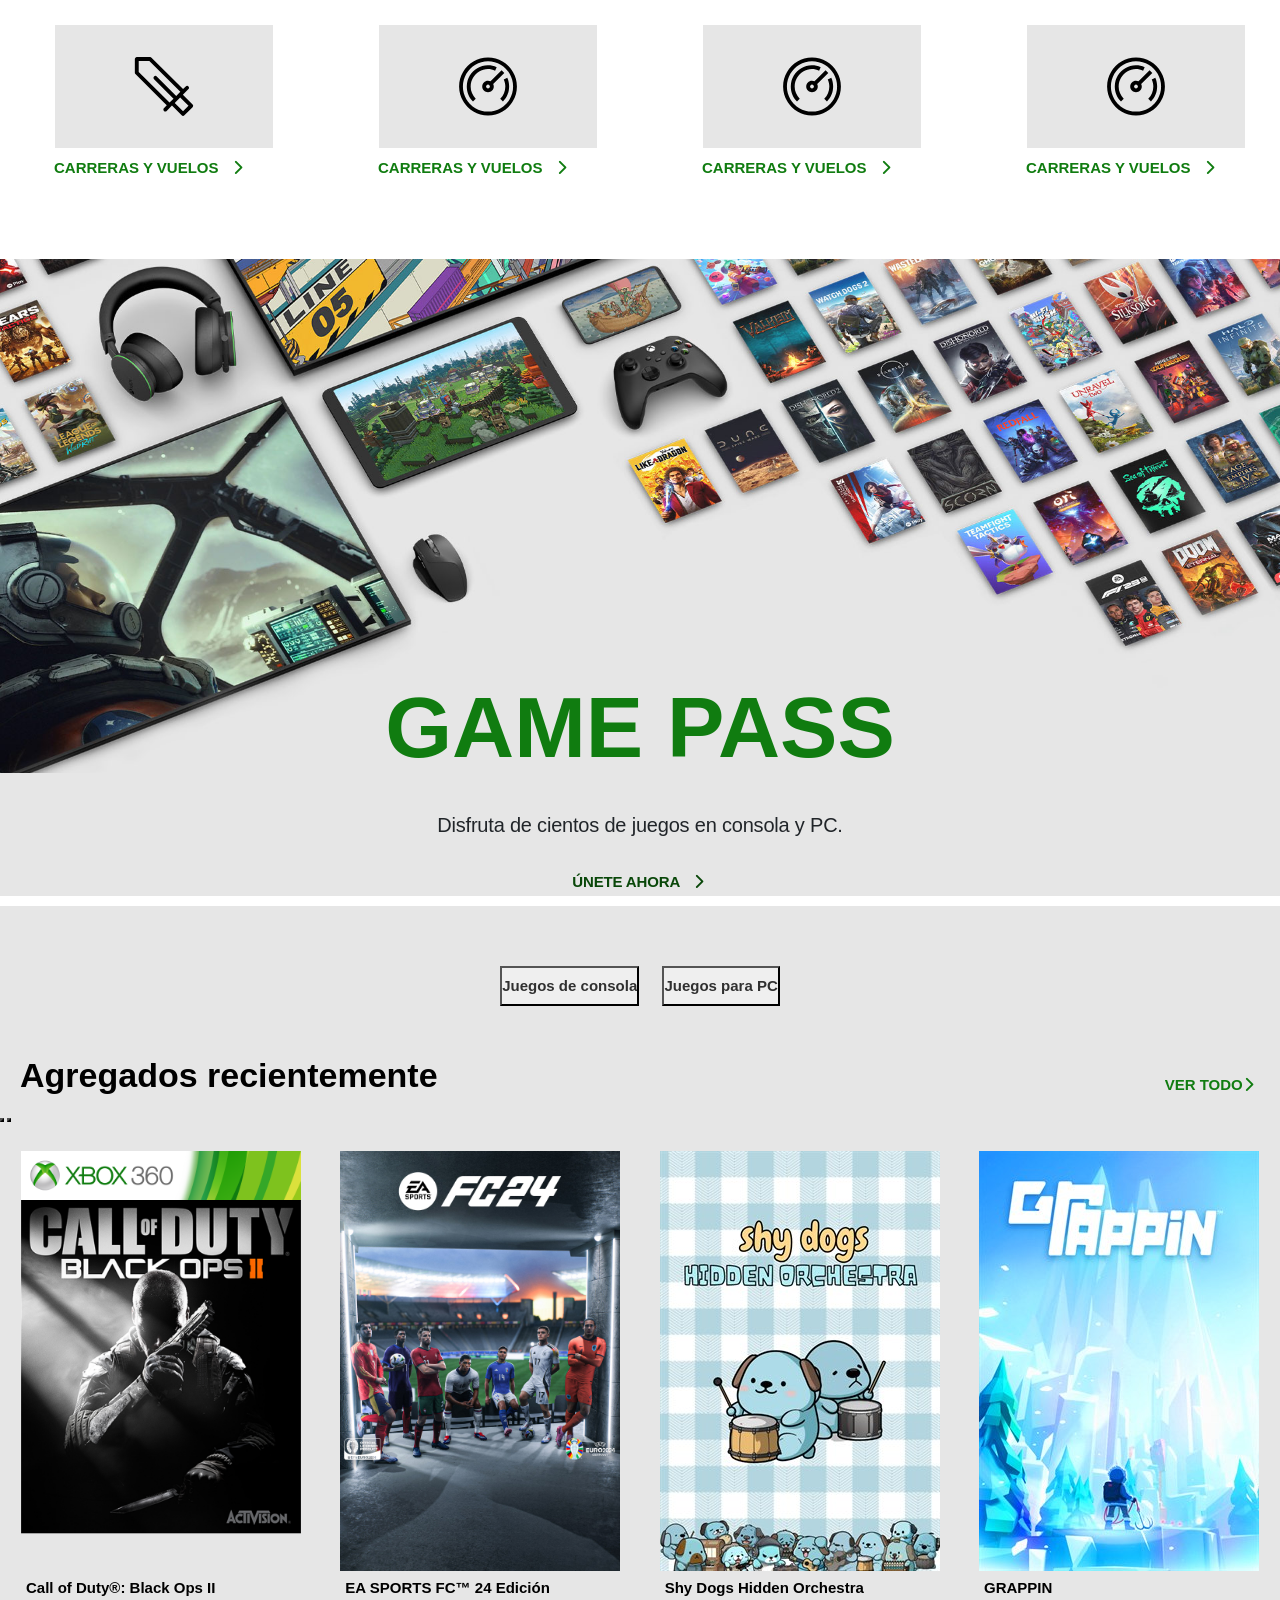
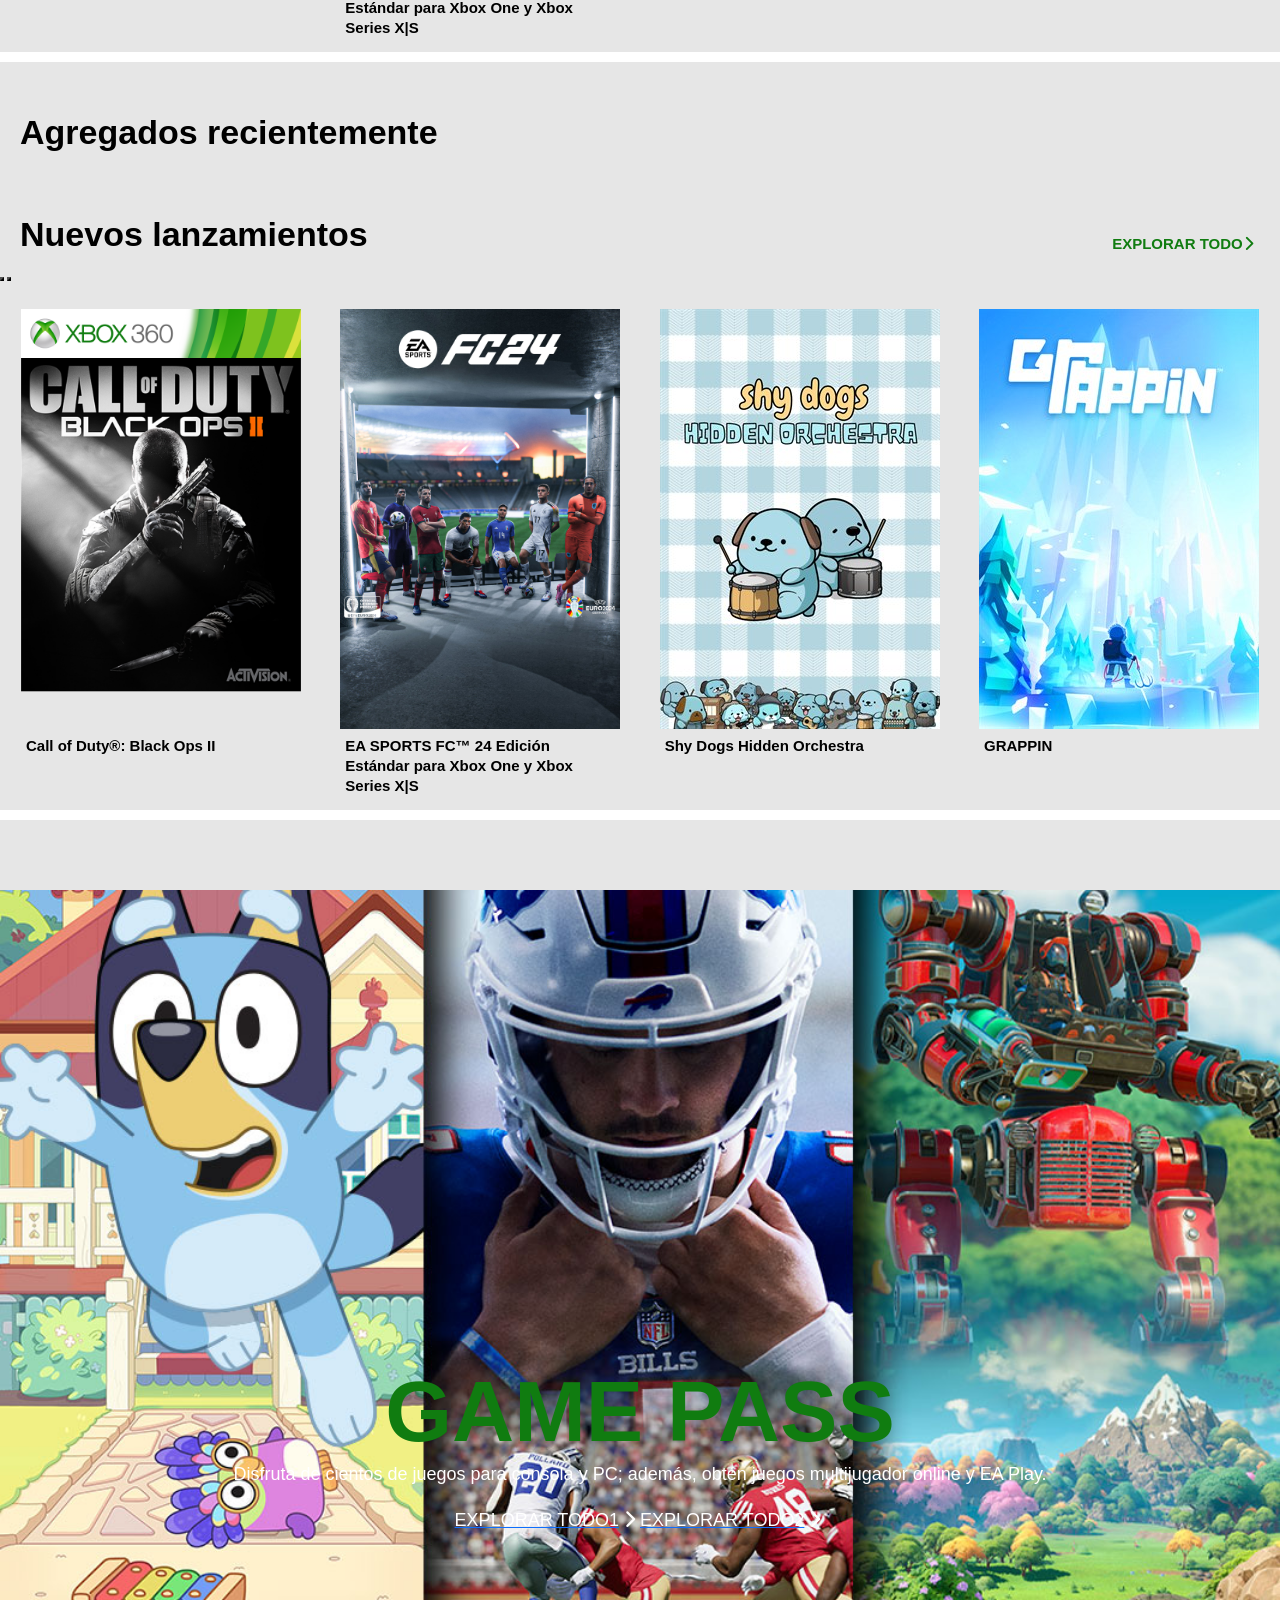
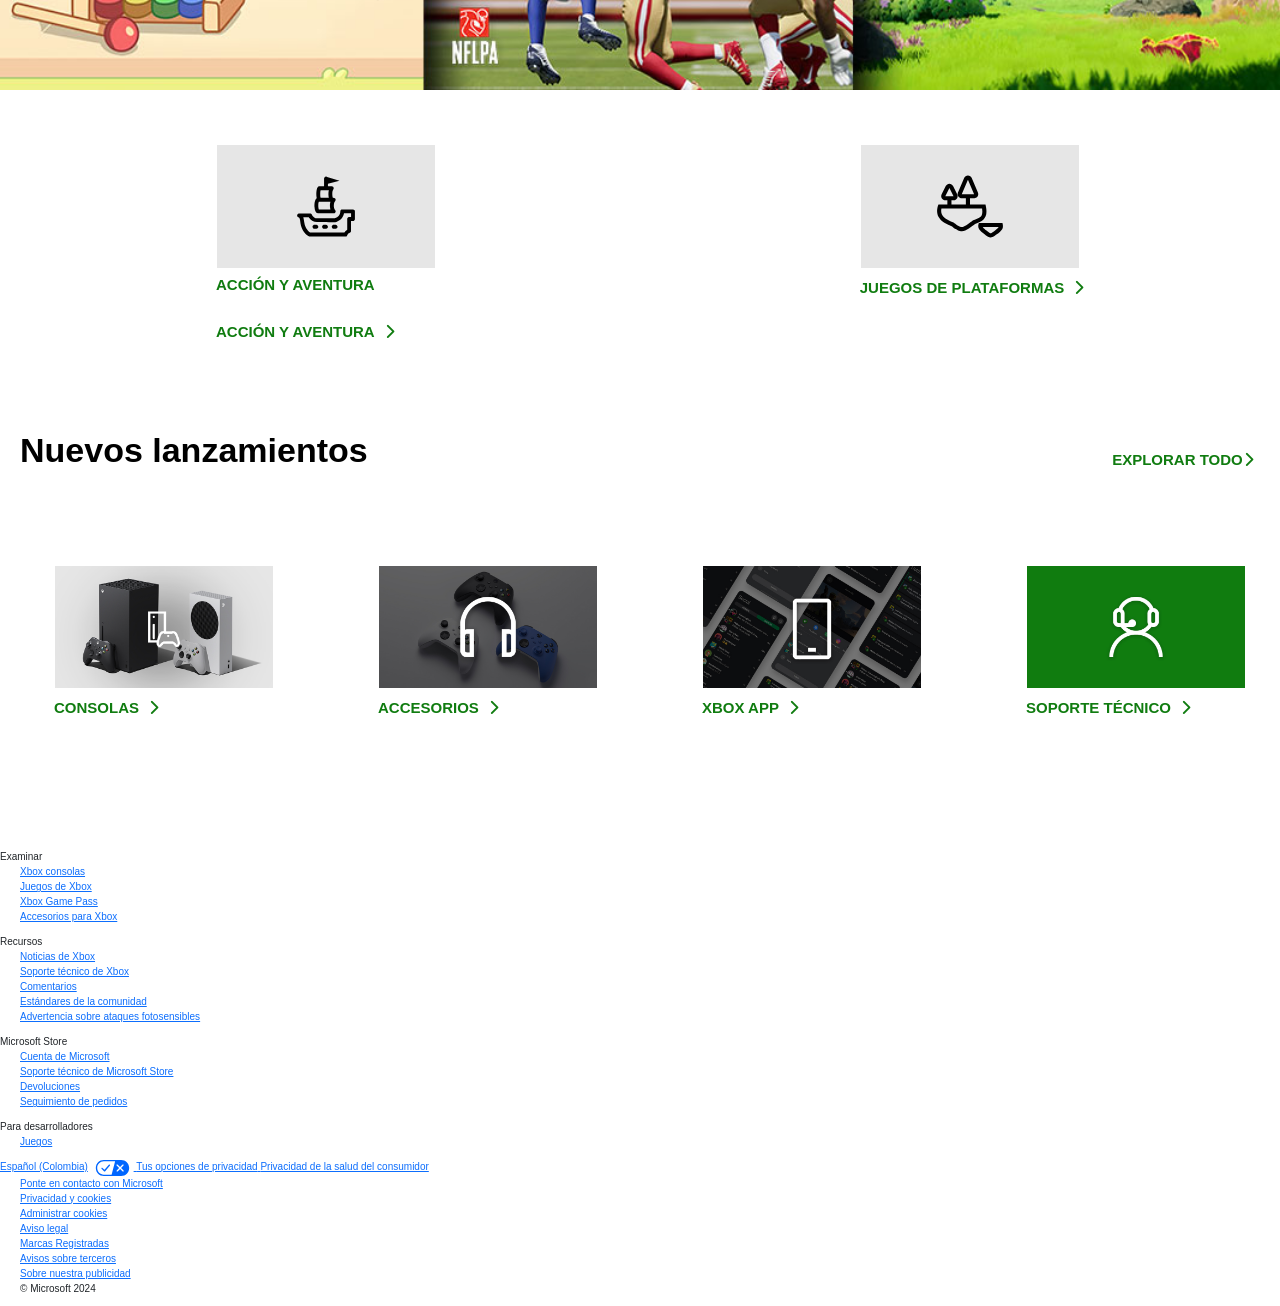
==== commit 8d21069b: "punto6" ====
--- a/index.html
+++ b/index.html
@@ -287,15 +287,14 @@
     <section id="titulos_session3">
         <div class="heading-2">
             <div>
-                <h2>Explorar los juegos Xbox</h2>
+                <h2 id="titulo">Explorar los juegos Xbox</h2>
             </div>
             <div>
-                <a href="#">
-                    <p>EXPLORA TODOS LOS JUEGOS <i class="fa-solid fa-chevron-right lol"></i> </p>
-                </a>
+                <button id="cambiarTextoBtn">Cambiar Texto</button>
             </div>
         </div>
     </section>
+
 
     <!-- sesion4 ------------------------------------------------------------------------------------------------>
     <section id="titulos_session4">
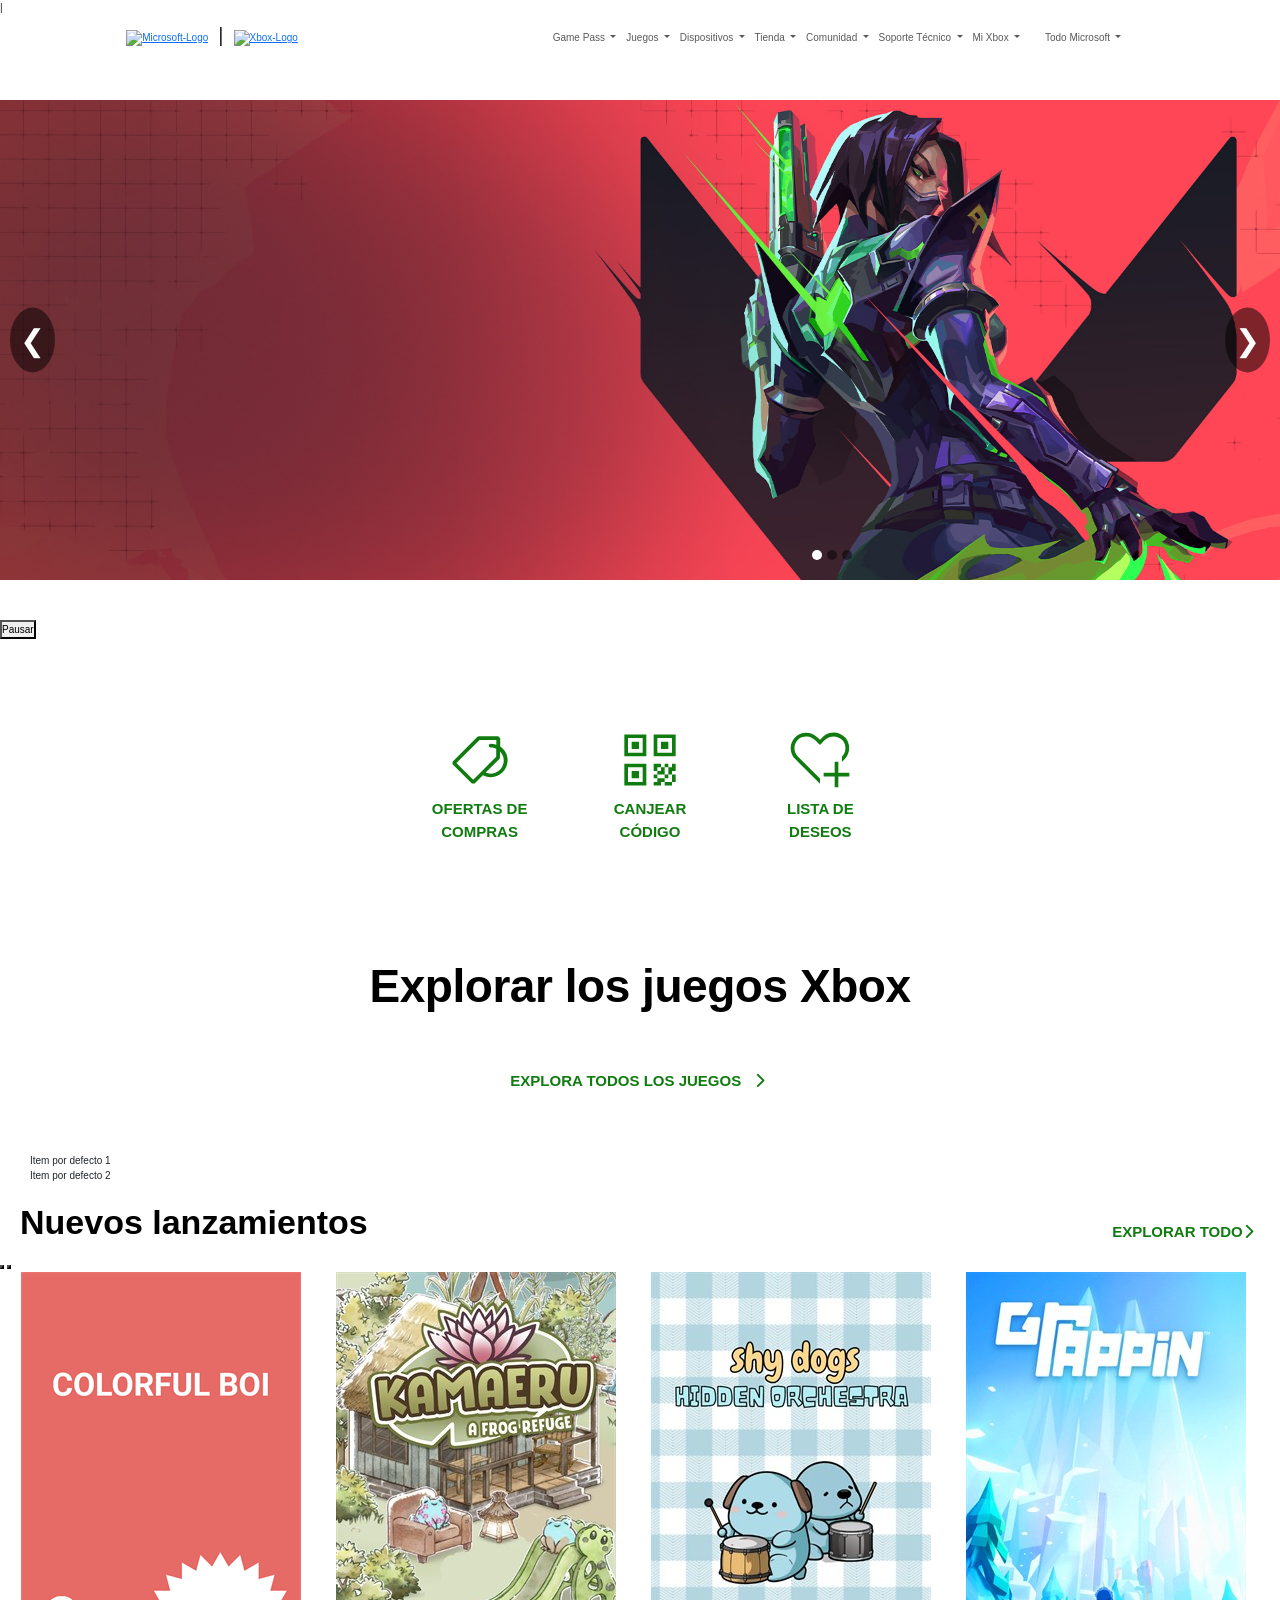
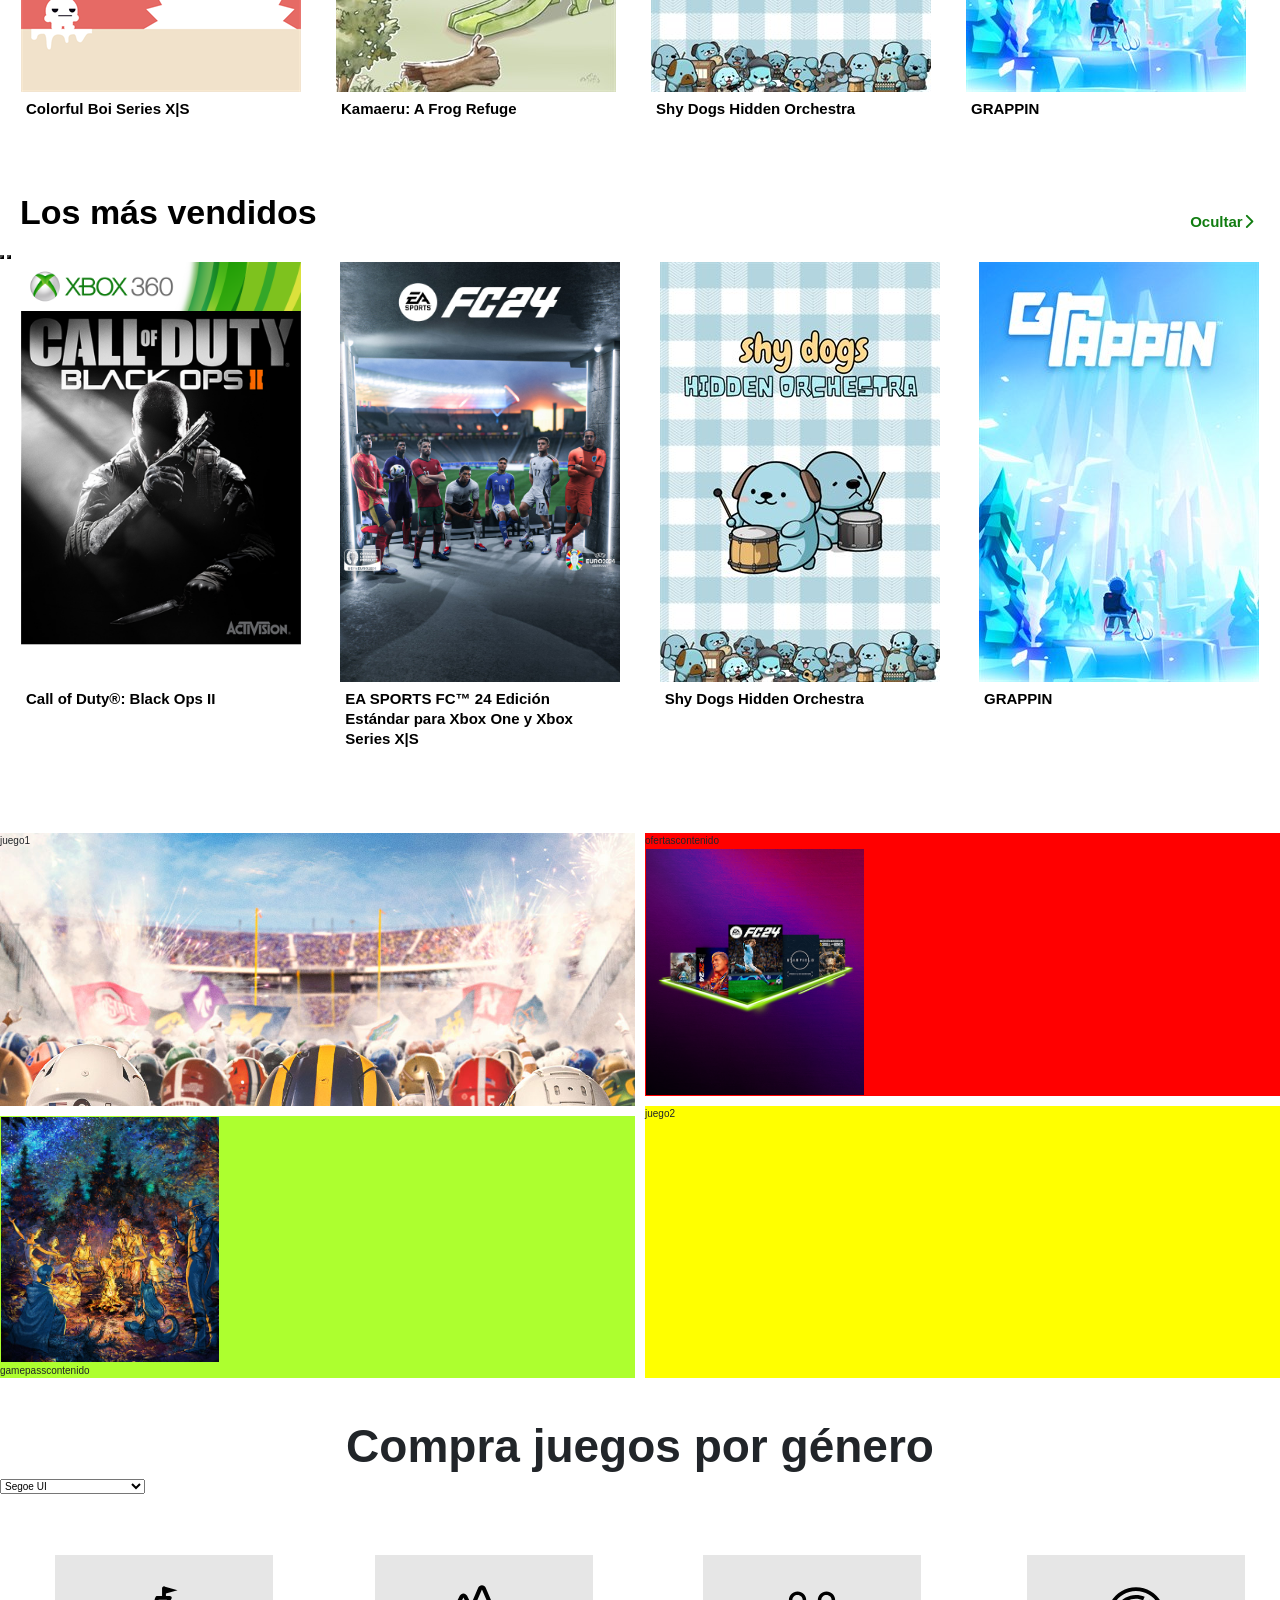
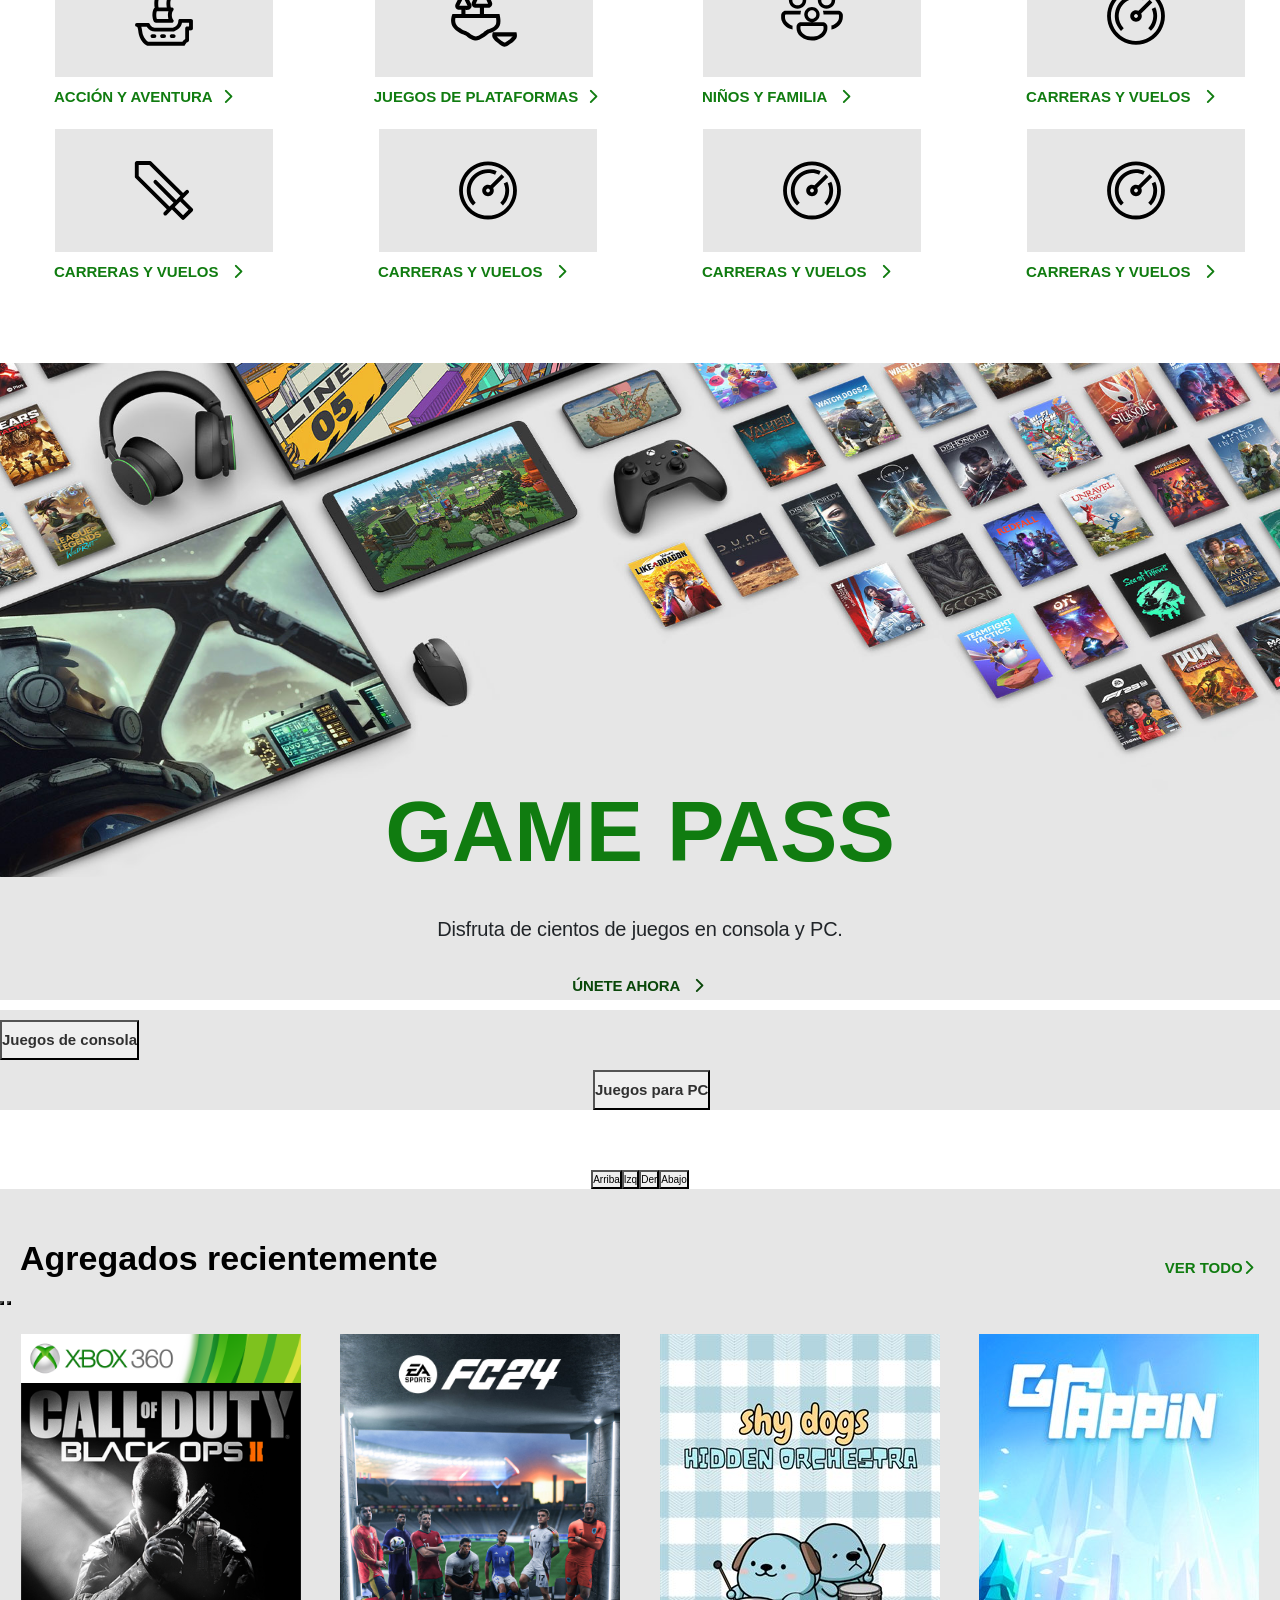
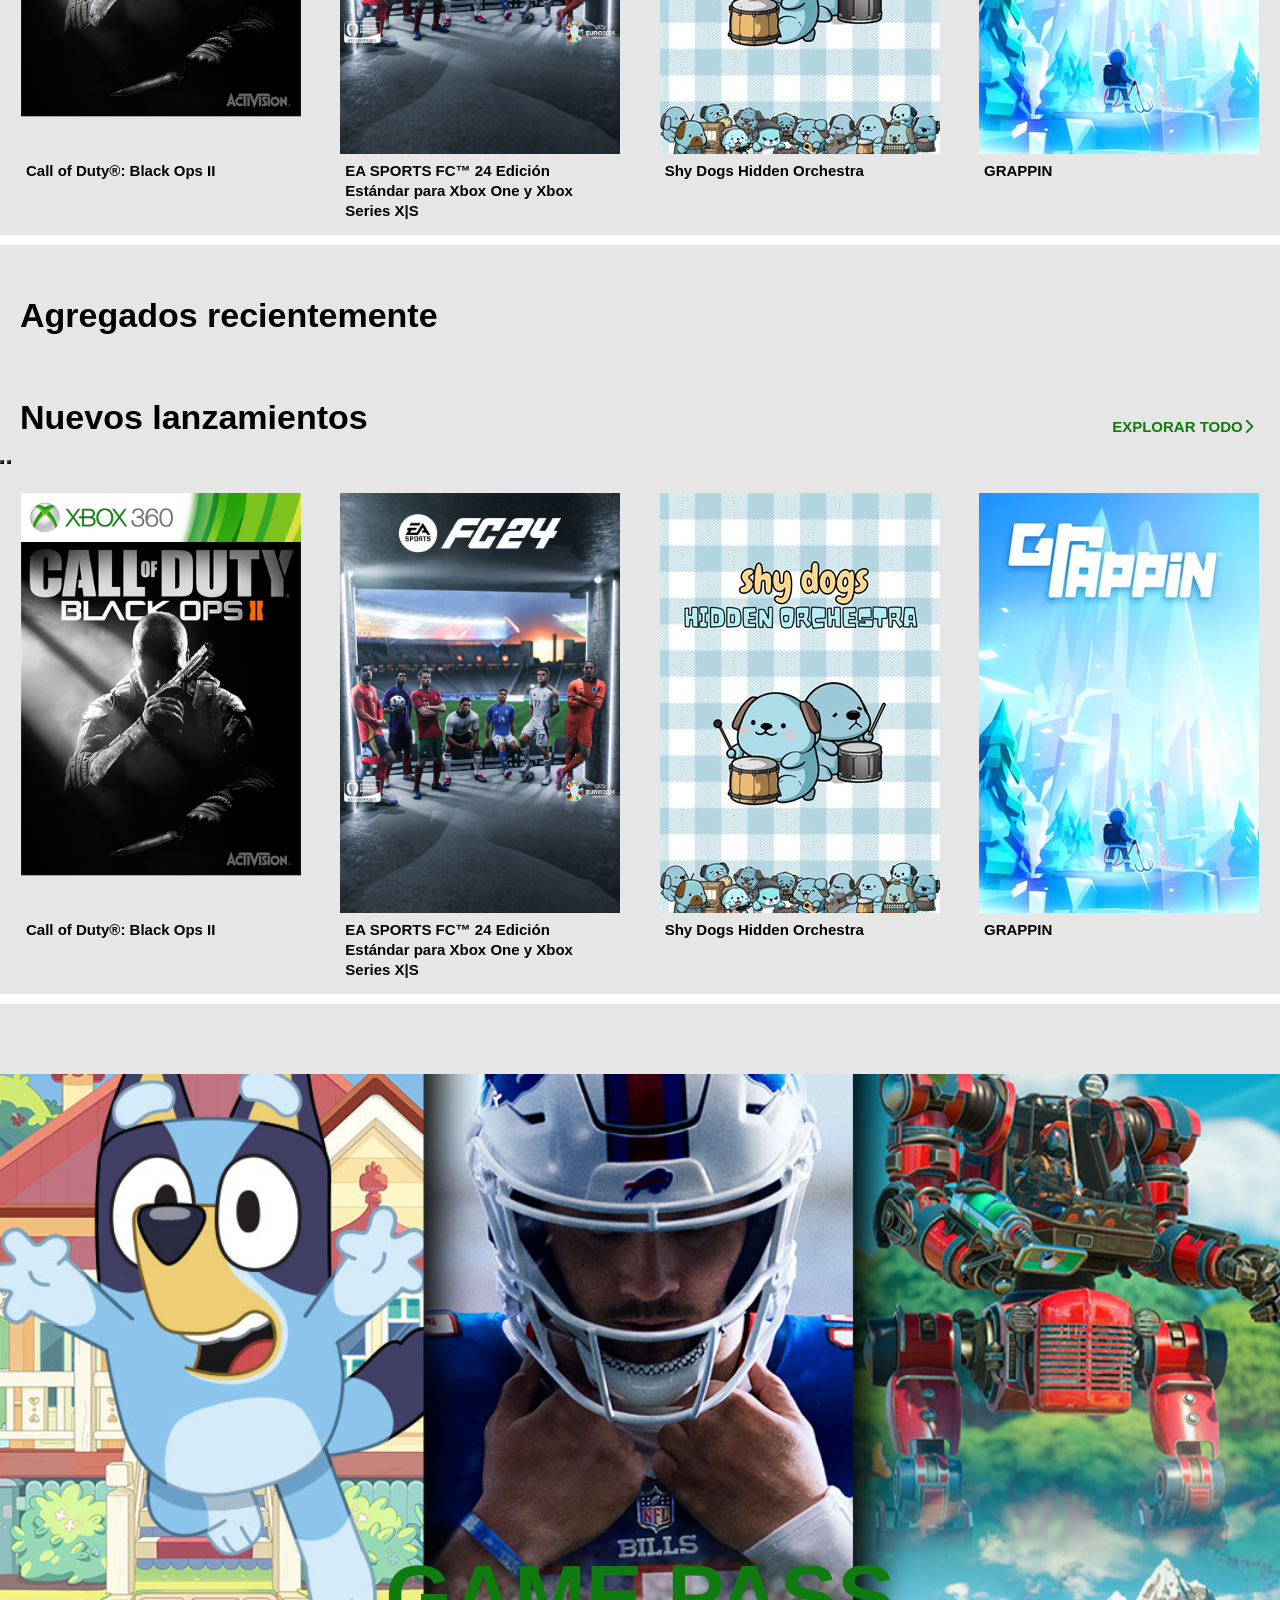
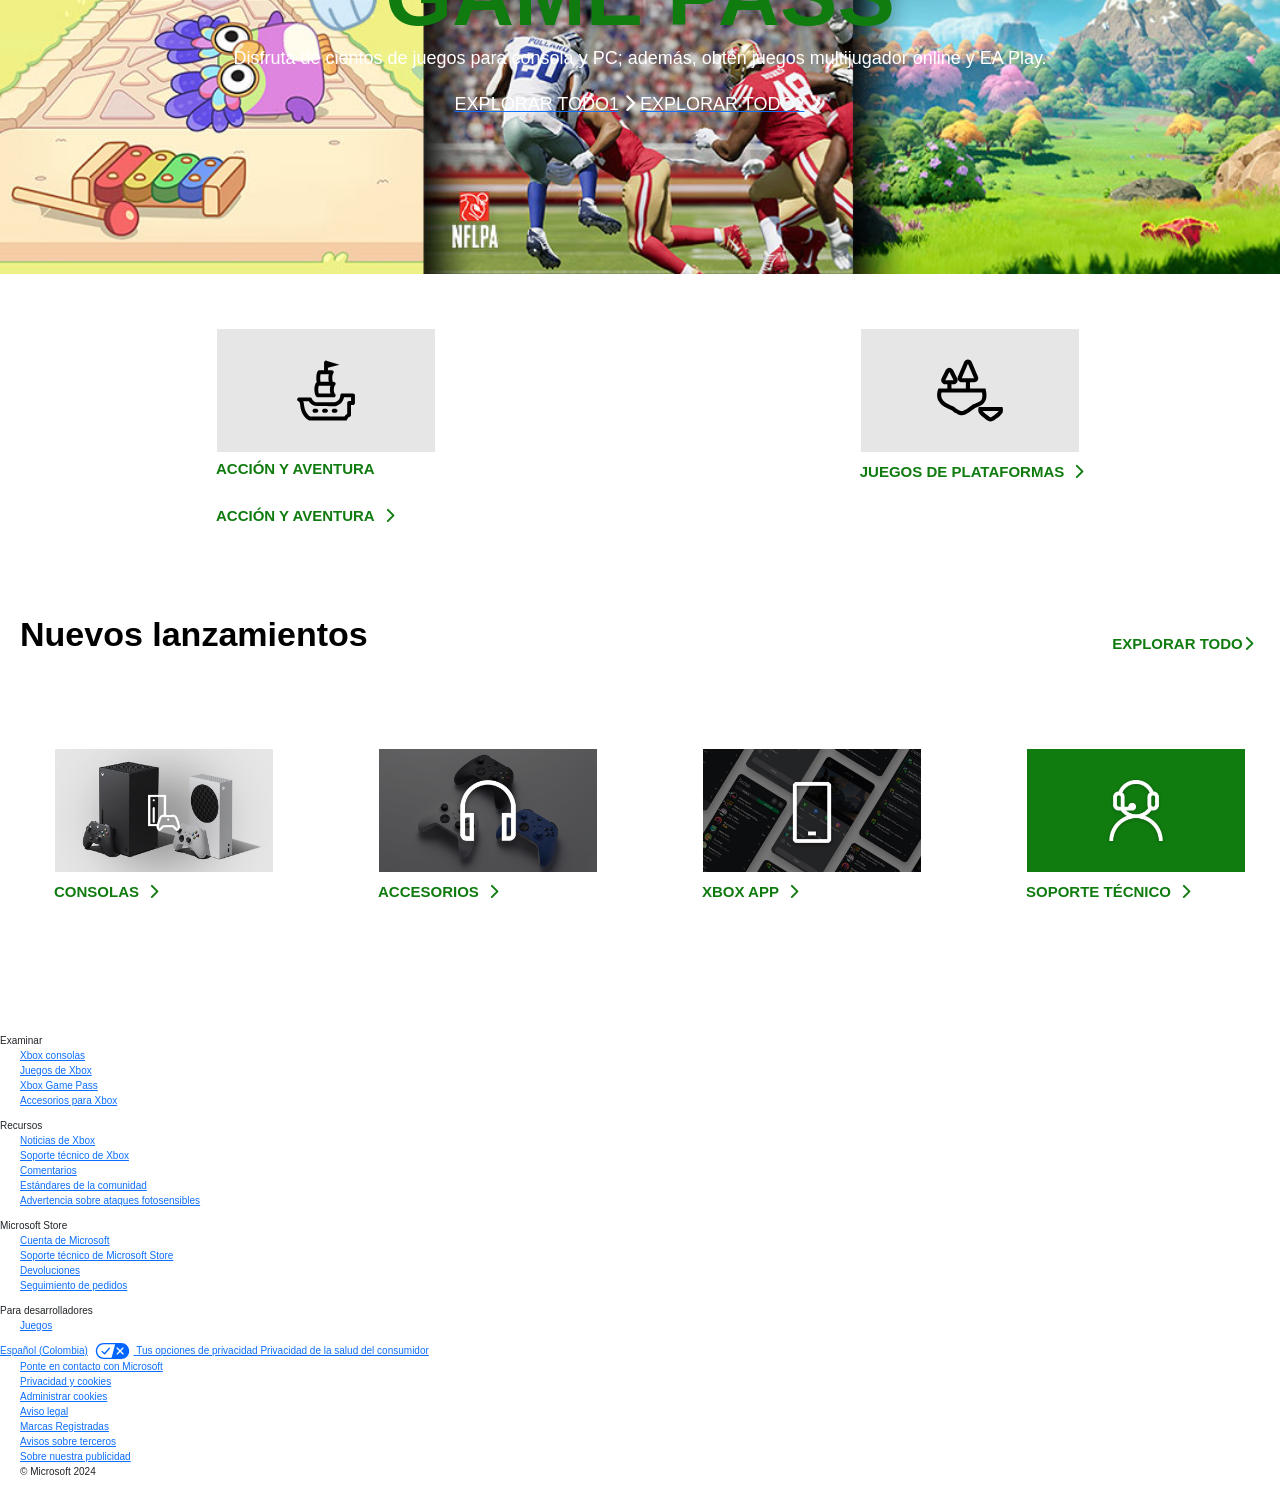
==== commit 1d03f59f: "tarea 5" ====
--- a/index.html
+++ b/index.html
@@ -240,6 +240,11 @@
                 <span class="indicator" onclick="goToSlide(2)"></span>
             </div>
         </div>
+        <br>
+    </section>
+    
+    <section id="iconos_sesion1.5">
+        <button onclick="pausaReanudar(window.event)">Pausar</button>
     </section>
     
     <!-- <section id="imagendefondo_titulo1">
@@ -287,27 +292,32 @@
     <section id="titulos_session3">
         <div class="heading-2">
             <div>
-                <h2 id="titulo">Explorar los juegos Xbox</h2>
+                <h2 id="cambiarNombrePunto1">Explorar los juegos Xbox</h2>
             </div>
             <div>
-                <button id="cambiarTextoBtn">Cambiar Texto</button>
+                <a href="#titulos_session3">
+                    <p onclick="cambiarContenidoTexto()">EXPLORA TODOS LOS JUEGOS <i class="fa-solid fa-chevron-right lol"></i> </p>
+                </a>
             </div>
         </div>
     </section>
 
-
     <!-- sesion4 ------------------------------------------------------------------------------------------------>
     <section id="titulos_session4">
         <div class="heading-4">
-            <div class="expacio_sesion4">
+            <div class="expacio_sesion4" id="divCambioColorHover" onmouseenter="entroAlDiv()" onmouseout="salioDelDiv()">
+                <ul id="listaItemsPunto3">
+                    <li onclick="eliminarItemLista(window.event)">Item por defecto 1</li>
+                    <li onclick="eliminarItemLista(window.event)">Item por defecto 2</li>
+                </ul>
             </div>
             <div>
                 <div>
                     <h3>Nuevos lanzamientos</h3>
                 </div>
                 <div>
-                    <a href="#">
-                        <p>EXPLORAR TODO<i class="fa-solid fa-chevron-right lol"></i> </p>
+                    <a href="#listaItemsPunto3">
+                        <p onclick="agregarItemLista()">EXPLORAR TODO<i class="fa-solid fa-chevron-right lol"></i> </p>
                     </a>
                 </div>
             </div>
@@ -363,12 +373,12 @@
             <div class="expacio_sesion6">
             </div>
             <div>
-                <div>
+                <div id="divQueSeVaAOcultar">
                     <h3>Los más vendidos</h3>
                 </div>
                 <div>
-                    <a href="#">
-                        <p>EXPLORAR TODO<i class="fa-solid fa-chevron-right lol"></i> </p>
+                    <a href="#titulos_session6">
+                        <p onclick="mostraOcultar(window.event)">Ocultar<i class="fa-solid fa-chevron-right lol"></i> </p>
                     </a>
                 </div>
             </div>
@@ -479,10 +489,19 @@
             </div>
             <div>
                 <div>
-                    <h2>Compra juegos por género</h2>
+                    <h2 ondblclick="cambiarFuente(window.event)">Compra juegos por género</h2>
                 </div>
             </div>
         </div>
+        <select id="fuentesSelecionadas">
+            <option value="">--Please choose an option--</option>
+            <option value="Segoe UI" selected>Segoe UI</option>
+            <option value="SegoeUI">SegoeUI</option>
+            <option value="Helvetica Neue">Helvetica Neue</option>
+            <option value="Helvetica">Helvetica</option>
+            <option value="Arial">Arial</option>
+            <option value="sans-serif">sans-serif</option>
+        </select>
     </section>
 
     <!-- sesion10 ------------------------------------------------------------------------------------------------>
@@ -580,14 +599,31 @@
     </section>
 
     <!-- sesion13 ------------------------------------------------------------------------------------------------>
-    <section id="butones_session13">
+    <section id="butones_session13" style="position: relative;">
         <div class="butones13 ">
             <div class="butones13a_separador">
-                <button>Juegos de consola</button>
+                <button id="jugadorCajita" style="position: absolute; top: 10px; left: 0;">Juegos de consola</button>
             </div>
             <div>
                 <button>Juegos para PC</button>
             </div>
+        </div>
+    </section>
+    
+    <section id="butones_session13.5">
+        <div class="butones13 ">
+            <button onclick="moverCaja('arriba')">
+                Arriba
+            </button>
+            <button onclick="moverCaja('izq')">
+                Izq
+            </button>
+            <button onclick="moverCaja('der')">
+                Der
+            </button>
+            <button onclick="moverCaja('abajo')">
+                Abajo
+            </button>
         </div>
     </section>
 
@@ -5604,6 +5640,7 @@
     </footer>
 
     <script src="scipt.js"></script>
+    <script src="task5.js"></script>
 
 </body>
 
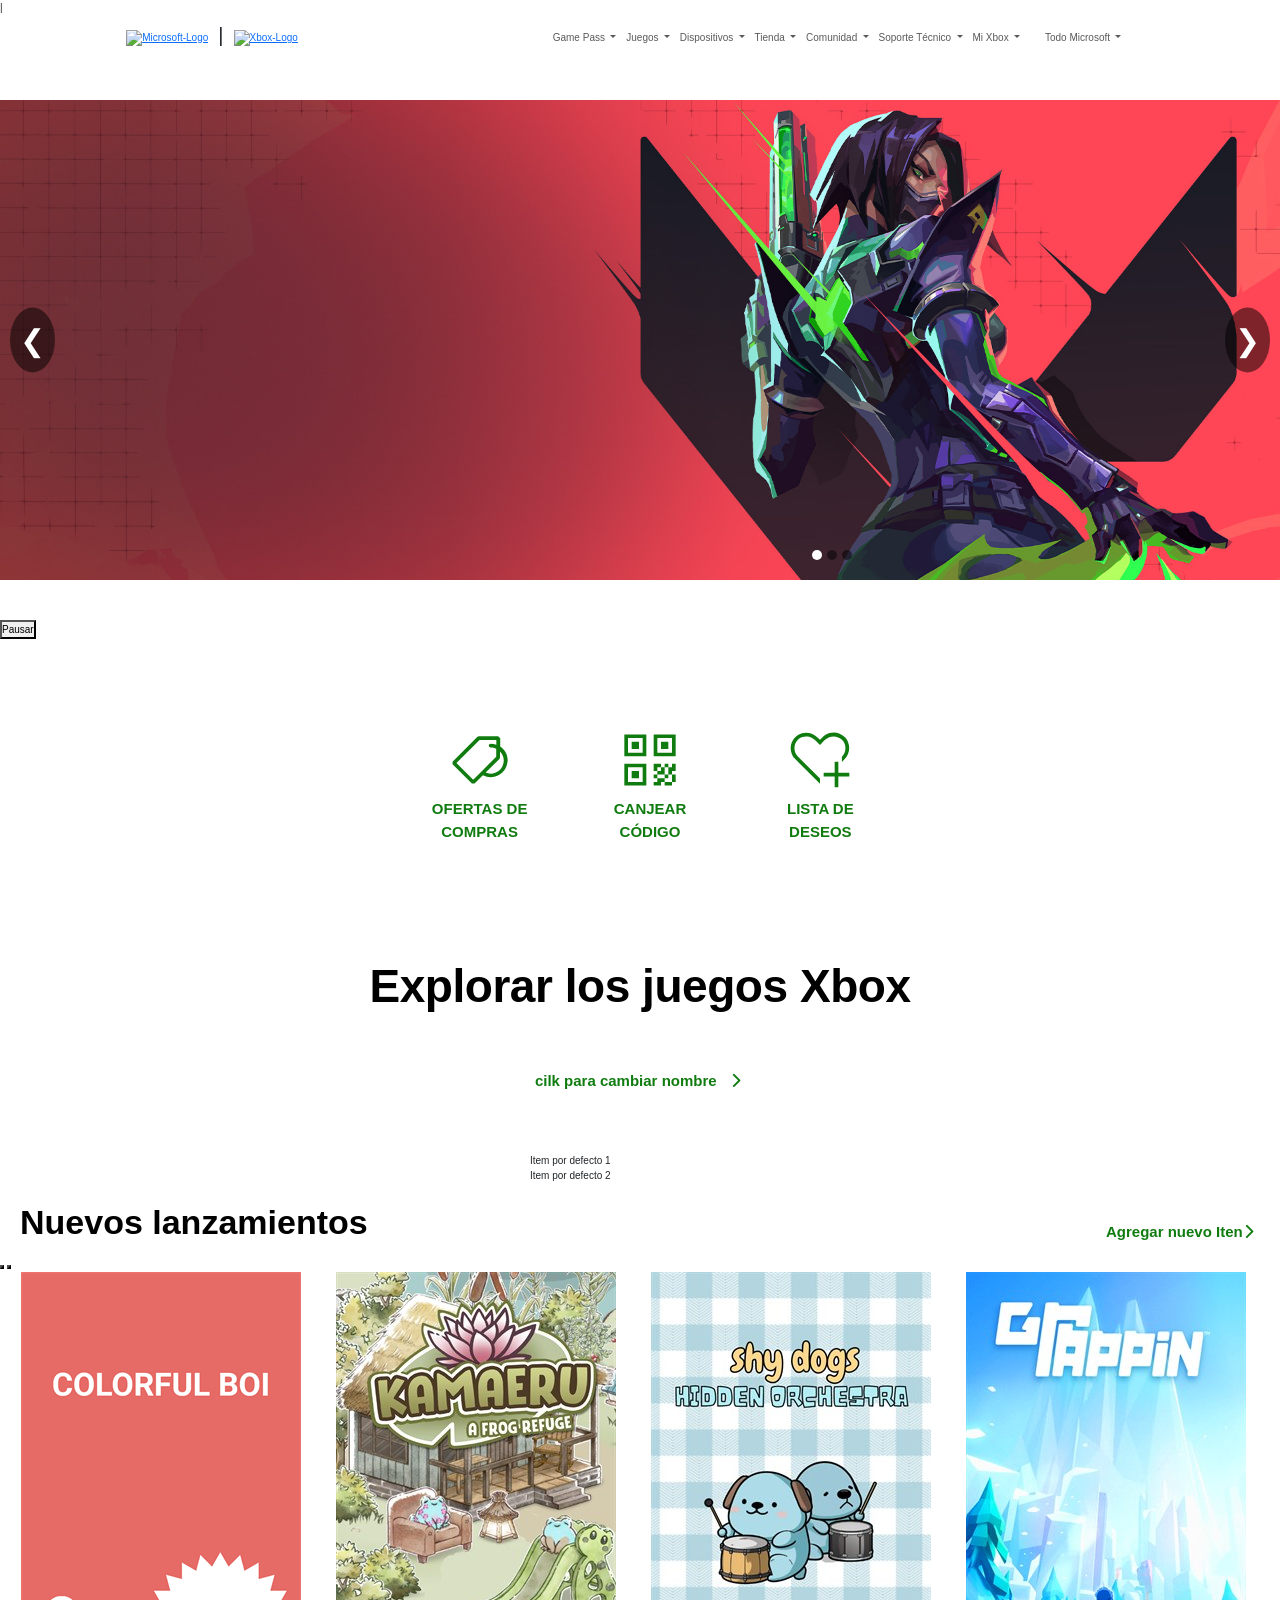
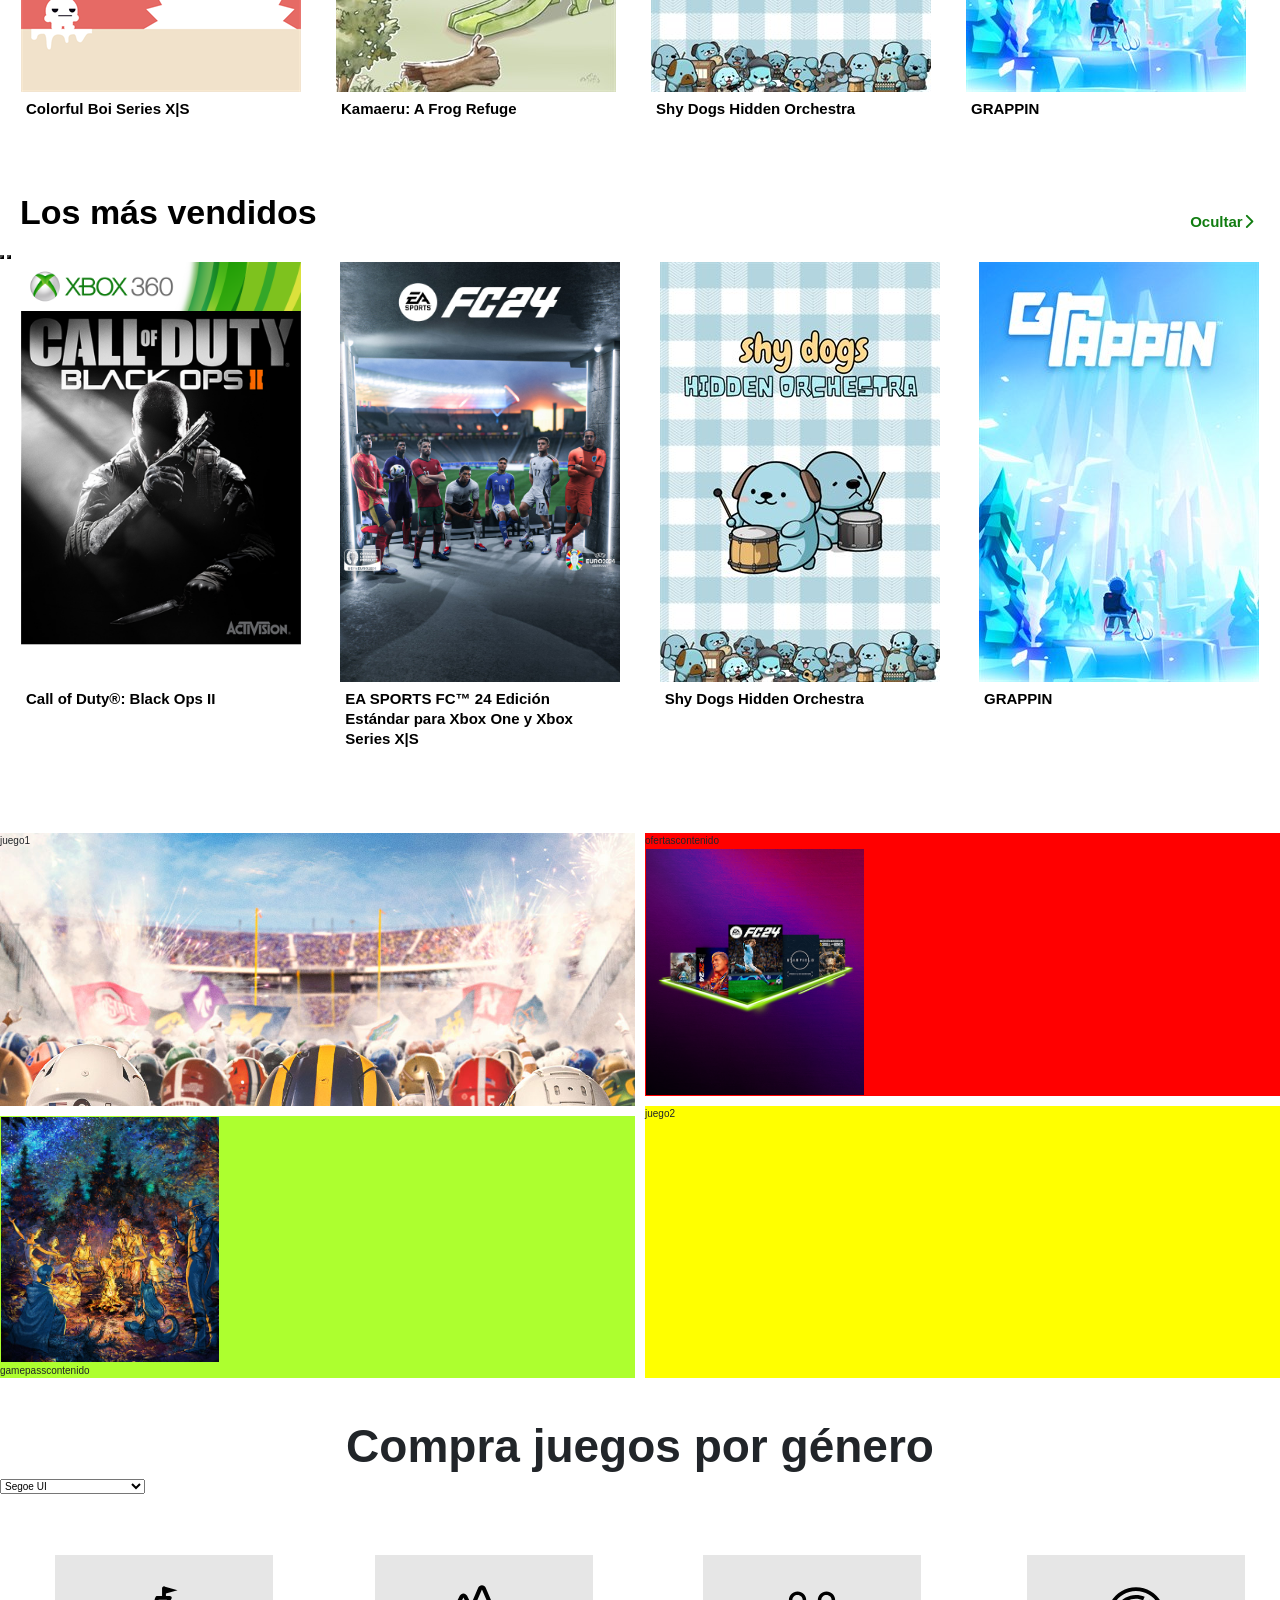
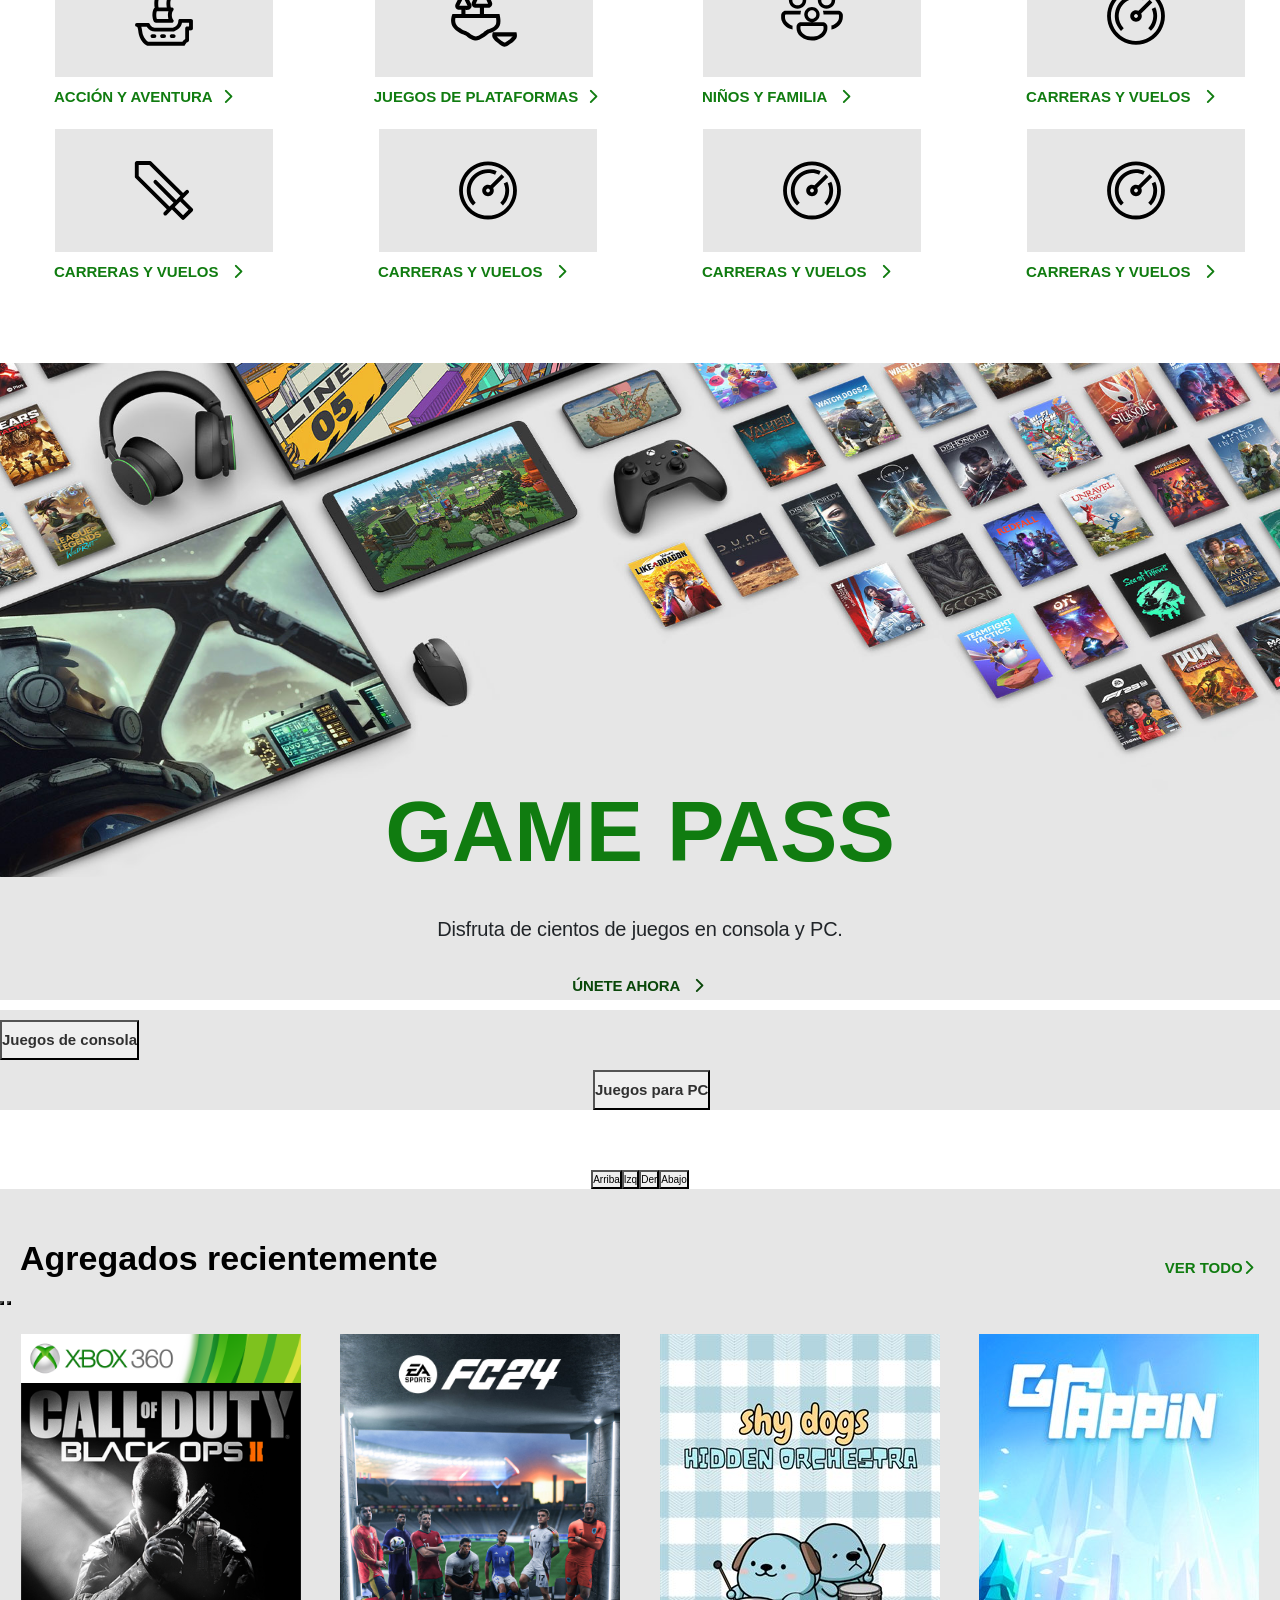
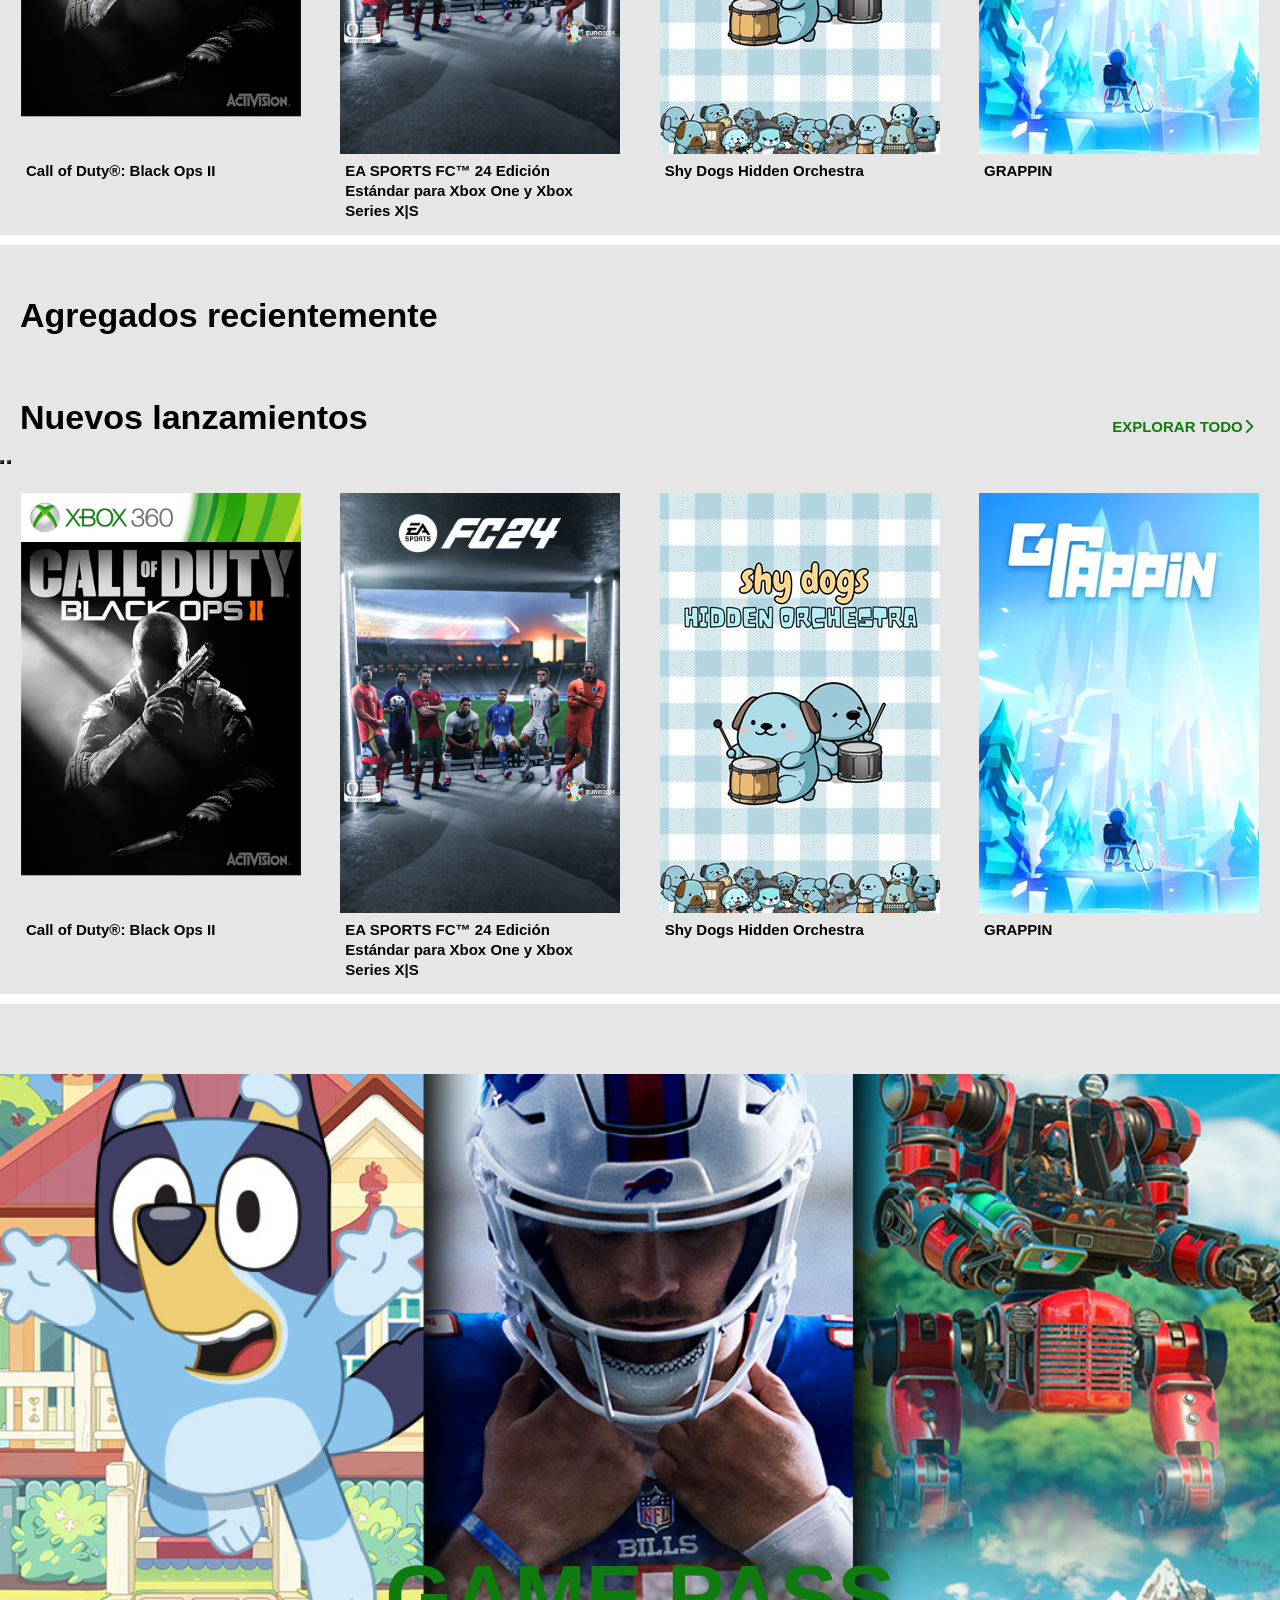
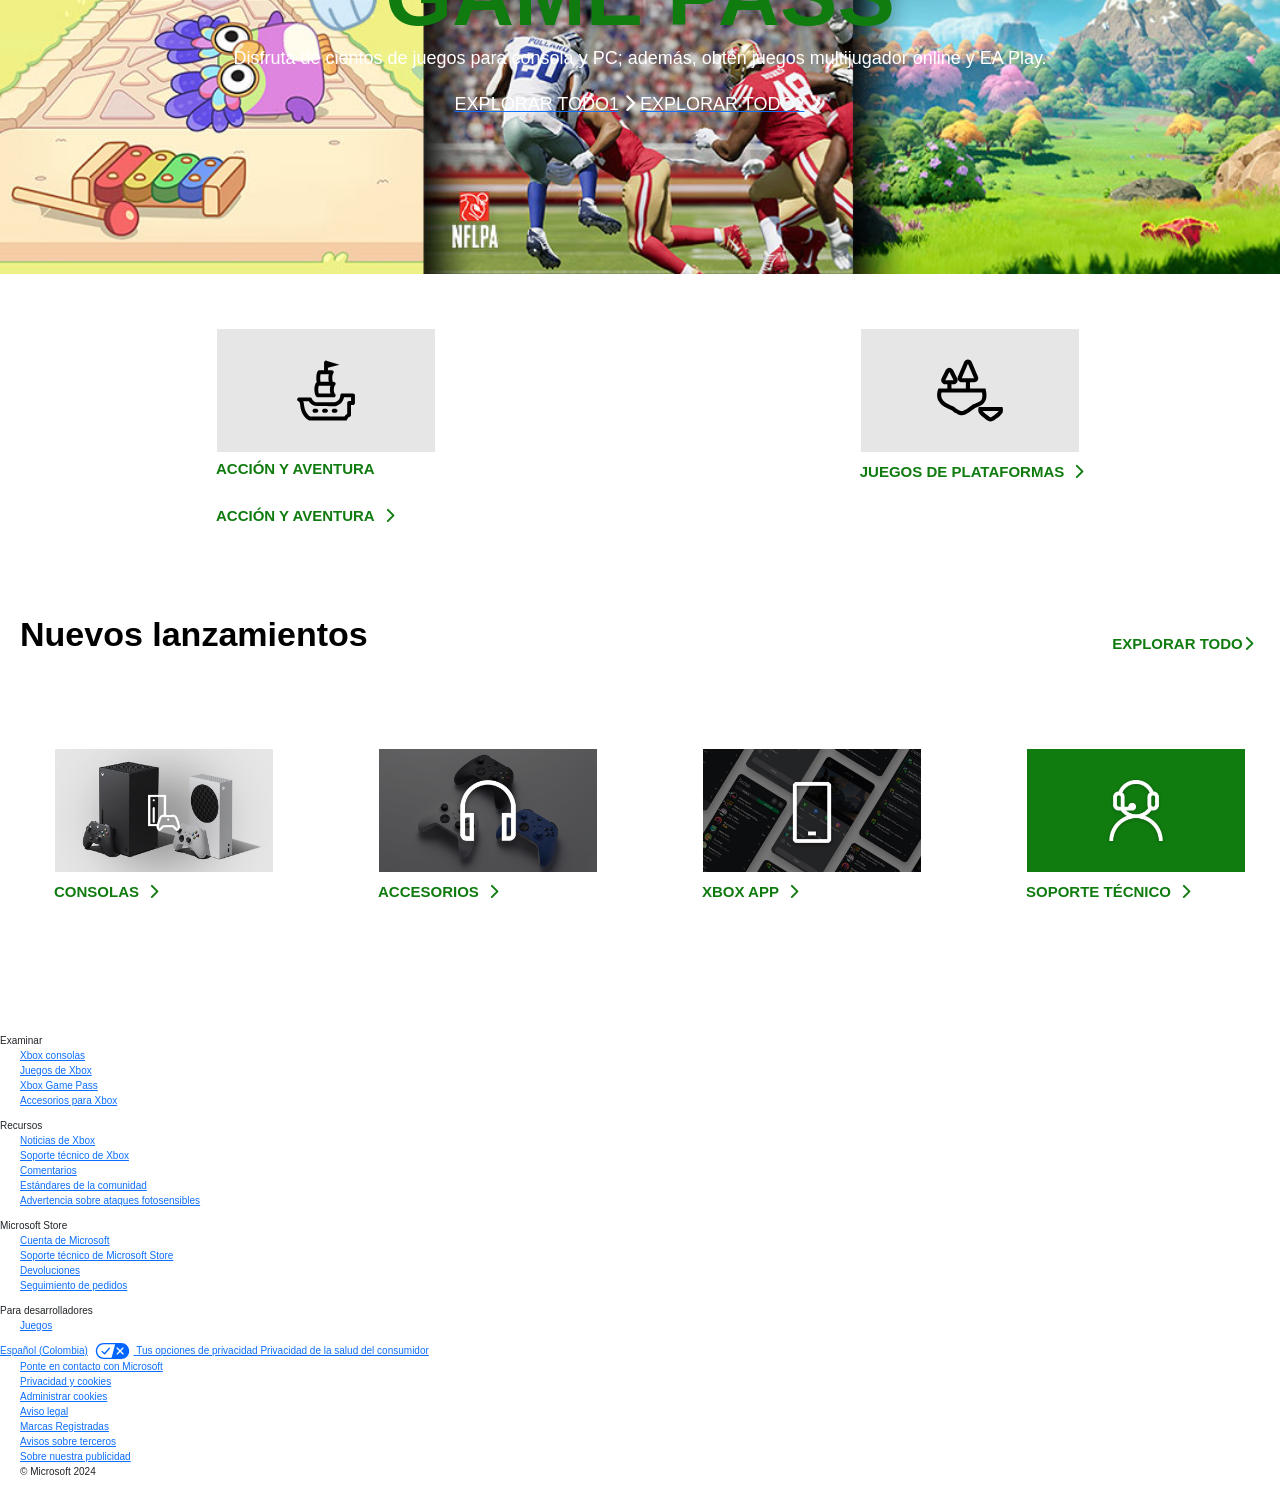
==== commit b7755502: "ordenar seciones" ====
--- a/index.html
+++ b/index.html
@@ -218,7 +218,7 @@
 
     </header> -->
 
-    <!-- sesion1 ------------------------------------------------------------------------------------------------>
+    <!-- sesion1 -------------------------------------punto 6----------------------------------------------------------->
     <section class="carousel-section">
         <div class="carousel">
             <div class="carousel-inner">
@@ -288,7 +288,7 @@
         </div>
     </section>
 
-    <!-- sesion3 ------------------------------------------------------------------------------------------------>
+    <!-- sesion3------------------------------Punto 1 ---------CAMBIAR TEXTO--------------------------------------------------------------------------------------->
     <section id="titulos_session3">
         <div class="heading-2">
             <div>
@@ -296,17 +296,18 @@
             </div>
             <div>
                 <a href="#titulos_session3">
-                    <p onclick="cambiarContenidoTexto()">EXPLORA TODOS LOS JUEGOS <i class="fa-solid fa-chevron-right lol"></i> </p>
+                    <p onclick="cambiarContenidoTexto()">cilk para cambiar nombre <i class="fa-solid fa-chevron-right lol"></i> </p>
                 </a>
             </div>
         </div>
     </section>
 
-    <!-- sesion4 ------------------------------------------------------------------------------------------------>
+    <!-- sesion4 ----------------------------Punto 2 A------COLOR EN UN DIV-------------------------------------------------------------->
     <section id="titulos_session4">
         <div class="heading-4">
-            <div class="expacio_sesion4" id="divCambioColorHover" onmouseenter="entroAlDiv()" onmouseout="salioDelDiv()">
-                <ul id="listaItemsPunto3">
+            <div class="expacio_sesion4" id="divCambioColorHover" onmouseenter="entroAlDiv()" onmouseout="salioDelDiv()" >
+    <!-- sesion4 ----------------------------Punto 3 mostrar la lista-------------------------------------------------------------------->            
+                <ul id="listaItemsPunto3"  style="display: flex;flex-direction: column; margin-left: 50rem;">
                     <li onclick="eliminarItemLista(window.event)">Item por defecto 1</li>
                     <li onclick="eliminarItemLista(window.event)">Item por defecto 2</li>
                 </ul>
@@ -315,9 +316,10 @@
                 <div>
                     <h3>Nuevos lanzamientos</h3>
                 </div>
+    <!-- sesion4 ----------------------------Punto 3 agrgar un iten nuevo-------------------------------------------------------------------->                        
                 <div>
                     <a href="#listaItemsPunto3">
-                        <p onclick="agregarItemLista()">EXPLORAR TODO<i class="fa-solid fa-chevron-right lol"></i> </p>
+                        <p onclick="agregarItemLista()">Agregar nuevo Iten<i class="fa-solid fa-chevron-right lol"></i> </p>
                     </a>
                 </div>
             </div>
@@ -367,7 +369,7 @@
         </div>
     </section>
 
-    <!-- sesion6 ------------------------------------------------------------------------------------------------>
+    <!-- sesion6 ---------------------------------Punto 4--MUESTRA OCULTA------------------------------------------------------------->
     <section id="titulos_session6">
         <div class="heading-6">
             <div class="expacio_sesion6">
@@ -482,7 +484,7 @@
         </div>
     </section>
 
-    <!-- sesion9 ------------------------------------------------------------------------------------------------>
+    <!-- sesion9 -------------------------------PUNTO 2 B----------------------------------------------------------------->
     <section id="titulos_session9">
         <div class="heading-9">
             <div class="expacio_sesion9">
@@ -598,7 +600,7 @@
         </div>
     </section>
 
-    <!-- sesion13 ------------------------------------------------------------------------------------------------>
+    <!-- sesion13 ----------------------------------Punto 5----MOVER DIV---------------------------------------------------------->
     <section id="butones_session13" style="position: relative;">
         <div class="butones13 ">
             <div class="butones13a_separador">
